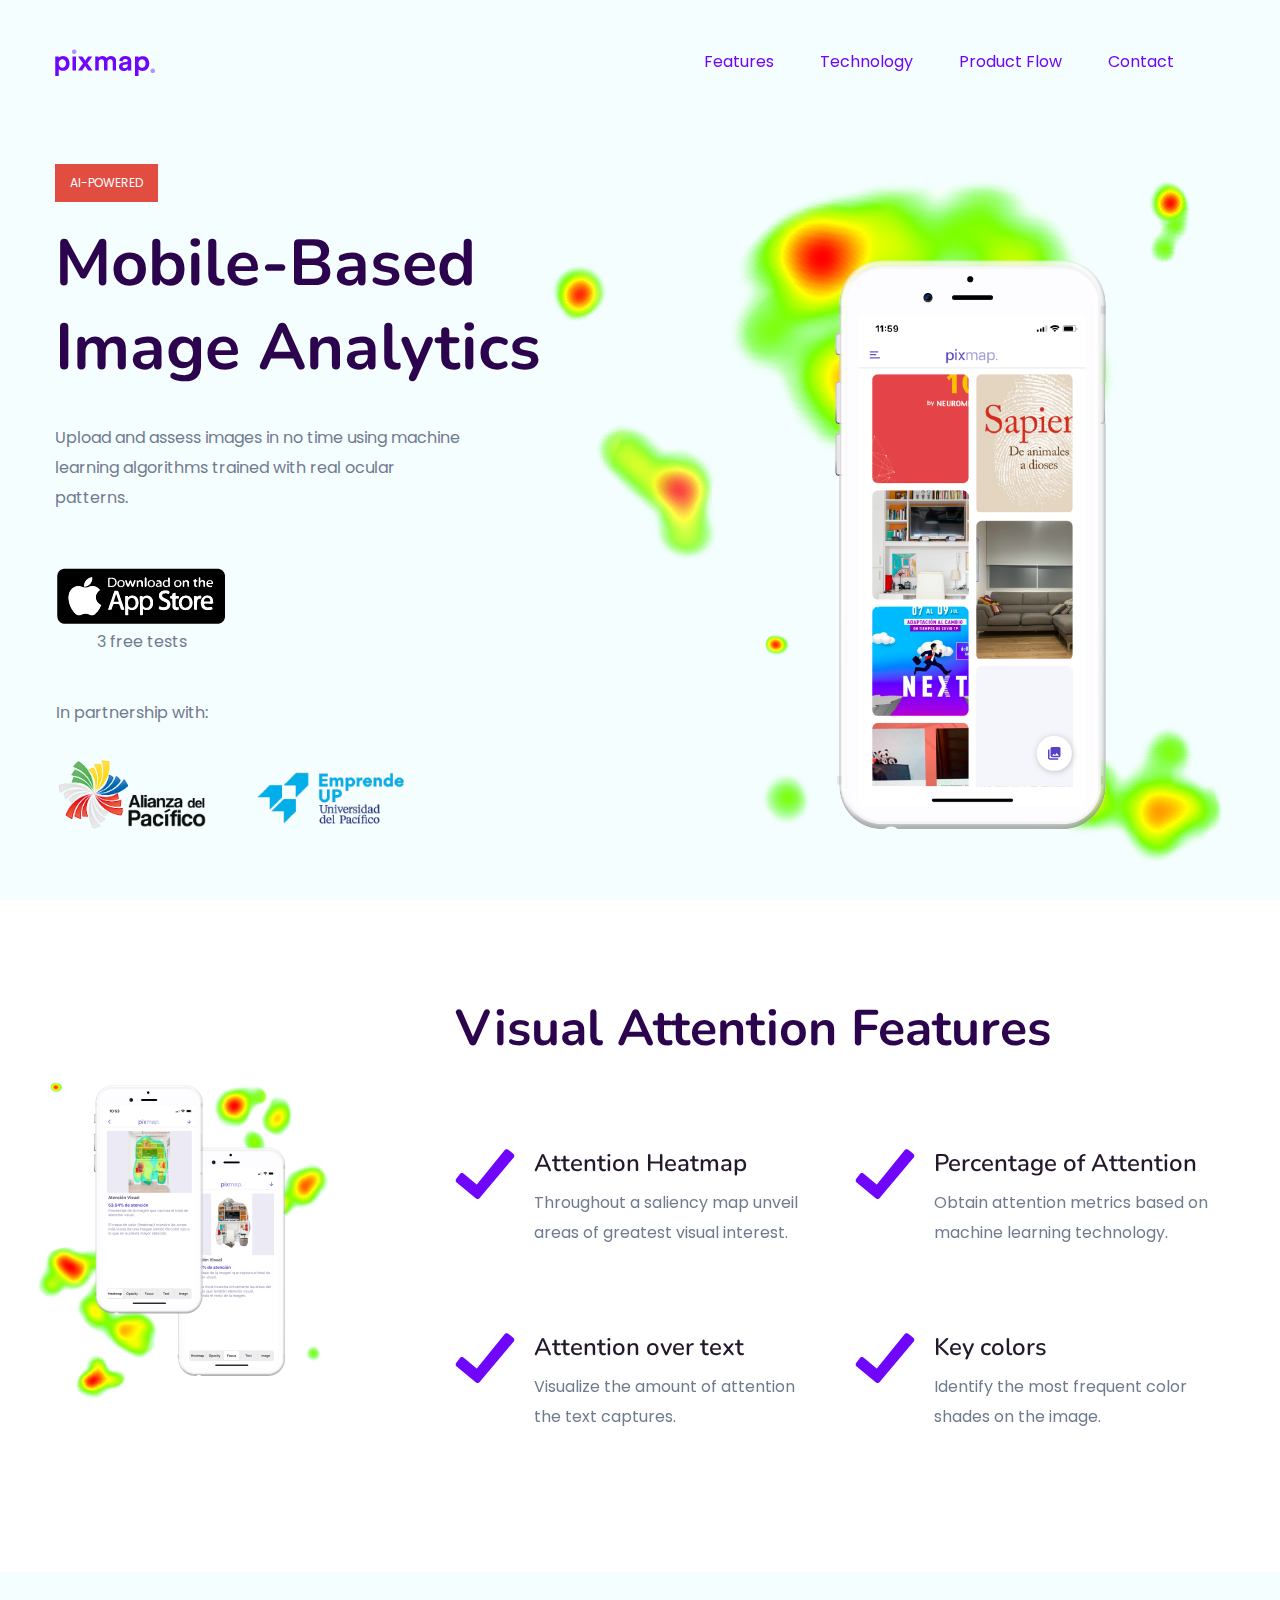
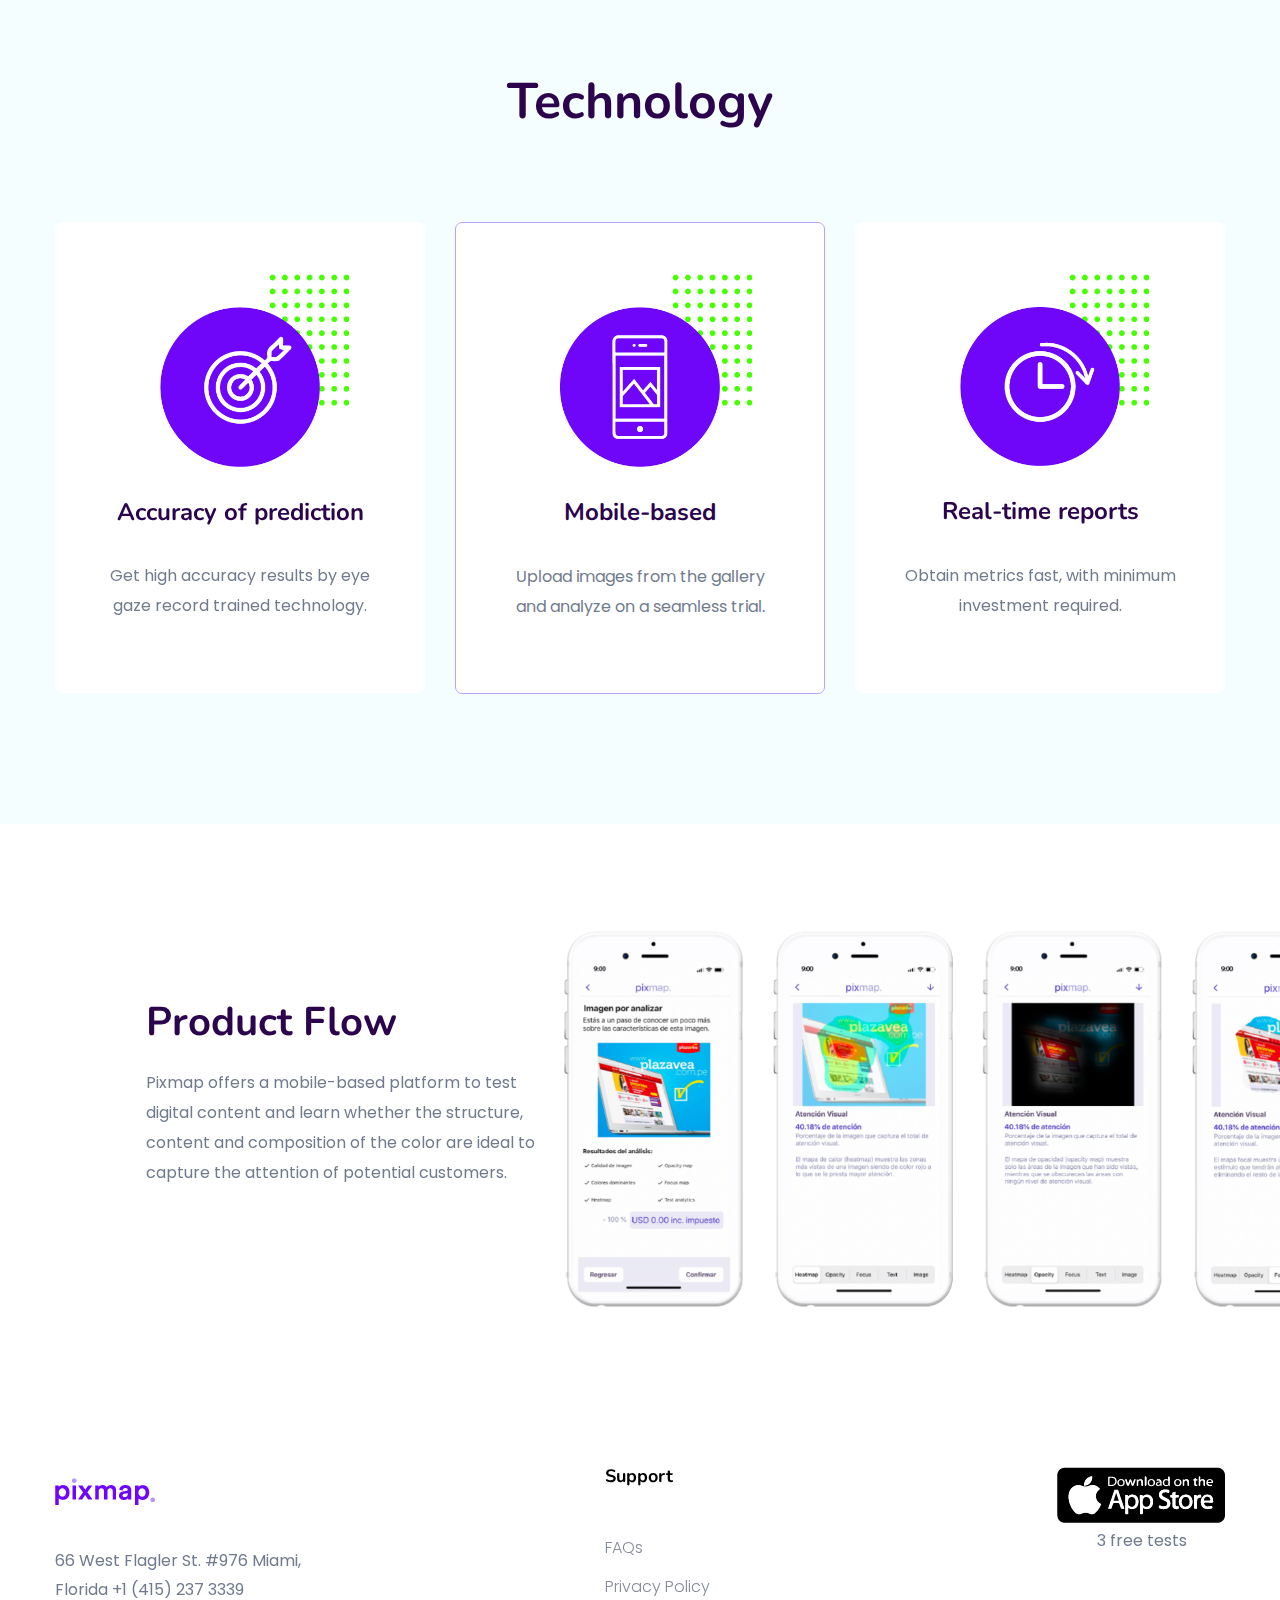
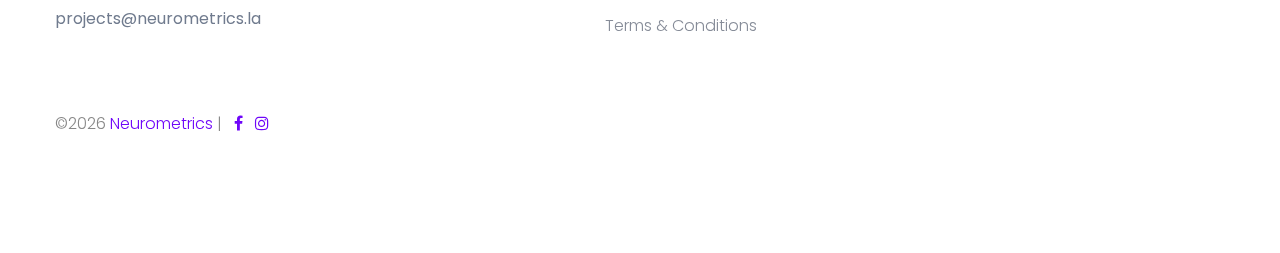
==== index.html @ 60730c43 "new changes" ====
<!doctype html>
<html class="no-js" lang="zxx">
    <head>
        <meta charset="utf-8">
        <meta http-equiv="x-ua-compatible" content="ie=edge">
        <title>Pixmap</title>
        <meta name="description" content="">
        <meta name="viewport" content="width=device-width, initial-scale=1">
        
        
        <meta property="og:site_name" content="Pixmap">
        <meta property="og:title" content="Mobile-Based Image Analytics">
        <meta property="og:image" content="https://pixmap.io/assets/img/gallery/pixmap_landing_3.png" >
        <meta property="og:image:width" content="300">
        <meta property="og:image:height" content="400">
        <meta property="og:description" content="Upload and assess images in no time using machine learning algorithms trainded with real ocular patterns.">
        <meta property="og:url" content="https://pixmap.io">
        <meta name="twitter:card" content="summary_large_image">

        <link rel="manifest" href="site.webmanifest">
     
        <link rel="shortcut icon" type="image/x-icon" href="assets/img/logo/favicon_pixmap.png">
       
        
		<!-- CSS here -->
            <link rel="stylesheet" href="assets/css/bootstrap.min.css">
            <link rel="stylesheet" href="assets/css/owl.carousel.min.css">
            <link rel="stylesheet" href="assets/css/flaticon.css">
            <link rel="stylesheet" href="assets/css/slicknav.css">
            <link rel="stylesheet" href="assets/css/animate.min.css">
            <link rel="stylesheet" href="assets/css/magnific-popup.css">
            <link rel="stylesheet" href="assets/css/fontawesome-all.min.css">
            <link rel="stylesheet" href="assets/css/themify-icons.css">
            <link rel="stylesheet" href="assets/css/slick.css">
            <link rel="stylesheet" href="assets/css/nice-select.css">
            <link rel="stylesheet" href="assets/css/style.css">
   </head>

   <body>
       
    <!-- Preloader Start -->
    <div id="preloader-active">
        <div class="preloader d-flex align-items-center justify-content-center">
            <div class="preloader-inner position-relative">
                <div class="preloader-circle"></div>
                <div class="preloader-img pere-text">
                    <img src="assets/img/logo/pixmap_logo.png" alt="">
                </div>
            </div>
        </div>
    </div>
    <!-- Preloader Start -->

    <header>
        <!-- Header Start -->
       <div style="padding: 8px; margin-top: 3px;margin-bottom: 3px" class="header-area header-transparrent">
            <div class="main-header header-sticky">
                <div class="container">
                    <div class="row align-items-center">
                        <!-- Logo -->
                        <div class="col-xl-2 col-lg-2 col-md-2">
                            <div class="logo">
                                <a href="index.html"><img src="assets/img/logo/pixmap_logo.png" alt=""></a>
                            </div>
                        </div>
                        <div class="col-xl-10 col-lg-10 col-md-10">
                            <!-- Main-menu --> 

                            <!---->                          
                            <div class="main-menu f-right d-none d-lg-block">
                                <nav>
                                    <ul id="navigation">                                    
                                                                                                                    
                                        <li><a href="#features">Features</a></li>
                                        <li><a href="#technology">Technology</a></li>                                        
                                        <li><a href="#flow">Product Flow</a></li>
                                        <li><a href="#contact">Contact</a></li>

                                        <!--
                                        <li><a href="#">Users</a>
                                            <ul class="submenu">
                                                <li><a href="blog.html">Blog</a></li>
                                                <li><a href="single-blog.html">Blog Details</a></li>
                                                <li><a href="elements.html">Element</a></li>
                                            </ul>
                                        </li> 
                                        -->                                       

                                    </ul>
                                </nav>
                            </div>                          

                        </div>
                        <!-- Mobile Menu -->
                        <div class="col-12">
                            <div class="mobile_menu d-block d-lg-none"></div>
                        </div>
                    </div>
                </div>
            </div>
       </div>
        <!-- Header End -->
    </header>

    <main>

        <!-- Slider Area Start-->
        <div class="slider-area">
            <div class="slider-active">
                <div class="single-slider slider-height slider-padding sky-blue d-flex align-items-center ">
                    <div class="container">
                        <div class="row d-flex align-items-center">
                            <div class="col-lg-6 col-md-9 ">
                                <div class="hero__caption">
                                    <span data-animation="fadeInUp" data-delay=".4s"><button style="background-color:#e24d42; border: none; font-size: 12px; padding: 6px 12px; padding: 10px 15px;">AI-POWERED</button></span>
                                    
                                    <h1 data-animation="fadeInUp" data-delay=".6s">Mobile-Based Image Analytics</h1>
                                    <p data-animation="fadeInUp" data-delay=".8s">Upload and assess images in no time using machine learning algorithms trained with real ocular patterns.</p>
                                                                 
                                    <!-- Slider btn -->
                                    
                                </div>                               
                                <div data-animation="fadeInUp" data-delay="1s">
                                    <table>
                                        <tr>
                                            <td style="text-align:right">
                                                <a href="https://apps.apple.com/us/app/pixmap/id1522354585" target="_blank" class="app-btn1"><img src="assets/img/shape/app_store_donwload.png" alt=""></a>
                                            </td>
                                        </tr>
                                        <tr>
                                            <td style="text-align:center; vertical-align:top;">
                                                <p>3 free tests </p>
                                            </td>                                            
                                        </tr>                                    
                                    </table>                                                 
                                </div>
                                <br>
                                <div data-animation="fadeInUp" data-delay="1s">
                                    <table style="width:100%">
                                        <tr>
                                            <td style="text-align:left; vertical-align:top;">
                                                <p>In partnership with: </p>
                                            </td>
                                        </tr>

                                        <tr>
                                            <td style="text-align:right">
                                                <p><img width="350" src="assets/img/shape/sponsors.png"></p>
                                            </td>
                                        </tr>
                                    </table>                                                 
                                </div>
                            </div>
                            
                            <div class="col-lg-6">
                                <div class="hero__img d-none d-lg-block f-right" data-animation="fadeInRight" data-delay="1s">
                                    <img src="assets/img/gallery/pixmap_landing_3.png" alt="">
                                </div>
                            </div>
                        </div>
                    </div>
                </div>               
            </div>
        </div>
        <!-- Slider Area End -->
        <!-- Best Features Start -->
        <section id="features" class="best-features-area section-padd4">
            <div class="container">
                <div class="row justify-content-end">
                    <div class="col-xl-8 col-lg-10">
                        <!-- Section Tittle -->
                        <div class="row">
                            <div class="col-lg-10 col-md-10">
                                <div class="section-tittle">
                                    <h2>Visual Attention Features</h2>
                                </div>
                            </div>
                        </div>
                        <!-- Section caption -->
                        <div class="row">
                            <div class="col-xl-6 col-lg-6 col-md-6">
                                <div class="single-features mb-70">
                                    <div class="features-icon">
                                        <img style="float: right;" src="assets/img/shape/check_purple.png" alt="">
                                    </div>
                                    <div class="features-caption">
                                        <h3>Attention Heatmap</h3>
                                        <p>Throughout a saliency map unveil areas of greatest visual interest.</p>
                                    </div>
                                </div>
                            </div>
                             <div class="col-xl-6 col-lg-6 col-md-6">
                                <div class="single-features mb-70">
                                    <div class="features-icon">
                                        <img style="float: right;" src="assets/img/shape/check_purple.png" alt="">
                                    </div>
                                    <div class="features-caption">
                                        <h3>Percentage of Attention</h3>
                                        <p>Obtain attention metrics based on machine learning technology.</p>
                                    </div>
                                </div>
                            </div> 
                            <div class="col-xl-6 col-lg-6 col-md-6">
                                <div class="single-features mb-70">
                                    <div class="features-icon">
                                        <img style="float: right;" src="assets/img/shape/check_purple.png" alt="">
                                    </div>
                                    <div class="features-caption">
                                        <h3>Attention over text</h3>
                                        <p>Visualize the amount of attention the text captures.</p>
                                    </div>
                                </div>
                            </div>
                             <div class="col-xl-6 col-lg-6 col-md-6">
                                <div class="single-features mb-70">
                                    <div class="features-icon">
                                        <img style="float: right;" src="assets/img/shape/check_purple.png" alt="">
                                    </div>
                                    <div class="features-caption">
                                        <h3>Key colors</h3>
                                        <p>Identify the most frequent color shades on the image.</p>
                                    </div>
                                </div>
                            </div>                           
                        </div>
                    </div>
                </div>
            </div>
            <!-- Shpe -->
            <div class="features-shpae d-none d-lg-block">
                <img src="assets/img/gallery/pixmap_features_1.png" alt="">
            </div>
        </section>
        <!-- Best Features End -->

        <!-- Services Area Start -->
        <section id="technology" class="service-area sky-blue section-padding2">
            <div class="container">
                <!-- Section Tittle -->
                <div class="row d-flex justify-content-center">
                    <div class="col-lg-6">
                        <div class="section-tittle text-center">
                            <h2>Technology</h2>
                        </div>
                    </div>
                </div>
                <!-- Section caption -->
                <div class="row">
                    <div class="col-xl-4 col-lg-4 col-md-6">
                        <div class="services-caption text-center mb-30" >
                            <div class="service-icon">
                                <img style="float: right; position: relative;" width="160" src="assets/img/shape/accuracy.png" alt="">
                            </div> 
                            <div class="service-cap">
                                <br>
                                <h4><a href="#">Accuracy of prediction</a></h4>
                                <p>Get high accuracy results by eye gaze record trained technology.</p>
                            </div>
                        </div>
                    </div>
                    <div class="col-xl-4 col-lg-4 col-md-6">
                        <div class="services-caption active text-center mb-30">
                            <div class="service-icon">
                                <img style="float: right; position: relative;" width="160" src="assets/img/shape/mobile_based.png" alt="">
                            </div> 
                            <div class="service-cap">
                                <br>
                                <h4><a href="#">Mobile-based</a></h4>
                                <p>Upload images from the gallery and analyze on a seamless trial.</p>
                            </div>
                        </div>
                    </div> 
                    <div class="col-xl-4 col-lg-4 col-md-6">
                        <div class="services-caption text-center mb-30">
                            <div class="service-icon">
                                <img style="float: right; position: relative;" width="160" src="assets/img/shape/time.png" alt="">
                            </div>
                            <div class="service-cap">
                                <br>
                                <h4><a href="#">Real-time reports</a></h4>
                                <p>Obtain metrics fast, with minimum investment required.</p>
                            </div>
                        </div>
                    </div>
                </div>
            </div>
        </section>
        <!-- Services Area End -->

        <!-- Applic App Start -->
        <div id="flow" class="applic-apps section-padding2">
            <div class="container-fluid">
                <div class="row">
                    <!-- slider Heading -->
                    <div class="col-xl-4 col-lg-4 col-md-8">
                        <div class="single-cases-info mb-30">
                            <h3>Product Flow</h3>
                            <p>Pixmap offers a mobile-based platform to test digital content and learn whether the structure, content and composition of the color are ideal to capture the attention of potential customers.</p>
                        </div>
                    </div>
                    <!-- OwL -->
                    <div class="col-xl-8 col-lg-8 col-md-col-md-7">
                        <div class="app-active owl-carousel">                          
                            <div class="single-cases-img">
                                <img src="assets/img/gallery/pixmap_screen_1.png" alt="">
                            </div>
                            <div class="single-cases-img">
                                <img src="assets/img/gallery/pixmap_screen_2.png" alt="">
                            </div>
                            <div class="single-cases-img">
                                <img src="assets/img/gallery/pixmap_screen_3.png" alt="">
                            </div>
                            <div class="single-cases-img">
                                <img src="assets/img/gallery/pixmap_screen_4.png" alt="">
                            </div>
                            <div class="single-cases-img">
                                <img src="assets/img/gallery/pixmap_screen_5.png" alt="">
                            </div>
                            <div class="single-cases-img">
                                <img src="assets/img/gallery/pixmap_screen_6.png" alt="">
                            </div>
                        </div>
                    </div>
                </div>
            </div>
        </div>
        <!-- Applic App End -->

        
        <!-- Best Pricing Start -->
        <!--
        <section class="best-pricing pricing-padding" data-background="assets/img/gallery/best_pricingbg.jpg">
            <div class="container">
                <div class="row d-flex justify-content-center">
                    <div class="col-lg-6 col-md-8">
                        <div class="section-tittle section-tittle2 text-center">
                            <h2>Choose Your Very Best Pricing Plan.</h2>
                        </div>
                    </div>
                </div>
            </div>
        </section>
        -->
        <!-- Best Pricing End -->
        <!-- Pricing Card Start -->
        <!--
        <div class="pricing-card-area">
            <div class="container">
                <div class="row">
                    <div class="col-xl-4 col-lg-4 col-md-6">
                        <div class="single-card text-center mb-30">
                            <div class="card-top">
                                <span>2 Years</span>
                                <h4>$05 <span>/ month</span></h4>
                            </div>
                            <div class="card-bottom">
                                <ul>
                                    <li>Increase traffic 50%</li>
                                    <li>E-mail support</li>
                                    <li>10 Free Optimization</li>
                                    <li>24/7  support</li>
                                </ul>
                                <a href="services.html" class="btn card-btn1">Get Started</a>
                            </div>
                        </div>
                    </div>
                    <div class="col-xl-4 col-lg-4 col-md-6">
                        <div class="single-card  text-center mb-30">
                            <div class="card-top">
                                <span>2 Years</span>
                                <h4>$05 <span>/ month</span></h4>
                            </div>
                            <div class="card-bottom">
                                <ul>
                                    <li>Increase traffic 50%</li>
                                    <li>E-mail support</li>
                                    <li>10 Free Optimization</li>
                                    <li>24/7  support</li>
                                </ul>
                                <a href="services.html" class="btn card-btn1">Get Started</a>
                            </div>
                        </div>
                    </div>
                    <div class="col-xl-4 col-lg-4 col-md-6">
                        <div class="single-card text-center mb-30">
                            <div class="card-top">
                                <span>2 Years</span>
                                <h4>$05 <span>/ month</span></h4>
                            </div>
                            <div class="card-bottom">
                                <ul>
                                    <li>Increase traffic 50%</li>
                                    <li>E-mail support</li>
                                    <li>10 Free Optimization</li>
                                    <li>24/7  support</li>
                                </ul>
                                <a href="services.html" class="btn card-btn1">Get Started</a>
                            </div>
                        </div>
                    </div>
                </div>
            </div>
        </div>
        -->
        <!-- Pricing Card End -->
     


        <!-- Our Customer Start -->
        <!--
        <div class="our-customer section-padd-top30" style="background-color: #F2FEFF;">
            <div class="container-fluid" >
                <div class="our-customer-wrapper" >                   
                        <div class="row d-flex justify-content-center">
                            <div class="col-xl-8">
                                <div class="section-tittle text-center">
                                    <h2>What Our Users Have to Say</h2>
                                </div>
                            </div>
                        </div>
                        <div class="row">
                            <div class="col-12">
                                <div class="customar-active dot-style d-flex dot-style">

                                    <div class="single-customer mb-100">
                                        <div class="what-img">
                                            <img src="assets/img/shape/man2.png" alt="">
                                        </div>
                                        <div class="what-cap">
                                            <h4><a href="#">Fernando Llosa</a></h4>
                                            <h6>Head of Marketing Genius Lab</h6>
                                            <p>“I was pleasantly surprised at not only the quality of the app but also how helpful it is. I am a corporate designer and UX expert and the app is very useful. As a current CEO, I highly recommend! This app will definitely help many industries.”</p>
                                        </div>
                                    </div>
                                
                                    <div class="single-customer mb-100">
                                        <div class="what-img">
                                            <img src="assets/img/shape/man1.png" alt="">
                                        </div>
                                        <div class="what-cap">
                                            <h4><a href="#">Chloe Rodriguez</a></h4>
                                            <h6>Senior UX and UI Principle Designs</h6>
                                            <p>“I learned and did things with this app that I never thought I'd be able to do on my own, nor would I opt to do on my own. It truly opened my world and confirmed my love for data analytics. The app pushed me to my 'learning' limits, but in the best way possible.”</p>
                                        </div>
                                    </div>
                                
                                    <div class="single-customer mb-100">
                                        <div class="what-img">
                                            <img src="assets/img/shape/man3.png" alt="">
                                        </div>
                                        <div class="what-cap">
                                            <h4><a href="#">Marco Fernandez</a></h4>
                                            <h6>CFO Marco's</h6>
                                            <p>“Getting exposure and time saved with this tool meant we could get to know how to approach marketing problems. This app gave me the confidence in my decision to move into marketing.”</p>
                                        </div>
                                    </div>
                                    
                                    <div class="single-customer mb-100">
                                        <div class="what-img">
                                            <img src="assets/img/shape/man4.png" alt="">
                                        </div>
                                        <div class="what-cap">
                                            <h4><a href="#">Jane Doe</a></h4>
                                            <h6>CEO Rail Co.</h6>
                                            <p>“Image analytics is one of the most in-demand front-end tools. Not only can it help you build faster and more robust content— it’ll also make you a better marketer and designer.”</p>
                                        </div>
                                    </div> 
                                                        
                                </div>
                            </div>
                        </div>
                </div>
            </div>
        </div> 
        -->          
        <!-- Our Customer End -->

        <!-- Available App  Start-->
        <!--
        <div class="available-app-area">
            <div class="container">
                <div class="row d-flex justify-content-between">
                    <div class="col-xl-5 col-lg-6">
                        <div class="app-caption">
                            <div class="section-tittle section-tittle3">
                                <h2>Our App Available For Any Device Download now</h2>
                                <p>Duis aute irure dolor in reprehenderit in voluptate velit esse cillum dolore fug.</p>
                                <div class="app-btn">
                                    <a href="#" class="app-btn1"><img src="assets/img/shape/app_btn1.png" alt=""></a>
                                    <a href="#" class="app-btn2"><img src="assets/img/shape/app_btn2.png" alt=""></a>
                                </div>
                            </div>
                        </div>
                    </div>
                    <div class="col-xl-6 col-lg-6">
                        <div class="app-img">
                            <img src="assets/img/shape/available-app.png" alt="">
                        </div>
                    </div>
                </div>
            </div>
            
            <div class="app-shape">
                <img src="assets/img/shape/app-shape-top.png" alt="" class="app-shape-top heartbeat d-none d-lg-block">
                <img src="assets/img/shape/app-shape-left.png" alt="" class="app-shape-left d-none d-xl-block">                
            </div>
        </div>
        -->
        <!-- Available App End-->


        <!-- Say Something Start -->
        <!--
        <div class="say-something-aera pt-90 pb-90 fix">
            <div class="container">
                <div class="row justify-content-between align-items-center">
                    <div class="offset-xl-1 offset-lg-1 col-xl-5 col-lg-5">
                        <div class="say-something-cap">
                            <h2>Say Hello To The Collaboration Hub.</h2>
                        </div>
                    </div>
                    <div class="col-xl-2 col-lg-3">
                        <div class="say-btn">
                            <a href="#" class="btn radius-btn">Contact Us</a>
                        </div>
                    </div>
                </div>
            </div>
            
            <div class="say-shape">
                <img src="assets/img/shape/say-shape-left.png" alt="" class="say-shape1 rotateme d-none d-xl-block">
                <img src="assets/img/shape/say-shape-right.png" alt="" class="say-shape2 d-none d-lg-block">
            </div>
        </div>
        -->
        <!-- Say Something End -->
     
    </main>

   <footer id="contact">
       <!-- Footer Start-->
      <div class="footer-main">
        <div class="footer-area footer-padding">
            <div class="container">
                <div class="row  justify-content-between">
                    <div class="col-lg-3 col-md-4 col-sm-8">
                         <div class="single-footer-caption mb-30">
                              <!-- logo -->
                             <div class="footer-logo">
                                 <a href="index.html"><img src="assets/img/logo/pixmap_logo.png" alt=""></a>
                             </div>
                             <div class="footer-tittle">
                                 <div class="footer-pera">
                                     <p class="info1">
                                        66 West Flagler St. #976
                                        Miami, Florida
                                        +1 (415) 237 3339
                                        projects@neurometrics.la</p>
                                </div>
                             </div>
                         </div>
                    </div>

                   <!--
                    <div class="col-lg-2 col-md-4 col-sm-5">
                        <div class="single-footer-caption mb-50">
                            <div class="footer-tittle">
                                <h4>Quick Links</h4>
                                <ul>
                                    <li><a href="#">About</a></li>
                                    <li><a href="#">Features</a></li>
                                    <li><a href="#">Pricing</a></li>
                                    <li><a href="#">Download</a></li>
                                    <li><a href="#">Reviews</a></li>
                                </ul>
                            </div>
                        </div>
                    </div>
                    -->

                    <div class="col-lg-2 col-md-4 col-sm-7">
                        <div class="single-footer-caption mb-50">
                            <div class="footer-tittle">
                                <h4>Support</h4>
                                <ul>                                                                    
                                    <li><a href="#">FAQs</a></li>                                   
                                    <li><a href="#">Privacy Policy</a></li>
                                    <li><a href="#">Terms & Conditions</a></li>
                                </ul>
                            </div>
                        </div>
                    </div>

                    <div class="col-lg-2 col-md-4 col-sm-5">
                        <div class="single-footer-caption mb-50">
                            <div class="footer-tittle">
                                <table>
                                    <tr>
                                        <td style="text-align:right">
                                            <a href="https://apps.apple.com/us/app/pixmap/id1522354585" target="_blank" class="app-btn1"><img src="assets/img/shape/app_store_donwload.png" alt=""></a>
                                        </td>
                                    </tr>
                                    <tr>
                                        <td style="text-align:center; vertical-align:top;">
                                            <p>3 free tests </p>
                                        </td>                                            
                                    </tr>                                    
                                </table>
                            </div>
                        </div>
                    </div>
                    <!--
                    <div class="col-lg-3 col-md-6 col-sm-8">
                        <div class="single-footer-caption mb-50">
                            <div class="footer-tittle">
                                <h4>Download</h4>
                                <div class="footer-pera footer-pera2">
                                 <p>Heaven fruitful doesn't over lesser in days. Appear </p>
                             </div>                            
                             <div class="footer-form">
                                 <div id="mc_embed_signup">
                                     <form target="_blank" action="https://spondonit.us12.list-manage.com/subscribe/post?u=1462626880ade1ac87bd9c93a&amp;id=92a4423d01" method="get" class="subscribe_form relative mail_part" novalidate="true">
                                         <input type="email" name="EMAIL" id="newsletter-form-email" placeholder=" Email Address " class="placeholder hide-on-focus" onfocus="this.placeholder = ''" onblur="this.placeholder = ' Email Address '">
                                         <div class="form-icon">
                                             <button type="submit" name="submit" id="newsletter-submit" class="email_icon newsletter-submit button-contactForm"><img src="assets/img/shape/form_icon.png" alt=""></button>
                                         </div>
                                         <div class="mt-10 info"></div>
                                     </form>
                                 </div>
                             </div>
                            </div>
                        </div>
                    </div>
                    -->
                </div>
            
                <!-- Copy-Right -->
                <div class="row align-items-center">
                    <div class="col-xl-12 ">
                        <div class="footer-copy-right">
                            <link rel="stylesheet" href="https://cdnjs.cloudflare.com/ajax/libs/font-awesome/4.7.0/css/font-awesome.min.css">                         
                            
                        <p><!-- Link back to Colorlib can't be removed. Template is licensed under CC BY 3.0. -->
                            &copy;<script>document.write(new Date().getFullYear());</script> <a href="https://neurometrics.la/" target="_blank">Neurometrics</a> | &nbsp; <a href="https://www.facebook.com/pixmap.io/" target="_blank" class="fa fa-facebook"></a> &nbsp; <a href="https://www.instagram.com/pixmap.io/" target="_blank" class="fa fa-instagram"></a>
                            <!-- Link back to Colorlib can't be removed. Template is licensed under CC BY 3.0. --></p>
                        </div>
                    </div>
                </div>
                
            </div>
            
        </div>
        
      </div>
       <!-- Footer End-->

   </footer>
   
	<!-- JS here -->
	
		<!-- All JS Custom Plugins Link Here here -->
        <script src="./assets/js/vendor/modernizr-3.5.0.min.js"></script>
		
		<!-- Jquery, Popper, Bootstrap -->
		<script src="./assets/js/vendor/jquery-1.12.4.min.js"></script>
        <script src="./assets/js/popper.min.js"></script>
        <script src="./assets/js/bootstrap.min.js"></script>
	    <!-- Jquery Mobile Menu -->
        <script src="./assets/js/jquery.slicknav.min.js"></script>

		<!-- Jquery Slick , Owl-Carousel Plugins -->
        <script src="./assets/js/owl.carousel.min.js"></script>
        <script src="./assets/js/slick.min.js"></script>
        <!-- Date Picker -->
        <script src="./assets/js/gijgo.min.js"></script>
		<!-- One Page, Animated-HeadLin -->
        <script src="./assets/js/wow.min.js"></script>
		<script src="./assets/js/animated.headline.js"></script>
        <script src="./assets/js/jquery.magnific-popup.js"></script>

		<!-- Scrollup, nice-select, sticky -->
        <script src="./assets/js/jquery.scrollUp.min.js"></script>
        <script src="./assets/js/jquery.nice-select.min.js"></script>
		<script src="./assets/js/jquery.sticky.js"></script>
        
        <!-- contact js -->
        <script src="./assets/js/contact.js"></script>
        <script src="./assets/js/jquery.form.js"></script>
        <script src="./assets/js/jquery.validate.min.js"></script>
        <script src="./assets/js/mail-script.js"></script>
        <script src="./assets/js/jquery.ajaxchimp.min.js"></script>
        
		<!-- Jquery Plugins, main Jquery -->	
        <script src="./assets/js/plugins.js"></script>
        <script src="./assets/js/main.js"></script>
        
    </body>
</html>
---- assets/css/flaticon.css ----
/*
  	Flaticon icon font: Flaticon
  	Creation date: 20/02/2020 09:43
  	*/

@font-face {
  font-family: "Flaticon";
  src: url("../fonts/Flaticon.eot");
  src: url("../fonts/Flaticon.eot?#iefix") format("embedded-opentype"),
       url("../fonts/Flaticon.woff2") format("woff2"),
       url("../fonts/Flaticon.woff") format("woff"),
       url("../fonts/Flaticon.ttf") format("truetype"),
       url("../fonts/Flaticon.svg#Flaticon") format("svg");
  font-weight: normal;
  font-style: normal;
}

@media screen and (-webkit-min-device-pixel-ratio:0) {
  @font-face {
    font-family: "Flaticon";
    src: url("../fonts/Flaticon.svg#Flaticon") format("svg");
  }
}

[class^="flaticon-"]:before, [class*=" flaticon-"]:before,
[class^="flaticon-"]:after, [class*=" flaticon-"]:after {   
  font-family: Flaticon;

}

.flaticon-businessman:before { content: "\f100"; }
.flaticon-pay:before { content: "\f101"; }
.flaticon-plane:before { content: "\f102"; }
.flaticon-support:before { content: "\f103"; }
.flaticon-abc::before{ content: "\f110";}
---- assets/css/themify-icons.css ----
@font-face {
	font-family: 'themify';
	src:url('../fonts/themify.eot?-fvbane');


	src:url('../fonts/themify.eot?#iefix-fvbane') format('embedded-opentype'),
		url('../fonts/themify.woff?-fvbane') format('woff'),
		url('../fonts/themify.ttf?-fvbane') format('truetype'),
		url('../fonts/themify.svg?-fvbane#themify') format('svg');
	font-weight: normal;
	font-style: normal;
}

[class^="ti-"], [class*=" ti-"] {
	font-family: 'themify';
	speak: none;
	font-style: normal;
	font-weight: normal;
	font-variant: normal;
	text-transform: none;
	line-height: 1;

	/* Better Font Rendering =========== */
	-webkit-font-smoothing: antialiased;
	-moz-osx-font-smoothing: grayscale;
}

.ti-wand:before {
	content: "\e600";
}
.ti-volume:before {
	content: "\e601";
}
.ti-user:before {
	content: "\e602";
}
.ti-unlock:before {
	content: "\e603";
}
.ti-unlink:before {
	content: "\e604";
}
.ti-trash:before {
	content: "\e605";
}
.ti-thought:before {
	content: "\e606";
}
.ti-target:before {
	content: "\e607";
}
.ti-tag:before {
	content: "\e608";
}
.ti-tablet:before {
	content: "\e609";
}
.ti-star:before {
	content: "\e60a";
}
.ti-spray:before {
	content: "\e60b";
}
.ti-signal:before {
	content: "\e60c";
}
.ti-shopping-cart:before {
	content: "\e60d";
}
.ti-shopping-cart-full:before {
	content: "\e60e";
}
.ti-settings:before {
	content: "\e60f";
}
.ti-search:before {
	content: "\e610";
}
.ti-zoom-in:before {
	content: "\e611";
}
.ti-zoom-out:before {
	content: "\e612";
}
.ti-cut:before {
	content: "\e613";
}
.ti-ruler:before {
	content: "\e614";
}
.ti-ruler-pencil:before {
	content: "\e615";
}
.ti-ruler-alt:before {
	content: "\e616";
}
.ti-bookmark:before {
	content: "\e617";
}
.ti-bookmark-alt:before {
	content: "\e618";
}
.ti-reload:before {
	content: "\e619";
}
.ti-plus:before {
	content: "\e61a";
}
.ti-pin:before {
	content: "\e61b";
}
.ti-pencil:before {
	content: "\e61c";
}
.ti-pencil-alt:before {
	content: "\e61d";
}
.ti-paint-roller:before {
	content: "\e61e";
}
.ti-paint-bucket:before {
	content: "\e61f";
}
.ti-na:before {
	content: "\e620";
}
.ti-mobile:before {
	content: "\e621";
}
.ti-minus:before {
	content: "\e622";
}
.ti-medall:before {
	content: "\e623";
}
.ti-medall-alt:before {
	content: "\e624";
}
.ti-marker:before {
	content: "\e625";
}
.ti-marker-alt:before {
	content: "\e626";
}
.ti-arrow-up:before {
	content: "\e627";
}
.ti-arrow-right:before {
	content: "\e628";
}
.ti-arrow-left:before {
	content: "\e629";
}
.ti-arrow-down:before {
	content: "\e62a";
}
.ti-lock:before {
	content: "\e62b";
}
.ti-location-arrow:before {
	content: "\e62c";
}
.ti-link:before {
	content: "\e62d";
}
.ti-layout:before {
	content: "\e62e";
}
.ti-layers:before {
	content: "\e62f";
}
.ti-layers-alt:before {
	content: "\e630";
}
.ti-key:before {
	content: "\e631";
}
.ti-import:before {
	content: "\e632";
}
.ti-image:before {
	content: "\e633";
}
.ti-heart:before {
	content: "\e634";
}
.ti-heart-broken:before {
	content: "\e635";
}
.ti-hand-stop:before {
	content: "\e636";
}
.ti-hand-open:before {
	content: "\e637";
}
.ti-hand-drag:before {
	content: "\e638";
}
.ti-folder:before {
	content: "\e639";
}
.ti-flag:before {
	content: "\e63a";
}
.ti-flag-alt:before {
	content: "\e63b";
}
.ti-flag-alt-2:before {
	content: "\e63c";
}
.ti-eye:before {
	content: "\e63d";
}
.ti-export:before {
	content: "\e63e";
}
.ti-exchange-vertical:before {
	content: "\e63f";
}
.ti-desktop:before {
	content: "\e640";
}
.ti-cup:before {
	content: "\e641";
}
.ti-crown:before {
	content: "\e642";
}
.ti-comments:before {
	content: "\e643";
}
.ti-comment:before {
	content: "\e644";
}
.ti-comment-alt:before {
	content: "\e645";
}
.ti-close:before {
	content: "\e646";
}
.ti-clip:before {
	content: "\e647";
}
.ti-angle-up:before {
	content: "\e648";
}
.ti-angle-right:before {
	content: "\e649";
}
.ti-angle-left:before {
	content: "\e64a";
}
.ti-angle-down:before {
	content: "\e64b";
}
.ti-check:before {
	content: "\e64c";
}
.ti-check-box:before {
	content: "\e64d";
}
.ti-camera:before {
	content: "\e64e";
}
.ti-announcement:before {
	content: "\e64f";
}
.ti-brush:before {
	content: "\e650";
}
.ti-briefcase:before {
	content: "\e651";
}
.ti-bolt:before {
	content: "\e652";
}
.ti-bolt-alt:before {
	content: "\e653";
}
.ti-blackboard:before {
	content: "\e654";
}
.ti-bag:before {
	content: "\e655";
}
.ti-move:before {
	content: "\e656";
}
.ti-arrows-vertical:before {
	content: "\e657";
}
.ti-arrows-horizontal:before {
	content: "\e658";
}
.ti-fullscreen:before {
	content: "\e659";
}
.ti-arrow-top-right:before {
	content: "\e65a";
}
.ti-arrow-top-left:before {
	content: "\e65b";
}
.ti-arrow-circle-up:before {
	content: "\e65c";
}
.ti-arrow-circle-right:before {
	content: "\e65d";
}
.ti-arrow-circle-left:before {
	content: "\e65e";
}
.ti-arrow-circle-down:before {
	content: "\e65f";
}
.ti-angle-double-up:before {
	content: "\e660";
}
.ti-angle-double-right:before {
	content: "\e661";
}
.ti-angle-double-left:before {
	content: "\e662";
}
.ti-angle-double-down:before {
	content: "\e663";
}
.ti-zip:before {
	content: "\e664";
}
.ti-world:before {
	content: "\e665";
}
.ti-wheelchair:before {
	content: "\e666";
}
.ti-view-list:before {
	content: "\e667";
}
.ti-view-list-alt:before {
	content: "\e668";
}
.ti-view-grid:before {
	content: "\e669";
}
.ti-uppercase:before {
	content: "\e66a";
}
.ti-upload:before {
	content: "\e66b";
}
.ti-underline:before {
	content: "\e66c";
}
.ti-truck:before {
	content: "\e66d";
}
.ti-timer:before {
	content: "\e66e";
}
.ti-ticket:before {
	content: "\e66f";
}
.ti-thumb-up:before {
	content: "\e670";
}
.ti-thumb-down:before {
	content: "\e671";
}
.ti-text:before {
	content: "\e672";
}
.ti-stats-up:before {
	content: "\e673";
}
.ti-stats-down:before {
	content: "\e674";
}
.ti-split-v:before {
	content: "\e675";
}
.ti-split-h:before {
	content: "\e676";
}
.ti-smallcap:before {
	content: "\e677";
}
.ti-shine:before {
	content: "\e678";
}
.ti-shift-right:before {
	content: "\e679";
}
.ti-shift-left:before {
	content: "\e67a";
}
.ti-shield:before {
	content: "\e67b";
}
.ti-notepad:before {
	content: "\e67c";
}
.ti-server:before {
	content: "\e67d";
}
.ti-quote-right:before {
	content: "\e67e";
}
.ti-quote-left:before {
	content: "\e67f";
}
.ti-pulse:before {
	content: "\e680";
}
.ti-printer:before {
	content: "\e681";
}
.ti-power-off:before {
	content: "\e682";
}
.ti-plug:before {
	content: "\e683";
}
.ti-pie-chart:before {
	content: "\e684";
}
.ti-paragraph:before {
	content: "\e685";
}
.ti-panel:before {
	content: "\e686";
}
.ti-package:before {
	content: "\e687";
}
.ti-music:before {
	content: "\e688";
}
.ti-music-alt:before {
	content: "\e689";
}
.ti-mouse:before {
	content: "\e68a";
}
.ti-mouse-alt:before {
	content: "\e68b";
}
.ti-money:before {
	content: "\e68c";
}
.ti-microphone:before {
	content: "\e68d";
}
.ti-menu:before {
	content: "\e68e";
}
.ti-menu-alt:before {
	content: "\e68f";
}
.ti-map:before {
	content: "\e690";
}
.ti-map-alt:before {
	content: "\e691";
}
.ti-loop:before {
	content: "\e692";
}
.ti-location-pin:before {
	content: "\e693";
}
.ti-list:before {
	content: "\e694";
}
.ti-light-bulb:before {
	content: "\e695";
}
.ti-Italic:before {
	content: "\e696";
}
.ti-info:before {
	content: "\e697";
}
.ti-infinite:before {
	content: "\e698";
}
.ti-id-badge:before {
	content: "\e699";
}
.ti-hummer:before {
	content: "\e69a";
}
.ti-home:before {
	content: "\e69b";
}
.ti-help:before {
	content: "\e69c";
}
.ti-headphone:before {
	content: "\e69d";
}
.ti-harddrives:before {
	content: "\e69e";
}
.ti-harddrive:before {
	content: "\e69f";
}
.ti-gift:before {
	content: "\e6a0";
}
.ti-game:before {
	content: "\e6a1";
}
.ti-filter:before {
	content: "\e6a2";
}
.ti-files:before {
	content: "\e6a3";
}
.ti-file:before {
	content: "\e6a4";
}
.ti-eraser:before {
	content: "\e6a5";
}
.ti-envelope:before {
	content: "\e6a6";
}
.ti-download:before {
	content: "\e6a7";
}
.ti-direction:before {
	content: "\e6a8";
}
.ti-direction-alt:before {
	content: "\e6a9";
}
.ti-dashboard:before {
	content: "\e6aa";
}
.ti-control-stop:before {
	content: "\e6ab";
}
.ti-control-shuffle:before {
	content: "\e6ac";
}
.ti-control-play:before {
	content: "\e6ad";
}
.ti-control-pause:before {
	content: "\e6ae";
}
.ti-control-forward:before {
	content: "\e6af";
}
.ti-control-backward:before {
	content: "\e6b0";
}
.ti-cloud:before {
	content: "\e6b1";
}
.ti-cloud-up:before {
	content: "\e6b2";
}
.ti-cloud-down:before {
	content: "\e6b3";
}
.ti-clipboard:before {
	content: "\e6b4";
}
.ti-car:before {
	content: "\e6b5";
}
.ti-calendar:before {
	content: "\e6b6";
}
.ti-book:before {
	content: "\e6b7";
}
.ti-bell:before {
	content: "\e6b8";
}
.ti-basketball:before {
	content: "\e6b9";
}
.ti-bar-chart:before {
	content: "\e6ba";
}
.ti-bar-chart-alt:before {
	content: "\e6bb";
}
.ti-back-right:before {
	content: "\e6bc";
}
.ti-back-left:before {
	content: "\e6bd";
}
.ti-arrows-corner:before {
	content: "\e6be";
}
.ti-archive:before {
	content: "\e6bf";
}
.ti-anchor:before {
	content: "\e6c0";
}
.ti-align-right:before {
	content: "\e6c1";
}
.ti-align-left:before {
	content: "\e6c2";
}
.ti-align-justify:before {
	content: "\e6c3";
}
.ti-align-center:before {
	content: "\e6c4";
}
.ti-alert:before {
	content: "\e6c5";
}
.ti-alarm-clock:before {
	content: "\e6c6";
}
.ti-agenda:before {
	content: "\e6c7";
}
.ti-write:before {
	content: "\e6c8";
}
.ti-window:before {
	content: "\e6c9";
}
.ti-widgetized:before {
	content: "\e6ca";
}
.ti-widget:before {
	content: "\e6cb";
}
.ti-widget-alt:before {
	content: "\e6cc";
}
.ti-wallet:before {
	content: "\e6cd";
}
.ti-video-clapper:before {
	content: "\e6ce";
}
.ti-video-camera:before {
	content: "\e6cf";
}
.ti-vector:before {
	content: "\e6d0";
}
.ti-themify-logo:before {
	content: "\e6d1";
}
.ti-themify-favicon:before {
	content: "\e6d2";
}
.ti-themify-favicon-alt:before {
	content: "\e6d3";
}
.ti-support:before {
	content: "\e6d4";
}
.ti-stamp:before {
	content: "\e6d5";
}
.ti-split-v-alt:before {
	content: "\e6d6";
}
.ti-slice:before {
	content: "\e6d7";
}
.ti-shortcode:before {
	content: "\e6d8";
}
.ti-shift-right-alt:before {
	content: "\e6d9";
}
.ti-shift-left-alt:before {
	content: "\e6da";
}
.ti-ruler-alt-2:before {
	content: "\e6db";
}
.ti-receipt:before {
	content: "\e6dc";
}
.ti-pin2:before {
	content: "\e6dd";
}
.ti-pin-alt:before {
	content: "\e6de";
}
.ti-pencil-alt2:before {
	content: "\e6df";
}
.ti-palette:before {
	content: "\e6e0";
}
.ti-more:before {
	content: "\e6e1";
}
.ti-more-alt:before {
	content: "\e6e2";
}
.ti-microphone-alt:before {
	content: "\e6e3";
}
.ti-magnet:before {
	content: "\e6e4";
}
.ti-line-double:before {
	content: "\e6e5";
}
.ti-line-dotted:before {
	content: "\e6e6";
}
.ti-line-dashed:before {
	content: "\e6e7";
}
.ti-layout-width-full:before {
	content: "\e6e8";
}
.ti-layout-width-default:before {
	content: "\e6e9";
}
.ti-layout-width-default-alt:before {
	content: "\e6ea";
}
.ti-layout-tab:before {
	content: "\e6eb";
}
.ti-layout-tab-window:before {
	content: "\e6ec";
}
.ti-layout-tab-v:before {
	content: "\e6ed";
}
.ti-layout-tab-min:before {
	content: "\e6ee";
}
.ti-layout-slider:before {
	content: "\e6ef";
}
.ti-layout-slider-alt:before {
	content: "\e6f0";
}
.ti-layout-sidebar-right:before {
	content: "\e6f1";
}
.ti-layout-sidebar-none:before {
	content: "\e6f2";
}
.ti-layout-sidebar-left:before {
	content: "\e6f3";
}
.ti-layout-placeholder:before {
	content: "\e6f4";
}
.ti-layout-menu:before {
	content: "\e6f5";
}
.ti-layout-menu-v:before {
	content: "\e6f6";
}
.ti-layout-menu-separated:before {
	content: "\e6f7";
}
.ti-layout-menu-full:before {
	content: "\e6f8";
}
.ti-layout-media-right-alt:before {
	content: "\e6f9";
}
.ti-layout-media-right:before {
	content: "\e6fa";
}
.ti-layout-media-overlay:before {
	content: "\e6fb";
}
.ti-layout-media-overlay-alt:before {
	content: "\e6fc";
}
.ti-layout-media-overlay-alt-2:before {
	content: "\e6fd";
}
.ti-layout-media-left-alt:before {
	content: "\e6fe";
}
.ti-layout-media-left:before {
	content: "\e6ff";
}
.ti-layout-media-center-alt:before {
	content: "\e700";
}
.ti-layout-media-center:before {
	content: "\e701";
}
.ti-layout-list-thumb:before {
	content: "\e702";
}
.ti-layout-list-thumb-alt:before {
	content: "\e703";
}
.ti-layout-list-post:before {
	content: "\e704";
}
.ti-layout-list-large-image:before {
	content: "\e705";
}
.ti-layout-line-solid:before {
	content: "\e706";
}
.ti-layout-grid4:before {
	content: "\e707";
}
.ti-layout-grid3:before {
	content: "\e708";
}
.ti-layout-grid2:before {
	content: "\e709";
}
.ti-layout-grid2-thumb:before {
	content: "\e70a";
}
.ti-layout-cta-right:before {
	content: "\e70b";
}
.ti-layout-cta-left:before {
	content: "\e70c";
}
.ti-layout-cta-center:before {
	content: "\e70d";
}
.ti-layout-cta-btn-right:before {
	content: "\e70e";
}
.ti-layout-cta-btn-left:before {
	content: "\e70f";
}
.ti-layout-column4:before {
	content: "\e710";
}
.ti-layout-column3:before {
	content: "\e711";
}
.ti-layout-column2:before {
	content: "\e712";
}
.ti-layout-accordion-separated:before {
	content: "\e713";
}
.ti-layout-accordion-merged:before {
	content: "\e714";
}
.ti-layout-accordion-list:before {
	content: "\e715";
}
.ti-ink-pen:before {
	content: "\e716";
}
.ti-info-alt:before {
	content: "\e717";
}
.ti-help-alt:before {
	content: "\e718";
}
.ti-headphone-alt:before {
	content: "\e719";
}
.ti-hand-point-up:before {
	content: "\e71a";
}
.ti-hand-point-right:before {
	content: "\e71b";
}
.ti-hand-point-left:before {
	content: "\e71c";
}
.ti-hand-point-down:before {
	content: "\e71d";
}
.ti-gallery:before {
	content: "\e71e";
}
.ti-face-smile:before {
	content: "\e71f";
}
.ti-face-sad:before {
	content: "\e720";
}
.ti-credit-card:before {
	content: "\e721";
}
.ti-control-skip-forward:before {
	content: "\e722";
}
.ti-control-skip-backward:before {
	content: "\e723";
}
.ti-control-record:before {
	content: "\e724";
}
.ti-control-eject:before {
	content: "\e725";
}
.ti-comments-smiley:before {
	content: "\e726";
}
.ti-brush-alt:before {
	content: "\e727";
}
.ti-youtube:before {
	content: "\e728";
}
.ti-vimeo:before {
	content: "\e729";
}
.ti-twitter:before {
	content: "\e72a";
}
.ti-time:before {
	content: "\e72b";
}
.ti-tumblr:before {
	content: "\e72c";
}
.ti-skype:before {
	content: "\e72d";
}
.ti-share:before {
	content: "\e72e";
}
.ti-share-alt:before {
	content: "\e72f";
}
.ti-rocket:before {
	content: "\e730";
}
.ti-pinterest:before {
	content: "\e731";
}
.ti-new-window:before {
	content: "\e732";
}
.ti-microsoft:before {
	content: "\e733";
}
.ti-list-ol:before {
	content: "\e734";
}
.ti-linkedin:before {
	content: "\e735";
}
.ti-layout-sidebar-2:before {
	content: "\e736";
}
.ti-layout-grid4-alt:before {
	content: "\e737";
}
.ti-layout-grid3-alt:before {
	content: "\e738";
}
.ti-layout-grid2-alt:before {
	content: "\e739";
}
.ti-layout-column4-alt:before {
	content: "\e73a";
}
.ti-layout-column3-alt:before {
	content: "\e73b";
}
.ti-layout-column2-alt:before {
	content: "\e73c";
}
.ti-instagram:before {
	content: "\e73d";
}
.ti-google:before {
	content: "\e73e";
}
.ti-github:before {
	content: "\e73f";
}
.ti-flickr:before {
	content: "\e740";
}
.ti-facebook:before {
	content: "\e741";
}
.ti-dropbox:before {
	content: "\e742";
}
.ti-dribbble:before {
	content: "\e743";
}
.ti-apple:before {
	content: "\e744";
}
.ti-android:before {
	content: "\e745";
}
.ti-save:before {
	content: "\e746";
}
.ti-save-alt:before {
	content: "\e747";
}
.ti-yahoo:before {
	content: "\e748";
}
.ti-wordpress:before {
	content: "\e749";
}
.ti-vimeo-alt:before {
	content: "\e74a";
}
.ti-twitter-alt:before {
	content: "\e74b";
}
.ti-tumblr-alt:before {
	content: "\e74c";
}
.ti-trello:before {
	content: "\e74d";
}
.ti-stack-overflow:before {
	content: "\e74e";
}
.ti-soundcloud:before {
	content: "\e74f";
}
.ti-sharethis:before {
	content: "\e750";
}
.ti-sharethis-alt:before {
	content: "\e751";
}
.ti-reddit:before {
	content: "\e752";
}
.ti-pinterest-alt:before {
	content: "\e753";
}
.ti-microsoft-alt:before {
	content: "\e754";
}
.ti-linux:before {
	content: "\e755";
}
.ti-jsfiddle:before {
	content: "\e756";
}
.ti-joomla:before {
	content: "\e757";
}
.ti-html5:before {
	content: "\e758";
}
.ti-flickr-alt:before {
	content: "\e759";
}
.ti-email:before {
	content: "\e75a";
}
.ti-drupal:before {
	content: "\e75b";
}
.ti-dropbox-alt:before {
	content: "\e75c";
}
.ti-css3:before {
	content: "\e75d";
}
.ti-rss:before {
	content: "\e75e";
}
.ti-rss-alt:before {
	content: "\e75f";
}
---- assets/css/nice-select.css ----
.nice-select {
  -webkit-tap-highlight-color: transparent;
  background-color: #fff;
  border-radius: 5px;
  border: solid 1px #e8e8e8;
  box-sizing: border-box;
  clear: both;
  cursor: pointer;
  display: block;
  float: left;
  font-family: inherit;
  font-size: 14px;
  font-weight: normal;
  height: 42px;
  line-height: 40px;
  outline: none;
  padding-left: 18px;
  padding-right: 30px;
  position: relative;
  text-align: left !important;
  -webkit-transition: all 0.2s ease-in-out;
  transition: all 0.2s ease-in-out;
  -webkit-user-select: none;
     -moz-user-select: none;
      -ms-user-select: none;
          user-select: none;
  white-space: nowrap;
  width: auto; }
  .nice-select:hover {
    border-color: #dbdbdb; }
  .nice-select:active, .nice-select.open, .nice-select:focus {
    border-color: #999; }
  .nice-select:after {
    border-bottom: 2px solid #999;
    border-right: 2px solid #999;
    content: '';
    display: block;
    height: 5px;
    margin-top: -4px;
    pointer-events: none;
    position: absolute;
    right: 12px;
    top: 50%;
    -webkit-transform-origin: 66% 66%;
        -ms-transform-origin: 66% 66%;
            transform-origin: 66% 66%;
    -webkit-transform: rotate(45deg);
        -ms-transform: rotate(45deg);
            transform: rotate(45deg);
    -webkit-transition: all 0.15s ease-in-out;
    transition: all 0.15s ease-in-out;
    width: 5px; }
  .nice-select.open:after {
    -webkit-transform: rotate(-135deg);
        -ms-transform: rotate(-135deg);
            transform: rotate(-135deg); }
  .nice-select.open .list {
    opacity: 1;
    pointer-events: auto;
    -webkit-transform: scale(1) translateY(0);
        -ms-transform: scale(1) translateY(0);
            transform: scale(1) translateY(0); }
  .nice-select.disabled {
    border-color: #ededed;
    color: #999;
    pointer-events: none; }
    .nice-select.disabled:after {
      border-color: #cccccc; }
  .nice-select.wide {
    width: 100%; }
    .nice-select.wide .list {
      left: 0 !important;
      right: 0 !important; }
  .nice-select.right {
    float: right; }
    .nice-select.right .list {
      left: auto;
      right: 0; }
  .nice-select.small {
    font-size: 12px;
    height: 36px;
    line-height: 34px; }
    .nice-select.small:after {
      height: 4px;
      width: 4px; }
    .nice-select.small .option {
      line-height: 34px;
      min-height: 34px; }
  .nice-select .list {
    background-color: #fff;
    border-radius: 5px;
    box-shadow: 0 0 0 1px rgba(68, 68, 68, 0.11);
    box-sizing: border-box;
    margin-top: 4px;
    opacity: 0;
    overflow: hidden;
    padding: 0;
    pointer-events: none;
    position: absolute;
    top: 100%;
    left: 0;
    -webkit-transform-origin: 50% 0;
        -ms-transform-origin: 50% 0;
            transform-origin: 50% 0;
    -webkit-transform: scale(0.75) translateY(-21px);
        -ms-transform: scale(0.75) translateY(-21px);
            transform: scale(0.75) translateY(-21px);
    -webkit-transition: all 0.2s cubic-bezier(0.5, 0, 0, 1.25), opacity 0.15s ease-out;
    transition: all 0.2s cubic-bezier(0.5, 0, 0, 1.25), opacity 0.15s ease-out;
    z-index: 9; }
    .nice-select .list:hover .option:not(:hover) {
      background-color: transparent !important; }
  .nice-select .option {
    cursor: pointer;
    font-weight: 400;
    line-height: 40px;
    list-style: none;
    min-height: 40px;
    outline: none;
    padding-left: 18px;
    padding-right: 29px;
    text-align: left;
    -webkit-transition: all 0.2s;
    transition: all 0.2s; }
    .nice-select .option:hover, .nice-select .option.focus, .nice-select .option.selected.focus {
      background-color: #f6f6f6; }
    .nice-select .option.selected {
      font-weight: bold; }
    .nice-select .option.disabled {
      background-color: transparent;
      color: #999;
      cursor: default; }

.no-csspointerevents .nice-select .list {
  display: none; }

.no-csspointerevents .nice-select.open .list {
  display: block; }
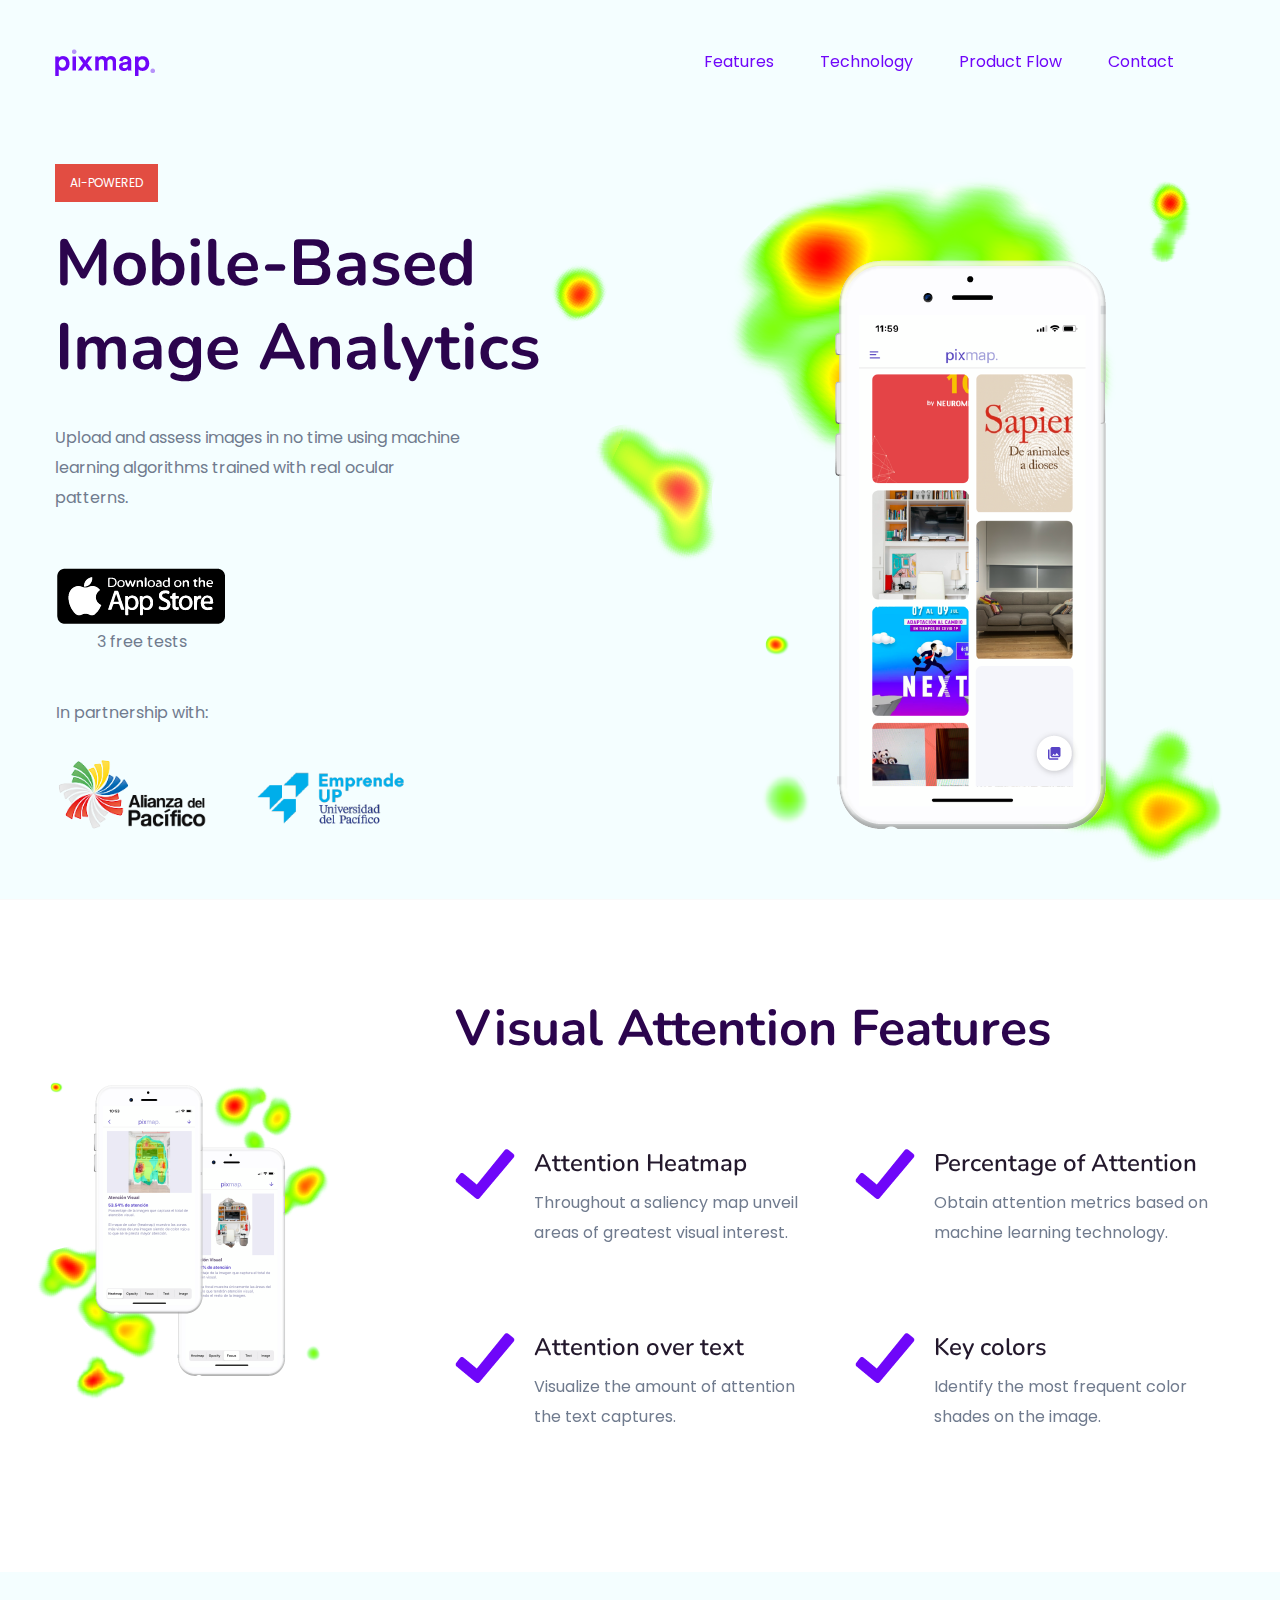
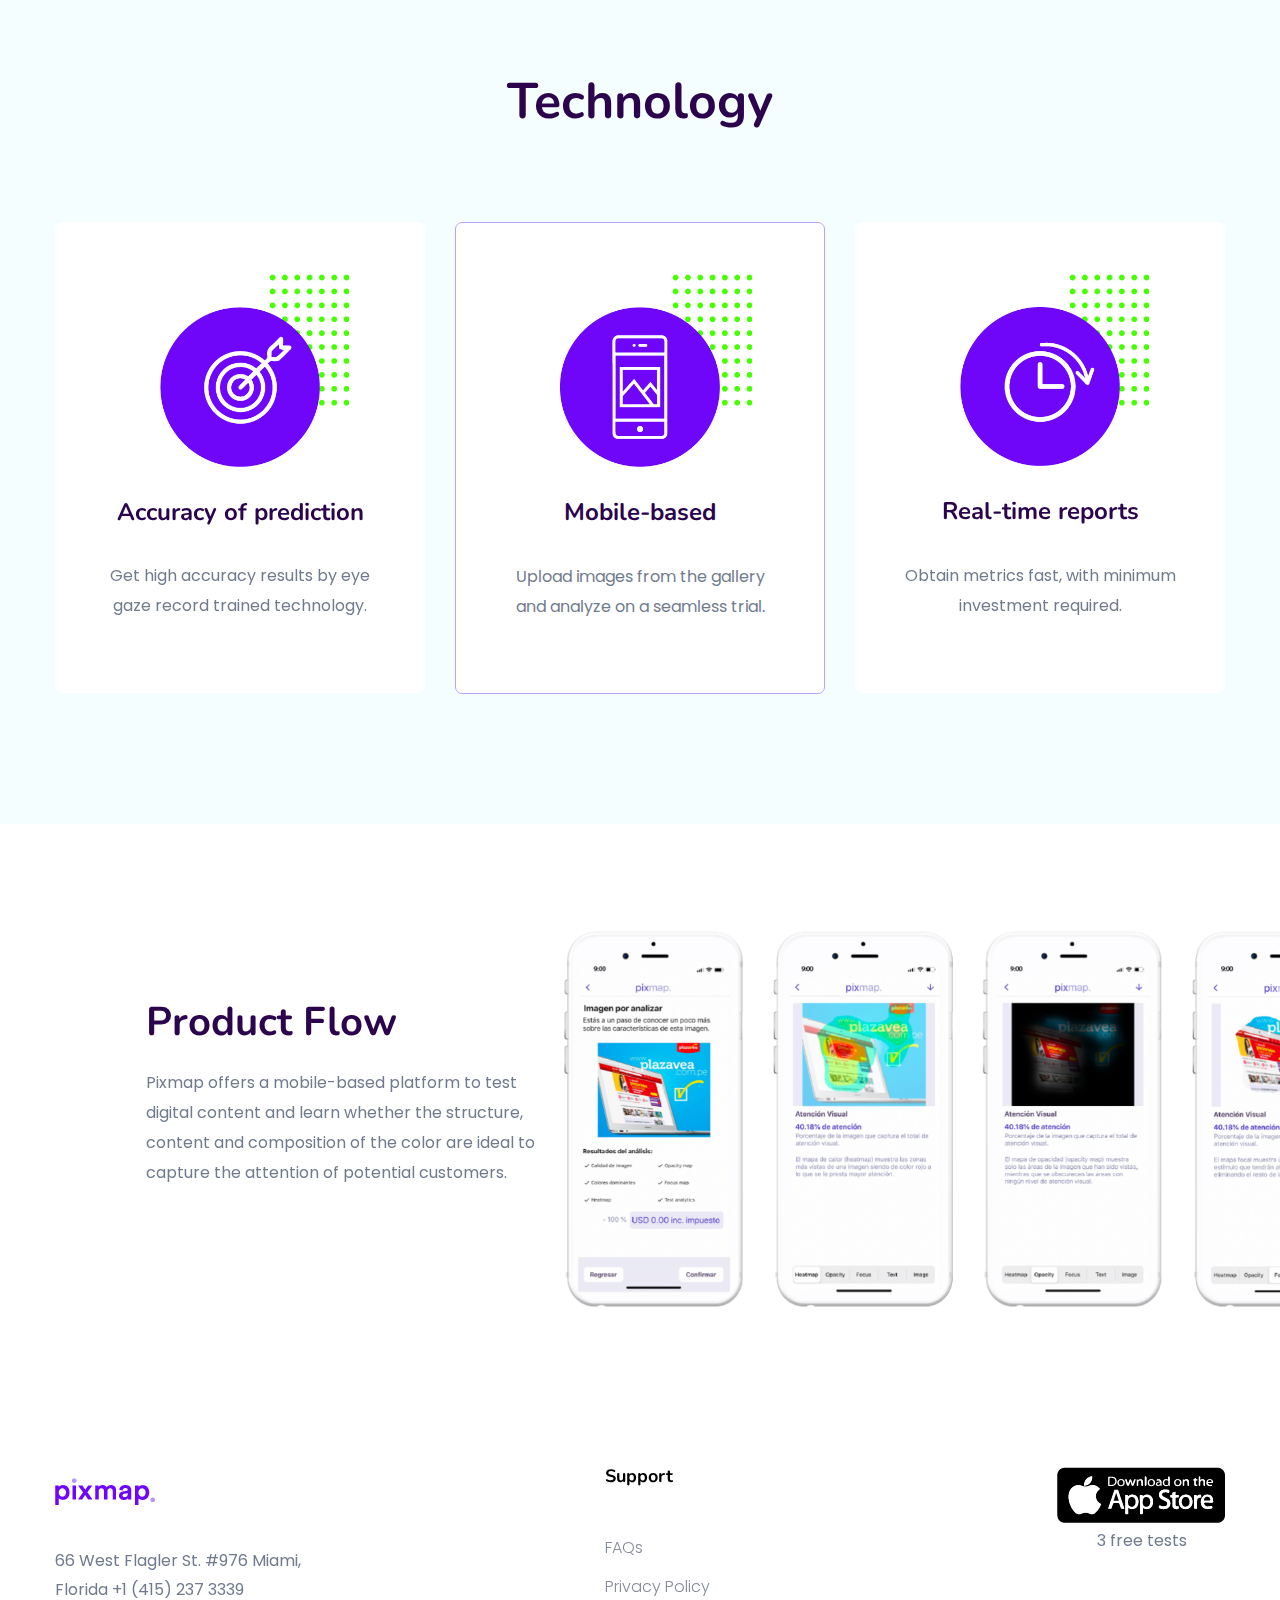
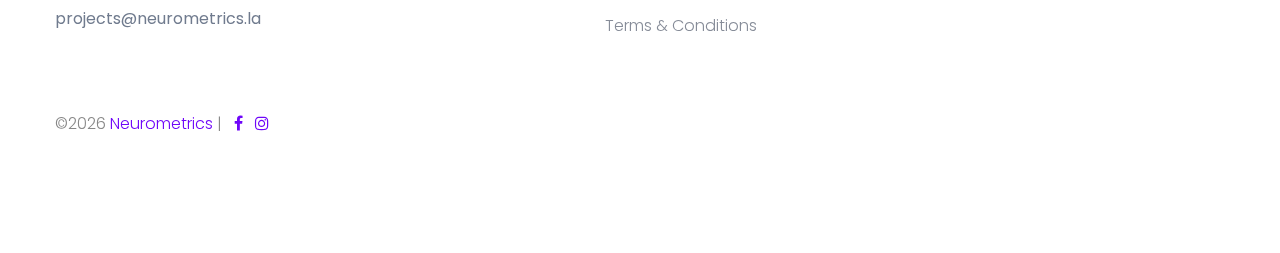
==== commit 7be11147: "new changes" ====
--- a/index.html
+++ b/index.html
@@ -11,8 +11,8 @@
         <meta property="og:site_name" content="Pixmap">
         <meta property="og:title" content="Mobile-Based Image Analytics">
         <meta property="og:image" content="https://pixmap.io/assets/img/gallery/pixmap_landing_3.png" >
-        <meta property="og:image:width" content="300">
-        <meta property="og:image:height" content="400">
+        <meta property="og:image:width" content="1200">
+        <meta property="og:image:height" content="630">
         <meta property="og:description" content="Upload and assess images in no time using machine learning algorithms trainded with real ocular patterns.">
         <meta property="og:url" content="https://pixmap.io">
         <meta name="twitter:card" content="summary_large_image">
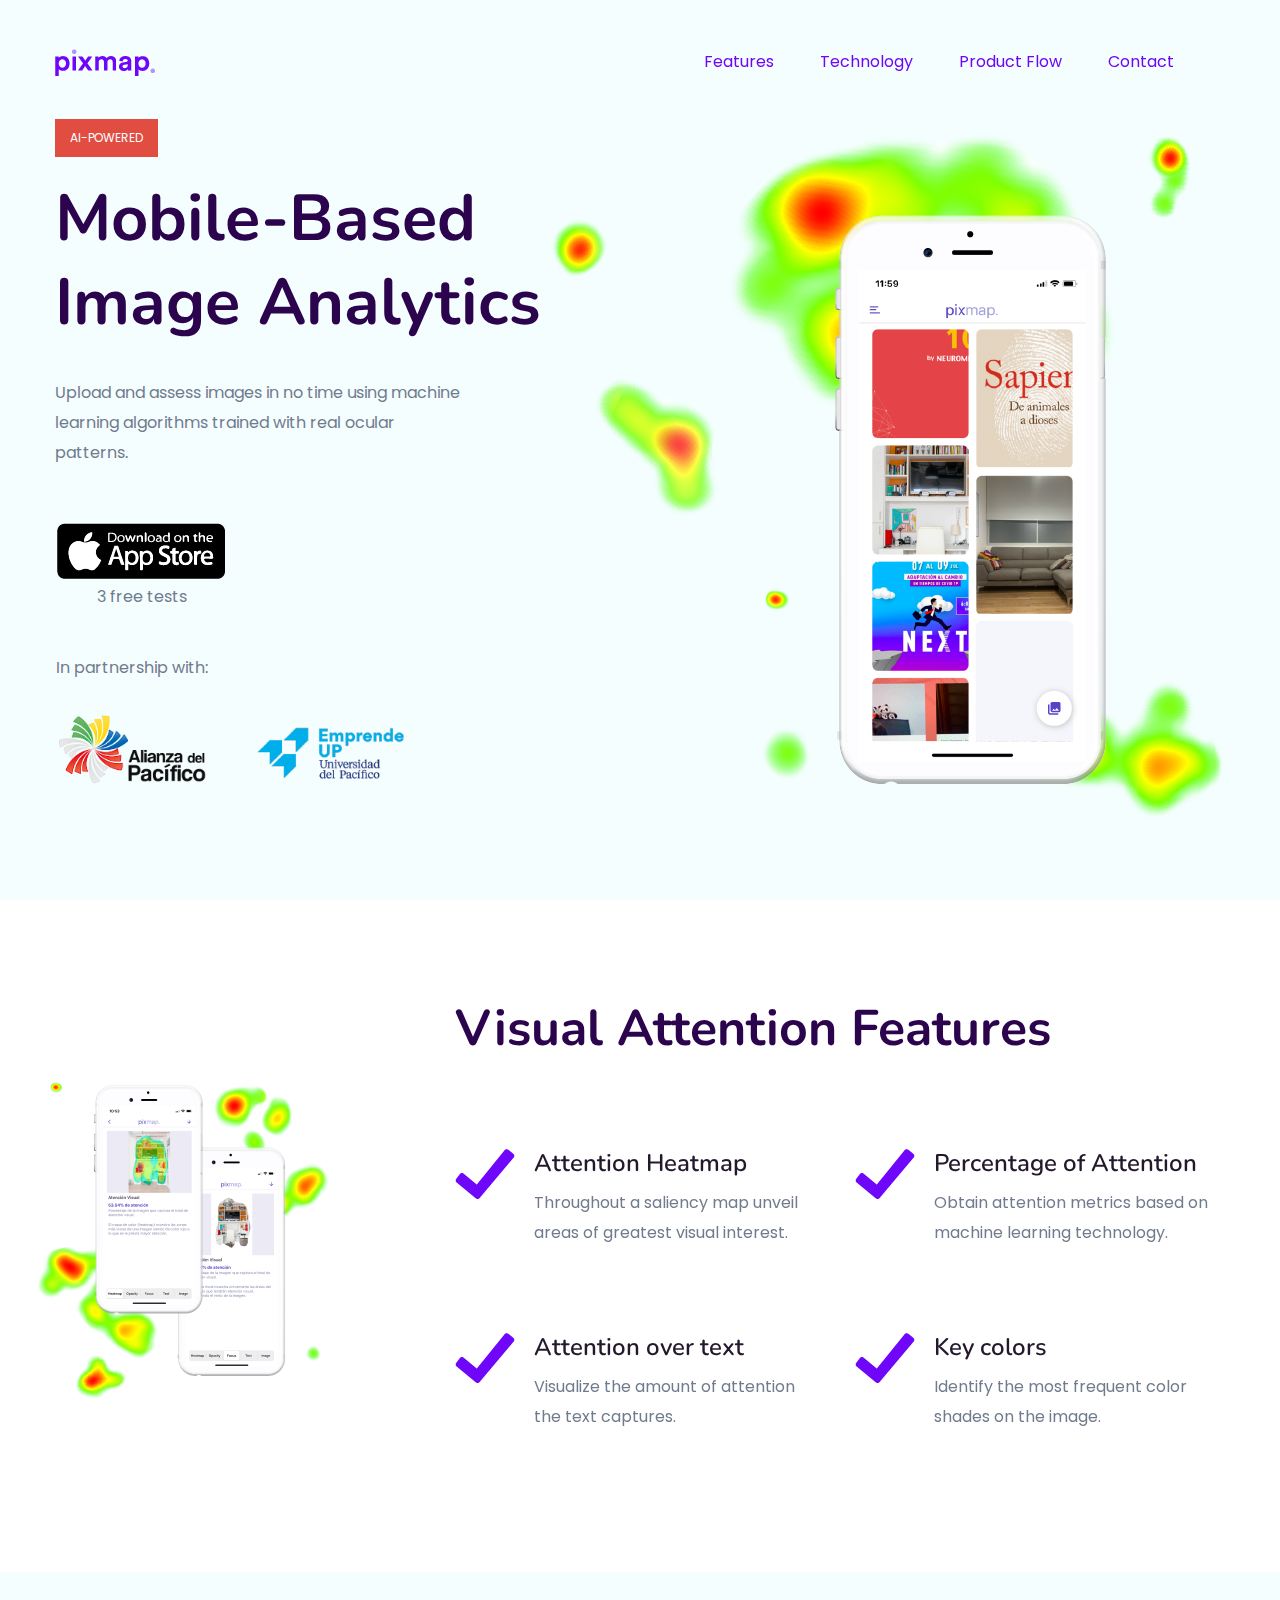
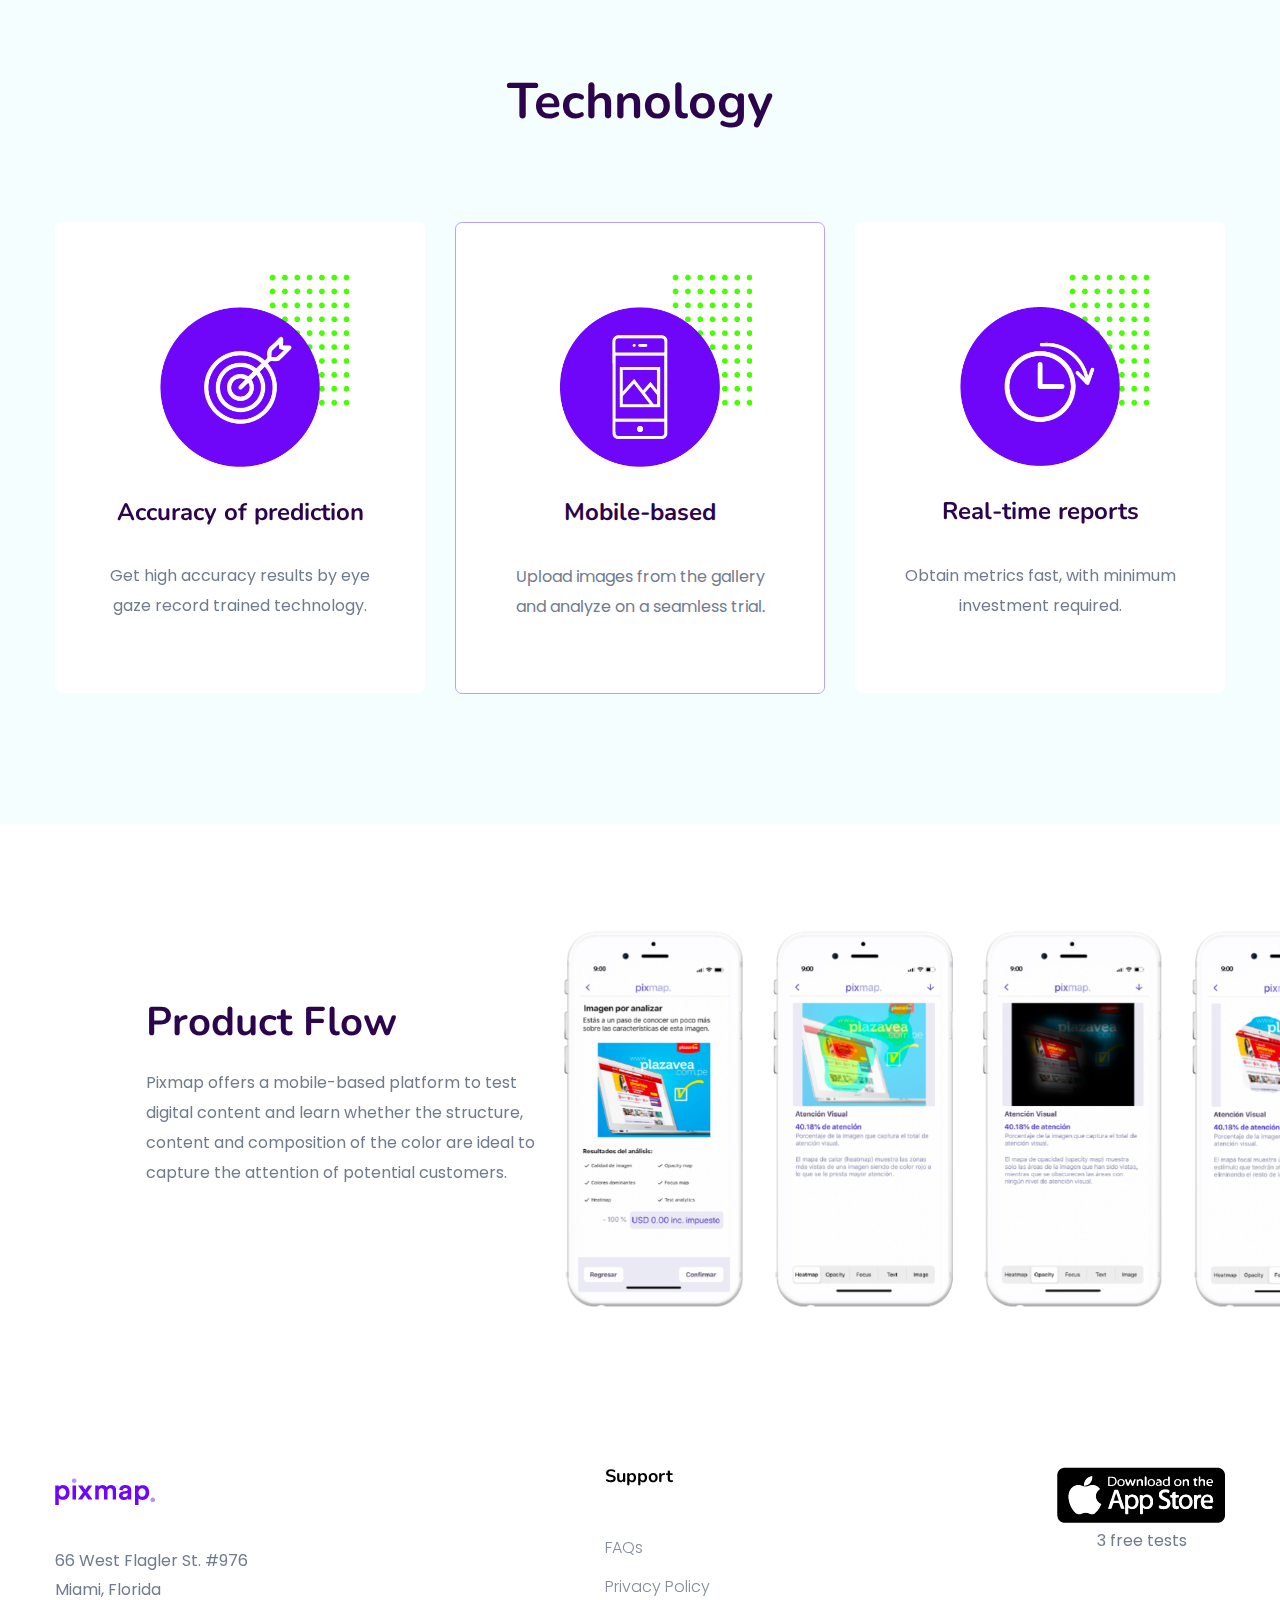
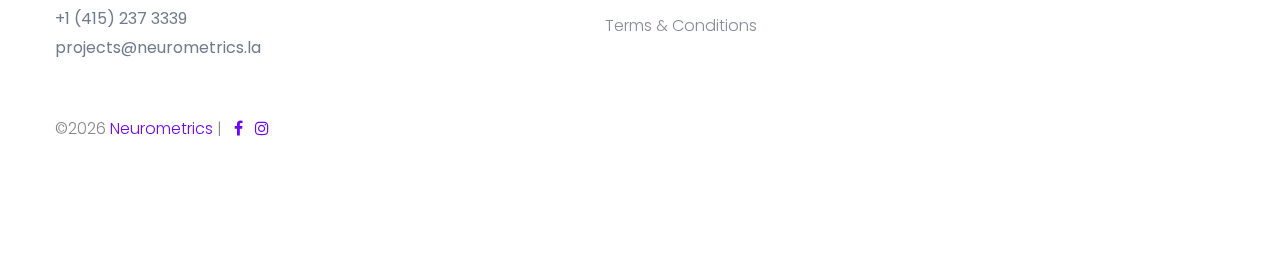
==== commit c1cfcc06: "new changes" ====
--- a/index.html
+++ b/index.html
@@ -10,7 +10,7 @@
         
         <meta property="og:site_name" content="Pixmap">
         <meta property="og:title" content="Mobile-Based Image Analytics">
-        <meta property="og:image" content="https://pixmap.io/assets/img/gallery/pixmap_landing_3.png" >
+        <meta property="og:image" content="https://pixmap.io/assets/img/gallery/pixmap_cover.jpg">
         <meta property="og:image:width" content="1200">
         <meta property="og:image:height" content="630">
         <meta property="og:description" content="Upload and assess images in no time using machine learning algorithms trainded with real ocular patterns.">
@@ -552,9 +552,9 @@
                              <div class="footer-tittle">
                                  <div class="footer-pera">
                                      <p class="info1">
-                                        66 West Flagler St. #976
-                                        Miami, Florida
-                                        +1 (415) 237 3339
+                                        66 West Flagler St. #976 <br>
+                                        Miami, Florida <br>
+                                        +1 (415) 237 3339 <br>
                                         projects@neurometrics.la</p>
                                 </div>
                              </div>
@@ -583,9 +583,9 @@
                             <div class="footer-tittle">
                                 <h4>Support</h4>
                                 <ul>                                                                    
-                                    <li><a href="#">FAQs</a></li>                                   
+                                    <li><a href="faqs.html">FAQs</a></li>                                   
                                     <li><a href="#">Privacy Policy</a></li>
-                                    <li><a href="#">Terms & Conditions</a></li>
+                                    <li><a href="terms_conditions.html">Terms & Conditions</a></li>
                                 </ul>
                             </div>
                         </div>
--- a/assets/css/style.css
+++ b/assets/css/style.css
@@ -1 +1 @@
-@import url("https://fonts.googleapis.com/css?family=Nunito:300,400,600,700,800,900|Poppins:300,400,500,600,700,800,900&display=swap");.white-bg{background:#ffffff}.gray-bg{background:#f5f5f5}.gray-bg{background:#f7f7fd}.white-bg{background:#fff}.black-bg{background:#16161a}.theme-bg{background:#8f1bdc}.brand-bg{background:#f1f4fa}.testimonial-bg{background:#f9fafc}.white-color{color:#fff}.black-color{color:#16161a}.theme-color{color:#8f1bdc}.boxed-btn{background:#fff;color:#8f1bdc !important;display:inline-block;padding:18px 44px;font-family:"Nunito",sans-serif;font-size:14px;font-weight:400;border:0;border:1px solid #8f1bdc;letter-spacing:3px;text-align:center;color:#8f1bdc;text-transform:uppercase;cursor:pointer}.boxed-btn:hover{background:#8f1bdc;color:#fff !important;border:1px solid #8f1bdc}.boxed-btn:focus{outline:none}.boxed-btn.large-width{width:220px}[data-overlay]{position:relative;background-size:cover;background-repeat:no-repeat;background-position:center center}[data-overlay]::before{position:absolute;left:0;top:0;right:0;bottom:0;content:""}[data-opacity="1"]::before{opacity:0.1}[data-opacity="2"]::before{opacity:0.2}[data-opacity="3"]::before{opacity:0.3}[data-opacity="4"]::before{opacity:0.4}[data-opacity="5"]::before{opacity:0.5}[data-opacity="6"]::before{opacity:0.6}[data-opacity="7"]::before{opacity:0.7}[data-opacity="8"]::before{opacity:0.8}[data-opacity="9"]::before{opacity:0.9}body{font-family:"Poppins",sans-serif;font-weight:normal;font-style:normal}h1,h2,h3,h4,h5,h6{font-family:"Nunito",sans-serif;color:#2b044d;margin-top:0px;font-style:normal;font-weight:500;text-transform:normal}p{font-family:"Poppins",sans-serif;color:#707b8e;font-size:16px;line-height:30px;margin-bottom:15px;font-weight:normal}.bg-img-1{background-image:url(../img/slider/slider-img-1.jpg)}.bg-img-2{background-image:url(../img/background-img/bg-img-2.jpg)}.cta-bg-1{background-image:url(../img/background-img/bg-img-3.jpg)}.img{max-width:100%;-webkit-transition:all .3s ease-out 0s;-moz-transition:all .3s ease-out 0s;-ms-transition:all .3s ease-out 0s;-o-transition:all .3s ease-out 0s;transition:all .3s ease-out 0s}.f-left{float:left}.f-right{float:right}.fix{overflow:hidden}.clear{clear:both}a,.button{-webkit-transition:all .3s ease-out 0s;-moz-transition:all .3s ease-out 0s;-ms-transition:all .3s ease-out 0s;-o-transition:all .3s ease-out 0s;transition:all .3s ease-out 0s}a:focus,.button:focus{text-decoration:none;outline:none}a{color:#635c5c}a:hover{color:#fff}a:focus,a:hover,.portfolio-cat a:hover,.footer -menu li a:hover{text-decoration:none}a,button{color:#fff;outline:medium none}button:focus,input:focus,input:focus,textarea,textarea:focus{outline:0}.uppercase{text-transform:uppercase}input:focus::-moz-placeholder{opacity:0;-webkit-transition:.4s;-o-transition:.4s;transition:.4s}.capitalize{text-transform:capitalize}h1 a,h2 a,h3 a,h4 a,h5 a,h6 a{color:inherit}ul{margin:0px;padding:0px}li{list-style:none}hr{border-bottom:1px solid #eceff8;border-top:0 none;margin:30px 0;padding:0}.theme-overlay{position:relative}.theme-overlay::before{background:#1696e7 none repeat scroll 0 0;content:"";height:100%;left:0;opacity:0.6;position:absolute;top:0;width:100%}.overlay{position:relative;z-index:0}.overlay::before{position:absolute;content:"";top:0;left:0;width:100%;height:100%;z-index:-1}.overlay2{position:relative;z-index:0}.overlay2::before{position:absolute;content:"";background-color:#2E2200;top:0;left:0;width:100%;height:100%;z-index:-1;opacity:0.5}.section-padding{padding-top:120px;padding-bottom:120px}.separator{border-top:1px solid #f2f2f2}.mb-90{margin-bottom:90px}@media (max-width: 767px){.mb-90{margin-bottom:30px}}@media (min-width: 768px) and (max-width: 991px){.mb-90{margin-bottom:45px}}.owl-carousel .owl-nav div{background:rgba(255,255,255,0.8) none repeat scroll 0 0;height:40px;left:20px;line-height:40px;font-size:22px;color:#646464;opacity:1;visibility:visible;position:absolute;text-align:center;top:50%;transform:translateY(-50%);transition:all 0.3s ease 0s;width:40px}.owl-carousel .owl-nav div.owl-next{left:auto;right:-30px}.owl-carousel .owl-nav div.owl-next i{position:relative;right:0;top:1px}.owl-carousel .owl-nav div.owl-prev i{position:relative;right:1px;top:0px}.owl-carousel:hover .owl-nav div{opacity:1;visibility:visible}.owl-carousel:hover .owl-nav div:hover{color:#fff;background:#ff3500}.btn{background:#f9218d;-moz-user-select:none;text-transform:capitalize;color:#fff;cursor:pointer;display:inline-block;font-size:16px;font-weight:400;letter-spacing:1px;line-height:0;margin-bottom:0;padding:30px 44px;border-radius:5px;cursor:pointer;transition:color 0.4s linear;position:relative;z-index:1;border:0;overflow:hidden;margin:0}.btn::before{content:"";position:absolute;left:0;top:0;width:100%;height:100%;background:#da1276;z-index:1;border-radius:5px;transition:transform 0.5s;transition-timing-function:ease;transform-origin:0 0;transition-timing-function:cubic-bezier(0.5, 1.6, 0.4, 0.7);transform:scaleX(0)}.btn:hover::before{transform:scaleX(1);color:#fff !important;z-index:-1}.header-btn{background:#4043bc;padding:20px 11px;min-width:120px;position:relative}.header-btn::before{background:#ec4683}.card-btn1{background:#712fda;border-radius:6px;padding:30px 40px;text-transform:uppercase}.card-btn1::before{background:#ff374b}.btn.focus,.btn:focus{outline:0;box-shadow:none}.radius-btn{padding:30px 43px;border-radius:30px}.border-btn{background:none;-moz-user-select:none;border:2px solid #8f1bdc;padding:18px 38px;margin:10px;text-transform:capitalize;color:#6F06F9;cursor:pointer;display:inline-block;font-size:14px;font-weight:500;letter-spacing:1px;margin-bottom:0;border-radius:5px;position:relative;transition:color 0.4s linear;position:relative;overflow:hidden;margin:0}.border-btn::before{border:2px solid transparent;content:"";position:absolute;left:0;top:0;width:100%;height:100%;background:#6F06F9;z-index:-1;transition:transform 0.5s;transition-timing-function:ease;transform-origin:0 0;transition-timing-function:cubic-bezier(0.5, 1.6, 0.4, 0.7);transform:scaleY(0)}.border-btn:hover::before{transform:scaleY(1);order:2px solid transparent}.border-btn.border-btn2{padding:17px 52px}.send-btn{background:#6F06F9;color:#fff;font-size:14px;width:100%;height:55px;border:none;border-radius:5px;cursor:pointer;transition:color 0.4s linear;position:relative;overflow:hidden;z-index:1}.send-btn::before{border:2px solid transparent;content:"";position:absolute;left:0;top:0;width:100%;height:100%;background:#e6373d;color:#6F06F9;z-index:-1;transition:transform 0.5s;transition-timing-function:ease;transform-origin:0 0;transition-timing-function:cubic-bezier(0.5, 1.6, 0.4, 0.7);transform:scaleX(0)}.send-btn:hover::before{transform:scaleY(1);order:2px solid transparent;color:red}.breadcrumb>.active{color:#888}#scrollUp{background:#6F06F9;height:50px;width:50px;right:31px;bottom:18px;color:#fff;font-size:20px;text-align:center;border-radius:50%;line-height:48px;border:2px solid transparent}@media (max-width: 767px){#scrollUp{right:16px}}#scrollUp:hover{color:#fff}.sticky-bar{left:0;margin:auto;position:fixed;top:0;width:100%;-webkit-box-shadow:0 10px 15px rgba(25,25,25,0.1);box-shadow:0 10px 15px rgba(25,25,25,0.1);z-index:9999;-webkit-animation:300ms ease-in-out 0s normal none 1 running fadeInDown;animation:300ms ease-in-out 0s normal none 1 running fadeInDown;-webkit-box-shadow:0 10px 15px rgba(25,25,25,0.1);background:#fff}.mt-5{margin-top:5px}.mt-10{margin-top:10px}.mt-15{margin-top:15px}.mt-20{margin-top:20px}.mt-25{margin-top:25px}.mt-30{margin-top:30px}.mt-35{margin-top:35px}.mt-40{margin-top:40px}.mt-45{margin-top:45px}.mt-50{margin-top:50px}.mt-55{margin-top:55px}.mt-60{margin-top:60px}.mt-65{margin-top:65px}.mt-70{margin-top:70px}.mt-75{margin-top:75px}.mt-80{margin-top:80px}.mt-85{margin-top:85px}.mt-90{margin-top:90px}.mt-95{margin-top:95px}.mt-100{margin-top:100px}.mt-105{margin-top:105px}.mt-110{margin-top:110px}.mt-115{margin-top:115px}.mt-120{margin-top:120px}.mt-125{margin-top:125px}.mt-130{margin-top:130px}.mt-135{margin-top:135px}.mt-140{margin-top:140px}.mt-145{margin-top:145px}.mt-150{margin-top:150px}.mt-155{margin-top:155px}.mt-160{margin-top:160px}.mt-165{margin-top:165px}.mt-170{margin-top:170px}.mt-175{margin-top:175px}.mt-180{margin-top:180px}.mt-185{margin-top:185px}.mt-190{margin-top:190px}.mt-195{margin-top:195px}.mt-200{margin-top:200px}.mb-5{margin-bottom:5px}.mb-10{margin-bottom:10px}.mb-15{margin-bottom:15px}.mb-20{margin-bottom:20px}.mb-25{margin-bottom:25px}.mb-30{margin-bottom:30px}.mb-35{margin-bottom:35px}.mb-40{margin-bottom:40px}.mb-45{margin-bottom:45px}.mb-50{margin-bottom:50px}.mb-55{margin-bottom:55px}.mb-60{margin-bottom:60px}.mb-65{margin-bottom:65px}.mb-70{margin-bottom:70px}.mb-75{margin-bottom:75px}.mb-80{margin-bottom:80px}.mb-85{margin-bottom:85px}.mb-90{margin-bottom:90px}.mb-95{margin-bottom:95px}.mb-100{margin-bottom:100px}.mb-105{margin-bottom:105px}.mb-110{margin-bottom:110px}.mb-115{margin-bottom:115px}.mb-120{margin-bottom:120px}.mb-125{margin-bottom:125px}.mb-130{margin-bottom:130px}.mb-135{margin-bottom:135px}.mb-140{margin-bottom:140px}.mb-145{margin-bottom:145px}.mb-150{margin-bottom:150px}.mb-155{margin-bottom:155px}.mb-160{margin-bottom:160px}.mb-165{margin-bottom:165px}.mb-170{margin-bottom:170px}.mb-175{margin-bottom:175px}.mb-180{margin-bottom:180px}.mb-185{margin-bottom:185px}.mb-190{margin-bottom:190px}.mb-195{margin-bottom:195px}.mb-200{margin-bottom:200px}.ml-5{margin-left:5px}.ml-10{margin-left:10px}.ml-15{margin-left:15px}.ml-20{margin-left:20px}.ml-25{margin-left:25px}.ml-30{margin-left:30px}.ml-35{margin-left:35px}.ml-40{margin-left:40px}.ml-45{margin-left:45px}.ml-50{margin-left:50px}.ml-55{margin-left:55px}.ml-60{margin-left:60px}.ml-65{margin-left:65px}.ml-70{margin-left:70px}.ml-75{margin-left:75px}.ml-80{margin-left:80px}.ml-85{margin-left:85px}.ml-90{margin-left:90px}.ml-95{margin-left:95px}.ml-100{margin-left:100px}.ml-105{margin-left:105px}.ml-110{margin-left:110px}.ml-115{margin-left:115px}.ml-120{margin-left:120px}.ml-125{margin-left:125px}.ml-130{margin-left:130px}.ml-135{margin-left:135px}.ml-140{margin-left:140px}.ml-145{margin-left:145px}.ml-150{margin-left:150px}.ml-155{margin-left:155px}.ml-160{margin-left:160px}.ml-165{margin-left:165px}.ml-170{margin-left:170px}.ml-175{margin-left:175px}.ml-180{margin-left:180px}.ml-185{margin-left:185px}.ml-190{margin-left:190px}.ml-195{margin-left:195px}.ml-200{margin-left:200px}.mr-5{margin-right:5px}.mr-10{margin-right:10px}.mr-15{margin-right:15px}.mr-20{margin-right:20px}.mr-25{margin-right:25px}.mr-30{margin-right:30px}.mr-35{margin-right:35px}.mr-40{margin-right:40px}.mr-45{margin-right:45px}.mr-50{margin-right:50px}.mr-55{margin-right:55px}.mr-60{margin-right:60px}.mr-65{margin-right:65px}.mr-70{margin-right:70px}.mr-75{margin-right:75px}.mr-80{margin-right:80px}.mr-85{margin-right:85px}.mr-90{margin-right:90px}.mr-95{margin-right:95px}.mr-100{margin-right:100px}.mr-105{margin-right:105px}.mr-110{margin-right:110px}.mr-115{margin-right:115px}.mr-120{margin-right:120px}.mr-125{margin-right:125px}.mr-130{margin-right:130px}.mr-135{margin-right:135px}.mr-140{margin-right:140px}.mr-145{margin-right:145px}.mr-150{margin-right:150px}.mr-155{margin-right:155px}.mr-160{margin-right:160px}.mr-165{margin-right:165px}.mr-170{margin-right:170px}.mr-175{margin-right:175px}.mr-180{margin-right:180px}.mr-185{margin-right:185px}.mr-190{margin-right:190px}.mr-195{margin-right:195px}.mr-200{margin-right:200px}.pt-5{padding-top:5px}.pt-10{padding-top:10px}.pt-15{padding-top:15px}.pt-20{padding-top:20px}.pt-25{padding-top:25px}.pt-30{padding-top:30px}.pt-35{padding-top:35px}.pt-40{padding-top:40px}.pt-45{padding-top:45px}.pt-50{padding-top:50px}.pt-55{padding-top:55px}.pt-60{padding-top:60px}.pt-65{padding-top:65px}.pt-70{padding-top:70px}.pt-75{padding-top:75px}.pt-80{padding-top:80px}.pt-85{padding-top:85px}.pt-90{padding-top:90px}.pt-95{padding-top:95px}.pt-100{padding-top:100px}.pt-105{padding-top:105px}.pt-110{padding-top:110px}.pt-115{padding-top:115px}.pt-120{padding-top:120px}.pt-125{padding-top:125px}.pt-130{padding-top:130px}.pt-135{padding-top:135px}.pt-140{padding-top:140px}.pt-145{padding-top:145px}.pt-150{padding-top:150px}.pt-155{padding-top:155px}.pt-160{padding-top:160px}.pt-165{padding-top:165px}.pt-170{padding-top:170px}.pt-175{padding-top:175px}.pt-180{padding-top:180px}.pt-185{padding-top:185px}.pt-190{padding-top:190px}.pt-195{padding-top:195px}.pt-200{padding-top:200px}.pt-260{padding-top:260px}.pb-5{padding-bottom:5px}.pb-10{padding-bottom:10px}.pb-15{padding-bottom:15px}.pb-20{padding-bottom:20px}.pb-25{padding-bottom:25px}.pb-30{padding-bottom:30px}.pb-35{padding-bottom:35px}.pb-40{padding-bottom:40px}.pb-45{padding-bottom:45px}.pb-50{padding-bottom:50px}.pb-55{padding-bottom:55px}.pb-60{padding-bottom:60px}.pb-65{padding-bottom:65px}.pb-70{padding-bottom:70px}.pb-75{padding-bottom:75px}.pb-80{padding-bottom:80px}.pb-85{padding-bottom:85px}.pb-90{padding-bottom:90px}.pb-95{padding-bottom:95px}.pb-100{padding-bottom:100px}.pb-105{padding-bottom:105px}.pb-110{padding-bottom:110px}.pb-115{padding-bottom:115px}.pb-120{padding-bottom:120px}.pb-125{padding-bottom:125px}.pb-130{padding-bottom:130px}.pb-135{padding-bottom:135px}.pb-140{padding-bottom:140px}.pb-145{padding-bottom:145px}.pb-150{padding-bottom:150px}.pb-155{padding-bottom:155px}.pb-160{padding-bottom:160px}.pb-165{padding-bottom:165px}.pb-170{padding-bottom:170px}.pb-175{padding-bottom:175px}.pb-180{padding-bottom:180px}.pb-185{padding-bottom:185px}.pb-190{padding-bottom:190px}.pb-195{padding-bottom:195px}.pb-200{padding-bottom:200px}.pl-5{padding-left:5px}.pl-10{padding-left:10px}.pl-15{padding-left:15px}.pl-20{padding-left:20px}.pl-25{padding-left:25px}.pl-30{padding-left:30px}.pl-35{padding-left:35px}.pl-40{padding-left:40px}.pl-45{padding-left:45px}.pl-50{padding-left:50px}.pl-55{padding-left:55px}.pl-60{padding-left:60px}.pl-65{padding-left:65px}.pl-70{padding-left:70px}.pl-75{padding-left:75px}.pl-80{padding-left:80px}.pl-85{padding-left:85px}.pl-90{padding-left:90px}.pl-95{padding-left:95px}.pl-100{padding-left:100px}.pl-105{padding-left:105px}.pl-110{padding-left:110px}.pl-115{padding-left:115px}.pl-120{padding-left:120px}.pl-125{padding-left:125px}.pl-130{padding-left:130px}.pl-135{padding-left:135px}.pl-140{padding-left:140px}.pl-145{padding-left:145px}.pl-150{padding-left:150px}.pl-155{padding-left:155px}.pl-160{padding-left:160px}.pl-165{padding-left:165px}.pl-170{padding-left:170px}.pl-175{padding-left:175px}.pl-180{padding-left:180px}.pl-185{padding-left:185px}.pl-190{padding-left:190px}.pl-195{padding-left:195px}.pl-200{padding-left:200px}.pr-5{padding-right:5px}.pr-10{padding-right:10px}.pr-15{padding-right:15px}.pr-20{padding-right:20px}.pr-25{padding-right:25px}.pr-30{padding-right:30px}.pr-35{padding-right:35px}.pr-40{padding-right:40px}.pr-45{padding-right:45px}.pr-50{padding-right:50px}.pr-55{padding-right:55px}.pr-60{padding-right:60px}.pr-65{padding-right:65px}.pr-70{padding-right:70px}.pr-75{padding-right:75px}.pr-80{padding-right:80px}.pr-85{padding-right:85px}.pr-90{padding-right:90px}.pr-95{padding-right:95px}.pr-100{padding-right:100px}.pr-105{padding-right:105px}.pr-110{padding-right:110px}.pr-115{padding-right:115px}.pr-120{padding-right:120px}.pr-125{padding-right:125px}.pr-130{padding-right:130px}.pr-135{padding-right:135px}.pr-140{padding-right:140px}.pr-145{padding-right:145px}.pr-150{padding-right:150px}.pr-155{padding-right:155px}.pr-160{padding-right:160px}.pr-165{padding-right:165px}.pr-170{padding-right:170px}.pr-175{padding-right:175px}.pr-180{padding-right:180px}.pr-185{padding-right:185px}.pr-190{padding-right:190px}.pr-195{padding-right:195px}.pr-200{padding-right:200px}.bounce-animate{animation-name:float-bob;animation-duration:2s;animation-iteration-count:infinite;-moz-animation-name:float-bob;-moz-animation-duration:2s;-moz-animation-iteration-count:infinite;-moz-animation-timing-function:linear;-ms-animation-name:float-bob;-ms-animation-duration:2s;-ms-animation-iteration-count:infinite;-ms-animation-timing-function:linear;-o-animation-name:float-bob;-o-animation-duration:2s;-o-animation-iteration-count:infinite;-o-animation-timing-function:linear}@-webkit-keyframes float-bob{0%{-webkit-transform:translateY(-20px);transform:translateY(-20px)}50%{-webkit-transform:translateY(-10px);transform:translateY(-10px)}100%{-webkit-transform:translateY(-20px);transform:translateY(-20px)}}.heartbeat{animation:heartbeat 1s infinite alternate}@-webkit-keyframes heartbeat{to{-webkit-transform:scale(1.7);transform:scale(1.7)}}.rotateme{-webkit-animation-name:rotateme;animation-name:rotateme;-webkit-animation-duration:50s;animation-duration:50s;-webkit-animation-iteration-count:infinite;animation-iteration-count:infinite;-webkit-animation-timing-function:linear;animation-timing-function:linear}@keyframes rotateme{from{-webkit-transform:rotate(0deg);transform:rotate(0deg)}to{-webkit-transform:rotate(360deg);transform:rotate(360deg)}}@-webkit-keyframes rotateme{from{-webkit-transform:rotate(0deg)}to{-webkit-transform:rotate(360deg)}}.preloader{background-color:#f7f7f7;width:100%;height:100%;position:fixed;top:0;left:0;right:0;bottom:0;z-index:999999;-webkit-transition:.6s;-o-transition:.6s;transition:.6s;margin:0 auto}.preloader .preloader-circle{width:100px;height:100px;position:relative;border-style:solid;border-width:3px;border-top-color:#8f1bdc;border-bottom-color:transparent;border-left-color:transparent;border-right-color:transparent;z-index:10;border-radius:50%;-webkit-box-shadow:0 1px 5px 0 rgba(35,181,185,0.15);box-shadow:0 1px 5px 0 rgba(35,181,185,0.15);background-color:#ffffff;-webkit-animation:zoom 2000ms infinite ease;animation:zoom 2000ms infinite ease;-webkit-transition:.6s;-o-transition:.6s;transition:.6s}.preloader .preloader-circle2{border-top-color:#0078ff}.preloader .preloader-img{position:absolute;top:50%;z-index:200;left:0;right:0;margin:0 auto;text-align:center;display:inline-block;-webkit-transform:translateY(-50%);-ms-transform:translateY(-50%);transform:translateY(-50%);padding-top:6px;-webkit-transition:.6s;-o-transition:.6s;transition:.6s}.preloader .preloader-img img{max-width:55px}.preloader .pere-text strong{font-weight:800;color:#dca73a;text-transform:uppercase}@-webkit-keyframes zoom{0%{-webkit-transform:rotate(0deg);transform:rotate(0deg);-webkit-transition:.6s;-o-transition:.6s;transition:.6s}100%{-webkit-transform:rotate(360deg);transform:rotate(360deg);-webkit-transition:.6s;-o-transition:.6s;transition:.6s}}@keyframes zoom{0%{-webkit-transform:rotate(0deg);transform:rotate(0deg);-webkit-transition:.6s;-o-transition:.6s;transition:.6s}100%{-webkit-transform:rotate(360deg);transform:rotate(360deg);-webkit-transition:.6s;-o-transition:.6s;transition:.6s}}.section-padding2{padding-top:100px;padding-bottom:100px}@media only screen and (min-width: 1200px) and (max-width: 1600px){.section-padding2{padding-top:100px;padding-bottom:100px}}@media only screen and (min-width: 992px) and (max-width: 1199px){.section-padding2{padding-top:100px;padding-bottom:100px}}@media only screen and (min-width: 768px) and (max-width: 991px){.section-padding2{padding-top:50px;padding-bottom:50px}}@media only screen and (min-width: 576px) and (max-width: 767px){.section-padding2{padding-top:25px;padding-bottom:25px}}@media (max-width: 767px){.section-padding2{padding-top:25px;padding-bottom:25px}}.inner-padding{padding-top:450px}@media only screen and (min-width: 1200px) and (max-width: 1600px){.inner-padding{padding-top:400px}}@media only screen and (min-width: 992px) and (max-width: 1199px){.inner-padding{padding-top:300px}}@media only screen and (min-width: 768px) and (max-width: 991px){.inner-padding{padding-top:300px}}@media only screen and (min-width: 576px) and (max-width: 767px){.inner-padding{padding-top:200px}}@media (max-width: 767px){.inner-padding{padding-top:200px}}.section-paddingr{padding-top:0;padding-bottom:120px}@media only screen and (min-width: 1200px) and (max-width: 1600px){.section-paddingr{padding-top:0;padding-bottom:120px}}@media only screen and (min-width: 992px) and (max-width: 1199px){.section-paddingr{padding-top:0;padding-bottom:70px}}@media only screen and (min-width: 768px) and (max-width: 991px){.section-paddingr{padding-top:0;padding-bottom:70px}}@media only screen and (min-width: 576px) and (max-width: 767px){.section-paddingr{padding-top:0;padding-bottom:70px}}@media (max-width: 767px){.section-paddingr{padding-top:0;padding-bottom:70px}}.tips-padding{padding-top:185px;padding-bottom:150px}@media only screen and (min-width: 1200px) and (max-width: 1600px){.tips-padding{padding-top:185px;padding-bottom:150px}}@media only screen and (min-width: 992px) and (max-width: 1199px){.tips-padding{padding-top:92px;padding-bottom:45px}}@media only screen and (min-width: 768px) and (max-width: 991px){.tips-padding{padding-top:92px;padding-bottom:45px}}@media only screen and (min-width: 576px) and (max-width: 767px){.tips-padding{padding-top:40px;padding-bottom:22px}}@media (max-width: 767px){.tips-padding{padding-top:40px;padding-bottom:22px}}.section-padd-top30{padding-top:100px;padding-bottom:100px}@media only screen and (min-width: 1200px) and (max-width: 1600px){.section-padd-top30{padding-top:100px;padding-bottom:100px}}@media only screen and (min-width: 992px) and (max-width: 1199px){.section-padd-top30{padding-top:100px;padding-bottom:100px}}@media only screen and (min-width: 768px) and (max-width: 991px){.section-padd-top30{padding-top:50px;padding-bottom:80px}}@media only screen and (min-width: 576px) and (max-width: 767px){.section-padd-top30{padding-top:25px;padding-bottom:45px}}@media (max-width: 767px){.section-padd-top30{padding-top:20px;padding-bottom:45px}}.section-padd4{padding-top:100px;padding-bottom:55px}@media only screen and (min-width: 1200px) and (max-width: 1600px){.section-padd4{padding-top:100px;padding-bottom:55px}}@media only screen and (min-width: 992px) and (max-width: 1199px){.section-padd4{padding-top:50px;padding-bottom:15px}}@media only screen and (min-width: 768px) and (max-width: 991px){.section-padd4{padding-top:35px;padding-bottom:8px}}@media only screen and (min-width: 576px) and (max-width: 767px){.section-padd4{padding-top:35px;padding-bottom:8px}}@media (max-width: 767px){.section-padd4{padding-top:35px;padding-bottom:8px}}.testimonial-padding{padding-top:157px;padding-bottom:157px}@media only screen and (min-width: 1200px) and (max-width: 1600px){.testimonial-padding{padding-top:157px;padding-bottom:157px}}@media only screen and (min-width: 992px) and (max-width: 1199px){.testimonial-padding{padding-top:120px;padding-bottom:120px}}@media only screen and (min-width: 768px) and (max-width: 991px){.testimonial-padding{padding-top:100px;padding-bottom:100px}}@media only screen and (min-width: 576px) and (max-width: 767px){.testimonial-padding{padding-top:80px;padding-bottom:60px}}@media (max-width: 767px){.testimonial-padding{padding-top:80px;padding-bottom:60px}}.services-padding{padding-top:300px;padding-bottom:150px}@media only screen and (min-width: 1200px) and (max-width: 1600px){.services-padding{padding-top:300px;padding-bottom:150px}}@media only screen and (min-width: 992px) and (max-width: 1199px){.services-padding{padding-top:200px;padding-bottom:150px}}@media only screen and (min-width: 768px) and (max-width: 991px){.services-padding{padding-top:150px;padding-bottom:70px}}@media only screen and (min-width: 576px) and (max-width: 767px){.services-padding{padding-top:150px;padding-bottom:70px}}@media (max-width: 767px){.services-padding{padding-top:150px;padding-bottom:70px}}.footer-padding{padding-top:50px;padding-bottom:100px}@media only screen and (min-width: 1200px) and (max-width: 1600px){.footer-padding{padding-top:50px;padding-bottom:100px}}@media only screen and (min-width: 992px) and (max-width: 1199px){.footer-padding{padding-top:50px;padding-bottom:50px}}@media only screen and (min-width: 768px) and (max-width: 991px){.footer-padding{padding-top:50px;padding-bottom:50px}}@media only screen and (min-width: 576px) and (max-width: 767px){.footer-padding{padding-top:0px;padding-bottom:50px}}@media (max-width: 767px){.footer-padding{padding-top:0px;padding-bottom:50px}}.footer-padding2{padding-top:50px;padding-bottom:100px}@media only screen and (min-width: 1200px) and (max-width: 1600px){.footer-padding2{padding-top:50px;padding-bottom:100px}}@media only screen and (min-width: 992px) and (max-width: 1199px){.footer-padding2{padding-top:50px;padding-bottom:50px}}@media only screen and (min-width: 768px) and (max-width: 991px){.footer-padding2{padding-top:50px;padding-bottom:50px}}@media only screen and (min-width: 576px) and (max-width: 767px){.footer-padding2{padding-top:50px;padding-bottom:50px}}@media (max-width: 767px){.footer-padding2{padding-top:50px;padding-bottom:50px}}.footer-padding3{padding-bottom:100px}@media only screen and (min-width: 1200px) and (max-width: 1600px){.footer-padding3{padding-bottom:100px}}@media only screen and (min-width: 992px) and (max-width: 1199px){.footer-padding3{padding-bottom:50px}}@media only screen and (min-width: 768px) and (max-width: 991px){.footer-padding3{padding-bottom:50px}}@media only screen and (min-width: 576px) and (max-width: 767px){.footer-padding3{padding-bottom:50px}}@media (max-width: 767px){.footer-padding3{padding-bottom:50px}}.white-bg{background:#ffffff}.gray-bg{background:#f5f5f5}.gray-bg{background:#f7f7fd}.white-bg{background:#fff}.black-bg{background:#16161a}.theme-bg{background:#8f1bdc}.brand-bg{background:#f1f4fa}.testimonial-bg{background:#f9fafc}.white-color{color:#fff}.black-color{color:#16161a}.theme-color{color:#8f1bdc}.latest-blog-area .area-heading{margin-bottom:70px}.blog_area a{color:"Nunito",sans-serif !important;text-decoration:none;transition:.4s}.blog_area a:hover,.blog_area a :hover{background:-webkit-linear-gradient(131deg, #8f1bdc 0%, #8f1bdc 99%);-webkit-background-clip:text;-webkit-text-fill-color:transparent;text-decoration:none;transition:.4s}.single-blog{overflow:hidden;margin-bottom:30px}.single-blog:hover{box-shadow:0px 10px 20px 0px rgba(42,34,123,0.1)}.single-blog .thumb{overflow:hidden;position:relative}.single-blog .thumb:after{content:'';position:absolute;left:0;top:0;width:100%;height:100%;background:#000;opacity:0;-webkit-transition:all .3s ease-out 0s;-moz-transition:all .3s ease-out 0s;-ms-transition:all .3s ease-out 0s;-o-transition:all .3s ease-out 0s;transition:all .3s ease-out 0s}.single-blog h4{border-bottom:1px solid #dfdfdf;padding-bottom:34px;margin-bottom:25px}.single-blog a{font-size:20px;font-weight:600}.single-blog .date{color:#666666;text-align:left;display:inline-block;font-size:13px;font-weight:300}.single-blog .tag{text-align:left;display:inline-block;float:left;font-size:13px;font-weight:300;margin-right:22px;position:relative}.single-blog .tag:after{content:'';position:absolute;width:1px;height:10px;background:#acacac;right:-12px;top:7px}@media (max-width: 1199px){.single-blog .tag{margin-right:8px}.single-blog .tag:after{display:none}}.single-blog .likes{margin-right:16px}@media (max-width: 800px){.single-blog{margin-bottom:30px}}.single-blog .single-blog-content{padding:30px}.single-blog .single-blog-content .meta-bottom p{font-size:13px;font-weight:300}.single-blog .single-blog-content .meta-bottom i{color:#fdcb9e;font-size:13px;margin-right:7px}@media (max-width: 1199px){.single-blog .single-blog-content{padding:15px}}.single-blog:hover .thumb:after{opacity:.7;-webkit-transition:all .3s ease-out 0s;-moz-transition:all .3s ease-out 0s;-ms-transition:all .3s ease-out 0s;-o-transition:all .3s ease-out 0s;transition:all .3s ease-out 0s}@media (max-width: 1199px){.single-blog h4{transition:all 300ms linear 0s;border-bottom:1px solid #dfdfdf;padding-bottom:14px;margin-bottom:12px}.single-blog h4 a{font-size:18px}}.full_image.single-blog{position:relative}.full_image.single-blog .single-blog-content{position:absolute;left:35px;bottom:0;opacity:0;visibility:hidden;-webkit-transition:all .3s ease-out 0s;-moz-transition:all .3s ease-out 0s;-ms-transition:all .3s ease-out 0s;-o-transition:all .3s ease-out 0s;transition:all .3s ease-out 0s}@media (min-width: 992px){.full_image.single-blog .single-blog-content{bottom:100px}}.full_image.single-blog h4{-webkit-transition:all .3s ease-out 0s;-moz-transition:all .3s ease-out 0s;-ms-transition:all .3s ease-out 0s;-o-transition:all .3s ease-out 0s;transition:all .3s ease-out 0s;border-bottom:none;padding-bottom:5px}.full_image.single-blog a{font-size:20px;font-weight:600}.full_image.single-blog .date{color:#fff}.full_image.single-blog:hover .single-blog-content{opacity:1;visibility:visible;-webkit-transition:all .3s ease-out 0s;-moz-transition:all .3s ease-out 0s;-ms-transition:all .3s ease-out 0s;-o-transition:all .3s ease-out 0s;transition:all .3s ease-out 0s}.l_blog_item .l_blog_text .date{margin-top:24px;margin-bottom:15px}.l_blog_item .l_blog_text .date a{font-size:12px}.l_blog_item .l_blog_text h4{font-size:18px;border-bottom:1px solid #eeeeee;margin-bottom:0px;padding-bottom:20px;-webkit-transition:all .3s ease-out 0s;-moz-transition:all .3s ease-out 0s;-ms-transition:all .3s ease-out 0s;-o-transition:all .3s ease-out 0s;transition:all .3s ease-out 0s}.l_blog_item .l_blog_text p{margin-bottom:0px;padding-top:20px}.causes_slider .owl-dots{text-align:center;margin-top:80px}.causes_slider .owl-dots .owl-dot{height:14px;width:14px;background:#eeeeee;display:inline-block;margin-right:7px}.causes_slider .owl-dots .owl-dot:last-child{margin-right:0px}.causes_item{background:#fff}.causes_item .causes_img{position:relative}.causes_item .causes_img .c_parcent{position:absolute;bottom:0px;width:100%;left:0px;height:3px;background:rgba(255,255,255,0.5)}.causes_item .causes_img .c_parcent span{width:70%;height:3px;position:absolute;left:0px;bottom:0px}.causes_item .causes_img .c_parcent span:before{content:"75%";position:absolute;right:-10px;bottom:0px;color:#fff;padding:0px 5px}.causes_item .causes_text{padding:30px 35px 40px 30px}.causes_item .causes_text h4{font-size:18px;font-weight:600;margin-bottom:15px;cursor:pointer}.causes_item .causes_text p{font-size:14px;line-height:24px;font-weight:300;margin-bottom:0px}.causes_item .causes_bottom a{width:50%;border:1px solid;text-align:center;float:left;line-height:50px;color:#fff;font-size:14px;font-weight:500}.causes_item .causes_bottom a+a{border-color:#eeeeee;background:#fff;font-size:14px}.latest_blog_area{background:#f9f9ff}.single-recent-blog-post{margin-bottom:30px}.single-recent-blog-post .thumb{overflow:hidden}.single-recent-blog-post .thumb img{transition:all 0.7s linear}.single-recent-blog-post .details{padding-top:30px}.single-recent-blog-post .details .sec_h4{line-height:24px;padding:10px 0px 13px;transition:all 0.3s linear}.single-recent-blog-post .date{font-size:14px;line-height:24px;font-weight:400}.single-recent-blog-post:hover img{transform:scale(1.23) rotate(10deg)}.tags .tag_btn{font-size:12px;font-weight:500;line-height:20px;border:1px solid #eeeeee;display:inline-block;padding:1px 18px;text-align:center}.tags .tag_btn+.tag_btn{margin-left:2px}.blog_categorie_area{padding-top:30px;padding-bottom:30px}@media (min-width: 900px){.blog_categorie_area{padding-top:80px;padding-bottom:80px}}@media (min-width: 1100px){.blog_categorie_area{padding-top:120px;padding-bottom:120px}}.categories_post{position:relative;text-align:center;cursor:pointer}.categories_post img{max-width:100%}.categories_post .categories_details{position:absolute;top:20px;left:20px;right:20px;bottom:20px;background:rgba(34,34,34,0.75);color:#fff;transition:all 0.3s linear;display:flex;align-items:center;justify-content:center}.categories_post .categories_details h5{margin-bottom:0px;font-size:18px;line-height:26px;text-transform:uppercase;color:#fff;position:relative}.categories_post .categories_details p{font-weight:300;font-size:14px;line-height:26px;margin-bottom:0px}.categories_post .categories_details .border_line{margin:10px 0px;background:#fff;width:100%;height:1px}.categories_post:hover .categories_details{background:rgba(222,99,32,0.85)}.blog_item{margin-bottom:50px}.blog_details{padding:30px 0 20px 10px;box-shadow:0px 10px 20px 0px rgba(221,221,221,0.3)}@media (min-width: 768px){.blog_details{padding:60px 30px 35px 35px}}.blog_details p{margin-bottom:30px}.blog_details a{color:#ff8b23}.blog_details a:hover{color:#ff5c97}.blog_details h2{font-size:18px;font-weight:600;margin-bottom:8px}@media (min-width: 768px){.blog_details h2{font-size:24px;margin-bottom:15px}}.blog-info-link li{float:left;font-size:14px}.blog-info-link li a{color:#999999}.blog-info-link li i,.blog-info-link li span{font-size:13px;margin-right:5px}.blog-info-link li::after{content:"|";padding-left:10px;padding-right:10px}.blog-info-link li:last-child::after{display:none}.blog-info-link::after{content:"";display:block;clear:both;display:table}.blog_item_img{position:relative}.blog_item_img .blog_item_date{position:absolute;bottom:-10px;left:10px;display:block;color:#fff;background-color:#8f1bdc;padding:8px 15px;border-radius:5px}@media (min-width: 768px){.blog_item_img .blog_item_date{bottom:-20px;left:40px;padding:13px 30px}}.blog_item_img .blog_item_date h3{font-size:22px;font-weight:600;color:#fff;margin-bottom:0;line-height:1.2}@media (min-width: 768px){.blog_item_img .blog_item_date h3{font-size:30px}}.blog_item_img .blog_item_date p{font-size:18px;margin-bottom:0;color:#fff}@media (min-width: 768px){.blog_item_img .blog_item_date p{font-size:18px}}.blog_right_sidebar .widget_title{font-size:20px;margin-bottom:40px}.blog_right_sidebar .widget_title::after{content:"";display:block;padding-top:15px;border-bottom:1px solid #f0e9ff}.blog_right_sidebar .single_sidebar_widget{background:#fbf9ff;padding:30px;margin-bottom:30px}.blog_right_sidebar .single_sidebar_widget .btn_1{margin-top:0px}.blog_right_sidebar .search_widget .form-control{height:50px;border-color:#f0e9ff;font-size:13px;color:#999999;padding-left:20px;border-radius:0;border-right:0}.blog_right_sidebar .search_widget .form-control::placeholder{color:#999999}.blog_right_sidebar .search_widget .form-control:focus{border-color:#f0e9ff;outline:0;box-shadow:none}.blog_right_sidebar .search_widget .input-group button{background:#8f1bdc;border-left:0;border:1px solid #f0e9ff;padding:4px 15px;border-left:0;cursor:pointer}.blog_right_sidebar .search_widget .input-group button i{color:#fff}.blog_right_sidebar .search_widget .input-group button span{font-size:14px;color:#999999}.blog_right_sidebar .newsletter_widget .form-control{height:50px;border-color:#f0e9ff;font-size:13px;color:#999999;padding-left:20px;border-radius:0}.blog_right_sidebar .newsletter_widget .form-control::placeholder{color:#999999}.blog_right_sidebar .newsletter_widget .form-control:focus{border-color:#f0e9ff;outline:0;box-shadow:none}.blog_right_sidebar .newsletter_widget .input-group button{background:#fff;border-left:0;border:1px solid #f0e9ff;padding:4px 15px;border-left:0}.blog_right_sidebar .newsletter_widget .input-group button i,.blog_right_sidebar .newsletter_widget .input-group button span{font-size:14px;color:#fff}.blog_right_sidebar .post_category_widget .cat-list li{border-bottom:1px solid #f0e9ff;transition:all 0.3s ease 0s;padding-bottom:12px}.blog_right_sidebar .post_category_widget .cat-list li:last-child{border-bottom:0}.blog_right_sidebar .post_category_widget .cat-list li a{font-size:14px;line-height:20px;color:#888888}.blog_right_sidebar .post_category_widget .cat-list li a p{margin-bottom:0px}.blog_right_sidebar .post_category_widget .cat-list li+li{padding-top:15px}.blog_right_sidebar .popular_post_widget .post_item .media-body{justify-content:center;align-self:center;padding-left:20px}.blog_right_sidebar .popular_post_widget .post_item .media-body h3{font-size:16px;line-height:20px;margin-bottom:6px;transition:all 0.3s linear}.blog_right_sidebar .popular_post_widget .post_item .media-body a:hover{color:#fff}.blog_right_sidebar .popular_post_widget .post_item .media-body p{font-size:14px;line-height:21px;margin-bottom:0px}.blog_right_sidebar .popular_post_widget .post_item+.post_item{margin-top:20px}.blog_right_sidebar .tag_cloud_widget ul li{display:inline-block}.blog_right_sidebar .tag_cloud_widget ul li a{display:inline-block;border:1px solid #eeeeee;background:#fff;padding:4px 20px;margin-bottom:8px;margin-right:3px;transition:all 0.3s ease 0s;color:#888888;font-size:13px}.blog_right_sidebar .tag_cloud_widget ul li a:hover{background:#8f1bdc;color:#fff !important;-webkit-text-fill-color:#fff;text-decoration:none;-webkit-transition:0.5s;transition:0.5s}.blog_right_sidebar .instagram_feeds .instagram_row{display:flex;margin-right:-6px;margin-left:-6px}.blog_right_sidebar .instagram_feeds .instagram_row li{width:33.33%;float:left;padding-right:6px;padding-left:6px;margin-bottom:15px}.blog_right_sidebar .br{width:100%;height:1px;background:#eee;margin:30px 0px}.blog-pagination{margin-top:80px}.blog-pagination .page-link{font-size:14px;position:relative;display:block;padding:0;text-align:center;margin-left:-1px;line-height:45px;width:45px;height:45px;border-radius:0 !important;color:#8a8a8a;border:1px solid #f0e9ff;margin-right:10px}.blog-pagination .page-link i,.blog-pagination .page-link span{font-size:13px}.blog-pagination .page-item.active .page-link{background-color:#fbf9ff;border-color:#f0e9ff;color:#888888}.blog-pagination .page-item:last-child .page-link{margin-right:0}.single-post-area .blog_details{box-shadow:none;padding:0}.single-post-area .social-links{padding-top:10px}.single-post-area .social-links li{display:inline-block;margin-bottom:10px}.single-post-area .social-links li a{color:#cccccc;padding:7px;font-size:14px;transition:all 0.2s linear}.single-post-area .blog_details{padding-top:26px}.single-post-area .blog_details p{margin-bottom:20px;font-size:15px}.single-post-area .quote-wrapper{background:rgba(130,139,178,0.1);padding:15px;line-height:1.733;color:#888888;font-style:italic;margin-top:25px;margin-bottom:25px}@media (min-width: 768px){.single-post-area .quote-wrapper{padding:30px}}.single-post-area .quotes{background:#fff;padding:15px 15px 15px 20px;border-left:2px solid}@media (min-width: 768px){.single-post-area .quotes{padding:25px 25px 25px 30px}}.single-post-area .arrow{position:absolute}.single-post-area .arrow .lnr{font-size:20px;font-weight:600}.single-post-area .thumb .overlay-bg{background:rgba(0,0,0,0.8)}.single-post-area .navigation-top{padding-top:15px;border-top:1px solid #f0e9ff}.single-post-area .navigation-top p{margin-bottom:0}.single-post-area .navigation-top .like-info{font-size:14px}.single-post-area .navigation-top .like-info i,.single-post-area .navigation-top .like-info span{font-size:16px;margin-right:5px}.single-post-area .navigation-top .comment-count{font-size:14px}.single-post-area .navigation-top .comment-count i,.single-post-area .navigation-top .comment-count span{font-size:16px;margin-right:5px}.single-post-area .navigation-top .social-icons li{display:inline-block;margin-right:15px}.single-post-area .navigation-top .social-icons li:last-child{margin:0}.single-post-area .navigation-top .social-icons li i,.single-post-area .navigation-top .social-icons li span{font-size:14px;color:#999999}.single-post-area .blog-author{padding:40px 30px;background:#fbf9ff;margin-top:50px}@media (max-width: 600px){.single-post-area .blog-author{padding:20px 8px}}.single-post-area .blog-author img{width:90px;height:90px;border-radius:50%;margin-right:30px}@media (max-width: 600px){.single-post-area .blog-author img{margin-right:15px;width:45px;height:45px}}.single-post-area .blog-author a{display:inline-block}.single-post-area .blog-author a:hover{color:#ff5c97}.single-post-area .blog-author p{margin-bottom:0;font-size:15px}.single-post-area .blog-author h4{font-size:16px}.single-post-area .navigation-area{border-bottom:1px solid #eee;padding-bottom:30px;margin-top:55px}.single-post-area .navigation-area p{margin-bottom:0px}.single-post-area .navigation-area h4{font-size:18px;line-height:25px}.single-post-area .navigation-area .nav-left{text-align:left}.single-post-area .navigation-area .nav-left .thumb{margin-right:20px;background:#000}.single-post-area .navigation-area .nav-left .thumb img{-webkit-transition:all .3s ease-out 0s;-moz-transition:all .3s ease-out 0s;-ms-transition:all .3s ease-out 0s;-o-transition:all .3s ease-out 0s;transition:all .3s ease-out 0s}.single-post-area .navigation-area .nav-left .lnr{margin-left:20px;opacity:0;-webkit-transition:all .3s ease-out 0s;-moz-transition:all .3s ease-out 0s;-ms-transition:all .3s ease-out 0s;-o-transition:all .3s ease-out 0s;transition:all .3s ease-out 0s}.single-post-area .navigation-area .nav-left:hover .lnr{opacity:1}.single-post-area .navigation-area .nav-left:hover .thumb img{opacity:.5}@media (max-width: 767px){.single-post-area .navigation-area .nav-left{margin-bottom:30px}}.single-post-area .navigation-area .nav-right{text-align:right}.single-post-area .navigation-area .nav-right .thumb{margin-left:20px;background:#000}.single-post-area .navigation-area .nav-right .thumb img{-webkit-transition:all .3s ease-out 0s;-moz-transition:all .3s ease-out 0s;-ms-transition:all .3s ease-out 0s;-o-transition:all .3s ease-out 0s;transition:all .3s ease-out 0s}.single-post-area .navigation-area .nav-right .lnr{margin-right:20px;opacity:0;-webkit-transition:all .3s ease-out 0s;-moz-transition:all .3s ease-out 0s;-ms-transition:all .3s ease-out 0s;-o-transition:all .3s ease-out 0s;transition:all .3s ease-out 0s}.single-post-area .navigation-area .nav-right:hover .lnr{opacity:1}.single-post-area .navigation-area .nav-right:hover .thumb img{opacity:.5}@media (max-width: 991px){.single-post-area .sidebar-widgets{padding-bottom:0px}}.comments-area{background:transparent;border-top:1px solid #eee;padding:45px 0;margin-top:50px}@media (max-width: 414px){.comments-area{padding:50px 8px}}.comments-area h4{margin-bottom:35px;font-size:18px}.comments-area h5{font-size:16px;margin-bottom:0px}.comments-area .comment-list{padding-bottom:48px}.comments-area .comment-list:last-child{padding-bottom:0px}.comments-area .comment-list.left-padding{padding-left:25px}@media (max-width: 413px){.comments-area .comment-list .single-comment h5{font-size:12px}.comments-area .comment-list .single-comment .date{font-size:11px}.comments-area .comment-list .single-comment .comment{font-size:10px}}.comments-area .thumb{margin-right:20px}.comments-area .thumb img{width:70px;border-radius:50%}.comments-area .date{font-size:14px;color:#999999;margin-bottom:0;margin-left:20px}.comments-area .comment{margin-bottom:10px;color:#777777;font-size:15px}.comments-area .btn-reply{background-color:transparent;color:#888888;padding:5px 18px;font-size:14px;display:block;font-weight:400}.comment-form{border-top:1px solid #eee;padding-top:45px;margin-top:50px;margin-bottom:20px}.comment-form .form-group{margin-bottom:30px}.comment-form h4{margin-bottom:40px;font-size:18px;line-height:22px}.comment-form .name{padding-left:0px}@media (max-width: 767px){.comment-form .name{padding-right:0px;margin-bottom:1rem}}.comment-form .email{padding-right:0px}@media (max-width: 991px){.comment-form .email{padding-left:0px}}.comment-form .form-control{border:1px solid #f0e9ff;border-radius:5px;height:48px;padding-left:18px;font-size:13px;background:transparent}.comment-form .form-control:focus{outline:0;box-shadow:none}.comment-form .form-control::placeholder{font-weight:300;color:#999999}.comment-form .form-control::placeholder{color:#777777}.comment-form textarea{padding-top:18px;border-radius:12px;height:100% !important}.comment-form ::-webkit-input-placeholder{font-size:13px;color:#777}.comment-form ::-moz-placeholder{font-size:13px;color:#777}.comment-form :-ms-input-placeholder{font-size:13px;color:#777}.comment-form :-moz-placeholder{font-size:13px;color:#777}.dropdown .dropdown-menu{-webkit-transition:all 0.3s;-moz-transition:all 0.3s;-ms-transition:all 0.3s;-o-transition:all 0.3s;transition:all 0.3s}.contact-info{margin-bottom:25px}.contact-info__icon{margin-right:20px}.contact-info__icon i,.contact-info__icon span{color:#8f9195;font-size:27px}.contact-info .media-body h3{font-size:16px;margin-bottom:0;font-size:16px;color:#2a2a2a}.contact-info .media-body h3 a:hover{color:#222}.contact-info .media-body p{color:#8a8a8a}.contact-title{font-size:27px;font-weight:600;margin-bottom:20px}.form-contact label{font-size:14px}.form-contact .form-group{margin-bottom:30px}.form-contact .form-control{border:1px solid #e5e6e9;border-radius:0px;height:48px;padding-left:18px;font-size:13px;background:transparent}.form-contact .form-control:focus{outline:0;box-shadow:none}.form-contact .form-control::placeholder{font-weight:300;color:#999999}.form-contact textarea{border-radius:0px;height:100% !important}.modal-message .modal-dialog{position:absolute;top:36%;left:50%;transform:translateX(-50%) translateY(-50%) !important;margin:0px;max-width:500px;width:100%}.modal-message .modal-dialog .modal-content .modal-header{text-align:center;display:block;border-bottom:none;padding-top:50px;padding-bottom:50px}.modal-message .modal-dialog .modal-content .modal-header .close{position:absolute;right:-15px;top:-15px;padding:0px;color:#fff;opacity:1;cursor:pointer}.modal-message .modal-dialog .modal-content .modal-header h2{display:block;text-align:center;padding-bottom:10px}.modal-message .modal-dialog .modal-content .modal-header p{display:block}.contact-section .btn_2{background-color:#191d34;padding:18px 60px;border-radius:50px;margin-top:0}.contact-section .btn_2:hover{background-color:#222}.breadcam_bg{background-image:url(../img/banner/bradcam.png)}.breadcam_bg_1{background-image:url(../img/banner/bradcam2.png)}.breadcam_bg_2{background-image:url(../img/banner/bradcam3.png)}.bradcam_area{background-size:cover;background-position:center center;padding:160px 0;background-position:bottom;background-repeat:no-repeat}@media (max-width: 767px){.bradcam_area{padding:150px 0}}@media (min-width: 768px) and (max-width: 991px){.bradcam_area{padding:150px 0}}.bradcam_area h3{font-size:50px;color:#fff;font-weight:900;margin-bottom:0;font-family:"Nunito",sans-serif;text-transform:capitalize}@media (max-width: 767px){.bradcam_area h3{font-size:30px}}@media (min-width: 768px) and (max-width: 991px){.bradcam_area h3{font-size:40px}}.popup_box{background:#fff;display:inline-block;z-index:9;width:681px;padding:60px 40px}@media (max-width: 767px){.popup_box{width:320px;padding:45px 30px}}@media only screen and (min-width: 480px) and (max-width: 767px){.popup_box{width:420px !important;padding:45px 30px}}.popup_box h3{text-align:center;font-size:22px;color:#1F1F1F;margin-bottom:46px}.popup_box .boxed-btn3{width:100%;text-transform:capitalize}.popup_box .nice-select{-webkit-tap-highlight-color:transparent;background-color:#fff;border:solid 1px #E2E2E2;box-sizing:border-box;clear:both;cursor:pointer;display:block;float:left;font-family:"Poppins",sans-serif;font-weight:normal;width:100% !important;line-height:50px;outline:none;padding-left:18px;padding-right:30px;position:relative;text-align:left !important;-webkit-transition:all 0.2s ease-in-out;transition:all 0.2s ease-in-out;-webkit-user-select:none;-moz-user-select:none;-ms-user-select:none;user-select:none;white-space:nowrap;width:auto;border-radius:0;margin-bottom:30px;height:50px !important;font-size:16px;font-weight:400;color:#919191}.popup_box .nice-select::after{content:"\f0d7";display:block;height:5px;margin-top:-5px;pointer-events:none;position:absolute;right:17px;top:3px;transition:all 0.15s ease-in-out;width:5px;font-family:fontawesome;color:#919191;font-size:15px}.popup_box .nice-select.open .list{opacity:1;pointer-events:auto;-webkit-transform:scale(1) translateY(0);-ms-transform:scale(1) translateY(0);transform:scale(1) translateY(0);height:200px;overflow-y:scroll}.popup_box .nice-select.list{height:200px;overflow-y:scroll}#test-form{display:inline-block;margin:auto;text-align:center;position:absolute;left:50%;top:50%;-webkit-transform:translate(-50%, -50%);-ms-transform:translate(-50%, -50%);transform:translate(-50%, -50%)}@media (max-width: 767px){#test-form{top:0;left:0;width:100%;height:100%;-webkit-transform:none;-ms-transform:none;transform:none}}#test-form .mfp-close-btn-in .mfp-close{color:#333;display:none !important}#test-form button.mfp-close{display:none !important}@media (max-width: 767px){#test-form button.mfp-close{display:block !important;position:absolute;left:0;right:0;margin:auto}}#test-form button.mfp-close{overflow:visible;cursor:pointer;background:transparent;border:0;-webkit-appearance:none;display:block;outline:none;padding:0;z-index:1046;box-shadow:none;touch-action:manipulation;width:40px;height:40px;background:#4A3600;text-align:center;line-height:20px;position:absolute;right:0;border-bottom-right-radius:20px;border-bottom-left-radius:20px;position:absolute;right:-6px;color:#fff !important}.mfp-bg{top:0;left:0;width:100%;height:100%;z-index:1042;overflow:hidden;position:fixed;background:#4A3600;opacity:0.6}@media (max-width: 767px){.gj-picker.gj-picker-md.timepicker{width:310px;left:6px !important}}@media (max-width: 767px){.gj-picker.gj-picker-md.datepicker.gj-unselectable{width:320px;left:0 !important}}.flex-center-start{display:-webkit-box;display:-ms-flexbox;display:flex;-webkit-box-align:center;-ms-flex-align:center;align-items:center;-webkit-box-pack:start;-ms-flex-pack:start;justify-content:start}.overlay::before{background-image:-moz-linear-gradient(170deg, rgba(34,34,34,0) 0%, #000 100%);background-image:-webkit-linear-gradient(170deg, rgba(34,34,34,0) 0%, #000 100%);background-image:-ms-linear-gradient(170deg, rgba(34,34,34,0) 0%, #000 100%)}.best-pricing::before{background-image:-moz-linear-gradient(0deg, #f9218d 0%, #6c19f6 100%);background-image:-webkit-linear-gradient(0deg, #f9218d 0%, #6c19f6 100%);background-image:-ms-linear-gradient(0deg, #f9218d 0%, #6c19f6 100%)}.available-app-area{background-image:-moz-linear-gradient(0deg, #6c19f6 0%, #f9218d 100%);background-image:-webkit-linear-gradient(0deg, #6c19f6 0%, #f9218d 100%);background-image:-ms-linear-gradient(0deg, #6c19f6 0%, #f9218d 100%)}.sample-text-area{background:#fff;padding-right:70px;padding-bottom:70px}.text-heading{margin-bottom:30px;font-size:24px}b,sup,sub,u,del{color:#222}.typography h1,.typography h2,.typography h3,.typography h4,.typography h5,.typography h6{color:#828bb2}.button-area{background:#fff}.button-area .border-top-generic{padding:70px 15px;border-top:1px dotted #eee}.button-group-area .genric-btn{margin-right:10px;margin-top:10px}.button-group-area .genric-btn:last-child{margin-right:0}.genric-btn{display:inline-block;outline:none;line-height:40px;padding:0 30px;font-size:.8em;text-align:center;text-decoration:none;font-weight:500;cursor:pointer;-webkit-transition:all 0.3s ease 0s;-moz-transition:all 0.3s ease 0s;-o-transition:all 0.3s ease 0s;transition:all 0.3s ease 0s}.genric-btn:focus{outline:none}.genric-btn.e-large{padding:0 40px;line-height:50px}.genric-btn.large{line-height:45px}.genric-btn.medium{line-height:30px}.genric-btn.small{line-height:25px}.genric-btn.radius{border-radius:3px}.genric-btn.circle{border-radius:20px}.genric-btn.arrow{display:-webkit-inline-box;display:-ms-inline-flexbox;display:inline-flex;-webkit-box-align:center;-ms-flex-align:center;align-items:center}.genric-btn.arrow span{margin-left:10px}.genric-btn.default{color:#415094;background:#f9f9ff;border:1px solid transparent}.genric-btn.default:hover{border:1px solid #f9f9ff;background:#fff}.genric-btn.default-border{border:1px solid #f9f9ff;background:#fff}.genric-btn.default-border:hover{color:#415094;background:#f9f9ff;border:1px solid transparent}.genric-btn.primary{color:#fff;background:#222;border:1px solid transparent}.genric-btn.primary:hover{color:#222;border:1px solid #222;background:#fff}.genric-btn.primary-border{color:#222;border:1px solid #222;background:#fff}.genric-btn.primary-border:hover{color:#fff;background:#222;border:1px solid transparent}.genric-btn.success{color:#fff;background:#4cd3e3;border:1px solid transparent}.genric-btn.success:hover{color:#4cd3e3;border:1px solid #4cd3e3;background:#fff}.genric-btn.success-border{color:#4cd3e3;border:1px solid #4cd3e3;background:#fff}.genric-btn.success-border:hover{color:#fff;background:#4cd3e3;border:1px solid transparent}.genric-btn.info{color:#fff;background:#38a4ff;border:1px solid transparent}.genric-btn.info:hover{color:#38a4ff;border:1px solid #38a4ff;background:#fff}.genric-btn.info-border{color:#38a4ff;border:1px solid #38a4ff;background:#fff}.genric-btn.info-border:hover{color:#fff;background:#38a4ff;border:1px solid transparent}.genric-btn.warning{color:#fff;background:#f4e700;border:1px solid transparent}.genric-btn.warning:hover{color:#f4e700;border:1px solid #f4e700;background:#fff}.genric-btn.warning-border{color:#f4e700;border:1px solid #f4e700;background:#fff}.genric-btn.warning-border:hover{color:#fff;background:#f4e700;border:1px solid transparent}.genric-btn.danger{color:#fff;background:#f44a40;border:1px solid transparent}.genric-btn.danger:hover{color:#f44a40;border:1px solid #f44a40;background:#fff}.genric-btn.danger-border{color:#f44a40;border:1px solid #f44a40;background:#fff}.genric-btn.danger-border:hover{color:#fff;background:#f44a40;border:1px solid transparent}.genric-btn.link{color:#415094;background:#f9f9ff;text-decoration:underline;border:1px solid transparent}.genric-btn.link:hover{color:#415094;border:1px solid #f9f9ff;background:#fff}.genric-btn.link-border{color:#415094;border:1px solid #f9f9ff;background:#fff;text-decoration:underline}.genric-btn.link-border:hover{color:#415094;background:#f9f9ff;border:1px solid transparent}.genric-btn.disable{color:#222,0.3;background:#f9f9ff;border:1px solid transparent;cursor:not-allowed}.generic-blockquote{padding:30px 50px 30px 30px;background:#f9f9ff;border-left:2px solid #222}.progress-table-wrap{overflow-x:scroll}.progress-table{background:#f9f9ff;padding:15px 0px 30px 0px;min-width:800px}.progress-table .serial{width:11.83%;padding-left:30px}.progress-table .country{width:28.07%}.progress-table .visit{width:19.74%}.progress-table .percentage{width:40.36%;padding-right:50px}.progress-table .table-head{display:flex}.progress-table .table-head .serial,.progress-table .table-head .country,.progress-table .table-head .visit,.progress-table .table-head .percentage{color:#415094;line-height:40px;text-transform:uppercase;font-weight:500}.progress-table .table-row{padding:15px 0;border-top:1px solid #edf3fd;display:flex}.progress-table .table-row .serial,.progress-table .table-row .country,.progress-table .table-row .visit,.progress-table .table-row .percentage{display:flex;align-items:center}.progress-table .table-row .country img{margin-right:15px}.progress-table .table-row .percentage .progress{width:80%;border-radius:0px;background:transparent}.progress-table .table-row .percentage .progress .progress-bar{height:5px;line-height:5px}.progress-table .table-row .percentage .progress .progress-bar.color-1{background-color:#6382e6}.progress-table .table-row .percentage .progress .progress-bar.color-2{background-color:#e66686}.progress-table .table-row .percentage .progress .progress-bar.color-3{background-color:#f09359}.progress-table .table-row .percentage .progress .progress-bar.color-4{background-color:#73fbaf}.progress-table .table-row .percentage .progress .progress-bar.color-5{background-color:#73fbaf}.progress-table .table-row .percentage .progress .progress-bar.color-6{background-color:#6382e6}.progress-table .table-row .percentage .progress .progress-bar.color-7{background-color:#a367e7}.progress-table .table-row .percentage .progress .progress-bar.color-8{background-color:#e66686}.single-gallery-image{margin-top:30px;background-repeat:no-repeat !important;background-position:center center !important;background-size:cover !important;height:200px}.list-style{width:14px;height:14px}.unordered-list li{position:relative;padding-left:30px;line-height:1.82em !important}.unordered-list li:before{content:"";position:absolute;width:14px;height:14px;border:3px solid #222;background:#fff;top:4px;left:0;border-radius:50%}.ordered-list{margin-left:30px}.ordered-list li{list-style-type:decimal-leading-zero;color:#222;font-weight:500;line-height:1.82em !important}.ordered-list li span{font-weight:300;color:#828bb2}.ordered-list-alpha li{margin-left:30px;list-style-type:lower-alpha;color:#222;font-weight:500;line-height:1.82em !important}.ordered-list-alpha li span{font-weight:300;color:#828bb2}.ordered-list-roman li{margin-left:30px;list-style-type:lower-roman;color:#222;font-weight:500;line-height:1.82em !important}.ordered-list-roman li span{font-weight:300;color:#828bb2}.single-input{display:block;width:100%;line-height:40px;border:none;outline:none;background:#f9f9ff;padding:0 20px}.single-input:focus{outline:none}.input-group-icon{position:relative}.input-group-icon .icon{position:absolute;left:20px;top:0;line-height:40px;z-index:3}.input-group-icon .icon i{color:#797979}.input-group-icon .single-input{padding-left:45px}.single-textarea{display:block;width:100%;line-height:40px;border:none;outline:none;background:#f9f9ff;padding:0 20px;height:100px;resize:none}.single-textarea:focus{outline:none}.single-input-primary{display:block;width:100%;line-height:40px;border:1px solid transparent;outline:none;background:#f9f9ff;padding:0 20px}.single-input-primary:focus{outline:none;border:1px solid #222}.single-input-accent{display:block;width:100%;line-height:40px;border:1px solid transparent;outline:none;background:#f9f9ff;padding:0 20px}.single-input-accent:focus{outline:none;border:1px solid #eb6b55}.single-input-secondary{display:block;width:100%;line-height:40px;border:1px solid transparent;outline:none;background:#f9f9ff;padding:0 20px}.single-input-secondary:focus{outline:none;border:1px solid #f09359}.default-switch{width:35px;height:17px;border-radius:8.5px;background:#f9f9ff;position:relative;cursor:pointer}.default-switch input{position:absolute;left:0;top:0;right:0;bottom:0;width:100%;height:100%;opacity:0;cursor:pointer}.default-switch input+label{position:absolute;top:1px;left:1px;width:15px;height:15px;border-radius:50%;background:#222;-webkit-transition:all 0.2s;-moz-transition:all 0.2s;-o-transition:all 0.2s;transition:all 0.2s;box-shadow:0px 4px 5px 0px rgba(0,0,0,0.2);cursor:pointer}.default-switch input:checked+label{left:19px}.primary-switch{width:35px;height:17px;border-radius:8.5px;background:#f9f9ff;position:relative;cursor:pointer}.primary-switch input{position:absolute;left:0;top:0;right:0;bottom:0;width:100%;height:100%;opacity:0}.primary-switch input+label{position:absolute;left:0;top:0;right:0;bottom:0;width:100%;height:100%}.primary-switch input+label:before{content:"";position:absolute;left:0;top:0;right:0;bottom:0;width:100%;height:100%;background:transparent;border-radius:8.5px;cursor:pointer;-webkit-transition:all 0.2s;-moz-transition:all 0.2s;-o-transition:all 0.2s;transition:all 0.2s}.primary-switch input+label:after{content:"";position:absolute;top:1px;left:1px;width:15px;height:15px;border-radius:50%;background:#fff;-webkit-transition:all 0.2s;-moz-transition:all 0.2s;-o-transition:all 0.2s;transition:all 0.2s;box-shadow:0px 4px 5px 0px rgba(0,0,0,0.2);cursor:pointer}.primary-switch input:checked+label:after{left:19px}.primary-switch input:checked+label:before{background:#222}.confirm-switch{width:35px;height:17px;border-radius:8.5px;background:#f9f9ff;position:relative;cursor:pointer}.confirm-switch input{position:absolute;left:0;top:0;right:0;bottom:0;width:100%;height:100%;opacity:0}.confirm-switch input+label{position:absolute;left:0;top:0;right:0;bottom:0;width:100%;height:100%}.confirm-switch input+label:before{content:"";position:absolute;left:0;top:0;right:0;bottom:0;width:100%;height:100%;background:transparent;border-radius:8.5px;-webkit-transition:all 0.2s;-moz-transition:all 0.2s;-o-transition:all 0.2s;transition:all 0.2s;cursor:pointer}.confirm-switch input+label:after{content:"";position:absolute;top:1px;left:1px;width:15px;height:15px;border-radius:50%;background:#fff;-webkit-transition:all 0.2s;-moz-transition:all 0.2s;-o-transition:all 0.2s;transition:all 0.2s;box-shadow:0px 4px 5px 0px rgba(0,0,0,0.2);cursor:pointer}.confirm-switch input:checked+label:after{left:19px}.confirm-switch input:checked+label:before{background:#4cd3e3}.primary-checkbox{width:16px;height:16px;border-radius:3px;background:#f9f9ff;position:relative;cursor:pointer}.primary-checkbox input{position:absolute;left:0;top:0;right:0;bottom:0;width:100%;height:100%;opacity:0}.primary-checkbox input+label{position:absolute;left:0;top:0;right:0;bottom:0;width:100%;height:100%;border-radius:3px;cursor:pointer;border:1px solid #f1f1f1}.primary-checkbox input:checked+label{background:url(../img/elements/primary-check.png) no-repeat center center/cover;border:none}.confirm-checkbox{width:16px;height:16px;border-radius:3px;background:#f9f9ff;position:relative;cursor:pointer}.confirm-checkbox input{position:absolute;left:0;top:0;right:0;bottom:0;width:100%;height:100%;opacity:0}.confirm-checkbox input+label{position:absolute;left:0;top:0;right:0;bottom:0;width:100%;height:100%;border-radius:3px;cursor:pointer;border:1px solid #f1f1f1}.confirm-checkbox input:checked+label{background:url(../img/elements/success-check.png) no-repeat center center/cover;border:none}.disabled-checkbox{width:16px;height:16px;border-radius:3px;background:#f9f9ff;position:relative;cursor:pointer}.disabled-checkbox input{position:absolute;left:0;top:0;right:0;bottom:0;width:100%;height:100%;opacity:0}.disabled-checkbox input+label{position:absolute;left:0;top:0;right:0;bottom:0;width:100%;height:100%;border-radius:3px;cursor:pointer;border:1px solid #f1f1f1}.disabled-checkbox input:disabled{cursor:not-allowed;z-index:3}.disabled-checkbox input:checked+label{background:url(../img/elements/disabled-check.png) no-repeat center center/cover;border:none}.primary-radio{width:16px;height:16px;border-radius:8px;background:#f9f9ff;position:relative;cursor:pointer}.primary-radio input{position:absolute;left:0;top:0;right:0;bottom:0;width:100%;height:100%;opacity:0}.primary-radio input+label{position:absolute;left:0;top:0;right:0;bottom:0;width:100%;height:100%;border-radius:8px;cursor:pointer;border:1px solid #f1f1f1}.primary-radio input:checked+label{background:url(../img/elements/primary-radio.png) no-repeat center center/cover;border:none}.confirm-radio{width:16px;height:16px;border-radius:8px;background:#f9f9ff;position:relative;cursor:pointer}.confirm-radio input{position:absolute;left:0;top:0;right:0;bottom:0;width:100%;height:100%;opacity:0}.confirm-radio input+label{position:absolute;left:0;top:0;right:0;bottom:0;width:100%;height:100%;border-radius:8px;cursor:pointer;border:1px solid #f1f1f1}.confirm-radio input:checked+label{background:url(../img/elements/success-radio.png) no-repeat center center/cover;border:none}.disabled-radio{width:16px;height:16px;border-radius:8px;background:#f9f9ff;position:relative;cursor:pointer}.disabled-radio input{position:absolute;left:0;top:0;right:0;bottom:0;width:100%;height:100%;opacity:0}.disabled-radio input+label{position:absolute;left:0;top:0;right:0;bottom:0;width:100%;height:100%;border-radius:8px;cursor:pointer;border:1px solid #f1f1f1}.disabled-radio input:disabled{cursor:not-allowed;z-index:3}.disabled-radio input:checked+label{background:url(../img/elements/disabled-radio.png) no-repeat center center/cover;border:none}.default-select{height:40px}.default-select .nice-select{border:none;border-radius:0px;height:40px;background:#f9f9ff;padding-left:20px;padding-right:40px}.default-select .nice-select .list{margin-top:0;border:none;border-radius:0px;box-shadow:none;width:100%;padding:10px 0 10px 0px}.default-select .nice-select .list .option{font-weight:300;-webkit-transition:all 0.3s ease 0s;-moz-transition:all 0.3s ease 0s;-o-transition:all 0.3s ease 0s;transition:all 0.3s ease 0s;line-height:28px;min-height:28px;font-size:12px;padding-left:20px}.default-select .nice-select .list .option.selected{color:#222;background:transparent}.default-select .nice-select .list .option:hover{color:#222;background:transparent}.default-select .current{margin-right:50px;font-weight:300}.default-select .nice-select::after{right:20px}.form-select{height:40px;width:100%}.form-select .nice-select{border:none;border-radius:0px;height:40px;background:#f9f9ff;padding-left:45px;padding-right:40px;width:100%}.form-select .nice-select .list{margin-top:0;border:none;border-radius:0px;box-shadow:none;width:100%;padding:10px 0 10px 0px}.form-select .nice-select .list .option{font-weight:300;-webkit-transition:all 0.3s ease 0s;-moz-transition:all 0.3s ease 0s;-o-transition:all 0.3s ease 0s;transition:all 0.3s ease 0s;line-height:28px;min-height:28px;font-size:12px;padding-left:45px}.form-select .nice-select .list .option.selected{color:#222;background:transparent}.form-select .nice-select .list .option:hover{color:#222;background:transparent}.form-select .current{margin-right:50px;font-weight:300}.form-select .nice-select::after{right:20px}.mt-10{margin-top:10px}.section-top-border{padding:50px 0;border-top:1px dotted #eee}.mb-30{margin-bottom:30px}.mt-30{margin-top:30px}.switch-wrap{margin-bottom:10px}.header-transparrent{position:absolute;top:0;right:0;left:0;z-index:9}.main-header{z-index:3}@media only screen and (min-width: 768px) and (max-width: 991px){.main-header{padding:11px 0}}@media only screen and (min-width: 576px) and (max-width: 767px){.main-header{padding:11px 0}}@media (max-width: 767px){.main-header{padding:11px 0}}@media only screen and (min-width: 1200px) and (max-width: 1600px){.main-header .main-menu{margin-right:30px}}.main-header .main-menu ul li{display:inline-block;position:relative;z-index:1;margin:0 5px}.main-header .main-menu ul li>a{color:#6f06f9;font-weight:400;padding:39px 16px;font-weight:400;display:block;font-size:16px;-webkit-transition:.3s;-moz-transition:.3s;-o-transition:.3s;transition:.3s;text-transform:capitalize}@media only screen and (min-width: 992px) and (max-width: 1199px){.main-header .main-menu ul li>a{padding:39px 15px}}.main-header .main-menu ul li>a::before{position:absolute;content:"";left:0;bottom:20px;background:#a60dcf;height:2px;width:0;transition:.3s}.main-header .main-menu ul li:hover>a::before{width:100%}.main-header .main-menu ul li.active>a::before{width:100%}.main-header .main-menu ul ul.submenu{position:absolute;width:170px;background:#fff;left:0;top:80%;visibility:hidden;opacity:0;box-shadow:0 0 10px 3px rgba(0,0,0,0.05);padding:17px 0;-webkit-transition:.3s;-moz-transition:.3s;-o-transition:.3s;transition:.3s}.main-header .main-menu ul ul.submenu>li{margin-left:7px;display:block}.main-header .main-menu ul ul.submenu>li>a{padding:6px 10px !important;font-size:14px;text-transform:capitalize}.main-header .main-menu ul ul.submenu>li>a::before{position:absolute;content:"";left:-5px;background:#a60dcf;height:2px;width:0;transition:.3s;top:50%}.main-header .main-menu ul ul.submenu>li>a:hover{padding-left:15px !important}.main-header .main-menu ul ul.submenu>li>a:hover::before{width:10px}.header-area .header-top .header-info-right .header-social a i{-webkit-transition:.4s;-moz-transition:.4s;-o-transition:.4s;transition:.4s;transform:rotateY(0deg);-webkit-transform:rotateY(0deg);-moz-transform:rotateY(0deg);-ms-transform:rotateY(0deg);-o-transform:rotateY(0deg)}.header-area .header-top .header-info-right .header-social a:hover i{transform:rotateY(180deg);-webkit-transform:rotateY(180deg);-moz-transform:rotateY(180deg);-ms-transform:rotateY(180deg);-o-transform:rotateY(180deg)}.main-header ul>li:hover>ul.submenu{visibility:visible;opacity:1;top:100%}.top-bg{background:#002d5b}.header-sticky ul li a{padding:10px 19px}.header-sticky.sticky-bar.sticky .main-menu ul>li>a{padding:25px 16px}.header-sticky.sticky-bar.sticky .main-menu ul>li>a::before{bottom:11px}.slicknav_menu .slicknav_icon-bar{background-color:#8f1bdc !important}.slicknav_nav{margin-top:0px}.header-sticky.sticky-bar.sticky .header-btn .get-btn{padding:20px 20px}.header-area .slicknav_btn{top:-43px}.slicknav_menu .slicknav_nav a:hover{background:transparent;color:#8f1bdc}.slicknav_menu{background:transparent;margin-top:5px !important}.mobile_menu{position:absolute;right:0px;width:100%;z-index:99}.slider-height{min-height:1000px;background-repeat:no-repeat;background-position:center center}@media only screen and (min-width: 1200px) and (max-width: 1600px){.slider-height{min-height:900px}}@media only screen and (min-width: 768px) and (max-width: 991px){.slider-height{min-height:600px}}@media (max-width: 767px){.slider-height{min-height:600px}}.sky-blue{background:#f4feff}.slider-padding{padding-top:130px}@media (max-width: 767px){.slider-padding{padding-top:40px}}@media only screen and (min-width: 576px) and (max-width: 767px){.slider-padding{padding-top:40px}}@media only screen and (min-width: 768px) and (max-width: 991px){.slider-padding{padding-top:40px}}@media only screen and (min-width: 992px) and (max-width: 1199px){.slider-padding{padding-top:100px}}.slider-area{margin-top:-1px}.slider-area .hero__caption{position:relative}@media (max-width: 767px){.slider-area .hero__caption{padding-top:17px}}.slider-area .hero__caption span{display:inline-block;color:#2b044d;font-size:16px;text-transform:uppercase;margin-bottom:20px}.slider-area .hero__caption h1{font-size:65px;font-weight:700;color:#2b044d;font-family:"Nunito",sans-serif;line-height:1.3;margin-bottom:32px}@media only screen and (min-width: 992px) and (max-width: 1199px){.slider-area .hero__caption h1{font-size:55px;line-height:1.2}}@media only screen and (min-width: 768px) and (max-width: 991px){.slider-area .hero__caption h1{font-size:50px;line-height:1.2}}@media (max-width: 767px){.slider-area .hero__caption h1{font-size:29px;line-height:1.4}}.slider-area .hero__caption p{margin-bottom:54px;padding-right:155px}@media only screen and (min-width: 768px) and (max-width: 991px){.slider-area .hero__caption p{margin-bottom:54px;padding-right:0px}}@media (max-width: 767px){.slider-area .hero__caption p{margin-bottom:54px;padding-right:0px}}.slider-area .hero__caption .slider-btns a.video-btn{background:#d852e8;width:60px;height:60px;display:inline-block;text-align:center;line-height:60px;border-radius:50%;position:relative;margin-left:16px}.slider-area .hero__caption .slider-btns a.video-btn:hover.ani-btn{animation:1.3s cubic-bezier(0.8, 0, 0, 1) 0s normal none infinite running pulse;box-shadow:0 0 0 0 rgba(61,1,68,0.302);-webkit-animation:1.3s cubic-bezier(217, 70, 233, 1) 0s normal none infinite running pulse}@-webkit-keyframes pulse{to{box-shadow:0 0 0 45px rgba(83,16,90,0)}}@keyframes pulse{to{box-shadow:0 0 0 45px rgba(187,22,206,0)}}.slider-area .hero__img img{position:relative;right:-63px}@media only screen and (min-width: 992px) and (max-width: 1199px){.slider-area .hero__img img{right:0px}}@media only screen and (min-width: 1200px) and (max-width: 1300px){.slider-area .hero__img img{right:0px}}z .slider-area .hero-cap h2{color:#fff;font-size:50px;font-weight:700;text-transform:capitalize}.slider-height2{min-height:300px;background-repeat:no-repeat;background-position:center center}@media (max-width: 767px){.slider-height2{min-height:260px}}.services-area{padding-top:270px}@media only screen and (min-width: 992px) and (max-width: 1199px){.services-area{padding-top:200px}}@media only screen and (min-width: 768px) and (max-width: 991px){.services-area{padding-top:150px}}@media only screen and (min-width: 576px) and (max-width: 767px){.services-area{padding-top:150px}}@media (max-width: 767px){.services-area{padding-top:130px}}.best-features-area{position:relative}.best-features-area .single-features{display:flex}@media (max-width: 767px){.best-features-area .single-features{margin-bottom:30px}}.best-features-area .single-features .features-icon span{position:relative;color:#fff;font-size:30px;height:67px;width:67px;display:block;line-height:67px;border-radius:50%;text-align:center;background-image:-moz-linear-gradient(90deg, #e78ae9 0%, #926ef8 100%);background-image:-webkit-linear-gradient(90deg, #e78ae9 0%, #926ef8 100%);background-image:-ms-linear-gradient(90deg, #e78ae9 0%, #926ef8 100%)}.best-features-area .single-features .features-caption{padding-left:19px}.best-features-area .single-features .features-caption h3{font-size:24px;font-weight:600;line-height:1.2;margin-bottom:10px;color:#23182c}@media only screen and (min-width: 768px) and (max-width: 991px){.best-features-area .single-features .features-caption p{font-size:15px}}@media only screen and (min-width: 768px) and (max-width: 991px){.best-features-area .single-features .features-caption p{font-size:15px}}@media (max-width: 767px){.best-features-area .single-features .features-caption p{font-size:13px}}.best-features-area .features-shpae{position:absolute;left:30px;top:100px}.best-features-area .features-shpae.features-shpae2{top:300px}@media (min-width: 1200px) and (max-width: 1500px){.best-features-area .features-shpae.features-shpae2{top:246px !important;transform:translateY(0)}}@media only screen and (min-width: 992px) and (max-width: 1199px){.best-features-area .features-shpae.features-shpae2{top:300px}}@media only screen and (min-width: 768px) and (max-width: 991px){.best-features-area .features-shpae.features-shpae2{top:300px}}@media only screen and (min-width: 1200px) and (max-width: 1300px){.best-features-area .features-shpae{top:50%;transform:translateY(-50%)}}.best-features-area .features-shpae img{max-width:80%}@media (min-width: 1200px) and (max-width: 1500px){.best-features-area .features-shpae img{max-width:70%}}@media only screen and (min-width: 1200px) and (max-width: 1300px){.best-features-area .features-shpae img{max-width:50%;top:50%}}@media only screen and (min-width: 992px) and (max-width: 1199px){.best-features-area .features-shpae img{display:none !important}}.section-tittle h2{font-size:50px;font-weight:700;line-height:1.2;margin-bottom:90px}@media (max-width: 767px){.section-tittle h2{font-size:30px;line-height:1.3}}@media only screen and (min-width: 992px) and (max-width: 1199px){.section-tittle h2{font-size:40px}}.service-area .services-caption{background:#fff;padding:84px 45px 56px;border:1px solid transparent;border-radius:7px;-webkit-transition:.5s;-moz-transition:.5s;-o-transition:.5s;transition:.5s}@media only screen and (min-width: 992px) and (max-width: 1199px){.service-area .services-caption{padding:84px 25px 56px}}.service-area .services-caption .service-icon{display:inline-block;position:relative}.service-area .services-caption .service-icon::before{background-image:url(../img/shape/dot_bg_green.png);content:"";width:80px;height:135px;position: absolute;right:-29px;top:-35px;z-index:0;-webkit-transition:.5s;-moz-transition:.5s;-o-transition:.5s;transition:.5s}.service-area .services-caption .service-icon span{position:relative;color:#fff;font-size:40px;height:105px;width:105px;display:block;line-height:105px;border-radius:50%;text-align:center;background:#e88cea;margin-bottom:42px;-webkit-transition:.5s;-moz-transition:.5s;-o-transition:.5s;transition:.5s}.service-area .services-caption .service-cap h4 a{font-size:24px;font-weight:700;line-height:1.2;margin-bottom:27px;display:inline-block}.service-area .services-caption .service-cap h4 a:hover{color:#835ef8}.services-caption:hover{border:1px solid #b8a2ff}.services-caption:hover .service-icon::before{right:-32px}.services-caption:hover .service-icon span{background:#835ef8}.services-caption.active{border:1px solid #b8a2ff}.services-caption.active .service-icon::before{right:-32px}.services-caption.active .service-icon span{background:#835ef8}.applic-apps{overflow:hidden;position:relative;z-index:0}.applic-apps .single-cases-info{position:relative;left:58%;margin-top:72px}@media only screen and (min-width: 1200px) and (max-width: 1600px){.applic-apps .single-cases-info{margin-top:72px;left:33%}}@media only screen and (min-width: 992px) and (max-width: 1199px){.applic-apps .single-cases-info{left:38%;margin-top:0px}}@media only screen and (min-width: 768px) and (max-width: 991px){.applic-apps .single-cases-info{left:17%;margin-top:40px}}@media only screen and (min-width: 576px) and (max-width: 767px){.applic-apps .single-cases-info{left:1%;margin-top:20px}}@media (max-width: 767px){.applic-apps .single-cases-info{left:1%;margin-top:10px}}.applic-apps .single-cases-info h3{color:#2b044d;font-size:40px;font-weight:700;line-height:1.3;margin-bottom:20px;padding-right:30px}@media (max-width: 767px){.applic-apps .single-cases-info h3{font-size:30px}}.applic-apps .single-cases-info p{margin-bottom:50px;padding-right:224px}@media only screen and (min-width: 1200px) and (max-width: 1600px){.applic-apps .single-cases-info p{padding-right:0px}}@media only screen and (min-width: 992px) and (max-width: 1199px){.applic-apps .single-cases-info p{margin-bottom:20px;padding-right:26px}}@media only screen and (min-width: 768px) and (max-width: 991px){.applic-apps .single-cases-info p{margin-bottom:20px;padding-right:26px}}@media (max-width: 767px){.applic-apps .single-cases-info p{margin-bottom:20px;padding-right:0px}}.applic-apps .owl-carousel .owl-stage-outer{overflow:visible}.applic-apps .no-js .owl-carousel,.applic-apps .owl-carousel.owl-loaded{overflow:hidden;position:relative;right:-14%}@media only screen and (min-width: 768px) and (max-width: 991px){.applic-apps .no-js .owl-carousel,.applic-apps .owl-carousel.owl-loaded{right:0%}}@media (max-width: 767px){.applic-apps .no-js .owl-carousel,.applic-apps .owl-carousel.owl-loaded{right:0%}}@media only screen and (min-width: 576px) and (max-width: 767px){.applic-apps .no-js .owl-carousel,.applic-apps .owl-carousel.owl-loaded{right:0%}}.applic-apps .owl-carousel .owl-item img{display:block;width:100%}.best-pricing{position:relative}.best-pricing.pricing-padding{padding-top:110px;padding-bottom:280px;background-size:cover;background-repeat:no-repeat}.best-pricing.pricing-padding2{padding-top:300px;padding-bottom:280px}@media only screen and (min-width: 992px) and (max-width: 1199px){.best-pricing.pricing-padding2{padding-top:300px;padding-bottom:280px}}@media only screen and (min-width: 768px) and (max-width: 991px){.best-pricing.pricing-padding2{padding-top:160px}}@media only screen and (min-width: 576px) and (max-width: 767px){.best-pricing.pricing-padding2{padding-top:160px}}@media (max-width: 767px){.best-pricing.pricing-padding2{padding-top:160px}}.best-pricing::before{position:absolute;width:100%;height:100%;left:0;right:0;top:0;bottom:0;content:"";opacity:0.95}.best-pricing.best-pricing2::before{display:none}.pricing-card-area{margin-top:-295px}.pricing-card-area .single-card{position:relative;background:#fff;padding:40px 25px;border-radius:6px;box-shadow:0px 0px 9px 0px rgba(131,93,248,0.07);-webkit-transition:.4s;-moz-transition:.4s;-o-transition:.4s;transition:.4s}.pricing-card-area .single-card::before{background-image:url(../img/gallery/card_dot.png);content:"";width:171px;height:134px;position:absolute;right:2px;bottom:2px;z-index:-1;-webkit-transition:.4s;-moz-transition:.4s;-o-transition:.4s;transition:.4s}@media (max-width: 767px){.pricing-card-area .single-card::before{display:none}}.pricing-card-area .single-card .card-top{border-bottom:2px solid #f4f4f4;margin-bottom:46px}.pricing-card-area .single-card .card-top span{color:#57667e;font-size:24px;margin-bottom:19px;display:inline-block}.pricing-card-area .single-card .card-top h4{color:#6a56a6;font-size:50px;font-weight:500;margin-bottom:26px;padding-right:3px;font-family:"Poppins",sans-serif}.pricing-card-area .single-card .card-top h4 span{color:#6a56a6;font-size:16px}.pricing-card-area .single-card .card-bottom ul li{color:#717081;font-weight:300;margin-bottom:16px;font-size:16px}.pricing-card-area .single-card .card-bottom ul li:last-child{margin-bottom:45px}.pricing-card-area .single-card.active{box-shadow:0px 10px 30px 0px rgba(133,66,189,0.1)}.pricing-card-area .single-card.active::before{right:-20px;bottom:-21px}.pricing-card-area .single-card.active .btn::before{transform:scaleX(1);color:#fff !important;z-index:-1}.pricing-card-area .single-card:hover{box-shadow:0px 10px 30px 0px rgba(133,66,189,0.1)}.pricing-card-area .single-card:hover::before{right:-20px;bottom:-21px}.pricing-card-area .single-card:hover .btn::before{transform:scaleX(1);color:#fff !important;z-index:-1}.section-tittle2 h2{color:#fff}.our-customer .our-customer-wrapper{padding:0 134px}@media only screen and (min-width: 992px) and (max-width: 1199px){.our-customer .our-customer-wrapper{padding:0 0px}}@media only screen and (min-width: 768px) and (max-width: 991px){.our-customer .our-customer-wrapper{padding:0 0px}}@media (max-width: 767px){.our-customer .our-customer-wrapper{padding:0 0px}}.our-customer .single-customer{position:relative;margin-left:15px;margin-right:15px;box-shadow:0px 0px 9px 0px rgba(131,93,248,0.07);background:#ffff;padding:55px 34px 55px 44px}@media (max-width: 767px){.our-customer .single-customer{padding:55px 29px 55px 34px}}.our-customer .single-customer .what-img{margin-bottom:20px}.our-customer .single-customer .what-cap h4 a{font-size:20px;color:#712fda;margin-bottom:20px}@media (max-width: 767px){.our-customer .single-customer .what-cap h4 a{font-size:17px}}.our-customer .single-customer .what-cap h4 a:hover{color:#8f1bdc}@media (max-width: 767px){.our-customer .single-customer .what-cap p{font-size:15px}}.our-customer .slick-arrow{background:none;border:none;position:absolute;bottom:-87px;text-align:center;left:0;right:-85px;margin:auto;font-size:46px;cursor:pointer;color:#ff0b0b;-webkit-transition:.4s;-moz-transition:.4s;-o-transition:.4s;transition:.4s}.our-customer .slick-prev.slick-arrow{transform:rotate(180deg);left:-172px;color:#ddd}.our-customer .slick-prev.slick-arrow:hover{color:red}.our-customer .dot-style .slick-dots{text-align:center;position:absolute;bottom:0;left:0;right:0}.our-customer .dot-style .slick-dots li{display:inline-block}.our-customer .dot-style .slick-dots button{text-indent:-100000px;height:10px;width:10px;border:0;padding:0;margin-right:8px;cursor:pointer;border-radius:50%;background:#a561fd}.our-customer .dot-style .slick-list{margin-left:-15px;margin-right:-15px}.our-customer .dot-style .slick-active button{background:#6F06F9;height:16px;width:16px;padding-top:2px}.single-customer.slick-slide{opacity:.3}.single-customer.slick-slide.slick-current{opacity:1}.available-app-area{position:relative;padding-top:220px;padding-bottom:220px}@media only screen and (min-width: 992px) and (max-width: 1199px){.available-app-area{padding-top:150px;padding-bottom:150px}}@media only screen and (min-width: 768px) and (max-width: 991px){.available-app-area{padding-top:100px;padding-bottom:100px}}@media only screen and (min-width: 576px) and (max-width: 767px){.available-app-area{padding-top:100px;padding-bottom:100px}}@media (max-width: 767px){.available-app-area{padding-top:100px;padding-bottom:100px}}.available-app-area .app-caption .section-tittle3 h2{color:#fff;margin-bottom:35px;font-weight:600}.available-app-area .app-caption p{color:#fff;padding-right:52px;padding-bottom:26px}.available-app-area .app-caption .app-btn .app-btn1{padding-right:15px}@media (max-width: 767px){.available-app-area .app-caption .app-btn .app-btn2{display:block;padding-top:10px}}.available-app-area .app-img{position:relative;right:-88px}@media only screen and (min-width: 1200px) and (max-width: 1440px){.available-app-area .app-img{right:0px}}@media only screen and (min-width: 992px) and (max-width: 1199px){.available-app-area .app-img{top:45px;right:0}}@media only screen and (min-width: 768px) and (max-width: 991px){.available-app-area .app-img{top:45px;right:0}}@media only screen and (min-width: 576px) and (max-width: 767px){.available-app-area .app-img{top:45px;right:0}}@media (max-width: 767px){.available-app-area .app-img{top:45px;right:0}}.available-app-area .app-img img{width:100%}.available-app-area .app-shape .app-shape-top{position:absolute;top:100px;left:125px}.available-app-area .app-shape .app-shape-left{position:absolute;left:0;bottom:0}.available-app-area .app-shape .app-shape-right{position:absolute;right:252px;top:208px}@media only screen and (min-width: 1200px) and (max-width: 1440px){.available-app-area .app-shape .app-shape-right{display:none !important}}@media only screen and (min-width: 992px) and (max-width: 1199px){.available-app-area .app-shape .app-shape-right{display:none !important}}@media only screen and (min-width: 768px) and (max-width: 991px){.available-app-area .app-shape .app-shape-right{display:none !important}}@media only screen and (min-width: 576px) and (max-width: 767px){.available-app-area .app-shape .app-shape-right{display:none !important}}@media (max-width: 767px){.available-app-area .app-shape .app-shape-right{display:none !important}}.say-something-aera{position:relative;border-bottom:1px solid #ffc9fd}.say-something-aera .say-something-cap h2{font-size:50px;font-weight:700;line-height:1.2;color:#282828}@media only screen and (min-width: 992px) and (max-width: 1199px){.say-something-aera .say-something-cap h2{font-size:41px}}@media only screen and (min-width: 768px) and (max-width: 991px){.say-something-aera .say-something-cap h2{margin-bottom:25px}}@media only screen and (min-width: 576px) and (max-width: 767px){.say-something-aera .say-something-cap h2{margin-bottom:25px;font-size:41px}}@media (max-width: 767px){.say-something-aera .say-something-cap h2{margin-bottom:25px;font-size:30px}}.say-something-aera .say-shape .say-shape1{position:absolute;left:-99px;bottom:-140px}@media only screen and (min-width: 1200px) and (max-width: 1440px){.say-something-aera .say-shape .say-shape1{left:-134px;bottom:-215px}}.say-something-aera .say-shape .say-shape2{position:absolute;right:0;bottom:0}.testimonial-area .testimonial-main{position:relative}.testimonial-area .testimonial-main::before{position:absolute;content:'\f107';font-family:Flaticon;font-style:normal;font-size:86px;z-index:1;left:0;top:96px;color:#e3def0;transform:rotate(180deg);-webkit-transition:.4s;-moz-transition:.4s;-o-transition:.4s;transition:.4s}@media only screen and (min-width: 768px) and (max-width: 991px){.testimonial-area .testimonial-main::before{display:none}}@media only screen and (min-width: 576px) and (max-width: 767px){.testimonial-area .testimonial-main::before{display:none}}@media (max-width: 767px){.testimonial-area .testimonial-main::before{display:none}}.testimonial-area .testimonial-main::after{position:absolute;content:'\f107';font-family:Flaticon;font-style:normal;font-size:86px;z-index:1;right:0;bottom:0;color:#e3def0;-webkit-transition:.4s;-moz-transition:.4s;-o-transition:.4s;transition:.4s}@media only screen and (min-width: 768px) and (max-width: 991px){.testimonial-area .testimonial-main::after{display:none}}@media only screen and (min-width: 576px) and (max-width: 767px){.testimonial-area .testimonial-main::after{display:none}}@media (max-width: 767px){.testimonial-area .testimonial-main::after{display:none}}.testimonial-area .testimonial-main .testimonial-caption .testimonial-top-cap p{font-weight:300;font-style:italic;line-height:1.5;font-size:20px;padding:0 23px;margin-bottom:50px}@media only screen and (min-width: 992px) and (max-width: 1199px){.testimonial-area .testimonial-main .testimonial-caption .testimonial-top-cap p{font-size:20px}}@media only screen and (min-width: 768px) and (max-width: 991px){.testimonial-area .testimonial-main .testimonial-caption .testimonial-top-cap p{font-size:20px}}@media only screen and (min-width: 768px) and (max-width: 991px){.testimonial-area .testimonial-main .testimonial-caption .testimonial-top-cap p{font-size:18px}}@media (max-width: 767px){.testimonial-area .testimonial-main .testimonial-caption .testimonial-top-cap p{font-size:18px}}@media only screen and (min-width: 768px) and (max-width: 991px){.testimonial-area .testimonial-main .testimonial-caption .testimonial-top-cap p{margin-bottom:30px}}@media (max-width: 767px){.testimonial-area .testimonial-main .testimonial-caption .testimonial-top-cap p{margin-bottom:30px;padding:0px;font-size:16px}}.testimonial-area .testimonial-main .testimonial-caption .testimonial-founder{text-align:left}.testimonial-area .testimonial-main .testimonial-caption .testimonial-founder .founder-text{margin-left:20px}.testimonial-area .testimonial-main .testimonial-caption .testimonial-founder .founder-text span{color:#2e1088;font-size:25px;font-weight:600}.testimonial-area .testimonial-main .testimonial-caption .testimonial-founder .founder-text p{font-weight:500;line-height:1.5;color:#707b8e}.testimonial-area .testimonial-main:hover::before,.testimonial-area .testimonial-main:hover::after{color:#c2aff2}.testimonial-area .h1-testimonial-active button.slick-arrow{position:absolute;top:50%;left:-133px;-webkit-transform:translateY(-50%);-ms-transform:translateY(-50%);transform:translateY(-50%);border:0;padding:0;z-index:2;height:45px;width:45px;line-height:15px;border-radius:50%;cursor:pointer;font-size:20px;-webkit-transition:.3s;-moz-transition:.3s;-o-transition:.3s;transition:.3s;color:#fff;opacity:0;visibility:hidden;background:#8f1bdc}@media only screen and (min-width: 576px) and (max-width: 767px){.testimonial-area .h1-testimonial-active button.slick-arrow{left:-45px}}@media only screen and (min-width: 576px) and (max-width: 767px){.testimonial-area .h1-testimonial-active button.slick-arrow{left:-45px}}.testimonial-area .h1-testimonial-active button.slick-next{left:auto;right:-133px}@media only screen and (min-width: 576px) and (max-width: 767px){.testimonial-area .h1-testimonial-active button.slick-next{right:-45px}}.testimonial-area .h1-testimonial-active:hover button.slick-prev{left:-120px}@media only screen and (min-width: 576px) and (max-width: 767px){.testimonial-area .h1-testimonial-active:hover button.slick-prev{left:-35px}}.testimonial-area .h1-testimonial-active:hover button.slick-next{right:-120px}@media only screen and (min-width: 576px) and (max-width: 767px){.testimonial-area .h1-testimonial-active:hover button.slick-next{right:-37px}}.testimonial-area .h1-testimonial-active:hover button{opacity:1;visibility:visible}.testimonial-area .slick-initialized .slick-slide{outline:0}.footer-area .footer-logo{margin-bottom:30px}.footer-area .footer-pera .info1{margin-bottom:10px;line-height:1.8}.footer-area .footer-pera .info2{margin-bottom:50px;line-height:1.8}.footer-area .footer-pera.footer-pera2 p{padding:0}.footer-area .footer-tittle h4{color:#000;font-size:18px;margin-bottom:48px;font-weight:700}.footer-area .footer-tittle ul li{color:#012f5f;margin-bottom:15px}.footer-area .footer-tittle ul li a{color:#868c98;font-weight:300}.footer-area .footer-tittle ul li a:hover{color:#8f1bdc;padding-left:5px}.footer-area .footer-form{margin-top:40px}.footer-area .footer-form form{position:relative}.footer-area .footer-form form input{width:100%;height:43px;padding:10px 20px;border:1px solid #fff;background:#f9f9fe}.footer-area .footer-form form .form-icon button{position:absolute;top:1px;right:0;background:none;border:0;cursor:pointer;padding:11px 22px;background:#8f1bdc;line-height:1}.footer-area .info.error{color:#8f1bdc}.footer-area .footer-social a{width:40px;height:40px;font-size:14px;border:1px solid #fafafa;background:#fafafa;display:inline-block;line-height:40px;text-align:center;color:#949eb2;margin-right:5px;-webkit-transition:.4s;-moz-transition:.4s;-o-transition:.4s;transition:.4s}.footer-area .footer-copy-right{padding-top:20px}@media (max-width: 767px){.footer-area .footer-copy-right{padding-top:0px}}.footer-area .footer-copy-right p{color:#888888;font-weight:300;font-size:16px;line-height:2;margin-bottom:12px}.footer-area .footer-copy-right p i{color:#6f06f9}.footer-area .footer-copy-right p a{color:#6f06f9}.footer-area .footer-copy-right p a:hover{color:#8f1bdc}.footer-social a:hover{background:#8f1bdc}.footer-social a:hover i{color:#fff;-webkit-transition:.4s;-moz-transition:.4s;-o-transition:.4s;transition:.4s}.hero-caption span{color:#fff;font-size:16px;display:block;margin-bottom:24px;font-weight:600;padding-left:95px;position:relative}.hero-caption span::before{position:absolute;content:"";width:75px;height:3px;background:#8f1bdc;left:0;top:52%;transform:translateY(-50%)}.hero-caption h2{color:#fff;font-size:50px;font-weight:700}
+@import url("https://fonts.googleapis.com/css?family=Nunito:300,400,600,700,800,900|Poppins:300,400,500,600,700,800,900&display=swap");.white-bg{background:#ffffff}.gray-bg{background:#f5f5f5}.gray-bg{background:#f7f7fd}.white-bg{background:#fff}.black-bg{background:#16161a}.theme-bg{background:#8f1bdc}.brand-bg{background:#f1f4fa}.testimonial-bg{background:#f9fafc}.white-color{color:#fff}.black-color{color:#16161a}.theme-color{color:#8f1bdc}.boxed-btn{background:#fff;color:#8f1bdc !important;display:inline-block;padding:18px 44px;font-family:"Nunito",sans-serif;font-size:14px;font-weight:400;border:0;border:1px solid #8f1bdc;letter-spacing:3px;text-align:center;color:#8f1bdc;text-transform:uppercase;cursor:pointer}.boxed-btn:hover{background:#8f1bdc;color:#fff !important;border:1px solid #8f1bdc}.boxed-btn:focus{outline:none}.boxed-btn.large-width{width:220px}[data-overlay]{position:relative;background-size:cover;background-repeat:no-repeat;background-position:center center}[data-overlay]::before{position:absolute;left:0;top:0;right:0;bottom:0;content:""}[data-opacity="1"]::before{opacity:0.1}[data-opacity="2"]::before{opacity:0.2}[data-opacity="3"]::before{opacity:0.3}[data-opacity="4"]::before{opacity:0.4}[data-opacity="5"]::before{opacity:0.5}[data-opacity="6"]::before{opacity:0.6}[data-opacity="7"]::before{opacity:0.7}[data-opacity="8"]::before{opacity:0.8}[data-opacity="9"]::before{opacity:0.9}body{font-family:"Poppins",sans-serif;font-weight:normal;font-style:normal}h1,h2,h3,h4,h5,h6{font-family:"Nunito",sans-serif;color:#2b044d;margin-top:0px;font-style:normal;font-weight:500;text-transform:normal}p{font-family:"Poppins",sans-serif;color:#707b8e;font-size:16px;line-height:30px;margin-bottom:15px;font-weight:normal}.bg-img-1{background-image:url(../img/slider/slider-img-1.jpg)}.bg-img-2{background-image:url(../img/background-img/bg-img-2.jpg)}.cta-bg-1{background-image:url(../img/background-img/bg-img-3.jpg)}.img{max-width:100%;-webkit-transition:all .3s ease-out 0s;-moz-transition:all .3s ease-out 0s;-ms-transition:all .3s ease-out 0s;-o-transition:all .3s ease-out 0s;transition:all .3s ease-out 0s}.f-left{float:left}.f-right{float:right}.fix{overflow:hidden}.clear{clear:both}a,.button{-webkit-transition:all .3s ease-out 0s;-moz-transition:all .3s ease-out 0s;-ms-transition:all .3s ease-out 0s;-o-transition:all .3s ease-out 0s;transition:all .3s ease-out 0s}a:focus,.button:focus{text-decoration:none;outline:none}a{color:#635c5c}a:hover{color:#fff}a:focus,a:hover,.portfolio-cat a:hover,.footer -menu li a:hover{text-decoration:none}a,button{color:#fff;outline:medium none}button:focus,input:focus,input:focus,textarea,textarea:focus{outline:0}.uppercase{text-transform:uppercase}input:focus::-moz-placeholder{opacity:0;-webkit-transition:.4s;-o-transition:.4s;transition:.4s}.capitalize{text-transform:capitalize}h1 a,h2 a,h3 a,h4 a,h5 a,h6 a{color:inherit}ul{margin:0px;padding:0px}li{list-style:none}hr{border-bottom:1px solid #eceff8;border-top:0 none;margin:30px 0;padding:0}.theme-overlay{position:relative}.theme-overlay::before{background:#1696e7 none repeat scroll 0 0;content:"";height:100%;left:0;opacity:0.6;position:absolute;top:0;width:100%}.overlay{position:relative;z-index:0}.overlay::before{position:absolute;content:"";top:0;left:0;width:100%;height:100%;z-index:-1}.overlay2{position:relative;z-index:0}.overlay2::before{position:absolute;content:"";background-color:#2E2200;top:0;left:0;width:100%;height:100%;z-index:-1;opacity:0.5}.section-padding{padding-top:120px;padding-bottom:120px}.separator{border-top:1px solid #f2f2f2}.mb-90{margin-bottom:90px}@media (max-width: 767px){.mb-90{margin-bottom:30px}}@media (min-width: 768px) and (max-width: 991px){.mb-90{margin-bottom:45px}}.owl-carousel .owl-nav div{background:rgba(255,255,255,0.8) none repeat scroll 0 0;height:40px;left:20px;line-height:40px;font-size:22px;color:#646464;opacity:1;visibility:visible;position:absolute;text-align:center;top:50%;transform:translateY(-50%);transition:all 0.3s ease 0s;width:40px}.owl-carousel .owl-nav div.owl-next{left:auto;right:-30px}.owl-carousel .owl-nav div.owl-next i{position:relative;right:0;top:1px}.owl-carousel .owl-nav div.owl-prev i{position:relative;right:1px;top:0px}.owl-carousel:hover .owl-nav div{opacity:1;visibility:visible}.owl-carousel:hover .owl-nav div:hover{color:#fff;background:#ff3500}.btn{background:#f9218d;-moz-user-select:none;text-transform:capitalize;color:#fff;cursor:pointer;display:inline-block;font-size:16px;font-weight:400;letter-spacing:1px;line-height:0;margin-bottom:0;padding:30px 44px;border-radius:5px;cursor:pointer;transition:color 0.4s linear;position:relative;z-index:1;border:0;overflow:hidden;margin:0}.btn::before{content:"";position:absolute;left:0;top:0;width:100%;height:100%;background:#da1276;z-index:1;border-radius:5px;transition:transform 0.5s;transition-timing-function:ease;transform-origin:0 0;transition-timing-function:cubic-bezier(0.5, 1.6, 0.4, 0.7);transform:scaleX(0)}.btn:hover::before{transform:scaleX(1);color:#fff !important;z-index:-1}.header-btn{background:#4043bc;padding:20px 11px;min-width:120px;position:relative}.header-btn::before{background:#ec4683}.card-btn1{background:#712fda;border-radius:6px;padding:30px 40px;text-transform:uppercase}.card-btn1::before{background:#ff374b}.btn.focus,.btn:focus{outline:0;box-shadow:none}.radius-btn{padding:30px 43px;border-radius:30px}.border-btn{background:none;-moz-user-select:none;border:2px solid #8f1bdc;padding:18px 38px;margin:10px;text-transform:capitalize;color:#6F06F9;cursor:pointer;display:inline-block;font-size:14px;font-weight:500;letter-spacing:1px;margin-bottom:0;border-radius:5px;position:relative;transition:color 0.4s linear;position:relative;overflow:hidden;margin:0}.border-btn::before{border:2px solid transparent;content:"";position:absolute;left:0;top:0;width:100%;height:100%;background:#6F06F9;z-index:-1;transition:transform 0.5s;transition-timing-function:ease;transform-origin:0 0;transition-timing-function:cubic-bezier(0.5, 1.6, 0.4, 0.7);transform:scaleY(0)}.border-btn:hover::before{transform:scaleY(1);order:2px solid transparent}.border-btn.border-btn2{padding:17px 52px}.send-btn{background:#6F06F9;color:#fff;font-size:14px;width:100%;height:55px;border:none;border-radius:5px;cursor:pointer;transition:color 0.4s linear;position:relative;overflow:hidden;z-index:1}.send-btn::before{border:2px solid transparent;content:"";position:absolute;left:0;top:0;width:100%;height:100%;background:#e6373d;color:#6F06F9;z-index:-1;transition:transform 0.5s;transition-timing-function:ease;transform-origin:0 0;transition-timing-function:cubic-bezier(0.5, 1.6, 0.4, 0.7);transform:scaleX(0)}.send-btn:hover::before{transform:scaleY(1);order:2px solid transparent;color:red}.breadcrumb>.active{color:#888}#scrollUp{background:#6F06F9;height:50px;width:50px;right:31px;bottom:18px;color:#fff;font-size:20px;text-align:center;border-radius:50%;line-height:48px;border:2px solid transparent}@media (max-width: 767px){#scrollUp{right:16px}}#scrollUp:hover{color:#fff}.sticky-bar{left:0;margin:auto;position:fixed;top:0;width:100%;-webkit-box-shadow:0 10px 15px rgba(25,25,25,0.1);box-shadow:0 10px 15px rgba(25,25,25,0.1);z-index:9999;-webkit-animation:300ms ease-in-out 0s normal none 1 running fadeInDown;animation:300ms ease-in-out 0s normal none 1 running fadeInDown;-webkit-box-shadow:0 10px 15px rgba(25,25,25,0.1);background:#fff}.mt-5{margin-top:5px}.mt-10{margin-top:10px}.mt-15{margin-top:15px}.mt-20{margin-top:20px}.mt-25{margin-top:25px}.mt-30{margin-top:30px}.mt-35{margin-top:35px}.mt-40{margin-top:40px}.mt-45{margin-top:45px}.mt-50{margin-top:50px}.mt-55{margin-top:55px}.mt-60{margin-top:60px}.mt-65{margin-top:65px}.mt-70{margin-top:70px}.mt-75{margin-top:75px}.mt-80{margin-top:80px}.mt-85{margin-top:85px}.mt-90{margin-top:90px}.mt-95{margin-top:95px}.mt-100{margin-top:100px}.mt-105{margin-top:105px}.mt-110{margin-top:110px}.mt-115{margin-top:115px}.mt-120{margin-top:120px}.mt-125{margin-top:125px}.mt-130{margin-top:130px}.mt-135{margin-top:135px}.mt-140{margin-top:140px}.mt-145{margin-top:145px}.mt-150{margin-top:150px}.mt-155{margin-top:155px}.mt-160{margin-top:160px}.mt-165{margin-top:165px}.mt-170{margin-top:170px}.mt-175{margin-top:175px}.mt-180{margin-top:180px}.mt-185{margin-top:185px}.mt-190{margin-top:190px}.mt-195{margin-top:195px}.mt-200{margin-top:200px}.mb-5{margin-bottom:5px}.mb-10{margin-bottom:10px}.mb-15{margin-bottom:15px}.mb-20{margin-bottom:20px}.mb-25{margin-bottom:25px}.mb-30{margin-bottom:30px}.mb-35{margin-bottom:35px}.mb-40{margin-bottom:40px}.mb-45{margin-bottom:45px}.mb-50{margin-bottom:50px}.mb-55{margin-bottom:55px}.mb-60{margin-bottom:60px}.mb-65{margin-bottom:65px}.mb-70{margin-bottom:70px}.mb-75{margin-bottom:75px}.mb-80{margin-bottom:80px}.mb-85{margin-bottom:85px}.mb-90{margin-bottom:90px}.mb-95{margin-bottom:95px}.mb-100{margin-bottom:100px}.mb-105{margin-bottom:105px}.mb-110{margin-bottom:110px}.mb-115{margin-bottom:115px}.mb-120{margin-bottom:120px}.mb-125{margin-bottom:125px}.mb-130{margin-bottom:130px}.mb-135{margin-bottom:135px}.mb-140{margin-bottom:140px}.mb-145{margin-bottom:145px}.mb-150{margin-bottom:150px}.mb-155{margin-bottom:155px}.mb-160{margin-bottom:160px}.mb-165{margin-bottom:165px}.mb-170{margin-bottom:170px}.mb-175{margin-bottom:175px}.mb-180{margin-bottom:180px}.mb-185{margin-bottom:185px}.mb-190{margin-bottom:190px}.mb-195{margin-bottom:195px}.mb-200{margin-bottom:200px}.ml-5{margin-left:5px}.ml-10{margin-left:10px}.ml-15{margin-left:15px}.ml-20{margin-left:20px}.ml-25{margin-left:25px}.ml-30{margin-left:30px}.ml-35{margin-left:35px}.ml-40{margin-left:40px}.ml-45{margin-left:45px}.ml-50{margin-left:50px}.ml-55{margin-left:55px}.ml-60{margin-left:60px}.ml-65{margin-left:65px}.ml-70{margin-left:70px}.ml-75{margin-left:75px}.ml-80{margin-left:80px}.ml-85{margin-left:85px}.ml-90{margin-left:90px}.ml-95{margin-left:95px}.ml-100{margin-left:100px}.ml-105{margin-left:105px}.ml-110{margin-left:110px}.ml-115{margin-left:115px}.ml-120{margin-left:120px}.ml-125{margin-left:125px}.ml-130{margin-left:130px}.ml-135{margin-left:135px}.ml-140{margin-left:140px}.ml-145{margin-left:145px}.ml-150{margin-left:150px}.ml-155{margin-left:155px}.ml-160{margin-left:160px}.ml-165{margin-left:165px}.ml-170{margin-left:170px}.ml-175{margin-left:175px}.ml-180{margin-left:180px}.ml-185{margin-left:185px}.ml-190{margin-left:190px}.ml-195{margin-left:195px}.ml-200{margin-left:200px}.mr-5{margin-right:5px}.mr-10{margin-right:10px}.mr-15{margin-right:15px}.mr-20{margin-right:20px}.mr-25{margin-right:25px}.mr-30{margin-right:30px}.mr-35{margin-right:35px}.mr-40{margin-right:40px}.mr-45{margin-right:45px}.mr-50{margin-right:50px}.mr-55{margin-right:55px}.mr-60{margin-right:60px}.mr-65{margin-right:65px}.mr-70{margin-right:70px}.mr-75{margin-right:75px}.mr-80{margin-right:80px}.mr-85{margin-right:85px}.mr-90{margin-right:90px}.mr-95{margin-right:95px}.mr-100{margin-right:100px}.mr-105{margin-right:105px}.mr-110{margin-right:110px}.mr-115{margin-right:115px}.mr-120{margin-right:120px}.mr-125{margin-right:125px}.mr-130{margin-right:130px}.mr-135{margin-right:135px}.mr-140{margin-right:140px}.mr-145{margin-right:145px}.mr-150{margin-right:150px}.mr-155{margin-right:155px}.mr-160{margin-right:160px}.mr-165{margin-right:165px}.mr-170{margin-right:170px}.mr-175{margin-right:175px}.mr-180{margin-right:180px}.mr-185{margin-right:185px}.mr-190{margin-right:190px}.mr-195{margin-right:195px}.mr-200{margin-right:200px}.pt-5{padding-top:5px}.pt-10{padding-top:10px}.pt-15{padding-top:15px}.pt-20{padding-top:20px}.pt-25{padding-top:25px}.pt-30{padding-top:30px}.pt-35{padding-top:35px}.pt-40{padding-top:40px}.pt-45{padding-top:45px}.pt-50{padding-top:50px}.pt-55{padding-top:55px}.pt-60{padding-top:60px}.pt-65{padding-top:65px}.pt-70{padding-top:70px}.pt-75{padding-top:75px}.pt-80{padding-top:80px}.pt-85{padding-top:85px}.pt-90{padding-top:90px}.pt-95{padding-top:95px}.pt-100{padding-top:100px}.pt-105{padding-top:105px}.pt-110{padding-top:110px}.pt-115{padding-top:115px}.pt-120{padding-top:120px}.pt-125{padding-top:125px}.pt-130{padding-top:130px}.pt-135{padding-top:135px}.pt-140{padding-top:140px}.pt-145{padding-top:145px}.pt-150{padding-top:150px}.pt-155{padding-top:155px}.pt-160{padding-top:160px}.pt-165{padding-top:165px}.pt-170{padding-top:170px}.pt-175{padding-top:175px}.pt-180{padding-top:180px}.pt-185{padding-top:185px}.pt-190{padding-top:190px}.pt-195{padding-top:195px}.pt-200{padding-top:200px}.pt-260{padding-top:260px}.pb-5{padding-bottom:5px}.pb-10{padding-bottom:10px}.pb-15{padding-bottom:15px}.pb-20{padding-bottom:20px}.pb-25{padding-bottom:25px}.pb-30{padding-bottom:30px}.pb-35{padding-bottom:35px}.pb-40{padding-bottom:40px}.pb-45{padding-bottom:45px}.pb-50{padding-bottom:50px}.pb-55{padding-bottom:55px}.pb-60{padding-bottom:60px}.pb-65{padding-bottom:65px}.pb-70{padding-bottom:70px}.pb-75{padding-bottom:75px}.pb-80{padding-bottom:80px}.pb-85{padding-bottom:85px}.pb-90{padding-bottom:90px}.pb-95{padding-bottom:95px}.pb-100{padding-bottom:100px}.pb-105{padding-bottom:105px}.pb-110{padding-bottom:110px}.pb-115{padding-bottom:115px}.pb-120{padding-bottom:120px}.pb-125{padding-bottom:125px}.pb-130{padding-bottom:130px}.pb-135{padding-bottom:135px}.pb-140{padding-bottom:140px}.pb-145{padding-bottom:145px}.pb-150{padding-bottom:150px}.pb-155{padding-bottom:155px}.pb-160{padding-bottom:160px}.pb-165{padding-bottom:165px}.pb-170{padding-bottom:170px}.pb-175{padding-bottom:175px}.pb-180{padding-bottom:180px}.pb-185{padding-bottom:185px}.pb-190{padding-bottom:190px}.pb-195{padding-bottom:195px}.pb-200{padding-bottom:200px}.pl-5{padding-left:5px}.pl-10{padding-left:10px}.pl-15{padding-left:15px}.pl-20{padding-left:20px}.pl-25{padding-left:25px}.pl-30{padding-left:30px}.pl-35{padding-left:35px}.pl-40{padding-left:40px}.pl-45{padding-left:45px}.pl-50{padding-left:50px}.pl-55{padding-left:55px}.pl-60{padding-left:60px}.pl-65{padding-left:65px}.pl-70{padding-left:70px}.pl-75{padding-left:75px}.pl-80{padding-left:80px}.pl-85{padding-left:85px}.pl-90{padding-left:90px}.pl-95{padding-left:95px}.pl-100{padding-left:100px}.pl-105{padding-left:105px}.pl-110{padding-left:110px}.pl-115{padding-left:115px}.pl-120{padding-left:120px}.pl-125{padding-left:125px}.pl-130{padding-left:130px}.pl-135{padding-left:135px}.pl-140{padding-left:140px}.pl-145{padding-left:145px}.pl-150{padding-left:150px}.pl-155{padding-left:155px}.pl-160{padding-left:160px}.pl-165{padding-left:165px}.pl-170{padding-left:170px}.pl-175{padding-left:175px}.pl-180{padding-left:180px}.pl-185{padding-left:185px}.pl-190{padding-left:190px}.pl-195{padding-left:195px}.pl-200{padding-left:200px}.pr-5{padding-right:5px}.pr-10{padding-right:10px}.pr-15{padding-right:15px}.pr-20{padding-right:20px}.pr-25{padding-right:25px}.pr-30{padding-right:30px}.pr-35{padding-right:35px}.pr-40{padding-right:40px}.pr-45{padding-right:45px}.pr-50{padding-right:50px}.pr-55{padding-right:55px}.pr-60{padding-right:60px}.pr-65{padding-right:65px}.pr-70{padding-right:70px}.pr-75{padding-right:75px}.pr-80{padding-right:80px}.pr-85{padding-right:85px}.pr-90{padding-right:90px}.pr-95{padding-right:95px}.pr-100{padding-right:100px}.pr-105{padding-right:105px}.pr-110{padding-right:110px}.pr-115{padding-right:115px}.pr-120{padding-right:120px}.pr-125{padding-right:125px}.pr-130{padding-right:130px}.pr-135{padding-right:135px}.pr-140{padding-right:140px}.pr-145{padding-right:145px}.pr-150{padding-right:150px}.pr-155{padding-right:155px}.pr-160{padding-right:160px}.pr-165{padding-right:165px}.pr-170{padding-right:170px}.pr-175{padding-right:175px}.pr-180{padding-right:180px}.pr-185{padding-right:185px}.pr-190{padding-right:190px}.pr-195{padding-right:195px}.pr-200{padding-right:200px}.bounce-animate{animation-name:float-bob;animation-duration:2s;animation-iteration-count:infinite;-moz-animation-name:float-bob;-moz-animation-duration:2s;-moz-animation-iteration-count:infinite;-moz-animation-timing-function:linear;-ms-animation-name:float-bob;-ms-animation-duration:2s;-ms-animation-iteration-count:infinite;-ms-animation-timing-function:linear;-o-animation-name:float-bob;-o-animation-duration:2s;-o-animation-iteration-count:infinite;-o-animation-timing-function:linear}@-webkit-keyframes float-bob{0%{-webkit-transform:translateY(-20px);transform:translateY(-20px)}50%{-webkit-transform:translateY(-10px);transform:translateY(-10px)}100%{-webkit-transform:translateY(-20px);transform:translateY(-20px)}}.heartbeat{animation:heartbeat 1s infinite alternate}@-webkit-keyframes heartbeat{to{-webkit-transform:scale(1.7);transform:scale(1.7)}}.rotateme{-webkit-animation-name:rotateme;animation-name:rotateme;-webkit-animation-duration:50s;animation-duration:50s;-webkit-animation-iteration-count:infinite;animation-iteration-count:infinite;-webkit-animation-timing-function:linear;animation-timing-function:linear}@keyframes rotateme{from{-webkit-transform:rotate(0deg);transform:rotate(0deg)}to{-webkit-transform:rotate(360deg);transform:rotate(360deg)}}@-webkit-keyframes rotateme{from{-webkit-transform:rotate(0deg)}to{-webkit-transform:rotate(360deg)}}.preloader{background-color:#f7f7f7;width:100%;height:100%;position:fixed;top:0;left:0;right:0;bottom:0;z-index:999999;-webkit-transition:.6s;-o-transition:.6s;transition:.6s;margin:0 auto}.preloader .preloader-circle{width:100px;height:100px;position:relative;border-style:solid;border-width:3px;border-top-color:#8f1bdc;border-bottom-color:transparent;border-left-color:transparent;border-right-color:transparent;z-index:10;border-radius:50%;-webkit-box-shadow:0 1px 5px 0 rgba(35,181,185,0.15);box-shadow:0 1px 5px 0 rgba(35,181,185,0.15);background-color:#ffffff;-webkit-animation:zoom 2000ms infinite ease;animation:zoom 2000ms infinite ease;-webkit-transition:.6s;-o-transition:.6s;transition:.6s}.preloader .preloader-circle2{border-top-color:#0078ff}.preloader .preloader-img{position:absolute;top:50%;z-index:200;left:0;right:0;margin:0 auto;text-align:center;display:inline-block;-webkit-transform:translateY(-50%);-ms-transform:translateY(-50%);transform:translateY(-50%);padding-top:6px;-webkit-transition:.6s;-o-transition:.6s;transition:.6s}.preloader .preloader-img img{max-width:55px}.preloader .pere-text strong{font-weight:800;color:#dca73a;text-transform:uppercase}@-webkit-keyframes zoom{0%{-webkit-transform:rotate(0deg);transform:rotate(0deg);-webkit-transition:.6s;-o-transition:.6s;transition:.6s}100%{-webkit-transform:rotate(360deg);transform:rotate(360deg);-webkit-transition:.6s;-o-transition:.6s;transition:.6s}}@keyframes zoom{0%{-webkit-transform:rotate(0deg);transform:rotate(0deg);-webkit-transition:.6s;-o-transition:.6s;transition:.6s}100%{-webkit-transform:rotate(360deg);transform:rotate(360deg);-webkit-transition:.6s;-o-transition:.6s;transition:.6s}}.section-padding2{padding-top:100px;padding-bottom:100px}@media only screen and (min-width: 1200px) and (max-width: 1600px){.section-padding2{padding-top:100px;padding-bottom:100px}}@media only screen and (min-width: 992px) and (max-width: 1199px){.section-padding2{padding-top:100px;padding-bottom:100px}}@media only screen and (min-width: 768px) and (max-width: 991px){.section-padding2{padding-top:50px;padding-bottom:50px}}@media only screen and (min-width: 576px) and (max-width: 767px){.section-padding2{padding-top:25px;padding-bottom:25px}}@media (max-width: 767px){.section-padding2{padding-top:25px;padding-bottom:25px}}.inner-padding{padding-top:450px}@media only screen and (min-width: 1200px) and (max-width: 1600px){.inner-padding{padding-top:400px}}@media only screen and (min-width: 992px) and (max-width: 1199px){.inner-padding{padding-top:300px}}@media only screen and (min-width: 768px) and (max-width: 991px){.inner-padding{padding-top:300px}}@media only screen and (min-width: 576px) and (max-width: 767px){.inner-padding{padding-top:200px}}@media (max-width: 767px){.inner-padding{padding-top:200px}}.section-paddingr{padding-top:0;padding-bottom:120px}@media only screen and (min-width: 1200px) and (max-width: 1600px){.section-paddingr{padding-top:0;padding-bottom:120px}}@media only screen and (min-width: 992px) and (max-width: 1199px){.section-paddingr{padding-top:0;padding-bottom:70px}}@media only screen and (min-width: 768px) and (max-width: 991px){.section-paddingr{padding-top:0;padding-bottom:70px}}@media only screen and (min-width: 576px) and (max-width: 767px){.section-paddingr{padding-top:0;padding-bottom:70px}}@media (max-width: 767px){.section-paddingr{padding-top:0;padding-bottom:70px}}.tips-padding{padding-top:185px;padding-bottom:150px}@media only screen and (min-width: 1200px) and (max-width: 1600px){.tips-padding{padding-top:185px;padding-bottom:150px}}@media only screen and (min-width: 992px) and (max-width: 1199px){.tips-padding{padding-top:92px;padding-bottom:45px}}@media only screen and (min-width: 768px) and (max-width: 991px){.tips-padding{padding-top:92px;padding-bottom:45px}}@media only screen and (min-width: 576px) and (max-width: 767px){.tips-padding{padding-top:40px;padding-bottom:22px}}@media (max-width: 767px){.tips-padding{padding-top:40px;padding-bottom:22px}}.section-padd-top30{padding-top:100px;padding-bottom:100px}@media only screen and (min-width: 1200px) and (max-width: 1600px){.section-padd-top30{padding-top:100px;padding-bottom:100px}}@media only screen and (min-width: 992px) and (max-width: 1199px){.section-padd-top30{padding-top:100px;padding-bottom:100px}}@media only screen and (min-width: 768px) and (max-width: 991px){.section-padd-top30{padding-top:50px;padding-bottom:80px}}@media only screen and (min-width: 576px) and (max-width: 767px){.section-padd-top30{padding-top:25px;padding-bottom:45px}}@media (max-width: 767px){.section-padd-top30{padding-top:20px;padding-bottom:45px}}.section-padd4{padding-top:100px;padding-bottom:55px}@media only screen and (min-width: 1200px) and (max-width: 1600px){.section-padd4{padding-top:100px;padding-bottom:55px}}@media only screen and (min-width: 992px) and (max-width: 1199px){.section-padd4{padding-top:50px;padding-bottom:15px}}@media only screen and (min-width: 768px) and (max-width: 991px){.section-padd4{padding-top:35px;padding-bottom:8px}}@media only screen and (min-width: 576px) and (max-width: 767px){.section-padd4{padding-top:35px;padding-bottom:8px}}@media (max-width: 767px){.section-padd4{padding-top:35px;padding-bottom:8px}}.testimonial-padding{padding-top:157px;padding-bottom:157px}@media only screen and (min-width: 1200px) and (max-width: 1600px){.testimonial-padding{padding-top:157px;padding-bottom:157px}}@media only screen and (min-width: 992px) and (max-width: 1199px){.testimonial-padding{padding-top:120px;padding-bottom:120px}}@media only screen and (min-width: 768px) and (max-width: 991px){.testimonial-padding{padding-top:100px;padding-bottom:100px}}@media only screen and (min-width: 576px) and (max-width: 767px){.testimonial-padding{padding-top:80px;padding-bottom:60px}}@media (max-width: 767px){.testimonial-padding{padding-top:80px;padding-bottom:60px}}.services-padding{padding-top:300px;padding-bottom:150px}@media only screen and (min-width: 1200px) and (max-width: 1600px){.services-padding{padding-top:300px;padding-bottom:150px}}@media only screen and (min-width: 992px) and (max-width: 1199px){.services-padding{padding-top:200px;padding-bottom:150px}}@media only screen and (min-width: 768px) and (max-width: 991px){.services-padding{padding-top:150px;padding-bottom:70px}}@media only screen and (min-width: 576px) and (max-width: 767px){.services-padding{padding-top:150px;padding-bottom:70px}}@media (max-width: 767px){.services-padding{padding-top:150px;padding-bottom:70px}}.footer-padding{padding-top:50px;padding-bottom:100px}@media only screen and (min-width: 1200px) and (max-width: 1600px){.footer-padding{padding-top:50px;padding-bottom:100px}}@media only screen and (min-width: 992px) and (max-width: 1199px){.footer-padding{padding-top:50px;padding-bottom:50px}}@media only screen and (min-width: 768px) and (max-width: 991px){.footer-padding{padding-top:50px;padding-bottom:50px}}@media only screen and (min-width: 576px) and (max-width: 767px){.footer-padding{padding-top:0px;padding-bottom:50px}}@media (max-width: 767px){.footer-padding{padding-top:0px;padding-bottom:50px}}.footer-padding2{padding-top:50px;padding-bottom:100px}@media only screen and (min-width: 1200px) and (max-width: 1600px){.footer-padding2{padding-top:50px;padding-bottom:100px}}@media only screen and (min-width: 992px) and (max-width: 1199px){.footer-padding2{padding-top:50px;padding-bottom:50px}}@media only screen and (min-width: 768px) and (max-width: 991px){.footer-padding2{padding-top:50px;padding-bottom:50px}}@media only screen and (min-width: 576px) and (max-width: 767px){.footer-padding2{padding-top:50px;padding-bottom:50px}}@media (max-width: 767px){.footer-padding2{padding-top:50px;padding-bottom:50px}}.footer-padding3{padding-bottom:100px}@media only screen and (min-width: 1200px) and (max-width: 1600px){.footer-padding3{padding-bottom:100px}}@media only screen and (min-width: 992px) and (max-width: 1199px){.footer-padding3{padding-bottom:50px}}@media only screen and (min-width: 768px) and (max-width: 991px){.footer-padding3{padding-bottom:50px}}@media only screen and (min-width: 576px) and (max-width: 767px){.footer-padding3{padding-bottom:50px}}@media (max-width: 767px){.footer-padding3{padding-bottom:50px}}.white-bg{background:#ffffff}.gray-bg{background:#f5f5f5}.gray-bg{background:#f7f7fd}.white-bg{background:#fff}.black-bg{background:#16161a}.theme-bg{background:#8f1bdc}.brand-bg{background:#f1f4fa}.testimonial-bg{background:#f9fafc}.white-color{color:#fff}.black-color{color:#16161a}.theme-color{color:#8f1bdc}.latest-blog-area .area-heading{margin-bottom:70px}.blog_area a{color:"Nunito",sans-serif !important;text-decoration:none;transition:.4s}.blog_area a:hover,.blog_area a :hover{background:-webkit-linear-gradient(131deg, #8f1bdc 0%, #8f1bdc 99%);-webkit-background-clip:text;-webkit-text-fill-color:transparent;text-decoration:none;transition:.4s}.single-blog{overflow:hidden;margin-bottom:30px}.single-blog:hover{box-shadow:0px 10px 20px 0px rgba(42,34,123,0.1)}.single-blog .thumb{overflow:hidden;position:relative}.single-blog .thumb:after{content:'';position:absolute;left:0;top:0;width:100%;height:100%;background:#000;opacity:0;-webkit-transition:all .3s ease-out 0s;-moz-transition:all .3s ease-out 0s;-ms-transition:all .3s ease-out 0s;-o-transition:all .3s ease-out 0s;transition:all .3s ease-out 0s}.single-blog h4{border-bottom:1px solid #dfdfdf;padding-bottom:34px;margin-bottom:25px}.single-blog a{font-size:20px;font-weight:600}.single-blog .date{color:#666666;text-align:left;display:inline-block;font-size:13px;font-weight:300}.single-blog .tag{text-align:left;display:inline-block;float:left;font-size:13px;font-weight:300;margin-right:22px;position:relative}.single-blog .tag:after{content:'';position:absolute;width:1px;height:10px;background:#acacac;right:-12px;top:7px}@media (max-width: 1199px){.single-blog .tag{margin-right:8px}.single-blog .tag:after{display:none}}.single-blog .likes{margin-right:16px}@media (max-width: 800px){.single-blog{margin-bottom:30px}}.single-blog .single-blog-content{padding:30px}.single-blog .single-blog-content .meta-bottom p{font-size:13px;font-weight:300}.single-blog .single-blog-content .meta-bottom i{color:#fdcb9e;font-size:13px;margin-right:7px}@media (max-width: 1199px){.single-blog .single-blog-content{padding:15px}}.single-blog:hover .thumb:after{opacity:.7;-webkit-transition:all .3s ease-out 0s;-moz-transition:all .3s ease-out 0s;-ms-transition:all .3s ease-out 0s;-o-transition:all .3s ease-out 0s;transition:all .3s ease-out 0s}@media (max-width: 1199px){.single-blog h4{transition:all 300ms linear 0s;border-bottom:1px solid #dfdfdf;padding-bottom:14px;margin-bottom:12px}.single-blog h4 a{font-size:18px}}.full_image.single-blog{position:relative}.full_image.single-blog .single-blog-content{position:absolute;left:35px;bottom:0;opacity:0;visibility:hidden;-webkit-transition:all .3s ease-out 0s;-moz-transition:all .3s ease-out 0s;-ms-transition:all .3s ease-out 0s;-o-transition:all .3s ease-out 0s;transition:all .3s ease-out 0s}@media (min-width: 992px){.full_image.single-blog .single-blog-content{bottom:100px}}.full_image.single-blog h4{-webkit-transition:all .3s ease-out 0s;-moz-transition:all .3s ease-out 0s;-ms-transition:all .3s ease-out 0s;-o-transition:all .3s ease-out 0s;transition:all .3s ease-out 0s;border-bottom:none;padding-bottom:5px}.full_image.single-blog a{font-size:20px;font-weight:600}.full_image.single-blog .date{color:#fff}.full_image.single-blog:hover .single-blog-content{opacity:1;visibility:visible;-webkit-transition:all .3s ease-out 0s;-moz-transition:all .3s ease-out 0s;-ms-transition:all .3s ease-out 0s;-o-transition:all .3s ease-out 0s;transition:all .3s ease-out 0s}.l_blog_item .l_blog_text .date{margin-top:24px;margin-bottom:15px}.l_blog_item .l_blog_text .date a{font-size:12px}.l_blog_item .l_blog_text h4{font-size:18px;border-bottom:1px solid #eeeeee;margin-bottom:0px;padding-bottom:20px;-webkit-transition:all .3s ease-out 0s;-moz-transition:all .3s ease-out 0s;-ms-transition:all .3s ease-out 0s;-o-transition:all .3s ease-out 0s;transition:all .3s ease-out 0s}.l_blog_item .l_blog_text p{margin-bottom:0px;padding-top:20px}.causes_slider .owl-dots{text-align:center;margin-top:80px}.causes_slider .owl-dots .owl-dot{height:14px;width:14px;background:#eeeeee;display:inline-block;margin-right:7px}.causes_slider .owl-dots .owl-dot:last-child{margin-right:0px}.causes_item{background:#fff}.causes_item .causes_img{position:relative}.causes_item .causes_img .c_parcent{position:absolute;bottom:0px;width:100%;left:0px;height:3px;background:rgba(255,255,255,0.5)}.causes_item .causes_img .c_parcent span{width:70%;height:3px;position:absolute;left:0px;bottom:0px}.causes_item .causes_img .c_parcent span:before{content:"75%";position:absolute;right:-10px;bottom:0px;color:#fff;padding:0px 5px}.causes_item .causes_text{padding:30px 35px 40px 30px}.causes_item .causes_text h4{font-size:18px;font-weight:600;margin-bottom:15px;cursor:pointer}.causes_item .causes_text p{font-size:14px;line-height:24px;font-weight:300;margin-bottom:0px}.causes_item .causes_bottom a{width:50%;border:1px solid;text-align:center;float:left;line-height:50px;color:#fff;font-size:14px;font-weight:500}.causes_item .causes_bottom a+a{border-color:#eeeeee;background:#fff;font-size:14px}.latest_blog_area{background:#f9f9ff}.single-recent-blog-post{margin-bottom:30px}.single-recent-blog-post .thumb{overflow:hidden}.single-recent-blog-post .thumb img{transition:all 0.7s linear}.single-recent-blog-post .details{padding-top:30px}.single-recent-blog-post .details .sec_h4{line-height:24px;padding:10px 0px 13px;transition:all 0.3s linear}.single-recent-blog-post .date{font-size:14px;line-height:24px;font-weight:400}.single-recent-blog-post:hover img{transform:scale(1.23) rotate(10deg)}.tags .tag_btn{font-size:12px;font-weight:500;line-height:20px;border:1px solid #eeeeee;display:inline-block;padding:1px 18px;text-align:center}.tags .tag_btn+.tag_btn{margin-left:2px}.blog_categorie_area{padding-top:30px;padding-bottom:30px}@media (min-width: 900px){.blog_categorie_area{padding-top:80px;padding-bottom:80px}}@media (min-width: 1100px){.blog_categorie_area{padding-top:120px;padding-bottom:120px}}.categories_post{position:relative;text-align:center;cursor:pointer}.categories_post img{max-width:100%}.categories_post .categories_details{position:absolute;top:20px;left:20px;right:20px;bottom:20px;background:rgba(34,34,34,0.75);color:#fff;transition:all 0.3s linear;display:flex;align-items:center;justify-content:center}.categories_post .categories_details h5{margin-bottom:0px;font-size:18px;line-height:26px;text-transform:uppercase;color:#fff;position:relative}.categories_post .categories_details p{font-weight:300;font-size:14px;line-height:26px;margin-bottom:0px}.categories_post .categories_details .border_line{margin:10px 0px;background:#fff;width:100%;height:1px}.categories_post:hover .categories_details{background:rgba(222,99,32,0.85)}.blog_item{margin-bottom:50px}.blog_details{padding:30px 0 20px 10px;box-shadow:0px 10px 20px 0px rgba(221,221,221,0.3)}@media (min-width: 768px){.blog_details{padding:60px 30px 35px 35px}}.blog_details p{margin-bottom:30px}.blog_details a{color:#ff8b23}.blog_details a:hover{color:#ff5c97}.blog_details h2{font-size:18px;font-weight:600;margin-bottom:8px}@media (min-width: 768px){.blog_details h2{font-size:24px;margin-bottom:15px}}.blog-info-link li{float:left;font-size:14px}.blog-info-link li a{color:#999999}.blog-info-link li i,.blog-info-link li span{font-size:13px;margin-right:5px}.blog-info-link li::after{content:"|";padding-left:10px;padding-right:10px}.blog-info-link li:last-child::after{display:none}.blog-info-link::after{content:"";display:block;clear:both;display:table}.blog_item_img{position:relative}.blog_item_img .blog_item_date{position:absolute;bottom:-10px;left:10px;display:block;color:#fff;background-color:#8f1bdc;padding:8px 15px;border-radius:5px}@media (min-width: 768px){.blog_item_img .blog_item_date{bottom:-20px;left:40px;padding:13px 30px}}.blog_item_img .blog_item_date h3{font-size:22px;font-weight:600;color:#fff;margin-bottom:0;line-height:1.2}@media (min-width: 768px){.blog_item_img .blog_item_date h3{font-size:30px}}.blog_item_img .blog_item_date p{font-size:18px;margin-bottom:0;color:#fff}@media (min-width: 768px){.blog_item_img .blog_item_date p{font-size:18px}}.blog_right_sidebar .widget_title{font-size:20px;margin-bottom:40px}.blog_right_sidebar .widget_title::after{content:"";display:block;padding-top:15px;border-bottom:1px solid #f0e9ff}.blog_right_sidebar .single_sidebar_widget{background:#fbf9ff;padding:30px;margin-bottom:30px}.blog_right_sidebar .single_sidebar_widget .btn_1{margin-top:0px}.blog_right_sidebar .search_widget .form-control{height:50px;border-color:#f0e9ff;font-size:13px;color:#999999;padding-left:20px;border-radius:0;border-right:0}.blog_right_sidebar .search_widget .form-control::placeholder{color:#999999}.blog_right_sidebar .search_widget .form-control:focus{border-color:#f0e9ff;outline:0;box-shadow:none}.blog_right_sidebar .search_widget .input-group button{background:#8f1bdc;border-left:0;border:1px solid #f0e9ff;padding:4px 15px;border-left:0;cursor:pointer}.blog_right_sidebar .search_widget .input-group button i{color:#fff}.blog_right_sidebar .search_widget .input-group button span{font-size:14px;color:#999999}.blog_right_sidebar .newsletter_widget .form-control{height:50px;border-color:#f0e9ff;font-size:13px;color:#999999;padding-left:20px;border-radius:0}.blog_right_sidebar .newsletter_widget .form-control::placeholder{color:#999999}.blog_right_sidebar .newsletter_widget .form-control:focus{border-color:#f0e9ff;outline:0;box-shadow:none}.blog_right_sidebar .newsletter_widget .input-group button{background:#fff;border-left:0;border:1px solid #f0e9ff;padding:4px 15px;border-left:0}.blog_right_sidebar .newsletter_widget .input-group button i,.blog_right_sidebar .newsletter_widget .input-group button span{font-size:14px;color:#fff}.blog_right_sidebar .post_category_widget .cat-list li{border-bottom:1px solid #f0e9ff;transition:all 0.3s ease 0s;padding-bottom:12px}.blog_right_sidebar .post_category_widget .cat-list li:last-child{border-bottom:0}.blog_right_sidebar .post_category_widget .cat-list li a{font-size:14px;line-height:20px;color:#888888}.blog_right_sidebar .post_category_widget .cat-list li a p{margin-bottom:0px}.blog_right_sidebar .post_category_widget .cat-list li+li{padding-top:15px}.blog_right_sidebar .popular_post_widget .post_item .media-body{justify-content:center;align-self:center;padding-left:20px}.blog_right_sidebar .popular_post_widget .post_item .media-body h3{font-size:16px;line-height:20px;margin-bottom:6px;transition:all 0.3s linear}.blog_right_sidebar .popular_post_widget .post_item .media-body a:hover{color:#fff}.blog_right_sidebar .popular_post_widget .post_item .media-body p{font-size:14px;line-height:21px;margin-bottom:0px}.blog_right_sidebar .popular_post_widget .post_item+.post_item{margin-top:20px}.blog_right_sidebar .tag_cloud_widget ul li{display:inline-block}.blog_right_sidebar .tag_cloud_widget ul li a{display:inline-block;border:1px solid #eeeeee;background:#fff;padding:4px 20px;margin-bottom:8px;margin-right:3px;transition:all 0.3s ease 0s;color:#888888;font-size:13px}.blog_right_sidebar .tag_cloud_widget ul li a:hover{background:#8f1bdc;color:#fff !important;-webkit-text-fill-color:#fff;text-decoration:none;-webkit-transition:0.5s;transition:0.5s}.blog_right_sidebar .instagram_feeds .instagram_row{display:flex;margin-right:-6px;margin-left:-6px}.blog_right_sidebar .instagram_feeds .instagram_row li{width:33.33%;float:left;padding-right:6px;padding-left:6px;margin-bottom:15px}.blog_right_sidebar .br{width:100%;height:1px;background:#eee;margin:30px 0px}.blog-pagination{margin-top:80px}.blog-pagination .page-link{font-size:14px;position:relative;display:block;padding:0;text-align:center;margin-left:-1px;line-height:45px;width:45px;height:45px;border-radius:0 !important;color:#8a8a8a;border:1px solid #f0e9ff;margin-right:10px}.blog-pagination .page-link i,.blog-pagination .page-link span{font-size:13px}.blog-pagination .page-item.active .page-link{background-color:#fbf9ff;border-color:#f0e9ff;color:#888888}.blog-pagination .page-item:last-child .page-link{margin-right:0}.single-post-area .blog_details{box-shadow:none;padding:0}.single-post-area .social-links{padding-top:10px}.single-post-area .social-links li{display:inline-block;margin-bottom:10px}.single-post-area .social-links li a{color:#cccccc;padding:7px;font-size:14px;transition:all 0.2s linear}.single-post-area .blog_details{padding-top:26px}.single-post-area .blog_details p{margin-bottom:20px;font-size:15px}.single-post-area .quote-wrapper{background:rgba(130,139,178,0.1);padding:15px;line-height:1.733;color:#888888;font-style:italic;margin-top:25px;margin-bottom:25px}@media (min-width: 768px){.single-post-area .quote-wrapper{padding:30px}}.single-post-area .quotes{background:#fff;padding:15px 15px 15px 20px;border-left:2px solid}@media (min-width: 768px){.single-post-area .quotes{padding:25px 25px 25px 30px}}.single-post-area .arrow{position:absolute}.single-post-area .arrow .lnr{font-size:20px;font-weight:600}.single-post-area .thumb .overlay-bg{background:rgba(0,0,0,0.8)}.single-post-area .navigation-top{padding-top:15px;border-top:1px solid #f0e9ff}.single-post-area .navigation-top p{margin-bottom:0}.single-post-area .navigation-top .like-info{font-size:14px}.single-post-area .navigation-top .like-info i,.single-post-area .navigation-top .like-info span{font-size:16px;margin-right:5px}.single-post-area .navigation-top .comment-count{font-size:14px}.single-post-area .navigation-top .comment-count i,.single-post-area .navigation-top .comment-count span{font-size:16px;margin-right:5px}.single-post-area .navigation-top .social-icons li{display:inline-block;margin-right:15px}.single-post-area .navigation-top .social-icons li:last-child{margin:0}.single-post-area .navigation-top .social-icons li i,.single-post-area .navigation-top .social-icons li span{font-size:14px;color:#999999}.single-post-area .blog-author{padding:40px 30px;background:#fbf9ff;margin-top:50px}@media (max-width: 600px){.single-post-area .blog-author{padding:20px 8px}}.single-post-area .blog-author img{width:90px;height:90px;border-radius:50%;margin-right:30px}@media (max-width: 600px){.single-post-area .blog-author img{margin-right:15px;width:45px;height:45px}}.single-post-area .blog-author a{display:inline-block}.single-post-area .blog-author a:hover{color:#ff5c97}.single-post-area .blog-author p{margin-bottom:0;font-size:15px}.single-post-area .blog-author h4{font-size:16px}.single-post-area .navigation-area{border-bottom:1px solid #eee;padding-bottom:30px;margin-top:55px}.single-post-area .navigation-area p{margin-bottom:0px}.single-post-area .navigation-area h4{font-size:18px;line-height:25px}.single-post-area .navigation-area .nav-left{text-align:left}.single-post-area .navigation-area .nav-left .thumb{margin-right:20px;background:#000}.single-post-area .navigation-area .nav-left .thumb img{-webkit-transition:all .3s ease-out 0s;-moz-transition:all .3s ease-out 0s;-ms-transition:all .3s ease-out 0s;-o-transition:all .3s ease-out 0s;transition:all .3s ease-out 0s}.single-post-area .navigation-area .nav-left .lnr{margin-left:20px;opacity:0;-webkit-transition:all .3s ease-out 0s;-moz-transition:all .3s ease-out 0s;-ms-transition:all .3s ease-out 0s;-o-transition:all .3s ease-out 0s;transition:all .3s ease-out 0s}.single-post-area .navigation-area .nav-left:hover .lnr{opacity:1}.single-post-area .navigation-area .nav-left:hover .thumb img{opacity:.5}@media (max-width: 767px){.single-post-area .navigation-area .nav-left{margin-bottom:30px}}.single-post-area .navigation-area .nav-right{text-align:right}.single-post-area .navigation-area .nav-right .thumb{margin-left:20px;background:#000}.single-post-area .navigation-area .nav-right .thumb img{-webkit-transition:all .3s ease-out 0s;-moz-transition:all .3s ease-out 0s;-ms-transition:all .3s ease-out 0s;-o-transition:all .3s ease-out 0s;transition:all .3s ease-out 0s}.single-post-area .navigation-area .nav-right .lnr{margin-right:20px;opacity:0;-webkit-transition:all .3s ease-out 0s;-moz-transition:all .3s ease-out 0s;-ms-transition:all .3s ease-out 0s;-o-transition:all .3s ease-out 0s;transition:all .3s ease-out 0s}.single-post-area .navigation-area .nav-right:hover .lnr{opacity:1}.single-post-area .navigation-area .nav-right:hover .thumb img{opacity:.5}@media (max-width: 991px){.single-post-area .sidebar-widgets{padding-bottom:0px}}.comments-area{background:transparent;border-top:1px solid #eee;padding:45px 0;margin-top:50px}@media (max-width: 414px){.comments-area{padding:50px 8px}}.comments-area h4{margin-bottom:35px;font-size:18px}.comments-area h5{font-size:16px;margin-bottom:0px}.comments-area .comment-list{padding-bottom:48px}.comments-area .comment-list:last-child{padding-bottom:0px}.comments-area .comment-list.left-padding{padding-left:25px}@media (max-width: 413px){.comments-area .comment-list .single-comment h5{font-size:12px}.comments-area .comment-list .single-comment .date{font-size:11px}.comments-area .comment-list .single-comment .comment{font-size:10px}}.comments-area .thumb{margin-right:20px}.comments-area .thumb img{width:70px;border-radius:50%}.comments-area .date{font-size:14px;color:#999999;margin-bottom:0;margin-left:20px}.comments-area .comment{margin-bottom:10px;color:#777777;font-size:15px}.comments-area .btn-reply{background-color:transparent;color:#888888;padding:5px 18px;font-size:14px;display:block;font-weight:400}.comment-form{border-top:1px solid #eee;padding-top:45px;margin-top:50px;margin-bottom:20px}.comment-form .form-group{margin-bottom:30px}.comment-form h4{margin-bottom:40px;font-size:18px;line-height:22px}.comment-form .name{padding-left:0px}@media (max-width: 767px){.comment-form .name{padding-right:0px;margin-bottom:1rem}}.comment-form .email{padding-right:0px}@media (max-width: 991px){.comment-form .email{padding-left:0px}}.comment-form .form-control{border:1px solid #f0e9ff;border-radius:5px;height:48px;padding-left:18px;font-size:13px;background:transparent}.comment-form .form-control:focus{outline:0;box-shadow:none}.comment-form .form-control::placeholder{font-weight:300;color:#999999}.comment-form .form-control::placeholder{color:#777777}.comment-form textarea{padding-top:18px;border-radius:12px;height:100% !important}.comment-form ::-webkit-input-placeholder{font-size:13px;color:#777}.comment-form ::-moz-placeholder{font-size:13px;color:#777}.comment-form :-ms-input-placeholder{font-size:13px;color:#777}.comment-form :-moz-placeholder{font-size:13px;color:#777}.dropdown .dropdown-menu{-webkit-transition:all 0.3s;-moz-transition:all 0.3s;-ms-transition:all 0.3s;-o-transition:all 0.3s;transition:all 0.3s}.contact-info{margin-bottom:25px}.contact-info__icon{margin-right:20px}.contact-info__icon i,.contact-info__icon span{color:#8f9195;font-size:27px}.contact-info .media-body h3{font-size:16px;margin-bottom:0;font-size:16px;color:#2a2a2a}.contact-info .media-body h3 a:hover{color:#222}.contact-info .media-body p{color:#8a8a8a}.contact-title{font-size:27px;font-weight:600;margin-bottom:20px}.form-contact label{font-size:14px}.form-contact .form-group{margin-bottom:30px}.form-contact .form-control{border:1px solid #e5e6e9;border-radius:0px;height:48px;padding-left:18px;font-size:13px;background:transparent}.form-contact .form-control:focus{outline:0;box-shadow:none}.form-contact .form-control::placeholder{font-weight:300;color:#999999}.form-contact textarea{border-radius:0px;height:100% !important}.modal-message .modal-dialog{position:absolute;top:36%;left:50%;transform:translateX(-50%) translateY(-50%) !important;margin:0px;max-width:500px;width:100%}.modal-message .modal-dialog .modal-content .modal-header{text-align:center;display:block;border-bottom:none;padding-top:50px;padding-bottom:50px}.modal-message .modal-dialog .modal-content .modal-header .close{position:absolute;right:-15px;top:-15px;padding:0px;color:#fff;opacity:1;cursor:pointer}.modal-message .modal-dialog .modal-content .modal-header h2{display:block;text-align:center;padding-bottom:10px}.modal-message .modal-dialog .modal-content .modal-header p{display:block}.contact-section .btn_2{background-color:#191d34;padding:18px 60px;border-radius:50px;margin-top:0}.contact-section .btn_2:hover{background-color:#222}.breadcam_bg{background-image:url(../img/banner/bradcam.png)}.breadcam_bg_1{background-image:url(../img/banner/bradcam2.png)}.breadcam_bg_2{background-image:url(../img/banner/bradcam3.png)}.bradcam_area{background-size:cover;background-position:center center;padding:160px 0;background-position:bottom;background-repeat:no-repeat}@media (max-width: 767px){.bradcam_area{padding:150px 0}}@media (min-width: 768px) and (max-width: 991px){.bradcam_area{padding:150px 0}}.bradcam_area h3{font-size:50px;color:#fff;font-weight:900;margin-bottom:0;font-family:"Nunito",sans-serif;text-transform:capitalize}@media (max-width: 767px){.bradcam_area h3{font-size:30px}}@media (min-width: 768px) and (max-width: 991px){.bradcam_area h3{font-size:40px}}.popup_box{background:#fff;display:inline-block;z-index:9;width:681px;padding:60px 40px}@media (max-width: 767px){.popup_box{width:320px;padding:45px 30px}}@media only screen and (min-width: 480px) and (max-width: 767px){.popup_box{width:420px !important;padding:45px 30px}}.popup_box h3{text-align:center;font-size:22px;color:#1F1F1F;margin-bottom:46px}.popup_box .boxed-btn3{width:100%;text-transform:capitalize}.popup_box .nice-select{-webkit-tap-highlight-color:transparent;background-color:#fff;border:solid 1px #E2E2E2;box-sizing:border-box;clear:both;cursor:pointer;display:block;float:left;font-family:"Poppins",sans-serif;font-weight:normal;width:100% !important;line-height:50px;outline:none;padding-left:18px;padding-right:30px;position:relative;text-align:left !important;-webkit-transition:all 0.2s ease-in-out;transition:all 0.2s ease-in-out;-webkit-user-select:none;-moz-user-select:none;-ms-user-select:none;user-select:none;white-space:nowrap;width:auto;border-radius:0;margin-bottom:30px;height:50px !important;font-size:16px;font-weight:400;color:#919191}.popup_box .nice-select::after{content:"\f0d7";display:block;height:5px;margin-top:-5px;pointer-events:none;position:absolute;right:17px;top:3px;transition:all 0.15s ease-in-out;width:5px;font-family:fontawesome;color:#919191;font-size:15px}.popup_box .nice-select.open .list{opacity:1;pointer-events:auto;-webkit-transform:scale(1) translateY(0);-ms-transform:scale(1) translateY(0);transform:scale(1) translateY(0);height:200px;overflow-y:scroll}.popup_box .nice-select.list{height:200px;overflow-y:scroll}#test-form{display:inline-block;margin:auto;text-align:center;position:absolute;left:50%;top:50%;-webkit-transform:translate(-50%, -50%);-ms-transform:translate(-50%, -50%);transform:translate(-50%, -50%)}@media (max-width: 767px){#test-form{top:0;left:0;width:100%;height:100%;-webkit-transform:none;-ms-transform:none;transform:none}}#test-form .mfp-close-btn-in .mfp-close{color:#333;display:none !important}#test-form button.mfp-close{display:none !important}@media (max-width: 767px){#test-form button.mfp-close{display:block !important;position:absolute;left:0;right:0;margin:auto}}#test-form button.mfp-close{overflow:visible;cursor:pointer;background:transparent;border:0;-webkit-appearance:none;display:block;outline:none;padding:0;z-index:1046;box-shadow:none;touch-action:manipulation;width:40px;height:40px;background:#4A3600;text-align:center;line-height:20px;position:absolute;right:0;border-bottom-right-radius:20px;border-bottom-left-radius:20px;position:absolute;right:-6px;color:#fff !important}.mfp-bg{top:0;left:0;width:100%;height:100%;z-index:1042;overflow:hidden;position:fixed;background:#4A3600;opacity:0.6}@media (max-width: 767px){.gj-picker.gj-picker-md.timepicker{width:310px;left:6px !important}}@media (max-width: 767px){.gj-picker.gj-picker-md.datepicker.gj-unselectable{width:320px;left:0 !important}}.flex-center-start{display:-webkit-box;display:-ms-flexbox;display:flex;-webkit-box-align:center;-ms-flex-align:center;align-items:center;-webkit-box-pack:start;-ms-flex-pack:start;justify-content:start}.overlay::before{background-image:-moz-linear-gradient(170deg, rgba(34,34,34,0) 0%, #000 100%);background-image:-webkit-linear-gradient(170deg, rgba(34,34,34,0) 0%, #000 100%);background-image:-ms-linear-gradient(170deg, rgba(34,34,34,0) 0%, #000 100%)}.best-pricing::before{background-image:-moz-linear-gradient(0deg, #f9218d 0%, #6c19f6 100%);background-image:-webkit-linear-gradient(0deg, #f9218d 0%, #6c19f6 100%);background-image:-ms-linear-gradient(0deg, #f9218d 0%, #6c19f6 100%)}.available-app-area{background-image:-moz-linear-gradient(0deg, #6c19f6 0%, #f9218d 100%);background-image:-webkit-linear-gradient(0deg, #6c19f6 0%, #f9218d 100%);background-image:-ms-linear-gradient(0deg, #6c19f6 0%, #f9218d 100%)}.sample-text-area{background:#fff;padding-right:70px;padding-bottom:70px}.text-heading{margin-bottom:30px;font-size:24px}b,sup,sub,u,del{color:#222}.typography h1,.typography h2,.typography h3,.typography h4,.typography h5,.typography h6{color:#828bb2}.button-area{background:#fff}.button-area .border-top-generic{padding:70px 15px;border-top:1px dotted #eee}.button-group-area .genric-btn{margin-right:10px;margin-top:10px}.button-group-area .genric-btn:last-child{margin-right:0}.genric-btn{display:inline-block;outline:none;line-height:40px;padding:0 30px;font-size:.8em;text-align:center;text-decoration:none;font-weight:500;cursor:pointer;-webkit-transition:all 0.3s ease 0s;-moz-transition:all 0.3s ease 0s;-o-transition:all 0.3s ease 0s;transition:all 0.3s ease 0s}.genric-btn:focus{outline:none}.genric-btn.e-large{padding:0 40px;line-height:50px}.genric-btn.large{line-height:45px}.genric-btn.medium{line-height:30px}.genric-btn.small{line-height:25px}.genric-btn.radius{border-radius:3px}.genric-btn.circle{border-radius:20px}.genric-btn.arrow{display:-webkit-inline-box;display:-ms-inline-flexbox;display:inline-flex;-webkit-box-align:center;-ms-flex-align:center;align-items:center}.genric-btn.arrow span{margin-left:10px}.genric-btn.default{color:#415094;background:#f9f9ff;border:1px solid transparent}.genric-btn.default:hover{border:1px solid #f9f9ff;background:#fff}.genric-btn.default-border{border:1px solid #f9f9ff;background:#fff}.genric-btn.default-border:hover{color:#415094;background:#f9f9ff;border:1px solid transparent}.genric-btn.primary{color:#fff;background:#222;border:1px solid transparent}.genric-btn.primary:hover{color:#222;border:1px solid #222;background:#fff}.genric-btn.primary-border{color:#222;border:1px solid #222;background:#fff}.genric-btn.primary-border:hover{color:#fff;background:#222;border:1px solid transparent}.genric-btn.success{color:#fff;background:#4cd3e3;border:1px solid transparent}.genric-btn.success:hover{color:#4cd3e3;border:1px solid #4cd3e3;background:#fff}.genric-btn.success-border{color:#4cd3e3;border:1px solid #4cd3e3;background:#fff}.genric-btn.success-border:hover{color:#fff;background:#4cd3e3;border:1px solid transparent}.genric-btn.info{color:#fff;background:#38a4ff;border:1px solid transparent}.genric-btn.info:hover{color:#38a4ff;border:1px solid #38a4ff;background:#fff}.genric-btn.info-border{color:#38a4ff;border:1px solid #38a4ff;background:#fff}.genric-btn.info-border:hover{color:#fff;background:#38a4ff;border:1px solid transparent}.genric-btn.warning{color:#fff;background:#f4e700;border:1px solid transparent}.genric-btn.warning:hover{color:#f4e700;border:1px solid #f4e700;background:#fff}.genric-btn.warning-border{color:#f4e700;border:1px solid #f4e700;background:#fff}.genric-btn.warning-border:hover{color:#fff;background:#f4e700;border:1px solid transparent}.genric-btn.danger{color:#fff;background:#f44a40;border:1px solid transparent}.genric-btn.danger:hover{color:#f44a40;border:1px solid #f44a40;background:#fff}.genric-btn.danger-border{color:#f44a40;border:1px solid #f44a40;background:#fff}.genric-btn.danger-border:hover{color:#fff;background:#f44a40;border:1px solid transparent}.genric-btn.link{color:#415094;background:#f9f9ff;text-decoration:underline;border:1px solid transparent}.genric-btn.link:hover{color:#415094;border:1px solid #f9f9ff;background:#fff}.genric-btn.link-border{color:#415094;border:1px solid #f9f9ff;background:#fff;text-decoration:underline}.genric-btn.link-border:hover{color:#415094;background:#f9f9ff;border:1px solid transparent}.genric-btn.disable{color:#222,0.3;background:#f9f9ff;border:1px solid transparent;cursor:not-allowed}.generic-blockquote{padding:30px 50px 30px 30px;background:#f9f9ff;border-left:2px solid #222}.progress-table-wrap{overflow-x:scroll}.progress-table{background:#f9f9ff;padding:15px 0px 30px 0px;min-width:800px}.progress-table .serial{width:11.83%;padding-left:30px}.progress-table .country{width:28.07%}.progress-table .visit{width:19.74%}.progress-table .percentage{width:40.36%;padding-right:50px}.progress-table .table-head{display:flex}.progress-table .table-head .serial,.progress-table .table-head .country,.progress-table .table-head .visit,.progress-table .table-head .percentage{color:#415094;line-height:40px;text-transform:uppercase;font-weight:500}.progress-table .table-row{padding:15px 0;border-top:1px solid #edf3fd;display:flex}.progress-table .table-row .serial,.progress-table .table-row .country,.progress-table .table-row .visit,.progress-table .table-row .percentage{display:flex;align-items:center}.progress-table .table-row .country img{margin-right:15px}.progress-table .table-row .percentage .progress{width:80%;border-radius:0px;background:transparent}.progress-table .table-row .percentage .progress .progress-bar{height:5px;line-height:5px}.progress-table .table-row .percentage .progress .progress-bar.color-1{background-color:#6382e6}.progress-table .table-row .percentage .progress .progress-bar.color-2{background-color:#e66686}.progress-table .table-row .percentage .progress .progress-bar.color-3{background-color:#f09359}.progress-table .table-row .percentage .progress .progress-bar.color-4{background-color:#73fbaf}.progress-table .table-row .percentage .progress .progress-bar.color-5{background-color:#73fbaf}.progress-table .table-row .percentage .progress .progress-bar.color-6{background-color:#6382e6}.progress-table .table-row .percentage .progress .progress-bar.color-7{background-color:#a367e7}.progress-table .table-row .percentage .progress .progress-bar.color-8{background-color:#e66686}.single-gallery-image{margin-top:30px;background-repeat:no-repeat !important;background-position:center center !important;background-size:cover !important;height:200px}.list-style{width:14px;height:14px}.unordered-list li{position:relative;padding-left:30px;line-height:1.82em !important}.unordered-list li:before{content:"";position:absolute;width:14px;height:14px;border:3px solid #222;background:#fff;top:4px;left:0;border-radius:50%}.ordered-list{margin-left:30px}.ordered-list li{list-style-type:decimal-leading-zero;color:#222;font-weight:500;line-height:1.82em !important}.ordered-list li span{font-weight:300;color:#828bb2}.ordered-list-alpha li{margin-left:30px;list-style-type:lower-alpha;color:#222;font-weight:500;line-height:1.82em !important}.ordered-list-alpha li span{font-weight:300;color:#828bb2}.ordered-list-roman li{margin-left:30px;list-style-type:lower-roman;color:#222;font-weight:500;line-height:1.82em !important}.ordered-list-roman li span{font-weight:300;color:#828bb2}.single-input{display:block;width:100%;line-height:40px;border:none;outline:none;background:#f9f9ff;padding:0 20px}.single-input:focus{outline:none}.input-group-icon{position:relative}.input-group-icon .icon{position:absolute;left:20px;top:0;line-height:40px;z-index:3}.input-group-icon .icon i{color:#797979}.input-group-icon .single-input{padding-left:45px}.single-textarea{display:block;width:100%;line-height:40px;border:none;outline:none;background:#f9f9ff;padding:0 20px;height:100px;resize:none}.single-textarea:focus{outline:none}.single-input-primary{display:block;width:100%;line-height:40px;border:1px solid transparent;outline:none;background:#f9f9ff;padding:0 20px}.single-input-primary:focus{outline:none;border:1px solid #222}.single-input-accent{display:block;width:100%;line-height:40px;border:1px solid transparent;outline:none;background:#f9f9ff;padding:0 20px}.single-input-accent:focus{outline:none;border:1px solid #eb6b55}.single-input-secondary{display:block;width:100%;line-height:40px;border:1px solid transparent;outline:none;background:#f9f9ff;padding:0 20px}.single-input-secondary:focus{outline:none;border:1px solid #f09359}.default-switch{width:35px;height:17px;border-radius:8.5px;background:#f9f9ff;position:relative;cursor:pointer}.default-switch input{position:absolute;left:0;top:0;right:0;bottom:0;width:100%;height:100%;opacity:0;cursor:pointer}.default-switch input+label{position:absolute;top:1px;left:1px;width:15px;height:15px;border-radius:50%;background:#222;-webkit-transition:all 0.2s;-moz-transition:all 0.2s;-o-transition:all 0.2s;transition:all 0.2s;box-shadow:0px 4px 5px 0px rgba(0,0,0,0.2);cursor:pointer}.default-switch input:checked+label{left:19px}.primary-switch{width:35px;height:17px;border-radius:8.5px;background:#f9f9ff;position:relative;cursor:pointer}.primary-switch input{position:absolute;left:0;top:0;right:0;bottom:0;width:100%;height:100%;opacity:0}.primary-switch input+label{position:absolute;left:0;top:0;right:0;bottom:0;width:100%;height:100%}.primary-switch input+label:before{content:"";position:absolute;left:0;top:0;right:0;bottom:0;width:100%;height:100%;background:transparent;border-radius:8.5px;cursor:pointer;-webkit-transition:all 0.2s;-moz-transition:all 0.2s;-o-transition:all 0.2s;transition:all 0.2s}.primary-switch input+label:after{content:"";position:absolute;top:1px;left:1px;width:15px;height:15px;border-radius:50%;background:#fff;-webkit-transition:all 0.2s;-moz-transition:all 0.2s;-o-transition:all 0.2s;transition:all 0.2s;box-shadow:0px 4px 5px 0px rgba(0,0,0,0.2);cursor:pointer}.primary-switch input:checked+label:after{left:19px}.primary-switch input:checked+label:before{background:#222}.confirm-switch{width:35px;height:17px;border-radius:8.5px;background:#f9f9ff;position:relative;cursor:pointer}.confirm-switch input{position:absolute;left:0;top:0;right:0;bottom:0;width:100%;height:100%;opacity:0}.confirm-switch input+label{position:absolute;left:0;top:0;right:0;bottom:0;width:100%;height:100%}.confirm-switch input+label:before{content:"";position:absolute;left:0;top:0;right:0;bottom:0;width:100%;height:100%;background:transparent;border-radius:8.5px;-webkit-transition:all 0.2s;-moz-transition:all 0.2s;-o-transition:all 0.2s;transition:all 0.2s;cursor:pointer}.confirm-switch input+label:after{content:"";position:absolute;top:1px;left:1px;width:15px;height:15px;border-radius:50%;background:#fff;-webkit-transition:all 0.2s;-moz-transition:all 0.2s;-o-transition:all 0.2s;transition:all 0.2s;box-shadow:0px 4px 5px 0px rgba(0,0,0,0.2);cursor:pointer}.confirm-switch input:checked+label:after{left:19px}.confirm-switch input:checked+label:before{background:#4cd3e3}.primary-checkbox{width:16px;height:16px;border-radius:3px;background:#f9f9ff;position:relative;cursor:pointer}.primary-checkbox input{position:absolute;left:0;top:0;right:0;bottom:0;width:100%;height:100%;opacity:0}.primary-checkbox input+label{position:absolute;left:0;top:0;right:0;bottom:0;width:100%;height:100%;border-radius:3px;cursor:pointer;border:1px solid #f1f1f1}.primary-checkbox input:checked+label{background:url(../img/elements/primary-check.png) no-repeat center center/cover;border:none}.confirm-checkbox{width:16px;height:16px;border-radius:3px;background:#f9f9ff;position:relative;cursor:pointer}.confirm-checkbox input{position:absolute;left:0;top:0;right:0;bottom:0;width:100%;height:100%;opacity:0}.confirm-checkbox input+label{position:absolute;left:0;top:0;right:0;bottom:0;width:100%;height:100%;border-radius:3px;cursor:pointer;border:1px solid #f1f1f1}.confirm-checkbox input:checked+label{background:url(../img/elements/success-check.png) no-repeat center center/cover;border:none}.disabled-checkbox{width:16px;height:16px;border-radius:3px;background:#f9f9ff;position:relative;cursor:pointer}.disabled-checkbox input{position:absolute;left:0;top:0;right:0;bottom:0;width:100%;height:100%;opacity:0}.disabled-checkbox input+label{position:absolute;left:0;top:0;right:0;bottom:0;width:100%;height:100%;border-radius:3px;cursor:pointer;border:1px solid #f1f1f1}.disabled-checkbox input:disabled{cursor:not-allowed;z-index:3}.disabled-checkbox input:checked+label{background:url(../img/elements/disabled-check.png) no-repeat center center/cover;border:none}.primary-radio{width:16px;height:16px;border-radius:8px;background:#f9f9ff;position:relative;cursor:pointer}.primary-radio input{position:absolute;left:0;top:0;right:0;bottom:0;width:100%;height:100%;opacity:0}.primary-radio input+label{position:absolute;left:0;top:0;right:0;bottom:0;width:100%;height:100%;border-radius:8px;cursor:pointer;border:1px solid #f1f1f1}.primary-radio input:checked+label{background:url(../img/elements/primary-radio.png) no-repeat center center/cover;border:none}.confirm-radio{width:16px;height:16px;border-radius:8px;background:#f9f9ff;position:relative;cursor:pointer}.confirm-radio input{position:absolute;left:0;top:0;right:0;bottom:0;width:100%;height:100%;opacity:0}.confirm-radio input+label{position:absolute;left:0;top:0;right:0;bottom:0;width:100%;height:100%;border-radius:8px;cursor:pointer;border:1px solid #f1f1f1}.confirm-radio input:checked+label{background:url(../img/elements/success-radio.png) no-repeat center center/cover;border:none}.disabled-radio{width:16px;height:16px;border-radius:8px;background:#f9f9ff;position:relative;cursor:pointer}.disabled-radio input{position:absolute;left:0;top:0;right:0;bottom:0;width:100%;height:100%;opacity:0}.disabled-radio input+label{position:absolute;left:0;top:0;right:0;bottom:0;width:100%;height:100%;border-radius:8px;cursor:pointer;border:1px solid #f1f1f1}.disabled-radio input:disabled{cursor:not-allowed;z-index:3}.disabled-radio input:checked+label{background:url(../img/elements/disabled-radio.png) no-repeat center center/cover;border:none}.default-select{height:40px}.default-select .nice-select{border:none;border-radius:0px;height:40px;background:#f9f9ff;padding-left:20px;padding-right:40px}.default-select .nice-select .list{margin-top:0;border:none;border-radius:0px;box-shadow:none;width:100%;padding:10px 0 10px 0px}.default-select .nice-select .list .option{font-weight:300;-webkit-transition:all 0.3s ease 0s;-moz-transition:all 0.3s ease 0s;-o-transition:all 0.3s ease 0s;transition:all 0.3s ease 0s;line-height:28px;min-height:28px;font-size:12px;padding-left:20px}.default-select .nice-select .list .option.selected{color:#222;background:transparent}.default-select .nice-select .list .option:hover{color:#222;background:transparent}.default-select .current{margin-right:50px;font-weight:300}.default-select .nice-select::after{right:20px}.form-select{height:40px;width:100%}.form-select .nice-select{border:none;border-radius:0px;height:40px;background:#f9f9ff;padding-left:45px;padding-right:40px;width:100%}.form-select .nice-select .list{margin-top:0;border:none;border-radius:0px;box-shadow:none;width:100%;padding:10px 0 10px 0px}.form-select .nice-select .list .option{font-weight:300;-webkit-transition:all 0.3s ease 0s;-moz-transition:all 0.3s ease 0s;-o-transition:all 0.3s ease 0s;transition:all 0.3s ease 0s;line-height:28px;min-height:28px;font-size:12px;padding-left:45px}.form-select .nice-select .list .option.selected{color:#222;background:transparent}.form-select .nice-select .list .option:hover{color:#222;background:transparent}.form-select .current{margin-right:50px;font-weight:300}.form-select .nice-select::after{right:20px}.mt-10{margin-top:10px}.section-top-border{padding:50px 0;border-top:1px dotted #eee}.mb-30{margin-bottom:30px}.mt-30{margin-top:30px}.switch-wrap{margin-bottom:10px}.header-transparrent{position:absolute;top:0;right:0;left:0;z-index:9}.main-header{z-index:3}@media only screen and (min-width: 768px) and (max-width: 991px){.main-header{padding:11px 0}}@media only screen and (min-width: 576px) and (max-width: 767px){.main-header{padding:11px 0}}@media (max-width: 767px){.main-header{padding:11px 0}}@media only screen and (min-width: 1200px) and (max-width: 1600px){.main-header .main-menu{margin-right:30px}}.main-header .main-menu ul li{display:inline-block;position:relative;z-index:1;margin:0 5px}.main-header .main-menu ul li>a{color:#6f06f9;font-weight:400;padding:39px 16px;font-weight:400;display:block;font-size:16px;-webkit-transition:.3s;-moz-transition:.3s;-o-transition:.3s;transition:.3s;text-transform:capitalize}@media only screen and (min-width: 992px) and (max-width: 1199px){.main-header .main-menu ul li>a{padding:39px 15px}}.main-header .main-menu ul li>a::before{position:absolute;content:"";left:0;bottom:20px;background:#a60dcf;height:2px;width:0;transition:.3s}.main-header .main-menu ul li:hover>a::before{width:100%}.main-header .main-menu ul li.active>a::before{width:100%}.main-header .main-menu ul ul.submenu{position:absolute;width:170px;background:#fff;left:0;top:80%;visibility:hidden;opacity:0;box-shadow:0 0 10px 3px rgba(0,0,0,0.05);padding:17px 0;-webkit-transition:.3s;-moz-transition:.3s;-o-transition:.3s;transition:.3s}.main-header .main-menu ul ul.submenu>li{margin-left:7px;display:block}.main-header .main-menu ul ul.submenu>li>a{padding:6px 10px !important;font-size:14px;text-transform:capitalize}.main-header .main-menu ul ul.submenu>li>a::before{position:absolute;content:"";left:-5px;background:#a60dcf;height:2px;width:0;transition:.3s;top:50%}.main-header .main-menu ul ul.submenu>li>a:hover{padding-left:15px !important}.main-header .main-menu ul ul.submenu>li>a:hover::before{width:10px}.header-area .header-top .header-info-right .header-social a i{-webkit-transition:.4s;-moz-transition:.4s;-o-transition:.4s;transition:.4s;transform:rotateY(0deg);-webkit-transform:rotateY(0deg);-moz-transform:rotateY(0deg);-ms-transform:rotateY(0deg);-o-transform:rotateY(0deg)}.header-area .header-top .header-info-right .header-social a:hover i{transform:rotateY(180deg);-webkit-transform:rotateY(180deg);-moz-transform:rotateY(180deg);-ms-transform:rotateY(180deg);-o-transform:rotateY(180deg)}.main-header ul>li:hover>ul.submenu{visibility:visible;opacity:1;top:100%}.top-bg{background:#002d5b}.header-sticky ul li a{padding:10px 19px}.header-sticky.sticky-bar.sticky .main-menu ul>li>a{padding:25px 16px}.header-sticky.sticky-bar.sticky .main-menu ul>li>a::before{bottom:11px}.slicknav_menu .slicknav_icon-bar{background-color:#8f1bdc !important}.slicknav_nav{margin-top:0px}.header-sticky.sticky-bar.sticky .header-btn .get-btn{padding:20px 20px}.header-area .slicknav_btn{top:-43px}.slicknav_menu .slicknav_nav a:hover{background:transparent;color:#8f1bdc}.slicknav_menu{background:transparent;margin-top:5px !important}.mobile_menu{position:absolute;right:0px;width:100%;z-index:99}.slider-height{min-height:1000px;background-repeat:no-repeat;background-position:center center}@media only screen and (min-width: 1200px) and (max-width: 1600px){.slider-height{min-height:900px}}@media only screen and (min-width: 768px) and (max-width: 991px){.slider-height{min-height:600px}}@media (max-width: 767px){.slider-height{min-height:600px}}.sky-blue{background:#f4feff}.slider-padding{padding-top:40px}@media (max-width: 767px){.slider-padding{padding-top:40px}}@media only screen and (min-width: 576px) and (max-width: 767px){.slider-padding{padding-top:40px}}@media only screen and (min-width: 768px) and (max-width: 991px){.slider-padding{padding-top:40px}}@media only screen and (min-width: 992px) and (max-width: 1199px){.slider-padding{padding-top:100px}}.slider-area{margin-top:-1px}.slider-area .hero__caption{position:relative}@media (max-width: 767px){.slider-area .hero__caption{padding-top:17px}}.slider-area .hero__caption span{display:inline-block;color:#2b044d;font-size:16px;text-transform:uppercase;margin-bottom:20px}.slider-area .hero__caption h1{font-size:65px;font-weight:700;color:#2b044d;font-family:"Nunito",sans-serif;line-height:1.3;margin-bottom:32px}@media only screen and (min-width: 992px) and (max-width: 1199px){.slider-area .hero__caption h1{font-size:55px;line-height:1.2}}@media only screen and (min-width: 768px) and (max-width: 991px){.slider-area .hero__caption h1{font-size:50px;line-height:1.2}}@media (max-width: 767px){.slider-area .hero__caption h1{font-size:29px;line-height:1.4}}.slider-area .hero__caption p{margin-bottom:54px;padding-right:155px}@media only screen and (min-width: 768px) and (max-width: 991px){.slider-area .hero__caption p{margin-bottom:54px;padding-right:0px}}@media (max-width: 767px){.slider-area .hero__caption p{margin-bottom:54px;padding-right:0px}}.slider-area .hero__caption .slider-btns a.video-btn{background:#d852e8;width:60px;height:60px;display:inline-block;text-align:center;line-height:60px;border-radius:50%;position:relative;margin-left:16px}.slider-area .hero__caption .slider-btns a.video-btn:hover.ani-btn{animation:1.3s cubic-bezier(0.8, 0, 0, 1) 0s normal none infinite running pulse;box-shadow:0 0 0 0 rgba(61,1,68,0.302);-webkit-animation:1.3s cubic-bezier(217, 70, 233, 1) 0s normal none infinite running pulse}@-webkit-keyframes pulse{to{box-shadow:0 0 0 45px rgba(83,16,90,0)}}@keyframes pulse{to{box-shadow:0 0 0 45px rgba(187,22,206,0)}}.slider-area .hero__img img{position:relative;right:-63px}@media only screen and (min-width: 992px) and (max-width: 1199px){.slider-area .hero__img img{right:0px}}@media only screen and (min-width: 1200px) and (max-width: 1300px){.slider-area .hero__img img{right:0px}}z .slider-area .hero-cap h2{color:#fff;font-size:50px;font-weight:700;text-transform:capitalize}.slider-height2{min-height:300px;background-repeat:no-repeat;background-position:center center}@media (max-width: 767px){.slider-height2{min-height:260px}}.services-area{padding-top:270px}@media only screen and (min-width: 992px) and (max-width: 1199px){.services-area{padding-top:200px}}@media only screen and (min-width: 768px) and (max-width: 991px){.services-area{padding-top:150px}}@media only screen and (min-width: 576px) and (max-width: 767px){.services-area{padding-top:150px}}@media (max-width: 767px){.services-area{padding-top:130px}}.best-features-area{position:relative}.best-features-area .single-features{display:flex}@media (max-width: 767px){.best-features-area .single-features{margin-bottom:30px}}.best-features-area .single-features .features-icon span{position:relative;color:#fff;font-size:30px;height:67px;width:67px;display:block;line-height:67px;border-radius:50%;text-align:center;background-image:-moz-linear-gradient(90deg, #e78ae9 0%, #926ef8 100%);background-image:-webkit-linear-gradient(90deg, #e78ae9 0%, #926ef8 100%);background-image:-ms-linear-gradient(90deg, #e78ae9 0%, #926ef8 100%)}.best-features-area .single-features .features-caption{padding-left:19px}.best-features-area .single-features .features-caption h3{font-size:24px;font-weight:600;line-height:1.2;margin-bottom:10px;color:#23182c}@media only screen and (min-width: 768px) and (max-width: 991px){.best-features-area .single-features .features-caption p{font-size:15px}}@media only screen and (min-width: 768px) and (max-width: 991px){.best-features-area .single-features .features-caption p{font-size:15px}}@media (max-width: 767px){.best-features-area .single-features .features-caption p{font-size:13px}}.best-features-area .features-shpae{position:absolute;left:30px;top:100px}.best-features-area .features-shpae.features-shpae2{top:300px}@media (min-width: 1200px) and (max-width: 1500px){.best-features-area .features-shpae.features-shpae2{top:246px !important;transform:translateY(0)}}@media only screen and (min-width: 992px) and (max-width: 1199px){.best-features-area .features-shpae.features-shpae2{top:300px}}@media only screen and (min-width: 768px) and (max-width: 991px){.best-features-area .features-shpae.features-shpae2{top:300px}}@media only screen and (min-width: 1200px) and (max-width: 1300px){.best-features-area .features-shpae{top:50%;transform:translateY(-50%)}}.best-features-area .features-shpae img{max-width:80%}@media (min-width: 1200px) and (max-width: 1500px){.best-features-area .features-shpae img{max-width:70%}}@media only screen and (min-width: 1200px) and (max-width: 1300px){.best-features-area .features-shpae img{max-width:50%;top:50%}}@media only screen and (min-width: 992px) and (max-width: 1199px){.best-features-area .features-shpae img{display:none !important}}.section-tittle h2{font-size:50px;font-weight:700;line-height:1.2;margin-bottom:90px}@media (max-width: 767px){.section-tittle h2{font-size:30px;line-height:1.3}}@media only screen and (min-width: 992px) and (max-width: 1199px){.section-tittle h2{font-size:40px}}.service-area .services-caption{background:#fff;padding:84px 45px 56px;border:1px solid transparent;border-radius:7px;-webkit-transition:.5s;-moz-transition:.5s;-o-transition:.5s;transition:.5s}@media only screen and (min-width: 992px) and (max-width: 1199px){.service-area .services-caption{padding:84px 25px 56px}}.service-area .services-caption .service-icon{display:inline-block;position:relative}.service-area .services-caption .service-icon::before{background-image:url(../img/shape/dot_bg_green.png);content:"";width:80px;height:135px;position: absolute;right:-29px;top:-35px;z-index:0;-webkit-transition:.5s;-moz-transition:.5s;-o-transition:.5s;transition:.5s}.service-area .services-caption .service-icon span{position:relative;color:#fff;font-size:40px;height:105px;width:105px;display:block;line-height:105px;border-radius:50%;text-align:center;background:#e88cea;margin-bottom:42px;-webkit-transition:.5s;-moz-transition:.5s;-o-transition:.5s;transition:.5s}.service-area .services-caption .service-cap h4 a{font-size:24px;font-weight:700;line-height:1.2;margin-bottom:27px;display:inline-block}.service-area .services-caption .service-cap h4 a:hover{color:#835ef8}.services-caption:hover{border:1px solid #b8a2ff}.services-caption:hover .service-icon::before{right:-32px}.services-caption:hover .service-icon span{background:#835ef8}.services-caption.active{border:1px solid #b8a2ff}.services-caption.active .service-icon::before{right:-32px}.services-caption.active .service-icon span{background:#835ef8}.applic-apps{overflow:hidden;position:relative;z-index:0}.applic-apps .single-cases-info{position:relative;left:58%;margin-top:72px}@media only screen and (min-width: 1200px) and (max-width: 1600px){.applic-apps .single-cases-info{margin-top:72px;left:33%}}@media only screen and (min-width: 992px) and (max-width: 1199px){.applic-apps .single-cases-info{left:38%;margin-top:0px}}@media only screen and (min-width: 768px) and (max-width: 991px){.applic-apps .single-cases-info{left:17%;margin-top:40px}}@media only screen and (min-width: 576px) and (max-width: 767px){.applic-apps .single-cases-info{left:1%;margin-top:20px}}@media (max-width: 767px){.applic-apps .single-cases-info{left:1%;margin-top:10px}}.applic-apps .single-cases-info h3{color:#2b044d;font-size:40px;font-weight:700;line-height:1.3;margin-bottom:20px;padding-right:30px}@media (max-width: 767px){.applic-apps .single-cases-info h3{font-size:30px}}.applic-apps .single-cases-info p{margin-bottom:50px;padding-right:224px}@media only screen and (min-width: 1200px) and (max-width: 1600px){.applic-apps .single-cases-info p{padding-right:0px}}@media only screen and (min-width: 992px) and (max-width: 1199px){.applic-apps .single-cases-info p{margin-bottom:20px;padding-right:26px}}@media only screen and (min-width: 768px) and (max-width: 991px){.applic-apps .single-cases-info p{margin-bottom:20px;padding-right:26px}}@media (max-width: 767px){.applic-apps .single-cases-info p{margin-bottom:20px;padding-right:0px}}.applic-apps .owl-carousel .owl-stage-outer{overflow:visible}.applic-apps .no-js .owl-carousel,.applic-apps .owl-carousel.owl-loaded{overflow:hidden;position:relative;right:-14%}@media only screen and (min-width: 768px) and (max-width: 991px){.applic-apps .no-js .owl-carousel,.applic-apps .owl-carousel.owl-loaded{right:0%}}@media (max-width: 767px){.applic-apps .no-js .owl-carousel,.applic-apps .owl-carousel.owl-loaded{right:0%}}@media only screen and (min-width: 576px) and (max-width: 767px){.applic-apps .no-js .owl-carousel,.applic-apps .owl-carousel.owl-loaded{right:0%}}.applic-apps .owl-carousel .owl-item img{display:block;width:100%}.best-pricing{position:relative}.best-pricing.pricing-padding{padding-top:110px;padding-bottom:280px;background-size:cover;background-repeat:no-repeat}.best-pricing.pricing-padding2{padding-top:300px;padding-bottom:280px}@media only screen and (min-width: 992px) and (max-width: 1199px){.best-pricing.pricing-padding2{padding-top:300px;padding-bottom:280px}}@media only screen and (min-width: 768px) and (max-width: 991px){.best-pricing.pricing-padding2{padding-top:160px}}@media only screen and (min-width: 576px) and (max-width: 767px){.best-pricing.pricing-padding2{padding-top:160px}}@media (max-width: 767px){.best-pricing.pricing-padding2{padding-top:160px}}.best-pricing::before{position:absolute;width:100%;height:100%;left:0;right:0;top:0;bottom:0;content:"";opacity:0.95}.best-pricing.best-pricing2::before{display:none}.pricing-card-area{margin-top:-295px}.pricing-card-area .single-card{position:relative;background:#fff;padding:40px 25px;border-radius:6px;box-shadow:0px 0px 9px 0px rgba(131,93,248,0.07);-webkit-transition:.4s;-moz-transition:.4s;-o-transition:.4s;transition:.4s}.pricing-card-area .single-card::before{background-image:url(../img/gallery/card_dot.png);content:"";width:171px;height:134px;position:absolute;right:2px;bottom:2px;z-index:-1;-webkit-transition:.4s;-moz-transition:.4s;-o-transition:.4s;transition:.4s}@media (max-width: 767px){.pricing-card-area .single-card::before{display:none}}.pricing-card-area .single-card .card-top{border-bottom:2px solid #f4f4f4;margin-bottom:46px}.pricing-card-area .single-card .card-top span{color:#57667e;font-size:24px;margin-bottom:19px;display:inline-block}.pricing-card-area .single-card .card-top h4{color:#6a56a6;font-size:50px;font-weight:500;margin-bottom:26px;padding-right:3px;font-family:"Poppins",sans-serif}.pricing-card-area .single-card .card-top h4 span{color:#6a56a6;font-size:16px}.pricing-card-area .single-card .card-bottom ul li{color:#717081;font-weight:300;margin-bottom:16px;font-size:16px}.pricing-card-area .single-card .card-bottom ul li:last-child{margin-bottom:45px}.pricing-card-area .single-card.active{box-shadow:0px 10px 30px 0px rgba(133,66,189,0.1)}.pricing-card-area .single-card.active::before{right:-20px;bottom:-21px}.pricing-card-area .single-card.active .btn::before{transform:scaleX(1);color:#fff !important;z-index:-1}.pricing-card-area .single-card:hover{box-shadow:0px 10px 30px 0px rgba(133,66,189,0.1)}.pricing-card-area .single-card:hover::before{right:-20px;bottom:-21px}.pricing-card-area .single-card:hover .btn::before{transform:scaleX(1);color:#fff !important;z-index:-1}.section-tittle2 h2{color:#fff}.our-customer .our-customer-wrapper{padding:0 134px}@media only screen and (min-width: 992px) and (max-width: 1199px){.our-customer .our-customer-wrapper{padding:0 0px}}@media only screen and (min-width: 768px) and (max-width: 991px){.our-customer .our-customer-wrapper{padding:0 0px}}@media (max-width: 767px){.our-customer .our-customer-wrapper{padding:0 0px}}.our-customer .single-customer{position:relative;margin-left:15px;margin-right:15px;box-shadow:0px 0px 9px 0px rgba(131,93,248,0.07);background:#ffff;padding:55px 34px 55px 44px}@media (max-width: 767px){.our-customer .single-customer{padding:55px 29px 55px 34px}}.our-customer .single-customer .what-img{margin-bottom:20px}.our-customer .single-customer .what-cap h4 a{font-size:20px;color:#712fda;margin-bottom:20px}@media (max-width: 767px){.our-customer .single-customer .what-cap h4 a{font-size:17px}}.our-customer .single-customer .what-cap h4 a:hover{color:#8f1bdc}@media (max-width: 767px){.our-customer .single-customer .what-cap p{font-size:15px}}.our-customer .slick-arrow{background:none;border:none;position:absolute;bottom:-87px;text-align:center;left:0;right:-85px;margin:auto;font-size:46px;cursor:pointer;color:#ff0b0b;-webkit-transition:.4s;-moz-transition:.4s;-o-transition:.4s;transition:.4s}.our-customer .slick-prev.slick-arrow{transform:rotate(180deg);left:-172px;color:#ddd}.our-customer .slick-prev.slick-arrow:hover{color:red}.our-customer .dot-style .slick-dots{text-align:center;position:absolute;bottom:0;left:0;right:0}.our-customer .dot-style .slick-dots li{display:inline-block}.our-customer .dot-style .slick-dots button{text-indent:-100000px;height:10px;width:10px;border:0;padding:0;margin-right:8px;cursor:pointer;border-radius:50%;background:#a561fd}.our-customer .dot-style .slick-list{margin-left:-15px;margin-right:-15px}.our-customer .dot-style .slick-active button{background:#6F06F9;height:16px;width:16px;padding-top:2px}.single-customer.slick-slide{opacity:.3}.single-customer.slick-slide.slick-current{opacity:1}.available-app-area{position:relative;padding-top:220px;padding-bottom:220px}@media only screen and (min-width: 992px) and (max-width: 1199px){.available-app-area{padding-top:150px;padding-bottom:150px}}@media only screen and (min-width: 768px) and (max-width: 991px){.available-app-area{padding-top:100px;padding-bottom:100px}}@media only screen and (min-width: 576px) and (max-width: 767px){.available-app-area{padding-top:100px;padding-bottom:100px}}@media (max-width: 767px){.available-app-area{padding-top:100px;padding-bottom:100px}}.available-app-area .app-caption .section-tittle3 h2{color:#fff;margin-bottom:35px;font-weight:600}.available-app-area .app-caption p{color:#fff;padding-right:52px;padding-bottom:26px}.available-app-area .app-caption .app-btn .app-btn1{padding-right:15px}@media (max-width: 767px){.available-app-area .app-caption .app-btn .app-btn2{display:block;padding-top:10px}}.available-app-area .app-img{position:relative;right:-88px}@media only screen and (min-width: 1200px) and (max-width: 1440px){.available-app-area .app-img{right:0px}}@media only screen and (min-width: 992px) and (max-width: 1199px){.available-app-area .app-img{top:45px;right:0}}@media only screen and (min-width: 768px) and (max-width: 991px){.available-app-area .app-img{top:45px;right:0}}@media only screen and (min-width: 576px) and (max-width: 767px){.available-app-area .app-img{top:45px;right:0}}@media (max-width: 767px){.available-app-area .app-img{top:45px;right:0}}.available-app-area .app-img img{width:100%}.available-app-area .app-shape .app-shape-top{position:absolute;top:100px;left:125px}.available-app-area .app-shape .app-shape-left{position:absolute;left:0;bottom:0}.available-app-area .app-shape .app-shape-right{position:absolute;right:252px;top:208px}@media only screen and (min-width: 1200px) and (max-width: 1440px){.available-app-area .app-shape .app-shape-right{display:none !important}}@media only screen and (min-width: 992px) and (max-width: 1199px){.available-app-area .app-shape .app-shape-right{display:none !important}}@media only screen and (min-width: 768px) and (max-width: 991px){.available-app-area .app-shape .app-shape-right{display:none !important}}@media only screen and (min-width: 576px) and (max-width: 767px){.available-app-area .app-shape .app-shape-right{display:none !important}}@media (max-width: 767px){.available-app-area .app-shape .app-shape-right{display:none !important}}.say-something-aera{position:relative;border-bottom:1px solid #ffc9fd}.say-something-aera .say-something-cap h2{font-size:50px;font-weight:700;line-height:1.2;color:#282828}@media only screen and (min-width: 992px) and (max-width: 1199px){.say-something-aera .say-something-cap h2{font-size:41px}}@media only screen and (min-width: 768px) and (max-width: 991px){.say-something-aera .say-something-cap h2{margin-bottom:25px}}@media only screen and (min-width: 576px) and (max-width: 767px){.say-something-aera .say-something-cap h2{margin-bottom:25px;font-size:41px}}@media (max-width: 767px){.say-something-aera .say-something-cap h2{margin-bottom:25px;font-size:30px}}.say-something-aera .say-shape .say-shape1{position:absolute;left:-99px;bottom:-140px}@media only screen and (min-width: 1200px) and (max-width: 1440px){.say-something-aera .say-shape .say-shape1{left:-134px;bottom:-215px}}.say-something-aera .say-shape .say-shape2{position:absolute;right:0;bottom:0}.testimonial-area .testimonial-main{position:relative}.testimonial-area .testimonial-main::before{position:absolute;content:'\f107';font-family:Flaticon;font-style:normal;font-size:86px;z-index:1;left:0;top:96px;color:#e3def0;transform:rotate(180deg);-webkit-transition:.4s;-moz-transition:.4s;-o-transition:.4s;transition:.4s}@media only screen and (min-width: 768px) and (max-width: 991px){.testimonial-area .testimonial-main::before{display:none}}@media only screen and (min-width: 576px) and (max-width: 767px){.testimonial-area .testimonial-main::before{display:none}}@media (max-width: 767px){.testimonial-area .testimonial-main::before{display:none}}.testimonial-area .testimonial-main::after{position:absolute;content:'\f107';font-family:Flaticon;font-style:normal;font-size:86px;z-index:1;right:0;bottom:0;color:#e3def0;-webkit-transition:.4s;-moz-transition:.4s;-o-transition:.4s;transition:.4s}@media only screen and (min-width: 768px) and (max-width: 991px){.testimonial-area .testimonial-main::after{display:none}}@media only screen and (min-width: 576px) and (max-width: 767px){.testimonial-area .testimonial-main::after{display:none}}@media (max-width: 767px){.testimonial-area .testimonial-main::after{display:none}}.testimonial-area .testimonial-main .testimonial-caption .testimonial-top-cap p{font-weight:300;font-style:italic;line-height:1.5;font-size:20px;padding:0 23px;margin-bottom:50px}@media only screen and (min-width: 992px) and (max-width: 1199px){.testimonial-area .testimonial-main .testimonial-caption .testimonial-top-cap p{font-size:20px}}@media only screen and (min-width: 768px) and (max-width: 991px){.testimonial-area .testimonial-main .testimonial-caption .testimonial-top-cap p{font-size:20px}}@media only screen and (min-width: 768px) and (max-width: 991px){.testimonial-area .testimonial-main .testimonial-caption .testimonial-top-cap p{font-size:18px}}@media (max-width: 767px){.testimonial-area .testimonial-main .testimonial-caption .testimonial-top-cap p{font-size:18px}}@media only screen and (min-width: 768px) and (max-width: 991px){.testimonial-area .testimonial-main .testimonial-caption .testimonial-top-cap p{margin-bottom:30px}}@media (max-width: 767px){.testimonial-area .testimonial-main .testimonial-caption .testimonial-top-cap p{margin-bottom:30px;padding:0px;font-size:16px}}.testimonial-area .testimonial-main .testimonial-caption .testimonial-founder{text-align:left}.testimonial-area .testimonial-main .testimonial-caption .testimonial-founder .founder-text{margin-left:20px}.testimonial-area .testimonial-main .testimonial-caption .testimonial-founder .founder-text span{color:#2e1088;font-size:25px;font-weight:600}.testimonial-area .testimonial-main .testimonial-caption .testimonial-founder .founder-text p{font-weight:500;line-height:1.5;color:#707b8e}.testimonial-area .testimonial-main:hover::before,.testimonial-area .testimonial-main:hover::after{color:#c2aff2}.testimonial-area .h1-testimonial-active button.slick-arrow{position:absolute;top:50%;left:-133px;-webkit-transform:translateY(-50%);-ms-transform:translateY(-50%);transform:translateY(-50%);border:0;padding:0;z-index:2;height:45px;width:45px;line-height:15px;border-radius:50%;cursor:pointer;font-size:20px;-webkit-transition:.3s;-moz-transition:.3s;-o-transition:.3s;transition:.3s;color:#fff;opacity:0;visibility:hidden;background:#8f1bdc}@media only screen and (min-width: 576px) and (max-width: 767px){.testimonial-area .h1-testimonial-active button.slick-arrow{left:-45px}}@media only screen and (min-width: 576px) and (max-width: 767px){.testimonial-area .h1-testimonial-active button.slick-arrow{left:-45px}}.testimonial-area .h1-testimonial-active button.slick-next{left:auto;right:-133px}@media only screen and (min-width: 576px) and (max-width: 767px){.testimonial-area .h1-testimonial-active button.slick-next{right:-45px}}.testimonial-area .h1-testimonial-active:hover button.slick-prev{left:-120px}@media only screen and (min-width: 576px) and (max-width: 767px){.testimonial-area .h1-testimonial-active:hover button.slick-prev{left:-35px}}.testimonial-area .h1-testimonial-active:hover button.slick-next{right:-120px}@media only screen and (min-width: 576px) and (max-width: 767px){.testimonial-area .h1-testimonial-active:hover button.slick-next{right:-37px}}.testimonial-area .h1-testimonial-active:hover button{opacity:1;visibility:visible}.testimonial-area .slick-initialized .slick-slide{outline:0}.footer-area .footer-logo{margin-bottom:30px}.footer-area .footer-pera .info1{margin-bottom:10px;line-height:1.8}.footer-area .footer-pera .info2{margin-bottom:50px;line-height:1.8}.footer-area .footer-pera.footer-pera2 p{padding:0}.footer-area .footer-tittle h4{color:#000;font-size:18px;margin-bottom:48px;font-weight:700}.footer-area .footer-tittle ul li{color:#012f5f;margin-bottom:15px}.footer-area .footer-tittle ul li a{color:#868c98;font-weight:300}.footer-area .footer-tittle ul li a:hover{color:#8f1bdc;padding-left:5px}.footer-area .footer-form{margin-top:40px}.footer-area .footer-form form{position:relative}.footer-area .footer-form form input{width:100%;height:43px;padding:10px 20px;border:1px solid #fff;background:#f9f9fe}.footer-area .footer-form form .form-icon button{position:absolute;top:1px;right:0;background:none;border:0;cursor:pointer;padding:11px 22px;background:#8f1bdc;line-height:1}.footer-area .info.error{color:#8f1bdc}.footer-area .footer-social a{width:40px;height:40px;font-size:14px;border:1px solid #fafafa;background:#fafafa;display:inline-block;line-height:40px;text-align:center;color:#949eb2;margin-right:5px;-webkit-transition:.4s;-moz-transition:.4s;-o-transition:.4s;transition:.4s}.footer-area .footer-copy-right{padding-top:20px}@media (max-width: 767px){.footer-area .footer-copy-right{padding-top:0px}}.footer-area .footer-copy-right p{color:#888888;font-weight:300;font-size:16px;line-height:2;margin-bottom:12px}.footer-area .footer-copy-right p i{color:#6f06f9}.footer-area .footer-copy-right p a{color:#6f06f9}.footer-area .footer-copy-right p a:hover{color:#8f1bdc}.footer-social a:hover{background:#8f1bdc}.footer-social a:hover i{color:#fff;-webkit-transition:.4s;-moz-transition:.4s;-o-transition:.4s;transition:.4s}.hero-caption span{color:#fff;font-size:16px;display:block;margin-bottom:24px;font-weight:600;padding-left:95px;position:relative}.hero-caption span::before{position:absolute;content:"";width:75px;height:3px;background:#8f1bdc;left:0;top:52%;transform:translateY(-50%)}.hero-caption h2{color:#fff;font-size:50px;font-weight:700}
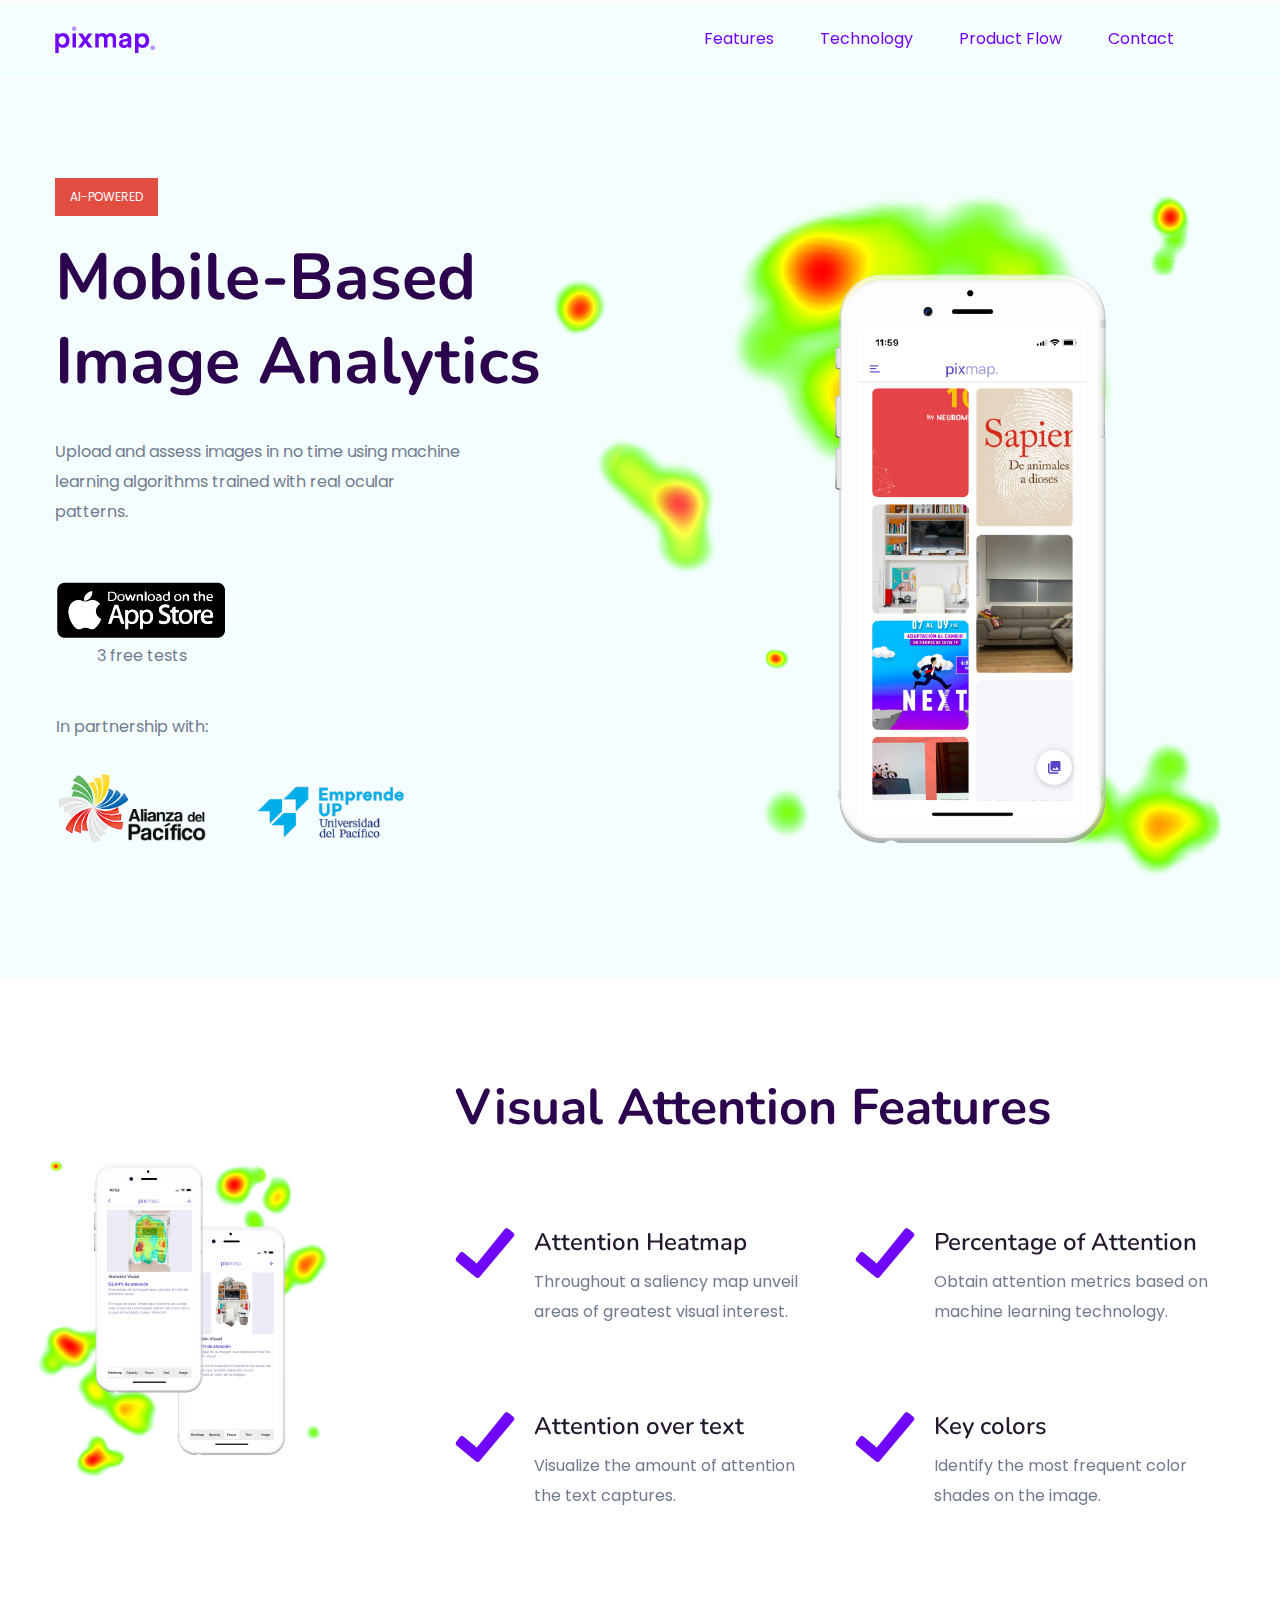
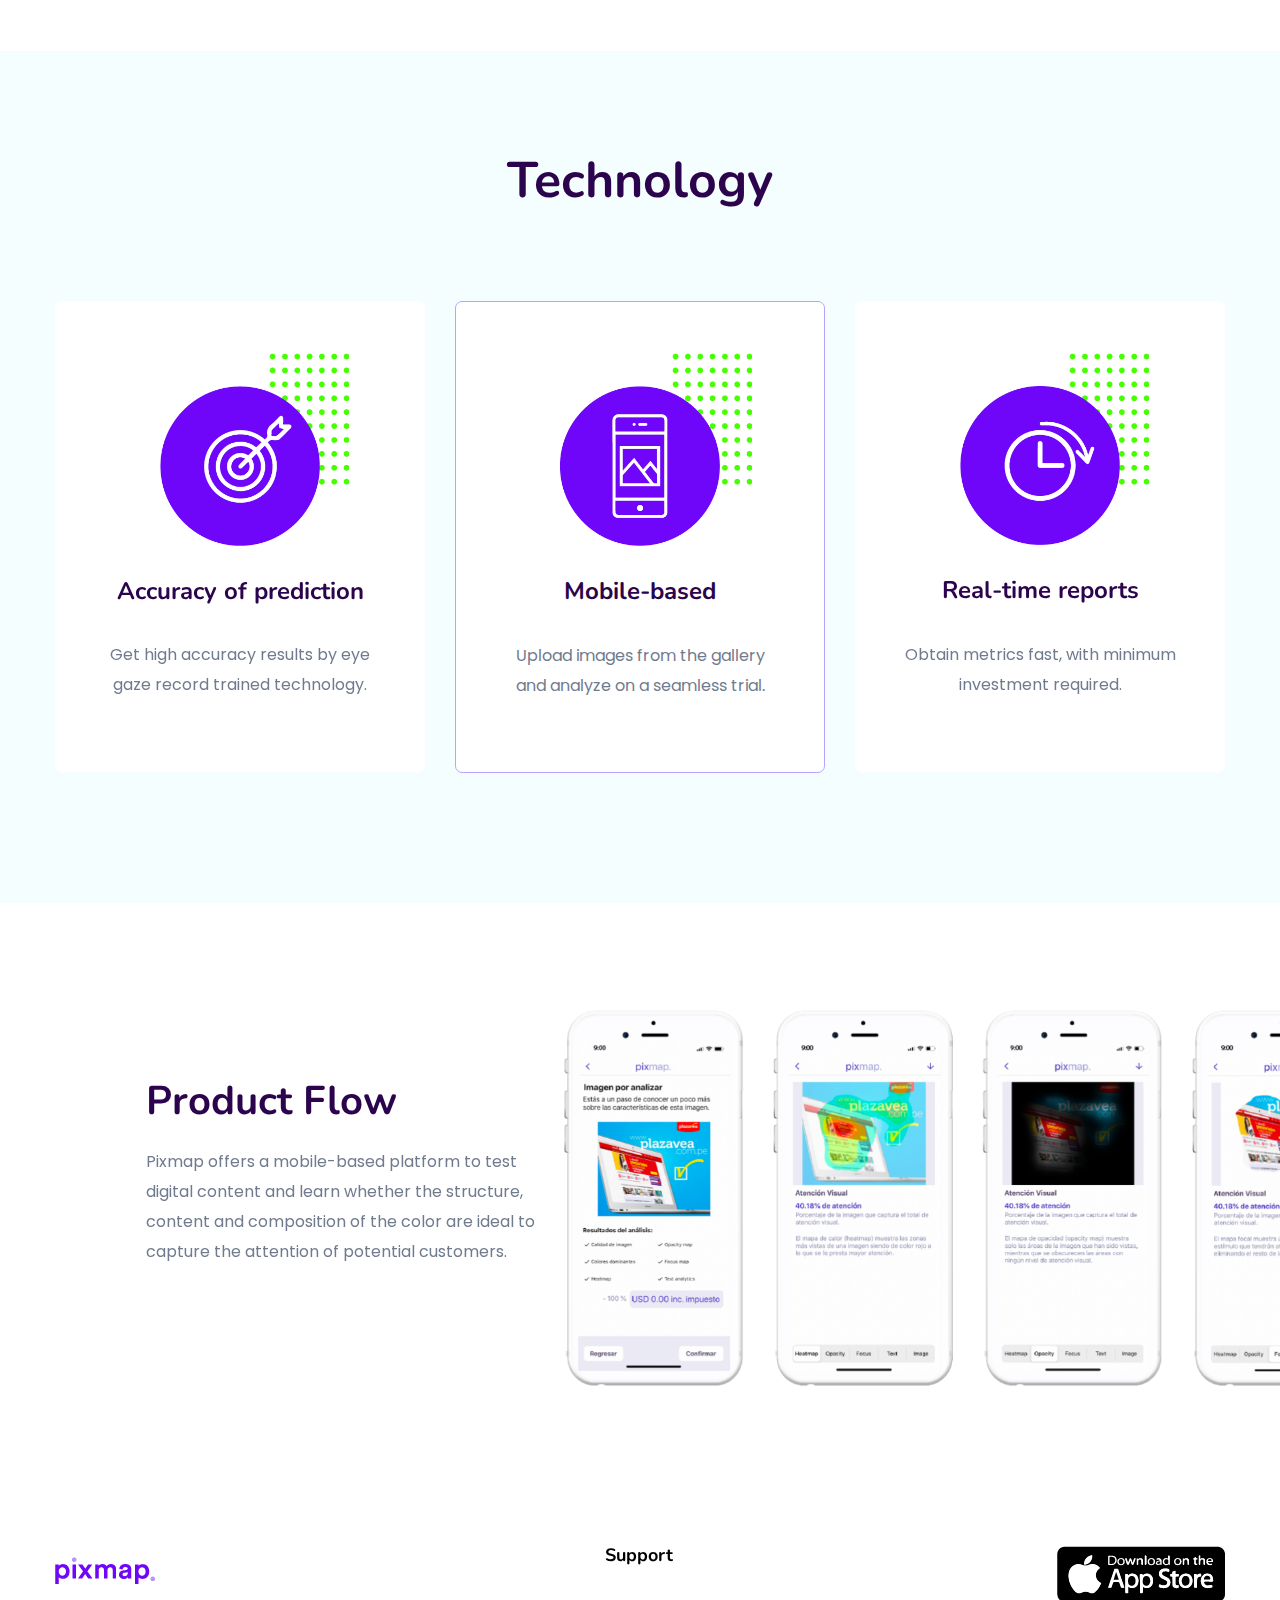
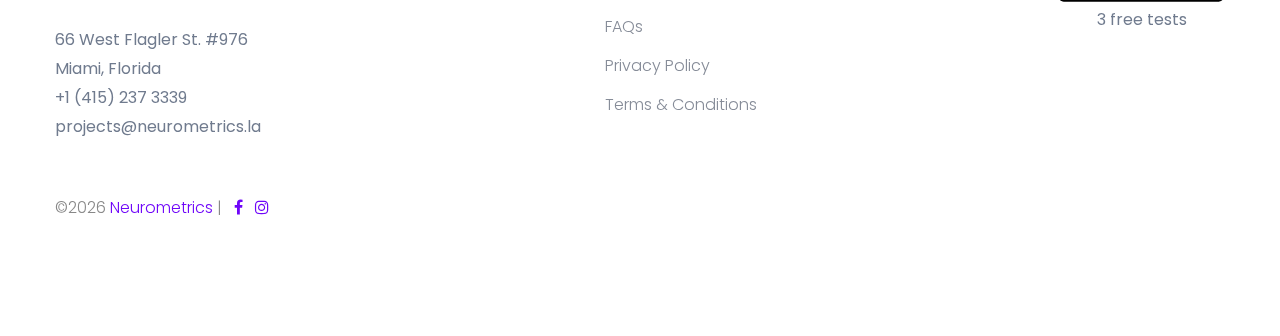
==== commit 28c1585f: "new changes" ====
--- a/index.html
+++ b/index.html
@@ -53,7 +53,7 @@
 
     <header>
         <!-- Header Start -->
-       <div style="padding: 8px; margin-top: 3px;margin-bottom: 3px" class="header-area header-transparrent">
+       <div style="padding: 8px; margin-top: 3px;margin-bottom: 3px; position: relative; " class="header-area header-transparrent sky-blue">
             <div class="main-header header-sticky">
                 <div class="container">
                     <div class="row align-items-center">
--- a/assets/css/style.css
+++ b/assets/css/style.css
@@ -1 +1 @@
-@import url("https://fonts.googleapis.com/css?family=Nunito:300,400,600,700,800,900|Poppins:300,400,500,600,700,800,900&display=swap");.white-bg{background:#ffffff}.gray-bg{background:#f5f5f5}.gray-bg{background:#f7f7fd}.white-bg{background:#fff}.black-bg{background:#16161a}.theme-bg{background:#8f1bdc}.brand-bg{background:#f1f4fa}.testimonial-bg{background:#f9fafc}.white-color{color:#fff}.black-color{color:#16161a}.theme-color{color:#8f1bdc}.boxed-btn{background:#fff;color:#8f1bdc !important;display:inline-block;padding:18px 44px;font-family:"Nunito",sans-serif;font-size:14px;font-weight:400;border:0;border:1px solid #8f1bdc;letter-spacing:3px;text-align:center;color:#8f1bdc;text-transform:uppercase;cursor:pointer}.boxed-btn:hover{background:#8f1bdc;color:#fff !important;border:1px solid #8f1bdc}.boxed-btn:focus{outline:none}.boxed-btn.large-width{width:220px}[data-overlay]{position:relative;background-size:cover;background-repeat:no-repeat;background-position:center center}[data-overlay]::before{position:absolute;left:0;top:0;right:0;bottom:0;content:""}[data-opacity="1"]::before{opacity:0.1}[data-opacity="2"]::before{opacity:0.2}[data-opacity="3"]::before{opacity:0.3}[data-opacity="4"]::before{opacity:0.4}[data-opacity="5"]::before{opacity:0.5}[data-opacity="6"]::before{opacity:0.6}[data-opacity="7"]::before{opacity:0.7}[data-opacity="8"]::before{opacity:0.8}[data-opacity="9"]::before{opacity:0.9}body{font-family:"Poppins",sans-serif;font-weight:normal;font-style:normal}h1,h2,h3,h4,h5,h6{font-family:"Nunito",sans-serif;color:#2b044d;margin-top:0px;font-style:normal;font-weight:500;text-transform:normal}p{font-family:"Poppins",sans-serif;color:#707b8e;font-size:16px;line-height:30px;margin-bottom:15px;font-weight:normal}.bg-img-1{background-image:url(../img/slider/slider-img-1.jpg)}.bg-img-2{background-image:url(../img/background-img/bg-img-2.jpg)}.cta-bg-1{background-image:url(../img/background-img/bg-img-3.jpg)}.img{max-width:100%;-webkit-transition:all .3s ease-out 0s;-moz-transition:all .3s ease-out 0s;-ms-transition:all .3s ease-out 0s;-o-transition:all .3s ease-out 0s;transition:all .3s ease-out 0s}.f-left{float:left}.f-right{float:right}.fix{overflow:hidden}.clear{clear:both}a,.button{-webkit-transition:all .3s ease-out 0s;-moz-transition:all .3s ease-out 0s;-ms-transition:all .3s ease-out 0s;-o-transition:all .3s ease-out 0s;transition:all .3s ease-out 0s}a:focus,.button:focus{text-decoration:none;outline:none}a{color:#635c5c}a:hover{color:#fff}a:focus,a:hover,.portfolio-cat a:hover,.footer -menu li a:hover{text-decoration:none}a,button{color:#fff;outline:medium none}button:focus,input:focus,input:focus,textarea,textarea:focus{outline:0}.uppercase{text-transform:uppercase}input:focus::-moz-placeholder{opacity:0;-webkit-transition:.4s;-o-transition:.4s;transition:.4s}.capitalize{text-transform:capitalize}h1 a,h2 a,h3 a,h4 a,h5 a,h6 a{color:inherit}ul{margin:0px;padding:0px}li{list-style:none}hr{border-bottom:1px solid #eceff8;border-top:0 none;margin:30px 0;padding:0}.theme-overlay{position:relative}.theme-overlay::before{background:#1696e7 none repeat scroll 0 0;content:"";height:100%;left:0;opacity:0.6;position:absolute;top:0;width:100%}.overlay{position:relative;z-index:0}.overlay::before{position:absolute;content:"";top:0;left:0;width:100%;height:100%;z-index:-1}.overlay2{position:relative;z-index:0}.overlay2::before{position:absolute;content:"";background-color:#2E2200;top:0;left:0;width:100%;height:100%;z-index:-1;opacity:0.5}.section-padding{padding-top:120px;padding-bottom:120px}.separator{border-top:1px solid #f2f2f2}.mb-90{margin-bottom:90px}@media (max-width: 767px){.mb-90{margin-bottom:30px}}@media (min-width: 768px) and (max-width: 991px){.mb-90{margin-bottom:45px}}.owl-carousel .owl-nav div{background:rgba(255,255,255,0.8) none repeat scroll 0 0;height:40px;left:20px;line-height:40px;font-size:22px;color:#646464;opacity:1;visibility:visible;position:absolute;text-align:center;top:50%;transform:translateY(-50%);transition:all 0.3s ease 0s;width:40px}.owl-carousel .owl-nav div.owl-next{left:auto;right:-30px}.owl-carousel .owl-nav div.owl-next i{position:relative;right:0;top:1px}.owl-carousel .owl-nav div.owl-prev i{position:relative;right:1px;top:0px}.owl-carousel:hover .owl-nav div{opacity:1;visibility:visible}.owl-carousel:hover .owl-nav div:hover{color:#fff;background:#ff3500}.btn{background:#f9218d;-moz-user-select:none;text-transform:capitalize;color:#fff;cursor:pointer;display:inline-block;font-size:16px;font-weight:400;letter-spacing:1px;line-height:0;margin-bottom:0;padding:30px 44px;border-radius:5px;cursor:pointer;transition:color 0.4s linear;position:relative;z-index:1;border:0;overflow:hidden;margin:0}.btn::before{content:"";position:absolute;left:0;top:0;width:100%;height:100%;background:#da1276;z-index:1;border-radius:5px;transition:transform 0.5s;transition-timing-function:ease;transform-origin:0 0;transition-timing-function:cubic-bezier(0.5, 1.6, 0.4, 0.7);transform:scaleX(0)}.btn:hover::before{transform:scaleX(1);color:#fff !important;z-index:-1}.header-btn{background:#4043bc;padding:20px 11px;min-width:120px;position:relative}.header-btn::before{background:#ec4683}.card-btn1{background:#712fda;border-radius:6px;padding:30px 40px;text-transform:uppercase}.card-btn1::before{background:#ff374b}.btn.focus,.btn:focus{outline:0;box-shadow:none}.radius-btn{padding:30px 43px;border-radius:30px}.border-btn{background:none;-moz-user-select:none;border:2px solid #8f1bdc;padding:18px 38px;margin:10px;text-transform:capitalize;color:#6F06F9;cursor:pointer;display:inline-block;font-size:14px;font-weight:500;letter-spacing:1px;margin-bottom:0;border-radius:5px;position:relative;transition:color 0.4s linear;position:relative;overflow:hidden;margin:0}.border-btn::before{border:2px solid transparent;content:"";position:absolute;left:0;top:0;width:100%;height:100%;background:#6F06F9;z-index:-1;transition:transform 0.5s;transition-timing-function:ease;transform-origin:0 0;transition-timing-function:cubic-bezier(0.5, 1.6, 0.4, 0.7);transform:scaleY(0)}.border-btn:hover::before{transform:scaleY(1);order:2px solid transparent}.border-btn.border-btn2{padding:17px 52px}.send-btn{background:#6F06F9;color:#fff;font-size:14px;width:100%;height:55px;border:none;border-radius:5px;cursor:pointer;transition:color 0.4s linear;position:relative;overflow:hidden;z-index:1}.send-btn::before{border:2px solid transparent;content:"";position:absolute;left:0;top:0;width:100%;height:100%;background:#e6373d;color:#6F06F9;z-index:-1;transition:transform 0.5s;transition-timing-function:ease;transform-origin:0 0;transition-timing-function:cubic-bezier(0.5, 1.6, 0.4, 0.7);transform:scaleX(0)}.send-btn:hover::before{transform:scaleY(1);order:2px solid transparent;color:red}.breadcrumb>.active{color:#888}#scrollUp{background:#6F06F9;height:50px;width:50px;right:31px;bottom:18px;color:#fff;font-size:20px;text-align:center;border-radius:50%;line-height:48px;border:2px solid transparent}@media (max-width: 767px){#scrollUp{right:16px}}#scrollUp:hover{color:#fff}.sticky-bar{left:0;margin:auto;position:fixed;top:0;width:100%;-webkit-box-shadow:0 10px 15px rgba(25,25,25,0.1);box-shadow:0 10px 15px rgba(25,25,25,0.1);z-index:9999;-webkit-animation:300ms ease-in-out 0s normal none 1 running fadeInDown;animation:300ms ease-in-out 0s normal none 1 running fadeInDown;-webkit-box-shadow:0 10px 15px rgba(25,25,25,0.1);background:#fff}.mt-5{margin-top:5px}.mt-10{margin-top:10px}.mt-15{margin-top:15px}.mt-20{margin-top:20px}.mt-25{margin-top:25px}.mt-30{margin-top:30px}.mt-35{margin-top:35px}.mt-40{margin-top:40px}.mt-45{margin-top:45px}.mt-50{margin-top:50px}.mt-55{margin-top:55px}.mt-60{margin-top:60px}.mt-65{margin-top:65px}.mt-70{margin-top:70px}.mt-75{margin-top:75px}.mt-80{margin-top:80px}.mt-85{margin-top:85px}.mt-90{margin-top:90px}.mt-95{margin-top:95px}.mt-100{margin-top:100px}.mt-105{margin-top:105px}.mt-110{margin-top:110px}.mt-115{margin-top:115px}.mt-120{margin-top:120px}.mt-125{margin-top:125px}.mt-130{margin-top:130px}.mt-135{margin-top:135px}.mt-140{margin-top:140px}.mt-145{margin-top:145px}.mt-150{margin-top:150px}.mt-155{margin-top:155px}.mt-160{margin-top:160px}.mt-165{margin-top:165px}.mt-170{margin-top:170px}.mt-175{margin-top:175px}.mt-180{margin-top:180px}.mt-185{margin-top:185px}.mt-190{margin-top:190px}.mt-195{margin-top:195px}.mt-200{margin-top:200px}.mb-5{margin-bottom:5px}.mb-10{margin-bottom:10px}.mb-15{margin-bottom:15px}.mb-20{margin-bottom:20px}.mb-25{margin-bottom:25px}.mb-30{margin-bottom:30px}.mb-35{margin-bottom:35px}.mb-40{margin-bottom:40px}.mb-45{margin-bottom:45px}.mb-50{margin-bottom:50px}.mb-55{margin-bottom:55px}.mb-60{margin-bottom:60px}.mb-65{margin-bottom:65px}.mb-70{margin-bottom:70px}.mb-75{margin-bottom:75px}.mb-80{margin-bottom:80px}.mb-85{margin-bottom:85px}.mb-90{margin-bottom:90px}.mb-95{margin-bottom:95px}.mb-100{margin-bottom:100px}.mb-105{margin-bottom:105px}.mb-110{margin-bottom:110px}.mb-115{margin-bottom:115px}.mb-120{margin-bottom:120px}.mb-125{margin-bottom:125px}.mb-130{margin-bottom:130px}.mb-135{margin-bottom:135px}.mb-140{margin-bottom:140px}.mb-145{margin-bottom:145px}.mb-150{margin-bottom:150px}.mb-155{margin-bottom:155px}.mb-160{margin-bottom:160px}.mb-165{margin-bottom:165px}.mb-170{margin-bottom:170px}.mb-175{margin-bottom:175px}.mb-180{margin-bottom:180px}.mb-185{margin-bottom:185px}.mb-190{margin-bottom:190px}.mb-195{margin-bottom:195px}.mb-200{margin-bottom:200px}.ml-5{margin-left:5px}.ml-10{margin-left:10px}.ml-15{margin-left:15px}.ml-20{margin-left:20px}.ml-25{margin-left:25px}.ml-30{margin-left:30px}.ml-35{margin-left:35px}.ml-40{margin-left:40px}.ml-45{margin-left:45px}.ml-50{margin-left:50px}.ml-55{margin-left:55px}.ml-60{margin-left:60px}.ml-65{margin-left:65px}.ml-70{margin-left:70px}.ml-75{margin-left:75px}.ml-80{margin-left:80px}.ml-85{margin-left:85px}.ml-90{margin-left:90px}.ml-95{margin-left:95px}.ml-100{margin-left:100px}.ml-105{margin-left:105px}.ml-110{margin-left:110px}.ml-115{margin-left:115px}.ml-120{margin-left:120px}.ml-125{margin-left:125px}.ml-130{margin-left:130px}.ml-135{margin-left:135px}.ml-140{margin-left:140px}.ml-145{margin-left:145px}.ml-150{margin-left:150px}.ml-155{margin-left:155px}.ml-160{margin-left:160px}.ml-165{margin-left:165px}.ml-170{margin-left:170px}.ml-175{margin-left:175px}.ml-180{margin-left:180px}.ml-185{margin-left:185px}.ml-190{margin-left:190px}.ml-195{margin-left:195px}.ml-200{margin-left:200px}.mr-5{margin-right:5px}.mr-10{margin-right:10px}.mr-15{margin-right:15px}.mr-20{margin-right:20px}.mr-25{margin-right:25px}.mr-30{margin-right:30px}.mr-35{margin-right:35px}.mr-40{margin-right:40px}.mr-45{margin-right:45px}.mr-50{margin-right:50px}.mr-55{margin-right:55px}.mr-60{margin-right:60px}.mr-65{margin-right:65px}.mr-70{margin-right:70px}.mr-75{margin-right:75px}.mr-80{margin-right:80px}.mr-85{margin-right:85px}.mr-90{margin-right:90px}.mr-95{margin-right:95px}.mr-100{margin-right:100px}.mr-105{margin-right:105px}.mr-110{margin-right:110px}.mr-115{margin-right:115px}.mr-120{margin-right:120px}.mr-125{margin-right:125px}.mr-130{margin-right:130px}.mr-135{margin-right:135px}.mr-140{margin-right:140px}.mr-145{margin-right:145px}.mr-150{margin-right:150px}.mr-155{margin-right:155px}.mr-160{margin-right:160px}.mr-165{margin-right:165px}.mr-170{margin-right:170px}.mr-175{margin-right:175px}.mr-180{margin-right:180px}.mr-185{margin-right:185px}.mr-190{margin-right:190px}.mr-195{margin-right:195px}.mr-200{margin-right:200px}.pt-5{padding-top:5px}.pt-10{padding-top:10px}.pt-15{padding-top:15px}.pt-20{padding-top:20px}.pt-25{padding-top:25px}.pt-30{padding-top:30px}.pt-35{padding-top:35px}.pt-40{padding-top:40px}.pt-45{padding-top:45px}.pt-50{padding-top:50px}.pt-55{padding-top:55px}.pt-60{padding-top:60px}.pt-65{padding-top:65px}.pt-70{padding-top:70px}.pt-75{padding-top:75px}.pt-80{padding-top:80px}.pt-85{padding-top:85px}.pt-90{padding-top:90px}.pt-95{padding-top:95px}.pt-100{padding-top:100px}.pt-105{padding-top:105px}.pt-110{padding-top:110px}.pt-115{padding-top:115px}.pt-120{padding-top:120px}.pt-125{padding-top:125px}.pt-130{padding-top:130px}.pt-135{padding-top:135px}.pt-140{padding-top:140px}.pt-145{padding-top:145px}.pt-150{padding-top:150px}.pt-155{padding-top:155px}.pt-160{padding-top:160px}.pt-165{padding-top:165px}.pt-170{padding-top:170px}.pt-175{padding-top:175px}.pt-180{padding-top:180px}.pt-185{padding-top:185px}.pt-190{padding-top:190px}.pt-195{padding-top:195px}.pt-200{padding-top:200px}.pt-260{padding-top:260px}.pb-5{padding-bottom:5px}.pb-10{padding-bottom:10px}.pb-15{padding-bottom:15px}.pb-20{padding-bottom:20px}.pb-25{padding-bottom:25px}.pb-30{padding-bottom:30px}.pb-35{padding-bottom:35px}.pb-40{padding-bottom:40px}.pb-45{padding-bottom:45px}.pb-50{padding-bottom:50px}.pb-55{padding-bottom:55px}.pb-60{padding-bottom:60px}.pb-65{padding-bottom:65px}.pb-70{padding-bottom:70px}.pb-75{padding-bottom:75px}.pb-80{padding-bottom:80px}.pb-85{padding-bottom:85px}.pb-90{padding-bottom:90px}.pb-95{padding-bottom:95px}.pb-100{padding-bottom:100px}.pb-105{padding-bottom:105px}.pb-110{padding-bottom:110px}.pb-115{padding-bottom:115px}.pb-120{padding-bottom:120px}.pb-125{padding-bottom:125px}.pb-130{padding-bottom:130px}.pb-135{padding-bottom:135px}.pb-140{padding-bottom:140px}.pb-145{padding-bottom:145px}.pb-150{padding-bottom:150px}.pb-155{padding-bottom:155px}.pb-160{padding-bottom:160px}.pb-165{padding-bottom:165px}.pb-170{padding-bottom:170px}.pb-175{padding-bottom:175px}.pb-180{padding-bottom:180px}.pb-185{padding-bottom:185px}.pb-190{padding-bottom:190px}.pb-195{padding-bottom:195px}.pb-200{padding-bottom:200px}.pl-5{padding-left:5px}.pl-10{padding-left:10px}.pl-15{padding-left:15px}.pl-20{padding-left:20px}.pl-25{padding-left:25px}.pl-30{padding-left:30px}.pl-35{padding-left:35px}.pl-40{padding-left:40px}.pl-45{padding-left:45px}.pl-50{padding-left:50px}.pl-55{padding-left:55px}.pl-60{padding-left:60px}.pl-65{padding-left:65px}.pl-70{padding-left:70px}.pl-75{padding-left:75px}.pl-80{padding-left:80px}.pl-85{padding-left:85px}.pl-90{padding-left:90px}.pl-95{padding-left:95px}.pl-100{padding-left:100px}.pl-105{padding-left:105px}.pl-110{padding-left:110px}.pl-115{padding-left:115px}.pl-120{padding-left:120px}.pl-125{padding-left:125px}.pl-130{padding-left:130px}.pl-135{padding-left:135px}.pl-140{padding-left:140px}.pl-145{padding-left:145px}.pl-150{padding-left:150px}.pl-155{padding-left:155px}.pl-160{padding-left:160px}.pl-165{padding-left:165px}.pl-170{padding-left:170px}.pl-175{padding-left:175px}.pl-180{padding-left:180px}.pl-185{padding-left:185px}.pl-190{padding-left:190px}.pl-195{padding-left:195px}.pl-200{padding-left:200px}.pr-5{padding-right:5px}.pr-10{padding-right:10px}.pr-15{padding-right:15px}.pr-20{padding-right:20px}.pr-25{padding-right:25px}.pr-30{padding-right:30px}.pr-35{padding-right:35px}.pr-40{padding-right:40px}.pr-45{padding-right:45px}.pr-50{padding-right:50px}.pr-55{padding-right:55px}.pr-60{padding-right:60px}.pr-65{padding-right:65px}.pr-70{padding-right:70px}.pr-75{padding-right:75px}.pr-80{padding-right:80px}.pr-85{padding-right:85px}.pr-90{padding-right:90px}.pr-95{padding-right:95px}.pr-100{padding-right:100px}.pr-105{padding-right:105px}.pr-110{padding-right:110px}.pr-115{padding-right:115px}.pr-120{padding-right:120px}.pr-125{padding-right:125px}.pr-130{padding-right:130px}.pr-135{padding-right:135px}.pr-140{padding-right:140px}.pr-145{padding-right:145px}.pr-150{padding-right:150px}.pr-155{padding-right:155px}.pr-160{padding-right:160px}.pr-165{padding-right:165px}.pr-170{padding-right:170px}.pr-175{padding-right:175px}.pr-180{padding-right:180px}.pr-185{padding-right:185px}.pr-190{padding-right:190px}.pr-195{padding-right:195px}.pr-200{padding-right:200px}.bounce-animate{animation-name:float-bob;animation-duration:2s;animation-iteration-count:infinite;-moz-animation-name:float-bob;-moz-animation-duration:2s;-moz-animation-iteration-count:infinite;-moz-animation-timing-function:linear;-ms-animation-name:float-bob;-ms-animation-duration:2s;-ms-animation-iteration-count:infinite;-ms-animation-timing-function:linear;-o-animation-name:float-bob;-o-animation-duration:2s;-o-animation-iteration-count:infinite;-o-animation-timing-function:linear}@-webkit-keyframes float-bob{0%{-webkit-transform:translateY(-20px);transform:translateY(-20px)}50%{-webkit-transform:translateY(-10px);transform:translateY(-10px)}100%{-webkit-transform:translateY(-20px);transform:translateY(-20px)}}.heartbeat{animation:heartbeat 1s infinite alternate}@-webkit-keyframes heartbeat{to{-webkit-transform:scale(1.7);transform:scale(1.7)}}.rotateme{-webkit-animation-name:rotateme;animation-name:rotateme;-webkit-animation-duration:50s;animation-duration:50s;-webkit-animation-iteration-count:infinite;animation-iteration-count:infinite;-webkit-animation-timing-function:linear;animation-timing-function:linear}@keyframes rotateme{from{-webkit-transform:rotate(0deg);transform:rotate(0deg)}to{-webkit-transform:rotate(360deg);transform:rotate(360deg)}}@-webkit-keyframes rotateme{from{-webkit-transform:rotate(0deg)}to{-webkit-transform:rotate(360deg)}}.preloader{background-color:#f7f7f7;width:100%;height:100%;position:fixed;top:0;left:0;right:0;bottom:0;z-index:999999;-webkit-transition:.6s;-o-transition:.6s;transition:.6s;margin:0 auto}.preloader .preloader-circle{width:100px;height:100px;position:relative;border-style:solid;border-width:3px;border-top-color:#8f1bdc;border-bottom-color:transparent;border-left-color:transparent;border-right-color:transparent;z-index:10;border-radius:50%;-webkit-box-shadow:0 1px 5px 0 rgba(35,181,185,0.15);box-shadow:0 1px 5px 0 rgba(35,181,185,0.15);background-color:#ffffff;-webkit-animation:zoom 2000ms infinite ease;animation:zoom 2000ms infinite ease;-webkit-transition:.6s;-o-transition:.6s;transition:.6s}.preloader .preloader-circle2{border-top-color:#0078ff}.preloader .preloader-img{position:absolute;top:50%;z-index:200;left:0;right:0;margin:0 auto;text-align:center;display:inline-block;-webkit-transform:translateY(-50%);-ms-transform:translateY(-50%);transform:translateY(-50%);padding-top:6px;-webkit-transition:.6s;-o-transition:.6s;transition:.6s}.preloader .preloader-img img{max-width:55px}.preloader .pere-text strong{font-weight:800;color:#dca73a;text-transform:uppercase}@-webkit-keyframes zoom{0%{-webkit-transform:rotate(0deg);transform:rotate(0deg);-webkit-transition:.6s;-o-transition:.6s;transition:.6s}100%{-webkit-transform:rotate(360deg);transform:rotate(360deg);-webkit-transition:.6s;-o-transition:.6s;transition:.6s}}@keyframes zoom{0%{-webkit-transform:rotate(0deg);transform:rotate(0deg);-webkit-transition:.6s;-o-transition:.6s;transition:.6s}100%{-webkit-transform:rotate(360deg);transform:rotate(360deg);-webkit-transition:.6s;-o-transition:.6s;transition:.6s}}.section-padding2{padding-top:100px;padding-bottom:100px}@media only screen and (min-width: 1200px) and (max-width: 1600px){.section-padding2{padding-top:100px;padding-bottom:100px}}@media only screen and (min-width: 992px) and (max-width: 1199px){.section-padding2{padding-top:100px;padding-bottom:100px}}@media only screen and (min-width: 768px) and (max-width: 991px){.section-padding2{padding-top:50px;padding-bottom:50px}}@media only screen and (min-width: 576px) and (max-width: 767px){.section-padding2{padding-top:25px;padding-bottom:25px}}@media (max-width: 767px){.section-padding2{padding-top:25px;padding-bottom:25px}}.inner-padding{padding-top:450px}@media only screen and (min-width: 1200px) and (max-width: 1600px){.inner-padding{padding-top:400px}}@media only screen and (min-width: 992px) and (max-width: 1199px){.inner-padding{padding-top:300px}}@media only screen and (min-width: 768px) and (max-width: 991px){.inner-padding{padding-top:300px}}@media only screen and (min-width: 576px) and (max-width: 767px){.inner-padding{padding-top:200px}}@media (max-width: 767px){.inner-padding{padding-top:200px}}.section-paddingr{padding-top:0;padding-bottom:120px}@media only screen and (min-width: 1200px) and (max-width: 1600px){.section-paddingr{padding-top:0;padding-bottom:120px}}@media only screen and (min-width: 992px) and (max-width: 1199px){.section-paddingr{padding-top:0;padding-bottom:70px}}@media only screen and (min-width: 768px) and (max-width: 991px){.section-paddingr{padding-top:0;padding-bottom:70px}}@media only screen and (min-width: 576px) and (max-width: 767px){.section-paddingr{padding-top:0;padding-bottom:70px}}@media (max-width: 767px){.section-paddingr{padding-top:0;padding-bottom:70px}}.tips-padding{padding-top:185px;padding-bottom:150px}@media only screen and (min-width: 1200px) and (max-width: 1600px){.tips-padding{padding-top:185px;padding-bottom:150px}}@media only screen and (min-width: 992px) and (max-width: 1199px){.tips-padding{padding-top:92px;padding-bottom:45px}}@media only screen and (min-width: 768px) and (max-width: 991px){.tips-padding{padding-top:92px;padding-bottom:45px}}@media only screen and (min-width: 576px) and (max-width: 767px){.tips-padding{padding-top:40px;padding-bottom:22px}}@media (max-width: 767px){.tips-padding{padding-top:40px;padding-bottom:22px}}.section-padd-top30{padding-top:100px;padding-bottom:100px}@media only screen and (min-width: 1200px) and (max-width: 1600px){.section-padd-top30{padding-top:100px;padding-bottom:100px}}@media only screen and (min-width: 992px) and (max-width: 1199px){.section-padd-top30{padding-top:100px;padding-bottom:100px}}@media only screen and (min-width: 768px) and (max-width: 991px){.section-padd-top30{padding-top:50px;padding-bottom:80px}}@media only screen and (min-width: 576px) and (max-width: 767px){.section-padd-top30{padding-top:25px;padding-bottom:45px}}@media (max-width: 767px){.section-padd-top30{padding-top:20px;padding-bottom:45px}}.section-padd4{padding-top:100px;padding-bottom:55px}@media only screen and (min-width: 1200px) and (max-width: 1600px){.section-padd4{padding-top:100px;padding-bottom:55px}}@media only screen and (min-width: 992px) and (max-width: 1199px){.section-padd4{padding-top:50px;padding-bottom:15px}}@media only screen and (min-width: 768px) and (max-width: 991px){.section-padd4{padding-top:35px;padding-bottom:8px}}@media only screen and (min-width: 576px) and (max-width: 767px){.section-padd4{padding-top:35px;padding-bottom:8px}}@media (max-width: 767px){.section-padd4{padding-top:35px;padding-bottom:8px}}.testimonial-padding{padding-top:157px;padding-bottom:157px}@media only screen and (min-width: 1200px) and (max-width: 1600px){.testimonial-padding{padding-top:157px;padding-bottom:157px}}@media only screen and (min-width: 992px) and (max-width: 1199px){.testimonial-padding{padding-top:120px;padding-bottom:120px}}@media only screen and (min-width: 768px) and (max-width: 991px){.testimonial-padding{padding-top:100px;padding-bottom:100px}}@media only screen and (min-width: 576px) and (max-width: 767px){.testimonial-padding{padding-top:80px;padding-bottom:60px}}@media (max-width: 767px){.testimonial-padding{padding-top:80px;padding-bottom:60px}}.services-padding{padding-top:300px;padding-bottom:150px}@media only screen and (min-width: 1200px) and (max-width: 1600px){.services-padding{padding-top:300px;padding-bottom:150px}}@media only screen and (min-width: 992px) and (max-width: 1199px){.services-padding{padding-top:200px;padding-bottom:150px}}@media only screen and (min-width: 768px) and (max-width: 991px){.services-padding{padding-top:150px;padding-bottom:70px}}@media only screen and (min-width: 576px) and (max-width: 767px){.services-padding{padding-top:150px;padding-bottom:70px}}@media (max-width: 767px){.services-padding{padding-top:150px;padding-bottom:70px}}.footer-padding{padding-top:50px;padding-bottom:100px}@media only screen and (min-width: 1200px) and (max-width: 1600px){.footer-padding{padding-top:50px;padding-bottom:100px}}@media only screen and (min-width: 992px) and (max-width: 1199px){.footer-padding{padding-top:50px;padding-bottom:50px}}@media only screen and (min-width: 768px) and (max-width: 991px){.footer-padding{padding-top:50px;padding-bottom:50px}}@media only screen and (min-width: 576px) and (max-width: 767px){.footer-padding{padding-top:0px;padding-bottom:50px}}@media (max-width: 767px){.footer-padding{padding-top:0px;padding-bottom:50px}}.footer-padding2{padding-top:50px;padding-bottom:100px}@media only screen and (min-width: 1200px) and (max-width: 1600px){.footer-padding2{padding-top:50px;padding-bottom:100px}}@media only screen and (min-width: 992px) and (max-width: 1199px){.footer-padding2{padding-top:50px;padding-bottom:50px}}@media only screen and (min-width: 768px) and (max-width: 991px){.footer-padding2{padding-top:50px;padding-bottom:50px}}@media only screen and (min-width: 576px) and (max-width: 767px){.footer-padding2{padding-top:50px;padding-bottom:50px}}@media (max-width: 767px){.footer-padding2{padding-top:50px;padding-bottom:50px}}.footer-padding3{padding-bottom:100px}@media only screen and (min-width: 1200px) and (max-width: 1600px){.footer-padding3{padding-bottom:100px}}@media only screen and (min-width: 992px) and (max-width: 1199px){.footer-padding3{padding-bottom:50px}}@media only screen and (min-width: 768px) and (max-width: 991px){.footer-padding3{padding-bottom:50px}}@media only screen and (min-width: 576px) and (max-width: 767px){.footer-padding3{padding-bottom:50px}}@media (max-width: 767px){.footer-padding3{padding-bottom:50px}}.white-bg{background:#ffffff}.gray-bg{background:#f5f5f5}.gray-bg{background:#f7f7fd}.white-bg{background:#fff}.black-bg{background:#16161a}.theme-bg{background:#8f1bdc}.brand-bg{background:#f1f4fa}.testimonial-bg{background:#f9fafc}.white-color{color:#fff}.black-color{color:#16161a}.theme-color{color:#8f1bdc}.latest-blog-area .area-heading{margin-bottom:70px}.blog_area a{color:"Nunito",sans-serif !important;text-decoration:none;transition:.4s}.blog_area a:hover,.blog_area a :hover{background:-webkit-linear-gradient(131deg, #8f1bdc 0%, #8f1bdc 99%);-webkit-background-clip:text;-webkit-text-fill-color:transparent;text-decoration:none;transition:.4s}.single-blog{overflow:hidden;margin-bottom:30px}.single-blog:hover{box-shadow:0px 10px 20px 0px rgba(42,34,123,0.1)}.single-blog .thumb{overflow:hidden;position:relative}.single-blog .thumb:after{content:'';position:absolute;left:0;top:0;width:100%;height:100%;background:#000;opacity:0;-webkit-transition:all .3s ease-out 0s;-moz-transition:all .3s ease-out 0s;-ms-transition:all .3s ease-out 0s;-o-transition:all .3s ease-out 0s;transition:all .3s ease-out 0s}.single-blog h4{border-bottom:1px solid #dfdfdf;padding-bottom:34px;margin-bottom:25px}.single-blog a{font-size:20px;font-weight:600}.single-blog .date{color:#666666;text-align:left;display:inline-block;font-size:13px;font-weight:300}.single-blog .tag{text-align:left;display:inline-block;float:left;font-size:13px;font-weight:300;margin-right:22px;position:relative}.single-blog .tag:after{content:'';position:absolute;width:1px;height:10px;background:#acacac;right:-12px;top:7px}@media (max-width: 1199px){.single-blog .tag{margin-right:8px}.single-blog .tag:after{display:none}}.single-blog .likes{margin-right:16px}@media (max-width: 800px){.single-blog{margin-bottom:30px}}.single-blog .single-blog-content{padding:30px}.single-blog .single-blog-content .meta-bottom p{font-size:13px;font-weight:300}.single-blog .single-blog-content .meta-bottom i{color:#fdcb9e;font-size:13px;margin-right:7px}@media (max-width: 1199px){.single-blog .single-blog-content{padding:15px}}.single-blog:hover .thumb:after{opacity:.7;-webkit-transition:all .3s ease-out 0s;-moz-transition:all .3s ease-out 0s;-ms-transition:all .3s ease-out 0s;-o-transition:all .3s ease-out 0s;transition:all .3s ease-out 0s}@media (max-width: 1199px){.single-blog h4{transition:all 300ms linear 0s;border-bottom:1px solid #dfdfdf;padding-bottom:14px;margin-bottom:12px}.single-blog h4 a{font-size:18px}}.full_image.single-blog{position:relative}.full_image.single-blog .single-blog-content{position:absolute;left:35px;bottom:0;opacity:0;visibility:hidden;-webkit-transition:all .3s ease-out 0s;-moz-transition:all .3s ease-out 0s;-ms-transition:all .3s ease-out 0s;-o-transition:all .3s ease-out 0s;transition:all .3s ease-out 0s}@media (min-width: 992px){.full_image.single-blog .single-blog-content{bottom:100px}}.full_image.single-blog h4{-webkit-transition:all .3s ease-out 0s;-moz-transition:all .3s ease-out 0s;-ms-transition:all .3s ease-out 0s;-o-transition:all .3s ease-out 0s;transition:all .3s ease-out 0s;border-bottom:none;padding-bottom:5px}.full_image.single-blog a{font-size:20px;font-weight:600}.full_image.single-blog .date{color:#fff}.full_image.single-blog:hover .single-blog-content{opacity:1;visibility:visible;-webkit-transition:all .3s ease-out 0s;-moz-transition:all .3s ease-out 0s;-ms-transition:all .3s ease-out 0s;-o-transition:all .3s ease-out 0s;transition:all .3s ease-out 0s}.l_blog_item .l_blog_text .date{margin-top:24px;margin-bottom:15px}.l_blog_item .l_blog_text .date a{font-size:12px}.l_blog_item .l_blog_text h4{font-size:18px;border-bottom:1px solid #eeeeee;margin-bottom:0px;padding-bottom:20px;-webkit-transition:all .3s ease-out 0s;-moz-transition:all .3s ease-out 0s;-ms-transition:all .3s ease-out 0s;-o-transition:all .3s ease-out 0s;transition:all .3s ease-out 0s}.l_blog_item .l_blog_text p{margin-bottom:0px;padding-top:20px}.causes_slider .owl-dots{text-align:center;margin-top:80px}.causes_slider .owl-dots .owl-dot{height:14px;width:14px;background:#eeeeee;display:inline-block;margin-right:7px}.causes_slider .owl-dots .owl-dot:last-child{margin-right:0px}.causes_item{background:#fff}.causes_item .causes_img{position:relative}.causes_item .causes_img .c_parcent{position:absolute;bottom:0px;width:100%;left:0px;height:3px;background:rgba(255,255,255,0.5)}.causes_item .causes_img .c_parcent span{width:70%;height:3px;position:absolute;left:0px;bottom:0px}.causes_item .causes_img .c_parcent span:before{content:"75%";position:absolute;right:-10px;bottom:0px;color:#fff;padding:0px 5px}.causes_item .causes_text{padding:30px 35px 40px 30px}.causes_item .causes_text h4{font-size:18px;font-weight:600;margin-bottom:15px;cursor:pointer}.causes_item .causes_text p{font-size:14px;line-height:24px;font-weight:300;margin-bottom:0px}.causes_item .causes_bottom a{width:50%;border:1px solid;text-align:center;float:left;line-height:50px;color:#fff;font-size:14px;font-weight:500}.causes_item .causes_bottom a+a{border-color:#eeeeee;background:#fff;font-size:14px}.latest_blog_area{background:#f9f9ff}.single-recent-blog-post{margin-bottom:30px}.single-recent-blog-post .thumb{overflow:hidden}.single-recent-blog-post .thumb img{transition:all 0.7s linear}.single-recent-blog-post .details{padding-top:30px}.single-recent-blog-post .details .sec_h4{line-height:24px;padding:10px 0px 13px;transition:all 0.3s linear}.single-recent-blog-post .date{font-size:14px;line-height:24px;font-weight:400}.single-recent-blog-post:hover img{transform:scale(1.23) rotate(10deg)}.tags .tag_btn{font-size:12px;font-weight:500;line-height:20px;border:1px solid #eeeeee;display:inline-block;padding:1px 18px;text-align:center}.tags .tag_btn+.tag_btn{margin-left:2px}.blog_categorie_area{padding-top:30px;padding-bottom:30px}@media (min-width: 900px){.blog_categorie_area{padding-top:80px;padding-bottom:80px}}@media (min-width: 1100px){.blog_categorie_area{padding-top:120px;padding-bottom:120px}}.categories_post{position:relative;text-align:center;cursor:pointer}.categories_post img{max-width:100%}.categories_post .categories_details{position:absolute;top:20px;left:20px;right:20px;bottom:20px;background:rgba(34,34,34,0.75);color:#fff;transition:all 0.3s linear;display:flex;align-items:center;justify-content:center}.categories_post .categories_details h5{margin-bottom:0px;font-size:18px;line-height:26px;text-transform:uppercase;color:#fff;position:relative}.categories_post .categories_details p{font-weight:300;font-size:14px;line-height:26px;margin-bottom:0px}.categories_post .categories_details .border_line{margin:10px 0px;background:#fff;width:100%;height:1px}.categories_post:hover .categories_details{background:rgba(222,99,32,0.85)}.blog_item{margin-bottom:50px}.blog_details{padding:30px 0 20px 10px;box-shadow:0px 10px 20px 0px rgba(221,221,221,0.3)}@media (min-width: 768px){.blog_details{padding:60px 30px 35px 35px}}.blog_details p{margin-bottom:30px}.blog_details a{color:#ff8b23}.blog_details a:hover{color:#ff5c97}.blog_details h2{font-size:18px;font-weight:600;margin-bottom:8px}@media (min-width: 768px){.blog_details h2{font-size:24px;margin-bottom:15px}}.blog-info-link li{float:left;font-size:14px}.blog-info-link li a{color:#999999}.blog-info-link li i,.blog-info-link li span{font-size:13px;margin-right:5px}.blog-info-link li::after{content:"|";padding-left:10px;padding-right:10px}.blog-info-link li:last-child::after{display:none}.blog-info-link::after{content:"";display:block;clear:both;display:table}.blog_item_img{position:relative}.blog_item_img .blog_item_date{position:absolute;bottom:-10px;left:10px;display:block;color:#fff;background-color:#8f1bdc;padding:8px 15px;border-radius:5px}@media (min-width: 768px){.blog_item_img .blog_item_date{bottom:-20px;left:40px;padding:13px 30px}}.blog_item_img .blog_item_date h3{font-size:22px;font-weight:600;color:#fff;margin-bottom:0;line-height:1.2}@media (min-width: 768px){.blog_item_img .blog_item_date h3{font-size:30px}}.blog_item_img .blog_item_date p{font-size:18px;margin-bottom:0;color:#fff}@media (min-width: 768px){.blog_item_img .blog_item_date p{font-size:18px}}.blog_right_sidebar .widget_title{font-size:20px;margin-bottom:40px}.blog_right_sidebar .widget_title::after{content:"";display:block;padding-top:15px;border-bottom:1px solid #f0e9ff}.blog_right_sidebar .single_sidebar_widget{background:#fbf9ff;padding:30px;margin-bottom:30px}.blog_right_sidebar .single_sidebar_widget .btn_1{margin-top:0px}.blog_right_sidebar .search_widget .form-control{height:50px;border-color:#f0e9ff;font-size:13px;color:#999999;padding-left:20px;border-radius:0;border-right:0}.blog_right_sidebar .search_widget .form-control::placeholder{color:#999999}.blog_right_sidebar .search_widget .form-control:focus{border-color:#f0e9ff;outline:0;box-shadow:none}.blog_right_sidebar .search_widget .input-group button{background:#8f1bdc;border-left:0;border:1px solid #f0e9ff;padding:4px 15px;border-left:0;cursor:pointer}.blog_right_sidebar .search_widget .input-group button i{color:#fff}.blog_right_sidebar .search_widget .input-group button span{font-size:14px;color:#999999}.blog_right_sidebar .newsletter_widget .form-control{height:50px;border-color:#f0e9ff;font-size:13px;color:#999999;padding-left:20px;border-radius:0}.blog_right_sidebar .newsletter_widget .form-control::placeholder{color:#999999}.blog_right_sidebar .newsletter_widget .form-control:focus{border-color:#f0e9ff;outline:0;box-shadow:none}.blog_right_sidebar .newsletter_widget .input-group button{background:#fff;border-left:0;border:1px solid #f0e9ff;padding:4px 15px;border-left:0}.blog_right_sidebar .newsletter_widget .input-group button i,.blog_right_sidebar .newsletter_widget .input-group button span{font-size:14px;color:#fff}.blog_right_sidebar .post_category_widget .cat-list li{border-bottom:1px solid #f0e9ff;transition:all 0.3s ease 0s;padding-bottom:12px}.blog_right_sidebar .post_category_widget .cat-list li:last-child{border-bottom:0}.blog_right_sidebar .post_category_widget .cat-list li a{font-size:14px;line-height:20px;color:#888888}.blog_right_sidebar .post_category_widget .cat-list li a p{margin-bottom:0px}.blog_right_sidebar .post_category_widget .cat-list li+li{padding-top:15px}.blog_right_sidebar .popular_post_widget .post_item .media-body{justify-content:center;align-self:center;padding-left:20px}.blog_right_sidebar .popular_post_widget .post_item .media-body h3{font-size:16px;line-height:20px;margin-bottom:6px;transition:all 0.3s linear}.blog_right_sidebar .popular_post_widget .post_item .media-body a:hover{color:#fff}.blog_right_sidebar .popular_post_widget .post_item .media-body p{font-size:14px;line-height:21px;margin-bottom:0px}.blog_right_sidebar .popular_post_widget .post_item+.post_item{margin-top:20px}.blog_right_sidebar .tag_cloud_widget ul li{display:inline-block}.blog_right_sidebar .tag_cloud_widget ul li a{display:inline-block;border:1px solid #eeeeee;background:#fff;padding:4px 20px;margin-bottom:8px;margin-right:3px;transition:all 0.3s ease 0s;color:#888888;font-size:13px}.blog_right_sidebar .tag_cloud_widget ul li a:hover{background:#8f1bdc;color:#fff !important;-webkit-text-fill-color:#fff;text-decoration:none;-webkit-transition:0.5s;transition:0.5s}.blog_right_sidebar .instagram_feeds .instagram_row{display:flex;margin-right:-6px;margin-left:-6px}.blog_right_sidebar .instagram_feeds .instagram_row li{width:33.33%;float:left;padding-right:6px;padding-left:6px;margin-bottom:15px}.blog_right_sidebar .br{width:100%;height:1px;background:#eee;margin:30px 0px}.blog-pagination{margin-top:80px}.blog-pagination .page-link{font-size:14px;position:relative;display:block;padding:0;text-align:center;margin-left:-1px;line-height:45px;width:45px;height:45px;border-radius:0 !important;color:#8a8a8a;border:1px solid #f0e9ff;margin-right:10px}.blog-pagination .page-link i,.blog-pagination .page-link span{font-size:13px}.blog-pagination .page-item.active .page-link{background-color:#fbf9ff;border-color:#f0e9ff;color:#888888}.blog-pagination .page-item:last-child .page-link{margin-right:0}.single-post-area .blog_details{box-shadow:none;padding:0}.single-post-area .social-links{padding-top:10px}.single-post-area .social-links li{display:inline-block;margin-bottom:10px}.single-post-area .social-links li a{color:#cccccc;padding:7px;font-size:14px;transition:all 0.2s linear}.single-post-area .blog_details{padding-top:26px}.single-post-area .blog_details p{margin-bottom:20px;font-size:15px}.single-post-area .quote-wrapper{background:rgba(130,139,178,0.1);padding:15px;line-height:1.733;color:#888888;font-style:italic;margin-top:25px;margin-bottom:25px}@media (min-width: 768px){.single-post-area .quote-wrapper{padding:30px}}.single-post-area .quotes{background:#fff;padding:15px 15px 15px 20px;border-left:2px solid}@media (min-width: 768px){.single-post-area .quotes{padding:25px 25px 25px 30px}}.single-post-area .arrow{position:absolute}.single-post-area .arrow .lnr{font-size:20px;font-weight:600}.single-post-area .thumb .overlay-bg{background:rgba(0,0,0,0.8)}.single-post-area .navigation-top{padding-top:15px;border-top:1px solid #f0e9ff}.single-post-area .navigation-top p{margin-bottom:0}.single-post-area .navigation-top .like-info{font-size:14px}.single-post-area .navigation-top .like-info i,.single-post-area .navigation-top .like-info span{font-size:16px;margin-right:5px}.single-post-area .navigation-top .comment-count{font-size:14px}.single-post-area .navigation-top .comment-count i,.single-post-area .navigation-top .comment-count span{font-size:16px;margin-right:5px}.single-post-area .navigation-top .social-icons li{display:inline-block;margin-right:15px}.single-post-area .navigation-top .social-icons li:last-child{margin:0}.single-post-area .navigation-top .social-icons li i,.single-post-area .navigation-top .social-icons li span{font-size:14px;color:#999999}.single-post-area .blog-author{padding:40px 30px;background:#fbf9ff;margin-top:50px}@media (max-width: 600px){.single-post-area .blog-author{padding:20px 8px}}.single-post-area .blog-author img{width:90px;height:90px;border-radius:50%;margin-right:30px}@media (max-width: 600px){.single-post-area .blog-author img{margin-right:15px;width:45px;height:45px}}.single-post-area .blog-author a{display:inline-block}.single-post-area .blog-author a:hover{color:#ff5c97}.single-post-area .blog-author p{margin-bottom:0;font-size:15px}.single-post-area .blog-author h4{font-size:16px}.single-post-area .navigation-area{border-bottom:1px solid #eee;padding-bottom:30px;margin-top:55px}.single-post-area .navigation-area p{margin-bottom:0px}.single-post-area .navigation-area h4{font-size:18px;line-height:25px}.single-post-area .navigation-area .nav-left{text-align:left}.single-post-area .navigation-area .nav-left .thumb{margin-right:20px;background:#000}.single-post-area .navigation-area .nav-left .thumb img{-webkit-transition:all .3s ease-out 0s;-moz-transition:all .3s ease-out 0s;-ms-transition:all .3s ease-out 0s;-o-transition:all .3s ease-out 0s;transition:all .3s ease-out 0s}.single-post-area .navigation-area .nav-left .lnr{margin-left:20px;opacity:0;-webkit-transition:all .3s ease-out 0s;-moz-transition:all .3s ease-out 0s;-ms-transition:all .3s ease-out 0s;-o-transition:all .3s ease-out 0s;transition:all .3s ease-out 0s}.single-post-area .navigation-area .nav-left:hover .lnr{opacity:1}.single-post-area .navigation-area .nav-left:hover .thumb img{opacity:.5}@media (max-width: 767px){.single-post-area .navigation-area .nav-left{margin-bottom:30px}}.single-post-area .navigation-area .nav-right{text-align:right}.single-post-area .navigation-area .nav-right .thumb{margin-left:20px;background:#000}.single-post-area .navigation-area .nav-right .thumb img{-webkit-transition:all .3s ease-out 0s;-moz-transition:all .3s ease-out 0s;-ms-transition:all .3s ease-out 0s;-o-transition:all .3s ease-out 0s;transition:all .3s ease-out 0s}.single-post-area .navigation-area .nav-right .lnr{margin-right:20px;opacity:0;-webkit-transition:all .3s ease-out 0s;-moz-transition:all .3s ease-out 0s;-ms-transition:all .3s ease-out 0s;-o-transition:all .3s ease-out 0s;transition:all .3s ease-out 0s}.single-post-area .navigation-area .nav-right:hover .lnr{opacity:1}.single-post-area .navigation-area .nav-right:hover .thumb img{opacity:.5}@media (max-width: 991px){.single-post-area .sidebar-widgets{padding-bottom:0px}}.comments-area{background:transparent;border-top:1px solid #eee;padding:45px 0;margin-top:50px}@media (max-width: 414px){.comments-area{padding:50px 8px}}.comments-area h4{margin-bottom:35px;font-size:18px}.comments-area h5{font-size:16px;margin-bottom:0px}.comments-area .comment-list{padding-bottom:48px}.comments-area .comment-list:last-child{padding-bottom:0px}.comments-area .comment-list.left-padding{padding-left:25px}@media (max-width: 413px){.comments-area .comment-list .single-comment h5{font-size:12px}.comments-area .comment-list .single-comment .date{font-size:11px}.comments-area .comment-list .single-comment .comment{font-size:10px}}.comments-area .thumb{margin-right:20px}.comments-area .thumb img{width:70px;border-radius:50%}.comments-area .date{font-size:14px;color:#999999;margin-bottom:0;margin-left:20px}.comments-area .comment{margin-bottom:10px;color:#777777;font-size:15px}.comments-area .btn-reply{background-color:transparent;color:#888888;padding:5px 18px;font-size:14px;display:block;font-weight:400}.comment-form{border-top:1px solid #eee;padding-top:45px;margin-top:50px;margin-bottom:20px}.comment-form .form-group{margin-bottom:30px}.comment-form h4{margin-bottom:40px;font-size:18px;line-height:22px}.comment-form .name{padding-left:0px}@media (max-width: 767px){.comment-form .name{padding-right:0px;margin-bottom:1rem}}.comment-form .email{padding-right:0px}@media (max-width: 991px){.comment-form .email{padding-left:0px}}.comment-form .form-control{border:1px solid #f0e9ff;border-radius:5px;height:48px;padding-left:18px;font-size:13px;background:transparent}.comment-form .form-control:focus{outline:0;box-shadow:none}.comment-form .form-control::placeholder{font-weight:300;color:#999999}.comment-form .form-control::placeholder{color:#777777}.comment-form textarea{padding-top:18px;border-radius:12px;height:100% !important}.comment-form ::-webkit-input-placeholder{font-size:13px;color:#777}.comment-form ::-moz-placeholder{font-size:13px;color:#777}.comment-form :-ms-input-placeholder{font-size:13px;color:#777}.comment-form :-moz-placeholder{font-size:13px;color:#777}.dropdown .dropdown-menu{-webkit-transition:all 0.3s;-moz-transition:all 0.3s;-ms-transition:all 0.3s;-o-transition:all 0.3s;transition:all 0.3s}.contact-info{margin-bottom:25px}.contact-info__icon{margin-right:20px}.contact-info__icon i,.contact-info__icon span{color:#8f9195;font-size:27px}.contact-info .media-body h3{font-size:16px;margin-bottom:0;font-size:16px;color:#2a2a2a}.contact-info .media-body h3 a:hover{color:#222}.contact-info .media-body p{color:#8a8a8a}.contact-title{font-size:27px;font-weight:600;margin-bottom:20px}.form-contact label{font-size:14px}.form-contact .form-group{margin-bottom:30px}.form-contact .form-control{border:1px solid #e5e6e9;border-radius:0px;height:48px;padding-left:18px;font-size:13px;background:transparent}.form-contact .form-control:focus{outline:0;box-shadow:none}.form-contact .form-control::placeholder{font-weight:300;color:#999999}.form-contact textarea{border-radius:0px;height:100% !important}.modal-message .modal-dialog{position:absolute;top:36%;left:50%;transform:translateX(-50%) translateY(-50%) !important;margin:0px;max-width:500px;width:100%}.modal-message .modal-dialog .modal-content .modal-header{text-align:center;display:block;border-bottom:none;padding-top:50px;padding-bottom:50px}.modal-message .modal-dialog .modal-content .modal-header .close{position:absolute;right:-15px;top:-15px;padding:0px;color:#fff;opacity:1;cursor:pointer}.modal-message .modal-dialog .modal-content .modal-header h2{display:block;text-align:center;padding-bottom:10px}.modal-message .modal-dialog .modal-content .modal-header p{display:block}.contact-section .btn_2{background-color:#191d34;padding:18px 60px;border-radius:50px;margin-top:0}.contact-section .btn_2:hover{background-color:#222}.breadcam_bg{background-image:url(../img/banner/bradcam.png)}.breadcam_bg_1{background-image:url(../img/banner/bradcam2.png)}.breadcam_bg_2{background-image:url(../img/banner/bradcam3.png)}.bradcam_area{background-size:cover;background-position:center center;padding:160px 0;background-position:bottom;background-repeat:no-repeat}@media (max-width: 767px){.bradcam_area{padding:150px 0}}@media (min-width: 768px) and (max-width: 991px){.bradcam_area{padding:150px 0}}.bradcam_area h3{font-size:50px;color:#fff;font-weight:900;margin-bottom:0;font-family:"Nunito",sans-serif;text-transform:capitalize}@media (max-width: 767px){.bradcam_area h3{font-size:30px}}@media (min-width: 768px) and (max-width: 991px){.bradcam_area h3{font-size:40px}}.popup_box{background:#fff;display:inline-block;z-index:9;width:681px;padding:60px 40px}@media (max-width: 767px){.popup_box{width:320px;padding:45px 30px}}@media only screen and (min-width: 480px) and (max-width: 767px){.popup_box{width:420px !important;padding:45px 30px}}.popup_box h3{text-align:center;font-size:22px;color:#1F1F1F;margin-bottom:46px}.popup_box .boxed-btn3{width:100%;text-transform:capitalize}.popup_box .nice-select{-webkit-tap-highlight-color:transparent;background-color:#fff;border:solid 1px #E2E2E2;box-sizing:border-box;clear:both;cursor:pointer;display:block;float:left;font-family:"Poppins",sans-serif;font-weight:normal;width:100% !important;line-height:50px;outline:none;padding-left:18px;padding-right:30px;position:relative;text-align:left !important;-webkit-transition:all 0.2s ease-in-out;transition:all 0.2s ease-in-out;-webkit-user-select:none;-moz-user-select:none;-ms-user-select:none;user-select:none;white-space:nowrap;width:auto;border-radius:0;margin-bottom:30px;height:50px !important;font-size:16px;font-weight:400;color:#919191}.popup_box .nice-select::after{content:"\f0d7";display:block;height:5px;margin-top:-5px;pointer-events:none;position:absolute;right:17px;top:3px;transition:all 0.15s ease-in-out;width:5px;font-family:fontawesome;color:#919191;font-size:15px}.popup_box .nice-select.open .list{opacity:1;pointer-events:auto;-webkit-transform:scale(1) translateY(0);-ms-transform:scale(1) translateY(0);transform:scale(1) translateY(0);height:200px;overflow-y:scroll}.popup_box .nice-select.list{height:200px;overflow-y:scroll}#test-form{display:inline-block;margin:auto;text-align:center;position:absolute;left:50%;top:50%;-webkit-transform:translate(-50%, -50%);-ms-transform:translate(-50%, -50%);transform:translate(-50%, -50%)}@media (max-width: 767px){#test-form{top:0;left:0;width:100%;height:100%;-webkit-transform:none;-ms-transform:none;transform:none}}#test-form .mfp-close-btn-in .mfp-close{color:#333;display:none !important}#test-form button.mfp-close{display:none !important}@media (max-width: 767px){#test-form button.mfp-close{display:block !important;position:absolute;left:0;right:0;margin:auto}}#test-form button.mfp-close{overflow:visible;cursor:pointer;background:transparent;border:0;-webkit-appearance:none;display:block;outline:none;padding:0;z-index:1046;box-shadow:none;touch-action:manipulation;width:40px;height:40px;background:#4A3600;text-align:center;line-height:20px;position:absolute;right:0;border-bottom-right-radius:20px;border-bottom-left-radius:20px;position:absolute;right:-6px;color:#fff !important}.mfp-bg{top:0;left:0;width:100%;height:100%;z-index:1042;overflow:hidden;position:fixed;background:#4A3600;opacity:0.6}@media (max-width: 767px){.gj-picker.gj-picker-md.timepicker{width:310px;left:6px !important}}@media (max-width: 767px){.gj-picker.gj-picker-md.datepicker.gj-unselectable{width:320px;left:0 !important}}.flex-center-start{display:-webkit-box;display:-ms-flexbox;display:flex;-webkit-box-align:center;-ms-flex-align:center;align-items:center;-webkit-box-pack:start;-ms-flex-pack:start;justify-content:start}.overlay::before{background-image:-moz-linear-gradient(170deg, rgba(34,34,34,0) 0%, #000 100%);background-image:-webkit-linear-gradient(170deg, rgba(34,34,34,0) 0%, #000 100%);background-image:-ms-linear-gradient(170deg, rgba(34,34,34,0) 0%, #000 100%)}.best-pricing::before{background-image:-moz-linear-gradient(0deg, #f9218d 0%, #6c19f6 100%);background-image:-webkit-linear-gradient(0deg, #f9218d 0%, #6c19f6 100%);background-image:-ms-linear-gradient(0deg, #f9218d 0%, #6c19f6 100%)}.available-app-area{background-image:-moz-linear-gradient(0deg, #6c19f6 0%, #f9218d 100%);background-image:-webkit-linear-gradient(0deg, #6c19f6 0%, #f9218d 100%);background-image:-ms-linear-gradient(0deg, #6c19f6 0%, #f9218d 100%)}.sample-text-area{background:#fff;padding-right:70px;padding-bottom:70px}.text-heading{margin-bottom:30px;font-size:24px}b,sup,sub,u,del{color:#222}.typography h1,.typography h2,.typography h3,.typography h4,.typography h5,.typography h6{color:#828bb2}.button-area{background:#fff}.button-area .border-top-generic{padding:70px 15px;border-top:1px dotted #eee}.button-group-area .genric-btn{margin-right:10px;margin-top:10px}.button-group-area .genric-btn:last-child{margin-right:0}.genric-btn{display:inline-block;outline:none;line-height:40px;padding:0 30px;font-size:.8em;text-align:center;text-decoration:none;font-weight:500;cursor:pointer;-webkit-transition:all 0.3s ease 0s;-moz-transition:all 0.3s ease 0s;-o-transition:all 0.3s ease 0s;transition:all 0.3s ease 0s}.genric-btn:focus{outline:none}.genric-btn.e-large{padding:0 40px;line-height:50px}.genric-btn.large{line-height:45px}.genric-btn.medium{line-height:30px}.genric-btn.small{line-height:25px}.genric-btn.radius{border-radius:3px}.genric-btn.circle{border-radius:20px}.genric-btn.arrow{display:-webkit-inline-box;display:-ms-inline-flexbox;display:inline-flex;-webkit-box-align:center;-ms-flex-align:center;align-items:center}.genric-btn.arrow span{margin-left:10px}.genric-btn.default{color:#415094;background:#f9f9ff;border:1px solid transparent}.genric-btn.default:hover{border:1px solid #f9f9ff;background:#fff}.genric-btn.default-border{border:1px solid #f9f9ff;background:#fff}.genric-btn.default-border:hover{color:#415094;background:#f9f9ff;border:1px solid transparent}.genric-btn.primary{color:#fff;background:#222;border:1px solid transparent}.genric-btn.primary:hover{color:#222;border:1px solid #222;background:#fff}.genric-btn.primary-border{color:#222;border:1px solid #222;background:#fff}.genric-btn.primary-border:hover{color:#fff;background:#222;border:1px solid transparent}.genric-btn.success{color:#fff;background:#4cd3e3;border:1px solid transparent}.genric-btn.success:hover{color:#4cd3e3;border:1px solid #4cd3e3;background:#fff}.genric-btn.success-border{color:#4cd3e3;border:1px solid #4cd3e3;background:#fff}.genric-btn.success-border:hover{color:#fff;background:#4cd3e3;border:1px solid transparent}.genric-btn.info{color:#fff;background:#38a4ff;border:1px solid transparent}.genric-btn.info:hover{color:#38a4ff;border:1px solid #38a4ff;background:#fff}.genric-btn.info-border{color:#38a4ff;border:1px solid #38a4ff;background:#fff}.genric-btn.info-border:hover{color:#fff;background:#38a4ff;border:1px solid transparent}.genric-btn.warning{color:#fff;background:#f4e700;border:1px solid transparent}.genric-btn.warning:hover{color:#f4e700;border:1px solid #f4e700;background:#fff}.genric-btn.warning-border{color:#f4e700;border:1px solid #f4e700;background:#fff}.genric-btn.warning-border:hover{color:#fff;background:#f4e700;border:1px solid transparent}.genric-btn.danger{color:#fff;background:#f44a40;border:1px solid transparent}.genric-btn.danger:hover{color:#f44a40;border:1px solid #f44a40;background:#fff}.genric-btn.danger-border{color:#f44a40;border:1px solid #f44a40;background:#fff}.genric-btn.danger-border:hover{color:#fff;background:#f44a40;border:1px solid transparent}.genric-btn.link{color:#415094;background:#f9f9ff;text-decoration:underline;border:1px solid transparent}.genric-btn.link:hover{color:#415094;border:1px solid #f9f9ff;background:#fff}.genric-btn.link-border{color:#415094;border:1px solid #f9f9ff;background:#fff;text-decoration:underline}.genric-btn.link-border:hover{color:#415094;background:#f9f9ff;border:1px solid transparent}.genric-btn.disable{color:#222,0.3;background:#f9f9ff;border:1px solid transparent;cursor:not-allowed}.generic-blockquote{padding:30px 50px 30px 30px;background:#f9f9ff;border-left:2px solid #222}.progress-table-wrap{overflow-x:scroll}.progress-table{background:#f9f9ff;padding:15px 0px 30px 0px;min-width:800px}.progress-table .serial{width:11.83%;padding-left:30px}.progress-table .country{width:28.07%}.progress-table .visit{width:19.74%}.progress-table .percentage{width:40.36%;padding-right:50px}.progress-table .table-head{display:flex}.progress-table .table-head .serial,.progress-table .table-head .country,.progress-table .table-head .visit,.progress-table .table-head .percentage{color:#415094;line-height:40px;text-transform:uppercase;font-weight:500}.progress-table .table-row{padding:15px 0;border-top:1px solid #edf3fd;display:flex}.progress-table .table-row .serial,.progress-table .table-row .country,.progress-table .table-row .visit,.progress-table .table-row .percentage{display:flex;align-items:center}.progress-table .table-row .country img{margin-right:15px}.progress-table .table-row .percentage .progress{width:80%;border-radius:0px;background:transparent}.progress-table .table-row .percentage .progress .progress-bar{height:5px;line-height:5px}.progress-table .table-row .percentage .progress .progress-bar.color-1{background-color:#6382e6}.progress-table .table-row .percentage .progress .progress-bar.color-2{background-color:#e66686}.progress-table .table-row .percentage .progress .progress-bar.color-3{background-color:#f09359}.progress-table .table-row .percentage .progress .progress-bar.color-4{background-color:#73fbaf}.progress-table .table-row .percentage .progress .progress-bar.color-5{background-color:#73fbaf}.progress-table .table-row .percentage .progress .progress-bar.color-6{background-color:#6382e6}.progress-table .table-row .percentage .progress .progress-bar.color-7{background-color:#a367e7}.progress-table .table-row .percentage .progress .progress-bar.color-8{background-color:#e66686}.single-gallery-image{margin-top:30px;background-repeat:no-repeat !important;background-position:center center !important;background-size:cover !important;height:200px}.list-style{width:14px;height:14px}.unordered-list li{position:relative;padding-left:30px;line-height:1.82em !important}.unordered-list li:before{content:"";position:absolute;width:14px;height:14px;border:3px solid #222;background:#fff;top:4px;left:0;border-radius:50%}.ordered-list{margin-left:30px}.ordered-list li{list-style-type:decimal-leading-zero;color:#222;font-weight:500;line-height:1.82em !important}.ordered-list li span{font-weight:300;color:#828bb2}.ordered-list-alpha li{margin-left:30px;list-style-type:lower-alpha;color:#222;font-weight:500;line-height:1.82em !important}.ordered-list-alpha li span{font-weight:300;color:#828bb2}.ordered-list-roman li{margin-left:30px;list-style-type:lower-roman;color:#222;font-weight:500;line-height:1.82em !important}.ordered-list-roman li span{font-weight:300;color:#828bb2}.single-input{display:block;width:100%;line-height:40px;border:none;outline:none;background:#f9f9ff;padding:0 20px}.single-input:focus{outline:none}.input-group-icon{position:relative}.input-group-icon .icon{position:absolute;left:20px;top:0;line-height:40px;z-index:3}.input-group-icon .icon i{color:#797979}.input-group-icon .single-input{padding-left:45px}.single-textarea{display:block;width:100%;line-height:40px;border:none;outline:none;background:#f9f9ff;padding:0 20px;height:100px;resize:none}.single-textarea:focus{outline:none}.single-input-primary{display:block;width:100%;line-height:40px;border:1px solid transparent;outline:none;background:#f9f9ff;padding:0 20px}.single-input-primary:focus{outline:none;border:1px solid #222}.single-input-accent{display:block;width:100%;line-height:40px;border:1px solid transparent;outline:none;background:#f9f9ff;padding:0 20px}.single-input-accent:focus{outline:none;border:1px solid #eb6b55}.single-input-secondary{display:block;width:100%;line-height:40px;border:1px solid transparent;outline:none;background:#f9f9ff;padding:0 20px}.single-input-secondary:focus{outline:none;border:1px solid #f09359}.default-switch{width:35px;height:17px;border-radius:8.5px;background:#f9f9ff;position:relative;cursor:pointer}.default-switch input{position:absolute;left:0;top:0;right:0;bottom:0;width:100%;height:100%;opacity:0;cursor:pointer}.default-switch input+label{position:absolute;top:1px;left:1px;width:15px;height:15px;border-radius:50%;background:#222;-webkit-transition:all 0.2s;-moz-transition:all 0.2s;-o-transition:all 0.2s;transition:all 0.2s;box-shadow:0px 4px 5px 0px rgba(0,0,0,0.2);cursor:pointer}.default-switch input:checked+label{left:19px}.primary-switch{width:35px;height:17px;border-radius:8.5px;background:#f9f9ff;position:relative;cursor:pointer}.primary-switch input{position:absolute;left:0;top:0;right:0;bottom:0;width:100%;height:100%;opacity:0}.primary-switch input+label{position:absolute;left:0;top:0;right:0;bottom:0;width:100%;height:100%}.primary-switch input+label:before{content:"";position:absolute;left:0;top:0;right:0;bottom:0;width:100%;height:100%;background:transparent;border-radius:8.5px;cursor:pointer;-webkit-transition:all 0.2s;-moz-transition:all 0.2s;-o-transition:all 0.2s;transition:all 0.2s}.primary-switch input+label:after{content:"";position:absolute;top:1px;left:1px;width:15px;height:15px;border-radius:50%;background:#fff;-webkit-transition:all 0.2s;-moz-transition:all 0.2s;-o-transition:all 0.2s;transition:all 0.2s;box-shadow:0px 4px 5px 0px rgba(0,0,0,0.2);cursor:pointer}.primary-switch input:checked+label:after{left:19px}.primary-switch input:checked+label:before{background:#222}.confirm-switch{width:35px;height:17px;border-radius:8.5px;background:#f9f9ff;position:relative;cursor:pointer}.confirm-switch input{position:absolute;left:0;top:0;right:0;bottom:0;width:100%;height:100%;opacity:0}.confirm-switch input+label{position:absolute;left:0;top:0;right:0;bottom:0;width:100%;height:100%}.confirm-switch input+label:before{content:"";position:absolute;left:0;top:0;right:0;bottom:0;width:100%;height:100%;background:transparent;border-radius:8.5px;-webkit-transition:all 0.2s;-moz-transition:all 0.2s;-o-transition:all 0.2s;transition:all 0.2s;cursor:pointer}.confirm-switch input+label:after{content:"";position:absolute;top:1px;left:1px;width:15px;height:15px;border-radius:50%;background:#fff;-webkit-transition:all 0.2s;-moz-transition:all 0.2s;-o-transition:all 0.2s;transition:all 0.2s;box-shadow:0px 4px 5px 0px rgba(0,0,0,0.2);cursor:pointer}.confirm-switch input:checked+label:after{left:19px}.confirm-switch input:checked+label:before{background:#4cd3e3}.primary-checkbox{width:16px;height:16px;border-radius:3px;background:#f9f9ff;position:relative;cursor:pointer}.primary-checkbox input{position:absolute;left:0;top:0;right:0;bottom:0;width:100%;height:100%;opacity:0}.primary-checkbox input+label{position:absolute;left:0;top:0;right:0;bottom:0;width:100%;height:100%;border-radius:3px;cursor:pointer;border:1px solid #f1f1f1}.primary-checkbox input:checked+label{background:url(../img/elements/primary-check.png) no-repeat center center/cover;border:none}.confirm-checkbox{width:16px;height:16px;border-radius:3px;background:#f9f9ff;position:relative;cursor:pointer}.confirm-checkbox input{position:absolute;left:0;top:0;right:0;bottom:0;width:100%;height:100%;opacity:0}.confirm-checkbox input+label{position:absolute;left:0;top:0;right:0;bottom:0;width:100%;height:100%;border-radius:3px;cursor:pointer;border:1px solid #f1f1f1}.confirm-checkbox input:checked+label{background:url(../img/elements/success-check.png) no-repeat center center/cover;border:none}.disabled-checkbox{width:16px;height:16px;border-radius:3px;background:#f9f9ff;position:relative;cursor:pointer}.disabled-checkbox input{position:absolute;left:0;top:0;right:0;bottom:0;width:100%;height:100%;opacity:0}.disabled-checkbox input+label{position:absolute;left:0;top:0;right:0;bottom:0;width:100%;height:100%;border-radius:3px;cursor:pointer;border:1px solid #f1f1f1}.disabled-checkbox input:disabled{cursor:not-allowed;z-index:3}.disabled-checkbox input:checked+label{background:url(../img/elements/disabled-check.png) no-repeat center center/cover;border:none}.primary-radio{width:16px;height:16px;border-radius:8px;background:#f9f9ff;position:relative;cursor:pointer}.primary-radio input{position:absolute;left:0;top:0;right:0;bottom:0;width:100%;height:100%;opacity:0}.primary-radio input+label{position:absolute;left:0;top:0;right:0;bottom:0;width:100%;height:100%;border-radius:8px;cursor:pointer;border:1px solid #f1f1f1}.primary-radio input:checked+label{background:url(../img/elements/primary-radio.png) no-repeat center center/cover;border:none}.confirm-radio{width:16px;height:16px;border-radius:8px;background:#f9f9ff;position:relative;cursor:pointer}.confirm-radio input{position:absolute;left:0;top:0;right:0;bottom:0;width:100%;height:100%;opacity:0}.confirm-radio input+label{position:absolute;left:0;top:0;right:0;bottom:0;width:100%;height:100%;border-radius:8px;cursor:pointer;border:1px solid #f1f1f1}.confirm-radio input:checked+label{background:url(../img/elements/success-radio.png) no-repeat center center/cover;border:none}.disabled-radio{width:16px;height:16px;border-radius:8px;background:#f9f9ff;position:relative;cursor:pointer}.disabled-radio input{position:absolute;left:0;top:0;right:0;bottom:0;width:100%;height:100%;opacity:0}.disabled-radio input+label{position:absolute;left:0;top:0;right:0;bottom:0;width:100%;height:100%;border-radius:8px;cursor:pointer;border:1px solid #f1f1f1}.disabled-radio input:disabled{cursor:not-allowed;z-index:3}.disabled-radio input:checked+label{background:url(../img/elements/disabled-radio.png) no-repeat center center/cover;border:none}.default-select{height:40px}.default-select .nice-select{border:none;border-radius:0px;height:40px;background:#f9f9ff;padding-left:20px;padding-right:40px}.default-select .nice-select .list{margin-top:0;border:none;border-radius:0px;box-shadow:none;width:100%;padding:10px 0 10px 0px}.default-select .nice-select .list .option{font-weight:300;-webkit-transition:all 0.3s ease 0s;-moz-transition:all 0.3s ease 0s;-o-transition:all 0.3s ease 0s;transition:all 0.3s ease 0s;line-height:28px;min-height:28px;font-size:12px;padding-left:20px}.default-select .nice-select .list .option.selected{color:#222;background:transparent}.default-select .nice-select .list .option:hover{color:#222;background:transparent}.default-select .current{margin-right:50px;font-weight:300}.default-select .nice-select::after{right:20px}.form-select{height:40px;width:100%}.form-select .nice-select{border:none;border-radius:0px;height:40px;background:#f9f9ff;padding-left:45px;padding-right:40px;width:100%}.form-select .nice-select .list{margin-top:0;border:none;border-radius:0px;box-shadow:none;width:100%;padding:10px 0 10px 0px}.form-select .nice-select .list .option{font-weight:300;-webkit-transition:all 0.3s ease 0s;-moz-transition:all 0.3s ease 0s;-o-transition:all 0.3s ease 0s;transition:all 0.3s ease 0s;line-height:28px;min-height:28px;font-size:12px;padding-left:45px}.form-select .nice-select .list .option.selected{color:#222;background:transparent}.form-select .nice-select .list .option:hover{color:#222;background:transparent}.form-select .current{margin-right:50px;font-weight:300}.form-select .nice-select::after{right:20px}.mt-10{margin-top:10px}.section-top-border{padding:50px 0;border-top:1px dotted #eee}.mb-30{margin-bottom:30px}.mt-30{margin-top:30px}.switch-wrap{margin-bottom:10px}.header-transparrent{position:absolute;top:0;right:0;left:0;z-index:9}.main-header{z-index:3}@media only screen and (min-width: 768px) and (max-width: 991px){.main-header{padding:11px 0}}@media only screen and (min-width: 576px) and (max-width: 767px){.main-header{padding:11px 0}}@media (max-width: 767px){.main-header{padding:11px 0}}@media only screen and (min-width: 1200px) and (max-width: 1600px){.main-header .main-menu{margin-right:30px}}.main-header .main-menu ul li{display:inline-block;position:relative;z-index:1;margin:0 5px}.main-header .main-menu ul li>a{color:#6f06f9;font-weight:400;padding:39px 16px;font-weight:400;display:block;font-size:16px;-webkit-transition:.3s;-moz-transition:.3s;-o-transition:.3s;transition:.3s;text-transform:capitalize}@media only screen and (min-width: 992px) and (max-width: 1199px){.main-header .main-menu ul li>a{padding:39px 15px}}.main-header .main-menu ul li>a::before{position:absolute;content:"";left:0;bottom:20px;background:#a60dcf;height:2px;width:0;transition:.3s}.main-header .main-menu ul li:hover>a::before{width:100%}.main-header .main-menu ul li.active>a::before{width:100%}.main-header .main-menu ul ul.submenu{position:absolute;width:170px;background:#fff;left:0;top:80%;visibility:hidden;opacity:0;box-shadow:0 0 10px 3px rgba(0,0,0,0.05);padding:17px 0;-webkit-transition:.3s;-moz-transition:.3s;-o-transition:.3s;transition:.3s}.main-header .main-menu ul ul.submenu>li{margin-left:7px;display:block}.main-header .main-menu ul ul.submenu>li>a{padding:6px 10px !important;font-size:14px;text-transform:capitalize}.main-header .main-menu ul ul.submenu>li>a::before{position:absolute;content:"";left:-5px;background:#a60dcf;height:2px;width:0;transition:.3s;top:50%}.main-header .main-menu ul ul.submenu>li>a:hover{padding-left:15px !important}.main-header .main-menu ul ul.submenu>li>a:hover::before{width:10px}.header-area .header-top .header-info-right .header-social a i{-webkit-transition:.4s;-moz-transition:.4s;-o-transition:.4s;transition:.4s;transform:rotateY(0deg);-webkit-transform:rotateY(0deg);-moz-transform:rotateY(0deg);-ms-transform:rotateY(0deg);-o-transform:rotateY(0deg)}.header-area .header-top .header-info-right .header-social a:hover i{transform:rotateY(180deg);-webkit-transform:rotateY(180deg);-moz-transform:rotateY(180deg);-ms-transform:rotateY(180deg);-o-transform:rotateY(180deg)}.main-header ul>li:hover>ul.submenu{visibility:visible;opacity:1;top:100%}.top-bg{background:#002d5b}.header-sticky ul li a{padding:10px 19px}.header-sticky.sticky-bar.sticky .main-menu ul>li>a{padding:25px 16px}.header-sticky.sticky-bar.sticky .main-menu ul>li>a::before{bottom:11px}.slicknav_menu .slicknav_icon-bar{background-color:#8f1bdc !important}.slicknav_nav{margin-top:0px}.header-sticky.sticky-bar.sticky .header-btn .get-btn{padding:20px 20px}.header-area .slicknav_btn{top:-43px}.slicknav_menu .slicknav_nav a:hover{background:transparent;color:#8f1bdc}.slicknav_menu{background:transparent;margin-top:5px !important}.mobile_menu{position:absolute;right:0px;width:100%;z-index:99}.slider-height{min-height:1000px;background-repeat:no-repeat;background-position:center center}@media only screen and (min-width: 1200px) and (max-width: 1600px){.slider-height{min-height:900px}}@media only screen and (min-width: 768px) and (max-width: 991px){.slider-height{min-height:600px}}@media (max-width: 767px){.slider-height{min-height:600px}}.sky-blue{background:#f4feff}.slider-padding{padding-top:40px}@media (max-width: 767px){.slider-padding{padding-top:40px}}@media only screen and (min-width: 576px) and (max-width: 767px){.slider-padding{padding-top:40px}}@media only screen and (min-width: 768px) and (max-width: 991px){.slider-padding{padding-top:40px}}@media only screen and (min-width: 992px) and (max-width: 1199px){.slider-padding{padding-top:100px}}.slider-area{margin-top:-1px}.slider-area .hero__caption{position:relative}@media (max-width: 767px){.slider-area .hero__caption{padding-top:17px}}.slider-area .hero__caption span{display:inline-block;color:#2b044d;font-size:16px;text-transform:uppercase;margin-bottom:20px}.slider-area .hero__caption h1{font-size:65px;font-weight:700;color:#2b044d;font-family:"Nunito",sans-serif;line-height:1.3;margin-bottom:32px}@media only screen and (min-width: 992px) and (max-width: 1199px){.slider-area .hero__caption h1{font-size:55px;line-height:1.2}}@media only screen and (min-width: 768px) and (max-width: 991px){.slider-area .hero__caption h1{font-size:50px;line-height:1.2}}@media (max-width: 767px){.slider-area .hero__caption h1{font-size:29px;line-height:1.4}}.slider-area .hero__caption p{margin-bottom:54px;padding-right:155px}@media only screen and (min-width: 768px) and (max-width: 991px){.slider-area .hero__caption p{margin-bottom:54px;padding-right:0px}}@media (max-width: 767px){.slider-area .hero__caption p{margin-bottom:54px;padding-right:0px}}.slider-area .hero__caption .slider-btns a.video-btn{background:#d852e8;width:60px;height:60px;display:inline-block;text-align:center;line-height:60px;border-radius:50%;position:relative;margin-left:16px}.slider-area .hero__caption .slider-btns a.video-btn:hover.ani-btn{animation:1.3s cubic-bezier(0.8, 0, 0, 1) 0s normal none infinite running pulse;box-shadow:0 0 0 0 rgba(61,1,68,0.302);-webkit-animation:1.3s cubic-bezier(217, 70, 233, 1) 0s normal none infinite running pulse}@-webkit-keyframes pulse{to{box-shadow:0 0 0 45px rgba(83,16,90,0)}}@keyframes pulse{to{box-shadow:0 0 0 45px rgba(187,22,206,0)}}.slider-area .hero__img img{position:relative;right:-63px}@media only screen and (min-width: 992px) and (max-width: 1199px){.slider-area .hero__img img{right:0px}}@media only screen and (min-width: 1200px) and (max-width: 1300px){.slider-area .hero__img img{right:0px}}z .slider-area .hero-cap h2{color:#fff;font-size:50px;font-weight:700;text-transform:capitalize}.slider-height2{min-height:300px;background-repeat:no-repeat;background-position:center center}@media (max-width: 767px){.slider-height2{min-height:260px}}.services-area{padding-top:270px}@media only screen and (min-width: 992px) and (max-width: 1199px){.services-area{padding-top:200px}}@media only screen and (min-width: 768px) and (max-width: 991px){.services-area{padding-top:150px}}@media only screen and (min-width: 576px) and (max-width: 767px){.services-area{padding-top:150px}}@media (max-width: 767px){.services-area{padding-top:130px}}.best-features-area{position:relative}.best-features-area .single-features{display:flex}@media (max-width: 767px){.best-features-area .single-features{margin-bottom:30px}}.best-features-area .single-features .features-icon span{position:relative;color:#fff;font-size:30px;height:67px;width:67px;display:block;line-height:67px;border-radius:50%;text-align:center;background-image:-moz-linear-gradient(90deg, #e78ae9 0%, #926ef8 100%);background-image:-webkit-linear-gradient(90deg, #e78ae9 0%, #926ef8 100%);background-image:-ms-linear-gradient(90deg, #e78ae9 0%, #926ef8 100%)}.best-features-area .single-features .features-caption{padding-left:19px}.best-features-area .single-features .features-caption h3{font-size:24px;font-weight:600;line-height:1.2;margin-bottom:10px;color:#23182c}@media only screen and (min-width: 768px) and (max-width: 991px){.best-features-area .single-features .features-caption p{font-size:15px}}@media only screen and (min-width: 768px) and (max-width: 991px){.best-features-area .single-features .features-caption p{font-size:15px}}@media (max-width: 767px){.best-features-area .single-features .features-caption p{font-size:13px}}.best-features-area .features-shpae{position:absolute;left:30px;top:100px}.best-features-area .features-shpae.features-shpae2{top:300px}@media (min-width: 1200px) and (max-width: 1500px){.best-features-area .features-shpae.features-shpae2{top:246px !important;transform:translateY(0)}}@media only screen and (min-width: 992px) and (max-width: 1199px){.best-features-area .features-shpae.features-shpae2{top:300px}}@media only screen and (min-width: 768px) and (max-width: 991px){.best-features-area .features-shpae.features-shpae2{top:300px}}@media only screen and (min-width: 1200px) and (max-width: 1300px){.best-features-area .features-shpae{top:50%;transform:translateY(-50%)}}.best-features-area .features-shpae img{max-width:80%}@media (min-width: 1200px) and (max-width: 1500px){.best-features-area .features-shpae img{max-width:70%}}@media only screen and (min-width: 1200px) and (max-width: 1300px){.best-features-area .features-shpae img{max-width:50%;top:50%}}@media only screen and (min-width: 992px) and (max-width: 1199px){.best-features-area .features-shpae img{display:none !important}}.section-tittle h2{font-size:50px;font-weight:700;line-height:1.2;margin-bottom:90px}@media (max-width: 767px){.section-tittle h2{font-size:30px;line-height:1.3}}@media only screen and (min-width: 992px) and (max-width: 1199px){.section-tittle h2{font-size:40px}}.service-area .services-caption{background:#fff;padding:84px 45px 56px;border:1px solid transparent;border-radius:7px;-webkit-transition:.5s;-moz-transition:.5s;-o-transition:.5s;transition:.5s}@media only screen and (min-width: 992px) and (max-width: 1199px){.service-area .services-caption{padding:84px 25px 56px}}.service-area .services-caption .service-icon{display:inline-block;position:relative}.service-area .services-caption .service-icon::before{background-image:url(../img/shape/dot_bg_green.png);content:"";width:80px;height:135px;position: absolute;right:-29px;top:-35px;z-index:0;-webkit-transition:.5s;-moz-transition:.5s;-o-transition:.5s;transition:.5s}.service-area .services-caption .service-icon span{position:relative;color:#fff;font-size:40px;height:105px;width:105px;display:block;line-height:105px;border-radius:50%;text-align:center;background:#e88cea;margin-bottom:42px;-webkit-transition:.5s;-moz-transition:.5s;-o-transition:.5s;transition:.5s}.service-area .services-caption .service-cap h4 a{font-size:24px;font-weight:700;line-height:1.2;margin-bottom:27px;display:inline-block}.service-area .services-caption .service-cap h4 a:hover{color:#835ef8}.services-caption:hover{border:1px solid #b8a2ff}.services-caption:hover .service-icon::before{right:-32px}.services-caption:hover .service-icon span{background:#835ef8}.services-caption.active{border:1px solid #b8a2ff}.services-caption.active .service-icon::before{right:-32px}.services-caption.active .service-icon span{background:#835ef8}.applic-apps{overflow:hidden;position:relative;z-index:0}.applic-apps .single-cases-info{position:relative;left:58%;margin-top:72px}@media only screen and (min-width: 1200px) and (max-width: 1600px){.applic-apps .single-cases-info{margin-top:72px;left:33%}}@media only screen and (min-width: 992px) and (max-width: 1199px){.applic-apps .single-cases-info{left:38%;margin-top:0px}}@media only screen and (min-width: 768px) and (max-width: 991px){.applic-apps .single-cases-info{left:17%;margin-top:40px}}@media only screen and (min-width: 576px) and (max-width: 767px){.applic-apps .single-cases-info{left:1%;margin-top:20px}}@media (max-width: 767px){.applic-apps .single-cases-info{left:1%;margin-top:10px}}.applic-apps .single-cases-info h3{color:#2b044d;font-size:40px;font-weight:700;line-height:1.3;margin-bottom:20px;padding-right:30px}@media (max-width: 767px){.applic-apps .single-cases-info h3{font-size:30px}}.applic-apps .single-cases-info p{margin-bottom:50px;padding-right:224px}@media only screen and (min-width: 1200px) and (max-width: 1600px){.applic-apps .single-cases-info p{padding-right:0px}}@media only screen and (min-width: 992px) and (max-width: 1199px){.applic-apps .single-cases-info p{margin-bottom:20px;padding-right:26px}}@media only screen and (min-width: 768px) and (max-width: 991px){.applic-apps .single-cases-info p{margin-bottom:20px;padding-right:26px}}@media (max-width: 767px){.applic-apps .single-cases-info p{margin-bottom:20px;padding-right:0px}}.applic-apps .owl-carousel .owl-stage-outer{overflow:visible}.applic-apps .no-js .owl-carousel,.applic-apps .owl-carousel.owl-loaded{overflow:hidden;position:relative;right:-14%}@media only screen and (min-width: 768px) and (max-width: 991px){.applic-apps .no-js .owl-carousel,.applic-apps .owl-carousel.owl-loaded{right:0%}}@media (max-width: 767px){.applic-apps .no-js .owl-carousel,.applic-apps .owl-carousel.owl-loaded{right:0%}}@media only screen and (min-width: 576px) and (max-width: 767px){.applic-apps .no-js .owl-carousel,.applic-apps .owl-carousel.owl-loaded{right:0%}}.applic-apps .owl-carousel .owl-item img{display:block;width:100%}.best-pricing{position:relative}.best-pricing.pricing-padding{padding-top:110px;padding-bottom:280px;background-size:cover;background-repeat:no-repeat}.best-pricing.pricing-padding2{padding-top:300px;padding-bottom:280px}@media only screen and (min-width: 992px) and (max-width: 1199px){.best-pricing.pricing-padding2{padding-top:300px;padding-bottom:280px}}@media only screen and (min-width: 768px) and (max-width: 991px){.best-pricing.pricing-padding2{padding-top:160px}}@media only screen and (min-width: 576px) and (max-width: 767px){.best-pricing.pricing-padding2{padding-top:160px}}@media (max-width: 767px){.best-pricing.pricing-padding2{padding-top:160px}}.best-pricing::before{position:absolute;width:100%;height:100%;left:0;right:0;top:0;bottom:0;content:"";opacity:0.95}.best-pricing.best-pricing2::before{display:none}.pricing-card-area{margin-top:-295px}.pricing-card-area .single-card{position:relative;background:#fff;padding:40px 25px;border-radius:6px;box-shadow:0px 0px 9px 0px rgba(131,93,248,0.07);-webkit-transition:.4s;-moz-transition:.4s;-o-transition:.4s;transition:.4s}.pricing-card-area .single-card::before{background-image:url(../img/gallery/card_dot.png);content:"";width:171px;height:134px;position:absolute;right:2px;bottom:2px;z-index:-1;-webkit-transition:.4s;-moz-transition:.4s;-o-transition:.4s;transition:.4s}@media (max-width: 767px){.pricing-card-area .single-card::before{display:none}}.pricing-card-area .single-card .card-top{border-bottom:2px solid #f4f4f4;margin-bottom:46px}.pricing-card-area .single-card .card-top span{color:#57667e;font-size:24px;margin-bottom:19px;display:inline-block}.pricing-card-area .single-card .card-top h4{color:#6a56a6;font-size:50px;font-weight:500;margin-bottom:26px;padding-right:3px;font-family:"Poppins",sans-serif}.pricing-card-area .single-card .card-top h4 span{color:#6a56a6;font-size:16px}.pricing-card-area .single-card .card-bottom ul li{color:#717081;font-weight:300;margin-bottom:16px;font-size:16px}.pricing-card-area .single-card .card-bottom ul li:last-child{margin-bottom:45px}.pricing-card-area .single-card.active{box-shadow:0px 10px 30px 0px rgba(133,66,189,0.1)}.pricing-card-area .single-card.active::before{right:-20px;bottom:-21px}.pricing-card-area .single-card.active .btn::before{transform:scaleX(1);color:#fff !important;z-index:-1}.pricing-card-area .single-card:hover{box-shadow:0px 10px 30px 0px rgba(133,66,189,0.1)}.pricing-card-area .single-card:hover::before{right:-20px;bottom:-21px}.pricing-card-area .single-card:hover .btn::before{transform:scaleX(1);color:#fff !important;z-index:-1}.section-tittle2 h2{color:#fff}.our-customer .our-customer-wrapper{padding:0 134px}@media only screen and (min-width: 992px) and (max-width: 1199px){.our-customer .our-customer-wrapper{padding:0 0px}}@media only screen and (min-width: 768px) and (max-width: 991px){.our-customer .our-customer-wrapper{padding:0 0px}}@media (max-width: 767px){.our-customer .our-customer-wrapper{padding:0 0px}}.our-customer .single-customer{position:relative;margin-left:15px;margin-right:15px;box-shadow:0px 0px 9px 0px rgba(131,93,248,0.07);background:#ffff;padding:55px 34px 55px 44px}@media (max-width: 767px){.our-customer .single-customer{padding:55px 29px 55px 34px}}.our-customer .single-customer .what-img{margin-bottom:20px}.our-customer .single-customer .what-cap h4 a{font-size:20px;color:#712fda;margin-bottom:20px}@media (max-width: 767px){.our-customer .single-customer .what-cap h4 a{font-size:17px}}.our-customer .single-customer .what-cap h4 a:hover{color:#8f1bdc}@media (max-width: 767px){.our-customer .single-customer .what-cap p{font-size:15px}}.our-customer .slick-arrow{background:none;border:none;position:absolute;bottom:-87px;text-align:center;left:0;right:-85px;margin:auto;font-size:46px;cursor:pointer;color:#ff0b0b;-webkit-transition:.4s;-moz-transition:.4s;-o-transition:.4s;transition:.4s}.our-customer .slick-prev.slick-arrow{transform:rotate(180deg);left:-172px;color:#ddd}.our-customer .slick-prev.slick-arrow:hover{color:red}.our-customer .dot-style .slick-dots{text-align:center;position:absolute;bottom:0;left:0;right:0}.our-customer .dot-style .slick-dots li{display:inline-block}.our-customer .dot-style .slick-dots button{text-indent:-100000px;height:10px;width:10px;border:0;padding:0;margin-right:8px;cursor:pointer;border-radius:50%;background:#a561fd}.our-customer .dot-style .slick-list{margin-left:-15px;margin-right:-15px}.our-customer .dot-style .slick-active button{background:#6F06F9;height:16px;width:16px;padding-top:2px}.single-customer.slick-slide{opacity:.3}.single-customer.slick-slide.slick-current{opacity:1}.available-app-area{position:relative;padding-top:220px;padding-bottom:220px}@media only screen and (min-width: 992px) and (max-width: 1199px){.available-app-area{padding-top:150px;padding-bottom:150px}}@media only screen and (min-width: 768px) and (max-width: 991px){.available-app-area{padding-top:100px;padding-bottom:100px}}@media only screen and (min-width: 576px) and (max-width: 767px){.available-app-area{padding-top:100px;padding-bottom:100px}}@media (max-width: 767px){.available-app-area{padding-top:100px;padding-bottom:100px}}.available-app-area .app-caption .section-tittle3 h2{color:#fff;margin-bottom:35px;font-weight:600}.available-app-area .app-caption p{color:#fff;padding-right:52px;padding-bottom:26px}.available-app-area .app-caption .app-btn .app-btn1{padding-right:15px}@media (max-width: 767px){.available-app-area .app-caption .app-btn .app-btn2{display:block;padding-top:10px}}.available-app-area .app-img{position:relative;right:-88px}@media only screen and (min-width: 1200px) and (max-width: 1440px){.available-app-area .app-img{right:0px}}@media only screen and (min-width: 992px) and (max-width: 1199px){.available-app-area .app-img{top:45px;right:0}}@media only screen and (min-width: 768px) and (max-width: 991px){.available-app-area .app-img{top:45px;right:0}}@media only screen and (min-width: 576px) and (max-width: 767px){.available-app-area .app-img{top:45px;right:0}}@media (max-width: 767px){.available-app-area .app-img{top:45px;right:0}}.available-app-area .app-img img{width:100%}.available-app-area .app-shape .app-shape-top{position:absolute;top:100px;left:125px}.available-app-area .app-shape .app-shape-left{position:absolute;left:0;bottom:0}.available-app-area .app-shape .app-shape-right{position:absolute;right:252px;top:208px}@media only screen and (min-width: 1200px) and (max-width: 1440px){.available-app-area .app-shape .app-shape-right{display:none !important}}@media only screen and (min-width: 992px) and (max-width: 1199px){.available-app-area .app-shape .app-shape-right{display:none !important}}@media only screen and (min-width: 768px) and (max-width: 991px){.available-app-area .app-shape .app-shape-right{display:none !important}}@media only screen and (min-width: 576px) and (max-width: 767px){.available-app-area .app-shape .app-shape-right{display:none !important}}@media (max-width: 767px){.available-app-area .app-shape .app-shape-right{display:none !important}}.say-something-aera{position:relative;border-bottom:1px solid #ffc9fd}.say-something-aera .say-something-cap h2{font-size:50px;font-weight:700;line-height:1.2;color:#282828}@media only screen and (min-width: 992px) and (max-width: 1199px){.say-something-aera .say-something-cap h2{font-size:41px}}@media only screen and (min-width: 768px) and (max-width: 991px){.say-something-aera .say-something-cap h2{margin-bottom:25px}}@media only screen and (min-width: 576px) and (max-width: 767px){.say-something-aera .say-something-cap h2{margin-bottom:25px;font-size:41px}}@media (max-width: 767px){.say-something-aera .say-something-cap h2{margin-bottom:25px;font-size:30px}}.say-something-aera .say-shape .say-shape1{position:absolute;left:-99px;bottom:-140px}@media only screen and (min-width: 1200px) and (max-width: 1440px){.say-something-aera .say-shape .say-shape1{left:-134px;bottom:-215px}}.say-something-aera .say-shape .say-shape2{position:absolute;right:0;bottom:0}.testimonial-area .testimonial-main{position:relative}.testimonial-area .testimonial-main::before{position:absolute;content:'\f107';font-family:Flaticon;font-style:normal;font-size:86px;z-index:1;left:0;top:96px;color:#e3def0;transform:rotate(180deg);-webkit-transition:.4s;-moz-transition:.4s;-o-transition:.4s;transition:.4s}@media only screen and (min-width: 768px) and (max-width: 991px){.testimonial-area .testimonial-main::before{display:none}}@media only screen and (min-width: 576px) and (max-width: 767px){.testimonial-area .testimonial-main::before{display:none}}@media (max-width: 767px){.testimonial-area .testimonial-main::before{display:none}}.testimonial-area .testimonial-main::after{position:absolute;content:'\f107';font-family:Flaticon;font-style:normal;font-size:86px;z-index:1;right:0;bottom:0;color:#e3def0;-webkit-transition:.4s;-moz-transition:.4s;-o-transition:.4s;transition:.4s}@media only screen and (min-width: 768px) and (max-width: 991px){.testimonial-area .testimonial-main::after{display:none}}@media only screen and (min-width: 576px) and (max-width: 767px){.testimonial-area .testimonial-main::after{display:none}}@media (max-width: 767px){.testimonial-area .testimonial-main::after{display:none}}.testimonial-area .testimonial-main .testimonial-caption .testimonial-top-cap p{font-weight:300;font-style:italic;line-height:1.5;font-size:20px;padding:0 23px;margin-bottom:50px}@media only screen and (min-width: 992px) and (max-width: 1199px){.testimonial-area .testimonial-main .testimonial-caption .testimonial-top-cap p{font-size:20px}}@media only screen and (min-width: 768px) and (max-width: 991px){.testimonial-area .testimonial-main .testimonial-caption .testimonial-top-cap p{font-size:20px}}@media only screen and (min-width: 768px) and (max-width: 991px){.testimonial-area .testimonial-main .testimonial-caption .testimonial-top-cap p{font-size:18px}}@media (max-width: 767px){.testimonial-area .testimonial-main .testimonial-caption .testimonial-top-cap p{font-size:18px}}@media only screen and (min-width: 768px) and (max-width: 991px){.testimonial-area .testimonial-main .testimonial-caption .testimonial-top-cap p{margin-bottom:30px}}@media (max-width: 767px){.testimonial-area .testimonial-main .testimonial-caption .testimonial-top-cap p{margin-bottom:30px;padding:0px;font-size:16px}}.testimonial-area .testimonial-main .testimonial-caption .testimonial-founder{text-align:left}.testimonial-area .testimonial-main .testimonial-caption .testimonial-founder .founder-text{margin-left:20px}.testimonial-area .testimonial-main .testimonial-caption .testimonial-founder .founder-text span{color:#2e1088;font-size:25px;font-weight:600}.testimonial-area .testimonial-main .testimonial-caption .testimonial-founder .founder-text p{font-weight:500;line-height:1.5;color:#707b8e}.testimonial-area .testimonial-main:hover::before,.testimonial-area .testimonial-main:hover::after{color:#c2aff2}.testimonial-area .h1-testimonial-active button.slick-arrow{position:absolute;top:50%;left:-133px;-webkit-transform:translateY(-50%);-ms-transform:translateY(-50%);transform:translateY(-50%);border:0;padding:0;z-index:2;height:45px;width:45px;line-height:15px;border-radius:50%;cursor:pointer;font-size:20px;-webkit-transition:.3s;-moz-transition:.3s;-o-transition:.3s;transition:.3s;color:#fff;opacity:0;visibility:hidden;background:#8f1bdc}@media only screen and (min-width: 576px) and (max-width: 767px){.testimonial-area .h1-testimonial-active button.slick-arrow{left:-45px}}@media only screen and (min-width: 576px) and (max-width: 767px){.testimonial-area .h1-testimonial-active button.slick-arrow{left:-45px}}.testimonial-area .h1-testimonial-active button.slick-next{left:auto;right:-133px}@media only screen and (min-width: 576px) and (max-width: 767px){.testimonial-area .h1-testimonial-active button.slick-next{right:-45px}}.testimonial-area .h1-testimonial-active:hover button.slick-prev{left:-120px}@media only screen and (min-width: 576px) and (max-width: 767px){.testimonial-area .h1-testimonial-active:hover button.slick-prev{left:-35px}}.testimonial-area .h1-testimonial-active:hover button.slick-next{right:-120px}@media only screen and (min-width: 576px) and (max-width: 767px){.testimonial-area .h1-testimonial-active:hover button.slick-next{right:-37px}}.testimonial-area .h1-testimonial-active:hover button{opacity:1;visibility:visible}.testimonial-area .slick-initialized .slick-slide{outline:0}.footer-area .footer-logo{margin-bottom:30px}.footer-area .footer-pera .info1{margin-bottom:10px;line-height:1.8}.footer-area .footer-pera .info2{margin-bottom:50px;line-height:1.8}.footer-area .footer-pera.footer-pera2 p{padding:0}.footer-area .footer-tittle h4{color:#000;font-size:18px;margin-bottom:48px;font-weight:700}.footer-area .footer-tittle ul li{color:#012f5f;margin-bottom:15px}.footer-area .footer-tittle ul li a{color:#868c98;font-weight:300}.footer-area .footer-tittle ul li a:hover{color:#8f1bdc;padding-left:5px}.footer-area .footer-form{margin-top:40px}.footer-area .footer-form form{position:relative}.footer-area .footer-form form input{width:100%;height:43px;padding:10px 20px;border:1px solid #fff;background:#f9f9fe}.footer-area .footer-form form .form-icon button{position:absolute;top:1px;right:0;background:none;border:0;cursor:pointer;padding:11px 22px;background:#8f1bdc;line-height:1}.footer-area .info.error{color:#8f1bdc}.footer-area .footer-social a{width:40px;height:40px;font-size:14px;border:1px solid #fafafa;background:#fafafa;display:inline-block;line-height:40px;text-align:center;color:#949eb2;margin-right:5px;-webkit-transition:.4s;-moz-transition:.4s;-o-transition:.4s;transition:.4s}.footer-area .footer-copy-right{padding-top:20px}@media (max-width: 767px){.footer-area .footer-copy-right{padding-top:0px}}.footer-area .footer-copy-right p{color:#888888;font-weight:300;font-size:16px;line-height:2;margin-bottom:12px}.footer-area .footer-copy-right p i{color:#6f06f9}.footer-area .footer-copy-right p a{color:#6f06f9}.footer-area .footer-copy-right p a:hover{color:#8f1bdc}.footer-social a:hover{background:#8f1bdc}.footer-social a:hover i{color:#fff;-webkit-transition:.4s;-moz-transition:.4s;-o-transition:.4s;transition:.4s}.hero-caption span{color:#fff;font-size:16px;display:block;margin-bottom:24px;font-weight:600;padding-left:95px;position:relative}.hero-caption span::before{position:absolute;content:"";width:75px;height:3px;background:#8f1bdc;left:0;top:52%;transform:translateY(-50%)}.hero-caption h2{color:#fff;font-size:50px;font-weight:700}
+@import url("https://fonts.googleapis.com/css?family=Nunito:300,400,600,700,800,900|Poppins:300,400,500,600,700,800,900&display=swap");.white-bg{background:#ffffff}.gray-bg{background:#f5f5f5}.gray-bg{background:#f7f7fd}.white-bg{background:#fff}.black-bg{background:#16161a}.theme-bg{background:#8f1bdc}.brand-bg{background:#f1f4fa}.testimonial-bg{background:#f9fafc}.white-color{color:#fff}.black-color{color:#16161a}.theme-color{color:#8f1bdc}.boxed-btn{background:#fff;color:#8f1bdc !important;display:inline-block;padding:18px 44px;font-family:"Nunito",sans-serif;font-size:14px;font-weight:400;border:0;border:1px solid #8f1bdc;letter-spacing:3px;text-align:center;color:#8f1bdc;text-transform:uppercase;cursor:pointer}.boxed-btn:hover{background:#8f1bdc;color:#fff !important;border:1px solid #8f1bdc}.boxed-btn:focus{outline:none}.boxed-btn.large-width{width:220px}[data-overlay]{position:relative;background-size:cover;background-repeat:no-repeat;background-position:center center}[data-overlay]::before{position:absolute;left:0;top:0;right:0;bottom:0;content:""}[data-opacity="1"]::before{opacity:0.1}[data-opacity="2"]::before{opacity:0.2}[data-opacity="3"]::before{opacity:0.3}[data-opacity="4"]::before{opacity:0.4}[data-opacity="5"]::before{opacity:0.5}[data-opacity="6"]::before{opacity:0.6}[data-opacity="7"]::before{opacity:0.7}[data-opacity="8"]::before{opacity:0.8}[data-opacity="9"]::before{opacity:0.9}body{font-family:"Poppins",sans-serif;font-weight:normal;font-style:normal}h1,h2,h3,h4,h5,h6{font-family:"Nunito",sans-serif;color:#2b044d;margin-top:0px;font-style:normal;font-weight:500;text-transform:normal}p{font-family:"Poppins",sans-serif;color:#707b8e;font-size:16px;line-height:30px;margin-bottom:15px;font-weight:normal}.bg-img-1{background-image:url(../img/slider/slider-img-1.jpg)}.bg-img-2{background-image:url(../img/background-img/bg-img-2.jpg)}.cta-bg-1{background-image:url(../img/background-img/bg-img-3.jpg)}.img{max-width:100%;-webkit-transition:all .3s ease-out 0s;-moz-transition:all .3s ease-out 0s;-ms-transition:all .3s ease-out 0s;-o-transition:all .3s ease-out 0s;transition:all .3s ease-out 0s}.f-left{float:left}.f-right{float:right}.fix{overflow:hidden}.clear{clear:both}a,.button{-webkit-transition:all .3s ease-out 0s;-moz-transition:all .3s ease-out 0s;-ms-transition:all .3s ease-out 0s;-o-transition:all .3s ease-out 0s;transition:all .3s ease-out 0s}a:focus,.button:focus{text-decoration:none;outline:none}a{color:#635c5c}a:hover{color:#fff}a:focus,a:hover,.portfolio-cat a:hover,.footer -menu li a:hover{text-decoration:none}a,button{color:#fff;outline:medium none}button:focus,input:focus,input:focus,textarea,textarea:focus{outline:0}.uppercase{text-transform:uppercase}input:focus::-moz-placeholder{opacity:0;-webkit-transition:.4s;-o-transition:.4s;transition:.4s}.capitalize{text-transform:capitalize}h1 a,h2 a,h3 a,h4 a,h5 a,h6 a{color:inherit}ul{margin:0px;padding:0px}li{list-style:none}hr{border-bottom:1px solid #eceff8;border-top:0 none;margin:30px 0;padding:0}.theme-overlay{position:relative}.theme-overlay::before{background:#1696e7 none repeat scroll 0 0;content:"";height:100%;left:0;opacity:0.6;position:absolute;top:0;width:100%}.overlay{position:relative;z-index:0}.overlay::before{position:absolute;content:"";top:0;left:0;width:100%;height:100%;z-index:-1}.overlay2{position:relative;z-index:0}.overlay2::before{position:absolute;content:"";background-color:#2E2200;top:0;left:0;width:100%;height:100%;z-index:-1;opacity:0.5}.section-padding{padding-top:120px;padding-bottom:120px}.separator{border-top:1px solid #f2f2f2}.mb-90{margin-bottom:90px}@media (max-width: 767px){.mb-90{margin-bottom:30px}}@media (min-width: 768px) and (max-width: 991px){.mb-90{margin-bottom:45px}}.owl-carousel .owl-nav div{background:rgba(255,255,255,0.8) none repeat scroll 0 0;height:40px;left:20px;line-height:40px;font-size:22px;color:#646464;opacity:1;visibility:visible;position:absolute;text-align:center;top:50%;transform:translateY(-50%);transition:all 0.3s ease 0s;width:40px}.owl-carousel .owl-nav div.owl-next{left:auto;right:-30px}.owl-carousel .owl-nav div.owl-next i{position:relative;right:0;top:1px}.owl-carousel .owl-nav div.owl-prev i{position:relative;right:1px;top:0px}.owl-carousel:hover .owl-nav div{opacity:1;visibility:visible}.owl-carousel:hover .owl-nav div:hover{color:#fff;background:#ff3500}.btn{background:#f9218d;-moz-user-select:none;text-transform:capitalize;color:#fff;cursor:pointer;display:inline-block;font-size:16px;font-weight:400;letter-spacing:1px;line-height:0;margin-bottom:0;padding:30px 44px;border-radius:5px;cursor:pointer;transition:color 0.4s linear;position:relative;z-index:1;border:0;overflow:hidden;margin:0}.btn::before{content:"";position:absolute;left:0;top:0;width:100%;height:100%;background:#da1276;z-index:1;border-radius:5px;transition:transform 0.5s;transition-timing-function:ease;transform-origin:0 0;transition-timing-function:cubic-bezier(0.5, 1.6, 0.4, 0.7);transform:scaleX(0)}.btn:hover::before{transform:scaleX(1);color:#fff !important;z-index:-1}.header-btn{background:#4043bc;padding:20px 11px;min-width:120px;position:relative}.header-btn::before{background:#ec4683}.card-btn1{background:#712fda;border-radius:6px;padding:30px 40px;text-transform:uppercase}.card-btn1::before{background:#ff374b}.btn.focus,.btn:focus{outline:0;box-shadow:none}.radius-btn{padding:30px 43px;border-radius:30px}.border-btn{background:none;-moz-user-select:none;border:2px solid #8f1bdc;padding:18px 38px;margin:10px;text-transform:capitalize;color:#6F06F9;cursor:pointer;display:inline-block;font-size:14px;font-weight:500;letter-spacing:1px;margin-bottom:0;border-radius:5px;position:relative;transition:color 0.4s linear;position:relative;overflow:hidden;margin:0}.border-btn::before{border:2px solid transparent;content:"";position:absolute;left:0;top:0;width:100%;height:100%;background:#6F06F9;z-index:-1;transition:transform 0.5s;transition-timing-function:ease;transform-origin:0 0;transition-timing-function:cubic-bezier(0.5, 1.6, 0.4, 0.7);transform:scaleY(0)}.border-btn:hover::before{transform:scaleY(1);order:2px solid transparent}.border-btn.border-btn2{padding:17px 52px}.send-btn{background:#6F06F9;color:#fff;font-size:14px;width:100%;height:55px;border:none;border-radius:5px;cursor:pointer;transition:color 0.4s linear;position:relative;overflow:hidden;z-index:1}.send-btn::before{border:2px solid transparent;content:"";position:absolute;left:0;top:0;width:100%;height:100%;background:#e6373d;color:#6F06F9;z-index:-1;transition:transform 0.5s;transition-timing-function:ease;transform-origin:0 0;transition-timing-function:cubic-bezier(0.5, 1.6, 0.4, 0.7);transform:scaleX(0)}.send-btn:hover::before{transform:scaleY(1);order:2px solid transparent;color:red}.breadcrumb>.active{color:#888}#scrollUp{background:#6F06F9;height:50px;width:50px;right:31px;bottom:18px;color:#fff;font-size:20px;text-align:center;border-radius:50%;line-height:48px;border:2px solid transparent}@media (max-width: 767px){#scrollUp{right:16px}}#scrollUp:hover{color:#fff}.sticky-bar{left:0;margin:auto;position:fixed;top:0;width:100%;-webkit-box-shadow:0 10px 15px rgba(25,25,25,0.1);box-shadow:0 10px 15px rgba(25,25,25,0.1);z-index:9999;-webkit-animation:300ms ease-in-out 0s normal none 1 running fadeInDown;animation:300ms ease-in-out 0s normal none 1 running fadeInDown;-webkit-box-shadow:0 10px 15px rgba(25,25,25,0.1);background:#fff}.mt-5{margin-top:5px}.mt-10{margin-top:10px}.mt-15{margin-top:15px}.mt-20{margin-top:20px}.mt-25{margin-top:25px}.mt-30{margin-top:30px}.mt-35{margin-top:35px}.mt-40{margin-top:40px}.mt-45{margin-top:45px}.mt-50{margin-top:50px}.mt-55{margin-top:55px}.mt-60{margin-top:60px}.mt-65{margin-top:65px}.mt-70{margin-top:70px}.mt-75{margin-top:75px}.mt-80{margin-top:80px}.mt-85{margin-top:85px}.mt-90{margin-top:90px}.mt-95{margin-top:95px}.mt-100{margin-top:100px}.mt-105{margin-top:105px}.mt-110{margin-top:110px}.mt-115{margin-top:115px}.mt-120{margin-top:120px}.mt-125{margin-top:125px}.mt-130{margin-top:130px}.mt-135{margin-top:135px}.mt-140{margin-top:140px}.mt-145{margin-top:145px}.mt-150{margin-top:150px}.mt-155{margin-top:155px}.mt-160{margin-top:160px}.mt-165{margin-top:165px}.mt-170{margin-top:170px}.mt-175{margin-top:175px}.mt-180{margin-top:180px}.mt-185{margin-top:185px}.mt-190{margin-top:190px}.mt-195{margin-top:195px}.mt-200{margin-top:200px}.mb-5{margin-bottom:5px}.mb-10{margin-bottom:10px}.mb-15{margin-bottom:15px}.mb-20{margin-bottom:20px}.mb-25{margin-bottom:25px}.mb-30{margin-bottom:30px}.mb-35{margin-bottom:35px}.mb-40{margin-bottom:40px}.mb-45{margin-bottom:45px}.mb-50{margin-bottom:50px}.mb-55{margin-bottom:55px}.mb-60{margin-bottom:60px}.mb-65{margin-bottom:65px}.mb-70{margin-bottom:70px}.mb-75{margin-bottom:75px}.mb-80{margin-bottom:80px}.mb-85{margin-bottom:85px}.mb-90{margin-bottom:90px}.mb-95{margin-bottom:95px}.mb-100{margin-bottom:100px}.mb-105{margin-bottom:105px}.mb-110{margin-bottom:110px}.mb-115{margin-bottom:115px}.mb-120{margin-bottom:120px}.mb-125{margin-bottom:125px}.mb-130{margin-bottom:130px}.mb-135{margin-bottom:135px}.mb-140{margin-bottom:140px}.mb-145{margin-bottom:145px}.mb-150{margin-bottom:150px}.mb-155{margin-bottom:155px}.mb-160{margin-bottom:160px}.mb-165{margin-bottom:165px}.mb-170{margin-bottom:170px}.mb-175{margin-bottom:175px}.mb-180{margin-bottom:180px}.mb-185{margin-bottom:185px}.mb-190{margin-bottom:190px}.mb-195{margin-bottom:195px}.mb-200{margin-bottom:200px}.ml-5{margin-left:5px}.ml-10{margin-left:10px}.ml-15{margin-left:15px}.ml-20{margin-left:20px}.ml-25{margin-left:25px}.ml-30{margin-left:30px}.ml-35{margin-left:35px}.ml-40{margin-left:40px}.ml-45{margin-left:45px}.ml-50{margin-left:50px}.ml-55{margin-left:55px}.ml-60{margin-left:60px}.ml-65{margin-left:65px}.ml-70{margin-left:70px}.ml-75{margin-left:75px}.ml-80{margin-left:80px}.ml-85{margin-left:85px}.ml-90{margin-left:90px}.ml-95{margin-left:95px}.ml-100{margin-left:100px}.ml-105{margin-left:105px}.ml-110{margin-left:110px}.ml-115{margin-left:115px}.ml-120{margin-left:120px}.ml-125{margin-left:125px}.ml-130{margin-left:130px}.ml-135{margin-left:135px}.ml-140{margin-left:140px}.ml-145{margin-left:145px}.ml-150{margin-left:150px}.ml-155{margin-left:155px}.ml-160{margin-left:160px}.ml-165{margin-left:165px}.ml-170{margin-left:170px}.ml-175{margin-left:175px}.ml-180{margin-left:180px}.ml-185{margin-left:185px}.ml-190{margin-left:190px}.ml-195{margin-left:195px}.ml-200{margin-left:200px}.mr-5{margin-right:5px}.mr-10{margin-right:10px}.mr-15{margin-right:15px}.mr-20{margin-right:20px}.mr-25{margin-right:25px}.mr-30{margin-right:30px}.mr-35{margin-right:35px}.mr-40{margin-right:40px}.mr-45{margin-right:45px}.mr-50{margin-right:50px}.mr-55{margin-right:55px}.mr-60{margin-right:60px}.mr-65{margin-right:65px}.mr-70{margin-right:70px}.mr-75{margin-right:75px}.mr-80{margin-right:80px}.mr-85{margin-right:85px}.mr-90{margin-right:90px}.mr-95{margin-right:95px}.mr-100{margin-right:100px}.mr-105{margin-right:105px}.mr-110{margin-right:110px}.mr-115{margin-right:115px}.mr-120{margin-right:120px}.mr-125{margin-right:125px}.mr-130{margin-right:130px}.mr-135{margin-right:135px}.mr-140{margin-right:140px}.mr-145{margin-right:145px}.mr-150{margin-right:150px}.mr-155{margin-right:155px}.mr-160{margin-right:160px}.mr-165{margin-right:165px}.mr-170{margin-right:170px}.mr-175{margin-right:175px}.mr-180{margin-right:180px}.mr-185{margin-right:185px}.mr-190{margin-right:190px}.mr-195{margin-right:195px}.mr-200{margin-right:200px}.pt-5{padding-top:5px}.pt-10{padding-top:10px}.pt-15{padding-top:15px}.pt-20{padding-top:20px}.pt-25{padding-top:25px}.pt-30{padding-top:30px}.pt-35{padding-top:35px}.pt-40{padding-top:40px}.pt-45{padding-top:45px}.pt-50{padding-top:50px}.pt-55{padding-top:55px}.pt-60{padding-top:60px}.pt-65{padding-top:65px}.pt-70{padding-top:70px}.pt-75{padding-top:75px}.pt-80{padding-top:80px}.pt-85{padding-top:85px}.pt-90{padding-top:90px}.pt-95{padding-top:95px}.pt-100{padding-top:100px}.pt-105{padding-top:105px}.pt-110{padding-top:110px}.pt-115{padding-top:115px}.pt-120{padding-top:120px}.pt-125{padding-top:125px}.pt-130{padding-top:130px}.pt-135{padding-top:135px}.pt-140{padding-top:140px}.pt-145{padding-top:145px}.pt-150{padding-top:150px}.pt-155{padding-top:155px}.pt-160{padding-top:160px}.pt-165{padding-top:165px}.pt-170{padding-top:170px}.pt-175{padding-top:175px}.pt-180{padding-top:180px}.pt-185{padding-top:185px}.pt-190{padding-top:190px}.pt-195{padding-top:195px}.pt-200{padding-top:200px}.pt-260{padding-top:260px}.pb-5{padding-bottom:5px}.pb-10{padding-bottom:10px}.pb-15{padding-bottom:15px}.pb-20{padding-bottom:20px}.pb-25{padding-bottom:25px}.pb-30{padding-bottom:30px}.pb-35{padding-bottom:35px}.pb-40{padding-bottom:40px}.pb-45{padding-bottom:45px}.pb-50{padding-bottom:50px}.pb-55{padding-bottom:55px}.pb-60{padding-bottom:60px}.pb-65{padding-bottom:65px}.pb-70{padding-bottom:70px}.pb-75{padding-bottom:75px}.pb-80{padding-bottom:80px}.pb-85{padding-bottom:85px}.pb-90{padding-bottom:90px}.pb-95{padding-bottom:95px}.pb-100{padding-bottom:100px}.pb-105{padding-bottom:105px}.pb-110{padding-bottom:110px}.pb-115{padding-bottom:115px}.pb-120{padding-bottom:120px}.pb-125{padding-bottom:125px}.pb-130{padding-bottom:130px}.pb-135{padding-bottom:135px}.pb-140{padding-bottom:140px}.pb-145{padding-bottom:145px}.pb-150{padding-bottom:150px}.pb-155{padding-bottom:155px}.pb-160{padding-bottom:160px}.pb-165{padding-bottom:165px}.pb-170{padding-bottom:170px}.pb-175{padding-bottom:175px}.pb-180{padding-bottom:180px}.pb-185{padding-bottom:185px}.pb-190{padding-bottom:190px}.pb-195{padding-bottom:195px}.pb-200{padding-bottom:200px}.pl-5{padding-left:5px}.pl-10{padding-left:10px}.pl-15{padding-left:15px}.pl-20{padding-left:20px}.pl-25{padding-left:25px}.pl-30{padding-left:30px}.pl-35{padding-left:35px}.pl-40{padding-left:40px}.pl-45{padding-left:45px}.pl-50{padding-left:50px}.pl-55{padding-left:55px}.pl-60{padding-left:60px}.pl-65{padding-left:65px}.pl-70{padding-left:70px}.pl-75{padding-left:75px}.pl-80{padding-left:80px}.pl-85{padding-left:85px}.pl-90{padding-left:90px}.pl-95{padding-left:95px}.pl-100{padding-left:100px}.pl-105{padding-left:105px}.pl-110{padding-left:110px}.pl-115{padding-left:115px}.pl-120{padding-left:120px}.pl-125{padding-left:125px}.pl-130{padding-left:130px}.pl-135{padding-left:135px}.pl-140{padding-left:140px}.pl-145{padding-left:145px}.pl-150{padding-left:150px}.pl-155{padding-left:155px}.pl-160{padding-left:160px}.pl-165{padding-left:165px}.pl-170{padding-left:170px}.pl-175{padding-left:175px}.pl-180{padding-left:180px}.pl-185{padding-left:185px}.pl-190{padding-left:190px}.pl-195{padding-left:195px}.pl-200{padding-left:200px}.pr-5{padding-right:5px}.pr-10{padding-right:10px}.pr-15{padding-right:15px}.pr-20{padding-right:20px}.pr-25{padding-right:25px}.pr-30{padding-right:30px}.pr-35{padding-right:35px}.pr-40{padding-right:40px}.pr-45{padding-right:45px}.pr-50{padding-right:50px}.pr-55{padding-right:55px}.pr-60{padding-right:60px}.pr-65{padding-right:65px}.pr-70{padding-right:70px}.pr-75{padding-right:75px}.pr-80{padding-right:80px}.pr-85{padding-right:85px}.pr-90{padding-right:90px}.pr-95{padding-right:95px}.pr-100{padding-right:100px}.pr-105{padding-right:105px}.pr-110{padding-right:110px}.pr-115{padding-right:115px}.pr-120{padding-right:120px}.pr-125{padding-right:125px}.pr-130{padding-right:130px}.pr-135{padding-right:135px}.pr-140{padding-right:140px}.pr-145{padding-right:145px}.pr-150{padding-right:150px}.pr-155{padding-right:155px}.pr-160{padding-right:160px}.pr-165{padding-right:165px}.pr-170{padding-right:170px}.pr-175{padding-right:175px}.pr-180{padding-right:180px}.pr-185{padding-right:185px}.pr-190{padding-right:190px}.pr-195{padding-right:195px}.pr-200{padding-right:200px}.bounce-animate{animation-name:float-bob;animation-duration:2s;animation-iteration-count:infinite;-moz-animation-name:float-bob;-moz-animation-duration:2s;-moz-animation-iteration-count:infinite;-moz-animation-timing-function:linear;-ms-animation-name:float-bob;-ms-animation-duration:2s;-ms-animation-iteration-count:infinite;-ms-animation-timing-function:linear;-o-animation-name:float-bob;-o-animation-duration:2s;-o-animation-iteration-count:infinite;-o-animation-timing-function:linear}@-webkit-keyframes float-bob{0%{-webkit-transform:translateY(-20px);transform:translateY(-20px)}50%{-webkit-transform:translateY(-10px);transform:translateY(-10px)}100%{-webkit-transform:translateY(-20px);transform:translateY(-20px)}}.heartbeat{animation:heartbeat 1s infinite alternate}@-webkit-keyframes heartbeat{to{-webkit-transform:scale(1.7);transform:scale(1.7)}}.rotateme{-webkit-animation-name:rotateme;animation-name:rotateme;-webkit-animation-duration:50s;animation-duration:50s;-webkit-animation-iteration-count:infinite;animation-iteration-count:infinite;-webkit-animation-timing-function:linear;animation-timing-function:linear}@keyframes rotateme{from{-webkit-transform:rotate(0deg);transform:rotate(0deg)}to{-webkit-transform:rotate(360deg);transform:rotate(360deg)}}@-webkit-keyframes rotateme{from{-webkit-transform:rotate(0deg)}to{-webkit-transform:rotate(360deg)}}.preloader{background-color:#f7f7f7;width:100%;height:100%;position:fixed;top:0;left:0;right:0;bottom:0;z-index:999999;-webkit-transition:.6s;-o-transition:.6s;transition:.6s;margin:0 auto}.preloader .preloader-circle{width:100px;height:100px;position:relative;border-style:solid;border-width:3px;border-top-color:#8f1bdc;border-bottom-color:transparent;border-left-color:transparent;border-right-color:transparent;z-index:10;border-radius:50%;-webkit-box-shadow:0 1px 5px 0 rgba(35,181,185,0.15);box-shadow:0 1px 5px 0 rgba(35,181,185,0.15);background-color:#ffffff;-webkit-animation:zoom 2000ms infinite ease;animation:zoom 2000ms infinite ease;-webkit-transition:.6s;-o-transition:.6s;transition:.6s}.preloader .preloader-circle2{border-top-color:#0078ff}.preloader .preloader-img{position:absolute;top:50%;z-index:200;left:0;right:0;margin:0 auto;text-align:center;display:inline-block;-webkit-transform:translateY(-50%);-ms-transform:translateY(-50%);transform:translateY(-50%);padding-top:6px;-webkit-transition:.6s;-o-transition:.6s;transition:.6s}.preloader .preloader-img img{max-width:55px}.preloader .pere-text strong{font-weight:800;color:#dca73a;text-transform:uppercase}@-webkit-keyframes zoom{0%{-webkit-transform:rotate(0deg);transform:rotate(0deg);-webkit-transition:.6s;-o-transition:.6s;transition:.6s}100%{-webkit-transform:rotate(360deg);transform:rotate(360deg);-webkit-transition:.6s;-o-transition:.6s;transition:.6s}}@keyframes zoom{0%{-webkit-transform:rotate(0deg);transform:rotate(0deg);-webkit-transition:.6s;-o-transition:.6s;transition:.6s}100%{-webkit-transform:rotate(360deg);transform:rotate(360deg);-webkit-transition:.6s;-o-transition:.6s;transition:.6s}}.section-padding2{padding-top:100px;padding-bottom:100px}@media only screen and (min-width: 1200px) and (max-width: 1600px){.section-padding2{padding-top:100px;padding-bottom:100px}}@media only screen and (min-width: 992px) and (max-width: 1199px){.section-padding2{padding-top:100px;padding-bottom:100px}}@media only screen and (min-width: 768px) and (max-width: 991px){.section-padding2{padding-top:50px;padding-bottom:50px}}@media only screen and (min-width: 576px) and (max-width: 767px){.section-padding2{padding-top:25px;padding-bottom:25px}}@media (max-width: 767px){.section-padding2{padding-top:25px;padding-bottom:25px}}.inner-padding{padding-top:450px}@media only screen and (min-width: 1200px) and (max-width: 1600px){.inner-padding{padding-top:400px}}@media only screen and (min-width: 992px) and (max-width: 1199px){.inner-padding{padding-top:300px}}@media only screen and (min-width: 768px) and (max-width: 991px){.inner-padding{padding-top:300px}}@media only screen and (min-width: 576px) and (max-width: 767px){.inner-padding{padding-top:200px}}@media (max-width: 767px){.inner-padding{padding-top:200px}}.section-paddingr{padding-top:0;padding-bottom:120px}@media only screen and (min-width: 1200px) and (max-width: 1600px){.section-paddingr{padding-top:0;padding-bottom:120px}}@media only screen and (min-width: 992px) and (max-width: 1199px){.section-paddingr{padding-top:0;padding-bottom:70px}}@media only screen and (min-width: 768px) and (max-width: 991px){.section-paddingr{padding-top:0;padding-bottom:70px}}@media only screen and (min-width: 576px) and (max-width: 767px){.section-paddingr{padding-top:0;padding-bottom:70px}}@media (max-width: 767px){.section-paddingr{padding-top:0;padding-bottom:70px}}.tips-padding{padding-top:185px;padding-bottom:150px}@media only screen and (min-width: 1200px) and (max-width: 1600px){.tips-padding{padding-top:185px;padding-bottom:150px}}@media only screen and (min-width: 992px) and (max-width: 1199px){.tips-padding{padding-top:92px;padding-bottom:45px}}@media only screen and (min-width: 768px) and (max-width: 991px){.tips-padding{padding-top:92px;padding-bottom:45px}}@media only screen and (min-width: 576px) and (max-width: 767px){.tips-padding{padding-top:40px;padding-bottom:22px}}@media (max-width: 767px){.tips-padding{padding-top:40px;padding-bottom:22px}}.section-padd-top30{padding-top:100px;padding-bottom:100px}@media only screen and (min-width: 1200px) and (max-width: 1600px){.section-padd-top30{padding-top:100px;padding-bottom:100px}}@media only screen and (min-width: 992px) and (max-width: 1199px){.section-padd-top30{padding-top:100px;padding-bottom:100px}}@media only screen and (min-width: 768px) and (max-width: 991px){.section-padd-top30{padding-top:50px;padding-bottom:80px}}@media only screen and (min-width: 576px) and (max-width: 767px){.section-padd-top30{padding-top:25px;padding-bottom:45px}}@media (max-width: 767px){.section-padd-top30{padding-top:20px;padding-bottom:45px}}.section-padd4{padding-top:100px;padding-bottom:55px}@media only screen and (min-width: 1200px) and (max-width: 1600px){.section-padd4{padding-top:100px;padding-bottom:55px}}@media only screen and (min-width: 992px) and (max-width: 1199px){.section-padd4{padding-top:50px;padding-bottom:15px}}@media only screen and (min-width: 768px) and (max-width: 991px){.section-padd4{padding-top:35px;padding-bottom:8px}}@media only screen and (min-width: 576px) and (max-width: 767px){.section-padd4{padding-top:35px;padding-bottom:8px}}@media (max-width: 767px){.section-padd4{padding-top:35px;padding-bottom:8px}}.testimonial-padding{padding-top:157px;padding-bottom:157px}@media only screen and (min-width: 1200px) and (max-width: 1600px){.testimonial-padding{padding-top:157px;padding-bottom:157px}}@media only screen and (min-width: 992px) and (max-width: 1199px){.testimonial-padding{padding-top:120px;padding-bottom:120px}}@media only screen and (min-width: 768px) and (max-width: 991px){.testimonial-padding{padding-top:100px;padding-bottom:100px}}@media only screen and (min-width: 576px) and (max-width: 767px){.testimonial-padding{padding-top:80px;padding-bottom:60px}}@media (max-width: 767px){.testimonial-padding{padding-top:80px;padding-bottom:60px}}.services-padding{padding-top:300px;padding-bottom:150px}@media only screen and (min-width: 1200px) and (max-width: 1600px){.services-padding{padding-top:300px;padding-bottom:150px}}@media only screen and (min-width: 992px) and (max-width: 1199px){.services-padding{padding-top:200px;padding-bottom:150px}}@media only screen and (min-width: 768px) and (max-width: 991px){.services-padding{padding-top:150px;padding-bottom:70px}}@media only screen and (min-width: 576px) and (max-width: 767px){.services-padding{padding-top:150px;padding-bottom:70px}}@media (max-width: 767px){.services-padding{padding-top:150px;padding-bottom:70px}}.footer-padding{padding-top:50px;padding-bottom:100px}@media only screen and (min-width: 1200px) and (max-width: 1600px){.footer-padding{padding-top:50px;padding-bottom:100px}}@media only screen and (min-width: 992px) and (max-width: 1199px){.footer-padding{padding-top:50px;padding-bottom:50px}}@media only screen and (min-width: 768px) and (max-width: 991px){.footer-padding{padding-top:50px;padding-bottom:50px}}@media only screen and (min-width: 576px) and (max-width: 767px){.footer-padding{padding-top:0px;padding-bottom:50px}}@media (max-width: 767px){.footer-padding{padding-top:0px;padding-bottom:50px}}.footer-padding2{padding-top:50px;padding-bottom:100px}@media only screen and (min-width: 1200px) and (max-width: 1600px){.footer-padding2{padding-top:50px;padding-bottom:100px}}@media only screen and (min-width: 992px) and (max-width: 1199px){.footer-padding2{padding-top:50px;padding-bottom:50px}}@media only screen and (min-width: 768px) and (max-width: 991px){.footer-padding2{padding-top:50px;padding-bottom:50px}}@media only screen and (min-width: 576px) and (max-width: 767px){.footer-padding2{padding-top:50px;padding-bottom:50px}}@media (max-width: 767px){.footer-padding2{padding-top:50px;padding-bottom:50px}}.footer-padding3{padding-bottom:100px}@media only screen and (min-width: 1200px) and (max-width: 1600px){.footer-padding3{padding-bottom:100px}}@media only screen and (min-width: 992px) and (max-width: 1199px){.footer-padding3{padding-bottom:50px}}@media only screen and (min-width: 768px) and (max-width: 991px){.footer-padding3{padding-bottom:50px}}@media only screen and (min-width: 576px) and (max-width: 767px){.footer-padding3{padding-bottom:50px}}@media (max-width: 767px){.footer-padding3{padding-bottom:50px}}.white-bg{background:#ffffff}.gray-bg{background:#f5f5f5}.gray-bg{background:#f7f7fd}.white-bg{background:#fff}.black-bg{background:#16161a}.theme-bg{background:#8f1bdc}.brand-bg{background:#f1f4fa}.testimonial-bg{background:#f9fafc}.white-color{color:#fff}.black-color{color:#16161a}.theme-color{color:#8f1bdc}.latest-blog-area .area-heading{margin-bottom:70px}.blog_area a{color:"Nunito",sans-serif !important;text-decoration:none;transition:.4s}.blog_area a:hover,.blog_area a :hover{background:-webkit-linear-gradient(131deg, #8f1bdc 0%, #8f1bdc 99%);-webkit-background-clip:text;-webkit-text-fill-color:transparent;text-decoration:none;transition:.4s}.single-blog{overflow:hidden;margin-bottom:30px}.single-blog:hover{box-shadow:0px 10px 20px 0px rgba(42,34,123,0.1)}.single-blog .thumb{overflow:hidden;position:relative}.single-blog .thumb:after{content:'';position:absolute;left:0;top:0;width:100%;height:100%;background:#000;opacity:0;-webkit-transition:all .3s ease-out 0s;-moz-transition:all .3s ease-out 0s;-ms-transition:all .3s ease-out 0s;-o-transition:all .3s ease-out 0s;transition:all .3s ease-out 0s}.single-blog h4{border-bottom:1px solid #dfdfdf;padding-bottom:34px;margin-bottom:25px}.single-blog a{font-size:20px;font-weight:600}.single-blog .date{color:#666666;text-align:left;display:inline-block;font-size:13px;font-weight:300}.single-blog .tag{text-align:left;display:inline-block;float:left;font-size:13px;font-weight:300;margin-right:22px;position:relative}.single-blog .tag:after{content:'';position:absolute;width:1px;height:10px;background:#acacac;right:-12px;top:7px}@media (max-width: 1199px){.single-blog .tag{margin-right:8px}.single-blog .tag:after{display:none}}.single-blog .likes{margin-right:16px}@media (max-width: 800px){.single-blog{margin-bottom:30px}}.single-blog .single-blog-content{padding:30px}.single-blog .single-blog-content .meta-bottom p{font-size:13px;font-weight:300}.single-blog .single-blog-content .meta-bottom i{color:#fdcb9e;font-size:13px;margin-right:7px}@media (max-width: 1199px){.single-blog .single-blog-content{padding:15px}}.single-blog:hover .thumb:after{opacity:.7;-webkit-transition:all .3s ease-out 0s;-moz-transition:all .3s ease-out 0s;-ms-transition:all .3s ease-out 0s;-o-transition:all .3s ease-out 0s;transition:all .3s ease-out 0s}@media (max-width: 1199px){.single-blog h4{transition:all 300ms linear 0s;border-bottom:1px solid #dfdfdf;padding-bottom:14px;margin-bottom:12px}.single-blog h4 a{font-size:18px}}.full_image.single-blog{position:relative}.full_image.single-blog .single-blog-content{position:absolute;left:35px;bottom:0;opacity:0;visibility:hidden;-webkit-transition:all .3s ease-out 0s;-moz-transition:all .3s ease-out 0s;-ms-transition:all .3s ease-out 0s;-o-transition:all .3s ease-out 0s;transition:all .3s ease-out 0s}@media (min-width: 992px){.full_image.single-blog .single-blog-content{bottom:100px}}.full_image.single-blog h4{-webkit-transition:all .3s ease-out 0s;-moz-transition:all .3s ease-out 0s;-ms-transition:all .3s ease-out 0s;-o-transition:all .3s ease-out 0s;transition:all .3s ease-out 0s;border-bottom:none;padding-bottom:5px}.full_image.single-blog a{font-size:20px;font-weight:600}.full_image.single-blog .date{color:#fff}.full_image.single-blog:hover .single-blog-content{opacity:1;visibility:visible;-webkit-transition:all .3s ease-out 0s;-moz-transition:all .3s ease-out 0s;-ms-transition:all .3s ease-out 0s;-o-transition:all .3s ease-out 0s;transition:all .3s ease-out 0s}.l_blog_item .l_blog_text .date{margin-top:24px;margin-bottom:15px}.l_blog_item .l_blog_text .date a{font-size:12px}.l_blog_item .l_blog_text h4{font-size:18px;border-bottom:1px solid #eeeeee;margin-bottom:0px;padding-bottom:20px;-webkit-transition:all .3s ease-out 0s;-moz-transition:all .3s ease-out 0s;-ms-transition:all .3s ease-out 0s;-o-transition:all .3s ease-out 0s;transition:all .3s ease-out 0s}.l_blog_item .l_blog_text p{margin-bottom:0px;padding-top:20px}.causes_slider .owl-dots{text-align:center;margin-top:80px}.causes_slider .owl-dots .owl-dot{height:14px;width:14px;background:#eeeeee;display:inline-block;margin-right:7px}.causes_slider .owl-dots .owl-dot:last-child{margin-right:0px}.causes_item{background:#fff}.causes_item .causes_img{position:relative}.causes_item .causes_img .c_parcent{position:absolute;bottom:0px;width:100%;left:0px;height:3px;background:rgba(255,255,255,0.5)}.causes_item .causes_img .c_parcent span{width:70%;height:3px;position:absolute;left:0px;bottom:0px}.causes_item .causes_img .c_parcent span:before{content:"75%";position:absolute;right:-10px;bottom:0px;color:#fff;padding:0px 5px}.causes_item .causes_text{padding:30px 35px 40px 30px}.causes_item .causes_text h4{font-size:18px;font-weight:600;margin-bottom:15px;cursor:pointer}.causes_item .causes_text p{font-size:14px;line-height:24px;font-weight:300;margin-bottom:0px}.causes_item .causes_bottom a{width:50%;border:1px solid;text-align:center;float:left;line-height:50px;color:#fff;font-size:14px;font-weight:500}.causes_item .causes_bottom a+a{border-color:#eeeeee;background:#fff;font-size:14px}.latest_blog_area{background:#f9f9ff}.single-recent-blog-post{margin-bottom:30px}.single-recent-blog-post .thumb{overflow:hidden}.single-recent-blog-post .thumb img{transition:all 0.7s linear}.single-recent-blog-post .details{padding-top:30px}.single-recent-blog-post .details .sec_h4{line-height:24px;padding:10px 0px 13px;transition:all 0.3s linear}.single-recent-blog-post .date{font-size:14px;line-height:24px;font-weight:400}.single-recent-blog-post:hover img{transform:scale(1.23) rotate(10deg)}.tags .tag_btn{font-size:12px;font-weight:500;line-height:20px;border:1px solid #eeeeee;display:inline-block;padding:1px 18px;text-align:center}.tags .tag_btn+.tag_btn{margin-left:2px}.blog_categorie_area{padding-top:30px;padding-bottom:30px}@media (min-width: 900px){.blog_categorie_area{padding-top:80px;padding-bottom:80px}}@media (min-width: 1100px){.blog_categorie_area{padding-top:120px;padding-bottom:120px}}.categories_post{position:relative;text-align:center;cursor:pointer}.categories_post img{max-width:100%}.categories_post .categories_details{position:absolute;top:20px;left:20px;right:20px;bottom:20px;background:rgba(34,34,34,0.75);color:#fff;transition:all 0.3s linear;display:flex;align-items:center;justify-content:center}.categories_post .categories_details h5{margin-bottom:0px;font-size:18px;line-height:26px;text-transform:uppercase;color:#fff;position:relative}.categories_post .categories_details p{font-weight:300;font-size:14px;line-height:26px;margin-bottom:0px}.categories_post .categories_details .border_line{margin:10px 0px;background:#fff;width:100%;height:1px}.categories_post:hover .categories_details{background:rgba(222,99,32,0.85)}.blog_item{margin-bottom:50px}.blog_details{padding:30px 0 20px 10px;box-shadow:0px 10px 20px 0px rgba(221,221,221,0.3)}@media (min-width: 768px){.blog_details{padding:60px 30px 35px 35px}}.blog_details p{margin-bottom:30px}.blog_details a{color:#ff8b23}.blog_details a:hover{color:#ff5c97}.blog_details h2{font-size:18px;font-weight:600;margin-bottom:8px}@media (min-width: 768px){.blog_details h2{font-size:24px;margin-bottom:15px}}.blog-info-link li{float:left;font-size:14px}.blog-info-link li a{color:#999999}.blog-info-link li i,.blog-info-link li span{font-size:13px;margin-right:5px}.blog-info-link li::after{content:"|";padding-left:10px;padding-right:10px}.blog-info-link li:last-child::after{display:none}.blog-info-link::after{content:"";display:block;clear:both;display:table}.blog_item_img{position:relative}.blog_item_img .blog_item_date{position:absolute;bottom:-10px;left:10px;display:block;color:#fff;background-color:#8f1bdc;padding:8px 15px;border-radius:5px}@media (min-width: 768px){.blog_item_img .blog_item_date{bottom:-20px;left:40px;padding:13px 30px}}.blog_item_img .blog_item_date h3{font-size:22px;font-weight:600;color:#fff;margin-bottom:0;line-height:1.2}@media (min-width: 768px){.blog_item_img .blog_item_date h3{font-size:30px}}.blog_item_img .blog_item_date p{font-size:18px;margin-bottom:0;color:#fff}@media (min-width: 768px){.blog_item_img .blog_item_date p{font-size:18px}}.blog_right_sidebar .widget_title{font-size:20px;margin-bottom:40px}.blog_right_sidebar .widget_title::after{content:"";display:block;padding-top:15px;border-bottom:1px solid #f0e9ff}.blog_right_sidebar .single_sidebar_widget{background:#fbf9ff;padding:30px;margin-bottom:30px}.blog_right_sidebar .single_sidebar_widget .btn_1{margin-top:0px}.blog_right_sidebar .search_widget .form-control{height:50px;border-color:#f0e9ff;font-size:13px;color:#999999;padding-left:20px;border-radius:0;border-right:0}.blog_right_sidebar .search_widget .form-control::placeholder{color:#999999}.blog_right_sidebar .search_widget .form-control:focus{border-color:#f0e9ff;outline:0;box-shadow:none}.blog_right_sidebar .search_widget .input-group button{background:#8f1bdc;border-left:0;border:1px solid #f0e9ff;padding:4px 15px;border-left:0;cursor:pointer}.blog_right_sidebar .search_widget .input-group button i{color:#fff}.blog_right_sidebar .search_widget .input-group button span{font-size:14px;color:#999999}.blog_right_sidebar .newsletter_widget .form-control{height:50px;border-color:#f0e9ff;font-size:13px;color:#999999;padding-left:20px;border-radius:0}.blog_right_sidebar .newsletter_widget .form-control::placeholder{color:#999999}.blog_right_sidebar .newsletter_widget .form-control:focus{border-color:#f0e9ff;outline:0;box-shadow:none}.blog_right_sidebar .newsletter_widget .input-group button{background:#fff;border-left:0;border:1px solid #f0e9ff;padding:4px 15px;border-left:0}.blog_right_sidebar .newsletter_widget .input-group button i,.blog_right_sidebar .newsletter_widget .input-group button span{font-size:14px;color:#fff}.blog_right_sidebar .post_category_widget .cat-list li{border-bottom:1px solid #f0e9ff;transition:all 0.3s ease 0s;padding-bottom:12px}.blog_right_sidebar .post_category_widget .cat-list li:last-child{border-bottom:0}.blog_right_sidebar .post_category_widget .cat-list li a{font-size:14px;line-height:20px;color:#888888}.blog_right_sidebar .post_category_widget .cat-list li a p{margin-bottom:0px}.blog_right_sidebar .post_category_widget .cat-list li+li{padding-top:15px}.blog_right_sidebar .popular_post_widget .post_item .media-body{justify-content:center;align-self:center;padding-left:20px}.blog_right_sidebar .popular_post_widget .post_item .media-body h3{font-size:16px;line-height:20px;margin-bottom:6px;transition:all 0.3s linear}.blog_right_sidebar .popular_post_widget .post_item .media-body a:hover{color:#fff}.blog_right_sidebar .popular_post_widget .post_item .media-body p{font-size:14px;line-height:21px;margin-bottom:0px}.blog_right_sidebar .popular_post_widget .post_item+.post_item{margin-top:20px}.blog_right_sidebar .tag_cloud_widget ul li{display:inline-block}.blog_right_sidebar .tag_cloud_widget ul li a{display:inline-block;border:1px solid #eeeeee;background:#fff;padding:4px 20px;margin-bottom:8px;margin-right:3px;transition:all 0.3s ease 0s;color:#888888;font-size:13px}.blog_right_sidebar .tag_cloud_widget ul li a:hover{background:#8f1bdc;color:#fff !important;-webkit-text-fill-color:#fff;text-decoration:none;-webkit-transition:0.5s;transition:0.5s}.blog_right_sidebar .instagram_feeds .instagram_row{display:flex;margin-right:-6px;margin-left:-6px}.blog_right_sidebar .instagram_feeds .instagram_row li{width:33.33%;float:left;padding-right:6px;padding-left:6px;margin-bottom:15px}.blog_right_sidebar .br{width:100%;height:1px;background:#eee;margin:30px 0px}.blog-pagination{margin-top:80px}.blog-pagination .page-link{font-size:14px;position:relative;display:block;padding:0;text-align:center;margin-left:-1px;line-height:45px;width:45px;height:45px;border-radius:0 !important;color:#8a8a8a;border:1px solid #f0e9ff;margin-right:10px}.blog-pagination .page-link i,.blog-pagination .page-link span{font-size:13px}.blog-pagination .page-item.active .page-link{background-color:#fbf9ff;border-color:#f0e9ff;color:#888888}.blog-pagination .page-item:last-child .page-link{margin-right:0}.single-post-area .blog_details{box-shadow:none;padding:0}.single-post-area .social-links{padding-top:10px}.single-post-area .social-links li{display:inline-block;margin-bottom:10px}.single-post-area .social-links li a{color:#cccccc;padding:7px;font-size:14px;transition:all 0.2s linear}.single-post-area .blog_details{padding-top:26px}.single-post-area .blog_details p{margin-bottom:20px;font-size:15px}.single-post-area .quote-wrapper{background:rgba(130,139,178,0.1);padding:15px;line-height:1.733;color:#888888;font-style:italic;margin-top:25px;margin-bottom:25px}@media (min-width: 768px){.single-post-area .quote-wrapper{padding:30px}}.single-post-area .quotes{background:#fff;padding:15px 15px 15px 20px;border-left:2px solid}@media (min-width: 768px){.single-post-area .quotes{padding:25px 25px 25px 30px}}.single-post-area .arrow{position:absolute}.single-post-area .arrow .lnr{font-size:20px;font-weight:600}.single-post-area .thumb .overlay-bg{background:rgba(0,0,0,0.8)}.single-post-area .navigation-top{padding-top:15px;border-top:1px solid #f0e9ff}.single-post-area .navigation-top p{margin-bottom:0}.single-post-area .navigation-top .like-info{font-size:14px}.single-post-area .navigation-top .like-info i,.single-post-area .navigation-top .like-info span{font-size:16px;margin-right:5px}.single-post-area .navigation-top .comment-count{font-size:14px}.single-post-area .navigation-top .comment-count i,.single-post-area .navigation-top .comment-count span{font-size:16px;margin-right:5px}.single-post-area .navigation-top .social-icons li{display:inline-block;margin-right:15px}.single-post-area .navigation-top .social-icons li:last-child{margin:0}.single-post-area .navigation-top .social-icons li i,.single-post-area .navigation-top .social-icons li span{font-size:14px;color:#999999}.single-post-area .blog-author{padding:40px 30px;background:#fbf9ff;margin-top:50px}@media (max-width: 600px){.single-post-area .blog-author{padding:20px 8px}}.single-post-area .blog-author img{width:90px;height:90px;border-radius:50%;margin-right:30px}@media (max-width: 600px){.single-post-area .blog-author img{margin-right:15px;width:45px;height:45px}}.single-post-area .blog-author a{display:inline-block}.single-post-area .blog-author a:hover{color:#ff5c97}.single-post-area .blog-author p{margin-bottom:0;font-size:15px}.single-post-area .blog-author h4{font-size:16px}.single-post-area .navigation-area{border-bottom:1px solid #eee;padding-bottom:30px;margin-top:55px}.single-post-area .navigation-area p{margin-bottom:0px}.single-post-area .navigation-area h4{font-size:18px;line-height:25px}.single-post-area .navigation-area .nav-left{text-align:left}.single-post-area .navigation-area .nav-left .thumb{margin-right:20px;background:#000}.single-post-area .navigation-area .nav-left .thumb img{-webkit-transition:all .3s ease-out 0s;-moz-transition:all .3s ease-out 0s;-ms-transition:all .3s ease-out 0s;-o-transition:all .3s ease-out 0s;transition:all .3s ease-out 0s}.single-post-area .navigation-area .nav-left .lnr{margin-left:20px;opacity:0;-webkit-transition:all .3s ease-out 0s;-moz-transition:all .3s ease-out 0s;-ms-transition:all .3s ease-out 0s;-o-transition:all .3s ease-out 0s;transition:all .3s ease-out 0s}.single-post-area .navigation-area .nav-left:hover .lnr{opacity:1}.single-post-area .navigation-area .nav-left:hover .thumb img{opacity:.5}@media (max-width: 767px){.single-post-area .navigation-area .nav-left{margin-bottom:30px}}.single-post-area .navigation-area .nav-right{text-align:right}.single-post-area .navigation-area .nav-right .thumb{margin-left:20px;background:#000}.single-post-area .navigation-area .nav-right .thumb img{-webkit-transition:all .3s ease-out 0s;-moz-transition:all .3s ease-out 0s;-ms-transition:all .3s ease-out 0s;-o-transition:all .3s ease-out 0s;transition:all .3s ease-out 0s}.single-post-area .navigation-area .nav-right .lnr{margin-right:20px;opacity:0;-webkit-transition:all .3s ease-out 0s;-moz-transition:all .3s ease-out 0s;-ms-transition:all .3s ease-out 0s;-o-transition:all .3s ease-out 0s;transition:all .3s ease-out 0s}.single-post-area .navigation-area .nav-right:hover .lnr{opacity:1}.single-post-area .navigation-area .nav-right:hover .thumb img{opacity:.5}@media (max-width: 991px){.single-post-area .sidebar-widgets{padding-bottom:0px}}.comments-area{background:transparent;border-top:1px solid #eee;padding:45px 0;margin-top:50px}@media (max-width: 414px){.comments-area{padding:50px 8px}}.comments-area h4{margin-bottom:35px;font-size:18px}.comments-area h5{font-size:16px;margin-bottom:0px}.comments-area .comment-list{padding-bottom:48px}.comments-area .comment-list:last-child{padding-bottom:0px}.comments-area .comment-list.left-padding{padding-left:25px}@media (max-width: 413px){.comments-area .comment-list .single-comment h5{font-size:12px}.comments-area .comment-list .single-comment .date{font-size:11px}.comments-area .comment-list .single-comment .comment{font-size:10px}}.comments-area .thumb{margin-right:20px}.comments-area .thumb img{width:70px;border-radius:50%}.comments-area .date{font-size:14px;color:#999999;margin-bottom:0;margin-left:20px}.comments-area .comment{margin-bottom:10px;color:#777777;font-size:15px}.comments-area .btn-reply{background-color:transparent;color:#888888;padding:5px 18px;font-size:14px;display:block;font-weight:400}.comment-form{border-top:1px solid #eee;padding-top:45px;margin-top:50px;margin-bottom:20px}.comment-form .form-group{margin-bottom:30px}.comment-form h4{margin-bottom:40px;font-size:18px;line-height:22px}.comment-form .name{padding-left:0px}@media (max-width: 767px){.comment-form .name{padding-right:0px;margin-bottom:1rem}}.comment-form .email{padding-right:0px}@media (max-width: 991px){.comment-form .email{padding-left:0px}}.comment-form .form-control{border:1px solid #f0e9ff;border-radius:5px;height:48px;padding-left:18px;font-size:13px;background:transparent}.comment-form .form-control:focus{outline:0;box-shadow:none}.comment-form .form-control::placeholder{font-weight:300;color:#999999}.comment-form .form-control::placeholder{color:#777777}.comment-form textarea{padding-top:18px;border-radius:12px;height:100% !important}.comment-form ::-webkit-input-placeholder{font-size:13px;color:#777}.comment-form ::-moz-placeholder{font-size:13px;color:#777}.comment-form :-ms-input-placeholder{font-size:13px;color:#777}.comment-form :-moz-placeholder{font-size:13px;color:#777}.dropdown .dropdown-menu{-webkit-transition:all 0.3s;-moz-transition:all 0.3s;-ms-transition:all 0.3s;-o-transition:all 0.3s;transition:all 0.3s}.contact-info{margin-bottom:25px}.contact-info__icon{margin-right:20px}.contact-info__icon i,.contact-info__icon span{color:#8f9195;font-size:27px}.contact-info .media-body h3{font-size:16px;margin-bottom:0;font-size:16px;color:#2a2a2a}.contact-info .media-body h3 a:hover{color:#222}.contact-info .media-body p{color:#8a8a8a}.contact-title{font-size:27px;font-weight:600;margin-bottom:20px}.form-contact label{font-size:14px}.form-contact .form-group{margin-bottom:30px}.form-contact .form-control{border:1px solid #e5e6e9;border-radius:0px;height:48px;padding-left:18px;font-size:13px;background:transparent}.form-contact .form-control:focus{outline:0;box-shadow:none}.form-contact .form-control::placeholder{font-weight:300;color:#999999}.form-contact textarea{border-radius:0px;height:100% !important}.modal-message .modal-dialog{position:absolute;top:36%;left:50%;transform:translateX(-50%) translateY(-50%) !important;margin:0px;max-width:500px;width:100%}.modal-message .modal-dialog .modal-content .modal-header{text-align:center;display:block;border-bottom:none;padding-top:50px;padding-bottom:50px}.modal-message .modal-dialog .modal-content .modal-header .close{position:absolute;right:-15px;top:-15px;padding:0px;color:#fff;opacity:1;cursor:pointer}.modal-message .modal-dialog .modal-content .modal-header h2{display:block;text-align:center;padding-bottom:10px}.modal-message .modal-dialog .modal-content .modal-header p{display:block}.contact-section .btn_2{background-color:#191d34;padding:18px 60px;border-radius:50px;margin-top:0}.contact-section .btn_2:hover{background-color:#222}.breadcam_bg{background-image:url(../img/banner/bradcam.png)}.breadcam_bg_1{background-image:url(../img/banner/bradcam2.png)}.breadcam_bg_2{background-image:url(../img/banner/bradcam3.png)}.bradcam_area{background-size:cover;background-position:center center;padding:160px 0;background-position:bottom;background-repeat:no-repeat}@media (max-width: 767px){.bradcam_area{padding:150px 0}}@media (min-width: 768px) and (max-width: 991px){.bradcam_area{padding:150px 0}}.bradcam_area h3{font-size:50px;color:#fff;font-weight:900;margin-bottom:0;font-family:"Nunito",sans-serif;text-transform:capitalize}@media (max-width: 767px){.bradcam_area h3{font-size:30px}}@media (min-width: 768px) and (max-width: 991px){.bradcam_area h3{font-size:40px}}.popup_box{background:#fff;display:inline-block;z-index:9;width:681px;padding:60px 40px}@media (max-width: 767px){.popup_box{width:320px;padding:45px 30px}}@media only screen and (min-width: 480px) and (max-width: 767px){.popup_box{width:420px !important;padding:45px 30px}}.popup_box h3{text-align:center;font-size:22px;color:#1F1F1F;margin-bottom:46px}.popup_box .boxed-btn3{width:100%;text-transform:capitalize}.popup_box .nice-select{-webkit-tap-highlight-color:transparent;background-color:#fff;border:solid 1px #E2E2E2;box-sizing:border-box;clear:both;cursor:pointer;display:block;float:left;font-family:"Poppins",sans-serif;font-weight:normal;width:100% !important;line-height:50px;outline:none;padding-left:18px;padding-right:30px;position:relative;text-align:left !important;-webkit-transition:all 0.2s ease-in-out;transition:all 0.2s ease-in-out;-webkit-user-select:none;-moz-user-select:none;-ms-user-select:none;user-select:none;white-space:nowrap;width:auto;border-radius:0;margin-bottom:30px;height:50px !important;font-size:16px;font-weight:400;color:#919191}.popup_box .nice-select::after{content:"\f0d7";display:block;height:5px;margin-top:-5px;pointer-events:none;position:absolute;right:17px;top:3px;transition:all 0.15s ease-in-out;width:5px;font-family:fontawesome;color:#919191;font-size:15px}.popup_box .nice-select.open .list{opacity:1;pointer-events:auto;-webkit-transform:scale(1) translateY(0);-ms-transform:scale(1) translateY(0);transform:scale(1) translateY(0);height:200px;overflow-y:scroll}.popup_box .nice-select.list{height:200px;overflow-y:scroll}#test-form{display:inline-block;margin:auto;text-align:center;position:absolute;left:50%;top:50%;-webkit-transform:translate(-50%, -50%);-ms-transform:translate(-50%, -50%);transform:translate(-50%, -50%)}@media (max-width: 767px){#test-form{top:0;left:0;width:100%;height:100%;-webkit-transform:none;-ms-transform:none;transform:none}}#test-form .mfp-close-btn-in .mfp-close{color:#333;display:none !important}#test-form button.mfp-close{display:none !important}@media (max-width: 767px){#test-form button.mfp-close{display:block !important;position:absolute;left:0;right:0;margin:auto}}#test-form button.mfp-close{overflow:visible;cursor:pointer;background:transparent;border:0;-webkit-appearance:none;display:block;outline:none;padding:0;z-index:1046;box-shadow:none;touch-action:manipulation;width:40px;height:40px;background:#4A3600;text-align:center;line-height:20px;position:absolute;right:0;border-bottom-right-radius:20px;border-bottom-left-radius:20px;position:absolute;right:-6px;color:#fff !important}.mfp-bg{top:0;left:0;width:100%;height:100%;z-index:1042;overflow:hidden;position:fixed;background:#4A3600;opacity:0.6}@media (max-width: 767px){.gj-picker.gj-picker-md.timepicker{width:310px;left:6px !important}}@media (max-width: 767px){.gj-picker.gj-picker-md.datepicker.gj-unselectable{width:320px;left:0 !important}}.flex-center-start{display:-webkit-box;display:-ms-flexbox;display:flex;-webkit-box-align:center;-ms-flex-align:center;align-items:center;-webkit-box-pack:start;-ms-flex-pack:start;justify-content:start}.overlay::before{background-image:-moz-linear-gradient(170deg, rgba(34,34,34,0) 0%, #000 100%);background-image:-webkit-linear-gradient(170deg, rgba(34,34,34,0) 0%, #000 100%);background-image:-ms-linear-gradient(170deg, rgba(34,34,34,0) 0%, #000 100%)}.best-pricing::before{background-image:-moz-linear-gradient(0deg, #f9218d 0%, #6c19f6 100%);background-image:-webkit-linear-gradient(0deg, #f9218d 0%, #6c19f6 100%);background-image:-ms-linear-gradient(0deg, #f9218d 0%, #6c19f6 100%)}.available-app-area{background-image:-moz-linear-gradient(0deg, #6c19f6 0%, #f9218d 100%);background-image:-webkit-linear-gradient(0deg, #6c19f6 0%, #f9218d 100%);background-image:-ms-linear-gradient(0deg, #6c19f6 0%, #f9218d 100%)}.sample-text-area{background:#fff;padding-right:70px;padding-bottom:70px}.text-heading{margin-bottom:30px;font-size:24px}b,sup,sub,u,del{color:#222}.typography h1,.typography h2,.typography h3,.typography h4,.typography h5,.typography h6{color:#828bb2}.button-area{background:#fff}.button-area .border-top-generic{padding:70px 15px;border-top:1px dotted #eee}.button-group-area .genric-btn{margin-right:10px;margin-top:10px}.button-group-area .genric-btn:last-child{margin-right:0}.genric-btn{display:inline-block;outline:none;line-height:40px;padding:0 30px;font-size:.8em;text-align:center;text-decoration:none;font-weight:500;cursor:pointer;-webkit-transition:all 0.3s ease 0s;-moz-transition:all 0.3s ease 0s;-o-transition:all 0.3s ease 0s;transition:all 0.3s ease 0s}.genric-btn:focus{outline:none}.genric-btn.e-large{padding:0 40px;line-height:50px}.genric-btn.large{line-height:45px}.genric-btn.medium{line-height:30px}.genric-btn.small{line-height:25px}.genric-btn.radius{border-radius:3px}.genric-btn.circle{border-radius:20px}.genric-btn.arrow{display:-webkit-inline-box;display:-ms-inline-flexbox;display:inline-flex;-webkit-box-align:center;-ms-flex-align:center;align-items:center}.genric-btn.arrow span{margin-left:10px}.genric-btn.default{color:#415094;background:#f9f9ff;border:1px solid transparent}.genric-btn.default:hover{border:1px solid #f9f9ff;background:#fff}.genric-btn.default-border{border:1px solid #f9f9ff;background:#fff}.genric-btn.default-border:hover{color:#415094;background:#f9f9ff;border:1px solid transparent}.genric-btn.primary{color:#fff;background:#222;border:1px solid transparent}.genric-btn.primary:hover{color:#222;border:1px solid #222;background:#fff}.genric-btn.primary-border{color:#222;border:1px solid #222;background:#fff}.genric-btn.primary-border:hover{color:#fff;background:#222;border:1px solid transparent}.genric-btn.success{color:#fff;background:#4cd3e3;border:1px solid transparent}.genric-btn.success:hover{color:#4cd3e3;border:1px solid #4cd3e3;background:#fff}.genric-btn.success-border{color:#4cd3e3;border:1px solid #4cd3e3;background:#fff}.genric-btn.success-border:hover{color:#fff;background:#4cd3e3;border:1px solid transparent}.genric-btn.info{color:#fff;background:#38a4ff;border:1px solid transparent}.genric-btn.info:hover{color:#38a4ff;border:1px solid #38a4ff;background:#fff}.genric-btn.info-border{color:#38a4ff;border:1px solid #38a4ff;background:#fff}.genric-btn.info-border:hover{color:#fff;background:#38a4ff;border:1px solid transparent}.genric-btn.warning{color:#fff;background:#f4e700;border:1px solid transparent}.genric-btn.warning:hover{color:#f4e700;border:1px solid #f4e700;background:#fff}.genric-btn.warning-border{color:#f4e700;border:1px solid #f4e700;background:#fff}.genric-btn.warning-border:hover{color:#fff;background:#f4e700;border:1px solid transparent}.genric-btn.danger{color:#fff;background:#f44a40;border:1px solid transparent}.genric-btn.danger:hover{color:#f44a40;border:1px solid #f44a40;background:#fff}.genric-btn.danger-border{color:#f44a40;border:1px solid #f44a40;background:#fff}.genric-btn.danger-border:hover{color:#fff;background:#f44a40;border:1px solid transparent}.genric-btn.link{color:#415094;background:#f9f9ff;text-decoration:underline;border:1px solid transparent}.genric-btn.link:hover{color:#415094;border:1px solid #f9f9ff;background:#fff}.genric-btn.link-border{color:#415094;border:1px solid #f9f9ff;background:#fff;text-decoration:underline}.genric-btn.link-border:hover{color:#415094;background:#f9f9ff;border:1px solid transparent}.genric-btn.disable{color:#222,0.3;background:#f9f9ff;border:1px solid transparent;cursor:not-allowed}.generic-blockquote{padding:30px 50px 30px 30px;background:#f9f9ff;border-left:2px solid #222}.progress-table-wrap{overflow-x:scroll}.progress-table{background:#f9f9ff;padding:15px 0px 30px 0px;min-width:800px}.progress-table .serial{width:11.83%;padding-left:30px}.progress-table .country{width:28.07%}.progress-table .visit{width:19.74%}.progress-table .percentage{width:40.36%;padding-right:50px}.progress-table .table-head{display:flex}.progress-table .table-head .serial,.progress-table .table-head .country,.progress-table .table-head .visit,.progress-table .table-head .percentage{color:#415094;line-height:40px;text-transform:uppercase;font-weight:500}.progress-table .table-row{padding:15px 0;border-top:1px solid #edf3fd;display:flex}.progress-table .table-row .serial,.progress-table .table-row .country,.progress-table .table-row .visit,.progress-table .table-row .percentage{display:flex;align-items:center}.progress-table .table-row .country img{margin-right:15px}.progress-table .table-row .percentage .progress{width:80%;border-radius:0px;background:transparent}.progress-table .table-row .percentage .progress .progress-bar{height:5px;line-height:5px}.progress-table .table-row .percentage .progress .progress-bar.color-1{background-color:#6382e6}.progress-table .table-row .percentage .progress .progress-bar.color-2{background-color:#e66686}.progress-table .table-row .percentage .progress .progress-bar.color-3{background-color:#f09359}.progress-table .table-row .percentage .progress .progress-bar.color-4{background-color:#73fbaf}.progress-table .table-row .percentage .progress .progress-bar.color-5{background-color:#73fbaf}.progress-table .table-row .percentage .progress .progress-bar.color-6{background-color:#6382e6}.progress-table .table-row .percentage .progress .progress-bar.color-7{background-color:#a367e7}.progress-table .table-row .percentage .progress .progress-bar.color-8{background-color:#e66686}.single-gallery-image{margin-top:30px;background-repeat:no-repeat !important;background-position:center center !important;background-size:cover !important;height:200px}.list-style{width:14px;height:14px}.unordered-list li{position:relative;padding-left:30px;line-height:1.82em !important}.unordered-list li:before{content:"";position:absolute;width:14px;height:14px;border:3px solid #222;background:#fff;top:4px;left:0;border-radius:50%}.ordered-list{margin-left:30px}.ordered-list li{list-style-type:decimal-leading-zero;color:#222;font-weight:500;line-height:1.82em !important}.ordered-list li span{font-weight:300;color:#828bb2}.ordered-list-alpha li{margin-left:30px;list-style-type:lower-alpha;color:#222;font-weight:500;line-height:1.82em !important}.ordered-list-alpha li span{font-weight:300;color:#828bb2}.ordered-list-roman li{margin-left:30px;list-style-type:lower-roman;color:#222;font-weight:500;line-height:1.82em !important}.ordered-list-roman li span{font-weight:300;color:#828bb2}.single-input{display:block;width:100%;line-height:40px;border:none;outline:none;background:#f9f9ff;padding:0 20px}.single-input:focus{outline:none}.input-group-icon{position:relative}.input-group-icon .icon{position:absolute;left:20px;top:0;line-height:40px;z-index:3}.input-group-icon .icon i{color:#797979}.input-group-icon .single-input{padding-left:45px}.single-textarea{display:block;width:100%;line-height:40px;border:none;outline:none;background:#f9f9ff;padding:0 20px;height:100px;resize:none}.single-textarea:focus{outline:none}.single-input-primary{display:block;width:100%;line-height:40px;border:1px solid transparent;outline:none;background:#f9f9ff;padding:0 20px}.single-input-primary:focus{outline:none;border:1px solid #222}.single-input-accent{display:block;width:100%;line-height:40px;border:1px solid transparent;outline:none;background:#f9f9ff;padding:0 20px}.single-input-accent:focus{outline:none;border:1px solid #eb6b55}.single-input-secondary{display:block;width:100%;line-height:40px;border:1px solid transparent;outline:none;background:#f9f9ff;padding:0 20px}.single-input-secondary:focus{outline:none;border:1px solid #f09359}.default-switch{width:35px;height:17px;border-radius:8.5px;background:#f9f9ff;position:relative;cursor:pointer}.default-switch input{position:absolute;left:0;top:0;right:0;bottom:0;width:100%;height:100%;opacity:0;cursor:pointer}.default-switch input+label{position:absolute;top:1px;left:1px;width:15px;height:15px;border-radius:50%;background:#222;-webkit-transition:all 0.2s;-moz-transition:all 0.2s;-o-transition:all 0.2s;transition:all 0.2s;box-shadow:0px 4px 5px 0px rgba(0,0,0,0.2);cursor:pointer}.default-switch input:checked+label{left:19px}.primary-switch{width:35px;height:17px;border-radius:8.5px;background:#f9f9ff;position:relative;cursor:pointer}.primary-switch input{position:absolute;left:0;top:0;right:0;bottom:0;width:100%;height:100%;opacity:0}.primary-switch input+label{position:absolute;left:0;top:0;right:0;bottom:0;width:100%;height:100%}.primary-switch input+label:before{content:"";position:absolute;left:0;top:0;right:0;bottom:0;width:100%;height:100%;background:transparent;border-radius:8.5px;cursor:pointer;-webkit-transition:all 0.2s;-moz-transition:all 0.2s;-o-transition:all 0.2s;transition:all 0.2s}.primary-switch input+label:after{content:"";position:absolute;top:1px;left:1px;width:15px;height:15px;border-radius:50%;background:#fff;-webkit-transition:all 0.2s;-moz-transition:all 0.2s;-o-transition:all 0.2s;transition:all 0.2s;box-shadow:0px 4px 5px 0px rgba(0,0,0,0.2);cursor:pointer}.primary-switch input:checked+label:after{left:19px}.primary-switch input:checked+label:before{background:#222}.confirm-switch{width:35px;height:17px;border-radius:8.5px;background:#f9f9ff;position:relative;cursor:pointer}.confirm-switch input{position:absolute;left:0;top:0;right:0;bottom:0;width:100%;height:100%;opacity:0}.confirm-switch input+label{position:absolute;left:0;top:0;right:0;bottom:0;width:100%;height:100%}.confirm-switch input+label:before{content:"";position:absolute;left:0;top:0;right:0;bottom:0;width:100%;height:100%;background:transparent;border-radius:8.5px;-webkit-transition:all 0.2s;-moz-transition:all 0.2s;-o-transition:all 0.2s;transition:all 0.2s;cursor:pointer}.confirm-switch input+label:after{content:"";position:absolute;top:1px;left:1px;width:15px;height:15px;border-radius:50%;background:#fff;-webkit-transition:all 0.2s;-moz-transition:all 0.2s;-o-transition:all 0.2s;transition:all 0.2s;box-shadow:0px 4px 5px 0px rgba(0,0,0,0.2);cursor:pointer}.confirm-switch input:checked+label:after{left:19px}.confirm-switch input:checked+label:before{background:#4cd3e3}.primary-checkbox{width:16px;height:16px;border-radius:3px;background:#f9f9ff;position:relative;cursor:pointer}.primary-checkbox input{position:absolute;left:0;top:0;right:0;bottom:0;width:100%;height:100%;opacity:0}.primary-checkbox input+label{position:absolute;left:0;top:0;right:0;bottom:0;width:100%;height:100%;border-radius:3px;cursor:pointer;border:1px solid #f1f1f1}.primary-checkbox input:checked+label{background:url(../img/elements/primary-check.png) no-repeat center center/cover;border:none}.confirm-checkbox{width:16px;height:16px;border-radius:3px;background:#f9f9ff;position:relative;cursor:pointer}.confirm-checkbox input{position:absolute;left:0;top:0;right:0;bottom:0;width:100%;height:100%;opacity:0}.confirm-checkbox input+label{position:absolute;left:0;top:0;right:0;bottom:0;width:100%;height:100%;border-radius:3px;cursor:pointer;border:1px solid #f1f1f1}.confirm-checkbox input:checked+label{background:url(../img/elements/success-check.png) no-repeat center center/cover;border:none}.disabled-checkbox{width:16px;height:16px;border-radius:3px;background:#f9f9ff;position:relative;cursor:pointer}.disabled-checkbox input{position:absolute;left:0;top:0;right:0;bottom:0;width:100%;height:100%;opacity:0}.disabled-checkbox input+label{position:absolute;left:0;top:0;right:0;bottom:0;width:100%;height:100%;border-radius:3px;cursor:pointer;border:1px solid #f1f1f1}.disabled-checkbox input:disabled{cursor:not-allowed;z-index:3}.disabled-checkbox input:checked+label{background:url(../img/elements/disabled-check.png) no-repeat center center/cover;border:none}.primary-radio{width:16px;height:16px;border-radius:8px;background:#f9f9ff;position:relative;cursor:pointer}.primary-radio input{position:absolute;left:0;top:0;right:0;bottom:0;width:100%;height:100%;opacity:0}.primary-radio input+label{position:absolute;left:0;top:0;right:0;bottom:0;width:100%;height:100%;border-radius:8px;cursor:pointer;border:1px solid #f1f1f1}.primary-radio input:checked+label{background:url(../img/elements/primary-radio.png) no-repeat center center/cover;border:none}.confirm-radio{width:16px;height:16px;border-radius:8px;background:#f9f9ff;position:relative;cursor:pointer}.confirm-radio input{position:absolute;left:0;top:0;right:0;bottom:0;width:100%;height:100%;opacity:0}.confirm-radio input+label{position:absolute;left:0;top:0;right:0;bottom:0;width:100%;height:100%;border-radius:8px;cursor:pointer;border:1px solid #f1f1f1}.confirm-radio input:checked+label{background:url(../img/elements/success-radio.png) no-repeat center center/cover;border:none}.disabled-radio{width:16px;height:16px;border-radius:8px;background:#f9f9ff;position:relative;cursor:pointer}.disabled-radio input{position:absolute;left:0;top:0;right:0;bottom:0;width:100%;height:100%;opacity:0}.disabled-radio input+label{position:absolute;left:0;top:0;right:0;bottom:0;width:100%;height:100%;border-radius:8px;cursor:pointer;border:1px solid #f1f1f1}.disabled-radio input:disabled{cursor:not-allowed;z-index:3}.disabled-radio input:checked+label{background:url(../img/elements/disabled-radio.png) no-repeat center center/cover;border:none}.default-select{height:40px}.default-select .nice-select{border:none;border-radius:0px;height:40px;background:#f9f9ff;padding-left:20px;padding-right:40px}.default-select .nice-select .list{margin-top:0;border:none;border-radius:0px;box-shadow:none;width:100%;padding:10px 0 10px 0px}.default-select .nice-select .list .option{font-weight:300;-webkit-transition:all 0.3s ease 0s;-moz-transition:all 0.3s ease 0s;-o-transition:all 0.3s ease 0s;transition:all 0.3s ease 0s;line-height:28px;min-height:28px;font-size:12px;padding-left:20px}.default-select .nice-select .list .option.selected{color:#222;background:transparent}.default-select .nice-select .list .option:hover{color:#222;background:transparent}.default-select .current{margin-right:50px;font-weight:300}.default-select .nice-select::after{right:20px}.form-select{height:40px;width:100%}.form-select .nice-select{border:none;border-radius:0px;height:40px;background:#f9f9ff;padding-left:45px;padding-right:40px;width:100%}.form-select .nice-select .list{margin-top:0;border:none;border-radius:0px;box-shadow:none;width:100%;padding:10px 0 10px 0px}.form-select .nice-select .list .option{font-weight:300;-webkit-transition:all 0.3s ease 0s;-moz-transition:all 0.3s ease 0s;-o-transition:all 0.3s ease 0s;transition:all 0.3s ease 0s;line-height:28px;min-height:28px;font-size:12px;padding-left:45px}.form-select .nice-select .list .option.selected{color:#222;background:transparent}.form-select .nice-select .list .option:hover{color:#222;background:transparent}.form-select .current{margin-right:50px;font-weight:300}.form-select .nice-select::after{right:20px}.mt-10{margin-top:10px}.section-top-border{padding:50px 0;border-top:1px dotted #eee}.mb-30{margin-bottom:30px}.mt-30{margin-top:30px}.switch-wrap{margin-bottom:10px}.header-transparrent{position:absolute;top:0;right:0;left:0;z-index:9}.main-header{z-index:3}@media only screen and (min-width: 768px) and (max-width: 991px){.main-header{padding:16px 0}}@media only screen and (min-width: 576px) and (max-width: 767px){.main-header{padding:16px 0}}@media (max-width: 767px){.main-header{padding:16px 0}}@media only screen and (min-width: 1200px) and (max-width: 1600px){.main-header .main-menu{margin-right:30px}}.main-header .main-menu ul li{display:inline-block;position:relative;z-index:1;margin:0 5px}.main-header .main-menu ul li>a{color:#6f06f9;font-weight:400;padding:16px 16px;font-weight:400;display:block;font-size:16px;-webkit-transition:.3s;-moz-transition:.3s;-o-transition:.3s;transition:.3s;text-transform:capitalize}@media only screen and (min-width: 992px) and (max-width: 1199px){.main-header .main-menu ul li>a{padding:16px 15px}}.main-header .main-menu ul li>a::before{position:absolute;content:"";left:0;bottom:5px;background:#a60dcf;height:2px;width:0;transition:.3s}.main-header .main-menu ul li:hover>a::before{width:100%}.main-header .main-menu ul li.active>a::before{width:100%}.main-header .main-menu ul ul.submenu{position:absolute;width:170px;background:#fff;left:0;top:80%;visibility:hidden;opacity:0;box-shadow:0 0 10px 3px rgba(0,0,0,0.05);padding:17px 0;-webkit-transition:.3s;-moz-transition:.3s;-o-transition:.3s;transition:.3s}.main-header .main-menu ul ul.submenu>li{margin-left:7px;display:block}.main-header .main-menu ul ul.submenu>li>a{padding:6px 10px !important;font-size:14px;text-transform:capitalize}.main-header .main-menu ul ul.submenu>li>a::before{position:absolute;content:"";left:-5px;background:#a60dcf;height:2px;width:0;transition:.3s;top:50%}.main-header .main-menu ul ul.submenu>li>a:hover{padding-left:15px !important}.main-header .main-menu ul ul.submenu>li>a:hover::before{width:10px}.header-area .header-top .header-info-right .header-social a i{-webkit-transition:.4s;-moz-transition:.4s;-o-transition:.4s;transition:.4s;transform:rotateY(0deg);-webkit-transform:rotateY(0deg);-moz-transform:rotateY(0deg);-ms-transform:rotateY(0deg);-o-transform:rotateY(0deg)}.header-area .header-top .header-info-right .header-social a:hover i{transform:rotateY(180deg);-webkit-transform:rotateY(180deg);-moz-transform:rotateY(180deg);-ms-transform:rotateY(180deg);-o-transform:rotateY(180deg)}.main-header ul>li:hover>ul.submenu{visibility:visible;opacity:1;top:100%}.top-bg{background:#002d5b}.header-sticky ul li a{padding:10px 19px}.header-sticky.sticky-bar.sticky .main-menu ul>li>a{padding:25px 16px}.header-sticky.sticky-bar.sticky .main-menu ul>li>a::before{bottom:11px}.slicknav_menu .slicknav_icon-bar{background-color:#8f1bdc !important}.slicknav_nav{margin-top:0px}.header-sticky.sticky-bar.sticky .header-btn .get-btn{padding:20px 20px}.header-area .slicknav_btn{top:-43px}.slicknav_menu .slicknav_nav a:hover{background:transparent;color:#8f1bdc}.slicknav_menu{background:transparent;margin-top:5px !important}.mobile_menu{position:absolute;right:0px;width:100%;z-index:99}.slider-height{min-height:1000px;background-repeat:no-repeat;background-position:center center}@media only screen and (min-width: 1200px) and (max-width: 1600px){.slider-height{min-height:900px}}@media only screen and (min-width: 768px) and (max-width: 991px){.slider-height{min-height:600px}}@media (max-width: 767px){.slider-height{min-height:600px}}.sky-blue{background:#f4feff}.slider-padding{padding-top:0x}@media (max-width: 767px){.slider-padding{padding-top:0px}}@media only screen and (min-width: 576px) and (max-width: 767px){.slider-padding{padding-top:0px}}@media only screen and (min-width: 768px) and (max-width: 991px){.slider-padding{padding-top:0px}}@media only screen and (min-width: 992px) and (max-width: 1199px){.slider-padding{padding-top:0px}}.slider-area{margin-top:-1px}.slider-area .hero__caption{position:relative}@media (max-width: 767px){.slider-area .hero__caption{padding-top:17px}}.slider-area .hero__caption span{display:inline-block;color:#2b044d;font-size:16px;text-transform:uppercase;margin-bottom:20px}.slider-area .hero__caption h1{font-size:65px;font-weight:700;color:#2b044d;font-family:"Nunito",sans-serif;line-height:1.3;margin-bottom:32px}@media only screen and (min-width: 992px) and (max-width: 1199px){.slider-area .hero__caption h1{font-size:55px;line-height:1.2}}@media only screen and (min-width: 768px) and (max-width: 991px){.slider-area .hero__caption h1{font-size:50px;line-height:1.2}}@media (max-width: 767px){.slider-area .hero__caption h1{font-size:29px;line-height:1.4}}.slider-area .hero__caption p{margin-bottom:54px;padding-right:155px}@media only screen and (min-width: 768px) and (max-width: 991px){.slider-area .hero__caption p{margin-bottom:54px;padding-right:0px}}@media (max-width: 767px){.slider-area .hero__caption p{margin-bottom:54px;padding-right:0px}}.slider-area .hero__caption .slider-btns a.video-btn{background:#d852e8;width:60px;height:60px;display:inline-block;text-align:center;line-height:60px;border-radius:50%;position:relative;margin-left:16px}.slider-area .hero__caption .slider-btns a.video-btn:hover.ani-btn{animation:1.3s cubic-bezier(0.8, 0, 0, 1) 0s normal none infinite running pulse;box-shadow:0 0 0 0 rgba(61,1,68,0.302);-webkit-animation:1.3s cubic-bezier(217, 70, 233, 1) 0s normal none infinite running pulse}@-webkit-keyframes pulse{to{box-shadow:0 0 0 45px rgba(83,16,90,0)}}@keyframes pulse{to{box-shadow:0 0 0 45px rgba(187,22,206,0)}}.slider-area .hero__img img{position:relative;right:-63px}@media only screen and (min-width: 992px) and (max-width: 1199px){.slider-area .hero__img img{right:0px}}@media only screen and (min-width: 1200px) and (max-width: 1300px){.slider-area .hero__img img{right:0px}}z .slider-area .hero-cap h2{color:#fff;font-size:50px;font-weight:700;text-transform:capitalize}.slider-height2{min-height:300px;background-repeat:no-repeat;background-position:center center}@media (max-width: 767px){.slider-height2{min-height:260px}}.services-area{padding-top:270px}@media only screen and (min-width: 992px) and (max-width: 1199px){.services-area{padding-top:200px}}@media only screen and (min-width: 768px) and (max-width: 991px){.services-area{padding-top:150px}}@media only screen and (min-width: 576px) and (max-width: 767px){.services-area{padding-top:150px}}@media (max-width: 767px){.services-area{padding-top:130px}}.best-features-area{position:relative}.best-features-area .single-features{display:flex}@media (max-width: 767px){.best-features-area .single-features{margin-bottom:30px}}.best-features-area .single-features .features-icon span{position:relative;color:#fff;font-size:30px;height:67px;width:67px;display:block;line-height:67px;border-radius:50%;text-align:center;background-image:-moz-linear-gradient(90deg, #e78ae9 0%, #926ef8 100%);background-image:-webkit-linear-gradient(90deg, #e78ae9 0%, #926ef8 100%);background-image:-ms-linear-gradient(90deg, #e78ae9 0%, #926ef8 100%)}.best-features-area .single-features .features-caption{padding-left:19px}.best-features-area .single-features .features-caption h3{font-size:24px;font-weight:600;line-height:1.2;margin-bottom:10px;color:#23182c}@media only screen and (min-width: 768px) and (max-width: 991px){.best-features-area .single-features .features-caption p{font-size:15px}}@media only screen and (min-width: 768px) and (max-width: 991px){.best-features-area .single-features .features-caption p{font-size:15px}}@media (max-width: 767px){.best-features-area .single-features .features-caption p{font-size:13px}}.best-features-area .features-shpae{position:absolute;left:30px;top:100px}.best-features-area .features-shpae.features-shpae2{top:300px}@media (min-width: 1200px) and (max-width: 1500px){.best-features-area .features-shpae.features-shpae2{top:246px !important;transform:translateY(0)}}@media only screen and (min-width: 992px) and (max-width: 1199px){.best-features-area .features-shpae.features-shpae2{top:300px}}@media only screen and (min-width: 768px) and (max-width: 991px){.best-features-area .features-shpae.features-shpae2{top:300px}}@media only screen and (min-width: 1200px) and (max-width: 1300px){.best-features-area .features-shpae{top:50%;transform:translateY(-50%)}}.best-features-area .features-shpae img{max-width:80%}@media (min-width: 1200px) and (max-width: 1500px){.best-features-area .features-shpae img{max-width:70%}}@media only screen and (min-width: 1200px) and (max-width: 1300px){.best-features-area .features-shpae img{max-width:50%;top:50%}}@media only screen and (min-width: 992px) and (max-width: 1199px){.best-features-area .features-shpae img{display:none !important}}.section-tittle h2{font-size:50px;font-weight:700;line-height:1.2;margin-bottom:90px}@media (max-width: 767px){.section-tittle h2{font-size:30px;line-height:1.3}}@media only screen and (min-width: 992px) and (max-width: 1199px){.section-tittle h2{font-size:40px}}.service-area .services-caption{background:#fff;padding:84px 45px 56px;border:1px solid transparent;border-radius:7px;-webkit-transition:.5s;-moz-transition:.5s;-o-transition:.5s;transition:.5s}@media only screen and (min-width: 992px) and (max-width: 1199px){.service-area .services-caption{padding:84px 25px 56px}}.service-area .services-caption .service-icon{display:inline-block;position:relative}.service-area .services-caption .service-icon::before{background-image:url(../img/shape/dot_bg_green.png);content:"";width:80px;height:135px;position: absolute;right:-29px;top:-35px;z-index:0;-webkit-transition:.5s;-moz-transition:.5s;-o-transition:.5s;transition:.5s}.service-area .services-caption .service-icon span{position:relative;color:#fff;font-size:40px;height:105px;width:105px;display:block;line-height:105px;border-radius:50%;text-align:center;background:#e88cea;margin-bottom:42px;-webkit-transition:.5s;-moz-transition:.5s;-o-transition:.5s;transition:.5s}.service-area .services-caption .service-cap h4 a{font-size:24px;font-weight:700;line-height:1.2;margin-bottom:27px;display:inline-block}.service-area .services-caption .service-cap h4 a:hover{color:#835ef8}.services-caption:hover{border:1px solid #b8a2ff}.services-caption:hover .service-icon::before{right:-32px}.services-caption:hover .service-icon span{background:#835ef8}.services-caption.active{border:1px solid #b8a2ff}.services-caption.active .service-icon::before{right:-32px}.services-caption.active .service-icon span{background:#835ef8}.applic-apps{overflow:hidden;position:relative;z-index:0}.applic-apps .single-cases-info{position:relative;left:58%;margin-top:72px}@media only screen and (min-width: 1200px) and (max-width: 1600px){.applic-apps .single-cases-info{margin-top:72px;left:33%}}@media only screen and (min-width: 992px) and (max-width: 1199px){.applic-apps .single-cases-info{left:38%;margin-top:0px}}@media only screen and (min-width: 768px) and (max-width: 991px){.applic-apps .single-cases-info{left:17%;margin-top:40px}}@media only screen and (min-width: 576px) and (max-width: 767px){.applic-apps .single-cases-info{left:1%;margin-top:20px}}@media (max-width: 767px){.applic-apps .single-cases-info{left:1%;margin-top:10px}}.applic-apps .single-cases-info h3{color:#2b044d;font-size:40px;font-weight:700;line-height:1.3;margin-bottom:20px;padding-right:30px}@media (max-width: 767px){.applic-apps .single-cases-info h3{font-size:30px}}.applic-apps .single-cases-info p{margin-bottom:50px;padding-right:224px}@media only screen and (min-width: 1200px) and (max-width: 1600px){.applic-apps .single-cases-info p{padding-right:0px}}@media only screen and (min-width: 992px) and (max-width: 1199px){.applic-apps .single-cases-info p{margin-bottom:20px;padding-right:26px}}@media only screen and (min-width: 768px) and (max-width: 991px){.applic-apps .single-cases-info p{margin-bottom:20px;padding-right:26px}}@media (max-width: 767px){.applic-apps .single-cases-info p{margin-bottom:20px;padding-right:0px}}.applic-apps .owl-carousel .owl-stage-outer{overflow:visible}.applic-apps .no-js .owl-carousel,.applic-apps .owl-carousel.owl-loaded{overflow:hidden;position:relative;right:-14%}@media only screen and (min-width: 768px) and (max-width: 991px){.applic-apps .no-js .owl-carousel,.applic-apps .owl-carousel.owl-loaded{right:0%}}@media (max-width: 767px){.applic-apps .no-js .owl-carousel,.applic-apps .owl-carousel.owl-loaded{right:0%}}@media only screen and (min-width: 576px) and (max-width: 767px){.applic-apps .no-js .owl-carousel,.applic-apps .owl-carousel.owl-loaded{right:0%}}.applic-apps .owl-carousel .owl-item img{display:block;width:100%}.best-pricing{position:relative}.best-pricing.pricing-padding{padding-top:110px;padding-bottom:280px;background-size:cover;background-repeat:no-repeat}.best-pricing.pricing-padding2{padding-top:300px;padding-bottom:280px}@media only screen and (min-width: 992px) and (max-width: 1199px){.best-pricing.pricing-padding2{padding-top:300px;padding-bottom:280px}}@media only screen and (min-width: 768px) and (max-width: 991px){.best-pricing.pricing-padding2{padding-top:160px}}@media only screen and (min-width: 576px) and (max-width: 767px){.best-pricing.pricing-padding2{padding-top:160px}}@media (max-width: 767px){.best-pricing.pricing-padding2{padding-top:160px}}.best-pricing::before{position:absolute;width:100%;height:100%;left:0;right:0;top:0;bottom:0;content:"";opacity:0.95}.best-pricing.best-pricing2::before{display:none}.pricing-card-area{margin-top:-295px}.pricing-card-area .single-card{position:relative;background:#fff;padding:40px 25px;border-radius:6px;box-shadow:0px 0px 9px 0px rgba(131,93,248,0.07);-webkit-transition:.4s;-moz-transition:.4s;-o-transition:.4s;transition:.4s}.pricing-card-area .single-card::before{background-image:url(../img/gallery/card_dot.png);content:"";width:171px;height:134px;position:absolute;right:2px;bottom:2px;z-index:-1;-webkit-transition:.4s;-moz-transition:.4s;-o-transition:.4s;transition:.4s}@media (max-width: 767px){.pricing-card-area .single-card::before{display:none}}.pricing-card-area .single-card .card-top{border-bottom:2px solid #f4f4f4;margin-bottom:46px}.pricing-card-area .single-card .card-top span{color:#57667e;font-size:24px;margin-bottom:19px;display:inline-block}.pricing-card-area .single-card .card-top h4{color:#6a56a6;font-size:50px;font-weight:500;margin-bottom:26px;padding-right:3px;font-family:"Poppins",sans-serif}.pricing-card-area .single-card .card-top h4 span{color:#6a56a6;font-size:16px}.pricing-card-area .single-card .card-bottom ul li{color:#717081;font-weight:300;margin-bottom:16px;font-size:16px}.pricing-card-area .single-card .card-bottom ul li:last-child{margin-bottom:45px}.pricing-card-area .single-card.active{box-shadow:0px 10px 30px 0px rgba(133,66,189,0.1)}.pricing-card-area .single-card.active::before{right:-20px;bottom:-21px}.pricing-card-area .single-card.active .btn::before{transform:scaleX(1);color:#fff !important;z-index:-1}.pricing-card-area .single-card:hover{box-shadow:0px 10px 30px 0px rgba(133,66,189,0.1)}.pricing-card-area .single-card:hover::before{right:-20px;bottom:-21px}.pricing-card-area .single-card:hover .btn::before{transform:scaleX(1);color:#fff !important;z-index:-1}.section-tittle2 h2{color:#fff}.our-customer .our-customer-wrapper{padding:0 134px}@media only screen and (min-width: 992px) and (max-width: 1199px){.our-customer .our-customer-wrapper{padding:0 0px}}@media only screen and (min-width: 768px) and (max-width: 991px){.our-customer .our-customer-wrapper{padding:0 0px}}@media (max-width: 767px){.our-customer .our-customer-wrapper{padding:0 0px}}.our-customer .single-customer{position:relative;margin-left:15px;margin-right:15px;box-shadow:0px 0px 9px 0px rgba(131,93,248,0.07);background:#ffff;padding:55px 34px 55px 44px}@media (max-width: 767px){.our-customer .single-customer{padding:55px 29px 55px 34px}}.our-customer .single-customer .what-img{margin-bottom:20px}.our-customer .single-customer .what-cap h4 a{font-size:20px;color:#712fda;margin-bottom:20px}@media (max-width: 767px){.our-customer .single-customer .what-cap h4 a{font-size:17px}}.our-customer .single-customer .what-cap h4 a:hover{color:#8f1bdc}@media (max-width: 767px){.our-customer .single-customer .what-cap p{font-size:15px}}.our-customer .slick-arrow{background:none;border:none;position:absolute;bottom:-87px;text-align:center;left:0;right:-85px;margin:auto;font-size:46px;cursor:pointer;color:#ff0b0b;-webkit-transition:.4s;-moz-transition:.4s;-o-transition:.4s;transition:.4s}.our-customer .slick-prev.slick-arrow{transform:rotate(180deg);left:-172px;color:#ddd}.our-customer .slick-prev.slick-arrow:hover{color:red}.our-customer .dot-style .slick-dots{text-align:center;position:absolute;bottom:0;left:0;right:0}.our-customer .dot-style .slick-dots li{display:inline-block}.our-customer .dot-style .slick-dots button{text-indent:-100000px;height:10px;width:10px;border:0;padding:0;margin-right:8px;cursor:pointer;border-radius:50%;background:#a561fd}.our-customer .dot-style .slick-list{margin-left:-15px;margin-right:-15px}.our-customer .dot-style .slick-active button{background:#6F06F9;height:16px;width:16px;padding-top:2px}.single-customer.slick-slide{opacity:.3}.single-customer.slick-slide.slick-current{opacity:1}.available-app-area{position:relative;padding-top:220px;padding-bottom:220px}@media only screen and (min-width: 992px) and (max-width: 1199px){.available-app-area{padding-top:150px;padding-bottom:150px}}@media only screen and (min-width: 768px) and (max-width: 991px){.available-app-area{padding-top:100px;padding-bottom:100px}}@media only screen and (min-width: 576px) and (max-width: 767px){.available-app-area{padding-top:100px;padding-bottom:100px}}@media (max-width: 767px){.available-app-area{padding-top:100px;padding-bottom:100px}}.available-app-area .app-caption .section-tittle3 h2{color:#fff;margin-bottom:35px;font-weight:600}.available-app-area .app-caption p{color:#fff;padding-right:52px;padding-bottom:26px}.available-app-area .app-caption .app-btn .app-btn1{padding-right:15px}@media (max-width: 767px){.available-app-area .app-caption .app-btn .app-btn2{display:block;padding-top:10px}}.available-app-area .app-img{position:relative;right:-88px}@media only screen and (min-width: 1200px) and (max-width: 1440px){.available-app-area .app-img{right:0px}}@media only screen and (min-width: 992px) and (max-width: 1199px){.available-app-area .app-img{top:45px;right:0}}@media only screen and (min-width: 768px) and (max-width: 991px){.available-app-area .app-img{top:45px;right:0}}@media only screen and (min-width: 576px) and (max-width: 767px){.available-app-area .app-img{top:45px;right:0}}@media (max-width: 767px){.available-app-area .app-img{top:45px;right:0}}.available-app-area .app-img img{width:100%}.available-app-area .app-shape .app-shape-top{position:absolute;top:100px;left:125px}.available-app-area .app-shape .app-shape-left{position:absolute;left:0;bottom:0}.available-app-area .app-shape .app-shape-right{position:absolute;right:252px;top:208px}@media only screen and (min-width: 1200px) and (max-width: 1440px){.available-app-area .app-shape .app-shape-right{display:none !important}}@media only screen and (min-width: 992px) and (max-width: 1199px){.available-app-area .app-shape .app-shape-right{display:none !important}}@media only screen and (min-width: 768px) and (max-width: 991px){.available-app-area .app-shape .app-shape-right{display:none !important}}@media only screen and (min-width: 576px) and (max-width: 767px){.available-app-area .app-shape .app-shape-right{display:none !important}}@media (max-width: 767px){.available-app-area .app-shape .app-shape-right{display:none !important}}.say-something-aera{position:relative;border-bottom:1px solid #ffc9fd}.say-something-aera .say-something-cap h2{font-size:50px;font-weight:700;line-height:1.2;color:#282828}@media only screen and (min-width: 992px) and (max-width: 1199px){.say-something-aera .say-something-cap h2{font-size:41px}}@media only screen and (min-width: 768px) and (max-width: 991px){.say-something-aera .say-something-cap h2{margin-bottom:25px}}@media only screen and (min-width: 576px) and (max-width: 767px){.say-something-aera .say-something-cap h2{margin-bottom:25px;font-size:41px}}@media (max-width: 767px){.say-something-aera .say-something-cap h2{margin-bottom:25px;font-size:30px}}.say-something-aera .say-shape .say-shape1{position:absolute;left:-99px;bottom:-140px}@media only screen and (min-width: 1200px) and (max-width: 1440px){.say-something-aera .say-shape .say-shape1{left:-134px;bottom:-215px}}.say-something-aera .say-shape .say-shape2{position:absolute;right:0;bottom:0}.testimonial-area .testimonial-main{position:relative}.testimonial-area .testimonial-main::before{position:absolute;content:'\f107';font-family:Flaticon;font-style:normal;font-size:86px;z-index:1;left:0;top:96px;color:#e3def0;transform:rotate(180deg);-webkit-transition:.4s;-moz-transition:.4s;-o-transition:.4s;transition:.4s}@media only screen and (min-width: 768px) and (max-width: 991px){.testimonial-area .testimonial-main::before{display:none}}@media only screen and (min-width: 576px) and (max-width: 767px){.testimonial-area .testimonial-main::before{display:none}}@media (max-width: 767px){.testimonial-area .testimonial-main::before{display:none}}.testimonial-area .testimonial-main::after{position:absolute;content:'\f107';font-family:Flaticon;font-style:normal;font-size:86px;z-index:1;right:0;bottom:0;color:#e3def0;-webkit-transition:.4s;-moz-transition:.4s;-o-transition:.4s;transition:.4s}@media only screen and (min-width: 768px) and (max-width: 991px){.testimonial-area .testimonial-main::after{display:none}}@media only screen and (min-width: 576px) and (max-width: 767px){.testimonial-area .testimonial-main::after{display:none}}@media (max-width: 767px){.testimonial-area .testimonial-main::after{display:none}}.testimonial-area .testimonial-main .testimonial-caption .testimonial-top-cap p{font-weight:300;font-style:italic;line-height:1.5;font-size:20px;padding:0 23px;margin-bottom:50px}@media only screen and (min-width: 992px) and (max-width: 1199px){.testimonial-area .testimonial-main .testimonial-caption .testimonial-top-cap p{font-size:20px}}@media only screen and (min-width: 768px) and (max-width: 991px){.testimonial-area .testimonial-main .testimonial-caption .testimonial-top-cap p{font-size:20px}}@media only screen and (min-width: 768px) and (max-width: 991px){.testimonial-area .testimonial-main .testimonial-caption .testimonial-top-cap p{font-size:18px}}@media (max-width: 767px){.testimonial-area .testimonial-main .testimonial-caption .testimonial-top-cap p{font-size:18px}}@media only screen and (min-width: 768px) and (max-width: 991px){.testimonial-area .testimonial-main .testimonial-caption .testimonial-top-cap p{margin-bottom:30px}}@media (max-width: 767px){.testimonial-area .testimonial-main .testimonial-caption .testimonial-top-cap p{margin-bottom:30px;padding:0px;font-size:16px}}.testimonial-area .testimonial-main .testimonial-caption .testimonial-founder{text-align:left}.testimonial-area .testimonial-main .testimonial-caption .testimonial-founder .founder-text{margin-left:20px}.testimonial-area .testimonial-main .testimonial-caption .testimonial-founder .founder-text span{color:#2e1088;font-size:25px;font-weight:600}.testimonial-area .testimonial-main .testimonial-caption .testimonial-founder .founder-text p{font-weight:500;line-height:1.5;color:#707b8e}.testimonial-area .testimonial-main:hover::before,.testimonial-area .testimonial-main:hover::after{color:#c2aff2}.testimonial-area .h1-testimonial-active button.slick-arrow{position:absolute;top:50%;left:-133px;-webkit-transform:translateY(-50%);-ms-transform:translateY(-50%);transform:translateY(-50%);border:0;padding:0;z-index:2;height:45px;width:45px;line-height:15px;border-radius:50%;cursor:pointer;font-size:20px;-webkit-transition:.3s;-moz-transition:.3s;-o-transition:.3s;transition:.3s;color:#fff;opacity:0;visibility:hidden;background:#8f1bdc}@media only screen and (min-width: 576px) and (max-width: 767px){.testimonial-area .h1-testimonial-active button.slick-arrow{left:-45px}}@media only screen and (min-width: 576px) and (max-width: 767px){.testimonial-area .h1-testimonial-active button.slick-arrow{left:-45px}}.testimonial-area .h1-testimonial-active button.slick-next{left:auto;right:-133px}@media only screen and (min-width: 576px) and (max-width: 767px){.testimonial-area .h1-testimonial-active button.slick-next{right:-45px}}.testimonial-area .h1-testimonial-active:hover button.slick-prev{left:-120px}@media only screen and (min-width: 576px) and (max-width: 767px){.testimonial-area .h1-testimonial-active:hover button.slick-prev{left:-35px}}.testimonial-area .h1-testimonial-active:hover button.slick-next{right:-120px}@media only screen and (min-width: 576px) and (max-width: 767px){.testimonial-area .h1-testimonial-active:hover button.slick-next{right:-37px}}.testimonial-area .h1-testimonial-active:hover button{opacity:1;visibility:visible}.testimonial-area .slick-initialized .slick-slide{outline:0}.footer-area .footer-logo{margin-bottom:30px}.footer-area .footer-pera .info1{margin-bottom:10px;line-height:1.8}.footer-area .footer-pera .info2{margin-bottom:50px;line-height:1.8}.footer-area .footer-pera.footer-pera2 p{padding:0}.footer-area .footer-tittle h4{color:#000;font-size:18px;margin-bottom:48px;font-weight:700}.footer-area .footer-tittle ul li{color:#012f5f;margin-bottom:15px}.footer-area .footer-tittle ul li a{color:#868c98;font-weight:300}.footer-area .footer-tittle ul li a:hover{color:#8f1bdc;padding-left:5px}.footer-area .footer-form{margin-top:40px}.footer-area .footer-form form{position:relative}.footer-area .footer-form form input{width:100%;height:43px;padding:10px 20px;border:1px solid #fff;background:#f9f9fe}.footer-area .footer-form form .form-icon button{position:absolute;top:1px;right:0;background:none;border:0;cursor:pointer;padding:11px 22px;background:#8f1bdc;line-height:1}.footer-area .info.error{color:#8f1bdc}.footer-area .footer-social a{width:40px;height:40px;font-size:14px;border:1px solid #fafafa;background:#fafafa;display:inline-block;line-height:40px;text-align:center;color:#949eb2;margin-right:5px;-webkit-transition:.4s;-moz-transition:.4s;-o-transition:.4s;transition:.4s}.footer-area .footer-copy-right{padding-top:20px}@media (max-width: 767px){.footer-area .footer-copy-right{padding-top:0px}}.footer-area .footer-copy-right p{color:#888888;font-weight:300;font-size:16px;line-height:2;margin-bottom:12px}.footer-area .footer-copy-right p i{color:#6f06f9}.footer-area .footer-copy-right p a{color:#6f06f9}.footer-area .footer-copy-right p a:hover{color:#8f1bdc}.footer-social a:hover{background:#8f1bdc}.footer-social a:hover i{color:#fff;-webkit-transition:.4s;-moz-transition:.4s;-o-transition:.4s;transition:.4s}.hero-caption span{color:#fff;font-size:16px;display:block;margin-bottom:24px;font-weight:600;padding-left:95px;position:relative}.hero-caption span::before{position:absolute;content:"";width:75px;height:3px;background:#8f1bdc;left:0;top:52%;transform:translateY(-50%)}.hero-caption h2{color:#fff;font-size:50px;font-weight:700}
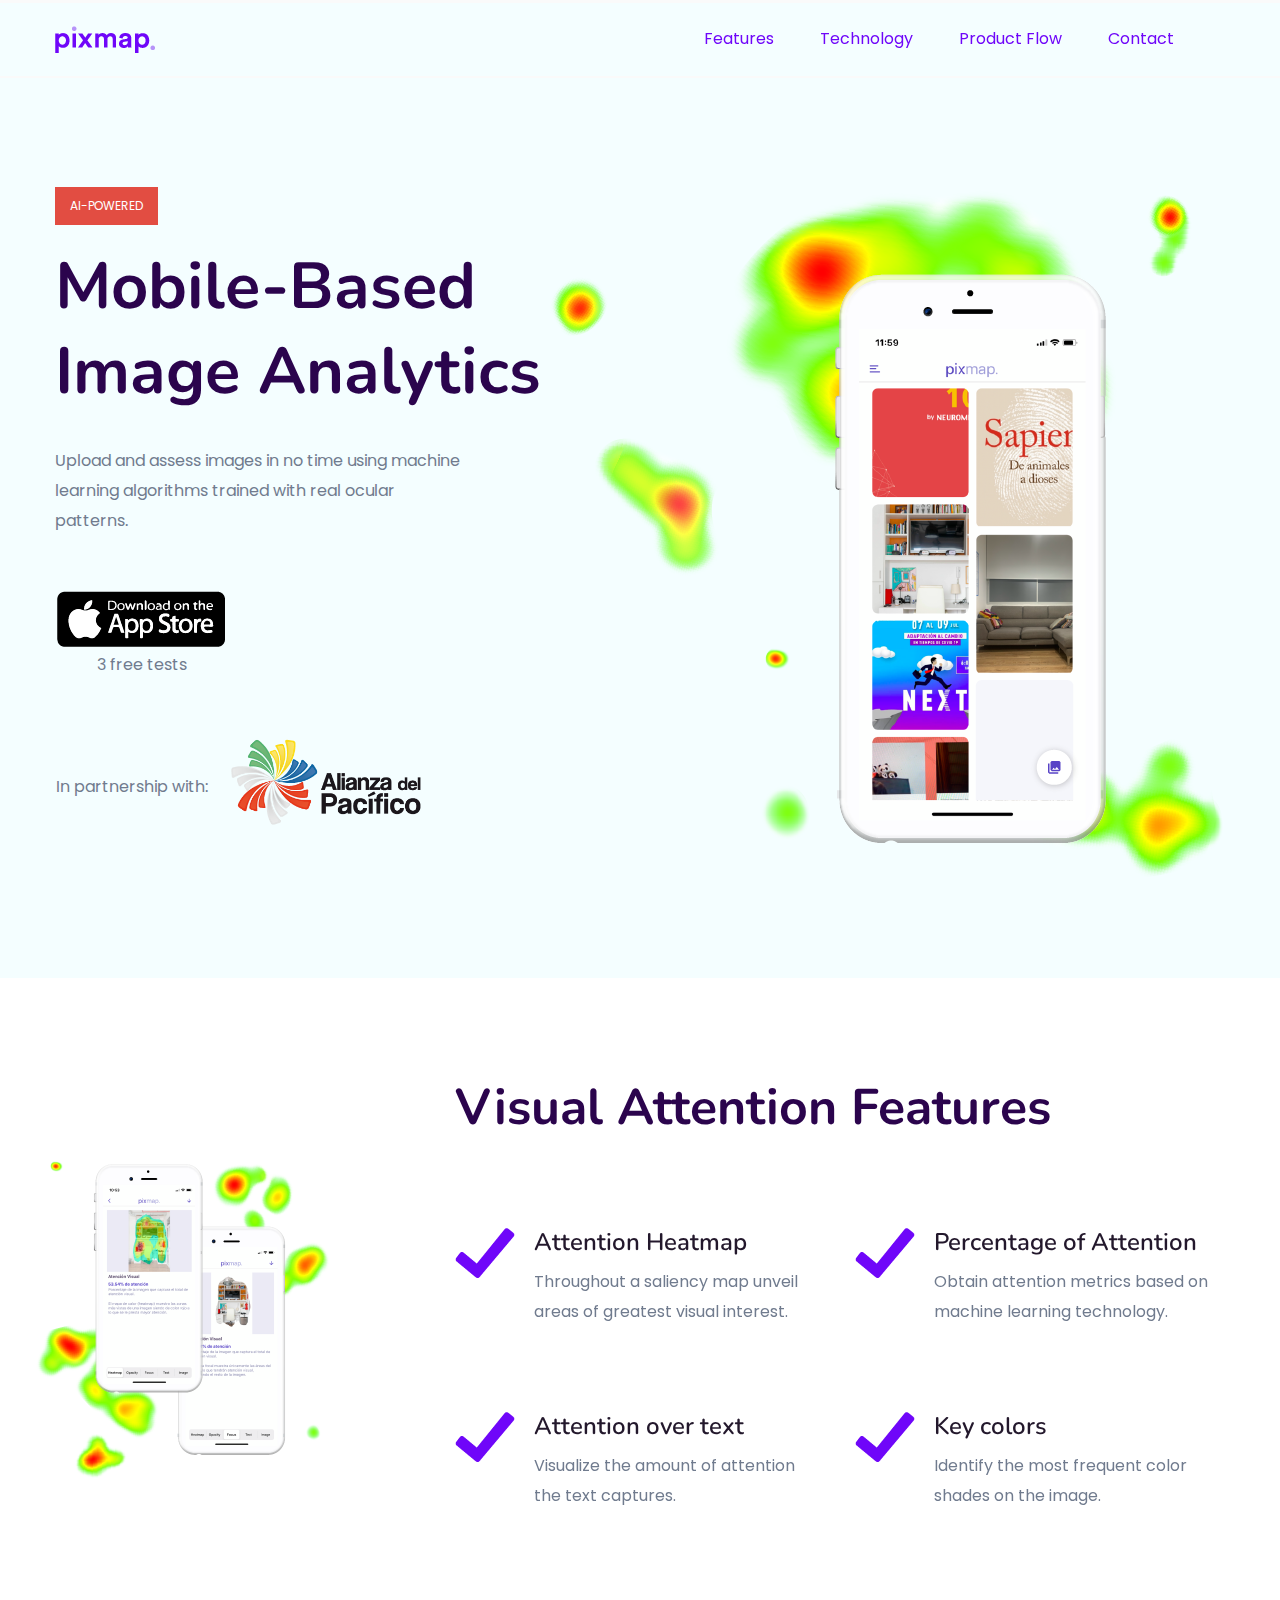
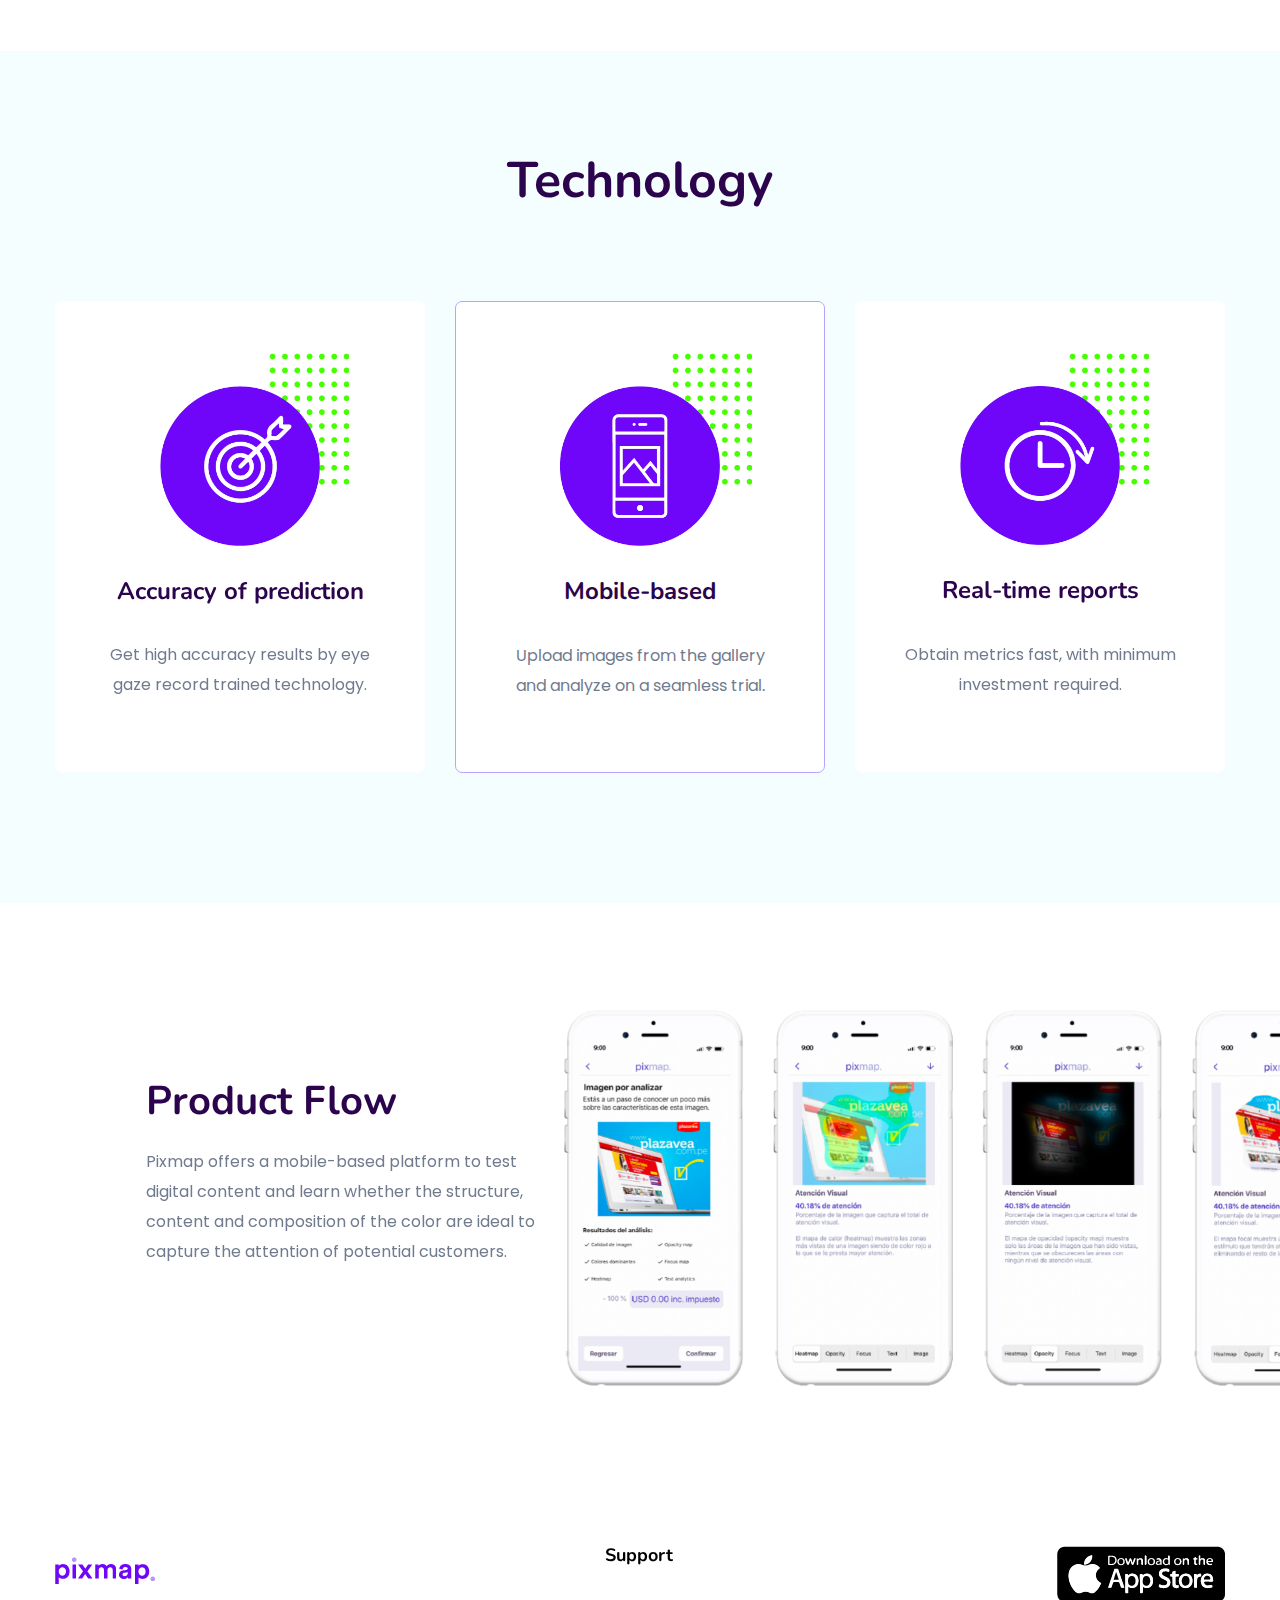
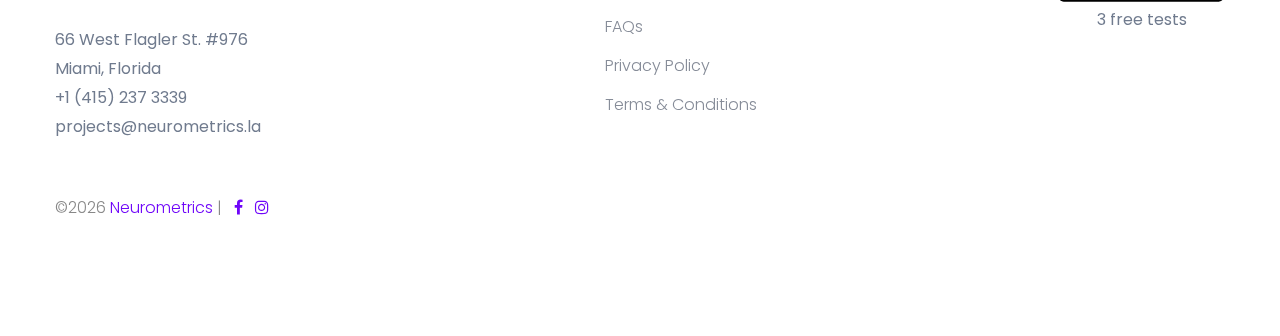
==== commit 111e71ce: "new changes" ====
--- a/index.html
+++ b/index.html
@@ -136,18 +136,22 @@
                                 </div>
                                 <br>
                                 <div data-animation="fadeInUp" data-delay="1s">
-                                    <table style="width:100%">
+                                    <table>
                                         <tr>
-                                            <td style="text-align:left; vertical-align:top;">
+                                            <td style="text-align:right; vertical-align:middle;">
                                                 <p>In partnership with: </p>
                                             </td>
-                                        </tr>
-
-                                        <tr>
-                                            <td style="text-align:right">
-                                                <p><img width="350" src="assets/img/shape/sponsors.png"></p>
+                                            <td style="text-align:left" >
+                                                <p><img width="250" src="assets/img/shape/alianza_del_pacifico.png"></p>
                                             </td>
                                         </tr>
+                                        <!--
+                                        <tr>
+                                            <td style="text-align:right" style="width:100%">
+                                                <p><img width="250" src="assets/img/shape/alianza_del_pacifico.png"></p>
+                                            </td>
+                                        </tr>
+                                        -->
                                     </table>                                                 
                                 </div>
                             </div>
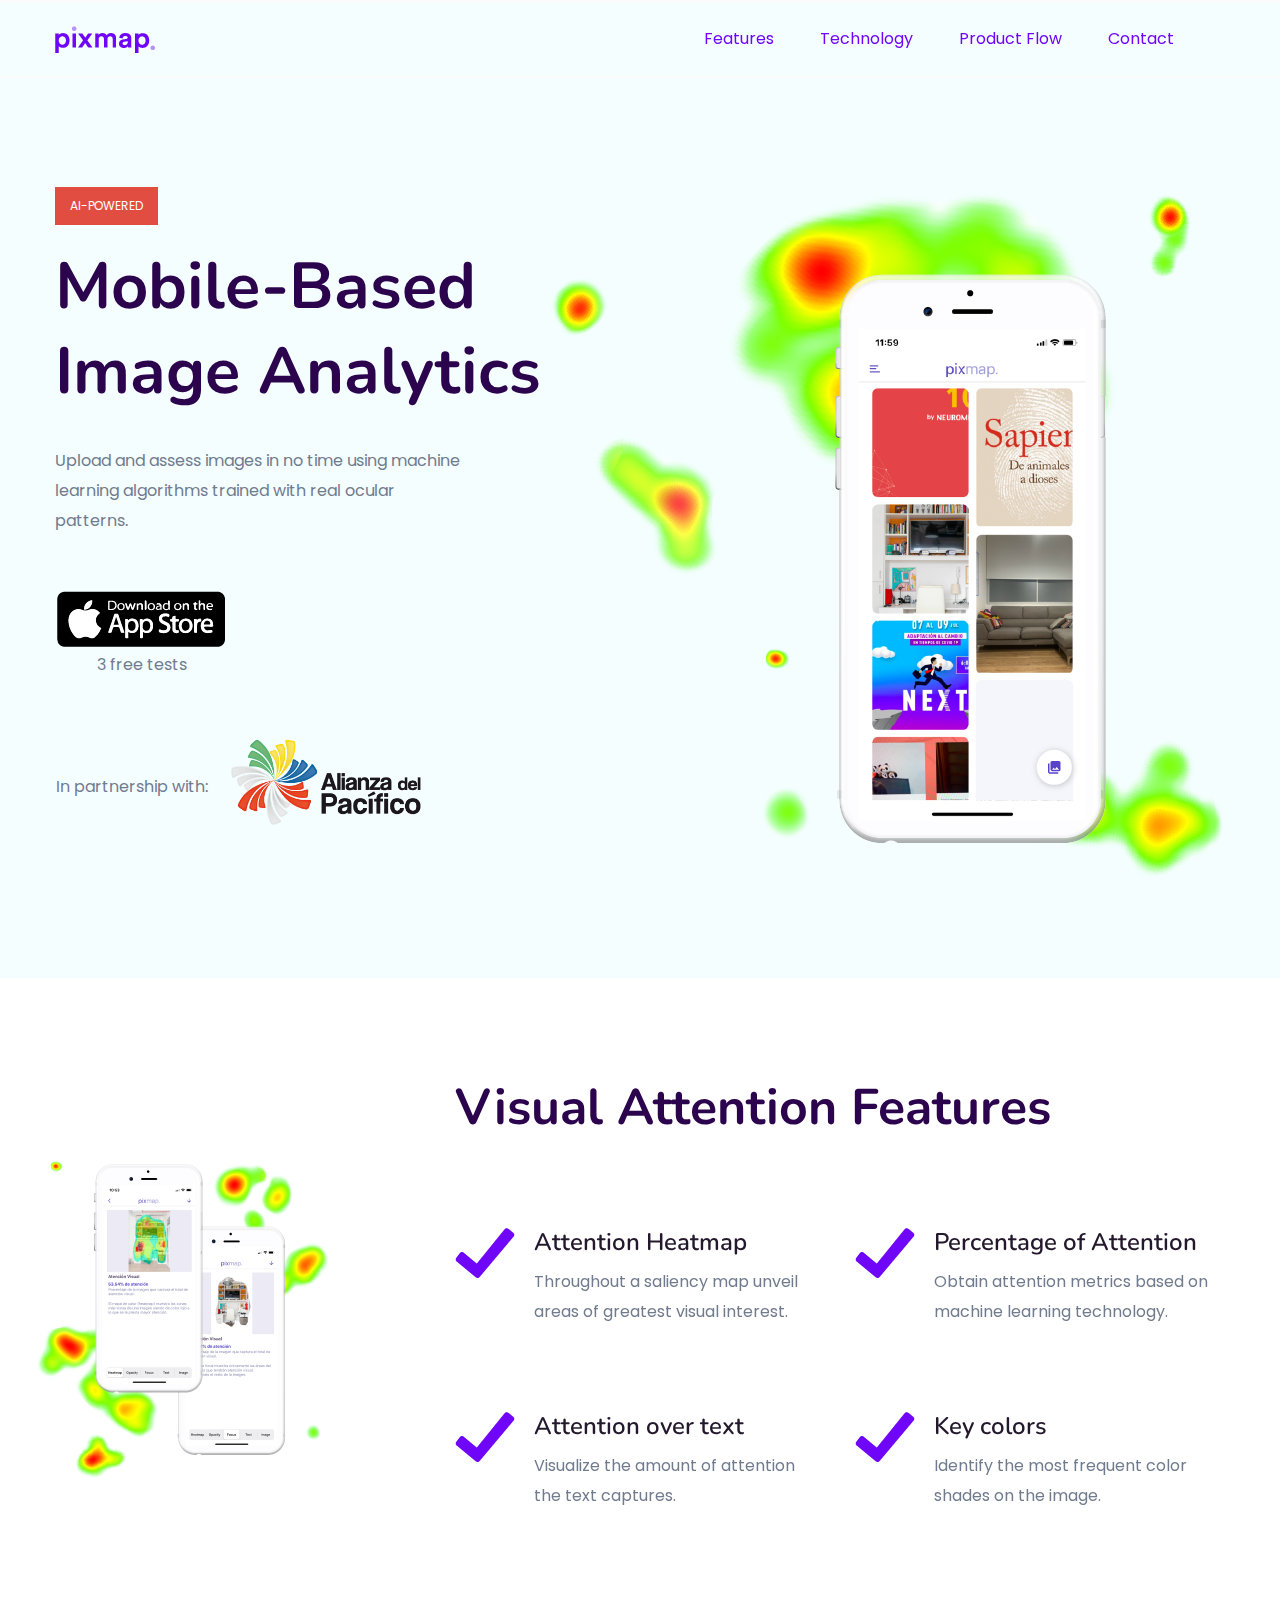
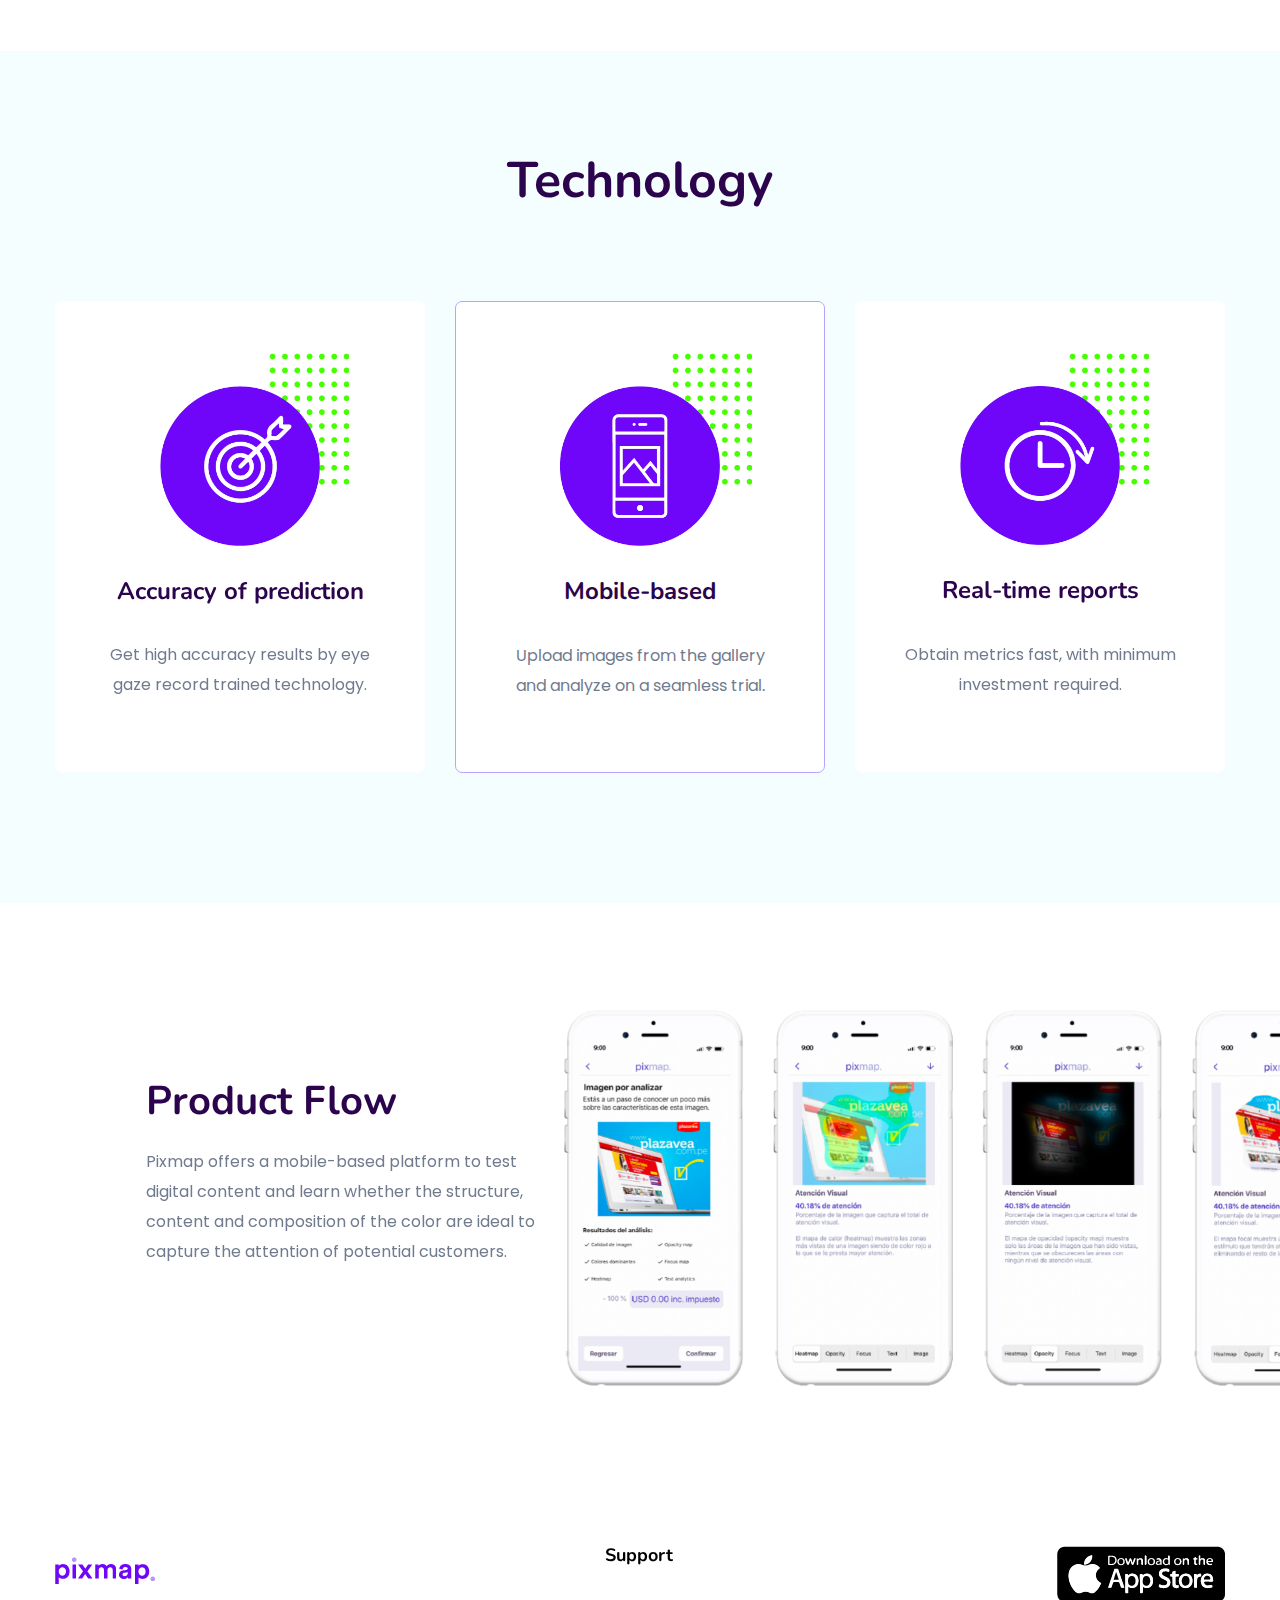
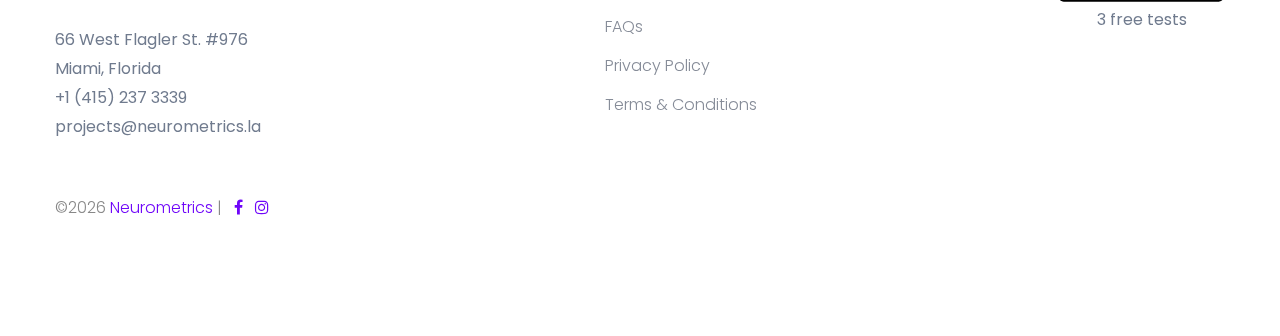
==== commit 97497e9e: "new changes" ====
--- a/index.html
+++ b/index.html
@@ -537,8 +537,7 @@
             </div>
         </div>
         -->
-        <!-- Say Something End -->
-     
+        <!-- Say Something End -->     
     </main>
 
    <footer id="contact">
@@ -640,28 +639,52 @@
             
                 <!-- Copy-Right -->
                 <div class="row align-items-center">
-                    <div class="col-xl-12 ">
-                        <div class="footer-copy-right">
+                    <div class="col-xl-12 ">                        
+                        <div class="footer-copy-right">                                                      
+                            
                             <link rel="stylesheet" href="https://cdnjs.cloudflare.com/ajax/libs/font-awesome/4.7.0/css/font-awesome.min.css">                         
                             
+
                         <p><!-- Link back to Colorlib can't be removed. Template is licensed under CC BY 3.0. -->
                             &copy;<script>document.write(new Date().getFullYear());</script> <a href="https://neurometrics.la/" target="_blank">Neurometrics</a> | &nbsp; <a href="https://www.facebook.com/pixmap.io/" target="_blank" class="fa fa-facebook"></a> &nbsp; <a href="https://www.instagram.com/pixmap.io/" target="_blank" class="fa fa-instagram"></a>
                             <!-- Link back to Colorlib can't be removed. Template is licensed under CC BY 3.0. --></p>
-                        </div>
+                        </div>                       
+        
                     </div>
                 </div>
                 
             </div>
             
-        </div>
-        
-      </div>
+        </div>       
+                
+      </div>     
        <!-- Footer End-->
 
    </footer>
    
-	<!-- JS here -->
-	
+    <!-- Add the code below inside the <body> tags of your HTML page -->
+        <script>
+            window.VIDEOASK_EMBED_CONFIG = {
+            "kind": "widget",
+            "url": "https://www.videoask.com/fugpbwppp",
+            "options": {
+            "widgetType": "VideoThumbnailLarge",
+            "text": "",
+            "backgroundColor": "#6F06F9",
+            "position": "bottom-right"
+            }
+            }
+        </script>
+    
+   
+    <!-- JS here -->
+        <!-- Important!!! In order to allow your videoask to open up on the same page when interacting with the widget, your website must use the secure https:// protocol (i.e have an SSL certificate). Otherwise, when clicking the widget, a new tab will be automatically opened in the browser.
+        -->
+        <script src="https://www.videoask.com/embed/embed.js"></script>
+        <!--
+            script src="assets/js/embed.js"></script>
+        -->
+    
 		<!-- All JS Custom Plugins Link Here here -->
         <script src="./assets/js/vendor/modernizr-3.5.0.min.js"></script>
 		
--- a/assets/css/style.css
+++ b/assets/css/style.css
@@ -1 +1 @@
-@import url("https://fonts.googleapis.com/css?family=Nunito:300,400,600,700,800,900|Poppins:300,400,500,600,700,800,900&display=swap");.white-bg{background:#ffffff}.gray-bg{background:#f5f5f5}.gray-bg{background:#f7f7fd}.white-bg{background:#fff}.black-bg{background:#16161a}.theme-bg{background:#8f1bdc}.brand-bg{background:#f1f4fa}.testimonial-bg{background:#f9fafc}.white-color{color:#fff}.black-color{color:#16161a}.theme-color{color:#8f1bdc}.boxed-btn{background:#fff;color:#8f1bdc !important;display:inline-block;padding:18px 44px;font-family:"Nunito",sans-serif;font-size:14px;font-weight:400;border:0;border:1px solid #8f1bdc;letter-spacing:3px;text-align:center;color:#8f1bdc;text-transform:uppercase;cursor:pointer}.boxed-btn:hover{background:#8f1bdc;color:#fff !important;border:1px solid #8f1bdc}.boxed-btn:focus{outline:none}.boxed-btn.large-width{width:220px}[data-overlay]{position:relative;background-size:cover;background-repeat:no-repeat;background-position:center center}[data-overlay]::before{position:absolute;left:0;top:0;right:0;bottom:0;content:""}[data-opacity="1"]::before{opacity:0.1}[data-opacity="2"]::before{opacity:0.2}[data-opacity="3"]::before{opacity:0.3}[data-opacity="4"]::before{opacity:0.4}[data-opacity="5"]::before{opacity:0.5}[data-opacity="6"]::before{opacity:0.6}[data-opacity="7"]::before{opacity:0.7}[data-opacity="8"]::before{opacity:0.8}[data-opacity="9"]::before{opacity:0.9}body{font-family:"Poppins",sans-serif;font-weight:normal;font-style:normal}h1,h2,h3,h4,h5,h6{font-family:"Nunito",sans-serif;color:#2b044d;margin-top:0px;font-style:normal;font-weight:500;text-transform:normal}p{font-family:"Poppins",sans-serif;color:#707b8e;font-size:16px;line-height:30px;margin-bottom:15px;font-weight:normal}.bg-img-1{background-image:url(../img/slider/slider-img-1.jpg)}.bg-img-2{background-image:url(../img/background-img/bg-img-2.jpg)}.cta-bg-1{background-image:url(../img/background-img/bg-img-3.jpg)}.img{max-width:100%;-webkit-transition:all .3s ease-out 0s;-moz-transition:all .3s ease-out 0s;-ms-transition:all .3s ease-out 0s;-o-transition:all .3s ease-out 0s;transition:all .3s ease-out 0s}.f-left{float:left}.f-right{float:right}.fix{overflow:hidden}.clear{clear:both}a,.button{-webkit-transition:all .3s ease-out 0s;-moz-transition:all .3s ease-out 0s;-ms-transition:all .3s ease-out 0s;-o-transition:all .3s ease-out 0s;transition:all .3s ease-out 0s}a:focus,.button:focus{text-decoration:none;outline:none}a{color:#635c5c}a:hover{color:#fff}a:focus,a:hover,.portfolio-cat a:hover,.footer -menu li a:hover{text-decoration:none}a,button{color:#fff;outline:medium none}button:focus,input:focus,input:focus,textarea,textarea:focus{outline:0}.uppercase{text-transform:uppercase}input:focus::-moz-placeholder{opacity:0;-webkit-transition:.4s;-o-transition:.4s;transition:.4s}.capitalize{text-transform:capitalize}h1 a,h2 a,h3 a,h4 a,h5 a,h6 a{color:inherit}ul{margin:0px;padding:0px}li{list-style:none}hr{border-bottom:1px solid #eceff8;border-top:0 none;margin:30px 0;padding:0}.theme-overlay{position:relative}.theme-overlay::before{background:#1696e7 none repeat scroll 0 0;content:"";height:100%;left:0;opacity:0.6;position:absolute;top:0;width:100%}.overlay{position:relative;z-index:0}.overlay::before{position:absolute;content:"";top:0;left:0;width:100%;height:100%;z-index:-1}.overlay2{position:relative;z-index:0}.overlay2::before{position:absolute;content:"";background-color:#2E2200;top:0;left:0;width:100%;height:100%;z-index:-1;opacity:0.5}.section-padding{padding-top:120px;padding-bottom:120px}.separator{border-top:1px solid #f2f2f2}.mb-90{margin-bottom:90px}@media (max-width: 767px){.mb-90{margin-bottom:30px}}@media (min-width: 768px) and (max-width: 991px){.mb-90{margin-bottom:45px}}.owl-carousel .owl-nav div{background:rgba(255,255,255,0.8) none repeat scroll 0 0;height:40px;left:20px;line-height:40px;font-size:22px;color:#646464;opacity:1;visibility:visible;position:absolute;text-align:center;top:50%;transform:translateY(-50%);transition:all 0.3s ease 0s;width:40px}.owl-carousel .owl-nav div.owl-next{left:auto;right:-30px}.owl-carousel .owl-nav div.owl-next i{position:relative;right:0;top:1px}.owl-carousel .owl-nav div.owl-prev i{position:relative;right:1px;top:0px}.owl-carousel:hover .owl-nav div{opacity:1;visibility:visible}.owl-carousel:hover .owl-nav div:hover{color:#fff;background:#ff3500}.btn{background:#f9218d;-moz-user-select:none;text-transform:capitalize;color:#fff;cursor:pointer;display:inline-block;font-size:16px;font-weight:400;letter-spacing:1px;line-height:0;margin-bottom:0;padding:30px 44px;border-radius:5px;cursor:pointer;transition:color 0.4s linear;position:relative;z-index:1;border:0;overflow:hidden;margin:0}.btn::before{content:"";position:absolute;left:0;top:0;width:100%;height:100%;background:#da1276;z-index:1;border-radius:5px;transition:transform 0.5s;transition-timing-function:ease;transform-origin:0 0;transition-timing-function:cubic-bezier(0.5, 1.6, 0.4, 0.7);transform:scaleX(0)}.btn:hover::before{transform:scaleX(1);color:#fff !important;z-index:-1}.header-btn{background:#4043bc;padding:20px 11px;min-width:120px;position:relative}.header-btn::before{background:#ec4683}.card-btn1{background:#712fda;border-radius:6px;padding:30px 40px;text-transform:uppercase}.card-btn1::before{background:#ff374b}.btn.focus,.btn:focus{outline:0;box-shadow:none}.radius-btn{padding:30px 43px;border-radius:30px}.border-btn{background:none;-moz-user-select:none;border:2px solid #8f1bdc;padding:18px 38px;margin:10px;text-transform:capitalize;color:#6F06F9;cursor:pointer;display:inline-block;font-size:14px;font-weight:500;letter-spacing:1px;margin-bottom:0;border-radius:5px;position:relative;transition:color 0.4s linear;position:relative;overflow:hidden;margin:0}.border-btn::before{border:2px solid transparent;content:"";position:absolute;left:0;top:0;width:100%;height:100%;background:#6F06F9;z-index:-1;transition:transform 0.5s;transition-timing-function:ease;transform-origin:0 0;transition-timing-function:cubic-bezier(0.5, 1.6, 0.4, 0.7);transform:scaleY(0)}.border-btn:hover::before{transform:scaleY(1);order:2px solid transparent}.border-btn.border-btn2{padding:17px 52px}.send-btn{background:#6F06F9;color:#fff;font-size:14px;width:100%;height:55px;border:none;border-radius:5px;cursor:pointer;transition:color 0.4s linear;position:relative;overflow:hidden;z-index:1}.send-btn::before{border:2px solid transparent;content:"";position:absolute;left:0;top:0;width:100%;height:100%;background:#e6373d;color:#6F06F9;z-index:-1;transition:transform 0.5s;transition-timing-function:ease;transform-origin:0 0;transition-timing-function:cubic-bezier(0.5, 1.6, 0.4, 0.7);transform:scaleX(0)}.send-btn:hover::before{transform:scaleY(1);order:2px solid transparent;color:red}.breadcrumb>.active{color:#888}#scrollUp{background:#6F06F9;height:50px;width:50px;right:31px;bottom:18px;color:#fff;font-size:20px;text-align:center;border-radius:50%;line-height:48px;border:2px solid transparent}@media (max-width: 767px){#scrollUp{right:16px}}#scrollUp:hover{color:#fff}.sticky-bar{left:0;margin:auto;position:fixed;top:0;width:100%;-webkit-box-shadow:0 10px 15px rgba(25,25,25,0.1);box-shadow:0 10px 15px rgba(25,25,25,0.1);z-index:9999;-webkit-animation:300ms ease-in-out 0s normal none 1 running fadeInDown;animation:300ms ease-in-out 0s normal none 1 running fadeInDown;-webkit-box-shadow:0 10px 15px rgba(25,25,25,0.1);background:#fff}.mt-5{margin-top:5px}.mt-10{margin-top:10px}.mt-15{margin-top:15px}.mt-20{margin-top:20px}.mt-25{margin-top:25px}.mt-30{margin-top:30px}.mt-35{margin-top:35px}.mt-40{margin-top:40px}.mt-45{margin-top:45px}.mt-50{margin-top:50px}.mt-55{margin-top:55px}.mt-60{margin-top:60px}.mt-65{margin-top:65px}.mt-70{margin-top:70px}.mt-75{margin-top:75px}.mt-80{margin-top:80px}.mt-85{margin-top:85px}.mt-90{margin-top:90px}.mt-95{margin-top:95px}.mt-100{margin-top:100px}.mt-105{margin-top:105px}.mt-110{margin-top:110px}.mt-115{margin-top:115px}.mt-120{margin-top:120px}.mt-125{margin-top:125px}.mt-130{margin-top:130px}.mt-135{margin-top:135px}.mt-140{margin-top:140px}.mt-145{margin-top:145px}.mt-150{margin-top:150px}.mt-155{margin-top:155px}.mt-160{margin-top:160px}.mt-165{margin-top:165px}.mt-170{margin-top:170px}.mt-175{margin-top:175px}.mt-180{margin-top:180px}.mt-185{margin-top:185px}.mt-190{margin-top:190px}.mt-195{margin-top:195px}.mt-200{margin-top:200px}.mb-5{margin-bottom:5px}.mb-10{margin-bottom:10px}.mb-15{margin-bottom:15px}.mb-20{margin-bottom:20px}.mb-25{margin-bottom:25px}.mb-30{margin-bottom:30px}.mb-35{margin-bottom:35px}.mb-40{margin-bottom:40px}.mb-45{margin-bottom:45px}.mb-50{margin-bottom:50px}.mb-55{margin-bottom:55px}.mb-60{margin-bottom:60px}.mb-65{margin-bottom:65px}.mb-70{margin-bottom:70px}.mb-75{margin-bottom:75px}.mb-80{margin-bottom:80px}.mb-85{margin-bottom:85px}.mb-90{margin-bottom:90px}.mb-95{margin-bottom:95px}.mb-100{margin-bottom:100px}.mb-105{margin-bottom:105px}.mb-110{margin-bottom:110px}.mb-115{margin-bottom:115px}.mb-120{margin-bottom:120px}.mb-125{margin-bottom:125px}.mb-130{margin-bottom:130px}.mb-135{margin-bottom:135px}.mb-140{margin-bottom:140px}.mb-145{margin-bottom:145px}.mb-150{margin-bottom:150px}.mb-155{margin-bottom:155px}.mb-160{margin-bottom:160px}.mb-165{margin-bottom:165px}.mb-170{margin-bottom:170px}.mb-175{margin-bottom:175px}.mb-180{margin-bottom:180px}.mb-185{margin-bottom:185px}.mb-190{margin-bottom:190px}.mb-195{margin-bottom:195px}.mb-200{margin-bottom:200px}.ml-5{margin-left:5px}.ml-10{margin-left:10px}.ml-15{margin-left:15px}.ml-20{margin-left:20px}.ml-25{margin-left:25px}.ml-30{margin-left:30px}.ml-35{margin-left:35px}.ml-40{margin-left:40px}.ml-45{margin-left:45px}.ml-50{margin-left:50px}.ml-55{margin-left:55px}.ml-60{margin-left:60px}.ml-65{margin-left:65px}.ml-70{margin-left:70px}.ml-75{margin-left:75px}.ml-80{margin-left:80px}.ml-85{margin-left:85px}.ml-90{margin-left:90px}.ml-95{margin-left:95px}.ml-100{margin-left:100px}.ml-105{margin-left:105px}.ml-110{margin-left:110px}.ml-115{margin-left:115px}.ml-120{margin-left:120px}.ml-125{margin-left:125px}.ml-130{margin-left:130px}.ml-135{margin-left:135px}.ml-140{margin-left:140px}.ml-145{margin-left:145px}.ml-150{margin-left:150px}.ml-155{margin-left:155px}.ml-160{margin-left:160px}.ml-165{margin-left:165px}.ml-170{margin-left:170px}.ml-175{margin-left:175px}.ml-180{margin-left:180px}.ml-185{margin-left:185px}.ml-190{margin-left:190px}.ml-195{margin-left:195px}.ml-200{margin-left:200px}.mr-5{margin-right:5px}.mr-10{margin-right:10px}.mr-15{margin-right:15px}.mr-20{margin-right:20px}.mr-25{margin-right:25px}.mr-30{margin-right:30px}.mr-35{margin-right:35px}.mr-40{margin-right:40px}.mr-45{margin-right:45px}.mr-50{margin-right:50px}.mr-55{margin-right:55px}.mr-60{margin-right:60px}.mr-65{margin-right:65px}.mr-70{margin-right:70px}.mr-75{margin-right:75px}.mr-80{margin-right:80px}.mr-85{margin-right:85px}.mr-90{margin-right:90px}.mr-95{margin-right:95px}.mr-100{margin-right:100px}.mr-105{margin-right:105px}.mr-110{margin-right:110px}.mr-115{margin-right:115px}.mr-120{margin-right:120px}.mr-125{margin-right:125px}.mr-130{margin-right:130px}.mr-135{margin-right:135px}.mr-140{margin-right:140px}.mr-145{margin-right:145px}.mr-150{margin-right:150px}.mr-155{margin-right:155px}.mr-160{margin-right:160px}.mr-165{margin-right:165px}.mr-170{margin-right:170px}.mr-175{margin-right:175px}.mr-180{margin-right:180px}.mr-185{margin-right:185px}.mr-190{margin-right:190px}.mr-195{margin-right:195px}.mr-200{margin-right:200px}.pt-5{padding-top:5px}.pt-10{padding-top:10px}.pt-15{padding-top:15px}.pt-20{padding-top:20px}.pt-25{padding-top:25px}.pt-30{padding-top:30px}.pt-35{padding-top:35px}.pt-40{padding-top:40px}.pt-45{padding-top:45px}.pt-50{padding-top:50px}.pt-55{padding-top:55px}.pt-60{padding-top:60px}.pt-65{padding-top:65px}.pt-70{padding-top:70px}.pt-75{padding-top:75px}.pt-80{padding-top:80px}.pt-85{padding-top:85px}.pt-90{padding-top:90px}.pt-95{padding-top:95px}.pt-100{padding-top:100px}.pt-105{padding-top:105px}.pt-110{padding-top:110px}.pt-115{padding-top:115px}.pt-120{padding-top:120px}.pt-125{padding-top:125px}.pt-130{padding-top:130px}.pt-135{padding-top:135px}.pt-140{padding-top:140px}.pt-145{padding-top:145px}.pt-150{padding-top:150px}.pt-155{padding-top:155px}.pt-160{padding-top:160px}.pt-165{padding-top:165px}.pt-170{padding-top:170px}.pt-175{padding-top:175px}.pt-180{padding-top:180px}.pt-185{padding-top:185px}.pt-190{padding-top:190px}.pt-195{padding-top:195px}.pt-200{padding-top:200px}.pt-260{padding-top:260px}.pb-5{padding-bottom:5px}.pb-10{padding-bottom:10px}.pb-15{padding-bottom:15px}.pb-20{padding-bottom:20px}.pb-25{padding-bottom:25px}.pb-30{padding-bottom:30px}.pb-35{padding-bottom:35px}.pb-40{padding-bottom:40px}.pb-45{padding-bottom:45px}.pb-50{padding-bottom:50px}.pb-55{padding-bottom:55px}.pb-60{padding-bottom:60px}.pb-65{padding-bottom:65px}.pb-70{padding-bottom:70px}.pb-75{padding-bottom:75px}.pb-80{padding-bottom:80px}.pb-85{padding-bottom:85px}.pb-90{padding-bottom:90px}.pb-95{padding-bottom:95px}.pb-100{padding-bottom:100px}.pb-105{padding-bottom:105px}.pb-110{padding-bottom:110px}.pb-115{padding-bottom:115px}.pb-120{padding-bottom:120px}.pb-125{padding-bottom:125px}.pb-130{padding-bottom:130px}.pb-135{padding-bottom:135px}.pb-140{padding-bottom:140px}.pb-145{padding-bottom:145px}.pb-150{padding-bottom:150px}.pb-155{padding-bottom:155px}.pb-160{padding-bottom:160px}.pb-165{padding-bottom:165px}.pb-170{padding-bottom:170px}.pb-175{padding-bottom:175px}.pb-180{padding-bottom:180px}.pb-185{padding-bottom:185px}.pb-190{padding-bottom:190px}.pb-195{padding-bottom:195px}.pb-200{padding-bottom:200px}.pl-5{padding-left:5px}.pl-10{padding-left:10px}.pl-15{padding-left:15px}.pl-20{padding-left:20px}.pl-25{padding-left:25px}.pl-30{padding-left:30px}.pl-35{padding-left:35px}.pl-40{padding-left:40px}.pl-45{padding-left:45px}.pl-50{padding-left:50px}.pl-55{padding-left:55px}.pl-60{padding-left:60px}.pl-65{padding-left:65px}.pl-70{padding-left:70px}.pl-75{padding-left:75px}.pl-80{padding-left:80px}.pl-85{padding-left:85px}.pl-90{padding-left:90px}.pl-95{padding-left:95px}.pl-100{padding-left:100px}.pl-105{padding-left:105px}.pl-110{padding-left:110px}.pl-115{padding-left:115px}.pl-120{padding-left:120px}.pl-125{padding-left:125px}.pl-130{padding-left:130px}.pl-135{padding-left:135px}.pl-140{padding-left:140px}.pl-145{padding-left:145px}.pl-150{padding-left:150px}.pl-155{padding-left:155px}.pl-160{padding-left:160px}.pl-165{padding-left:165px}.pl-170{padding-left:170px}.pl-175{padding-left:175px}.pl-180{padding-left:180px}.pl-185{padding-left:185px}.pl-190{padding-left:190px}.pl-195{padding-left:195px}.pl-200{padding-left:200px}.pr-5{padding-right:5px}.pr-10{padding-right:10px}.pr-15{padding-right:15px}.pr-20{padding-right:20px}.pr-25{padding-right:25px}.pr-30{padding-right:30px}.pr-35{padding-right:35px}.pr-40{padding-right:40px}.pr-45{padding-right:45px}.pr-50{padding-right:50px}.pr-55{padding-right:55px}.pr-60{padding-right:60px}.pr-65{padding-right:65px}.pr-70{padding-right:70px}.pr-75{padding-right:75px}.pr-80{padding-right:80px}.pr-85{padding-right:85px}.pr-90{padding-right:90px}.pr-95{padding-right:95px}.pr-100{padding-right:100px}.pr-105{padding-right:105px}.pr-110{padding-right:110px}.pr-115{padding-right:115px}.pr-120{padding-right:120px}.pr-125{padding-right:125px}.pr-130{padding-right:130px}.pr-135{padding-right:135px}.pr-140{padding-right:140px}.pr-145{padding-right:145px}.pr-150{padding-right:150px}.pr-155{padding-right:155px}.pr-160{padding-right:160px}.pr-165{padding-right:165px}.pr-170{padding-right:170px}.pr-175{padding-right:175px}.pr-180{padding-right:180px}.pr-185{padding-right:185px}.pr-190{padding-right:190px}.pr-195{padding-right:195px}.pr-200{padding-right:200px}.bounce-animate{animation-name:float-bob;animation-duration:2s;animation-iteration-count:infinite;-moz-animation-name:float-bob;-moz-animation-duration:2s;-moz-animation-iteration-count:infinite;-moz-animation-timing-function:linear;-ms-animation-name:float-bob;-ms-animation-duration:2s;-ms-animation-iteration-count:infinite;-ms-animation-timing-function:linear;-o-animation-name:float-bob;-o-animation-duration:2s;-o-animation-iteration-count:infinite;-o-animation-timing-function:linear}@-webkit-keyframes float-bob{0%{-webkit-transform:translateY(-20px);transform:translateY(-20px)}50%{-webkit-transform:translateY(-10px);transform:translateY(-10px)}100%{-webkit-transform:translateY(-20px);transform:translateY(-20px)}}.heartbeat{animation:heartbeat 1s infinite alternate}@-webkit-keyframes heartbeat{to{-webkit-transform:scale(1.7);transform:scale(1.7)}}.rotateme{-webkit-animation-name:rotateme;animation-name:rotateme;-webkit-animation-duration:50s;animation-duration:50s;-webkit-animation-iteration-count:infinite;animation-iteration-count:infinite;-webkit-animation-timing-function:linear;animation-timing-function:linear}@keyframes rotateme{from{-webkit-transform:rotate(0deg);transform:rotate(0deg)}to{-webkit-transform:rotate(360deg);transform:rotate(360deg)}}@-webkit-keyframes rotateme{from{-webkit-transform:rotate(0deg)}to{-webkit-transform:rotate(360deg)}}.preloader{background-color:#f7f7f7;width:100%;height:100%;position:fixed;top:0;left:0;right:0;bottom:0;z-index:999999;-webkit-transition:.6s;-o-transition:.6s;transition:.6s;margin:0 auto}.preloader .preloader-circle{width:100px;height:100px;position:relative;border-style:solid;border-width:3px;border-top-color:#8f1bdc;border-bottom-color:transparent;border-left-color:transparent;border-right-color:transparent;z-index:10;border-radius:50%;-webkit-box-shadow:0 1px 5px 0 rgba(35,181,185,0.15);box-shadow:0 1px 5px 0 rgba(35,181,185,0.15);background-color:#ffffff;-webkit-animation:zoom 2000ms infinite ease;animation:zoom 2000ms infinite ease;-webkit-transition:.6s;-o-transition:.6s;transition:.6s}.preloader .preloader-circle2{border-top-color:#0078ff}.preloader .preloader-img{position:absolute;top:50%;z-index:200;left:0;right:0;margin:0 auto;text-align:center;display:inline-block;-webkit-transform:translateY(-50%);-ms-transform:translateY(-50%);transform:translateY(-50%);padding-top:6px;-webkit-transition:.6s;-o-transition:.6s;transition:.6s}.preloader .preloader-img img{max-width:55px}.preloader .pere-text strong{font-weight:800;color:#dca73a;text-transform:uppercase}@-webkit-keyframes zoom{0%{-webkit-transform:rotate(0deg);transform:rotate(0deg);-webkit-transition:.6s;-o-transition:.6s;transition:.6s}100%{-webkit-transform:rotate(360deg);transform:rotate(360deg);-webkit-transition:.6s;-o-transition:.6s;transition:.6s}}@keyframes zoom{0%{-webkit-transform:rotate(0deg);transform:rotate(0deg);-webkit-transition:.6s;-o-transition:.6s;transition:.6s}100%{-webkit-transform:rotate(360deg);transform:rotate(360deg);-webkit-transition:.6s;-o-transition:.6s;transition:.6s}}.section-padding2{padding-top:100px;padding-bottom:100px}@media only screen and (min-width: 1200px) and (max-width: 1600px){.section-padding2{padding-top:100px;padding-bottom:100px}}@media only screen and (min-width: 992px) and (max-width: 1199px){.section-padding2{padding-top:100px;padding-bottom:100px}}@media only screen and (min-width: 768px) and (max-width: 991px){.section-padding2{padding-top:50px;padding-bottom:50px}}@media only screen and (min-width: 576px) and (max-width: 767px){.section-padding2{padding-top:25px;padding-bottom:25px}}@media (max-width: 767px){.section-padding2{padding-top:25px;padding-bottom:25px}}.inner-padding{padding-top:450px}@media only screen and (min-width: 1200px) and (max-width: 1600px){.inner-padding{padding-top:400px}}@media only screen and (min-width: 992px) and (max-width: 1199px){.inner-padding{padding-top:300px}}@media only screen and (min-width: 768px) and (max-width: 991px){.inner-padding{padding-top:300px}}@media only screen and (min-width: 576px) and (max-width: 767px){.inner-padding{padding-top:200px}}@media (max-width: 767px){.inner-padding{padding-top:200px}}.section-paddingr{padding-top:0;padding-bottom:120px}@media only screen and (min-width: 1200px) and (max-width: 1600px){.section-paddingr{padding-top:0;padding-bottom:120px}}@media only screen and (min-width: 992px) and (max-width: 1199px){.section-paddingr{padding-top:0;padding-bottom:70px}}@media only screen and (min-width: 768px) and (max-width: 991px){.section-paddingr{padding-top:0;padding-bottom:70px}}@media only screen and (min-width: 576px) and (max-width: 767px){.section-paddingr{padding-top:0;padding-bottom:70px}}@media (max-width: 767px){.section-paddingr{padding-top:0;padding-bottom:70px}}.tips-padding{padding-top:185px;padding-bottom:150px}@media only screen and (min-width: 1200px) and (max-width: 1600px){.tips-padding{padding-top:185px;padding-bottom:150px}}@media only screen and (min-width: 992px) and (max-width: 1199px){.tips-padding{padding-top:92px;padding-bottom:45px}}@media only screen and (min-width: 768px) and (max-width: 991px){.tips-padding{padding-top:92px;padding-bottom:45px}}@media only screen and (min-width: 576px) and (max-width: 767px){.tips-padding{padding-top:40px;padding-bottom:22px}}@media (max-width: 767px){.tips-padding{padding-top:40px;padding-bottom:22px}}.section-padd-top30{padding-top:100px;padding-bottom:100px}@media only screen and (min-width: 1200px) and (max-width: 1600px){.section-padd-top30{padding-top:100px;padding-bottom:100px}}@media only screen and (min-width: 992px) and (max-width: 1199px){.section-padd-top30{padding-top:100px;padding-bottom:100px}}@media only screen and (min-width: 768px) and (max-width: 991px){.section-padd-top30{padding-top:50px;padding-bottom:80px}}@media only screen and (min-width: 576px) and (max-width: 767px){.section-padd-top30{padding-top:25px;padding-bottom:45px}}@media (max-width: 767px){.section-padd-top30{padding-top:20px;padding-bottom:45px}}.section-padd4{padding-top:100px;padding-bottom:55px}@media only screen and (min-width: 1200px) and (max-width: 1600px){.section-padd4{padding-top:100px;padding-bottom:55px}}@media only screen and (min-width: 992px) and (max-width: 1199px){.section-padd4{padding-top:50px;padding-bottom:15px}}@media only screen and (min-width: 768px) and (max-width: 991px){.section-padd4{padding-top:35px;padding-bottom:8px}}@media only screen and (min-width: 576px) and (max-width: 767px){.section-padd4{padding-top:35px;padding-bottom:8px}}@media (max-width: 767px){.section-padd4{padding-top:35px;padding-bottom:8px}}.testimonial-padding{padding-top:157px;padding-bottom:157px}@media only screen and (min-width: 1200px) and (max-width: 1600px){.testimonial-padding{padding-top:157px;padding-bottom:157px}}@media only screen and (min-width: 992px) and (max-width: 1199px){.testimonial-padding{padding-top:120px;padding-bottom:120px}}@media only screen and (min-width: 768px) and (max-width: 991px){.testimonial-padding{padding-top:100px;padding-bottom:100px}}@media only screen and (min-width: 576px) and (max-width: 767px){.testimonial-padding{padding-top:80px;padding-bottom:60px}}@media (max-width: 767px){.testimonial-padding{padding-top:80px;padding-bottom:60px}}.services-padding{padding-top:300px;padding-bottom:150px}@media only screen and (min-width: 1200px) and (max-width: 1600px){.services-padding{padding-top:300px;padding-bottom:150px}}@media only screen and (min-width: 992px) and (max-width: 1199px){.services-padding{padding-top:200px;padding-bottom:150px}}@media only screen and (min-width: 768px) and (max-width: 991px){.services-padding{padding-top:150px;padding-bottom:70px}}@media only screen and (min-width: 576px) and (max-width: 767px){.services-padding{padding-top:150px;padding-bottom:70px}}@media (max-width: 767px){.services-padding{padding-top:150px;padding-bottom:70px}}.footer-padding{padding-top:50px;padding-bottom:100px}@media only screen and (min-width: 1200px) and (max-width: 1600px){.footer-padding{padding-top:50px;padding-bottom:100px}}@media only screen and (min-width: 992px) and (max-width: 1199px){.footer-padding{padding-top:50px;padding-bottom:50px}}@media only screen and (min-width: 768px) and (max-width: 991px){.footer-padding{padding-top:50px;padding-bottom:50px}}@media only screen and (min-width: 576px) and (max-width: 767px){.footer-padding{padding-top:0px;padding-bottom:50px}}@media (max-width: 767px){.footer-padding{padding-top:0px;padding-bottom:50px}}.footer-padding2{padding-top:50px;padding-bottom:100px}@media only screen and (min-width: 1200px) and (max-width: 1600px){.footer-padding2{padding-top:50px;padding-bottom:100px}}@media only screen and (min-width: 992px) and (max-width: 1199px){.footer-padding2{padding-top:50px;padding-bottom:50px}}@media only screen and (min-width: 768px) and (max-width: 991px){.footer-padding2{padding-top:50px;padding-bottom:50px}}@media only screen and (min-width: 576px) and (max-width: 767px){.footer-padding2{padding-top:50px;padding-bottom:50px}}@media (max-width: 767px){.footer-padding2{padding-top:50px;padding-bottom:50px}}.footer-padding3{padding-bottom:100px}@media only screen and (min-width: 1200px) and (max-width: 1600px){.footer-padding3{padding-bottom:100px}}@media only screen and (min-width: 992px) and (max-width: 1199px){.footer-padding3{padding-bottom:50px}}@media only screen and (min-width: 768px) and (max-width: 991px){.footer-padding3{padding-bottom:50px}}@media only screen and (min-width: 576px) and (max-width: 767px){.footer-padding3{padding-bottom:50px}}@media (max-width: 767px){.footer-padding3{padding-bottom:50px}}.white-bg{background:#ffffff}.gray-bg{background:#f5f5f5}.gray-bg{background:#f7f7fd}.white-bg{background:#fff}.black-bg{background:#16161a}.theme-bg{background:#8f1bdc}.brand-bg{background:#f1f4fa}.testimonial-bg{background:#f9fafc}.white-color{color:#fff}.black-color{color:#16161a}.theme-color{color:#8f1bdc}.latest-blog-area .area-heading{margin-bottom:70px}.blog_area a{color:"Nunito",sans-serif !important;text-decoration:none;transition:.4s}.blog_area a:hover,.blog_area a :hover{background:-webkit-linear-gradient(131deg, #8f1bdc 0%, #8f1bdc 99%);-webkit-background-clip:text;-webkit-text-fill-color:transparent;text-decoration:none;transition:.4s}.single-blog{overflow:hidden;margin-bottom:30px}.single-blog:hover{box-shadow:0px 10px 20px 0px rgba(42,34,123,0.1)}.single-blog .thumb{overflow:hidden;position:relative}.single-blog .thumb:after{content:'';position:absolute;left:0;top:0;width:100%;height:100%;background:#000;opacity:0;-webkit-transition:all .3s ease-out 0s;-moz-transition:all .3s ease-out 0s;-ms-transition:all .3s ease-out 0s;-o-transition:all .3s ease-out 0s;transition:all .3s ease-out 0s}.single-blog h4{border-bottom:1px solid #dfdfdf;padding-bottom:34px;margin-bottom:25px}.single-blog a{font-size:20px;font-weight:600}.single-blog .date{color:#666666;text-align:left;display:inline-block;font-size:13px;font-weight:300}.single-blog .tag{text-align:left;display:inline-block;float:left;font-size:13px;font-weight:300;margin-right:22px;position:relative}.single-blog .tag:after{content:'';position:absolute;width:1px;height:10px;background:#acacac;right:-12px;top:7px}@media (max-width: 1199px){.single-blog .tag{margin-right:8px}.single-blog .tag:after{display:none}}.single-blog .likes{margin-right:16px}@media (max-width: 800px){.single-blog{margin-bottom:30px}}.single-blog .single-blog-content{padding:30px}.single-blog .single-blog-content .meta-bottom p{font-size:13px;font-weight:300}.single-blog .single-blog-content .meta-bottom i{color:#fdcb9e;font-size:13px;margin-right:7px}@media (max-width: 1199px){.single-blog .single-blog-content{padding:15px}}.single-blog:hover .thumb:after{opacity:.7;-webkit-transition:all .3s ease-out 0s;-moz-transition:all .3s ease-out 0s;-ms-transition:all .3s ease-out 0s;-o-transition:all .3s ease-out 0s;transition:all .3s ease-out 0s}@media (max-width: 1199px){.single-blog h4{transition:all 300ms linear 0s;border-bottom:1px solid #dfdfdf;padding-bottom:14px;margin-bottom:12px}.single-blog h4 a{font-size:18px}}.full_image.single-blog{position:relative}.full_image.single-blog .single-blog-content{position:absolute;left:35px;bottom:0;opacity:0;visibility:hidden;-webkit-transition:all .3s ease-out 0s;-moz-transition:all .3s ease-out 0s;-ms-transition:all .3s ease-out 0s;-o-transition:all .3s ease-out 0s;transition:all .3s ease-out 0s}@media (min-width: 992px){.full_image.single-blog .single-blog-content{bottom:100px}}.full_image.single-blog h4{-webkit-transition:all .3s ease-out 0s;-moz-transition:all .3s ease-out 0s;-ms-transition:all .3s ease-out 0s;-o-transition:all .3s ease-out 0s;transition:all .3s ease-out 0s;border-bottom:none;padding-bottom:5px}.full_image.single-blog a{font-size:20px;font-weight:600}.full_image.single-blog .date{color:#fff}.full_image.single-blog:hover .single-blog-content{opacity:1;visibility:visible;-webkit-transition:all .3s ease-out 0s;-moz-transition:all .3s ease-out 0s;-ms-transition:all .3s ease-out 0s;-o-transition:all .3s ease-out 0s;transition:all .3s ease-out 0s}.l_blog_item .l_blog_text .date{margin-top:24px;margin-bottom:15px}.l_blog_item .l_blog_text .date a{font-size:12px}.l_blog_item .l_blog_text h4{font-size:18px;border-bottom:1px solid #eeeeee;margin-bottom:0px;padding-bottom:20px;-webkit-transition:all .3s ease-out 0s;-moz-transition:all .3s ease-out 0s;-ms-transition:all .3s ease-out 0s;-o-transition:all .3s ease-out 0s;transition:all .3s ease-out 0s}.l_blog_item .l_blog_text p{margin-bottom:0px;padding-top:20px}.causes_slider .owl-dots{text-align:center;margin-top:80px}.causes_slider .owl-dots .owl-dot{height:14px;width:14px;background:#eeeeee;display:inline-block;margin-right:7px}.causes_slider .owl-dots .owl-dot:last-child{margin-right:0px}.causes_item{background:#fff}.causes_item .causes_img{position:relative}.causes_item .causes_img .c_parcent{position:absolute;bottom:0px;width:100%;left:0px;height:3px;background:rgba(255,255,255,0.5)}.causes_item .causes_img .c_parcent span{width:70%;height:3px;position:absolute;left:0px;bottom:0px}.causes_item .causes_img .c_parcent span:before{content:"75%";position:absolute;right:-10px;bottom:0px;color:#fff;padding:0px 5px}.causes_item .causes_text{padding:30px 35px 40px 30px}.causes_item .causes_text h4{font-size:18px;font-weight:600;margin-bottom:15px;cursor:pointer}.causes_item .causes_text p{font-size:14px;line-height:24px;font-weight:300;margin-bottom:0px}.causes_item .causes_bottom a{width:50%;border:1px solid;text-align:center;float:left;line-height:50px;color:#fff;font-size:14px;font-weight:500}.causes_item .causes_bottom a+a{border-color:#eeeeee;background:#fff;font-size:14px}.latest_blog_area{background:#f9f9ff}.single-recent-blog-post{margin-bottom:30px}.single-recent-blog-post .thumb{overflow:hidden}.single-recent-blog-post .thumb img{transition:all 0.7s linear}.single-recent-blog-post .details{padding-top:30px}.single-recent-blog-post .details .sec_h4{line-height:24px;padding:10px 0px 13px;transition:all 0.3s linear}.single-recent-blog-post .date{font-size:14px;line-height:24px;font-weight:400}.single-recent-blog-post:hover img{transform:scale(1.23) rotate(10deg)}.tags .tag_btn{font-size:12px;font-weight:500;line-height:20px;border:1px solid #eeeeee;display:inline-block;padding:1px 18px;text-align:center}.tags .tag_btn+.tag_btn{margin-left:2px}.blog_categorie_area{padding-top:30px;padding-bottom:30px}@media (min-width: 900px){.blog_categorie_area{padding-top:80px;padding-bottom:80px}}@media (min-width: 1100px){.blog_categorie_area{padding-top:120px;padding-bottom:120px}}.categories_post{position:relative;text-align:center;cursor:pointer}.categories_post img{max-width:100%}.categories_post .categories_details{position:absolute;top:20px;left:20px;right:20px;bottom:20px;background:rgba(34,34,34,0.75);color:#fff;transition:all 0.3s linear;display:flex;align-items:center;justify-content:center}.categories_post .categories_details h5{margin-bottom:0px;font-size:18px;line-height:26px;text-transform:uppercase;color:#fff;position:relative}.categories_post .categories_details p{font-weight:300;font-size:14px;line-height:26px;margin-bottom:0px}.categories_post .categories_details .border_line{margin:10px 0px;background:#fff;width:100%;height:1px}.categories_post:hover .categories_details{background:rgba(222,99,32,0.85)}.blog_item{margin-bottom:50px}.blog_details{padding:30px 0 20px 10px;box-shadow:0px 10px 20px 0px rgba(221,221,221,0.3)}@media (min-width: 768px){.blog_details{padding:60px 30px 35px 35px}}.blog_details p{margin-bottom:30px}.blog_details a{color:#ff8b23}.blog_details a:hover{color:#ff5c97}.blog_details h2{font-size:18px;font-weight:600;margin-bottom:8px}@media (min-width: 768px){.blog_details h2{font-size:24px;margin-bottom:15px}}.blog-info-link li{float:left;font-size:14px}.blog-info-link li a{color:#999999}.blog-info-link li i,.blog-info-link li span{font-size:13px;margin-right:5px}.blog-info-link li::after{content:"|";padding-left:10px;padding-right:10px}.blog-info-link li:last-child::after{display:none}.blog-info-link::after{content:"";display:block;clear:both;display:table}.blog_item_img{position:relative}.blog_item_img .blog_item_date{position:absolute;bottom:-10px;left:10px;display:block;color:#fff;background-color:#8f1bdc;padding:8px 15px;border-radius:5px}@media (min-width: 768px){.blog_item_img .blog_item_date{bottom:-20px;left:40px;padding:13px 30px}}.blog_item_img .blog_item_date h3{font-size:22px;font-weight:600;color:#fff;margin-bottom:0;line-height:1.2}@media (min-width: 768px){.blog_item_img .blog_item_date h3{font-size:30px}}.blog_item_img .blog_item_date p{font-size:18px;margin-bottom:0;color:#fff}@media (min-width: 768px){.blog_item_img .blog_item_date p{font-size:18px}}.blog_right_sidebar .widget_title{font-size:20px;margin-bottom:40px}.blog_right_sidebar .widget_title::after{content:"";display:block;padding-top:15px;border-bottom:1px solid #f0e9ff}.blog_right_sidebar .single_sidebar_widget{background:#fbf9ff;padding:30px;margin-bottom:30px}.blog_right_sidebar .single_sidebar_widget .btn_1{margin-top:0px}.blog_right_sidebar .search_widget .form-control{height:50px;border-color:#f0e9ff;font-size:13px;color:#999999;padding-left:20px;border-radius:0;border-right:0}.blog_right_sidebar .search_widget .form-control::placeholder{color:#999999}.blog_right_sidebar .search_widget .form-control:focus{border-color:#f0e9ff;outline:0;box-shadow:none}.blog_right_sidebar .search_widget .input-group button{background:#8f1bdc;border-left:0;border:1px solid #f0e9ff;padding:4px 15px;border-left:0;cursor:pointer}.blog_right_sidebar .search_widget .input-group button i{color:#fff}.blog_right_sidebar .search_widget .input-group button span{font-size:14px;color:#999999}.blog_right_sidebar .newsletter_widget .form-control{height:50px;border-color:#f0e9ff;font-size:13px;color:#999999;padding-left:20px;border-radius:0}.blog_right_sidebar .newsletter_widget .form-control::placeholder{color:#999999}.blog_right_sidebar .newsletter_widget .form-control:focus{border-color:#f0e9ff;outline:0;box-shadow:none}.blog_right_sidebar .newsletter_widget .input-group button{background:#fff;border-left:0;border:1px solid #f0e9ff;padding:4px 15px;border-left:0}.blog_right_sidebar .newsletter_widget .input-group button i,.blog_right_sidebar .newsletter_widget .input-group button span{font-size:14px;color:#fff}.blog_right_sidebar .post_category_widget .cat-list li{border-bottom:1px solid #f0e9ff;transition:all 0.3s ease 0s;padding-bottom:12px}.blog_right_sidebar .post_category_widget .cat-list li:last-child{border-bottom:0}.blog_right_sidebar .post_category_widget .cat-list li a{font-size:14px;line-height:20px;color:#888888}.blog_right_sidebar .post_category_widget .cat-list li a p{margin-bottom:0px}.blog_right_sidebar .post_category_widget .cat-list li+li{padding-top:15px}.blog_right_sidebar .popular_post_widget .post_item .media-body{justify-content:center;align-self:center;padding-left:20px}.blog_right_sidebar .popular_post_widget .post_item .media-body h3{font-size:16px;line-height:20px;margin-bottom:6px;transition:all 0.3s linear}.blog_right_sidebar .popular_post_widget .post_item .media-body a:hover{color:#fff}.blog_right_sidebar .popular_post_widget .post_item .media-body p{font-size:14px;line-height:21px;margin-bottom:0px}.blog_right_sidebar .popular_post_widget .post_item+.post_item{margin-top:20px}.blog_right_sidebar .tag_cloud_widget ul li{display:inline-block}.blog_right_sidebar .tag_cloud_widget ul li a{display:inline-block;border:1px solid #eeeeee;background:#fff;padding:4px 20px;margin-bottom:8px;margin-right:3px;transition:all 0.3s ease 0s;color:#888888;font-size:13px}.blog_right_sidebar .tag_cloud_widget ul li a:hover{background:#8f1bdc;color:#fff !important;-webkit-text-fill-color:#fff;text-decoration:none;-webkit-transition:0.5s;transition:0.5s}.blog_right_sidebar .instagram_feeds .instagram_row{display:flex;margin-right:-6px;margin-left:-6px}.blog_right_sidebar .instagram_feeds .instagram_row li{width:33.33%;float:left;padding-right:6px;padding-left:6px;margin-bottom:15px}.blog_right_sidebar .br{width:100%;height:1px;background:#eee;margin:30px 0px}.blog-pagination{margin-top:80px}.blog-pagination .page-link{font-size:14px;position:relative;display:block;padding:0;text-align:center;margin-left:-1px;line-height:45px;width:45px;height:45px;border-radius:0 !important;color:#8a8a8a;border:1px solid #f0e9ff;margin-right:10px}.blog-pagination .page-link i,.blog-pagination .page-link span{font-size:13px}.blog-pagination .page-item.active .page-link{background-color:#fbf9ff;border-color:#f0e9ff;color:#888888}.blog-pagination .page-item:last-child .page-link{margin-right:0}.single-post-area .blog_details{box-shadow:none;padding:0}.single-post-area .social-links{padding-top:10px}.single-post-area .social-links li{display:inline-block;margin-bottom:10px}.single-post-area .social-links li a{color:#cccccc;padding:7px;font-size:14px;transition:all 0.2s linear}.single-post-area .blog_details{padding-top:26px}.single-post-area .blog_details p{margin-bottom:20px;font-size:15px}.single-post-area .quote-wrapper{background:rgba(130,139,178,0.1);padding:15px;line-height:1.733;color:#888888;font-style:italic;margin-top:25px;margin-bottom:25px}@media (min-width: 768px){.single-post-area .quote-wrapper{padding:30px}}.single-post-area .quotes{background:#fff;padding:15px 15px 15px 20px;border-left:2px solid}@media (min-width: 768px){.single-post-area .quotes{padding:25px 25px 25px 30px}}.single-post-area .arrow{position:absolute}.single-post-area .arrow .lnr{font-size:20px;font-weight:600}.single-post-area .thumb .overlay-bg{background:rgba(0,0,0,0.8)}.single-post-area .navigation-top{padding-top:15px;border-top:1px solid #f0e9ff}.single-post-area .navigation-top p{margin-bottom:0}.single-post-area .navigation-top .like-info{font-size:14px}.single-post-area .navigation-top .like-info i,.single-post-area .navigation-top .like-info span{font-size:16px;margin-right:5px}.single-post-area .navigation-top .comment-count{font-size:14px}.single-post-area .navigation-top .comment-count i,.single-post-area .navigation-top .comment-count span{font-size:16px;margin-right:5px}.single-post-area .navigation-top .social-icons li{display:inline-block;margin-right:15px}.single-post-area .navigation-top .social-icons li:last-child{margin:0}.single-post-area .navigation-top .social-icons li i,.single-post-area .navigation-top .social-icons li span{font-size:14px;color:#999999}.single-post-area .blog-author{padding:40px 30px;background:#fbf9ff;margin-top:50px}@media (max-width: 600px){.single-post-area .blog-author{padding:20px 8px}}.single-post-area .blog-author img{width:90px;height:90px;border-radius:50%;margin-right:30px}@media (max-width: 600px){.single-post-area .blog-author img{margin-right:15px;width:45px;height:45px}}.single-post-area .blog-author a{display:inline-block}.single-post-area .blog-author a:hover{color:#ff5c97}.single-post-area .blog-author p{margin-bottom:0;font-size:15px}.single-post-area .blog-author h4{font-size:16px}.single-post-area .navigation-area{border-bottom:1px solid #eee;padding-bottom:30px;margin-top:55px}.single-post-area .navigation-area p{margin-bottom:0px}.single-post-area .navigation-area h4{font-size:18px;line-height:25px}.single-post-area .navigation-area .nav-left{text-align:left}.single-post-area .navigation-area .nav-left .thumb{margin-right:20px;background:#000}.single-post-area .navigation-area .nav-left .thumb img{-webkit-transition:all .3s ease-out 0s;-moz-transition:all .3s ease-out 0s;-ms-transition:all .3s ease-out 0s;-o-transition:all .3s ease-out 0s;transition:all .3s ease-out 0s}.single-post-area .navigation-area .nav-left .lnr{margin-left:20px;opacity:0;-webkit-transition:all .3s ease-out 0s;-moz-transition:all .3s ease-out 0s;-ms-transition:all .3s ease-out 0s;-o-transition:all .3s ease-out 0s;transition:all .3s ease-out 0s}.single-post-area .navigation-area .nav-left:hover .lnr{opacity:1}.single-post-area .navigation-area .nav-left:hover .thumb img{opacity:.5}@media (max-width: 767px){.single-post-area .navigation-area .nav-left{margin-bottom:30px}}.single-post-area .navigation-area .nav-right{text-align:right}.single-post-area .navigation-area .nav-right .thumb{margin-left:20px;background:#000}.single-post-area .navigation-area .nav-right .thumb img{-webkit-transition:all .3s ease-out 0s;-moz-transition:all .3s ease-out 0s;-ms-transition:all .3s ease-out 0s;-o-transition:all .3s ease-out 0s;transition:all .3s ease-out 0s}.single-post-area .navigation-area .nav-right .lnr{margin-right:20px;opacity:0;-webkit-transition:all .3s ease-out 0s;-moz-transition:all .3s ease-out 0s;-ms-transition:all .3s ease-out 0s;-o-transition:all .3s ease-out 0s;transition:all .3s ease-out 0s}.single-post-area .navigation-area .nav-right:hover .lnr{opacity:1}.single-post-area .navigation-area .nav-right:hover .thumb img{opacity:.5}@media (max-width: 991px){.single-post-area .sidebar-widgets{padding-bottom:0px}}.comments-area{background:transparent;border-top:1px solid #eee;padding:45px 0;margin-top:50px}@media (max-width: 414px){.comments-area{padding:50px 8px}}.comments-area h4{margin-bottom:35px;font-size:18px}.comments-area h5{font-size:16px;margin-bottom:0px}.comments-area .comment-list{padding-bottom:48px}.comments-area .comment-list:last-child{padding-bottom:0px}.comments-area .comment-list.left-padding{padding-left:25px}@media (max-width: 413px){.comments-area .comment-list .single-comment h5{font-size:12px}.comments-area .comment-list .single-comment .date{font-size:11px}.comments-area .comment-list .single-comment .comment{font-size:10px}}.comments-area .thumb{margin-right:20px}.comments-area .thumb img{width:70px;border-radius:50%}.comments-area .date{font-size:14px;color:#999999;margin-bottom:0;margin-left:20px}.comments-area .comment{margin-bottom:10px;color:#777777;font-size:15px}.comments-area .btn-reply{background-color:transparent;color:#888888;padding:5px 18px;font-size:14px;display:block;font-weight:400}.comment-form{border-top:1px solid #eee;padding-top:45px;margin-top:50px;margin-bottom:20px}.comment-form .form-group{margin-bottom:30px}.comment-form h4{margin-bottom:40px;font-size:18px;line-height:22px}.comment-form .name{padding-left:0px}@media (max-width: 767px){.comment-form .name{padding-right:0px;margin-bottom:1rem}}.comment-form .email{padding-right:0px}@media (max-width: 991px){.comment-form .email{padding-left:0px}}.comment-form .form-control{border:1px solid #f0e9ff;border-radius:5px;height:48px;padding-left:18px;font-size:13px;background:transparent}.comment-form .form-control:focus{outline:0;box-shadow:none}.comment-form .form-control::placeholder{font-weight:300;color:#999999}.comment-form .form-control::placeholder{color:#777777}.comment-form textarea{padding-top:18px;border-radius:12px;height:100% !important}.comment-form ::-webkit-input-placeholder{font-size:13px;color:#777}.comment-form ::-moz-placeholder{font-size:13px;color:#777}.comment-form :-ms-input-placeholder{font-size:13px;color:#777}.comment-form :-moz-placeholder{font-size:13px;color:#777}.dropdown .dropdown-menu{-webkit-transition:all 0.3s;-moz-transition:all 0.3s;-ms-transition:all 0.3s;-o-transition:all 0.3s;transition:all 0.3s}.contact-info{margin-bottom:25px}.contact-info__icon{margin-right:20px}.contact-info__icon i,.contact-info__icon span{color:#8f9195;font-size:27px}.contact-info .media-body h3{font-size:16px;margin-bottom:0;font-size:16px;color:#2a2a2a}.contact-info .media-body h3 a:hover{color:#222}.contact-info .media-body p{color:#8a8a8a}.contact-title{font-size:27px;font-weight:600;margin-bottom:20px}.form-contact label{font-size:14px}.form-contact .form-group{margin-bottom:30px}.form-contact .form-control{border:1px solid #e5e6e9;border-radius:0px;height:48px;padding-left:18px;font-size:13px;background:transparent}.form-contact .form-control:focus{outline:0;box-shadow:none}.form-contact .form-control::placeholder{font-weight:300;color:#999999}.form-contact textarea{border-radius:0px;height:100% !important}.modal-message .modal-dialog{position:absolute;top:36%;left:50%;transform:translateX(-50%) translateY(-50%) !important;margin:0px;max-width:500px;width:100%}.modal-message .modal-dialog .modal-content .modal-header{text-align:center;display:block;border-bottom:none;padding-top:50px;padding-bottom:50px}.modal-message .modal-dialog .modal-content .modal-header .close{position:absolute;right:-15px;top:-15px;padding:0px;color:#fff;opacity:1;cursor:pointer}.modal-message .modal-dialog .modal-content .modal-header h2{display:block;text-align:center;padding-bottom:10px}.modal-message .modal-dialog .modal-content .modal-header p{display:block}.contact-section .btn_2{background-color:#191d34;padding:18px 60px;border-radius:50px;margin-top:0}.contact-section .btn_2:hover{background-color:#222}.breadcam_bg{background-image:url(../img/banner/bradcam.png)}.breadcam_bg_1{background-image:url(../img/banner/bradcam2.png)}.breadcam_bg_2{background-image:url(../img/banner/bradcam3.png)}.bradcam_area{background-size:cover;background-position:center center;padding:160px 0;background-position:bottom;background-repeat:no-repeat}@media (max-width: 767px){.bradcam_area{padding:150px 0}}@media (min-width: 768px) and (max-width: 991px){.bradcam_area{padding:150px 0}}.bradcam_area h3{font-size:50px;color:#fff;font-weight:900;margin-bottom:0;font-family:"Nunito",sans-serif;text-transform:capitalize}@media (max-width: 767px){.bradcam_area h3{font-size:30px}}@media (min-width: 768px) and (max-width: 991px){.bradcam_area h3{font-size:40px}}.popup_box{background:#fff;display:inline-block;z-index:9;width:681px;padding:60px 40px}@media (max-width: 767px){.popup_box{width:320px;padding:45px 30px}}@media only screen and (min-width: 480px) and (max-width: 767px){.popup_box{width:420px !important;padding:45px 30px}}.popup_box h3{text-align:center;font-size:22px;color:#1F1F1F;margin-bottom:46px}.popup_box .boxed-btn3{width:100%;text-transform:capitalize}.popup_box .nice-select{-webkit-tap-highlight-color:transparent;background-color:#fff;border:solid 1px #E2E2E2;box-sizing:border-box;clear:both;cursor:pointer;display:block;float:left;font-family:"Poppins",sans-serif;font-weight:normal;width:100% !important;line-height:50px;outline:none;padding-left:18px;padding-right:30px;position:relative;text-align:left !important;-webkit-transition:all 0.2s ease-in-out;transition:all 0.2s ease-in-out;-webkit-user-select:none;-moz-user-select:none;-ms-user-select:none;user-select:none;white-space:nowrap;width:auto;border-radius:0;margin-bottom:30px;height:50px !important;font-size:16px;font-weight:400;color:#919191}.popup_box .nice-select::after{content:"\f0d7";display:block;height:5px;margin-top:-5px;pointer-events:none;position:absolute;right:17px;top:3px;transition:all 0.15s ease-in-out;width:5px;font-family:fontawesome;color:#919191;font-size:15px}.popup_box .nice-select.open .list{opacity:1;pointer-events:auto;-webkit-transform:scale(1) translateY(0);-ms-transform:scale(1) translateY(0);transform:scale(1) translateY(0);height:200px;overflow-y:scroll}.popup_box .nice-select.list{height:200px;overflow-y:scroll}#test-form{display:inline-block;margin:auto;text-align:center;position:absolute;left:50%;top:50%;-webkit-transform:translate(-50%, -50%);-ms-transform:translate(-50%, -50%);transform:translate(-50%, -50%)}@media (max-width: 767px){#test-form{top:0;left:0;width:100%;height:100%;-webkit-transform:none;-ms-transform:none;transform:none}}#test-form .mfp-close-btn-in .mfp-close{color:#333;display:none !important}#test-form button.mfp-close{display:none !important}@media (max-width: 767px){#test-form button.mfp-close{display:block !important;position:absolute;left:0;right:0;margin:auto}}#test-form button.mfp-close{overflow:visible;cursor:pointer;background:transparent;border:0;-webkit-appearance:none;display:block;outline:none;padding:0;z-index:1046;box-shadow:none;touch-action:manipulation;width:40px;height:40px;background:#4A3600;text-align:center;line-height:20px;position:absolute;right:0;border-bottom-right-radius:20px;border-bottom-left-radius:20px;position:absolute;right:-6px;color:#fff !important}.mfp-bg{top:0;left:0;width:100%;height:100%;z-index:1042;overflow:hidden;position:fixed;background:#4A3600;opacity:0.6}@media (max-width: 767px){.gj-picker.gj-picker-md.timepicker{width:310px;left:6px !important}}@media (max-width: 767px){.gj-picker.gj-picker-md.datepicker.gj-unselectable{width:320px;left:0 !important}}.flex-center-start{display:-webkit-box;display:-ms-flexbox;display:flex;-webkit-box-align:center;-ms-flex-align:center;align-items:center;-webkit-box-pack:start;-ms-flex-pack:start;justify-content:start}.overlay::before{background-image:-moz-linear-gradient(170deg, rgba(34,34,34,0) 0%, #000 100%);background-image:-webkit-linear-gradient(170deg, rgba(34,34,34,0) 0%, #000 100%);background-image:-ms-linear-gradient(170deg, rgba(34,34,34,0) 0%, #000 100%)}.best-pricing::before{background-image:-moz-linear-gradient(0deg, #f9218d 0%, #6c19f6 100%);background-image:-webkit-linear-gradient(0deg, #f9218d 0%, #6c19f6 100%);background-image:-ms-linear-gradient(0deg, #f9218d 0%, #6c19f6 100%)}.available-app-area{background-image:-moz-linear-gradient(0deg, #6c19f6 0%, #f9218d 100%);background-image:-webkit-linear-gradient(0deg, #6c19f6 0%, #f9218d 100%);background-image:-ms-linear-gradient(0deg, #6c19f6 0%, #f9218d 100%)}.sample-text-area{background:#fff;padding-right:70px;padding-bottom:70px}.text-heading{margin-bottom:30px;font-size:24px}b,sup,sub,u,del{color:#222}.typography h1,.typography h2,.typography h3,.typography h4,.typography h5,.typography h6{color:#828bb2}.button-area{background:#fff}.button-area .border-top-generic{padding:70px 15px;border-top:1px dotted #eee}.button-group-area .genric-btn{margin-right:10px;margin-top:10px}.button-group-area .genric-btn:last-child{margin-right:0}.genric-btn{display:inline-block;outline:none;line-height:40px;padding:0 30px;font-size:.8em;text-align:center;text-decoration:none;font-weight:500;cursor:pointer;-webkit-transition:all 0.3s ease 0s;-moz-transition:all 0.3s ease 0s;-o-transition:all 0.3s ease 0s;transition:all 0.3s ease 0s}.genric-btn:focus{outline:none}.genric-btn.e-large{padding:0 40px;line-height:50px}.genric-btn.large{line-height:45px}.genric-btn.medium{line-height:30px}.genric-btn.small{line-height:25px}.genric-btn.radius{border-radius:3px}.genric-btn.circle{border-radius:20px}.genric-btn.arrow{display:-webkit-inline-box;display:-ms-inline-flexbox;display:inline-flex;-webkit-box-align:center;-ms-flex-align:center;align-items:center}.genric-btn.arrow span{margin-left:10px}.genric-btn.default{color:#415094;background:#f9f9ff;border:1px solid transparent}.genric-btn.default:hover{border:1px solid #f9f9ff;background:#fff}.genric-btn.default-border{border:1px solid #f9f9ff;background:#fff}.genric-btn.default-border:hover{color:#415094;background:#f9f9ff;border:1px solid transparent}.genric-btn.primary{color:#fff;background:#222;border:1px solid transparent}.genric-btn.primary:hover{color:#222;border:1px solid #222;background:#fff}.genric-btn.primary-border{color:#222;border:1px solid #222;background:#fff}.genric-btn.primary-border:hover{color:#fff;background:#222;border:1px solid transparent}.genric-btn.success{color:#fff;background:#4cd3e3;border:1px solid transparent}.genric-btn.success:hover{color:#4cd3e3;border:1px solid #4cd3e3;background:#fff}.genric-btn.success-border{color:#4cd3e3;border:1px solid #4cd3e3;background:#fff}.genric-btn.success-border:hover{color:#fff;background:#4cd3e3;border:1px solid transparent}.genric-btn.info{color:#fff;background:#38a4ff;border:1px solid transparent}.genric-btn.info:hover{color:#38a4ff;border:1px solid #38a4ff;background:#fff}.genric-btn.info-border{color:#38a4ff;border:1px solid #38a4ff;background:#fff}.genric-btn.info-border:hover{color:#fff;background:#38a4ff;border:1px solid transparent}.genric-btn.warning{color:#fff;background:#f4e700;border:1px solid transparent}.genric-btn.warning:hover{color:#f4e700;border:1px solid #f4e700;background:#fff}.genric-btn.warning-border{color:#f4e700;border:1px solid #f4e700;background:#fff}.genric-btn.warning-border:hover{color:#fff;background:#f4e700;border:1px solid transparent}.genric-btn.danger{color:#fff;background:#f44a40;border:1px solid transparent}.genric-btn.danger:hover{color:#f44a40;border:1px solid #f44a40;background:#fff}.genric-btn.danger-border{color:#f44a40;border:1px solid #f44a40;background:#fff}.genric-btn.danger-border:hover{color:#fff;background:#f44a40;border:1px solid transparent}.genric-btn.link{color:#415094;background:#f9f9ff;text-decoration:underline;border:1px solid transparent}.genric-btn.link:hover{color:#415094;border:1px solid #f9f9ff;background:#fff}.genric-btn.link-border{color:#415094;border:1px solid #f9f9ff;background:#fff;text-decoration:underline}.genric-btn.link-border:hover{color:#415094;background:#f9f9ff;border:1px solid transparent}.genric-btn.disable{color:#222,0.3;background:#f9f9ff;border:1px solid transparent;cursor:not-allowed}.generic-blockquote{padding:30px 50px 30px 30px;background:#f9f9ff;border-left:2px solid #222}.progress-table-wrap{overflow-x:scroll}.progress-table{background:#f9f9ff;padding:15px 0px 30px 0px;min-width:800px}.progress-table .serial{width:11.83%;padding-left:30px}.progress-table .country{width:28.07%}.progress-table .visit{width:19.74%}.progress-table .percentage{width:40.36%;padding-right:50px}.progress-table .table-head{display:flex}.progress-table .table-head .serial,.progress-table .table-head .country,.progress-table .table-head .visit,.progress-table .table-head .percentage{color:#415094;line-height:40px;text-transform:uppercase;font-weight:500}.progress-table .table-row{padding:15px 0;border-top:1px solid #edf3fd;display:flex}.progress-table .table-row .serial,.progress-table .table-row .country,.progress-table .table-row .visit,.progress-table .table-row .percentage{display:flex;align-items:center}.progress-table .table-row .country img{margin-right:15px}.progress-table .table-row .percentage .progress{width:80%;border-radius:0px;background:transparent}.progress-table .table-row .percentage .progress .progress-bar{height:5px;line-height:5px}.progress-table .table-row .percentage .progress .progress-bar.color-1{background-color:#6382e6}.progress-table .table-row .percentage .progress .progress-bar.color-2{background-color:#e66686}.progress-table .table-row .percentage .progress .progress-bar.color-3{background-color:#f09359}.progress-table .table-row .percentage .progress .progress-bar.color-4{background-color:#73fbaf}.progress-table .table-row .percentage .progress .progress-bar.color-5{background-color:#73fbaf}.progress-table .table-row .percentage .progress .progress-bar.color-6{background-color:#6382e6}.progress-table .table-row .percentage .progress .progress-bar.color-7{background-color:#a367e7}.progress-table .table-row .percentage .progress .progress-bar.color-8{background-color:#e66686}.single-gallery-image{margin-top:30px;background-repeat:no-repeat !important;background-position:center center !important;background-size:cover !important;height:200px}.list-style{width:14px;height:14px}.unordered-list li{position:relative;padding-left:30px;line-height:1.82em !important}.unordered-list li:before{content:"";position:absolute;width:14px;height:14px;border:3px solid #222;background:#fff;top:4px;left:0;border-radius:50%}.ordered-list{margin-left:30px}.ordered-list li{list-style-type:decimal-leading-zero;color:#222;font-weight:500;line-height:1.82em !important}.ordered-list li span{font-weight:300;color:#828bb2}.ordered-list-alpha li{margin-left:30px;list-style-type:lower-alpha;color:#222;font-weight:500;line-height:1.82em !important}.ordered-list-alpha li span{font-weight:300;color:#828bb2}.ordered-list-roman li{margin-left:30px;list-style-type:lower-roman;color:#222;font-weight:500;line-height:1.82em !important}.ordered-list-roman li span{font-weight:300;color:#828bb2}.single-input{display:block;width:100%;line-height:40px;border:none;outline:none;background:#f9f9ff;padding:0 20px}.single-input:focus{outline:none}.input-group-icon{position:relative}.input-group-icon .icon{position:absolute;left:20px;top:0;line-height:40px;z-index:3}.input-group-icon .icon i{color:#797979}.input-group-icon .single-input{padding-left:45px}.single-textarea{display:block;width:100%;line-height:40px;border:none;outline:none;background:#f9f9ff;padding:0 20px;height:100px;resize:none}.single-textarea:focus{outline:none}.single-input-primary{display:block;width:100%;line-height:40px;border:1px solid transparent;outline:none;background:#f9f9ff;padding:0 20px}.single-input-primary:focus{outline:none;border:1px solid #222}.single-input-accent{display:block;width:100%;line-height:40px;border:1px solid transparent;outline:none;background:#f9f9ff;padding:0 20px}.single-input-accent:focus{outline:none;border:1px solid #eb6b55}.single-input-secondary{display:block;width:100%;line-height:40px;border:1px solid transparent;outline:none;background:#f9f9ff;padding:0 20px}.single-input-secondary:focus{outline:none;border:1px solid #f09359}.default-switch{width:35px;height:17px;border-radius:8.5px;background:#f9f9ff;position:relative;cursor:pointer}.default-switch input{position:absolute;left:0;top:0;right:0;bottom:0;width:100%;height:100%;opacity:0;cursor:pointer}.default-switch input+label{position:absolute;top:1px;left:1px;width:15px;height:15px;border-radius:50%;background:#222;-webkit-transition:all 0.2s;-moz-transition:all 0.2s;-o-transition:all 0.2s;transition:all 0.2s;box-shadow:0px 4px 5px 0px rgba(0,0,0,0.2);cursor:pointer}.default-switch input:checked+label{left:19px}.primary-switch{width:35px;height:17px;border-radius:8.5px;background:#f9f9ff;position:relative;cursor:pointer}.primary-switch input{position:absolute;left:0;top:0;right:0;bottom:0;width:100%;height:100%;opacity:0}.primary-switch input+label{position:absolute;left:0;top:0;right:0;bottom:0;width:100%;height:100%}.primary-switch input+label:before{content:"";position:absolute;left:0;top:0;right:0;bottom:0;width:100%;height:100%;background:transparent;border-radius:8.5px;cursor:pointer;-webkit-transition:all 0.2s;-moz-transition:all 0.2s;-o-transition:all 0.2s;transition:all 0.2s}.primary-switch input+label:after{content:"";position:absolute;top:1px;left:1px;width:15px;height:15px;border-radius:50%;background:#fff;-webkit-transition:all 0.2s;-moz-transition:all 0.2s;-o-transition:all 0.2s;transition:all 0.2s;box-shadow:0px 4px 5px 0px rgba(0,0,0,0.2);cursor:pointer}.primary-switch input:checked+label:after{left:19px}.primary-switch input:checked+label:before{background:#222}.confirm-switch{width:35px;height:17px;border-radius:8.5px;background:#f9f9ff;position:relative;cursor:pointer}.confirm-switch input{position:absolute;left:0;top:0;right:0;bottom:0;width:100%;height:100%;opacity:0}.confirm-switch input+label{position:absolute;left:0;top:0;right:0;bottom:0;width:100%;height:100%}.confirm-switch input+label:before{content:"";position:absolute;left:0;top:0;right:0;bottom:0;width:100%;height:100%;background:transparent;border-radius:8.5px;-webkit-transition:all 0.2s;-moz-transition:all 0.2s;-o-transition:all 0.2s;transition:all 0.2s;cursor:pointer}.confirm-switch input+label:after{content:"";position:absolute;top:1px;left:1px;width:15px;height:15px;border-radius:50%;background:#fff;-webkit-transition:all 0.2s;-moz-transition:all 0.2s;-o-transition:all 0.2s;transition:all 0.2s;box-shadow:0px 4px 5px 0px rgba(0,0,0,0.2);cursor:pointer}.confirm-switch input:checked+label:after{left:19px}.confirm-switch input:checked+label:before{background:#4cd3e3}.primary-checkbox{width:16px;height:16px;border-radius:3px;background:#f9f9ff;position:relative;cursor:pointer}.primary-checkbox input{position:absolute;left:0;top:0;right:0;bottom:0;width:100%;height:100%;opacity:0}.primary-checkbox input+label{position:absolute;left:0;top:0;right:0;bottom:0;width:100%;height:100%;border-radius:3px;cursor:pointer;border:1px solid #f1f1f1}.primary-checkbox input:checked+label{background:url(../img/elements/primary-check.png) no-repeat center center/cover;border:none}.confirm-checkbox{width:16px;height:16px;border-radius:3px;background:#f9f9ff;position:relative;cursor:pointer}.confirm-checkbox input{position:absolute;left:0;top:0;right:0;bottom:0;width:100%;height:100%;opacity:0}.confirm-checkbox input+label{position:absolute;left:0;top:0;right:0;bottom:0;width:100%;height:100%;border-radius:3px;cursor:pointer;border:1px solid #f1f1f1}.confirm-checkbox input:checked+label{background:url(../img/elements/success-check.png) no-repeat center center/cover;border:none}.disabled-checkbox{width:16px;height:16px;border-radius:3px;background:#f9f9ff;position:relative;cursor:pointer}.disabled-checkbox input{position:absolute;left:0;top:0;right:0;bottom:0;width:100%;height:100%;opacity:0}.disabled-checkbox input+label{position:absolute;left:0;top:0;right:0;bottom:0;width:100%;height:100%;border-radius:3px;cursor:pointer;border:1px solid #f1f1f1}.disabled-checkbox input:disabled{cursor:not-allowed;z-index:3}.disabled-checkbox input:checked+label{background:url(../img/elements/disabled-check.png) no-repeat center center/cover;border:none}.primary-radio{width:16px;height:16px;border-radius:8px;background:#f9f9ff;position:relative;cursor:pointer}.primary-radio input{position:absolute;left:0;top:0;right:0;bottom:0;width:100%;height:100%;opacity:0}.primary-radio input+label{position:absolute;left:0;top:0;right:0;bottom:0;width:100%;height:100%;border-radius:8px;cursor:pointer;border:1px solid #f1f1f1}.primary-radio input:checked+label{background:url(../img/elements/primary-radio.png) no-repeat center center/cover;border:none}.confirm-radio{width:16px;height:16px;border-radius:8px;background:#f9f9ff;position:relative;cursor:pointer}.confirm-radio input{position:absolute;left:0;top:0;right:0;bottom:0;width:100%;height:100%;opacity:0}.confirm-radio input+label{position:absolute;left:0;top:0;right:0;bottom:0;width:100%;height:100%;border-radius:8px;cursor:pointer;border:1px solid #f1f1f1}.confirm-radio input:checked+label{background:url(../img/elements/success-radio.png) no-repeat center center/cover;border:none}.disabled-radio{width:16px;height:16px;border-radius:8px;background:#f9f9ff;position:relative;cursor:pointer}.disabled-radio input{position:absolute;left:0;top:0;right:0;bottom:0;width:100%;height:100%;opacity:0}.disabled-radio input+label{position:absolute;left:0;top:0;right:0;bottom:0;width:100%;height:100%;border-radius:8px;cursor:pointer;border:1px solid #f1f1f1}.disabled-radio input:disabled{cursor:not-allowed;z-index:3}.disabled-radio input:checked+label{background:url(../img/elements/disabled-radio.png) no-repeat center center/cover;border:none}.default-select{height:40px}.default-select .nice-select{border:none;border-radius:0px;height:40px;background:#f9f9ff;padding-left:20px;padding-right:40px}.default-select .nice-select .list{margin-top:0;border:none;border-radius:0px;box-shadow:none;width:100%;padding:10px 0 10px 0px}.default-select .nice-select .list .option{font-weight:300;-webkit-transition:all 0.3s ease 0s;-moz-transition:all 0.3s ease 0s;-o-transition:all 0.3s ease 0s;transition:all 0.3s ease 0s;line-height:28px;min-height:28px;font-size:12px;padding-left:20px}.default-select .nice-select .list .option.selected{color:#222;background:transparent}.default-select .nice-select .list .option:hover{color:#222;background:transparent}.default-select .current{margin-right:50px;font-weight:300}.default-select .nice-select::after{right:20px}.form-select{height:40px;width:100%}.form-select .nice-select{border:none;border-radius:0px;height:40px;background:#f9f9ff;padding-left:45px;padding-right:40px;width:100%}.form-select .nice-select .list{margin-top:0;border:none;border-radius:0px;box-shadow:none;width:100%;padding:10px 0 10px 0px}.form-select .nice-select .list .option{font-weight:300;-webkit-transition:all 0.3s ease 0s;-moz-transition:all 0.3s ease 0s;-o-transition:all 0.3s ease 0s;transition:all 0.3s ease 0s;line-height:28px;min-height:28px;font-size:12px;padding-left:45px}.form-select .nice-select .list .option.selected{color:#222;background:transparent}.form-select .nice-select .list .option:hover{color:#222;background:transparent}.form-select .current{margin-right:50px;font-weight:300}.form-select .nice-select::after{right:20px}.mt-10{margin-top:10px}.section-top-border{padding:50px 0;border-top:1px dotted #eee}.mb-30{margin-bottom:30px}.mt-30{margin-top:30px}.switch-wrap{margin-bottom:10px}.header-transparrent{position:absolute;top:0;right:0;left:0;z-index:9}.main-header{z-index:3}@media only screen and (min-width: 768px) and (max-width: 991px){.main-header{padding:16px 0}}@media only screen and (min-width: 576px) and (max-width: 767px){.main-header{padding:16px 0}}@media (max-width: 767px){.main-header{padding:16px 0}}@media only screen and (min-width: 1200px) and (max-width: 1600px){.main-header .main-menu{margin-right:30px}}.main-header .main-menu ul li{display:inline-block;position:relative;z-index:1;margin:0 5px}.main-header .main-menu ul li>a{color:#6f06f9;font-weight:400;padding:16px 16px;font-weight:400;display:block;font-size:16px;-webkit-transition:.3s;-moz-transition:.3s;-o-transition:.3s;transition:.3s;text-transform:capitalize}@media only screen and (min-width: 992px) and (max-width: 1199px){.main-header .main-menu ul li>a{padding:16px 15px}}.main-header .main-menu ul li>a::before{position:absolute;content:"";left:0;bottom:5px;background:#a60dcf;height:2px;width:0;transition:.3s}.main-header .main-menu ul li:hover>a::before{width:100%}.main-header .main-menu ul li.active>a::before{width:100%}.main-header .main-menu ul ul.submenu{position:absolute;width:170px;background:#fff;left:0;top:80%;visibility:hidden;opacity:0;box-shadow:0 0 10px 3px rgba(0,0,0,0.05);padding:17px 0;-webkit-transition:.3s;-moz-transition:.3s;-o-transition:.3s;transition:.3s}.main-header .main-menu ul ul.submenu>li{margin-left:7px;display:block}.main-header .main-menu ul ul.submenu>li>a{padding:6px 10px !important;font-size:14px;text-transform:capitalize}.main-header .main-menu ul ul.submenu>li>a::before{position:absolute;content:"";left:-5px;background:#a60dcf;height:2px;width:0;transition:.3s;top:50%}.main-header .main-menu ul ul.submenu>li>a:hover{padding-left:15px !important}.main-header .main-menu ul ul.submenu>li>a:hover::before{width:10px}.header-area .header-top .header-info-right .header-social a i{-webkit-transition:.4s;-moz-transition:.4s;-o-transition:.4s;transition:.4s;transform:rotateY(0deg);-webkit-transform:rotateY(0deg);-moz-transform:rotateY(0deg);-ms-transform:rotateY(0deg);-o-transform:rotateY(0deg)}.header-area .header-top .header-info-right .header-social a:hover i{transform:rotateY(180deg);-webkit-transform:rotateY(180deg);-moz-transform:rotateY(180deg);-ms-transform:rotateY(180deg);-o-transform:rotateY(180deg)}.main-header ul>li:hover>ul.submenu{visibility:visible;opacity:1;top:100%}.top-bg{background:#002d5b}.header-sticky ul li a{padding:10px 19px}.header-sticky.sticky-bar.sticky .main-menu ul>li>a{padding:25px 16px}.header-sticky.sticky-bar.sticky .main-menu ul>li>a::before{bottom:11px}.slicknav_menu .slicknav_icon-bar{background-color:#8f1bdc !important}.slicknav_nav{margin-top:0px}.header-sticky.sticky-bar.sticky .header-btn .get-btn{padding:20px 20px}.header-area .slicknav_btn{top:-43px}.slicknav_menu .slicknav_nav a:hover{background:transparent;color:#8f1bdc}.slicknav_menu{background:transparent;margin-top:5px !important}.mobile_menu{position:absolute;right:0px;width:100%;z-index:99}.slider-height{min-height:1000px;background-repeat:no-repeat;background-position:center center}@media only screen and (min-width: 1200px) and (max-width: 1600px){.slider-height{min-height:900px}}@media only screen and (min-width: 768px) and (max-width: 991px){.slider-height{min-height:600px}}@media (max-width: 767px){.slider-height{min-height:600px}}.sky-blue{background:#f4feff}.slider-padding{padding-top:0x}@media (max-width: 767px){.slider-padding{padding-top:0px}}@media only screen and (min-width: 576px) and (max-width: 767px){.slider-padding{padding-top:0px}}@media only screen and (min-width: 768px) and (max-width: 991px){.slider-padding{padding-top:0px}}@media only screen and (min-width: 992px) and (max-width: 1199px){.slider-padding{padding-top:0px}}.slider-area{margin-top:-1px}.slider-area .hero__caption{position:relative}@media (max-width: 767px){.slider-area .hero__caption{padding-top:17px}}.slider-area .hero__caption span{display:inline-block;color:#2b044d;font-size:16px;text-transform:uppercase;margin-bottom:20px}.slider-area .hero__caption h1{font-size:65px;font-weight:700;color:#2b044d;font-family:"Nunito",sans-serif;line-height:1.3;margin-bottom:32px}@media only screen and (min-width: 992px) and (max-width: 1199px){.slider-area .hero__caption h1{font-size:55px;line-height:1.2}}@media only screen and (min-width: 768px) and (max-width: 991px){.slider-area .hero__caption h1{font-size:50px;line-height:1.2}}@media (max-width: 767px){.slider-area .hero__caption h1{font-size:29px;line-height:1.4}}.slider-area .hero__caption p{margin-bottom:54px;padding-right:155px}@media only screen and (min-width: 768px) and (max-width: 991px){.slider-area .hero__caption p{margin-bottom:54px;padding-right:0px}}@media (max-width: 767px){.slider-area .hero__caption p{margin-bottom:54px;padding-right:0px}}.slider-area .hero__caption .slider-btns a.video-btn{background:#d852e8;width:60px;height:60px;display:inline-block;text-align:center;line-height:60px;border-radius:50%;position:relative;margin-left:16px}.slider-area .hero__caption .slider-btns a.video-btn:hover.ani-btn{animation:1.3s cubic-bezier(0.8, 0, 0, 1) 0s normal none infinite running pulse;box-shadow:0 0 0 0 rgba(61,1,68,0.302);-webkit-animation:1.3s cubic-bezier(217, 70, 233, 1) 0s normal none infinite running pulse}@-webkit-keyframes pulse{to{box-shadow:0 0 0 45px rgba(83,16,90,0)}}@keyframes pulse{to{box-shadow:0 0 0 45px rgba(187,22,206,0)}}.slider-area .hero__img img{position:relative;right:-63px}@media only screen and (min-width: 992px) and (max-width: 1199px){.slider-area .hero__img img{right:0px}}@media only screen and (min-width: 1200px) and (max-width: 1300px){.slider-area .hero__img img{right:0px}}z .slider-area .hero-cap h2{color:#fff;font-size:50px;font-weight:700;text-transform:capitalize}.slider-height2{min-height:300px;background-repeat:no-repeat;background-position:center center}@media (max-width: 767px){.slider-height2{min-height:260px}}.services-area{padding-top:270px}@media only screen and (min-width: 992px) and (max-width: 1199px){.services-area{padding-top:200px}}@media only screen and (min-width: 768px) and (max-width: 991px){.services-area{padding-top:150px}}@media only screen and (min-width: 576px) and (max-width: 767px){.services-area{padding-top:150px}}@media (max-width: 767px){.services-area{padding-top:130px}}.best-features-area{position:relative}.best-features-area .single-features{display:flex}@media (max-width: 767px){.best-features-area .single-features{margin-bottom:30px}}.best-features-area .single-features .features-icon span{position:relative;color:#fff;font-size:30px;height:67px;width:67px;display:block;line-height:67px;border-radius:50%;text-align:center;background-image:-moz-linear-gradient(90deg, #e78ae9 0%, #926ef8 100%);background-image:-webkit-linear-gradient(90deg, #e78ae9 0%, #926ef8 100%);background-image:-ms-linear-gradient(90deg, #e78ae9 0%, #926ef8 100%)}.best-features-area .single-features .features-caption{padding-left:19px}.best-features-area .single-features .features-caption h3{font-size:24px;font-weight:600;line-height:1.2;margin-bottom:10px;color:#23182c}@media only screen and (min-width: 768px) and (max-width: 991px){.best-features-area .single-features .features-caption p{font-size:15px}}@media only screen and (min-width: 768px) and (max-width: 991px){.best-features-area .single-features .features-caption p{font-size:15px}}@media (max-width: 767px){.best-features-area .single-features .features-caption p{font-size:13px}}.best-features-area .features-shpae{position:absolute;left:30px;top:100px}.best-features-area .features-shpae.features-shpae2{top:300px}@media (min-width: 1200px) and (max-width: 1500px){.best-features-area .features-shpae.features-shpae2{top:246px !important;transform:translateY(0)}}@media only screen and (min-width: 992px) and (max-width: 1199px){.best-features-area .features-shpae.features-shpae2{top:300px}}@media only screen and (min-width: 768px) and (max-width: 991px){.best-features-area .features-shpae.features-shpae2{top:300px}}@media only screen and (min-width: 1200px) and (max-width: 1300px){.best-features-area .features-shpae{top:50%;transform:translateY(-50%)}}.best-features-area .features-shpae img{max-width:80%}@media (min-width: 1200px) and (max-width: 1500px){.best-features-area .features-shpae img{max-width:70%}}@media only screen and (min-width: 1200px) and (max-width: 1300px){.best-features-area .features-shpae img{max-width:50%;top:50%}}@media only screen and (min-width: 992px) and (max-width: 1199px){.best-features-area .features-shpae img{display:none !important}}.section-tittle h2{font-size:50px;font-weight:700;line-height:1.2;margin-bottom:90px}@media (max-width: 767px){.section-tittle h2{font-size:30px;line-height:1.3}}@media only screen and (min-width: 992px) and (max-width: 1199px){.section-tittle h2{font-size:40px}}.service-area .services-caption{background:#fff;padding:84px 45px 56px;border:1px solid transparent;border-radius:7px;-webkit-transition:.5s;-moz-transition:.5s;-o-transition:.5s;transition:.5s}@media only screen and (min-width: 992px) and (max-width: 1199px){.service-area .services-caption{padding:84px 25px 56px}}.service-area .services-caption .service-icon{display:inline-block;position:relative}.service-area .services-caption .service-icon::before{background-image:url(../img/shape/dot_bg_green.png);content:"";width:80px;height:135px;position: absolute;right:-29px;top:-35px;z-index:0;-webkit-transition:.5s;-moz-transition:.5s;-o-transition:.5s;transition:.5s}.service-area .services-caption .service-icon span{position:relative;color:#fff;font-size:40px;height:105px;width:105px;display:block;line-height:105px;border-radius:50%;text-align:center;background:#e88cea;margin-bottom:42px;-webkit-transition:.5s;-moz-transition:.5s;-o-transition:.5s;transition:.5s}.service-area .services-caption .service-cap h4 a{font-size:24px;font-weight:700;line-height:1.2;margin-bottom:27px;display:inline-block}.service-area .services-caption .service-cap h4 a:hover{color:#835ef8}.services-caption:hover{border:1px solid #b8a2ff}.services-caption:hover .service-icon::before{right:-32px}.services-caption:hover .service-icon span{background:#835ef8}.services-caption.active{border:1px solid #b8a2ff}.services-caption.active .service-icon::before{right:-32px}.services-caption.active .service-icon span{background:#835ef8}.applic-apps{overflow:hidden;position:relative;z-index:0}.applic-apps .single-cases-info{position:relative;left:58%;margin-top:72px}@media only screen and (min-width: 1200px) and (max-width: 1600px){.applic-apps .single-cases-info{margin-top:72px;left:33%}}@media only screen and (min-width: 992px) and (max-width: 1199px){.applic-apps .single-cases-info{left:38%;margin-top:0px}}@media only screen and (min-width: 768px) and (max-width: 991px){.applic-apps .single-cases-info{left:17%;margin-top:40px}}@media only screen and (min-width: 576px) and (max-width: 767px){.applic-apps .single-cases-info{left:1%;margin-top:20px}}@media (max-width: 767px){.applic-apps .single-cases-info{left:1%;margin-top:10px}}.applic-apps .single-cases-info h3{color:#2b044d;font-size:40px;font-weight:700;line-height:1.3;margin-bottom:20px;padding-right:30px}@media (max-width: 767px){.applic-apps .single-cases-info h3{font-size:30px}}.applic-apps .single-cases-info p{margin-bottom:50px;padding-right:224px}@media only screen and (min-width: 1200px) and (max-width: 1600px){.applic-apps .single-cases-info p{padding-right:0px}}@media only screen and (min-width: 992px) and (max-width: 1199px){.applic-apps .single-cases-info p{margin-bottom:20px;padding-right:26px}}@media only screen and (min-width: 768px) and (max-width: 991px){.applic-apps .single-cases-info p{margin-bottom:20px;padding-right:26px}}@media (max-width: 767px){.applic-apps .single-cases-info p{margin-bottom:20px;padding-right:0px}}.applic-apps .owl-carousel .owl-stage-outer{overflow:visible}.applic-apps .no-js .owl-carousel,.applic-apps .owl-carousel.owl-loaded{overflow:hidden;position:relative;right:-14%}@media only screen and (min-width: 768px) and (max-width: 991px){.applic-apps .no-js .owl-carousel,.applic-apps .owl-carousel.owl-loaded{right:0%}}@media (max-width: 767px){.applic-apps .no-js .owl-carousel,.applic-apps .owl-carousel.owl-loaded{right:0%}}@media only screen and (min-width: 576px) and (max-width: 767px){.applic-apps .no-js .owl-carousel,.applic-apps .owl-carousel.owl-loaded{right:0%}}.applic-apps .owl-carousel .owl-item img{display:block;width:100%}.best-pricing{position:relative}.best-pricing.pricing-padding{padding-top:110px;padding-bottom:280px;background-size:cover;background-repeat:no-repeat}.best-pricing.pricing-padding2{padding-top:300px;padding-bottom:280px}@media only screen and (min-width: 992px) and (max-width: 1199px){.best-pricing.pricing-padding2{padding-top:300px;padding-bottom:280px}}@media only screen and (min-width: 768px) and (max-width: 991px){.best-pricing.pricing-padding2{padding-top:160px}}@media only screen and (min-width: 576px) and (max-width: 767px){.best-pricing.pricing-padding2{padding-top:160px}}@media (max-width: 767px){.best-pricing.pricing-padding2{padding-top:160px}}.best-pricing::before{position:absolute;width:100%;height:100%;left:0;right:0;top:0;bottom:0;content:"";opacity:0.95}.best-pricing.best-pricing2::before{display:none}.pricing-card-area{margin-top:-295px}.pricing-card-area .single-card{position:relative;background:#fff;padding:40px 25px;border-radius:6px;box-shadow:0px 0px 9px 0px rgba(131,93,248,0.07);-webkit-transition:.4s;-moz-transition:.4s;-o-transition:.4s;transition:.4s}.pricing-card-area .single-card::before{background-image:url(../img/gallery/card_dot.png);content:"";width:171px;height:134px;position:absolute;right:2px;bottom:2px;z-index:-1;-webkit-transition:.4s;-moz-transition:.4s;-o-transition:.4s;transition:.4s}@media (max-width: 767px){.pricing-card-area .single-card::before{display:none}}.pricing-card-area .single-card .card-top{border-bottom:2px solid #f4f4f4;margin-bottom:46px}.pricing-card-area .single-card .card-top span{color:#57667e;font-size:24px;margin-bottom:19px;display:inline-block}.pricing-card-area .single-card .card-top h4{color:#6a56a6;font-size:50px;font-weight:500;margin-bottom:26px;padding-right:3px;font-family:"Poppins",sans-serif}.pricing-card-area .single-card .card-top h4 span{color:#6a56a6;font-size:16px}.pricing-card-area .single-card .card-bottom ul li{color:#717081;font-weight:300;margin-bottom:16px;font-size:16px}.pricing-card-area .single-card .card-bottom ul li:last-child{margin-bottom:45px}.pricing-card-area .single-card.active{box-shadow:0px 10px 30px 0px rgba(133,66,189,0.1)}.pricing-card-area .single-card.active::before{right:-20px;bottom:-21px}.pricing-card-area .single-card.active .btn::before{transform:scaleX(1);color:#fff !important;z-index:-1}.pricing-card-area .single-card:hover{box-shadow:0px 10px 30px 0px rgba(133,66,189,0.1)}.pricing-card-area .single-card:hover::before{right:-20px;bottom:-21px}.pricing-card-area .single-card:hover .btn::before{transform:scaleX(1);color:#fff !important;z-index:-1}.section-tittle2 h2{color:#fff}.our-customer .our-customer-wrapper{padding:0 134px}@media only screen and (min-width: 992px) and (max-width: 1199px){.our-customer .our-customer-wrapper{padding:0 0px}}@media only screen and (min-width: 768px) and (max-width: 991px){.our-customer .our-customer-wrapper{padding:0 0px}}@media (max-width: 767px){.our-customer .our-customer-wrapper{padding:0 0px}}.our-customer .single-customer{position:relative;margin-left:15px;margin-right:15px;box-shadow:0px 0px 9px 0px rgba(131,93,248,0.07);background:#ffff;padding:55px 34px 55px 44px}@media (max-width: 767px){.our-customer .single-customer{padding:55px 29px 55px 34px}}.our-customer .single-customer .what-img{margin-bottom:20px}.our-customer .single-customer .what-cap h4 a{font-size:20px;color:#712fda;margin-bottom:20px}@media (max-width: 767px){.our-customer .single-customer .what-cap h4 a{font-size:17px}}.our-customer .single-customer .what-cap h4 a:hover{color:#8f1bdc}@media (max-width: 767px){.our-customer .single-customer .what-cap p{font-size:15px}}.our-customer .slick-arrow{background:none;border:none;position:absolute;bottom:-87px;text-align:center;left:0;right:-85px;margin:auto;font-size:46px;cursor:pointer;color:#ff0b0b;-webkit-transition:.4s;-moz-transition:.4s;-o-transition:.4s;transition:.4s}.our-customer .slick-prev.slick-arrow{transform:rotate(180deg);left:-172px;color:#ddd}.our-customer .slick-prev.slick-arrow:hover{color:red}.our-customer .dot-style .slick-dots{text-align:center;position:absolute;bottom:0;left:0;right:0}.our-customer .dot-style .slick-dots li{display:inline-block}.our-customer .dot-style .slick-dots button{text-indent:-100000px;height:10px;width:10px;border:0;padding:0;margin-right:8px;cursor:pointer;border-radius:50%;background:#a561fd}.our-customer .dot-style .slick-list{margin-left:-15px;margin-right:-15px}.our-customer .dot-style .slick-active button{background:#6F06F9;height:16px;width:16px;padding-top:2px}.single-customer.slick-slide{opacity:.3}.single-customer.slick-slide.slick-current{opacity:1}.available-app-area{position:relative;padding-top:220px;padding-bottom:220px}@media only screen and (min-width: 992px) and (max-width: 1199px){.available-app-area{padding-top:150px;padding-bottom:150px}}@media only screen and (min-width: 768px) and (max-width: 991px){.available-app-area{padding-top:100px;padding-bottom:100px}}@media only screen and (min-width: 576px) and (max-width: 767px){.available-app-area{padding-top:100px;padding-bottom:100px}}@media (max-width: 767px){.available-app-area{padding-top:100px;padding-bottom:100px}}.available-app-area .app-caption .section-tittle3 h2{color:#fff;margin-bottom:35px;font-weight:600}.available-app-area .app-caption p{color:#fff;padding-right:52px;padding-bottom:26px}.available-app-area .app-caption .app-btn .app-btn1{padding-right:15px}@media (max-width: 767px){.available-app-area .app-caption .app-btn .app-btn2{display:block;padding-top:10px}}.available-app-area .app-img{position:relative;right:-88px}@media only screen and (min-width: 1200px) and (max-width: 1440px){.available-app-area .app-img{right:0px}}@media only screen and (min-width: 992px) and (max-width: 1199px){.available-app-area .app-img{top:45px;right:0}}@media only screen and (min-width: 768px) and (max-width: 991px){.available-app-area .app-img{top:45px;right:0}}@media only screen and (min-width: 576px) and (max-width: 767px){.available-app-area .app-img{top:45px;right:0}}@media (max-width: 767px){.available-app-area .app-img{top:45px;right:0}}.available-app-area .app-img img{width:100%}.available-app-area .app-shape .app-shape-top{position:absolute;top:100px;left:125px}.available-app-area .app-shape .app-shape-left{position:absolute;left:0;bottom:0}.available-app-area .app-shape .app-shape-right{position:absolute;right:252px;top:208px}@media only screen and (min-width: 1200px) and (max-width: 1440px){.available-app-area .app-shape .app-shape-right{display:none !important}}@media only screen and (min-width: 992px) and (max-width: 1199px){.available-app-area .app-shape .app-shape-right{display:none !important}}@media only screen and (min-width: 768px) and (max-width: 991px){.available-app-area .app-shape .app-shape-right{display:none !important}}@media only screen and (min-width: 576px) and (max-width: 767px){.available-app-area .app-shape .app-shape-right{display:none !important}}@media (max-width: 767px){.available-app-area .app-shape .app-shape-right{display:none !important}}.say-something-aera{position:relative;border-bottom:1px solid #ffc9fd}.say-something-aera .say-something-cap h2{font-size:50px;font-weight:700;line-height:1.2;color:#282828}@media only screen and (min-width: 992px) and (max-width: 1199px){.say-something-aera .say-something-cap h2{font-size:41px}}@media only screen and (min-width: 768px) and (max-width: 991px){.say-something-aera .say-something-cap h2{margin-bottom:25px}}@media only screen and (min-width: 576px) and (max-width: 767px){.say-something-aera .say-something-cap h2{margin-bottom:25px;font-size:41px}}@media (max-width: 767px){.say-something-aera .say-something-cap h2{margin-bottom:25px;font-size:30px}}.say-something-aera .say-shape .say-shape1{position:absolute;left:-99px;bottom:-140px}@media only screen and (min-width: 1200px) and (max-width: 1440px){.say-something-aera .say-shape .say-shape1{left:-134px;bottom:-215px}}.say-something-aera .say-shape .say-shape2{position:absolute;right:0;bottom:0}.testimonial-area .testimonial-main{position:relative}.testimonial-area .testimonial-main::before{position:absolute;content:'\f107';font-family:Flaticon;font-style:normal;font-size:86px;z-index:1;left:0;top:96px;color:#e3def0;transform:rotate(180deg);-webkit-transition:.4s;-moz-transition:.4s;-o-transition:.4s;transition:.4s}@media only screen and (min-width: 768px) and (max-width: 991px){.testimonial-area .testimonial-main::before{display:none}}@media only screen and (min-width: 576px) and (max-width: 767px){.testimonial-area .testimonial-main::before{display:none}}@media (max-width: 767px){.testimonial-area .testimonial-main::before{display:none}}.testimonial-area .testimonial-main::after{position:absolute;content:'\f107';font-family:Flaticon;font-style:normal;font-size:86px;z-index:1;right:0;bottom:0;color:#e3def0;-webkit-transition:.4s;-moz-transition:.4s;-o-transition:.4s;transition:.4s}@media only screen and (min-width: 768px) and (max-width: 991px){.testimonial-area .testimonial-main::after{display:none}}@media only screen and (min-width: 576px) and (max-width: 767px){.testimonial-area .testimonial-main::after{display:none}}@media (max-width: 767px){.testimonial-area .testimonial-main::after{display:none}}.testimonial-area .testimonial-main .testimonial-caption .testimonial-top-cap p{font-weight:300;font-style:italic;line-height:1.5;font-size:20px;padding:0 23px;margin-bottom:50px}@media only screen and (min-width: 992px) and (max-width: 1199px){.testimonial-area .testimonial-main .testimonial-caption .testimonial-top-cap p{font-size:20px}}@media only screen and (min-width: 768px) and (max-width: 991px){.testimonial-area .testimonial-main .testimonial-caption .testimonial-top-cap p{font-size:20px}}@media only screen and (min-width: 768px) and (max-width: 991px){.testimonial-area .testimonial-main .testimonial-caption .testimonial-top-cap p{font-size:18px}}@media (max-width: 767px){.testimonial-area .testimonial-main .testimonial-caption .testimonial-top-cap p{font-size:18px}}@media only screen and (min-width: 768px) and (max-width: 991px){.testimonial-area .testimonial-main .testimonial-caption .testimonial-top-cap p{margin-bottom:30px}}@media (max-width: 767px){.testimonial-area .testimonial-main .testimonial-caption .testimonial-top-cap p{margin-bottom:30px;padding:0px;font-size:16px}}.testimonial-area .testimonial-main .testimonial-caption .testimonial-founder{text-align:left}.testimonial-area .testimonial-main .testimonial-caption .testimonial-founder .founder-text{margin-left:20px}.testimonial-area .testimonial-main .testimonial-caption .testimonial-founder .founder-text span{color:#2e1088;font-size:25px;font-weight:600}.testimonial-area .testimonial-main .testimonial-caption .testimonial-founder .founder-text p{font-weight:500;line-height:1.5;color:#707b8e}.testimonial-area .testimonial-main:hover::before,.testimonial-area .testimonial-main:hover::after{color:#c2aff2}.testimonial-area .h1-testimonial-active button.slick-arrow{position:absolute;top:50%;left:-133px;-webkit-transform:translateY(-50%);-ms-transform:translateY(-50%);transform:translateY(-50%);border:0;padding:0;z-index:2;height:45px;width:45px;line-height:15px;border-radius:50%;cursor:pointer;font-size:20px;-webkit-transition:.3s;-moz-transition:.3s;-o-transition:.3s;transition:.3s;color:#fff;opacity:0;visibility:hidden;background:#8f1bdc}@media only screen and (min-width: 576px) and (max-width: 767px){.testimonial-area .h1-testimonial-active button.slick-arrow{left:-45px}}@media only screen and (min-width: 576px) and (max-width: 767px){.testimonial-area .h1-testimonial-active button.slick-arrow{left:-45px}}.testimonial-area .h1-testimonial-active button.slick-next{left:auto;right:-133px}@media only screen and (min-width: 576px) and (max-width: 767px){.testimonial-area .h1-testimonial-active button.slick-next{right:-45px}}.testimonial-area .h1-testimonial-active:hover button.slick-prev{left:-120px}@media only screen and (min-width: 576px) and (max-width: 767px){.testimonial-area .h1-testimonial-active:hover button.slick-prev{left:-35px}}.testimonial-area .h1-testimonial-active:hover button.slick-next{right:-120px}@media only screen and (min-width: 576px) and (max-width: 767px){.testimonial-area .h1-testimonial-active:hover button.slick-next{right:-37px}}.testimonial-area .h1-testimonial-active:hover button{opacity:1;visibility:visible}.testimonial-area .slick-initialized .slick-slide{outline:0}.footer-area .footer-logo{margin-bottom:30px}.footer-area .footer-pera .info1{margin-bottom:10px;line-height:1.8}.footer-area .footer-pera .info2{margin-bottom:50px;line-height:1.8}.footer-area .footer-pera.footer-pera2 p{padding:0}.footer-area .footer-tittle h4{color:#000;font-size:18px;margin-bottom:48px;font-weight:700}.footer-area .footer-tittle ul li{color:#012f5f;margin-bottom:15px}.footer-area .footer-tittle ul li a{color:#868c98;font-weight:300}.footer-area .footer-tittle ul li a:hover{color:#8f1bdc;padding-left:5px}.footer-area .footer-form{margin-top:40px}.footer-area .footer-form form{position:relative}.footer-area .footer-form form input{width:100%;height:43px;padding:10px 20px;border:1px solid #fff;background:#f9f9fe}.footer-area .footer-form form .form-icon button{position:absolute;top:1px;right:0;background:none;border:0;cursor:pointer;padding:11px 22px;background:#8f1bdc;line-height:1}.footer-area .info.error{color:#8f1bdc}.footer-area .footer-social a{width:40px;height:40px;font-size:14px;border:1px solid #fafafa;background:#fafafa;display:inline-block;line-height:40px;text-align:center;color:#949eb2;margin-right:5px;-webkit-transition:.4s;-moz-transition:.4s;-o-transition:.4s;transition:.4s}.footer-area .footer-copy-right{padding-top:20px}@media (max-width: 767px){.footer-area .footer-copy-right{padding-top:0px}}.footer-area .footer-copy-right p{color:#888888;font-weight:300;font-size:16px;line-height:2;margin-bottom:12px}.footer-area .footer-copy-right p i{color:#6f06f9}.footer-area .footer-copy-right p a{color:#6f06f9}.footer-area .footer-copy-right p a:hover{color:#8f1bdc}.footer-social a:hover{background:#8f1bdc}.footer-social a:hover i{color:#fff;-webkit-transition:.4s;-moz-transition:.4s;-o-transition:.4s;transition:.4s}.hero-caption span{color:#fff;font-size:16px;display:block;margin-bottom:24px;font-weight:600;padding-left:95px;position:relative}.hero-caption span::before{position:absolute;content:"";width:75px;height:3px;background:#8f1bdc;left:0;top:52%;transform:translateY(-50%)}.hero-caption h2{color:#fff;font-size:50px;font-weight:700}
+@import url("https://fonts.googleapis.com/css?family=Nunito:300,400,600,700,800,900|Poppins:300,400,500,600,700,800,900&display=swap");.white-bg{background:#ffffff}.gray-bg{background:#f5f5f5}.gray-bg{background:#f7f7fd}.white-bg{background:#fff}.black-bg{background:#16161a}.theme-bg{background:#8f1bdc}.brand-bg{background:#f1f4fa}.testimonial-bg{background:#f9fafc}.white-color{color:#fff}.black-color{color:#16161a}.theme-color{color:#8f1bdc}.boxed-btn{background:#fff;color:#8f1bdc !important;display:inline-block;padding:18px 44px;font-family:"Nunito",sans-serif;font-size:14px;font-weight:400;border:0;border:1px solid #8f1bdc;letter-spacing:3px;text-align:center;color:#8f1bdc;text-transform:uppercase;cursor:pointer}.boxed-btn:hover{background:#8f1bdc;color:#fff !important;border:1px solid #8f1bdc}.boxed-btn:focus{outline:none}.boxed-btn.large-width{width:220px}[data-overlay]{position:relative;background-size:cover;background-repeat:no-repeat;background-position:center center}[data-overlay]::before{position:absolute;left:0;top:0;right:0;bottom:0;content:""}[data-opacity="1"]::before{opacity:0.1}[data-opacity="2"]::before{opacity:0.2}[data-opacity="3"]::before{opacity:0.3}[data-opacity="4"]::before{opacity:0.4}[data-opacity="5"]::before{opacity:0.5}[data-opacity="6"]::before{opacity:0.6}[data-opacity="7"]::before{opacity:0.7}[data-opacity="8"]::before{opacity:0.8}[data-opacity="9"]::before{opacity:0.9}body{font-family:"Poppins",sans-serif;font-weight:normal;font-style:normal}h1,h2,h3,h4,h5,h6{font-family:"Nunito",sans-serif;color:#2b044d;margin-top:0px;font-style:normal;font-weight:500;text-transform:normal}p{font-family:"Poppins",sans-serif;color:#707b8e;font-size:16px;line-height:30px;margin-bottom:15px;font-weight:normal}.bg-img-1{background-image:url(../img/slider/slider-img-1.jpg)}.bg-img-2{background-image:url(../img/background-img/bg-img-2.jpg)}.cta-bg-1{background-image:url(../img/background-img/bg-img-3.jpg)}.img{max-width:100%;-webkit-transition:all .3s ease-out 0s;-moz-transition:all .3s ease-out 0s;-ms-transition:all .3s ease-out 0s;-o-transition:all .3s ease-out 0s;transition:all .3s ease-out 0s}.f-left{float:left}.f-right{float:right}.fix{overflow:hidden}.clear{clear:both}a,.button{-webkit-transition:all .3s ease-out 0s;-moz-transition:all .3s ease-out 0s;-ms-transition:all .3s ease-out 0s;-o-transition:all .3s ease-out 0s;transition:all .3s ease-out 0s}a:focus,.button:focus{text-decoration:none;outline:none}a{color:#635c5c}a:hover{color:#fff}a:focus,a:hover,.portfolio-cat a:hover,.footer -menu li a:hover{text-decoration:none}a,button{color:#fff;outline:medium none}button:focus,input:focus,input:focus,textarea,textarea:focus{outline:0}.uppercase{text-transform:uppercase}input:focus::-moz-placeholder{opacity:0;-webkit-transition:.4s;-o-transition:.4s;transition:.4s}.capitalize{text-transform:capitalize}h1 a,h2 a,h3 a,h4 a,h5 a,h6 a{color:inherit}ul{margin:0px;padding:0px}li{list-style:none}hr{border-bottom:1px solid #eceff8;border-top:0 none;margin:30px 0;padding:0}.theme-overlay{position:relative}.theme-overlay::before{background:#1696e7 none repeat scroll 0 0;content:"";height:100%;left:0;opacity:0.6;position:absolute;top:0;width:100%}.overlay{position:relative;z-index:0}.overlay::before{position:absolute;content:"";top:0;left:0;width:100%;height:100%;z-index:-1}.overlay2{position:relative;z-index:0}.overlay2::before{position:absolute;content:"";background-color:#2E2200;top:0;left:0;width:100%;height:100%;z-index:-1;opacity:0.5}.section-padding{padding-top:120px;padding-bottom:120px}.separator{border-top:1px solid #f2f2f2}.mb-90{margin-bottom:90px}@media (max-width: 767px){.mb-90{margin-bottom:30px}}@media (min-width: 768px) and (max-width: 991px){.mb-90{margin-bottom:45px}}.owl-carousel .owl-nav div{background:rgba(255,255,255,0.8) none repeat scroll 0 0;height:40px;left:20px;line-height:40px;font-size:22px;color:#646464;opacity:1;visibility:visible;position:absolute;text-align:center;top:50%;transform:translateY(-50%);transition:all 0.3s ease 0s;width:40px}.owl-carousel .owl-nav div.owl-next{left:auto;right:-30px}.owl-carousel .owl-nav div.owl-next i{position:relative;right:0;top:1px}.owl-carousel .owl-nav div.owl-prev i{position:relative;right:1px;top:0px}.owl-carousel:hover .owl-nav div{opacity:1;visibility:visible}.owl-carousel:hover .owl-nav div:hover{color:#fff;background:#ff3500}.btn{background:#f9218d;-moz-user-select:none;text-transform:capitalize;color:#fff;cursor:pointer;display:inline-block;font-size:16px;font-weight:400;letter-spacing:1px;line-height:0;margin-bottom:0;padding:30px 44px;border-radius:5px;cursor:pointer;transition:color 0.4s linear;position:relative;z-index:1;border:0;overflow:hidden;margin:0}.btn::before{content:"";position:absolute;left:0;top:0;width:100%;height:100%;background:#da1276;z-index:1;border-radius:5px;transition:transform 0.5s;transition-timing-function:ease;transform-origin:0 0;transition-timing-function:cubic-bezier(0.5, 1.6, 0.4, 0.7);transform:scaleX(0)}.btn:hover::before{transform:scaleX(1);color:#fff !important;z-index:-1}.header-btn{background:#4043bc;padding:20px 11px;min-width:120px;position:relative}.header-btn::before{background:#ec4683}.card-btn1{background:#712fda;border-radius:6px;padding:30px 40px;text-transform:uppercase}.card-btn1::before{background:#ff374b}.btn.focus,.btn:focus{outline:0;box-shadow:none}.radius-btn{padding:30px 43px;border-radius:30px}.border-btn{background:none;-moz-user-select:none;border:2px solid #8f1bdc;padding:18px 38px;margin:10px;text-transform:capitalize;color:#6F06F9;cursor:pointer;display:inline-block;font-size:14px;font-weight:500;letter-spacing:1px;margin-bottom:0;border-radius:5px;position:relative;transition:color 0.4s linear;position:relative;overflow:hidden;margin:0}.border-btn::before{border:2px solid transparent;content:"";position:absolute;left:0;top:0;width:100%;height:100%;background:#6F06F9;z-index:-1;transition:transform 0.5s;transition-timing-function:ease;transform-origin:0 0;transition-timing-function:cubic-bezier(0.5, 1.6, 0.4, 0.7);transform:scaleY(0)}.border-btn:hover::before{transform:scaleY(1);order:2px solid transparent}.border-btn.border-btn2{padding:17px 52px}.send-btn{background:#6F06F9;color:#fff;font-size:14px;width:100%;height:55px;border:none;border-radius:5px;cursor:pointer;transition:color 0.4s linear;position:relative;overflow:hidden;z-index:1}.send-btn::before{border:2px solid transparent;content:"";position:absolute;left:0;top:0;width:100%;height:100%;background:#e6373d;color:#6F06F9;z-index:-1;transition:transform 0.5s;transition-timing-function:ease;transform-origin:0 0;transition-timing-function:cubic-bezier(0.5, 1.6, 0.4, 0.7);transform:scaleX(0)}.send-btn:hover::before{transform:scaleY(1);order:2px solid transparent;color:red}.breadcrumb>.active{color:#888}#scrollUp{background:#6F06F9;height:50px;width:50px;right:50%;bottom:35px;color:#fff;font-size:20px;text-align:center;border-radius:50%;line-height:48px;border:2px solid transparent}@media (max-width: 767px){#scrollUp{right:16px}}#scrollUp:hover{color:#fff}.sticky-bar{left:0;margin:auto;position:fixed;top:0;width:100%;-webkit-box-shadow:0 10px 15px rgba(25,25,25,0.1);box-shadow:0 10px 15px rgba(25,25,25,0.1);z-index:9999;-webkit-animation:300ms ease-in-out 0s normal none 1 running fadeInDown;animation:300ms ease-in-out 0s normal none 1 running fadeInDown;-webkit-box-shadow:0 10px 15px rgba(25,25,25,0.1);background:#fff}.mt-5{margin-top:5px}.mt-10{margin-top:10px}.mt-15{margin-top:15px}.mt-20{margin-top:20px}.mt-25{margin-top:25px}.mt-30{margin-top:30px}.mt-35{margin-top:35px}.mt-40{margin-top:40px}.mt-45{margin-top:45px}.mt-50{margin-top:50px}.mt-55{margin-top:55px}.mt-60{margin-top:60px}.mt-65{margin-top:65px}.mt-70{margin-top:70px}.mt-75{margin-top:75px}.mt-80{margin-top:80px}.mt-85{margin-top:85px}.mt-90{margin-top:90px}.mt-95{margin-top:95px}.mt-100{margin-top:100px}.mt-105{margin-top:105px}.mt-110{margin-top:110px}.mt-115{margin-top:115px}.mt-120{margin-top:120px}.mt-125{margin-top:125px}.mt-130{margin-top:130px}.mt-135{margin-top:135px}.mt-140{margin-top:140px}.mt-145{margin-top:145px}.mt-150{margin-top:150px}.mt-155{margin-top:155px}.mt-160{margin-top:160px}.mt-165{margin-top:165px}.mt-170{margin-top:170px}.mt-175{margin-top:175px}.mt-180{margin-top:180px}.mt-185{margin-top:185px}.mt-190{margin-top:190px}.mt-195{margin-top:195px}.mt-200{margin-top:200px}.mb-5{margin-bottom:5px}.mb-10{margin-bottom:10px}.mb-15{margin-bottom:15px}.mb-20{margin-bottom:20px}.mb-25{margin-bottom:25px}.mb-30{margin-bottom:30px}.mb-35{margin-bottom:35px}.mb-40{margin-bottom:40px}.mb-45{margin-bottom:45px}.mb-50{margin-bottom:50px}.mb-55{margin-bottom:55px}.mb-60{margin-bottom:60px}.mb-65{margin-bottom:65px}.mb-70{margin-bottom:70px}.mb-75{margin-bottom:75px}.mb-80{margin-bottom:80px}.mb-85{margin-bottom:85px}.mb-90{margin-bottom:90px}.mb-95{margin-bottom:95px}.mb-100{margin-bottom:100px}.mb-105{margin-bottom:105px}.mb-110{margin-bottom:110px}.mb-115{margin-bottom:115px}.mb-120{margin-bottom:120px}.mb-125{margin-bottom:125px}.mb-130{margin-bottom:130px}.mb-135{margin-bottom:135px}.mb-140{margin-bottom:140px}.mb-145{margin-bottom:145px}.mb-150{margin-bottom:150px}.mb-155{margin-bottom:155px}.mb-160{margin-bottom:160px}.mb-165{margin-bottom:165px}.mb-170{margin-bottom:170px}.mb-175{margin-bottom:175px}.mb-180{margin-bottom:180px}.mb-185{margin-bottom:185px}.mb-190{margin-bottom:190px}.mb-195{margin-bottom:195px}.mb-200{margin-bottom:200px}.ml-5{margin-left:5px}.ml-10{margin-left:10px}.ml-15{margin-left:15px}.ml-20{margin-left:20px}.ml-25{margin-left:25px}.ml-30{margin-left:30px}.ml-35{margin-left:35px}.ml-40{margin-left:40px}.ml-45{margin-left:45px}.ml-50{margin-left:50px}.ml-55{margin-left:55px}.ml-60{margin-left:60px}.ml-65{margin-left:65px}.ml-70{margin-left:70px}.ml-75{margin-left:75px}.ml-80{margin-left:80px}.ml-85{margin-left:85px}.ml-90{margin-left:90px}.ml-95{margin-left:95px}.ml-100{margin-left:100px}.ml-105{margin-left:105px}.ml-110{margin-left:110px}.ml-115{margin-left:115px}.ml-120{margin-left:120px}.ml-125{margin-left:125px}.ml-130{margin-left:130px}.ml-135{margin-left:135px}.ml-140{margin-left:140px}.ml-145{margin-left:145px}.ml-150{margin-left:150px}.ml-155{margin-left:155px}.ml-160{margin-left:160px}.ml-165{margin-left:165px}.ml-170{margin-left:170px}.ml-175{margin-left:175px}.ml-180{margin-left:180px}.ml-185{margin-left:185px}.ml-190{margin-left:190px}.ml-195{margin-left:195px}.ml-200{margin-left:200px}.mr-5{margin-right:5px}.mr-10{margin-right:10px}.mr-15{margin-right:15px}.mr-20{margin-right:20px}.mr-25{margin-right:25px}.mr-30{margin-right:30px}.mr-35{margin-right:35px}.mr-40{margin-right:40px}.mr-45{margin-right:45px}.mr-50{margin-right:50px}.mr-55{margin-right:55px}.mr-60{margin-right:60px}.mr-65{margin-right:65px}.mr-70{margin-right:70px}.mr-75{margin-right:75px}.mr-80{margin-right:80px}.mr-85{margin-right:85px}.mr-90{margin-right:90px}.mr-95{margin-right:95px}.mr-100{margin-right:100px}.mr-105{margin-right:105px}.mr-110{margin-right:110px}.mr-115{margin-right:115px}.mr-120{margin-right:120px}.mr-125{margin-right:125px}.mr-130{margin-right:130px}.mr-135{margin-right:135px}.mr-140{margin-right:140px}.mr-145{margin-right:145px}.mr-150{margin-right:150px}.mr-155{margin-right:155px}.mr-160{margin-right:160px}.mr-165{margin-right:165px}.mr-170{margin-right:170px}.mr-175{margin-right:175px}.mr-180{margin-right:180px}.mr-185{margin-right:185px}.mr-190{margin-right:190px}.mr-195{margin-right:195px}.mr-200{margin-right:200px}.pt-5{padding-top:5px}.pt-10{padding-top:10px}.pt-15{padding-top:15px}.pt-20{padding-top:20px}.pt-25{padding-top:25px}.pt-30{padding-top:30px}.pt-35{padding-top:35px}.pt-40{padding-top:40px}.pt-45{padding-top:45px}.pt-50{padding-top:50px}.pt-55{padding-top:55px}.pt-60{padding-top:60px}.pt-65{padding-top:65px}.pt-70{padding-top:70px}.pt-75{padding-top:75px}.pt-80{padding-top:80px}.pt-85{padding-top:85px}.pt-90{padding-top:90px}.pt-95{padding-top:95px}.pt-100{padding-top:100px}.pt-105{padding-top:105px}.pt-110{padding-top:110px}.pt-115{padding-top:115px}.pt-120{padding-top:120px}.pt-125{padding-top:125px}.pt-130{padding-top:130px}.pt-135{padding-top:135px}.pt-140{padding-top:140px}.pt-145{padding-top:145px}.pt-150{padding-top:150px}.pt-155{padding-top:155px}.pt-160{padding-top:160px}.pt-165{padding-top:165px}.pt-170{padding-top:170px}.pt-175{padding-top:175px}.pt-180{padding-top:180px}.pt-185{padding-top:185px}.pt-190{padding-top:190px}.pt-195{padding-top:195px}.pt-200{padding-top:200px}.pt-260{padding-top:260px}.pb-5{padding-bottom:5px}.pb-10{padding-bottom:10px}.pb-15{padding-bottom:15px}.pb-20{padding-bottom:20px}.pb-25{padding-bottom:25px}.pb-30{padding-bottom:30px}.pb-35{padding-bottom:35px}.pb-40{padding-bottom:40px}.pb-45{padding-bottom:45px}.pb-50{padding-bottom:50px}.pb-55{padding-bottom:55px}.pb-60{padding-bottom:60px}.pb-65{padding-bottom:65px}.pb-70{padding-bottom:70px}.pb-75{padding-bottom:75px}.pb-80{padding-bottom:80px}.pb-85{padding-bottom:85px}.pb-90{padding-bottom:90px}.pb-95{padding-bottom:95px}.pb-100{padding-bottom:100px}.pb-105{padding-bottom:105px}.pb-110{padding-bottom:110px}.pb-115{padding-bottom:115px}.pb-120{padding-bottom:120px}.pb-125{padding-bottom:125px}.pb-130{padding-bottom:130px}.pb-135{padding-bottom:135px}.pb-140{padding-bottom:140px}.pb-145{padding-bottom:145px}.pb-150{padding-bottom:150px}.pb-155{padding-bottom:155px}.pb-160{padding-bottom:160px}.pb-165{padding-bottom:165px}.pb-170{padding-bottom:170px}.pb-175{padding-bottom:175px}.pb-180{padding-bottom:180px}.pb-185{padding-bottom:185px}.pb-190{padding-bottom:190px}.pb-195{padding-bottom:195px}.pb-200{padding-bottom:200px}.pl-5{padding-left:5px}.pl-10{padding-left:10px}.pl-15{padding-left:15px}.pl-20{padding-left:20px}.pl-25{padding-left:25px}.pl-30{padding-left:30px}.pl-35{padding-left:35px}.pl-40{padding-left:40px}.pl-45{padding-left:45px}.pl-50{padding-left:50px}.pl-55{padding-left:55px}.pl-60{padding-left:60px}.pl-65{padding-left:65px}.pl-70{padding-left:70px}.pl-75{padding-left:75px}.pl-80{padding-left:80px}.pl-85{padding-left:85px}.pl-90{padding-left:90px}.pl-95{padding-left:95px}.pl-100{padding-left:100px}.pl-105{padding-left:105px}.pl-110{padding-left:110px}.pl-115{padding-left:115px}.pl-120{padding-left:120px}.pl-125{padding-left:125px}.pl-130{padding-left:130px}.pl-135{padding-left:135px}.pl-140{padding-left:140px}.pl-145{padding-left:145px}.pl-150{padding-left:150px}.pl-155{padding-left:155px}.pl-160{padding-left:160px}.pl-165{padding-left:165px}.pl-170{padding-left:170px}.pl-175{padding-left:175px}.pl-180{padding-left:180px}.pl-185{padding-left:185px}.pl-190{padding-left:190px}.pl-195{padding-left:195px}.pl-200{padding-left:200px}.pr-5{padding-right:5px}.pr-10{padding-right:10px}.pr-15{padding-right:15px}.pr-20{padding-right:20px}.pr-25{padding-right:25px}.pr-30{padding-right:30px}.pr-35{padding-right:35px}.pr-40{padding-right:40px}.pr-45{padding-right:45px}.pr-50{padding-right:50px}.pr-55{padding-right:55px}.pr-60{padding-right:60px}.pr-65{padding-right:65px}.pr-70{padding-right:70px}.pr-75{padding-right:75px}.pr-80{padding-right:80px}.pr-85{padding-right:85px}.pr-90{padding-right:90px}.pr-95{padding-right:95px}.pr-100{padding-right:100px}.pr-105{padding-right:105px}.pr-110{padding-right:110px}.pr-115{padding-right:115px}.pr-120{padding-right:120px}.pr-125{padding-right:125px}.pr-130{padding-right:130px}.pr-135{padding-right:135px}.pr-140{padding-right:140px}.pr-145{padding-right:145px}.pr-150{padding-right:150px}.pr-155{padding-right:155px}.pr-160{padding-right:160px}.pr-165{padding-right:165px}.pr-170{padding-right:170px}.pr-175{padding-right:175px}.pr-180{padding-right:180px}.pr-185{padding-right:185px}.pr-190{padding-right:190px}.pr-195{padding-right:195px}.pr-200{padding-right:200px}.bounce-animate{animation-name:float-bob;animation-duration:2s;animation-iteration-count:infinite;-moz-animation-name:float-bob;-moz-animation-duration:2s;-moz-animation-iteration-count:infinite;-moz-animation-timing-function:linear;-ms-animation-name:float-bob;-ms-animation-duration:2s;-ms-animation-iteration-count:infinite;-ms-animation-timing-function:linear;-o-animation-name:float-bob;-o-animation-duration:2s;-o-animation-iteration-count:infinite;-o-animation-timing-function:linear}@-webkit-keyframes float-bob{0%{-webkit-transform:translateY(-20px);transform:translateY(-20px)}50%{-webkit-transform:translateY(-10px);transform:translateY(-10px)}100%{-webkit-transform:translateY(-20px);transform:translateY(-20px)}}.heartbeat{animation:heartbeat 1s infinite alternate}@-webkit-keyframes heartbeat{to{-webkit-transform:scale(1.7);transform:scale(1.7)}}.rotateme{-webkit-animation-name:rotateme;animation-name:rotateme;-webkit-animation-duration:50s;animation-duration:50s;-webkit-animation-iteration-count:infinite;animation-iteration-count:infinite;-webkit-animation-timing-function:linear;animation-timing-function:linear}@keyframes rotateme{from{-webkit-transform:rotate(0deg);transform:rotate(0deg)}to{-webkit-transform:rotate(360deg);transform:rotate(360deg)}}@-webkit-keyframes rotateme{from{-webkit-transform:rotate(0deg)}to{-webkit-transform:rotate(360deg)}}.preloader{background-color:#f7f7f7;width:100%;height:100%;position:fixed;top:0;left:0;right:0;bottom:0;z-index:999999;-webkit-transition:.6s;-o-transition:.6s;transition:.6s;margin:0 auto}.preloader .preloader-circle{width:100px;height:100px;position:relative;border-style:solid;border-width:3px;border-top-color:#8f1bdc;border-bottom-color:transparent;border-left-color:transparent;border-right-color:transparent;z-index:10;border-radius:50%;-webkit-box-shadow:0 1px 5px 0 rgba(35,181,185,0.15);box-shadow:0 1px 5px 0 rgba(35,181,185,0.15);background-color:#ffffff;-webkit-animation:zoom 2000ms infinite ease;animation:zoom 2000ms infinite ease;-webkit-transition:.6s;-o-transition:.6s;transition:.6s}.preloader .preloader-circle2{border-top-color:#0078ff}.preloader .preloader-img{position:absolute;top:50%;z-index:200;left:0;right:0;margin:0 auto;text-align:center;display:inline-block;-webkit-transform:translateY(-50%);-ms-transform:translateY(-50%);transform:translateY(-50%);padding-top:6px;-webkit-transition:.6s;-o-transition:.6s;transition:.6s}.preloader .preloader-img img{max-width:55px}.preloader .pere-text strong{font-weight:800;color:#dca73a;text-transform:uppercase}@-webkit-keyframes zoom{0%{-webkit-transform:rotate(0deg);transform:rotate(0deg);-webkit-transition:.6s;-o-transition:.6s;transition:.6s}100%{-webkit-transform:rotate(360deg);transform:rotate(360deg);-webkit-transition:.6s;-o-transition:.6s;transition:.6s}}@keyframes zoom{0%{-webkit-transform:rotate(0deg);transform:rotate(0deg);-webkit-transition:.6s;-o-transition:.6s;transition:.6s}100%{-webkit-transform:rotate(360deg);transform:rotate(360deg);-webkit-transition:.6s;-o-transition:.6s;transition:.6s}}.section-padding2{padding-top:100px;padding-bottom:100px}@media only screen and (min-width: 1200px) and (max-width: 1600px){.section-padding2{padding-top:100px;padding-bottom:100px}}@media only screen and (min-width: 992px) and (max-width: 1199px){.section-padding2{padding-top:100px;padding-bottom:100px}}@media only screen and (min-width: 768px) and (max-width: 991px){.section-padding2{padding-top:50px;padding-bottom:50px}}@media only screen and (min-width: 576px) and (max-width: 767px){.section-padding2{padding-top:25px;padding-bottom:25px}}@media (max-width: 767px){.section-padding2{padding-top:25px;padding-bottom:25px}}.inner-padding{padding-top:450px}@media only screen and (min-width: 1200px) and (max-width: 1600px){.inner-padding{padding-top:400px}}@media only screen and (min-width: 992px) and (max-width: 1199px){.inner-padding{padding-top:300px}}@media only screen and (min-width: 768px) and (max-width: 991px){.inner-padding{padding-top:300px}}@media only screen and (min-width: 576px) and (max-width: 767px){.inner-padding{padding-top:200px}}@media (max-width: 767px){.inner-padding{padding-top:200px}}.section-paddingr{padding-top:0;padding-bottom:120px}@media only screen and (min-width: 1200px) and (max-width: 1600px){.section-paddingr{padding-top:0;padding-bottom:120px}}@media only screen and (min-width: 992px) and (max-width: 1199px){.section-paddingr{padding-top:0;padding-bottom:70px}}@media only screen and (min-width: 768px) and (max-width: 991px){.section-paddingr{padding-top:0;padding-bottom:70px}}@media only screen and (min-width: 576px) and (max-width: 767px){.section-paddingr{padding-top:0;padding-bottom:70px}}@media (max-width: 767px){.section-paddingr{padding-top:0;padding-bottom:70px}}.tips-padding{padding-top:185px;padding-bottom:150px}@media only screen and (min-width: 1200px) and (max-width: 1600px){.tips-padding{padding-top:185px;padding-bottom:150px}}@media only screen and (min-width: 992px) and (max-width: 1199px){.tips-padding{padding-top:92px;padding-bottom:45px}}@media only screen and (min-width: 768px) and (max-width: 991px){.tips-padding{padding-top:92px;padding-bottom:45px}}@media only screen and (min-width: 576px) and (max-width: 767px){.tips-padding{padding-top:40px;padding-bottom:22px}}@media (max-width: 767px){.tips-padding{padding-top:40px;padding-bottom:22px}}.section-padd-top30{padding-top:100px;padding-bottom:100px}@media only screen and (min-width: 1200px) and (max-width: 1600px){.section-padd-top30{padding-top:100px;padding-bottom:100px}}@media only screen and (min-width: 992px) and (max-width: 1199px){.section-padd-top30{padding-top:100px;padding-bottom:100px}}@media only screen and (min-width: 768px) and (max-width: 991px){.section-padd-top30{padding-top:50px;padding-bottom:80px}}@media only screen and (min-width: 576px) and (max-width: 767px){.section-padd-top30{padding-top:25px;padding-bottom:45px}}@media (max-width: 767px){.section-padd-top30{padding-top:20px;padding-bottom:45px}}.section-padd4{padding-top:100px;padding-bottom:55px}@media only screen and (min-width: 1200px) and (max-width: 1600px){.section-padd4{padding-top:100px;padding-bottom:55px}}@media only screen and (min-width: 992px) and (max-width: 1199px){.section-padd4{padding-top:50px;padding-bottom:15px}}@media only screen and (min-width: 768px) and (max-width: 991px){.section-padd4{padding-top:35px;padding-bottom:8px}}@media only screen and (min-width: 576px) and (max-width: 767px){.section-padd4{padding-top:35px;padding-bottom:8px}}@media (max-width: 767px){.section-padd4{padding-top:35px;padding-bottom:8px}}.testimonial-padding{padding-top:157px;padding-bottom:157px}@media only screen and (min-width: 1200px) and (max-width: 1600px){.testimonial-padding{padding-top:157px;padding-bottom:157px}}@media only screen and (min-width: 992px) and (max-width: 1199px){.testimonial-padding{padding-top:120px;padding-bottom:120px}}@media only screen and (min-width: 768px) and (max-width: 991px){.testimonial-padding{padding-top:100px;padding-bottom:100px}}@media only screen and (min-width: 576px) and (max-width: 767px){.testimonial-padding{padding-top:80px;padding-bottom:60px}}@media (max-width: 767px){.testimonial-padding{padding-top:80px;padding-bottom:60px}}.services-padding{padding-top:300px;padding-bottom:150px}@media only screen and (min-width: 1200px) and (max-width: 1600px){.services-padding{padding-top:300px;padding-bottom:150px}}@media only screen and (min-width: 992px) and (max-width: 1199px){.services-padding{padding-top:200px;padding-bottom:150px}}@media only screen and (min-width: 768px) and (max-width: 991px){.services-padding{padding-top:150px;padding-bottom:70px}}@media only screen and (min-width: 576px) and (max-width: 767px){.services-padding{padding-top:150px;padding-bottom:70px}}@media (max-width: 767px){.services-padding{padding-top:150px;padding-bottom:70px}}.footer-padding{padding-top:50px;padding-bottom:100px}@media only screen and (min-width: 1200px) and (max-width: 1600px){.footer-padding{padding-top:50px;padding-bottom:100px}}@media only screen and (min-width: 992px) and (max-width: 1199px){.footer-padding{padding-top:50px;padding-bottom:50px}}@media only screen and (min-width: 768px) and (max-width: 991px){.footer-padding{padding-top:50px;padding-bottom:50px}}@media only screen and (min-width: 576px) and (max-width: 767px){.footer-padding{padding-top:0px;padding-bottom:50px}}@media (max-width: 767px){.footer-padding{padding-top:0px;padding-bottom:50px}}.footer-padding2{padding-top:50px;padding-bottom:100px}@media only screen and (min-width: 1200px) and (max-width: 1600px){.footer-padding2{padding-top:50px;padding-bottom:100px}}@media only screen and (min-width: 992px) and (max-width: 1199px){.footer-padding2{padding-top:50px;padding-bottom:50px}}@media only screen and (min-width: 768px) and (max-width: 991px){.footer-padding2{padding-top:50px;padding-bottom:50px}}@media only screen and (min-width: 576px) and (max-width: 767px){.footer-padding2{padding-top:50px;padding-bottom:50px}}@media (max-width: 767px){.footer-padding2{padding-top:50px;padding-bottom:50px}}.footer-padding3{padding-bottom:100px}@media only screen and (min-width: 1200px) and (max-width: 1600px){.footer-padding3{padding-bottom:100px}}@media only screen and (min-width: 992px) and (max-width: 1199px){.footer-padding3{padding-bottom:50px}}@media only screen and (min-width: 768px) and (max-width: 991px){.footer-padding3{padding-bottom:50px}}@media only screen and (min-width: 576px) and (max-width: 767px){.footer-padding3{padding-bottom:50px}}@media (max-width: 767px){.footer-padding3{padding-bottom:50px}}.white-bg{background:#ffffff}.gray-bg{background:#f5f5f5}.gray-bg{background:#f7f7fd}.white-bg{background:#fff}.black-bg{background:#16161a}.theme-bg{background:#8f1bdc}.brand-bg{background:#f1f4fa}.testimonial-bg{background:#f9fafc}.white-color{color:#fff}.black-color{color:#16161a}.theme-color{color:#8f1bdc}.latest-blog-area .area-heading{margin-bottom:70px}.blog_area a{color:"Nunito",sans-serif !important;text-decoration:none;transition:.4s}.blog_area a:hover,.blog_area a :hover{background:-webkit-linear-gradient(131deg, #8f1bdc 0%, #8f1bdc 99%);-webkit-background-clip:text;-webkit-text-fill-color:transparent;text-decoration:none;transition:.4s}.single-blog{overflow:hidden;margin-bottom:30px}.single-blog:hover{box-shadow:0px 10px 20px 0px rgba(42,34,123,0.1)}.single-blog .thumb{overflow:hidden;position:relative}.single-blog .thumb:after{content:'';position:absolute;left:0;top:0;width:100%;height:100%;background:#000;opacity:0;-webkit-transition:all .3s ease-out 0s;-moz-transition:all .3s ease-out 0s;-ms-transition:all .3s ease-out 0s;-o-transition:all .3s ease-out 0s;transition:all .3s ease-out 0s}.single-blog h4{border-bottom:1px solid #dfdfdf;padding-bottom:34px;margin-bottom:25px}.single-blog a{font-size:20px;font-weight:600}.single-blog .date{color:#666666;text-align:left;display:inline-block;font-size:13px;font-weight:300}.single-blog .tag{text-align:left;display:inline-block;float:left;font-size:13px;font-weight:300;margin-right:22px;position:relative}.single-blog .tag:after{content:'';position:absolute;width:1px;height:10px;background:#acacac;right:-12px;top:7px}@media (max-width: 1199px){.single-blog .tag{margin-right:8px}.single-blog .tag:after{display:none}}.single-blog .likes{margin-right:16px}@media (max-width: 800px){.single-blog{margin-bottom:30px}}.single-blog .single-blog-content{padding:30px}.single-blog .single-blog-content .meta-bottom p{font-size:13px;font-weight:300}.single-blog .single-blog-content .meta-bottom i{color:#fdcb9e;font-size:13px;margin-right:7px}@media (max-width: 1199px){.single-blog .single-blog-content{padding:15px}}.single-blog:hover .thumb:after{opacity:.7;-webkit-transition:all .3s ease-out 0s;-moz-transition:all .3s ease-out 0s;-ms-transition:all .3s ease-out 0s;-o-transition:all .3s ease-out 0s;transition:all .3s ease-out 0s}@media (max-width: 1199px){.single-blog h4{transition:all 300ms linear 0s;border-bottom:1px solid #dfdfdf;padding-bottom:14px;margin-bottom:12px}.single-blog h4 a{font-size:18px}}.full_image.single-blog{position:relative}.full_image.single-blog .single-blog-content{position:absolute;left:35px;bottom:0;opacity:0;visibility:hidden;-webkit-transition:all .3s ease-out 0s;-moz-transition:all .3s ease-out 0s;-ms-transition:all .3s ease-out 0s;-o-transition:all .3s ease-out 0s;transition:all .3s ease-out 0s}@media (min-width: 992px){.full_image.single-blog .single-blog-content{bottom:100px}}.full_image.single-blog h4{-webkit-transition:all .3s ease-out 0s;-moz-transition:all .3s ease-out 0s;-ms-transition:all .3s ease-out 0s;-o-transition:all .3s ease-out 0s;transition:all .3s ease-out 0s;border-bottom:none;padding-bottom:5px}.full_image.single-blog a{font-size:20px;font-weight:600}.full_image.single-blog .date{color:#fff}.full_image.single-blog:hover .single-blog-content{opacity:1;visibility:visible;-webkit-transition:all .3s ease-out 0s;-moz-transition:all .3s ease-out 0s;-ms-transition:all .3s ease-out 0s;-o-transition:all .3s ease-out 0s;transition:all .3s ease-out 0s}.l_blog_item .l_blog_text .date{margin-top:24px;margin-bottom:15px}.l_blog_item .l_blog_text .date a{font-size:12px}.l_blog_item .l_blog_text h4{font-size:18px;border-bottom:1px solid #eeeeee;margin-bottom:0px;padding-bottom:20px;-webkit-transition:all .3s ease-out 0s;-moz-transition:all .3s ease-out 0s;-ms-transition:all .3s ease-out 0s;-o-transition:all .3s ease-out 0s;transition:all .3s ease-out 0s}.l_blog_item .l_blog_text p{margin-bottom:0px;padding-top:20px}.causes_slider .owl-dots{text-align:center;margin-top:80px}.causes_slider .owl-dots .owl-dot{height:14px;width:14px;background:#eeeeee;display:inline-block;margin-right:7px}.causes_slider .owl-dots .owl-dot:last-child{margin-right:0px}.causes_item{background:#fff}.causes_item .causes_img{position:relative}.causes_item .causes_img .c_parcent{position:absolute;bottom:0px;width:100%;left:0px;height:3px;background:rgba(255,255,255,0.5)}.causes_item .causes_img .c_parcent span{width:70%;height:3px;position:absolute;left:0px;bottom:0px}.causes_item .causes_img .c_parcent span:before{content:"75%";position:absolute;right:-10px;bottom:0px;color:#fff;padding:0px 5px}.causes_item .causes_text{padding:30px 35px 40px 30px}.causes_item .causes_text h4{font-size:18px;font-weight:600;margin-bottom:15px;cursor:pointer}.causes_item .causes_text p{font-size:14px;line-height:24px;font-weight:300;margin-bottom:0px}.causes_item .causes_bottom a{width:50%;border:1px solid;text-align:center;float:left;line-height:50px;color:#fff;font-size:14px;font-weight:500}.causes_item .causes_bottom a+a{border-color:#eeeeee;background:#fff;font-size:14px}.latest_blog_area{background:#f9f9ff}.single-recent-blog-post{margin-bottom:30px}.single-recent-blog-post .thumb{overflow:hidden}.single-recent-blog-post .thumb img{transition:all 0.7s linear}.single-recent-blog-post .details{padding-top:30px}.single-recent-blog-post .details .sec_h4{line-height:24px;padding:10px 0px 13px;transition:all 0.3s linear}.single-recent-blog-post .date{font-size:14px;line-height:24px;font-weight:400}.single-recent-blog-post:hover img{transform:scale(1.23) rotate(10deg)}.tags .tag_btn{font-size:12px;font-weight:500;line-height:20px;border:1px solid #eeeeee;display:inline-block;padding:1px 18px;text-align:center}.tags .tag_btn+.tag_btn{margin-left:2px}.blog_categorie_area{padding-top:30px;padding-bottom:30px}@media (min-width: 900px){.blog_categorie_area{padding-top:80px;padding-bottom:80px}}@media (min-width: 1100px){.blog_categorie_area{padding-top:120px;padding-bottom:120px}}.categories_post{position:relative;text-align:center;cursor:pointer}.categories_post img{max-width:100%}.categories_post .categories_details{position:absolute;top:20px;left:20px;right:20px;bottom:20px;background:rgba(34,34,34,0.75);color:#fff;transition:all 0.3s linear;display:flex;align-items:center;justify-content:center}.categories_post .categories_details h5{margin-bottom:0px;font-size:18px;line-height:26px;text-transform:uppercase;color:#fff;position:relative}.categories_post .categories_details p{font-weight:300;font-size:14px;line-height:26px;margin-bottom:0px}.categories_post .categories_details .border_line{margin:10px 0px;background:#fff;width:100%;height:1px}.categories_post:hover .categories_details{background:rgba(222,99,32,0.85)}.blog_item{margin-bottom:50px}.blog_details{padding:30px 0 20px 10px;box-shadow:0px 10px 20px 0px rgba(221,221,221,0.3)}@media (min-width: 768px){.blog_details{padding:60px 30px 35px 35px}}.blog_details p{margin-bottom:30px}.blog_details a{color:#ff8b23}.blog_details a:hover{color:#ff5c97}.blog_details h2{font-size:18px;font-weight:600;margin-bottom:8px}@media (min-width: 768px){.blog_details h2{font-size:24px;margin-bottom:15px}}.blog-info-link li{float:left;font-size:14px}.blog-info-link li a{color:#999999}.blog-info-link li i,.blog-info-link li span{font-size:13px;margin-right:5px}.blog-info-link li::after{content:"|";padding-left:10px;padding-right:10px}.blog-info-link li:last-child::after{display:none}.blog-info-link::after{content:"";display:block;clear:both;display:table}.blog_item_img{position:relative}.blog_item_img .blog_item_date{position:absolute;bottom:-10px;left:10px;display:block;color:#fff;background-color:#8f1bdc;padding:8px 15px;border-radius:5px}@media (min-width: 768px){.blog_item_img .blog_item_date{bottom:-20px;left:40px;padding:13px 30px}}.blog_item_img .blog_item_date h3{font-size:22px;font-weight:600;color:#fff;margin-bottom:0;line-height:1.2}@media (min-width: 768px){.blog_item_img .blog_item_date h3{font-size:30px}}.blog_item_img .blog_item_date p{font-size:18px;margin-bottom:0;color:#fff}@media (min-width: 768px){.blog_item_img .blog_item_date p{font-size:18px}}.blog_right_sidebar .widget_title{font-size:20px;margin-bottom:40px}.blog_right_sidebar .widget_title::after{content:"";display:block;padding-top:15px;border-bottom:1px solid #f0e9ff}.blog_right_sidebar .single_sidebar_widget{background:#fbf9ff;padding:30px;margin-bottom:30px}.blog_right_sidebar .single_sidebar_widget .btn_1{margin-top:0px}.blog_right_sidebar .search_widget .form-control{height:50px;border-color:#f0e9ff;font-size:13px;color:#999999;padding-left:20px;border-radius:0;border-right:0}.blog_right_sidebar .search_widget .form-control::placeholder{color:#999999}.blog_right_sidebar .search_widget .form-control:focus{border-color:#f0e9ff;outline:0;box-shadow:none}.blog_right_sidebar .search_widget .input-group button{background:#8f1bdc;border-left:0;border:1px solid #f0e9ff;padding:4px 15px;border-left:0;cursor:pointer}.blog_right_sidebar .search_widget .input-group button i{color:#fff}.blog_right_sidebar .search_widget .input-group button span{font-size:14px;color:#999999}.blog_right_sidebar .newsletter_widget .form-control{height:50px;border-color:#f0e9ff;font-size:13px;color:#999999;padding-left:20px;border-radius:0}.blog_right_sidebar .newsletter_widget .form-control::placeholder{color:#999999}.blog_right_sidebar .newsletter_widget .form-control:focus{border-color:#f0e9ff;outline:0;box-shadow:none}.blog_right_sidebar .newsletter_widget .input-group button{background:#fff;border-left:0;border:1px solid #f0e9ff;padding:4px 15px;border-left:0}.blog_right_sidebar .newsletter_widget .input-group button i,.blog_right_sidebar .newsletter_widget .input-group button span{font-size:14px;color:#fff}.blog_right_sidebar .post_category_widget .cat-list li{border-bottom:1px solid #f0e9ff;transition:all 0.3s ease 0s;padding-bottom:12px}.blog_right_sidebar .post_category_widget .cat-list li:last-child{border-bottom:0}.blog_right_sidebar .post_category_widget .cat-list li a{font-size:14px;line-height:20px;color:#888888}.blog_right_sidebar .post_category_widget .cat-list li a p{margin-bottom:0px}.blog_right_sidebar .post_category_widget .cat-list li+li{padding-top:15px}.blog_right_sidebar .popular_post_widget .post_item .media-body{justify-content:center;align-self:center;padding-left:20px}.blog_right_sidebar .popular_post_widget .post_item .media-body h3{font-size:16px;line-height:20px;margin-bottom:6px;transition:all 0.3s linear}.blog_right_sidebar .popular_post_widget .post_item .media-body a:hover{color:#fff}.blog_right_sidebar .popular_post_widget .post_item .media-body p{font-size:14px;line-height:21px;margin-bottom:0px}.blog_right_sidebar .popular_post_widget .post_item+.post_item{margin-top:20px}.blog_right_sidebar .tag_cloud_widget ul li{display:inline-block}.blog_right_sidebar .tag_cloud_widget ul li a{display:inline-block;border:1px solid #eeeeee;background:#fff;padding:4px 20px;margin-bottom:8px;margin-right:3px;transition:all 0.3s ease 0s;color:#888888;font-size:13px}.blog_right_sidebar .tag_cloud_widget ul li a:hover{background:#8f1bdc;color:#fff !important;-webkit-text-fill-color:#fff;text-decoration:none;-webkit-transition:0.5s;transition:0.5s}.blog_right_sidebar .instagram_feeds .instagram_row{display:flex;margin-right:-6px;margin-left:-6px}.blog_right_sidebar .instagram_feeds .instagram_row li{width:33.33%;float:left;padding-right:6px;padding-left:6px;margin-bottom:15px}.blog_right_sidebar .br{width:100%;height:1px;background:#eee;margin:30px 0px}.blog-pagination{margin-top:80px}.blog-pagination .page-link{font-size:14px;position:relative;display:block;padding:0;text-align:center;margin-left:-1px;line-height:45px;width:45px;height:45px;border-radius:0 !important;color:#8a8a8a;border:1px solid #f0e9ff;margin-right:10px}.blog-pagination .page-link i,.blog-pagination .page-link span{font-size:13px}.blog-pagination .page-item.active .page-link{background-color:#fbf9ff;border-color:#f0e9ff;color:#888888}.blog-pagination .page-item:last-child .page-link{margin-right:0}.single-post-area .blog_details{box-shadow:none;padding:0}.single-post-area .social-links{padding-top:10px}.single-post-area .social-links li{display:inline-block;margin-bottom:10px}.single-post-area .social-links li a{color:#cccccc;padding:7px;font-size:14px;transition:all 0.2s linear}.single-post-area .blog_details{padding-top:26px}.single-post-area .blog_details p{margin-bottom:20px;font-size:15px}.single-post-area .quote-wrapper{background:rgba(130,139,178,0.1);padding:15px;line-height:1.733;color:#888888;font-style:italic;margin-top:25px;margin-bottom:25px}@media (min-width: 768px){.single-post-area .quote-wrapper{padding:30px}}.single-post-area .quotes{background:#fff;padding:15px 15px 15px 20px;border-left:2px solid}@media (min-width: 768px){.single-post-area .quotes{padding:25px 25px 25px 30px}}.single-post-area .arrow{position:absolute}.single-post-area .arrow .lnr{font-size:20px;font-weight:600}.single-post-area .thumb .overlay-bg{background:rgba(0,0,0,0.8)}.single-post-area .navigation-top{padding-top:15px;border-top:1px solid #f0e9ff}.single-post-area .navigation-top p{margin-bottom:0}.single-post-area .navigation-top .like-info{font-size:14px}.single-post-area .navigation-top .like-info i,.single-post-area .navigation-top .like-info span{font-size:16px;margin-right:5px}.single-post-area .navigation-top .comment-count{font-size:14px}.single-post-area .navigation-top .comment-count i,.single-post-area .navigation-top .comment-count span{font-size:16px;margin-right:5px}.single-post-area .navigation-top .social-icons li{display:inline-block;margin-right:15px}.single-post-area .navigation-top .social-icons li:last-child{margin:0}.single-post-area .navigation-top .social-icons li i,.single-post-area .navigation-top .social-icons li span{font-size:14px;color:#999999}.single-post-area .blog-author{padding:40px 30px;background:#fbf9ff;margin-top:50px}@media (max-width: 600px){.single-post-area .blog-author{padding:20px 8px}}.single-post-area .blog-author img{width:90px;height:90px;border-radius:50%;margin-right:30px}@media (max-width: 600px){.single-post-area .blog-author img{margin-right:15px;width:45px;height:45px}}.single-post-area .blog-author a{display:inline-block}.single-post-area .blog-author a:hover{color:#ff5c97}.single-post-area .blog-author p{margin-bottom:0;font-size:15px}.single-post-area .blog-author h4{font-size:16px}.single-post-area .navigation-area{border-bottom:1px solid #eee;padding-bottom:30px;margin-top:55px}.single-post-area .navigation-area p{margin-bottom:0px}.single-post-area .navigation-area h4{font-size:18px;line-height:25px}.single-post-area .navigation-area .nav-left{text-align:left}.single-post-area .navigation-area .nav-left .thumb{margin-right:20px;background:#000}.single-post-area .navigation-area .nav-left .thumb img{-webkit-transition:all .3s ease-out 0s;-moz-transition:all .3s ease-out 0s;-ms-transition:all .3s ease-out 0s;-o-transition:all .3s ease-out 0s;transition:all .3s ease-out 0s}.single-post-area .navigation-area .nav-left .lnr{margin-left:20px;opacity:0;-webkit-transition:all .3s ease-out 0s;-moz-transition:all .3s ease-out 0s;-ms-transition:all .3s ease-out 0s;-o-transition:all .3s ease-out 0s;transition:all .3s ease-out 0s}.single-post-area .navigation-area .nav-left:hover .lnr{opacity:1}.single-post-area .navigation-area .nav-left:hover .thumb img{opacity:.5}@media (max-width: 767px){.single-post-area .navigation-area .nav-left{margin-bottom:30px}}.single-post-area .navigation-area .nav-right{text-align:right}.single-post-area .navigation-area .nav-right .thumb{margin-left:20px;background:#000}.single-post-area .navigation-area .nav-right .thumb img{-webkit-transition:all .3s ease-out 0s;-moz-transition:all .3s ease-out 0s;-ms-transition:all .3s ease-out 0s;-o-transition:all .3s ease-out 0s;transition:all .3s ease-out 0s}.single-post-area .navigation-area .nav-right .lnr{margin-right:20px;opacity:0;-webkit-transition:all .3s ease-out 0s;-moz-transition:all .3s ease-out 0s;-ms-transition:all .3s ease-out 0s;-o-transition:all .3s ease-out 0s;transition:all .3s ease-out 0s}.single-post-area .navigation-area .nav-right:hover .lnr{opacity:1}.single-post-area .navigation-area .nav-right:hover .thumb img{opacity:.5}@media (max-width: 991px){.single-post-area .sidebar-widgets{padding-bottom:0px}}.comments-area{background:transparent;border-top:1px solid #eee;padding:45px 0;margin-top:50px}@media (max-width: 414px){.comments-area{padding:50px 8px}}.comments-area h4{margin-bottom:35px;font-size:18px}.comments-area h5{font-size:16px;margin-bottom:0px}.comments-area .comment-list{padding-bottom:48px}.comments-area .comment-list:last-child{padding-bottom:0px}.comments-area .comment-list.left-padding{padding-left:25px}@media (max-width: 413px){.comments-area .comment-list .single-comment h5{font-size:12px}.comments-area .comment-list .single-comment .date{font-size:11px}.comments-area .comment-list .single-comment .comment{font-size:10px}}.comments-area .thumb{margin-right:20px}.comments-area .thumb img{width:70px;border-radius:50%}.comments-area .date{font-size:14px;color:#999999;margin-bottom:0;margin-left:20px}.comments-area .comment{margin-bottom:10px;color:#777777;font-size:15px}.comments-area .btn-reply{background-color:transparent;color:#888888;padding:5px 18px;font-size:14px;display:block;font-weight:400}.comment-form{border-top:1px solid #eee;padding-top:45px;margin-top:50px;margin-bottom:20px}.comment-form .form-group{margin-bottom:30px}.comment-form h4{margin-bottom:40px;font-size:18px;line-height:22px}.comment-form .name{padding-left:0px}@media (max-width: 767px){.comment-form .name{padding-right:0px;margin-bottom:1rem}}.comment-form .email{padding-right:0px}@media (max-width: 991px){.comment-form .email{padding-left:0px}}.comment-form .form-control{border:1px solid #f0e9ff;border-radius:5px;height:48px;padding-left:18px;font-size:13px;background:transparent}.comment-form .form-control:focus{outline:0;box-shadow:none}.comment-form .form-control::placeholder{font-weight:300;color:#999999}.comment-form .form-control::placeholder{color:#777777}.comment-form textarea{padding-top:18px;border-radius:12px;height:100% !important}.comment-form ::-webkit-input-placeholder{font-size:13px;color:#777}.comment-form ::-moz-placeholder{font-size:13px;color:#777}.comment-form :-ms-input-placeholder{font-size:13px;color:#777}.comment-form :-moz-placeholder{font-size:13px;color:#777}.dropdown .dropdown-menu{-webkit-transition:all 0.3s;-moz-transition:all 0.3s;-ms-transition:all 0.3s;-o-transition:all 0.3s;transition:all 0.3s}.contact-info{margin-bottom:25px}.contact-info__icon{margin-right:20px}.contact-info__icon i,.contact-info__icon span{color:#8f9195;font-size:27px}.contact-info .media-body h3{font-size:16px;margin-bottom:0;font-size:16px;color:#2a2a2a}.contact-info .media-body h3 a:hover{color:#222}.contact-info .media-body p{color:#8a8a8a}.contact-title{font-size:27px;font-weight:600;margin-bottom:20px}.form-contact label{font-size:14px}.form-contact .form-group{margin-bottom:30px}.form-contact .form-control{border:1px solid #e5e6e9;border-radius:0px;height:48px;padding-left:18px;font-size:13px;background:transparent}.form-contact .form-control:focus{outline:0;box-shadow:none}.form-contact .form-control::placeholder{font-weight:300;color:#999999}.form-contact textarea{border-radius:0px;height:100% !important}.modal-message .modal-dialog{position:absolute;top:36%;left:50%;transform:translateX(-50%) translateY(-50%) !important;margin:0px;max-width:500px;width:100%}.modal-message .modal-dialog .modal-content .modal-header{text-align:center;display:block;border-bottom:none;padding-top:50px;padding-bottom:50px}.modal-message .modal-dialog .modal-content .modal-header .close{position:absolute;right:-15px;top:-15px;padding:0px;color:#fff;opacity:1;cursor:pointer}.modal-message .modal-dialog .modal-content .modal-header h2{display:block;text-align:center;padding-bottom:10px}.modal-message .modal-dialog .modal-content .modal-header p{display:block}.contact-section .btn_2{background-color:#191d34;padding:18px 60px;border-radius:50px;margin-top:0}.contact-section .btn_2:hover{background-color:#222}.breadcam_bg{background-image:url(../img/banner/bradcam.png)}.breadcam_bg_1{background-image:url(../img/banner/bradcam2.png)}.breadcam_bg_2{background-image:url(../img/banner/bradcam3.png)}.bradcam_area{background-size:cover;background-position:center center;padding:160px 0;background-position:bottom;background-repeat:no-repeat}@media (max-width: 767px){.bradcam_area{padding:150px 0}}@media (min-width: 768px) and (max-width: 991px){.bradcam_area{padding:150px 0}}.bradcam_area h3{font-size:50px;color:#fff;font-weight:900;margin-bottom:0;font-family:"Nunito",sans-serif;text-transform:capitalize}@media (max-width: 767px){.bradcam_area h3{font-size:30px}}@media (min-width: 768px) and (max-width: 991px){.bradcam_area h3{font-size:40px}}.popup_box{background:#fff;display:inline-block;z-index:9;width:681px;padding:60px 40px}@media (max-width: 767px){.popup_box{width:320px;padding:45px 30px}}@media only screen and (min-width: 480px) and (max-width: 767px){.popup_box{width:420px !important;padding:45px 30px}}.popup_box h3{text-align:center;font-size:22px;color:#1F1F1F;margin-bottom:46px}.popup_box .boxed-btn3{width:100%;text-transform:capitalize}.popup_box .nice-select{-webkit-tap-highlight-color:transparent;background-color:#fff;border:solid 1px #E2E2E2;box-sizing:border-box;clear:both;cursor:pointer;display:block;float:left;font-family:"Poppins",sans-serif;font-weight:normal;width:100% !important;line-height:50px;outline:none;padding-left:18px;padding-right:30px;position:relative;text-align:left !important;-webkit-transition:all 0.2s ease-in-out;transition:all 0.2s ease-in-out;-webkit-user-select:none;-moz-user-select:none;-ms-user-select:none;user-select:none;white-space:nowrap;width:auto;border-radius:0;margin-bottom:30px;height:50px !important;font-size:16px;font-weight:400;color:#919191}.popup_box .nice-select::after{content:"\f0d7";display:block;height:5px;margin-top:-5px;pointer-events:none;position:absolute;right:17px;top:3px;transition:all 0.15s ease-in-out;width:5px;font-family:fontawesome;color:#919191;font-size:15px}.popup_box .nice-select.open .list{opacity:1;pointer-events:auto;-webkit-transform:scale(1) translateY(0);-ms-transform:scale(1) translateY(0);transform:scale(1) translateY(0);height:200px;overflow-y:scroll}.popup_box .nice-select.list{height:200px;overflow-y:scroll}#test-form{display:inline-block;margin:auto;text-align:center;position:absolute;left:50%;top:50%;-webkit-transform:translate(-50%, -50%);-ms-transform:translate(-50%, -50%);transform:translate(-50%, -50%)}@media (max-width: 767px){#test-form{top:0;left:0;width:100%;height:100%;-webkit-transform:none;-ms-transform:none;transform:none}}#test-form .mfp-close-btn-in .mfp-close{color:#333;display:none !important}#test-form button.mfp-close{display:none !important}@media (max-width: 767px){#test-form button.mfp-close{display:block !important;position:absolute;left:0;right:0;margin:auto}}#test-form button.mfp-close{overflow:visible;cursor:pointer;background:transparent;border:0;-webkit-appearance:none;display:block;outline:none;padding:0;z-index:1046;box-shadow:none;touch-action:manipulation;width:40px;height:40px;background:#4A3600;text-align:center;line-height:20px;position:absolute;right:0;border-bottom-right-radius:20px;border-bottom-left-radius:20px;position:absolute;right:-6px;color:#fff !important}.mfp-bg{top:0;left:0;width:100%;height:100%;z-index:1042;overflow:hidden;position:fixed;background:#4A3600;opacity:0.6}@media (max-width: 767px){.gj-picker.gj-picker-md.timepicker{width:310px;left:6px !important}}@media (max-width: 767px){.gj-picker.gj-picker-md.datepicker.gj-unselectable{width:320px;left:0 !important}}.flex-center-start{display:-webkit-box;display:-ms-flexbox;display:flex;-webkit-box-align:center;-ms-flex-align:center;align-items:center;-webkit-box-pack:start;-ms-flex-pack:start;justify-content:start}.overlay::before{background-image:-moz-linear-gradient(170deg, rgba(34,34,34,0) 0%, #000 100%);background-image:-webkit-linear-gradient(170deg, rgba(34,34,34,0) 0%, #000 100%);background-image:-ms-linear-gradient(170deg, rgba(34,34,34,0) 0%, #000 100%)}.best-pricing::before{background-image:-moz-linear-gradient(0deg, #f9218d 0%, #6c19f6 100%);background-image:-webkit-linear-gradient(0deg, #f9218d 0%, #6c19f6 100%);background-image:-ms-linear-gradient(0deg, #f9218d 0%, #6c19f6 100%)}.available-app-area{background-image:-moz-linear-gradient(0deg, #6c19f6 0%, #f9218d 100%);background-image:-webkit-linear-gradient(0deg, #6c19f6 0%, #f9218d 100%);background-image:-ms-linear-gradient(0deg, #6c19f6 0%, #f9218d 100%)}.sample-text-area{background:#fff;padding-right:70px;padding-bottom:70px}.text-heading{margin-bottom:30px;font-size:24px}b,sup,sub,u,del{color:#222}.typography h1,.typography h2,.typography h3,.typography h4,.typography h5,.typography h6{color:#828bb2}.button-area{background:#fff}.button-area .border-top-generic{padding:70px 15px;border-top:1px dotted #eee}.button-group-area .genric-btn{margin-right:10px;margin-top:10px}.button-group-area .genric-btn:last-child{margin-right:0}.genric-btn{display:inline-block;outline:none;line-height:40px;padding:0 30px;font-size:.8em;text-align:center;text-decoration:none;font-weight:500;cursor:pointer;-webkit-transition:all 0.3s ease 0s;-moz-transition:all 0.3s ease 0s;-o-transition:all 0.3s ease 0s;transition:all 0.3s ease 0s}.genric-btn:focus{outline:none}.genric-btn.e-large{padding:0 40px;line-height:50px}.genric-btn.large{line-height:45px}.genric-btn.medium{line-height:30px}.genric-btn.small{line-height:25px}.genric-btn.radius{border-radius:3px}.genric-btn.circle{border-radius:20px}.genric-btn.arrow{display:-webkit-inline-box;display:-ms-inline-flexbox;display:inline-flex;-webkit-box-align:center;-ms-flex-align:center;align-items:center}.genric-btn.arrow span{margin-left:10px}.genric-btn.default{color:#415094;background:#f9f9ff;border:1px solid transparent}.genric-btn.default:hover{border:1px solid #f9f9ff;background:#fff}.genric-btn.default-border{border:1px solid #f9f9ff;background:#fff}.genric-btn.default-border:hover{color:#415094;background:#f9f9ff;border:1px solid transparent}.genric-btn.primary{color:#fff;background:#222;border:1px solid transparent}.genric-btn.primary:hover{color:#222;border:1px solid #222;background:#fff}.genric-btn.primary-border{color:#222;border:1px solid #222;background:#fff}.genric-btn.primary-border:hover{color:#fff;background:#222;border:1px solid transparent}.genric-btn.success{color:#fff;background:#4cd3e3;border:1px solid transparent}.genric-btn.success:hover{color:#4cd3e3;border:1px solid #4cd3e3;background:#fff}.genric-btn.success-border{color:#4cd3e3;border:1px solid #4cd3e3;background:#fff}.genric-btn.success-border:hover{color:#fff;background:#4cd3e3;border:1px solid transparent}.genric-btn.info{color:#fff;background:#38a4ff;border:1px solid transparent}.genric-btn.info:hover{color:#38a4ff;border:1px solid #38a4ff;background:#fff}.genric-btn.info-border{color:#38a4ff;border:1px solid #38a4ff;background:#fff}.genric-btn.info-border:hover{color:#fff;background:#38a4ff;border:1px solid transparent}.genric-btn.warning{color:#fff;background:#f4e700;border:1px solid transparent}.genric-btn.warning:hover{color:#f4e700;border:1px solid #f4e700;background:#fff}.genric-btn.warning-border{color:#f4e700;border:1px solid #f4e700;background:#fff}.genric-btn.warning-border:hover{color:#fff;background:#f4e700;border:1px solid transparent}.genric-btn.danger{color:#fff;background:#f44a40;border:1px solid transparent}.genric-btn.danger:hover{color:#f44a40;border:1px solid #f44a40;background:#fff}.genric-btn.danger-border{color:#f44a40;border:1px solid #f44a40;background:#fff}.genric-btn.danger-border:hover{color:#fff;background:#f44a40;border:1px solid transparent}.genric-btn.link{color:#415094;background:#f9f9ff;text-decoration:underline;border:1px solid transparent}.genric-btn.link:hover{color:#415094;border:1px solid #f9f9ff;background:#fff}.genric-btn.link-border{color:#415094;border:1px solid #f9f9ff;background:#fff;text-decoration:underline}.genric-btn.link-border:hover{color:#415094;background:#f9f9ff;border:1px solid transparent}.genric-btn.disable{color:#222,0.3;background:#f9f9ff;border:1px solid transparent;cursor:not-allowed}.generic-blockquote{padding:30px 50px 30px 30px;background:#f9f9ff;border-left:2px solid #222}.progress-table-wrap{overflow-x:scroll}.progress-table{background:#f9f9ff;padding:15px 0px 30px 0px;min-width:800px}.progress-table .serial{width:11.83%;padding-left:30px}.progress-table .country{width:28.07%}.progress-table .visit{width:19.74%}.progress-table .percentage{width:40.36%;padding-right:50px}.progress-table .table-head{display:flex}.progress-table .table-head .serial,.progress-table .table-head .country,.progress-table .table-head .visit,.progress-table .table-head .percentage{color:#415094;line-height:40px;text-transform:uppercase;font-weight:500}.progress-table .table-row{padding:15px 0;border-top:1px solid #edf3fd;display:flex}.progress-table .table-row .serial,.progress-table .table-row .country,.progress-table .table-row .visit,.progress-table .table-row .percentage{display:flex;align-items:center}.progress-table .table-row .country img{margin-right:15px}.progress-table .table-row .percentage .progress{width:80%;border-radius:0px;background:transparent}.progress-table .table-row .percentage .progress .progress-bar{height:5px;line-height:5px}.progress-table .table-row .percentage .progress .progress-bar.color-1{background-color:#6382e6}.progress-table .table-row .percentage .progress .progress-bar.color-2{background-color:#e66686}.progress-table .table-row .percentage .progress .progress-bar.color-3{background-color:#f09359}.progress-table .table-row .percentage .progress .progress-bar.color-4{background-color:#73fbaf}.progress-table .table-row .percentage .progress .progress-bar.color-5{background-color:#73fbaf}.progress-table .table-row .percentage .progress .progress-bar.color-6{background-color:#6382e6}.progress-table .table-row .percentage .progress .progress-bar.color-7{background-color:#a367e7}.progress-table .table-row .percentage .progress .progress-bar.color-8{background-color:#e66686}.single-gallery-image{margin-top:30px;background-repeat:no-repeat !important;background-position:center center !important;background-size:cover !important;height:200px}.list-style{width:14px;height:14px}.unordered-list li{position:relative;padding-left:30px;line-height:1.82em !important}.unordered-list li:before{content:"";position:absolute;width:14px;height:14px;border:3px solid #222;background:#fff;top:4px;left:0;border-radius:50%}.ordered-list{margin-left:30px}.ordered-list li{list-style-type:decimal-leading-zero;color:#222;font-weight:500;line-height:1.82em !important}.ordered-list li span{font-weight:300;color:#828bb2}.ordered-list-alpha li{margin-left:30px;list-style-type:lower-alpha;color:#222;font-weight:500;line-height:1.82em !important}.ordered-list-alpha li span{font-weight:300;color:#828bb2}.ordered-list-roman li{margin-left:30px;list-style-type:lower-roman;color:#222;font-weight:500;line-height:1.82em !important}.ordered-list-roman li span{font-weight:300;color:#828bb2}.single-input{display:block;width:100%;line-height:40px;border:none;outline:none;background:#f9f9ff;padding:0 20px}.single-input:focus{outline:none}.input-group-icon{position:relative}.input-group-icon .icon{position:absolute;left:20px;top:0;line-height:40px;z-index:3}.input-group-icon .icon i{color:#797979}.input-group-icon .single-input{padding-left:45px}.single-textarea{display:block;width:100%;line-height:40px;border:none;outline:none;background:#f9f9ff;padding:0 20px;height:100px;resize:none}.single-textarea:focus{outline:none}.single-input-primary{display:block;width:100%;line-height:40px;border:1px solid transparent;outline:none;background:#f9f9ff;padding:0 20px}.single-input-primary:focus{outline:none;border:1px solid #222}.single-input-accent{display:block;width:100%;line-height:40px;border:1px solid transparent;outline:none;background:#f9f9ff;padding:0 20px}.single-input-accent:focus{outline:none;border:1px solid #eb6b55}.single-input-secondary{display:block;width:100%;line-height:40px;border:1px solid transparent;outline:none;background:#f9f9ff;padding:0 20px}.single-input-secondary:focus{outline:none;border:1px solid #f09359}.default-switch{width:35px;height:17px;border-radius:8.5px;background:#f9f9ff;position:relative;cursor:pointer}.default-switch input{position:absolute;left:0;top:0;right:0;bottom:0;width:100%;height:100%;opacity:0;cursor:pointer}.default-switch input+label{position:absolute;top:1px;left:1px;width:15px;height:15px;border-radius:50%;background:#222;-webkit-transition:all 0.2s;-moz-transition:all 0.2s;-o-transition:all 0.2s;transition:all 0.2s;box-shadow:0px 4px 5px 0px rgba(0,0,0,0.2);cursor:pointer}.default-switch input:checked+label{left:19px}.primary-switch{width:35px;height:17px;border-radius:8.5px;background:#f9f9ff;position:relative;cursor:pointer}.primary-switch input{position:absolute;left:0;top:0;right:0;bottom:0;width:100%;height:100%;opacity:0}.primary-switch input+label{position:absolute;left:0;top:0;right:0;bottom:0;width:100%;height:100%}.primary-switch input+label:before{content:"";position:absolute;left:0;top:0;right:0;bottom:0;width:100%;height:100%;background:transparent;border-radius:8.5px;cursor:pointer;-webkit-transition:all 0.2s;-moz-transition:all 0.2s;-o-transition:all 0.2s;transition:all 0.2s}.primary-switch input+label:after{content:"";position:absolute;top:1px;left:1px;width:15px;height:15px;border-radius:50%;background:#fff;-webkit-transition:all 0.2s;-moz-transition:all 0.2s;-o-transition:all 0.2s;transition:all 0.2s;box-shadow:0px 4px 5px 0px rgba(0,0,0,0.2);cursor:pointer}.primary-switch input:checked+label:after{left:19px}.primary-switch input:checked+label:before{background:#222}.confirm-switch{width:35px;height:17px;border-radius:8.5px;background:#f9f9ff;position:relative;cursor:pointer}.confirm-switch input{position:absolute;left:0;top:0;right:0;bottom:0;width:100%;height:100%;opacity:0}.confirm-switch input+label{position:absolute;left:0;top:0;right:0;bottom:0;width:100%;height:100%}.confirm-switch input+label:before{content:"";position:absolute;left:0;top:0;right:0;bottom:0;width:100%;height:100%;background:transparent;border-radius:8.5px;-webkit-transition:all 0.2s;-moz-transition:all 0.2s;-o-transition:all 0.2s;transition:all 0.2s;cursor:pointer}.confirm-switch input+label:after{content:"";position:absolute;top:1px;left:1px;width:15px;height:15px;border-radius:50%;background:#fff;-webkit-transition:all 0.2s;-moz-transition:all 0.2s;-o-transition:all 0.2s;transition:all 0.2s;box-shadow:0px 4px 5px 0px rgba(0,0,0,0.2);cursor:pointer}.confirm-switch input:checked+label:after{left:19px}.confirm-switch input:checked+label:before{background:#4cd3e3}.primary-checkbox{width:16px;height:16px;border-radius:3px;background:#f9f9ff;position:relative;cursor:pointer}.primary-checkbox input{position:absolute;left:0;top:0;right:0;bottom:0;width:100%;height:100%;opacity:0}.primary-checkbox input+label{position:absolute;left:0;top:0;right:0;bottom:0;width:100%;height:100%;border-radius:3px;cursor:pointer;border:1px solid #f1f1f1}.primary-checkbox input:checked+label{background:url(../img/elements/primary-check.png) no-repeat center center/cover;border:none}.confirm-checkbox{width:16px;height:16px;border-radius:3px;background:#f9f9ff;position:relative;cursor:pointer}.confirm-checkbox input{position:absolute;left:0;top:0;right:0;bottom:0;width:100%;height:100%;opacity:0}.confirm-checkbox input+label{position:absolute;left:0;top:0;right:0;bottom:0;width:100%;height:100%;border-radius:3px;cursor:pointer;border:1px solid #f1f1f1}.confirm-checkbox input:checked+label{background:url(../img/elements/success-check.png) no-repeat center center/cover;border:none}.disabled-checkbox{width:16px;height:16px;border-radius:3px;background:#f9f9ff;position:relative;cursor:pointer}.disabled-checkbox input{position:absolute;left:0;top:0;right:0;bottom:0;width:100%;height:100%;opacity:0}.disabled-checkbox input+label{position:absolute;left:0;top:0;right:0;bottom:0;width:100%;height:100%;border-radius:3px;cursor:pointer;border:1px solid #f1f1f1}.disabled-checkbox input:disabled{cursor:not-allowed;z-index:3}.disabled-checkbox input:checked+label{background:url(../img/elements/disabled-check.png) no-repeat center center/cover;border:none}.primary-radio{width:16px;height:16px;border-radius:8px;background:#f9f9ff;position:relative;cursor:pointer}.primary-radio input{position:absolute;left:0;top:0;right:0;bottom:0;width:100%;height:100%;opacity:0}.primary-radio input+label{position:absolute;left:0;top:0;right:0;bottom:0;width:100%;height:100%;border-radius:8px;cursor:pointer;border:1px solid #f1f1f1}.primary-radio input:checked+label{background:url(../img/elements/primary-radio.png) no-repeat center center/cover;border:none}.confirm-radio{width:16px;height:16px;border-radius:8px;background:#f9f9ff;position:relative;cursor:pointer}.confirm-radio input{position:absolute;left:0;top:0;right:0;bottom:0;width:100%;height:100%;opacity:0}.confirm-radio input+label{position:absolute;left:0;top:0;right:0;bottom:0;width:100%;height:100%;border-radius:8px;cursor:pointer;border:1px solid #f1f1f1}.confirm-radio input:checked+label{background:url(../img/elements/success-radio.png) no-repeat center center/cover;border:none}.disabled-radio{width:16px;height:16px;border-radius:8px;background:#f9f9ff;position:relative;cursor:pointer}.disabled-radio input{position:absolute;left:0;top:0;right:0;bottom:0;width:100%;height:100%;opacity:0}.disabled-radio input+label{position:absolute;left:0;top:0;right:0;bottom:0;width:100%;height:100%;border-radius:8px;cursor:pointer;border:1px solid #f1f1f1}.disabled-radio input:disabled{cursor:not-allowed;z-index:3}.disabled-radio input:checked+label{background:url(../img/elements/disabled-radio.png) no-repeat center center/cover;border:none}.default-select{height:40px}.default-select .nice-select{border:none;border-radius:0px;height:40px;background:#f9f9ff;padding-left:20px;padding-right:40px}.default-select .nice-select .list{margin-top:0;border:none;border-radius:0px;box-shadow:none;width:100%;padding:10px 0 10px 0px}.default-select .nice-select .list .option{font-weight:300;-webkit-transition:all 0.3s ease 0s;-moz-transition:all 0.3s ease 0s;-o-transition:all 0.3s ease 0s;transition:all 0.3s ease 0s;line-height:28px;min-height:28px;font-size:12px;padding-left:20px}.default-select .nice-select .list .option.selected{color:#222;background:transparent}.default-select .nice-select .list .option:hover{color:#222;background:transparent}.default-select .current{margin-right:50px;font-weight:300}.default-select .nice-select::after{right:20px}.form-select{height:40px;width:100%}.form-select .nice-select{border:none;border-radius:0px;height:40px;background:#f9f9ff;padding-left:45px;padding-right:40px;width:100%}.form-select .nice-select .list{margin-top:0;border:none;border-radius:0px;box-shadow:none;width:100%;padding:10px 0 10px 0px}.form-select .nice-select .list .option{font-weight:300;-webkit-transition:all 0.3s ease 0s;-moz-transition:all 0.3s ease 0s;-o-transition:all 0.3s ease 0s;transition:all 0.3s ease 0s;line-height:28px;min-height:28px;font-size:12px;padding-left:45px}.form-select .nice-select .list .option.selected{color:#222;background:transparent}.form-select .nice-select .list .option:hover{color:#222;background:transparent}.form-select .current{margin-right:50px;font-weight:300}.form-select .nice-select::after{right:20px}.mt-10{margin-top:10px}.section-top-border{padding:50px 0;border-top:1px dotted #eee}.mb-30{margin-bottom:30px}.mt-30{margin-top:30px}.switch-wrap{margin-bottom:10px}.header-transparrent{position:absolute;top:0;right:0;left:0;z-index:9}.main-header{z-index:3}@media only screen and (min-width: 768px) and (max-width: 991px){.main-header{padding:16px 0}}@media only screen and (min-width: 576px) and (max-width: 767px){.main-header{padding:16px 0}}@media (max-width: 767px){.main-header{padding:16px 0}}@media only screen and (min-width: 1200px) and (max-width: 1600px){.main-header .main-menu{margin-right:30px}}.main-header .main-menu ul li{display:inline-block;position:relative;z-index:1;margin:0 5px}.main-header .main-menu ul li>a{color:#6f06f9;font-weight:400;padding:16px 16px;font-weight:400;display:block;font-size:16px;-webkit-transition:.3s;-moz-transition:.3s;-o-transition:.3s;transition:.3s;text-transform:capitalize}@media only screen and (min-width: 992px) and (max-width: 1199px){.main-header .main-menu ul li>a{padding:16px 15px}}.main-header .main-menu ul li>a::before{position:absolute;content:"";left:0;bottom:5px;background:#a60dcf;height:2px;width:0;transition:.3s}.main-header .main-menu ul li:hover>a::before{width:100%}.main-header .main-menu ul li.active>a::before{width:100%}.main-header .main-menu ul ul.submenu{position:absolute;width:170px;background:#fff;left:0;top:80%;visibility:hidden;opacity:0;box-shadow:0 0 10px 3px rgba(0,0,0,0.05);padding:17px 0;-webkit-transition:.3s;-moz-transition:.3s;-o-transition:.3s;transition:.3s}.main-header .main-menu ul ul.submenu>li{margin-left:7px;display:block}.main-header .main-menu ul ul.submenu>li>a{padding:6px 10px !important;font-size:14px;text-transform:capitalize}.main-header .main-menu ul ul.submenu>li>a::before{position:absolute;content:"";left:-5px;background:#a60dcf;height:2px;width:0;transition:.3s;top:50%}.main-header .main-menu ul ul.submenu>li>a:hover{padding-left:15px !important}.main-header .main-menu ul ul.submenu>li>a:hover::before{width:10px}.header-area .header-top .header-info-right .header-social a i{-webkit-transition:.4s;-moz-transition:.4s;-o-transition:.4s;transition:.4s;transform:rotateY(0deg);-webkit-transform:rotateY(0deg);-moz-transform:rotateY(0deg);-ms-transform:rotateY(0deg);-o-transform:rotateY(0deg)}.header-area .header-top .header-info-right .header-social a:hover i{transform:rotateY(180deg);-webkit-transform:rotateY(180deg);-moz-transform:rotateY(180deg);-ms-transform:rotateY(180deg);-o-transform:rotateY(180deg)}.main-header ul>li:hover>ul.submenu{visibility:visible;opacity:1;top:100%}.top-bg{background:#002d5b}.header-sticky ul li a{padding:10px 19px}.header-sticky.sticky-bar.sticky .main-menu ul>li>a{padding:25px 16px}.header-sticky.sticky-bar.sticky .main-menu ul>li>a::before{bottom:11px}.slicknav_menu .slicknav_icon-bar{background-color:#8f1bdc !important}.slicknav_nav{margin-top:0px}.header-sticky.sticky-bar.sticky .header-btn .get-btn{padding:20px 20px}.header-area .slicknav_btn{top:-43px}.slicknav_menu .slicknav_nav a:hover{background:transparent;color:#8f1bdc}.slicknav_menu{background:transparent;margin-top:5px !important}.mobile_menu{position:absolute;right:0px;width:100%;z-index:99}.slider-height{min-height:1000px;background-repeat:no-repeat;background-position:center center}@media only screen and (min-width: 1200px) and (max-width: 1600px){.slider-height{min-height:900px}}@media only screen and (min-width: 768px) and (max-width: 991px){.slider-height{min-height:600px}}@media (max-width: 767px){.slider-height{min-height:600px}}.sky-blue{background:#f4feff}.slider-padding{padding-top:0x}@media (max-width: 767px){.slider-padding{padding-top:0px}}@media only screen and (min-width: 576px) and (max-width: 767px){.slider-padding{padding-top:0px}}@media only screen and (min-width: 768px) and (max-width: 991px){.slider-padding{padding-top:0px}}@media only screen and (min-width: 992px) and (max-width: 1199px){.slider-padding{padding-top:0px}}.slider-area{margin-top:-1px}.slider-area .hero__caption{position:relative}@media (max-width: 767px){.slider-area .hero__caption{padding-top:17px}}.slider-area .hero__caption span{display:inline-block;color:#2b044d;font-size:16px;text-transform:uppercase;margin-bottom:20px}.slider-area .hero__caption h1{font-size:65px;font-weight:700;color:#2b044d;font-family:"Nunito",sans-serif;line-height:1.3;margin-bottom:32px}@media only screen and (min-width: 992px) and (max-width: 1199px){.slider-area .hero__caption h1{font-size:55px;line-height:1.2}}@media only screen and (min-width: 768px) and (max-width: 991px){.slider-area .hero__caption h1{font-size:50px;line-height:1.2}}@media (max-width: 767px){.slider-area .hero__caption h1{font-size:29px;line-height:1.4}}.slider-area .hero__caption p{margin-bottom:54px;padding-right:155px}@media only screen and (min-width: 768px) and (max-width: 991px){.slider-area .hero__caption p{margin-bottom:54px;padding-right:0px}}@media (max-width: 767px){.slider-area .hero__caption p{margin-bottom:54px;padding-right:0px}}.slider-area .hero__caption .slider-btns a.video-btn{background:#d852e8;width:60px;height:60px;display:inline-block;text-align:center;line-height:60px;border-radius:50%;position:relative;margin-left:16px}.slider-area .hero__caption .slider-btns a.video-btn:hover.ani-btn{animation:1.3s cubic-bezier(0.8, 0, 0, 1) 0s normal none infinite running pulse;box-shadow:0 0 0 0 rgba(61,1,68,0.302);-webkit-animation:1.3s cubic-bezier(217, 70, 233, 1) 0s normal none infinite running pulse}@-webkit-keyframes pulse{to{box-shadow:0 0 0 45px rgba(83,16,90,0)}}@keyframes pulse{to{box-shadow:0 0 0 45px rgba(187,22,206,0)}}.slider-area .hero__img img{position:relative;right:-63px}@media only screen and (min-width: 992px) and (max-width: 1199px){.slider-area .hero__img img{right:0px}}@media only screen and (min-width: 1200px) and (max-width: 1300px){.slider-area .hero__img img{right:0px}}z .slider-area .hero-cap h2{color:#fff;font-size:50px;font-weight:700;text-transform:capitalize}.slider-height2{min-height:300px;background-repeat:no-repeat;background-position:center center}@media (max-width: 767px){.slider-height2{min-height:260px}}.services-area{padding-top:270px}@media only screen and (min-width: 992px) and (max-width: 1199px){.services-area{padding-top:200px}}@media only screen and (min-width: 768px) and (max-width: 991px){.services-area{padding-top:150px}}@media only screen and (min-width: 576px) and (max-width: 767px){.services-area{padding-top:150px}}@media (max-width: 767px){.services-area{padding-top:130px}}.best-features-area{position:relative}.best-features-area .single-features{display:flex}@media (max-width: 767px){.best-features-area .single-features{margin-bottom:30px}}.best-features-area .single-features .features-icon span{position:relative;color:#fff;font-size:30px;height:67px;width:67px;display:block;line-height:67px;border-radius:50%;text-align:center;background-image:-moz-linear-gradient(90deg, #e78ae9 0%, #926ef8 100%);background-image:-webkit-linear-gradient(90deg, #e78ae9 0%, #926ef8 100%);background-image:-ms-linear-gradient(90deg, #e78ae9 0%, #926ef8 100%)}.best-features-area .single-features .features-caption{padding-left:19px}.best-features-area .single-features .features-caption h3{font-size:24px;font-weight:600;line-height:1.2;margin-bottom:10px;color:#23182c}@media only screen and (min-width: 768px) and (max-width: 991px){.best-features-area .single-features .features-caption p{font-size:15px}}@media only screen and (min-width: 768px) and (max-width: 991px){.best-features-area .single-features .features-caption p{font-size:15px}}@media (max-width: 767px){.best-features-area .single-features .features-caption p{font-size:13px}}.best-features-area .features-shpae{position:absolute;left:30px;top:100px}.best-features-area .features-shpae.features-shpae2{top:300px}@media (min-width: 1200px) and (max-width: 1500px){.best-features-area .features-shpae.features-shpae2{top:246px !important;transform:translateY(0)}}@media only screen and (min-width: 992px) and (max-width: 1199px){.best-features-area .features-shpae.features-shpae2{top:300px}}@media only screen and (min-width: 768px) and (max-width: 991px){.best-features-area .features-shpae.features-shpae2{top:300px}}@media only screen and (min-width: 1200px) and (max-width: 1300px){.best-features-area .features-shpae{top:50%;transform:translateY(-50%)}}.best-features-area .features-shpae img{max-width:80%}@media (min-width: 1200px) and (max-width: 1500px){.best-features-area .features-shpae img{max-width:70%}}@media only screen and (min-width: 1200px) and (max-width: 1300px){.best-features-area .features-shpae img{max-width:50%;top:50%}}@media only screen and (min-width: 992px) and (max-width: 1199px){.best-features-area .features-shpae img{display:none !important}}.section-tittle h2{font-size:50px;font-weight:700;line-height:1.2;margin-bottom:90px}@media (max-width: 767px){.section-tittle h2{font-size:30px;line-height:1.3}}@media only screen and (min-width: 992px) and (max-width: 1199px){.section-tittle h2{font-size:40px}}.service-area .services-caption{background:#fff;padding:84px 45px 56px;border:1px solid transparent;border-radius:7px;-webkit-transition:.5s;-moz-transition:.5s;-o-transition:.5s;transition:.5s}@media only screen and (min-width: 992px) and (max-width: 1199px){.service-area .services-caption{padding:84px 25px 56px}}.service-area .services-caption .service-icon{display:inline-block;position:relative}.service-area .services-caption .service-icon::before{background-image:url(../img/shape/dot_bg_green.png);content:"";width:80px;height:135px;position: absolute;right:-29px;top:-35px;z-index:0;-webkit-transition:.5s;-moz-transition:.5s;-o-transition:.5s;transition:.5s}.service-area .services-caption .service-icon span{position:relative;color:#fff;font-size:40px;height:105px;width:105px;display:block;line-height:105px;border-radius:50%;text-align:center;background:#e88cea;margin-bottom:42px;-webkit-transition:.5s;-moz-transition:.5s;-o-transition:.5s;transition:.5s}.service-area .services-caption .service-cap h4 a{font-size:24px;font-weight:700;line-height:1.2;margin-bottom:27px;display:inline-block}.service-area .services-caption .service-cap h4 a:hover{color:#835ef8}.services-caption:hover{border:1px solid #b8a2ff}.services-caption:hover .service-icon::before{right:-32px}.services-caption:hover .service-icon span{background:#835ef8}.services-caption.active{border:1px solid #b8a2ff}.services-caption.active .service-icon::before{right:-32px}.services-caption.active .service-icon span{background:#835ef8}.applic-apps{overflow:hidden;position:relative;z-index:0}.applic-apps .single-cases-info{position:relative;left:58%;margin-top:72px}@media only screen and (min-width: 1200px) and (max-width: 1600px){.applic-apps .single-cases-info{margin-top:72px;left:33%}}@media only screen and (min-width: 992px) and (max-width: 1199px){.applic-apps .single-cases-info{left:38%;margin-top:0px}}@media only screen and (min-width: 768px) and (max-width: 991px){.applic-apps .single-cases-info{left:17%;margin-top:40px}}@media only screen and (min-width: 576px) and (max-width: 767px){.applic-apps .single-cases-info{left:1%;margin-top:20px}}@media (max-width: 767px){.applic-apps .single-cases-info{left:1%;margin-top:10px}}.applic-apps .single-cases-info h3{color:#2b044d;font-size:40px;font-weight:700;line-height:1.3;margin-bottom:20px;padding-right:30px}@media (max-width: 767px){.applic-apps .single-cases-info h3{font-size:30px}}.applic-apps .single-cases-info p{margin-bottom:50px;padding-right:224px}@media only screen and (min-width: 1200px) and (max-width: 1600px){.applic-apps .single-cases-info p{padding-right:0px}}@media only screen and (min-width: 992px) and (max-width: 1199px){.applic-apps .single-cases-info p{margin-bottom:20px;padding-right:26px}}@media only screen and (min-width: 768px) and (max-width: 991px){.applic-apps .single-cases-info p{margin-bottom:20px;padding-right:26px}}@media (max-width: 767px){.applic-apps .single-cases-info p{margin-bottom:20px;padding-right:0px}}.applic-apps .owl-carousel .owl-stage-outer{overflow:visible}.applic-apps .no-js .owl-carousel,.applic-apps .owl-carousel.owl-loaded{overflow:hidden;position:relative;right:-14%}@media only screen and (min-width: 768px) and (max-width: 991px){.applic-apps .no-js .owl-carousel,.applic-apps .owl-carousel.owl-loaded{right:0%}}@media (max-width: 767px){.applic-apps .no-js .owl-carousel,.applic-apps .owl-carousel.owl-loaded{right:0%}}@media only screen and (min-width: 576px) and (max-width: 767px){.applic-apps .no-js .owl-carousel,.applic-apps .owl-carousel.owl-loaded{right:0%}}.applic-apps .owl-carousel .owl-item img{display:block;width:100%}.best-pricing{position:relative}.best-pricing.pricing-padding{padding-top:110px;padding-bottom:280px;background-size:cover;background-repeat:no-repeat}.best-pricing.pricing-padding2{padding-top:300px;padding-bottom:280px}@media only screen and (min-width: 992px) and (max-width: 1199px){.best-pricing.pricing-padding2{padding-top:300px;padding-bottom:280px}}@media only screen and (min-width: 768px) and (max-width: 991px){.best-pricing.pricing-padding2{padding-top:160px}}@media only screen and (min-width: 576px) and (max-width: 767px){.best-pricing.pricing-padding2{padding-top:160px}}@media (max-width: 767px){.best-pricing.pricing-padding2{padding-top:160px}}.best-pricing::before{position:absolute;width:100%;height:100%;left:0;right:0;top:0;bottom:0;content:"";opacity:0.95}.best-pricing.best-pricing2::before{display:none}.pricing-card-area{margin-top:-295px}.pricing-card-area .single-card{position:relative;background:#fff;padding:40px 25px;border-radius:6px;box-shadow:0px 0px 9px 0px rgba(131,93,248,0.07);-webkit-transition:.4s;-moz-transition:.4s;-o-transition:.4s;transition:.4s}.pricing-card-area .single-card::before{background-image:url(../img/gallery/card_dot.png);content:"";width:171px;height:134px;position:absolute;right:2px;bottom:2px;z-index:-1;-webkit-transition:.4s;-moz-transition:.4s;-o-transition:.4s;transition:.4s}@media (max-width: 767px){.pricing-card-area .single-card::before{display:none}}.pricing-card-area .single-card .card-top{border-bottom:2px solid #f4f4f4;margin-bottom:46px}.pricing-card-area .single-card .card-top span{color:#57667e;font-size:24px;margin-bottom:19px;display:inline-block}.pricing-card-area .single-card .card-top h4{color:#6a56a6;font-size:50px;font-weight:500;margin-bottom:26px;padding-right:3px;font-family:"Poppins",sans-serif}.pricing-card-area .single-card .card-top h4 span{color:#6a56a6;font-size:16px}.pricing-card-area .single-card .card-bottom ul li{color:#717081;font-weight:300;margin-bottom:16px;font-size:16px}.pricing-card-area .single-card .card-bottom ul li:last-child{margin-bottom:45px}.pricing-card-area .single-card.active{box-shadow:0px 10px 30px 0px rgba(133,66,189,0.1)}.pricing-card-area .single-card.active::before{right:-20px;bottom:-21px}.pricing-card-area .single-card.active .btn::before{transform:scaleX(1);color:#fff !important;z-index:-1}.pricing-card-area .single-card:hover{box-shadow:0px 10px 30px 0px rgba(133,66,189,0.1)}.pricing-card-area .single-card:hover::before{right:-20px;bottom:-21px}.pricing-card-area .single-card:hover .btn::before{transform:scaleX(1);color:#fff !important;z-index:-1}.section-tittle2 h2{color:#fff}.our-customer .our-customer-wrapper{padding:0 134px}@media only screen and (min-width: 992px) and (max-width: 1199px){.our-customer .our-customer-wrapper{padding:0 0px}}@media only screen and (min-width: 768px) and (max-width: 991px){.our-customer .our-customer-wrapper{padding:0 0px}}@media (max-width: 767px){.our-customer .our-customer-wrapper{padding:0 0px}}.our-customer .single-customer{position:relative;margin-left:15px;margin-right:15px;box-shadow:0px 0px 9px 0px rgba(131,93,248,0.07);background:#ffff;padding:55px 34px 55px 44px}@media (max-width: 767px){.our-customer .single-customer{padding:55px 29px 55px 34px}}.our-customer .single-customer .what-img{margin-bottom:20px}.our-customer .single-customer .what-cap h4 a{font-size:20px;color:#712fda;margin-bottom:20px}@media (max-width: 767px){.our-customer .single-customer .what-cap h4 a{font-size:17px}}.our-customer .single-customer .what-cap h4 a:hover{color:#8f1bdc}@media (max-width: 767px){.our-customer .single-customer .what-cap p{font-size:15px}}.our-customer .slick-arrow{background:none;border:none;position:absolute;bottom:-87px;text-align:center;left:0;right:-85px;margin:auto;font-size:46px;cursor:pointer;color:#ff0b0b;-webkit-transition:.4s;-moz-transition:.4s;-o-transition:.4s;transition:.4s}.our-customer .slick-prev.slick-arrow{transform:rotate(180deg);left:-172px;color:#ddd}.our-customer .slick-prev.slick-arrow:hover{color:red}.our-customer .dot-style .slick-dots{text-align:center;position:absolute;bottom:0;left:0;right:0}.our-customer .dot-style .slick-dots li{display:inline-block}.our-customer .dot-style .slick-dots button{text-indent:-100000px;height:10px;width:10px;border:0;padding:0;margin-right:8px;cursor:pointer;border-radius:50%;background:#a561fd}.our-customer .dot-style .slick-list{margin-left:-15px;margin-right:-15px}.our-customer .dot-style .slick-active button{background:#6F06F9;height:16px;width:16px;padding-top:2px}.single-customer.slick-slide{opacity:.3}.single-customer.slick-slide.slick-current{opacity:1}.available-app-area{position:relative;padding-top:220px;padding-bottom:220px}@media only screen and (min-width: 992px) and (max-width: 1199px){.available-app-area{padding-top:150px;padding-bottom:150px}}@media only screen and (min-width: 768px) and (max-width: 991px){.available-app-area{padding-top:100px;padding-bottom:100px}}@media only screen and (min-width: 576px) and (max-width: 767px){.available-app-area{padding-top:100px;padding-bottom:100px}}@media (max-width: 767px){.available-app-area{padding-top:100px;padding-bottom:100px}}.available-app-area .app-caption .section-tittle3 h2{color:#fff;margin-bottom:35px;font-weight:600}.available-app-area .app-caption p{color:#fff;padding-right:52px;padding-bottom:26px}.available-app-area .app-caption .app-btn .app-btn1{padding-right:15px}@media (max-width: 767px){.available-app-area .app-caption .app-btn .app-btn2{display:block;padding-top:10px}}.available-app-area .app-img{position:relative;right:-88px}@media only screen and (min-width: 1200px) and (max-width: 1440px){.available-app-area .app-img{right:0px}}@media only screen and (min-width: 992px) and (max-width: 1199px){.available-app-area .app-img{top:45px;right:0}}@media only screen and (min-width: 768px) and (max-width: 991px){.available-app-area .app-img{top:45px;right:0}}@media only screen and (min-width: 576px) and (max-width: 767px){.available-app-area .app-img{top:45px;right:0}}@media (max-width: 767px){.available-app-area .app-img{top:45px;right:0}}.available-app-area .app-img img{width:100%}.available-app-area .app-shape .app-shape-top{position:absolute;top:100px;left:125px}.available-app-area .app-shape .app-shape-left{position:absolute;left:0;bottom:0}.available-app-area .app-shape .app-shape-right{position:absolute;right:252px;top:208px}@media only screen and (min-width: 1200px) and (max-width: 1440px){.available-app-area .app-shape .app-shape-right{display:none !important}}@media only screen and (min-width: 992px) and (max-width: 1199px){.available-app-area .app-shape .app-shape-right{display:none !important}}@media only screen and (min-width: 768px) and (max-width: 991px){.available-app-area .app-shape .app-shape-right{display:none !important}}@media only screen and (min-width: 576px) and (max-width: 767px){.available-app-area .app-shape .app-shape-right{display:none !important}}@media (max-width: 767px){.available-app-area .app-shape .app-shape-right{display:none !important}}.say-something-aera{position:relative;border-bottom:1px solid #ffc9fd}.say-something-aera .say-something-cap h2{font-size:50px;font-weight:700;line-height:1.2;color:#282828}@media only screen and (min-width: 992px) and (max-width: 1199px){.say-something-aera .say-something-cap h2{font-size:41px}}@media only screen and (min-width: 768px) and (max-width: 991px){.say-something-aera .say-something-cap h2{margin-bottom:25px}}@media only screen and (min-width: 576px) and (max-width: 767px){.say-something-aera .say-something-cap h2{margin-bottom:25px;font-size:41px}}@media (max-width: 767px){.say-something-aera .say-something-cap h2{margin-bottom:25px;font-size:30px}}.say-something-aera .say-shape .say-shape1{position:absolute;left:-99px;bottom:-140px}@media only screen and (min-width: 1200px) and (max-width: 1440px){.say-something-aera .say-shape .say-shape1{left:-134px;bottom:-215px}}.say-something-aera .say-shape .say-shape2{position:absolute;right:0;bottom:0}.testimonial-area .testimonial-main{position:relative}.testimonial-area .testimonial-main::before{position:absolute;content:'\f107';font-family:Flaticon;font-style:normal;font-size:86px;z-index:1;left:0;top:96px;color:#e3def0;transform:rotate(180deg);-webkit-transition:.4s;-moz-transition:.4s;-o-transition:.4s;transition:.4s}@media only screen and (min-width: 768px) and (max-width: 991px){.testimonial-area .testimonial-main::before{display:none}}@media only screen and (min-width: 576px) and (max-width: 767px){.testimonial-area .testimonial-main::before{display:none}}@media (max-width: 767px){.testimonial-area .testimonial-main::before{display:none}}.testimonial-area .testimonial-main::after{position:absolute;content:'\f107';font-family:Flaticon;font-style:normal;font-size:86px;z-index:1;right:0;bottom:0;color:#e3def0;-webkit-transition:.4s;-moz-transition:.4s;-o-transition:.4s;transition:.4s}@media only screen and (min-width: 768px) and (max-width: 991px){.testimonial-area .testimonial-main::after{display:none}}@media only screen and (min-width: 576px) and (max-width: 767px){.testimonial-area .testimonial-main::after{display:none}}@media (max-width: 767px){.testimonial-area .testimonial-main::after{display:none}}.testimonial-area .testimonial-main .testimonial-caption .testimonial-top-cap p{font-weight:300;font-style:italic;line-height:1.5;font-size:20px;padding:0 23px;margin-bottom:50px}@media only screen and (min-width: 992px) and (max-width: 1199px){.testimonial-area .testimonial-main .testimonial-caption .testimonial-top-cap p{font-size:20px}}@media only screen and (min-width: 768px) and (max-width: 991px){.testimonial-area .testimonial-main .testimonial-caption .testimonial-top-cap p{font-size:20px}}@media only screen and (min-width: 768px) and (max-width: 991px){.testimonial-area .testimonial-main .testimonial-caption .testimonial-top-cap p{font-size:18px}}@media (max-width: 767px){.testimonial-area .testimonial-main .testimonial-caption .testimonial-top-cap p{font-size:18px}}@media only screen and (min-width: 768px) and (max-width: 991px){.testimonial-area .testimonial-main .testimonial-caption .testimonial-top-cap p{margin-bottom:30px}}@media (max-width: 767px){.testimonial-area .testimonial-main .testimonial-caption .testimonial-top-cap p{margin-bottom:30px;padding:0px;font-size:16px}}.testimonial-area .testimonial-main .testimonial-caption .testimonial-founder{text-align:left}.testimonial-area .testimonial-main .testimonial-caption .testimonial-founder .founder-text{margin-left:20px}.testimonial-area .testimonial-main .testimonial-caption .testimonial-founder .founder-text span{color:#2e1088;font-size:25px;font-weight:600}.testimonial-area .testimonial-main .testimonial-caption .testimonial-founder .founder-text p{font-weight:500;line-height:1.5;color:#707b8e}.testimonial-area .testimonial-main:hover::before,.testimonial-area .testimonial-main:hover::after{color:#c2aff2}.testimonial-area .h1-testimonial-active button.slick-arrow{position:absolute;top:50%;left:-133px;-webkit-transform:translateY(-50%);-ms-transform:translateY(-50%);transform:translateY(-50%);border:0;padding:0;z-index:2;height:45px;width:45px;line-height:15px;border-radius:50%;cursor:pointer;font-size:20px;-webkit-transition:.3s;-moz-transition:.3s;-o-transition:.3s;transition:.3s;color:#fff;opacity:0;visibility:hidden;background:#8f1bdc}@media only screen and (min-width: 576px) and (max-width: 767px){.testimonial-area .h1-testimonial-active button.slick-arrow{left:-45px}}@media only screen and (min-width: 576px) and (max-width: 767px){.testimonial-area .h1-testimonial-active button.slick-arrow{left:-45px}}.testimonial-area .h1-testimonial-active button.slick-next{left:auto;right:-133px}@media only screen and (min-width: 576px) and (max-width: 767px){.testimonial-area .h1-testimonial-active button.slick-next{right:-45px}}.testimonial-area .h1-testimonial-active:hover button.slick-prev{left:-120px}@media only screen and (min-width: 576px) and (max-width: 767px){.testimonial-area .h1-testimonial-active:hover button.slick-prev{left:-35px}}.testimonial-area .h1-testimonial-active:hover button.slick-next{right:-120px}@media only screen and (min-width: 576px) and (max-width: 767px){.testimonial-area .h1-testimonial-active:hover button.slick-next{right:-37px}}.testimonial-area .h1-testimonial-active:hover button{opacity:1;visibility:visible}.testimonial-area .slick-initialized .slick-slide{outline:0}.footer-area .footer-logo{margin-bottom:30px}.footer-area .footer-pera .info1{margin-bottom:10px;line-height:1.8}.footer-area .footer-pera .info2{margin-bottom:50px;line-height:1.8}.footer-area .footer-pera.footer-pera2 p{padding:0}.footer-area .footer-tittle h4{color:#000;font-size:18px;margin-bottom:48px;font-weight:700}.footer-area .footer-tittle ul li{color:#012f5f;margin-bottom:15px}.footer-area .footer-tittle ul li a{color:#868c98;font-weight:300}.footer-area .footer-tittle ul li a:hover{color:#8f1bdc;padding-left:5px}.footer-area .footer-form{margin-top:40px}.footer-area .footer-form form{position:relative}.footer-area .footer-form form input{width:100%;height:43px;padding:10px 20px;border:1px solid #fff;background:#f9f9fe}.footer-area .footer-form form .form-icon button{position:absolute;top:1px;right:0;background:none;border:0;cursor:pointer;padding:11px 22px;background:#8f1bdc;line-height:1}.footer-area .info.error{color:#8f1bdc}.footer-area .footer-social a{width:40px;height:40px;font-size:14px;border:1px solid #fafafa;background:#fafafa;display:inline-block;line-height:40px;text-align:center;color:#949eb2;margin-right:5px;-webkit-transition:.4s;-moz-transition:.4s;-o-transition:.4s;transition:.4s}.footer-area .footer-copy-right{padding-top:20px}@media (max-width: 767px){.footer-area .footer-copy-right{padding-top:0px}}.footer-area .footer-copy-right p{color:#888888;font-weight:300;font-size:16px;line-height:2;margin-bottom:12px}.footer-area .footer-copy-right p i{color:#6f06f9}.footer-area .footer-copy-right p a{color:#6f06f9}.footer-area .footer-copy-right p a:hover{color:#8f1bdc}.footer-social a:hover{background:#8f1bdc}.footer-social a:hover i{color:#fff;-webkit-transition:.4s;-moz-transition:.4s;-o-transition:.4s;transition:.4s}.hero-caption span{color:#fff;font-size:16px;display:block;margin-bottom:24px;font-weight:600;padding-left:95px;position:relative}.hero-caption span::before{position:absolute;content:"";width:75px;height:3px;background:#8f1bdc;left:0;top:52%;transform:translateY(-50%)}.hero-caption h2{color:#fff;font-size:50px;font-weight:700}
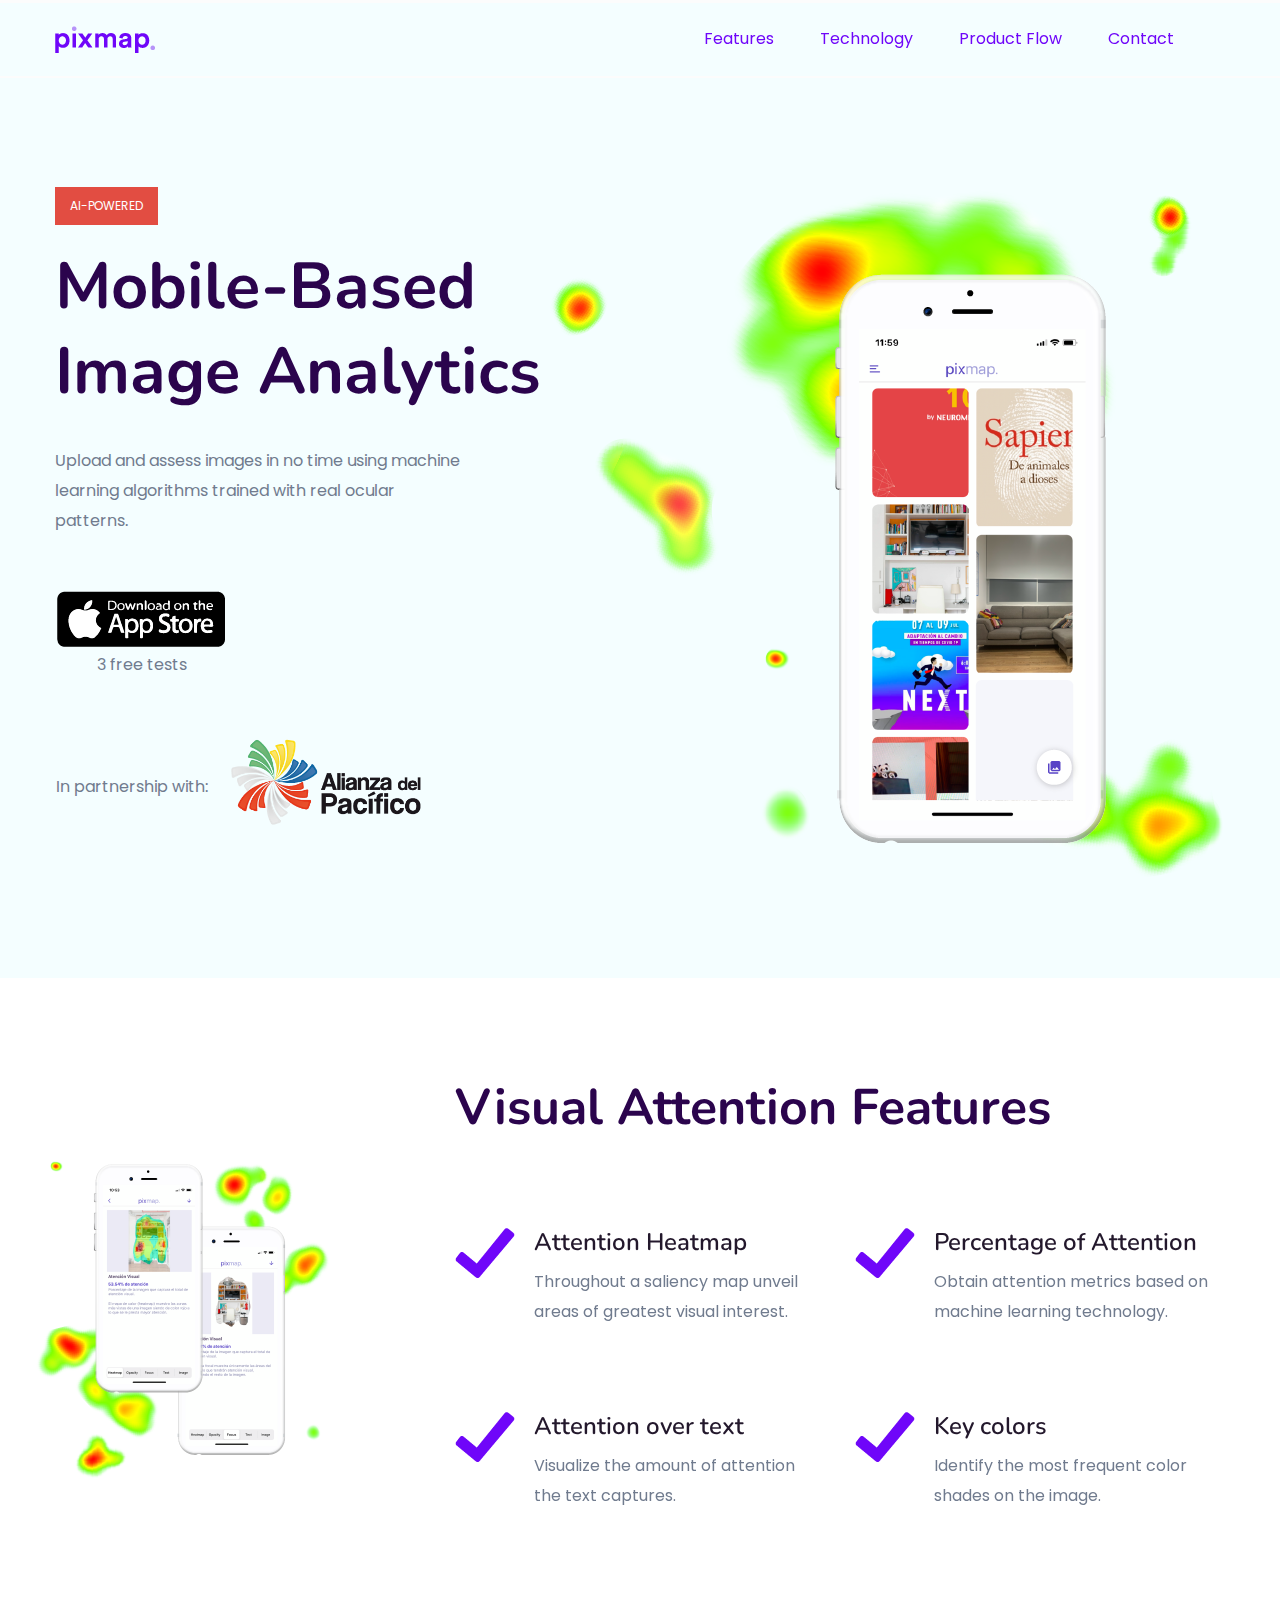
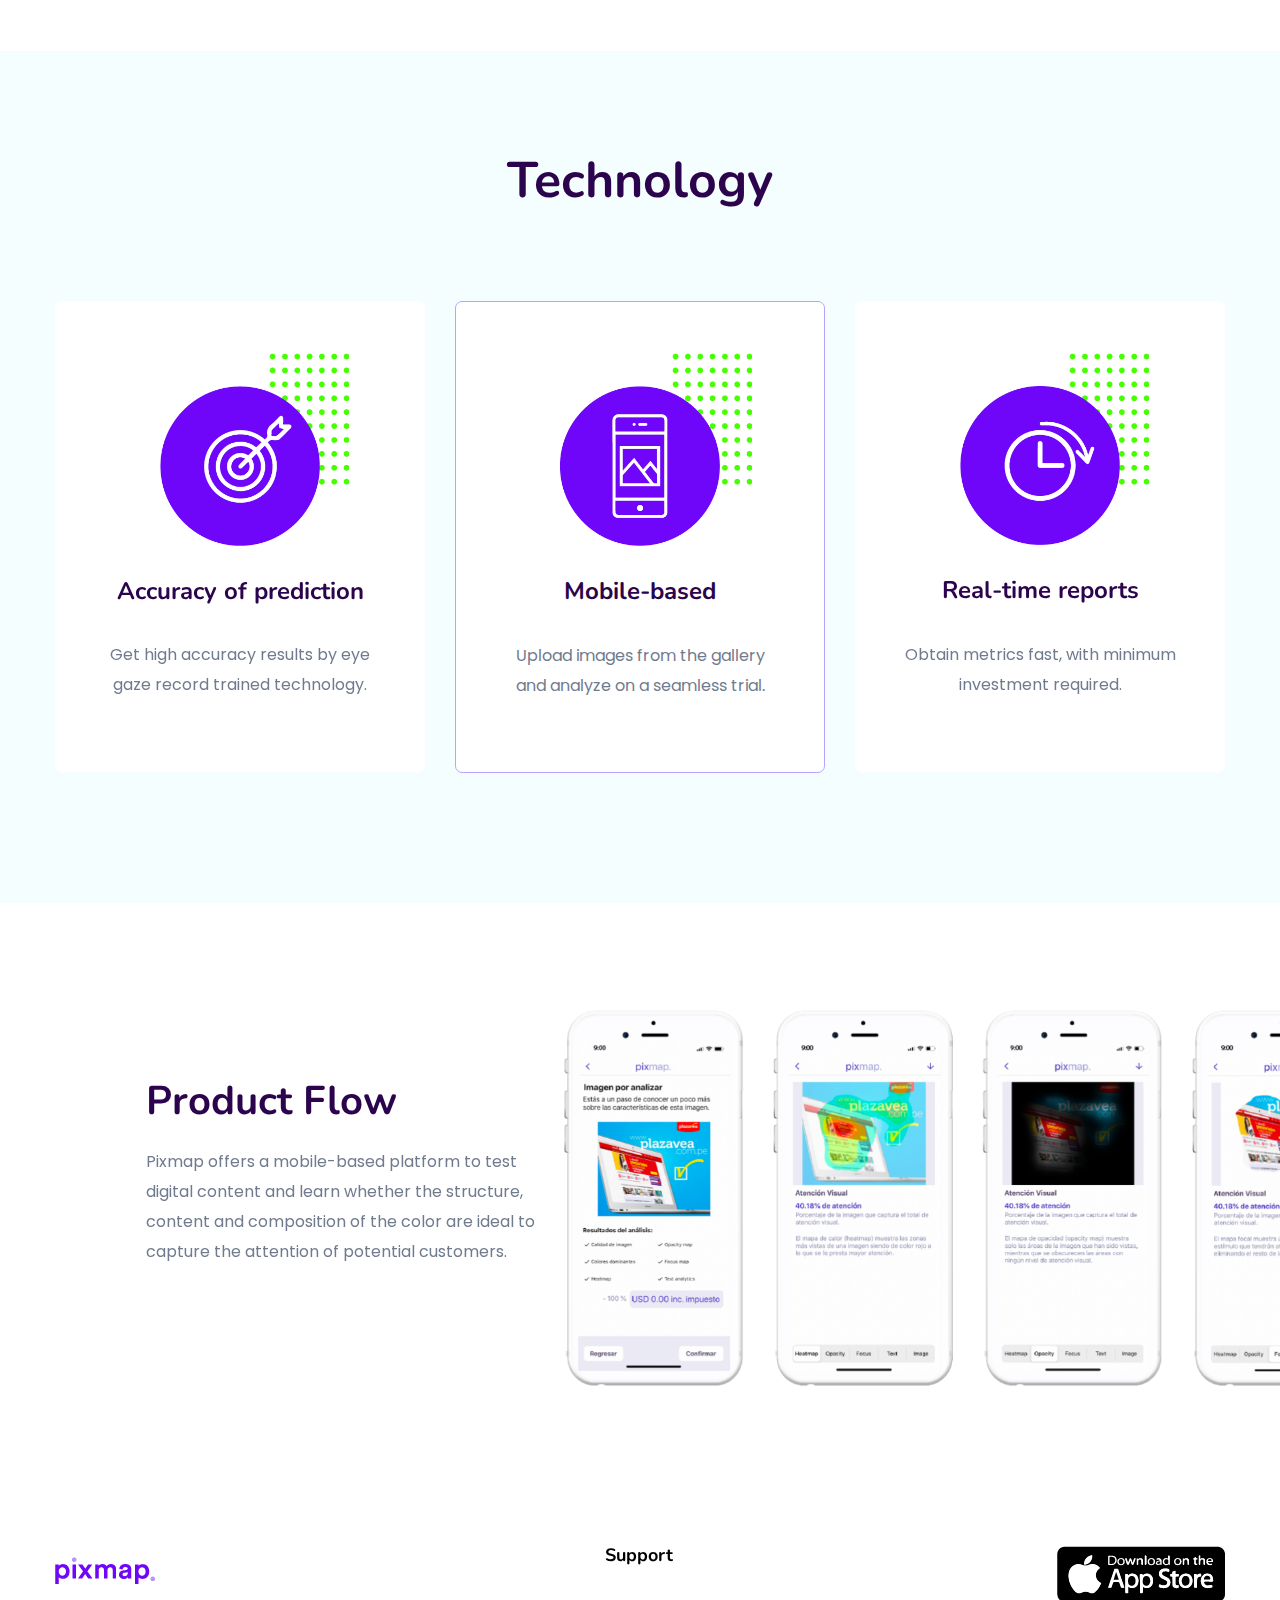
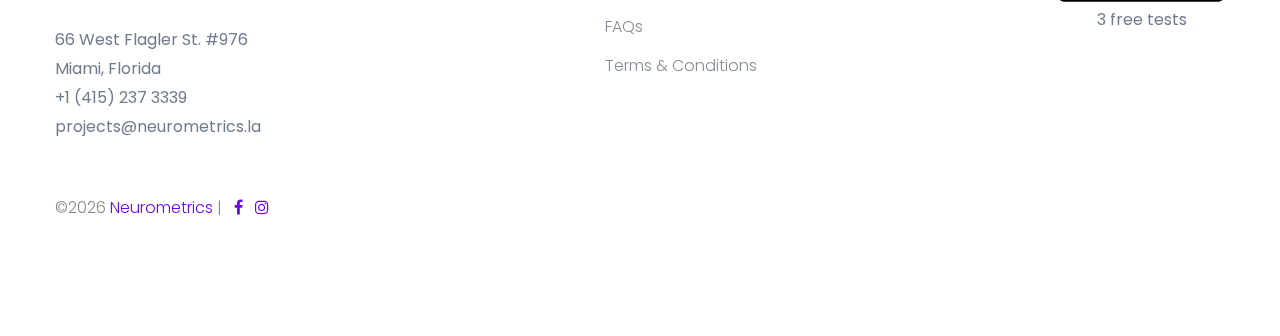
==== commit f013552c: "new changes" ====
--- a/index.html
+++ b/index.html
@@ -34,9 +34,31 @@
             <link rel="stylesheet" href="assets/css/slick.css">
             <link rel="stylesheet" href="assets/css/nice-select.css">
             <link rel="stylesheet" href="assets/css/style.css">
+
+	<!-- Global site tag (gtag.js) - Google Analytics -->
+	<script async src="https://www.googletagmanager.com/gtag/js?id=G-LYM7EHX9WX"></script>
+	<script>
+	  window.dataLayer = window.dataLayer || [];
+	  function gtag(){dataLayer.push(arguments);}
+	  gtag('js', new Date());
+	  gtag('config', 'G-LYM7EHX9WX');
+    </script>
+    
+    <!-- Google Tag Manager -->
+    <script>(function(w,d,s,l,i){w[l]=w[l]||[];w[l].push({'gtm.start':
+        new Date().getTime(),event:'gtm.js'});var f=d.getElementsByTagName(s)[0],
+        j=d.createElement(s),dl=l!='dataLayer'?'&l='+l:'';j.async=true;j.src=
+        'https://www.googletagmanager.com/gtm.js?id='+i+dl;f.parentNode.insertBefore(j,f);
+        })(window,document,'script','dataLayer','GTM-P7GCD4B');</script>
+    <!-- End Google Tag Manager -->
+
    </head>
 
    <body>
+       <!-- Google Tag Manager (noscript) -->
+    <noscript><iframe src="https://www.googletagmanager.com/ns.html?id=GTM-P7GCD4B"
+    height="0" width="0" style="display:none;visibility:hidden"></iframe></noscript>
+    <!-- End Google Tag Manager (noscript) -->
        
     <!-- Preloader Start -->
     <div id="preloader-active">
@@ -124,7 +146,7 @@
                                     <table>
                                         <tr>
                                             <td style="text-align:right">
-                                                <a href="https://apps.apple.com/us/app/pixmap/id1522354585" target="_blank" class="app-btn1"><img src="assets/img/shape/app_store_donwload.png" alt=""></a>
+                                                <a id="button_ios_1" href="https://apps.apple.com/us/app/pixmap/id1522354585" target="_blank" class="app-btn1"><img src="assets/img/shape/app_store_donwload.png" alt=""></a>
                                             </td>
                                         </tr>
                                         <tr>
@@ -587,7 +609,7 @@
                                 <h4>Support</h4>
                                 <ul>                                                                    
                                     <li><a href="faqs.html">FAQs</a></li>                                   
-                                    <li><a href="#">Privacy Policy</a></li>
+                                    <!-- <li><a href="#">Privacy Policy</a></li> -->
                                     <li><a href="terms_conditions.html">Terms & Conditions</a></li>
                                 </ul>
                             </div>
@@ -600,7 +622,7 @@
                                 <table>
                                     <tr>
                                         <td style="text-align:right">
-                                            <a href="https://apps.apple.com/us/app/pixmap/id1522354585" target="_blank" class="app-btn1"><img src="assets/img/shape/app_store_donwload.png" alt=""></a>
+                                            <a id="button_ios_2" href="https://apps.apple.com/us/app/pixmap/id1522354585" target="_blank" class="app-btn1"><img src="assets/img/shape/app_store_donwload.png" alt=""></a>
                                         </td>
                                     </tr>
                                     <tr>
@@ -722,4 +744,4 @@
         <script src="./assets/js/main.js"></script>
         
     </body>
-</html>+</html>
--- a/assets/css/style.css
+++ b/assets/css/style.css
@@ -1 +1 @@
-@import url("https://fonts.googleapis.com/css?family=Nunito:300,400,600,700,800,900|Poppins:300,400,500,600,700,800,900&display=swap");.white-bg{background:#ffffff}.gray-bg{background:#f5f5f5}.gray-bg{background:#f7f7fd}.white-bg{background:#fff}.black-bg{background:#16161a}.theme-bg{background:#8f1bdc}.brand-bg{background:#f1f4fa}.testimonial-bg{background:#f9fafc}.white-color{color:#fff}.black-color{color:#16161a}.theme-color{color:#8f1bdc}.boxed-btn{background:#fff;color:#8f1bdc !important;display:inline-block;padding:18px 44px;font-family:"Nunito",sans-serif;font-size:14px;font-weight:400;border:0;border:1px solid #8f1bdc;letter-spacing:3px;text-align:center;color:#8f1bdc;text-transform:uppercase;cursor:pointer}.boxed-btn:hover{background:#8f1bdc;color:#fff !important;border:1px solid #8f1bdc}.boxed-btn:focus{outline:none}.boxed-btn.large-width{width:220px}[data-overlay]{position:relative;background-size:cover;background-repeat:no-repeat;background-position:center center}[data-overlay]::before{position:absolute;left:0;top:0;right:0;bottom:0;content:""}[data-opacity="1"]::before{opacity:0.1}[data-opacity="2"]::before{opacity:0.2}[data-opacity="3"]::before{opacity:0.3}[data-opacity="4"]::before{opacity:0.4}[data-opacity="5"]::before{opacity:0.5}[data-opacity="6"]::before{opacity:0.6}[data-opacity="7"]::before{opacity:0.7}[data-opacity="8"]::before{opacity:0.8}[data-opacity="9"]::before{opacity:0.9}body{font-family:"Poppins",sans-serif;font-weight:normal;font-style:normal}h1,h2,h3,h4,h5,h6{font-family:"Nunito",sans-serif;color:#2b044d;margin-top:0px;font-style:normal;font-weight:500;text-transform:normal}p{font-family:"Poppins",sans-serif;color:#707b8e;font-size:16px;line-height:30px;margin-bottom:15px;font-weight:normal}.bg-img-1{background-image:url(../img/slider/slider-img-1.jpg)}.bg-img-2{background-image:url(../img/background-img/bg-img-2.jpg)}.cta-bg-1{background-image:url(../img/background-img/bg-img-3.jpg)}.img{max-width:100%;-webkit-transition:all .3s ease-out 0s;-moz-transition:all .3s ease-out 0s;-ms-transition:all .3s ease-out 0s;-o-transition:all .3s ease-out 0s;transition:all .3s ease-out 0s}.f-left{float:left}.f-right{float:right}.fix{overflow:hidden}.clear{clear:both}a,.button{-webkit-transition:all .3s ease-out 0s;-moz-transition:all .3s ease-out 0s;-ms-transition:all .3s ease-out 0s;-o-transition:all .3s ease-out 0s;transition:all .3s ease-out 0s}a:focus,.button:focus{text-decoration:none;outline:none}a{color:#635c5c}a:hover{color:#fff}a:focus,a:hover,.portfolio-cat a:hover,.footer -menu li a:hover{text-decoration:none}a,button{color:#fff;outline:medium none}button:focus,input:focus,input:focus,textarea,textarea:focus{outline:0}.uppercase{text-transform:uppercase}input:focus::-moz-placeholder{opacity:0;-webkit-transition:.4s;-o-transition:.4s;transition:.4s}.capitalize{text-transform:capitalize}h1 a,h2 a,h3 a,h4 a,h5 a,h6 a{color:inherit}ul{margin:0px;padding:0px}li{list-style:none}hr{border-bottom:1px solid #eceff8;border-top:0 none;margin:30px 0;padding:0}.theme-overlay{position:relative}.theme-overlay::before{background:#1696e7 none repeat scroll 0 0;content:"";height:100%;left:0;opacity:0.6;position:absolute;top:0;width:100%}.overlay{position:relative;z-index:0}.overlay::before{position:absolute;content:"";top:0;left:0;width:100%;height:100%;z-index:-1}.overlay2{position:relative;z-index:0}.overlay2::before{position:absolute;content:"";background-color:#2E2200;top:0;left:0;width:100%;height:100%;z-index:-1;opacity:0.5}.section-padding{padding-top:120px;padding-bottom:120px}.separator{border-top:1px solid #f2f2f2}.mb-90{margin-bottom:90px}@media (max-width: 767px){.mb-90{margin-bottom:30px}}@media (min-width: 768px) and (max-width: 991px){.mb-90{margin-bottom:45px}}.owl-carousel .owl-nav div{background:rgba(255,255,255,0.8) none repeat scroll 0 0;height:40px;left:20px;line-height:40px;font-size:22px;color:#646464;opacity:1;visibility:visible;position:absolute;text-align:center;top:50%;transform:translateY(-50%);transition:all 0.3s ease 0s;width:40px}.owl-carousel .owl-nav div.owl-next{left:auto;right:-30px}.owl-carousel .owl-nav div.owl-next i{position:relative;right:0;top:1px}.owl-carousel .owl-nav div.owl-prev i{position:relative;right:1px;top:0px}.owl-carousel:hover .owl-nav div{opacity:1;visibility:visible}.owl-carousel:hover .owl-nav div:hover{color:#fff;background:#ff3500}.btn{background:#f9218d;-moz-user-select:none;text-transform:capitalize;color:#fff;cursor:pointer;display:inline-block;font-size:16px;font-weight:400;letter-spacing:1px;line-height:0;margin-bottom:0;padding:30px 44px;border-radius:5px;cursor:pointer;transition:color 0.4s linear;position:relative;z-index:1;border:0;overflow:hidden;margin:0}.btn::before{content:"";position:absolute;left:0;top:0;width:100%;height:100%;background:#da1276;z-index:1;border-radius:5px;transition:transform 0.5s;transition-timing-function:ease;transform-origin:0 0;transition-timing-function:cubic-bezier(0.5, 1.6, 0.4, 0.7);transform:scaleX(0)}.btn:hover::before{transform:scaleX(1);color:#fff !important;z-index:-1}.header-btn{background:#4043bc;padding:20px 11px;min-width:120px;position:relative}.header-btn::before{background:#ec4683}.card-btn1{background:#712fda;border-radius:6px;padding:30px 40px;text-transform:uppercase}.card-btn1::before{background:#ff374b}.btn.focus,.btn:focus{outline:0;box-shadow:none}.radius-btn{padding:30px 43px;border-radius:30px}.border-btn{background:none;-moz-user-select:none;border:2px solid #8f1bdc;padding:18px 38px;margin:10px;text-transform:capitalize;color:#6F06F9;cursor:pointer;display:inline-block;font-size:14px;font-weight:500;letter-spacing:1px;margin-bottom:0;border-radius:5px;position:relative;transition:color 0.4s linear;position:relative;overflow:hidden;margin:0}.border-btn::before{border:2px solid transparent;content:"";position:absolute;left:0;top:0;width:100%;height:100%;background:#6F06F9;z-index:-1;transition:transform 0.5s;transition-timing-function:ease;transform-origin:0 0;transition-timing-function:cubic-bezier(0.5, 1.6, 0.4, 0.7);transform:scaleY(0)}.border-btn:hover::before{transform:scaleY(1);order:2px solid transparent}.border-btn.border-btn2{padding:17px 52px}.send-btn{background:#6F06F9;color:#fff;font-size:14px;width:100%;height:55px;border:none;border-radius:5px;cursor:pointer;transition:color 0.4s linear;position:relative;overflow:hidden;z-index:1}.send-btn::before{border:2px solid transparent;content:"";position:absolute;left:0;top:0;width:100%;height:100%;background:#e6373d;color:#6F06F9;z-index:-1;transition:transform 0.5s;transition-timing-function:ease;transform-origin:0 0;transition-timing-function:cubic-bezier(0.5, 1.6, 0.4, 0.7);transform:scaleX(0)}.send-btn:hover::before{transform:scaleY(1);order:2px solid transparent;color:red}.breadcrumb>.active{color:#888}#scrollUp{background:#6F06F9;height:50px;width:50px;right:50%;bottom:35px;color:#fff;font-size:20px;text-align:center;border-radius:50%;line-height:48px;border:2px solid transparent}@media (max-width: 767px){#scrollUp{right:16px}}#scrollUp:hover{color:#fff}.sticky-bar{left:0;margin:auto;position:fixed;top:0;width:100%;-webkit-box-shadow:0 10px 15px rgba(25,25,25,0.1);box-shadow:0 10px 15px rgba(25,25,25,0.1);z-index:9999;-webkit-animation:300ms ease-in-out 0s normal none 1 running fadeInDown;animation:300ms ease-in-out 0s normal none 1 running fadeInDown;-webkit-box-shadow:0 10px 15px rgba(25,25,25,0.1);background:#fff}.mt-5{margin-top:5px}.mt-10{margin-top:10px}.mt-15{margin-top:15px}.mt-20{margin-top:20px}.mt-25{margin-top:25px}.mt-30{margin-top:30px}.mt-35{margin-top:35px}.mt-40{margin-top:40px}.mt-45{margin-top:45px}.mt-50{margin-top:50px}.mt-55{margin-top:55px}.mt-60{margin-top:60px}.mt-65{margin-top:65px}.mt-70{margin-top:70px}.mt-75{margin-top:75px}.mt-80{margin-top:80px}.mt-85{margin-top:85px}.mt-90{margin-top:90px}.mt-95{margin-top:95px}.mt-100{margin-top:100px}.mt-105{margin-top:105px}.mt-110{margin-top:110px}.mt-115{margin-top:115px}.mt-120{margin-top:120px}.mt-125{margin-top:125px}.mt-130{margin-top:130px}.mt-135{margin-top:135px}.mt-140{margin-top:140px}.mt-145{margin-top:145px}.mt-150{margin-top:150px}.mt-155{margin-top:155px}.mt-160{margin-top:160px}.mt-165{margin-top:165px}.mt-170{margin-top:170px}.mt-175{margin-top:175px}.mt-180{margin-top:180px}.mt-185{margin-top:185px}.mt-190{margin-top:190px}.mt-195{margin-top:195px}.mt-200{margin-top:200px}.mb-5{margin-bottom:5px}.mb-10{margin-bottom:10px}.mb-15{margin-bottom:15px}.mb-20{margin-bottom:20px}.mb-25{margin-bottom:25px}.mb-30{margin-bottom:30px}.mb-35{margin-bottom:35px}.mb-40{margin-bottom:40px}.mb-45{margin-bottom:45px}.mb-50{margin-bottom:50px}.mb-55{margin-bottom:55px}.mb-60{margin-bottom:60px}.mb-65{margin-bottom:65px}.mb-70{margin-bottom:70px}.mb-75{margin-bottom:75px}.mb-80{margin-bottom:80px}.mb-85{margin-bottom:85px}.mb-90{margin-bottom:90px}.mb-95{margin-bottom:95px}.mb-100{margin-bottom:100px}.mb-105{margin-bottom:105px}.mb-110{margin-bottom:110px}.mb-115{margin-bottom:115px}.mb-120{margin-bottom:120px}.mb-125{margin-bottom:125px}.mb-130{margin-bottom:130px}.mb-135{margin-bottom:135px}.mb-140{margin-bottom:140px}.mb-145{margin-bottom:145px}.mb-150{margin-bottom:150px}.mb-155{margin-bottom:155px}.mb-160{margin-bottom:160px}.mb-165{margin-bottom:165px}.mb-170{margin-bottom:170px}.mb-175{margin-bottom:175px}.mb-180{margin-bottom:180px}.mb-185{margin-bottom:185px}.mb-190{margin-bottom:190px}.mb-195{margin-bottom:195px}.mb-200{margin-bottom:200px}.ml-5{margin-left:5px}.ml-10{margin-left:10px}.ml-15{margin-left:15px}.ml-20{margin-left:20px}.ml-25{margin-left:25px}.ml-30{margin-left:30px}.ml-35{margin-left:35px}.ml-40{margin-left:40px}.ml-45{margin-left:45px}.ml-50{margin-left:50px}.ml-55{margin-left:55px}.ml-60{margin-left:60px}.ml-65{margin-left:65px}.ml-70{margin-left:70px}.ml-75{margin-left:75px}.ml-80{margin-left:80px}.ml-85{margin-left:85px}.ml-90{margin-left:90px}.ml-95{margin-left:95px}.ml-100{margin-left:100px}.ml-105{margin-left:105px}.ml-110{margin-left:110px}.ml-115{margin-left:115px}.ml-120{margin-left:120px}.ml-125{margin-left:125px}.ml-130{margin-left:130px}.ml-135{margin-left:135px}.ml-140{margin-left:140px}.ml-145{margin-left:145px}.ml-150{margin-left:150px}.ml-155{margin-left:155px}.ml-160{margin-left:160px}.ml-165{margin-left:165px}.ml-170{margin-left:170px}.ml-175{margin-left:175px}.ml-180{margin-left:180px}.ml-185{margin-left:185px}.ml-190{margin-left:190px}.ml-195{margin-left:195px}.ml-200{margin-left:200px}.mr-5{margin-right:5px}.mr-10{margin-right:10px}.mr-15{margin-right:15px}.mr-20{margin-right:20px}.mr-25{margin-right:25px}.mr-30{margin-right:30px}.mr-35{margin-right:35px}.mr-40{margin-right:40px}.mr-45{margin-right:45px}.mr-50{margin-right:50px}.mr-55{margin-right:55px}.mr-60{margin-right:60px}.mr-65{margin-right:65px}.mr-70{margin-right:70px}.mr-75{margin-right:75px}.mr-80{margin-right:80px}.mr-85{margin-right:85px}.mr-90{margin-right:90px}.mr-95{margin-right:95px}.mr-100{margin-right:100px}.mr-105{margin-right:105px}.mr-110{margin-right:110px}.mr-115{margin-right:115px}.mr-120{margin-right:120px}.mr-125{margin-right:125px}.mr-130{margin-right:130px}.mr-135{margin-right:135px}.mr-140{margin-right:140px}.mr-145{margin-right:145px}.mr-150{margin-right:150px}.mr-155{margin-right:155px}.mr-160{margin-right:160px}.mr-165{margin-right:165px}.mr-170{margin-right:170px}.mr-175{margin-right:175px}.mr-180{margin-right:180px}.mr-185{margin-right:185px}.mr-190{margin-right:190px}.mr-195{margin-right:195px}.mr-200{margin-right:200px}.pt-5{padding-top:5px}.pt-10{padding-top:10px}.pt-15{padding-top:15px}.pt-20{padding-top:20px}.pt-25{padding-top:25px}.pt-30{padding-top:30px}.pt-35{padding-top:35px}.pt-40{padding-top:40px}.pt-45{padding-top:45px}.pt-50{padding-top:50px}.pt-55{padding-top:55px}.pt-60{padding-top:60px}.pt-65{padding-top:65px}.pt-70{padding-top:70px}.pt-75{padding-top:75px}.pt-80{padding-top:80px}.pt-85{padding-top:85px}.pt-90{padding-top:90px}.pt-95{padding-top:95px}.pt-100{padding-top:100px}.pt-105{padding-top:105px}.pt-110{padding-top:110px}.pt-115{padding-top:115px}.pt-120{padding-top:120px}.pt-125{padding-top:125px}.pt-130{padding-top:130px}.pt-135{padding-top:135px}.pt-140{padding-top:140px}.pt-145{padding-top:145px}.pt-150{padding-top:150px}.pt-155{padding-top:155px}.pt-160{padding-top:160px}.pt-165{padding-top:165px}.pt-170{padding-top:170px}.pt-175{padding-top:175px}.pt-180{padding-top:180px}.pt-185{padding-top:185px}.pt-190{padding-top:190px}.pt-195{padding-top:195px}.pt-200{padding-top:200px}.pt-260{padding-top:260px}.pb-5{padding-bottom:5px}.pb-10{padding-bottom:10px}.pb-15{padding-bottom:15px}.pb-20{padding-bottom:20px}.pb-25{padding-bottom:25px}.pb-30{padding-bottom:30px}.pb-35{padding-bottom:35px}.pb-40{padding-bottom:40px}.pb-45{padding-bottom:45px}.pb-50{padding-bottom:50px}.pb-55{padding-bottom:55px}.pb-60{padding-bottom:60px}.pb-65{padding-bottom:65px}.pb-70{padding-bottom:70px}.pb-75{padding-bottom:75px}.pb-80{padding-bottom:80px}.pb-85{padding-bottom:85px}.pb-90{padding-bottom:90px}.pb-95{padding-bottom:95px}.pb-100{padding-bottom:100px}.pb-105{padding-bottom:105px}.pb-110{padding-bottom:110px}.pb-115{padding-bottom:115px}.pb-120{padding-bottom:120px}.pb-125{padding-bottom:125px}.pb-130{padding-bottom:130px}.pb-135{padding-bottom:135px}.pb-140{padding-bottom:140px}.pb-145{padding-bottom:145px}.pb-150{padding-bottom:150px}.pb-155{padding-bottom:155px}.pb-160{padding-bottom:160px}.pb-165{padding-bottom:165px}.pb-170{padding-bottom:170px}.pb-175{padding-bottom:175px}.pb-180{padding-bottom:180px}.pb-185{padding-bottom:185px}.pb-190{padding-bottom:190px}.pb-195{padding-bottom:195px}.pb-200{padding-bottom:200px}.pl-5{padding-left:5px}.pl-10{padding-left:10px}.pl-15{padding-left:15px}.pl-20{padding-left:20px}.pl-25{padding-left:25px}.pl-30{padding-left:30px}.pl-35{padding-left:35px}.pl-40{padding-left:40px}.pl-45{padding-left:45px}.pl-50{padding-left:50px}.pl-55{padding-left:55px}.pl-60{padding-left:60px}.pl-65{padding-left:65px}.pl-70{padding-left:70px}.pl-75{padding-left:75px}.pl-80{padding-left:80px}.pl-85{padding-left:85px}.pl-90{padding-left:90px}.pl-95{padding-left:95px}.pl-100{padding-left:100px}.pl-105{padding-left:105px}.pl-110{padding-left:110px}.pl-115{padding-left:115px}.pl-120{padding-left:120px}.pl-125{padding-left:125px}.pl-130{padding-left:130px}.pl-135{padding-left:135px}.pl-140{padding-left:140px}.pl-145{padding-left:145px}.pl-150{padding-left:150px}.pl-155{padding-left:155px}.pl-160{padding-left:160px}.pl-165{padding-left:165px}.pl-170{padding-left:170px}.pl-175{padding-left:175px}.pl-180{padding-left:180px}.pl-185{padding-left:185px}.pl-190{padding-left:190px}.pl-195{padding-left:195px}.pl-200{padding-left:200px}.pr-5{padding-right:5px}.pr-10{padding-right:10px}.pr-15{padding-right:15px}.pr-20{padding-right:20px}.pr-25{padding-right:25px}.pr-30{padding-right:30px}.pr-35{padding-right:35px}.pr-40{padding-right:40px}.pr-45{padding-right:45px}.pr-50{padding-right:50px}.pr-55{padding-right:55px}.pr-60{padding-right:60px}.pr-65{padding-right:65px}.pr-70{padding-right:70px}.pr-75{padding-right:75px}.pr-80{padding-right:80px}.pr-85{padding-right:85px}.pr-90{padding-right:90px}.pr-95{padding-right:95px}.pr-100{padding-right:100px}.pr-105{padding-right:105px}.pr-110{padding-right:110px}.pr-115{padding-right:115px}.pr-120{padding-right:120px}.pr-125{padding-right:125px}.pr-130{padding-right:130px}.pr-135{padding-right:135px}.pr-140{padding-right:140px}.pr-145{padding-right:145px}.pr-150{padding-right:150px}.pr-155{padding-right:155px}.pr-160{padding-right:160px}.pr-165{padding-right:165px}.pr-170{padding-right:170px}.pr-175{padding-right:175px}.pr-180{padding-right:180px}.pr-185{padding-right:185px}.pr-190{padding-right:190px}.pr-195{padding-right:195px}.pr-200{padding-right:200px}.bounce-animate{animation-name:float-bob;animation-duration:2s;animation-iteration-count:infinite;-moz-animation-name:float-bob;-moz-animation-duration:2s;-moz-animation-iteration-count:infinite;-moz-animation-timing-function:linear;-ms-animation-name:float-bob;-ms-animation-duration:2s;-ms-animation-iteration-count:infinite;-ms-animation-timing-function:linear;-o-animation-name:float-bob;-o-animation-duration:2s;-o-animation-iteration-count:infinite;-o-animation-timing-function:linear}@-webkit-keyframes float-bob{0%{-webkit-transform:translateY(-20px);transform:translateY(-20px)}50%{-webkit-transform:translateY(-10px);transform:translateY(-10px)}100%{-webkit-transform:translateY(-20px);transform:translateY(-20px)}}.heartbeat{animation:heartbeat 1s infinite alternate}@-webkit-keyframes heartbeat{to{-webkit-transform:scale(1.7);transform:scale(1.7)}}.rotateme{-webkit-animation-name:rotateme;animation-name:rotateme;-webkit-animation-duration:50s;animation-duration:50s;-webkit-animation-iteration-count:infinite;animation-iteration-count:infinite;-webkit-animation-timing-function:linear;animation-timing-function:linear}@keyframes rotateme{from{-webkit-transform:rotate(0deg);transform:rotate(0deg)}to{-webkit-transform:rotate(360deg);transform:rotate(360deg)}}@-webkit-keyframes rotateme{from{-webkit-transform:rotate(0deg)}to{-webkit-transform:rotate(360deg)}}.preloader{background-color:#f7f7f7;width:100%;height:100%;position:fixed;top:0;left:0;right:0;bottom:0;z-index:999999;-webkit-transition:.6s;-o-transition:.6s;transition:.6s;margin:0 auto}.preloader .preloader-circle{width:100px;height:100px;position:relative;border-style:solid;border-width:3px;border-top-color:#8f1bdc;border-bottom-color:transparent;border-left-color:transparent;border-right-color:transparent;z-index:10;border-radius:50%;-webkit-box-shadow:0 1px 5px 0 rgba(35,181,185,0.15);box-shadow:0 1px 5px 0 rgba(35,181,185,0.15);background-color:#ffffff;-webkit-animation:zoom 2000ms infinite ease;animation:zoom 2000ms infinite ease;-webkit-transition:.6s;-o-transition:.6s;transition:.6s}.preloader .preloader-circle2{border-top-color:#0078ff}.preloader .preloader-img{position:absolute;top:50%;z-index:200;left:0;right:0;margin:0 auto;text-align:center;display:inline-block;-webkit-transform:translateY(-50%);-ms-transform:translateY(-50%);transform:translateY(-50%);padding-top:6px;-webkit-transition:.6s;-o-transition:.6s;transition:.6s}.preloader .preloader-img img{max-width:55px}.preloader .pere-text strong{font-weight:800;color:#dca73a;text-transform:uppercase}@-webkit-keyframes zoom{0%{-webkit-transform:rotate(0deg);transform:rotate(0deg);-webkit-transition:.6s;-o-transition:.6s;transition:.6s}100%{-webkit-transform:rotate(360deg);transform:rotate(360deg);-webkit-transition:.6s;-o-transition:.6s;transition:.6s}}@keyframes zoom{0%{-webkit-transform:rotate(0deg);transform:rotate(0deg);-webkit-transition:.6s;-o-transition:.6s;transition:.6s}100%{-webkit-transform:rotate(360deg);transform:rotate(360deg);-webkit-transition:.6s;-o-transition:.6s;transition:.6s}}.section-padding2{padding-top:100px;padding-bottom:100px}@media only screen and (min-width: 1200px) and (max-width: 1600px){.section-padding2{padding-top:100px;padding-bottom:100px}}@media only screen and (min-width: 992px) and (max-width: 1199px){.section-padding2{padding-top:100px;padding-bottom:100px}}@media only screen and (min-width: 768px) and (max-width: 991px){.section-padding2{padding-top:50px;padding-bottom:50px}}@media only screen and (min-width: 576px) and (max-width: 767px){.section-padding2{padding-top:25px;padding-bottom:25px}}@media (max-width: 767px){.section-padding2{padding-top:25px;padding-bottom:25px}}.inner-padding{padding-top:450px}@media only screen and (min-width: 1200px) and (max-width: 1600px){.inner-padding{padding-top:400px}}@media only screen and (min-width: 992px) and (max-width: 1199px){.inner-padding{padding-top:300px}}@media only screen and (min-width: 768px) and (max-width: 991px){.inner-padding{padding-top:300px}}@media only screen and (min-width: 576px) and (max-width: 767px){.inner-padding{padding-top:200px}}@media (max-width: 767px){.inner-padding{padding-top:200px}}.section-paddingr{padding-top:0;padding-bottom:120px}@media only screen and (min-width: 1200px) and (max-width: 1600px){.section-paddingr{padding-top:0;padding-bottom:120px}}@media only screen and (min-width: 992px) and (max-width: 1199px){.section-paddingr{padding-top:0;padding-bottom:70px}}@media only screen and (min-width: 768px) and (max-width: 991px){.section-paddingr{padding-top:0;padding-bottom:70px}}@media only screen and (min-width: 576px) and (max-width: 767px){.section-paddingr{padding-top:0;padding-bottom:70px}}@media (max-width: 767px){.section-paddingr{padding-top:0;padding-bottom:70px}}.tips-padding{padding-top:185px;padding-bottom:150px}@media only screen and (min-width: 1200px) and (max-width: 1600px){.tips-padding{padding-top:185px;padding-bottom:150px}}@media only screen and (min-width: 992px) and (max-width: 1199px){.tips-padding{padding-top:92px;padding-bottom:45px}}@media only screen and (min-width: 768px) and (max-width: 991px){.tips-padding{padding-top:92px;padding-bottom:45px}}@media only screen and (min-width: 576px) and (max-width: 767px){.tips-padding{padding-top:40px;padding-bottom:22px}}@media (max-width: 767px){.tips-padding{padding-top:40px;padding-bottom:22px}}.section-padd-top30{padding-top:100px;padding-bottom:100px}@media only screen and (min-width: 1200px) and (max-width: 1600px){.section-padd-top30{padding-top:100px;padding-bottom:100px}}@media only screen and (min-width: 992px) and (max-width: 1199px){.section-padd-top30{padding-top:100px;padding-bottom:100px}}@media only screen and (min-width: 768px) and (max-width: 991px){.section-padd-top30{padding-top:50px;padding-bottom:80px}}@media only screen and (min-width: 576px) and (max-width: 767px){.section-padd-top30{padding-top:25px;padding-bottom:45px}}@media (max-width: 767px){.section-padd-top30{padding-top:20px;padding-bottom:45px}}.section-padd4{padding-top:100px;padding-bottom:55px}@media only screen and (min-width: 1200px) and (max-width: 1600px){.section-padd4{padding-top:100px;padding-bottom:55px}}@media only screen and (min-width: 992px) and (max-width: 1199px){.section-padd4{padding-top:50px;padding-bottom:15px}}@media only screen and (min-width: 768px) and (max-width: 991px){.section-padd4{padding-top:35px;padding-bottom:8px}}@media only screen and (min-width: 576px) and (max-width: 767px){.section-padd4{padding-top:35px;padding-bottom:8px}}@media (max-width: 767px){.section-padd4{padding-top:35px;padding-bottom:8px}}.testimonial-padding{padding-top:157px;padding-bottom:157px}@media only screen and (min-width: 1200px) and (max-width: 1600px){.testimonial-padding{padding-top:157px;padding-bottom:157px}}@media only screen and (min-width: 992px) and (max-width: 1199px){.testimonial-padding{padding-top:120px;padding-bottom:120px}}@media only screen and (min-width: 768px) and (max-width: 991px){.testimonial-padding{padding-top:100px;padding-bottom:100px}}@media only screen and (min-width: 576px) and (max-width: 767px){.testimonial-padding{padding-top:80px;padding-bottom:60px}}@media (max-width: 767px){.testimonial-padding{padding-top:80px;padding-bottom:60px}}.services-padding{padding-top:300px;padding-bottom:150px}@media only screen and (min-width: 1200px) and (max-width: 1600px){.services-padding{padding-top:300px;padding-bottom:150px}}@media only screen and (min-width: 992px) and (max-width: 1199px){.services-padding{padding-top:200px;padding-bottom:150px}}@media only screen and (min-width: 768px) and (max-width: 991px){.services-padding{padding-top:150px;padding-bottom:70px}}@media only screen and (min-width: 576px) and (max-width: 767px){.services-padding{padding-top:150px;padding-bottom:70px}}@media (max-width: 767px){.services-padding{padding-top:150px;padding-bottom:70px}}.footer-padding{padding-top:50px;padding-bottom:100px}@media only screen and (min-width: 1200px) and (max-width: 1600px){.footer-padding{padding-top:50px;padding-bottom:100px}}@media only screen and (min-width: 992px) and (max-width: 1199px){.footer-padding{padding-top:50px;padding-bottom:50px}}@media only screen and (min-width: 768px) and (max-width: 991px){.footer-padding{padding-top:50px;padding-bottom:50px}}@media only screen and (min-width: 576px) and (max-width: 767px){.footer-padding{padding-top:0px;padding-bottom:50px}}@media (max-width: 767px){.footer-padding{padding-top:0px;padding-bottom:50px}}.footer-padding2{padding-top:50px;padding-bottom:100px}@media only screen and (min-width: 1200px) and (max-width: 1600px){.footer-padding2{padding-top:50px;padding-bottom:100px}}@media only screen and (min-width: 992px) and (max-width: 1199px){.footer-padding2{padding-top:50px;padding-bottom:50px}}@media only screen and (min-width: 768px) and (max-width: 991px){.footer-padding2{padding-top:50px;padding-bottom:50px}}@media only screen and (min-width: 576px) and (max-width: 767px){.footer-padding2{padding-top:50px;padding-bottom:50px}}@media (max-width: 767px){.footer-padding2{padding-top:50px;padding-bottom:50px}}.footer-padding3{padding-bottom:100px}@media only screen and (min-width: 1200px) and (max-width: 1600px){.footer-padding3{padding-bottom:100px}}@media only screen and (min-width: 992px) and (max-width: 1199px){.footer-padding3{padding-bottom:50px}}@media only screen and (min-width: 768px) and (max-width: 991px){.footer-padding3{padding-bottom:50px}}@media only screen and (min-width: 576px) and (max-width: 767px){.footer-padding3{padding-bottom:50px}}@media (max-width: 767px){.footer-padding3{padding-bottom:50px}}.white-bg{background:#ffffff}.gray-bg{background:#f5f5f5}.gray-bg{background:#f7f7fd}.white-bg{background:#fff}.black-bg{background:#16161a}.theme-bg{background:#8f1bdc}.brand-bg{background:#f1f4fa}.testimonial-bg{background:#f9fafc}.white-color{color:#fff}.black-color{color:#16161a}.theme-color{color:#8f1bdc}.latest-blog-area .area-heading{margin-bottom:70px}.blog_area a{color:"Nunito",sans-serif !important;text-decoration:none;transition:.4s}.blog_area a:hover,.blog_area a :hover{background:-webkit-linear-gradient(131deg, #8f1bdc 0%, #8f1bdc 99%);-webkit-background-clip:text;-webkit-text-fill-color:transparent;text-decoration:none;transition:.4s}.single-blog{overflow:hidden;margin-bottom:30px}.single-blog:hover{box-shadow:0px 10px 20px 0px rgba(42,34,123,0.1)}.single-blog .thumb{overflow:hidden;position:relative}.single-blog .thumb:after{content:'';position:absolute;left:0;top:0;width:100%;height:100%;background:#000;opacity:0;-webkit-transition:all .3s ease-out 0s;-moz-transition:all .3s ease-out 0s;-ms-transition:all .3s ease-out 0s;-o-transition:all .3s ease-out 0s;transition:all .3s ease-out 0s}.single-blog h4{border-bottom:1px solid #dfdfdf;padding-bottom:34px;margin-bottom:25px}.single-blog a{font-size:20px;font-weight:600}.single-blog .date{color:#666666;text-align:left;display:inline-block;font-size:13px;font-weight:300}.single-blog .tag{text-align:left;display:inline-block;float:left;font-size:13px;font-weight:300;margin-right:22px;position:relative}.single-blog .tag:after{content:'';position:absolute;width:1px;height:10px;background:#acacac;right:-12px;top:7px}@media (max-width: 1199px){.single-blog .tag{margin-right:8px}.single-blog .tag:after{display:none}}.single-blog .likes{margin-right:16px}@media (max-width: 800px){.single-blog{margin-bottom:30px}}.single-blog .single-blog-content{padding:30px}.single-blog .single-blog-content .meta-bottom p{font-size:13px;font-weight:300}.single-blog .single-blog-content .meta-bottom i{color:#fdcb9e;font-size:13px;margin-right:7px}@media (max-width: 1199px){.single-blog .single-blog-content{padding:15px}}.single-blog:hover .thumb:after{opacity:.7;-webkit-transition:all .3s ease-out 0s;-moz-transition:all .3s ease-out 0s;-ms-transition:all .3s ease-out 0s;-o-transition:all .3s ease-out 0s;transition:all .3s ease-out 0s}@media (max-width: 1199px){.single-blog h4{transition:all 300ms linear 0s;border-bottom:1px solid #dfdfdf;padding-bottom:14px;margin-bottom:12px}.single-blog h4 a{font-size:18px}}.full_image.single-blog{position:relative}.full_image.single-blog .single-blog-content{position:absolute;left:35px;bottom:0;opacity:0;visibility:hidden;-webkit-transition:all .3s ease-out 0s;-moz-transition:all .3s ease-out 0s;-ms-transition:all .3s ease-out 0s;-o-transition:all .3s ease-out 0s;transition:all .3s ease-out 0s}@media (min-width: 992px){.full_image.single-blog .single-blog-content{bottom:100px}}.full_image.single-blog h4{-webkit-transition:all .3s ease-out 0s;-moz-transition:all .3s ease-out 0s;-ms-transition:all .3s ease-out 0s;-o-transition:all .3s ease-out 0s;transition:all .3s ease-out 0s;border-bottom:none;padding-bottom:5px}.full_image.single-blog a{font-size:20px;font-weight:600}.full_image.single-blog .date{color:#fff}.full_image.single-blog:hover .single-blog-content{opacity:1;visibility:visible;-webkit-transition:all .3s ease-out 0s;-moz-transition:all .3s ease-out 0s;-ms-transition:all .3s ease-out 0s;-o-transition:all .3s ease-out 0s;transition:all .3s ease-out 0s}.l_blog_item .l_blog_text .date{margin-top:24px;margin-bottom:15px}.l_blog_item .l_blog_text .date a{font-size:12px}.l_blog_item .l_blog_text h4{font-size:18px;border-bottom:1px solid #eeeeee;margin-bottom:0px;padding-bottom:20px;-webkit-transition:all .3s ease-out 0s;-moz-transition:all .3s ease-out 0s;-ms-transition:all .3s ease-out 0s;-o-transition:all .3s ease-out 0s;transition:all .3s ease-out 0s}.l_blog_item .l_blog_text p{margin-bottom:0px;padding-top:20px}.causes_slider .owl-dots{text-align:center;margin-top:80px}.causes_slider .owl-dots .owl-dot{height:14px;width:14px;background:#eeeeee;display:inline-block;margin-right:7px}.causes_slider .owl-dots .owl-dot:last-child{margin-right:0px}.causes_item{background:#fff}.causes_item .causes_img{position:relative}.causes_item .causes_img .c_parcent{position:absolute;bottom:0px;width:100%;left:0px;height:3px;background:rgba(255,255,255,0.5)}.causes_item .causes_img .c_parcent span{width:70%;height:3px;position:absolute;left:0px;bottom:0px}.causes_item .causes_img .c_parcent span:before{content:"75%";position:absolute;right:-10px;bottom:0px;color:#fff;padding:0px 5px}.causes_item .causes_text{padding:30px 35px 40px 30px}.causes_item .causes_text h4{font-size:18px;font-weight:600;margin-bottom:15px;cursor:pointer}.causes_item .causes_text p{font-size:14px;line-height:24px;font-weight:300;margin-bottom:0px}.causes_item .causes_bottom a{width:50%;border:1px solid;text-align:center;float:left;line-height:50px;color:#fff;font-size:14px;font-weight:500}.causes_item .causes_bottom a+a{border-color:#eeeeee;background:#fff;font-size:14px}.latest_blog_area{background:#f9f9ff}.single-recent-blog-post{margin-bottom:30px}.single-recent-blog-post .thumb{overflow:hidden}.single-recent-blog-post .thumb img{transition:all 0.7s linear}.single-recent-blog-post .details{padding-top:30px}.single-recent-blog-post .details .sec_h4{line-height:24px;padding:10px 0px 13px;transition:all 0.3s linear}.single-recent-blog-post .date{font-size:14px;line-height:24px;font-weight:400}.single-recent-blog-post:hover img{transform:scale(1.23) rotate(10deg)}.tags .tag_btn{font-size:12px;font-weight:500;line-height:20px;border:1px solid #eeeeee;display:inline-block;padding:1px 18px;text-align:center}.tags .tag_btn+.tag_btn{margin-left:2px}.blog_categorie_area{padding-top:30px;padding-bottom:30px}@media (min-width: 900px){.blog_categorie_area{padding-top:80px;padding-bottom:80px}}@media (min-width: 1100px){.blog_categorie_area{padding-top:120px;padding-bottom:120px}}.categories_post{position:relative;text-align:center;cursor:pointer}.categories_post img{max-width:100%}.categories_post .categories_details{position:absolute;top:20px;left:20px;right:20px;bottom:20px;background:rgba(34,34,34,0.75);color:#fff;transition:all 0.3s linear;display:flex;align-items:center;justify-content:center}.categories_post .categories_details h5{margin-bottom:0px;font-size:18px;line-height:26px;text-transform:uppercase;color:#fff;position:relative}.categories_post .categories_details p{font-weight:300;font-size:14px;line-height:26px;margin-bottom:0px}.categories_post .categories_details .border_line{margin:10px 0px;background:#fff;width:100%;height:1px}.categories_post:hover .categories_details{background:rgba(222,99,32,0.85)}.blog_item{margin-bottom:50px}.blog_details{padding:30px 0 20px 10px;box-shadow:0px 10px 20px 0px rgba(221,221,221,0.3)}@media (min-width: 768px){.blog_details{padding:60px 30px 35px 35px}}.blog_details p{margin-bottom:30px}.blog_details a{color:#ff8b23}.blog_details a:hover{color:#ff5c97}.blog_details h2{font-size:18px;font-weight:600;margin-bottom:8px}@media (min-width: 768px){.blog_details h2{font-size:24px;margin-bottom:15px}}.blog-info-link li{float:left;font-size:14px}.blog-info-link li a{color:#999999}.blog-info-link li i,.blog-info-link li span{font-size:13px;margin-right:5px}.blog-info-link li::after{content:"|";padding-left:10px;padding-right:10px}.blog-info-link li:last-child::after{display:none}.blog-info-link::after{content:"";display:block;clear:both;display:table}.blog_item_img{position:relative}.blog_item_img .blog_item_date{position:absolute;bottom:-10px;left:10px;display:block;color:#fff;background-color:#8f1bdc;padding:8px 15px;border-radius:5px}@media (min-width: 768px){.blog_item_img .blog_item_date{bottom:-20px;left:40px;padding:13px 30px}}.blog_item_img .blog_item_date h3{font-size:22px;font-weight:600;color:#fff;margin-bottom:0;line-height:1.2}@media (min-width: 768px){.blog_item_img .blog_item_date h3{font-size:30px}}.blog_item_img .blog_item_date p{font-size:18px;margin-bottom:0;color:#fff}@media (min-width: 768px){.blog_item_img .blog_item_date p{font-size:18px}}.blog_right_sidebar .widget_title{font-size:20px;margin-bottom:40px}.blog_right_sidebar .widget_title::after{content:"";display:block;padding-top:15px;border-bottom:1px solid #f0e9ff}.blog_right_sidebar .single_sidebar_widget{background:#fbf9ff;padding:30px;margin-bottom:30px}.blog_right_sidebar .single_sidebar_widget .btn_1{margin-top:0px}.blog_right_sidebar .search_widget .form-control{height:50px;border-color:#f0e9ff;font-size:13px;color:#999999;padding-left:20px;border-radius:0;border-right:0}.blog_right_sidebar .search_widget .form-control::placeholder{color:#999999}.blog_right_sidebar .search_widget .form-control:focus{border-color:#f0e9ff;outline:0;box-shadow:none}.blog_right_sidebar .search_widget .input-group button{background:#8f1bdc;border-left:0;border:1px solid #f0e9ff;padding:4px 15px;border-left:0;cursor:pointer}.blog_right_sidebar .search_widget .input-group button i{color:#fff}.blog_right_sidebar .search_widget .input-group button span{font-size:14px;color:#999999}.blog_right_sidebar .newsletter_widget .form-control{height:50px;border-color:#f0e9ff;font-size:13px;color:#999999;padding-left:20px;border-radius:0}.blog_right_sidebar .newsletter_widget .form-control::placeholder{color:#999999}.blog_right_sidebar .newsletter_widget .form-control:focus{border-color:#f0e9ff;outline:0;box-shadow:none}.blog_right_sidebar .newsletter_widget .input-group button{background:#fff;border-left:0;border:1px solid #f0e9ff;padding:4px 15px;border-left:0}.blog_right_sidebar .newsletter_widget .input-group button i,.blog_right_sidebar .newsletter_widget .input-group button span{font-size:14px;color:#fff}.blog_right_sidebar .post_category_widget .cat-list li{border-bottom:1px solid #f0e9ff;transition:all 0.3s ease 0s;padding-bottom:12px}.blog_right_sidebar .post_category_widget .cat-list li:last-child{border-bottom:0}.blog_right_sidebar .post_category_widget .cat-list li a{font-size:14px;line-height:20px;color:#888888}.blog_right_sidebar .post_category_widget .cat-list li a p{margin-bottom:0px}.blog_right_sidebar .post_category_widget .cat-list li+li{padding-top:15px}.blog_right_sidebar .popular_post_widget .post_item .media-body{justify-content:center;align-self:center;padding-left:20px}.blog_right_sidebar .popular_post_widget .post_item .media-body h3{font-size:16px;line-height:20px;margin-bottom:6px;transition:all 0.3s linear}.blog_right_sidebar .popular_post_widget .post_item .media-body a:hover{color:#fff}.blog_right_sidebar .popular_post_widget .post_item .media-body p{font-size:14px;line-height:21px;margin-bottom:0px}.blog_right_sidebar .popular_post_widget .post_item+.post_item{margin-top:20px}.blog_right_sidebar .tag_cloud_widget ul li{display:inline-block}.blog_right_sidebar .tag_cloud_widget ul li a{display:inline-block;border:1px solid #eeeeee;background:#fff;padding:4px 20px;margin-bottom:8px;margin-right:3px;transition:all 0.3s ease 0s;color:#888888;font-size:13px}.blog_right_sidebar .tag_cloud_widget ul li a:hover{background:#8f1bdc;color:#fff !important;-webkit-text-fill-color:#fff;text-decoration:none;-webkit-transition:0.5s;transition:0.5s}.blog_right_sidebar .instagram_feeds .instagram_row{display:flex;margin-right:-6px;margin-left:-6px}.blog_right_sidebar .instagram_feeds .instagram_row li{width:33.33%;float:left;padding-right:6px;padding-left:6px;margin-bottom:15px}.blog_right_sidebar .br{width:100%;height:1px;background:#eee;margin:30px 0px}.blog-pagination{margin-top:80px}.blog-pagination .page-link{font-size:14px;position:relative;display:block;padding:0;text-align:center;margin-left:-1px;line-height:45px;width:45px;height:45px;border-radius:0 !important;color:#8a8a8a;border:1px solid #f0e9ff;margin-right:10px}.blog-pagination .page-link i,.blog-pagination .page-link span{font-size:13px}.blog-pagination .page-item.active .page-link{background-color:#fbf9ff;border-color:#f0e9ff;color:#888888}.blog-pagination .page-item:last-child .page-link{margin-right:0}.single-post-area .blog_details{box-shadow:none;padding:0}.single-post-area .social-links{padding-top:10px}.single-post-area .social-links li{display:inline-block;margin-bottom:10px}.single-post-area .social-links li a{color:#cccccc;padding:7px;font-size:14px;transition:all 0.2s linear}.single-post-area .blog_details{padding-top:26px}.single-post-area .blog_details p{margin-bottom:20px;font-size:15px}.single-post-area .quote-wrapper{background:rgba(130,139,178,0.1);padding:15px;line-height:1.733;color:#888888;font-style:italic;margin-top:25px;margin-bottom:25px}@media (min-width: 768px){.single-post-area .quote-wrapper{padding:30px}}.single-post-area .quotes{background:#fff;padding:15px 15px 15px 20px;border-left:2px solid}@media (min-width: 768px){.single-post-area .quotes{padding:25px 25px 25px 30px}}.single-post-area .arrow{position:absolute}.single-post-area .arrow .lnr{font-size:20px;font-weight:600}.single-post-area .thumb .overlay-bg{background:rgba(0,0,0,0.8)}.single-post-area .navigation-top{padding-top:15px;border-top:1px solid #f0e9ff}.single-post-area .navigation-top p{margin-bottom:0}.single-post-area .navigation-top .like-info{font-size:14px}.single-post-area .navigation-top .like-info i,.single-post-area .navigation-top .like-info span{font-size:16px;margin-right:5px}.single-post-area .navigation-top .comment-count{font-size:14px}.single-post-area .navigation-top .comment-count i,.single-post-area .navigation-top .comment-count span{font-size:16px;margin-right:5px}.single-post-area .navigation-top .social-icons li{display:inline-block;margin-right:15px}.single-post-area .navigation-top .social-icons li:last-child{margin:0}.single-post-area .navigation-top .social-icons li i,.single-post-area .navigation-top .social-icons li span{font-size:14px;color:#999999}.single-post-area .blog-author{padding:40px 30px;background:#fbf9ff;margin-top:50px}@media (max-width: 600px){.single-post-area .blog-author{padding:20px 8px}}.single-post-area .blog-author img{width:90px;height:90px;border-radius:50%;margin-right:30px}@media (max-width: 600px){.single-post-area .blog-author img{margin-right:15px;width:45px;height:45px}}.single-post-area .blog-author a{display:inline-block}.single-post-area .blog-author a:hover{color:#ff5c97}.single-post-area .blog-author p{margin-bottom:0;font-size:15px}.single-post-area .blog-author h4{font-size:16px}.single-post-area .navigation-area{border-bottom:1px solid #eee;padding-bottom:30px;margin-top:55px}.single-post-area .navigation-area p{margin-bottom:0px}.single-post-area .navigation-area h4{font-size:18px;line-height:25px}.single-post-area .navigation-area .nav-left{text-align:left}.single-post-area .navigation-area .nav-left .thumb{margin-right:20px;background:#000}.single-post-area .navigation-area .nav-left .thumb img{-webkit-transition:all .3s ease-out 0s;-moz-transition:all .3s ease-out 0s;-ms-transition:all .3s ease-out 0s;-o-transition:all .3s ease-out 0s;transition:all .3s ease-out 0s}.single-post-area .navigation-area .nav-left .lnr{margin-left:20px;opacity:0;-webkit-transition:all .3s ease-out 0s;-moz-transition:all .3s ease-out 0s;-ms-transition:all .3s ease-out 0s;-o-transition:all .3s ease-out 0s;transition:all .3s ease-out 0s}.single-post-area .navigation-area .nav-left:hover .lnr{opacity:1}.single-post-area .navigation-area .nav-left:hover .thumb img{opacity:.5}@media (max-width: 767px){.single-post-area .navigation-area .nav-left{margin-bottom:30px}}.single-post-area .navigation-area .nav-right{text-align:right}.single-post-area .navigation-area .nav-right .thumb{margin-left:20px;background:#000}.single-post-area .navigation-area .nav-right .thumb img{-webkit-transition:all .3s ease-out 0s;-moz-transition:all .3s ease-out 0s;-ms-transition:all .3s ease-out 0s;-o-transition:all .3s ease-out 0s;transition:all .3s ease-out 0s}.single-post-area .navigation-area .nav-right .lnr{margin-right:20px;opacity:0;-webkit-transition:all .3s ease-out 0s;-moz-transition:all .3s ease-out 0s;-ms-transition:all .3s ease-out 0s;-o-transition:all .3s ease-out 0s;transition:all .3s ease-out 0s}.single-post-area .navigation-area .nav-right:hover .lnr{opacity:1}.single-post-area .navigation-area .nav-right:hover .thumb img{opacity:.5}@media (max-width: 991px){.single-post-area .sidebar-widgets{padding-bottom:0px}}.comments-area{background:transparent;border-top:1px solid #eee;padding:45px 0;margin-top:50px}@media (max-width: 414px){.comments-area{padding:50px 8px}}.comments-area h4{margin-bottom:35px;font-size:18px}.comments-area h5{font-size:16px;margin-bottom:0px}.comments-area .comment-list{padding-bottom:48px}.comments-area .comment-list:last-child{padding-bottom:0px}.comments-area .comment-list.left-padding{padding-left:25px}@media (max-width: 413px){.comments-area .comment-list .single-comment h5{font-size:12px}.comments-area .comment-list .single-comment .date{font-size:11px}.comments-area .comment-list .single-comment .comment{font-size:10px}}.comments-area .thumb{margin-right:20px}.comments-area .thumb img{width:70px;border-radius:50%}.comments-area .date{font-size:14px;color:#999999;margin-bottom:0;margin-left:20px}.comments-area .comment{margin-bottom:10px;color:#777777;font-size:15px}.comments-area .btn-reply{background-color:transparent;color:#888888;padding:5px 18px;font-size:14px;display:block;font-weight:400}.comment-form{border-top:1px solid #eee;padding-top:45px;margin-top:50px;margin-bottom:20px}.comment-form .form-group{margin-bottom:30px}.comment-form h4{margin-bottom:40px;font-size:18px;line-height:22px}.comment-form .name{padding-left:0px}@media (max-width: 767px){.comment-form .name{padding-right:0px;margin-bottom:1rem}}.comment-form .email{padding-right:0px}@media (max-width: 991px){.comment-form .email{padding-left:0px}}.comment-form .form-control{border:1px solid #f0e9ff;border-radius:5px;height:48px;padding-left:18px;font-size:13px;background:transparent}.comment-form .form-control:focus{outline:0;box-shadow:none}.comment-form .form-control::placeholder{font-weight:300;color:#999999}.comment-form .form-control::placeholder{color:#777777}.comment-form textarea{padding-top:18px;border-radius:12px;height:100% !important}.comment-form ::-webkit-input-placeholder{font-size:13px;color:#777}.comment-form ::-moz-placeholder{font-size:13px;color:#777}.comment-form :-ms-input-placeholder{font-size:13px;color:#777}.comment-form :-moz-placeholder{font-size:13px;color:#777}.dropdown .dropdown-menu{-webkit-transition:all 0.3s;-moz-transition:all 0.3s;-ms-transition:all 0.3s;-o-transition:all 0.3s;transition:all 0.3s}.contact-info{margin-bottom:25px}.contact-info__icon{margin-right:20px}.contact-info__icon i,.contact-info__icon span{color:#8f9195;font-size:27px}.contact-info .media-body h3{font-size:16px;margin-bottom:0;font-size:16px;color:#2a2a2a}.contact-info .media-body h3 a:hover{color:#222}.contact-info .media-body p{color:#8a8a8a}.contact-title{font-size:27px;font-weight:600;margin-bottom:20px}.form-contact label{font-size:14px}.form-contact .form-group{margin-bottom:30px}.form-contact .form-control{border:1px solid #e5e6e9;border-radius:0px;height:48px;padding-left:18px;font-size:13px;background:transparent}.form-contact .form-control:focus{outline:0;box-shadow:none}.form-contact .form-control::placeholder{font-weight:300;color:#999999}.form-contact textarea{border-radius:0px;height:100% !important}.modal-message .modal-dialog{position:absolute;top:36%;left:50%;transform:translateX(-50%) translateY(-50%) !important;margin:0px;max-width:500px;width:100%}.modal-message .modal-dialog .modal-content .modal-header{text-align:center;display:block;border-bottom:none;padding-top:50px;padding-bottom:50px}.modal-message .modal-dialog .modal-content .modal-header .close{position:absolute;right:-15px;top:-15px;padding:0px;color:#fff;opacity:1;cursor:pointer}.modal-message .modal-dialog .modal-content .modal-header h2{display:block;text-align:center;padding-bottom:10px}.modal-message .modal-dialog .modal-content .modal-header p{display:block}.contact-section .btn_2{background-color:#191d34;padding:18px 60px;border-radius:50px;margin-top:0}.contact-section .btn_2:hover{background-color:#222}.breadcam_bg{background-image:url(../img/banner/bradcam.png)}.breadcam_bg_1{background-image:url(../img/banner/bradcam2.png)}.breadcam_bg_2{background-image:url(../img/banner/bradcam3.png)}.bradcam_area{background-size:cover;background-position:center center;padding:160px 0;background-position:bottom;background-repeat:no-repeat}@media (max-width: 767px){.bradcam_area{padding:150px 0}}@media (min-width: 768px) and (max-width: 991px){.bradcam_area{padding:150px 0}}.bradcam_area h3{font-size:50px;color:#fff;font-weight:900;margin-bottom:0;font-family:"Nunito",sans-serif;text-transform:capitalize}@media (max-width: 767px){.bradcam_area h3{font-size:30px}}@media (min-width: 768px) and (max-width: 991px){.bradcam_area h3{font-size:40px}}.popup_box{background:#fff;display:inline-block;z-index:9;width:681px;padding:60px 40px}@media (max-width: 767px){.popup_box{width:320px;padding:45px 30px}}@media only screen and (min-width: 480px) and (max-width: 767px){.popup_box{width:420px !important;padding:45px 30px}}.popup_box h3{text-align:center;font-size:22px;color:#1F1F1F;margin-bottom:46px}.popup_box .boxed-btn3{width:100%;text-transform:capitalize}.popup_box .nice-select{-webkit-tap-highlight-color:transparent;background-color:#fff;border:solid 1px #E2E2E2;box-sizing:border-box;clear:both;cursor:pointer;display:block;float:left;font-family:"Poppins",sans-serif;font-weight:normal;width:100% !important;line-height:50px;outline:none;padding-left:18px;padding-right:30px;position:relative;text-align:left !important;-webkit-transition:all 0.2s ease-in-out;transition:all 0.2s ease-in-out;-webkit-user-select:none;-moz-user-select:none;-ms-user-select:none;user-select:none;white-space:nowrap;width:auto;border-radius:0;margin-bottom:30px;height:50px !important;font-size:16px;font-weight:400;color:#919191}.popup_box .nice-select::after{content:"\f0d7";display:block;height:5px;margin-top:-5px;pointer-events:none;position:absolute;right:17px;top:3px;transition:all 0.15s ease-in-out;width:5px;font-family:fontawesome;color:#919191;font-size:15px}.popup_box .nice-select.open .list{opacity:1;pointer-events:auto;-webkit-transform:scale(1) translateY(0);-ms-transform:scale(1) translateY(0);transform:scale(1) translateY(0);height:200px;overflow-y:scroll}.popup_box .nice-select.list{height:200px;overflow-y:scroll}#test-form{display:inline-block;margin:auto;text-align:center;position:absolute;left:50%;top:50%;-webkit-transform:translate(-50%, -50%);-ms-transform:translate(-50%, -50%);transform:translate(-50%, -50%)}@media (max-width: 767px){#test-form{top:0;left:0;width:100%;height:100%;-webkit-transform:none;-ms-transform:none;transform:none}}#test-form .mfp-close-btn-in .mfp-close{color:#333;display:none !important}#test-form button.mfp-close{display:none !important}@media (max-width: 767px){#test-form button.mfp-close{display:block !important;position:absolute;left:0;right:0;margin:auto}}#test-form button.mfp-close{overflow:visible;cursor:pointer;background:transparent;border:0;-webkit-appearance:none;display:block;outline:none;padding:0;z-index:1046;box-shadow:none;touch-action:manipulation;width:40px;height:40px;background:#4A3600;text-align:center;line-height:20px;position:absolute;right:0;border-bottom-right-radius:20px;border-bottom-left-radius:20px;position:absolute;right:-6px;color:#fff !important}.mfp-bg{top:0;left:0;width:100%;height:100%;z-index:1042;overflow:hidden;position:fixed;background:#4A3600;opacity:0.6}@media (max-width: 767px){.gj-picker.gj-picker-md.timepicker{width:310px;left:6px !important}}@media (max-width: 767px){.gj-picker.gj-picker-md.datepicker.gj-unselectable{width:320px;left:0 !important}}.flex-center-start{display:-webkit-box;display:-ms-flexbox;display:flex;-webkit-box-align:center;-ms-flex-align:center;align-items:center;-webkit-box-pack:start;-ms-flex-pack:start;justify-content:start}.overlay::before{background-image:-moz-linear-gradient(170deg, rgba(34,34,34,0) 0%, #000 100%);background-image:-webkit-linear-gradient(170deg, rgba(34,34,34,0) 0%, #000 100%);background-image:-ms-linear-gradient(170deg, rgba(34,34,34,0) 0%, #000 100%)}.best-pricing::before{background-image:-moz-linear-gradient(0deg, #f9218d 0%, #6c19f6 100%);background-image:-webkit-linear-gradient(0deg, #f9218d 0%, #6c19f6 100%);background-image:-ms-linear-gradient(0deg, #f9218d 0%, #6c19f6 100%)}.available-app-area{background-image:-moz-linear-gradient(0deg, #6c19f6 0%, #f9218d 100%);background-image:-webkit-linear-gradient(0deg, #6c19f6 0%, #f9218d 100%);background-image:-ms-linear-gradient(0deg, #6c19f6 0%, #f9218d 100%)}.sample-text-area{background:#fff;padding-right:70px;padding-bottom:70px}.text-heading{margin-bottom:30px;font-size:24px}b,sup,sub,u,del{color:#222}.typography h1,.typography h2,.typography h3,.typography h4,.typography h5,.typography h6{color:#828bb2}.button-area{background:#fff}.button-area .border-top-generic{padding:70px 15px;border-top:1px dotted #eee}.button-group-area .genric-btn{margin-right:10px;margin-top:10px}.button-group-area .genric-btn:last-child{margin-right:0}.genric-btn{display:inline-block;outline:none;line-height:40px;padding:0 30px;font-size:.8em;text-align:center;text-decoration:none;font-weight:500;cursor:pointer;-webkit-transition:all 0.3s ease 0s;-moz-transition:all 0.3s ease 0s;-o-transition:all 0.3s ease 0s;transition:all 0.3s ease 0s}.genric-btn:focus{outline:none}.genric-btn.e-large{padding:0 40px;line-height:50px}.genric-btn.large{line-height:45px}.genric-btn.medium{line-height:30px}.genric-btn.small{line-height:25px}.genric-btn.radius{border-radius:3px}.genric-btn.circle{border-radius:20px}.genric-btn.arrow{display:-webkit-inline-box;display:-ms-inline-flexbox;display:inline-flex;-webkit-box-align:center;-ms-flex-align:center;align-items:center}.genric-btn.arrow span{margin-left:10px}.genric-btn.default{color:#415094;background:#f9f9ff;border:1px solid transparent}.genric-btn.default:hover{border:1px solid #f9f9ff;background:#fff}.genric-btn.default-border{border:1px solid #f9f9ff;background:#fff}.genric-btn.default-border:hover{color:#415094;background:#f9f9ff;border:1px solid transparent}.genric-btn.primary{color:#fff;background:#222;border:1px solid transparent}.genric-btn.primary:hover{color:#222;border:1px solid #222;background:#fff}.genric-btn.primary-border{color:#222;border:1px solid #222;background:#fff}.genric-btn.primary-border:hover{color:#fff;background:#222;border:1px solid transparent}.genric-btn.success{color:#fff;background:#4cd3e3;border:1px solid transparent}.genric-btn.success:hover{color:#4cd3e3;border:1px solid #4cd3e3;background:#fff}.genric-btn.success-border{color:#4cd3e3;border:1px solid #4cd3e3;background:#fff}.genric-btn.success-border:hover{color:#fff;background:#4cd3e3;border:1px solid transparent}.genric-btn.info{color:#fff;background:#38a4ff;border:1px solid transparent}.genric-btn.info:hover{color:#38a4ff;border:1px solid #38a4ff;background:#fff}.genric-btn.info-border{color:#38a4ff;border:1px solid #38a4ff;background:#fff}.genric-btn.info-border:hover{color:#fff;background:#38a4ff;border:1px solid transparent}.genric-btn.warning{color:#fff;background:#f4e700;border:1px solid transparent}.genric-btn.warning:hover{color:#f4e700;border:1px solid #f4e700;background:#fff}.genric-btn.warning-border{color:#f4e700;border:1px solid #f4e700;background:#fff}.genric-btn.warning-border:hover{color:#fff;background:#f4e700;border:1px solid transparent}.genric-btn.danger{color:#fff;background:#f44a40;border:1px solid transparent}.genric-btn.danger:hover{color:#f44a40;border:1px solid #f44a40;background:#fff}.genric-btn.danger-border{color:#f44a40;border:1px solid #f44a40;background:#fff}.genric-btn.danger-border:hover{color:#fff;background:#f44a40;border:1px solid transparent}.genric-btn.link{color:#415094;background:#f9f9ff;text-decoration:underline;border:1px solid transparent}.genric-btn.link:hover{color:#415094;border:1px solid #f9f9ff;background:#fff}.genric-btn.link-border{color:#415094;border:1px solid #f9f9ff;background:#fff;text-decoration:underline}.genric-btn.link-border:hover{color:#415094;background:#f9f9ff;border:1px solid transparent}.genric-btn.disable{color:#222,0.3;background:#f9f9ff;border:1px solid transparent;cursor:not-allowed}.generic-blockquote{padding:30px 50px 30px 30px;background:#f9f9ff;border-left:2px solid #222}.progress-table-wrap{overflow-x:scroll}.progress-table{background:#f9f9ff;padding:15px 0px 30px 0px;min-width:800px}.progress-table .serial{width:11.83%;padding-left:30px}.progress-table .country{width:28.07%}.progress-table .visit{width:19.74%}.progress-table .percentage{width:40.36%;padding-right:50px}.progress-table .table-head{display:flex}.progress-table .table-head .serial,.progress-table .table-head .country,.progress-table .table-head .visit,.progress-table .table-head .percentage{color:#415094;line-height:40px;text-transform:uppercase;font-weight:500}.progress-table .table-row{padding:15px 0;border-top:1px solid #edf3fd;display:flex}.progress-table .table-row .serial,.progress-table .table-row .country,.progress-table .table-row .visit,.progress-table .table-row .percentage{display:flex;align-items:center}.progress-table .table-row .country img{margin-right:15px}.progress-table .table-row .percentage .progress{width:80%;border-radius:0px;background:transparent}.progress-table .table-row .percentage .progress .progress-bar{height:5px;line-height:5px}.progress-table .table-row .percentage .progress .progress-bar.color-1{background-color:#6382e6}.progress-table .table-row .percentage .progress .progress-bar.color-2{background-color:#e66686}.progress-table .table-row .percentage .progress .progress-bar.color-3{background-color:#f09359}.progress-table .table-row .percentage .progress .progress-bar.color-4{background-color:#73fbaf}.progress-table .table-row .percentage .progress .progress-bar.color-5{background-color:#73fbaf}.progress-table .table-row .percentage .progress .progress-bar.color-6{background-color:#6382e6}.progress-table .table-row .percentage .progress .progress-bar.color-7{background-color:#a367e7}.progress-table .table-row .percentage .progress .progress-bar.color-8{background-color:#e66686}.single-gallery-image{margin-top:30px;background-repeat:no-repeat !important;background-position:center center !important;background-size:cover !important;height:200px}.list-style{width:14px;height:14px}.unordered-list li{position:relative;padding-left:30px;line-height:1.82em !important}.unordered-list li:before{content:"";position:absolute;width:14px;height:14px;border:3px solid #222;background:#fff;top:4px;left:0;border-radius:50%}.ordered-list{margin-left:30px}.ordered-list li{list-style-type:decimal-leading-zero;color:#222;font-weight:500;line-height:1.82em !important}.ordered-list li span{font-weight:300;color:#828bb2}.ordered-list-alpha li{margin-left:30px;list-style-type:lower-alpha;color:#222;font-weight:500;line-height:1.82em !important}.ordered-list-alpha li span{font-weight:300;color:#828bb2}.ordered-list-roman li{margin-left:30px;list-style-type:lower-roman;color:#222;font-weight:500;line-height:1.82em !important}.ordered-list-roman li span{font-weight:300;color:#828bb2}.single-input{display:block;width:100%;line-height:40px;border:none;outline:none;background:#f9f9ff;padding:0 20px}.single-input:focus{outline:none}.input-group-icon{position:relative}.input-group-icon .icon{position:absolute;left:20px;top:0;line-height:40px;z-index:3}.input-group-icon .icon i{color:#797979}.input-group-icon .single-input{padding-left:45px}.single-textarea{display:block;width:100%;line-height:40px;border:none;outline:none;background:#f9f9ff;padding:0 20px;height:100px;resize:none}.single-textarea:focus{outline:none}.single-input-primary{display:block;width:100%;line-height:40px;border:1px solid transparent;outline:none;background:#f9f9ff;padding:0 20px}.single-input-primary:focus{outline:none;border:1px solid #222}.single-input-accent{display:block;width:100%;line-height:40px;border:1px solid transparent;outline:none;background:#f9f9ff;padding:0 20px}.single-input-accent:focus{outline:none;border:1px solid #eb6b55}.single-input-secondary{display:block;width:100%;line-height:40px;border:1px solid transparent;outline:none;background:#f9f9ff;padding:0 20px}.single-input-secondary:focus{outline:none;border:1px solid #f09359}.default-switch{width:35px;height:17px;border-radius:8.5px;background:#f9f9ff;position:relative;cursor:pointer}.default-switch input{position:absolute;left:0;top:0;right:0;bottom:0;width:100%;height:100%;opacity:0;cursor:pointer}.default-switch input+label{position:absolute;top:1px;left:1px;width:15px;height:15px;border-radius:50%;background:#222;-webkit-transition:all 0.2s;-moz-transition:all 0.2s;-o-transition:all 0.2s;transition:all 0.2s;box-shadow:0px 4px 5px 0px rgba(0,0,0,0.2);cursor:pointer}.default-switch input:checked+label{left:19px}.primary-switch{width:35px;height:17px;border-radius:8.5px;background:#f9f9ff;position:relative;cursor:pointer}.primary-switch input{position:absolute;left:0;top:0;right:0;bottom:0;width:100%;height:100%;opacity:0}.primary-switch input+label{position:absolute;left:0;top:0;right:0;bottom:0;width:100%;height:100%}.primary-switch input+label:before{content:"";position:absolute;left:0;top:0;right:0;bottom:0;width:100%;height:100%;background:transparent;border-radius:8.5px;cursor:pointer;-webkit-transition:all 0.2s;-moz-transition:all 0.2s;-o-transition:all 0.2s;transition:all 0.2s}.primary-switch input+label:after{content:"";position:absolute;top:1px;left:1px;width:15px;height:15px;border-radius:50%;background:#fff;-webkit-transition:all 0.2s;-moz-transition:all 0.2s;-o-transition:all 0.2s;transition:all 0.2s;box-shadow:0px 4px 5px 0px rgba(0,0,0,0.2);cursor:pointer}.primary-switch input:checked+label:after{left:19px}.primary-switch input:checked+label:before{background:#222}.confirm-switch{width:35px;height:17px;border-radius:8.5px;background:#f9f9ff;position:relative;cursor:pointer}.confirm-switch input{position:absolute;left:0;top:0;right:0;bottom:0;width:100%;height:100%;opacity:0}.confirm-switch input+label{position:absolute;left:0;top:0;right:0;bottom:0;width:100%;height:100%}.confirm-switch input+label:before{content:"";position:absolute;left:0;top:0;right:0;bottom:0;width:100%;height:100%;background:transparent;border-radius:8.5px;-webkit-transition:all 0.2s;-moz-transition:all 0.2s;-o-transition:all 0.2s;transition:all 0.2s;cursor:pointer}.confirm-switch input+label:after{content:"";position:absolute;top:1px;left:1px;width:15px;height:15px;border-radius:50%;background:#fff;-webkit-transition:all 0.2s;-moz-transition:all 0.2s;-o-transition:all 0.2s;transition:all 0.2s;box-shadow:0px 4px 5px 0px rgba(0,0,0,0.2);cursor:pointer}.confirm-switch input:checked+label:after{left:19px}.confirm-switch input:checked+label:before{background:#4cd3e3}.primary-checkbox{width:16px;height:16px;border-radius:3px;background:#f9f9ff;position:relative;cursor:pointer}.primary-checkbox input{position:absolute;left:0;top:0;right:0;bottom:0;width:100%;height:100%;opacity:0}.primary-checkbox input+label{position:absolute;left:0;top:0;right:0;bottom:0;width:100%;height:100%;border-radius:3px;cursor:pointer;border:1px solid #f1f1f1}.primary-checkbox input:checked+label{background:url(../img/elements/primary-check.png) no-repeat center center/cover;border:none}.confirm-checkbox{width:16px;height:16px;border-radius:3px;background:#f9f9ff;position:relative;cursor:pointer}.confirm-checkbox input{position:absolute;left:0;top:0;right:0;bottom:0;width:100%;height:100%;opacity:0}.confirm-checkbox input+label{position:absolute;left:0;top:0;right:0;bottom:0;width:100%;height:100%;border-radius:3px;cursor:pointer;border:1px solid #f1f1f1}.confirm-checkbox input:checked+label{background:url(../img/elements/success-check.png) no-repeat center center/cover;border:none}.disabled-checkbox{width:16px;height:16px;border-radius:3px;background:#f9f9ff;position:relative;cursor:pointer}.disabled-checkbox input{position:absolute;left:0;top:0;right:0;bottom:0;width:100%;height:100%;opacity:0}.disabled-checkbox input+label{position:absolute;left:0;top:0;right:0;bottom:0;width:100%;height:100%;border-radius:3px;cursor:pointer;border:1px solid #f1f1f1}.disabled-checkbox input:disabled{cursor:not-allowed;z-index:3}.disabled-checkbox input:checked+label{background:url(../img/elements/disabled-check.png) no-repeat center center/cover;border:none}.primary-radio{width:16px;height:16px;border-radius:8px;background:#f9f9ff;position:relative;cursor:pointer}.primary-radio input{position:absolute;left:0;top:0;right:0;bottom:0;width:100%;height:100%;opacity:0}.primary-radio input+label{position:absolute;left:0;top:0;right:0;bottom:0;width:100%;height:100%;border-radius:8px;cursor:pointer;border:1px solid #f1f1f1}.primary-radio input:checked+label{background:url(../img/elements/primary-radio.png) no-repeat center center/cover;border:none}.confirm-radio{width:16px;height:16px;border-radius:8px;background:#f9f9ff;position:relative;cursor:pointer}.confirm-radio input{position:absolute;left:0;top:0;right:0;bottom:0;width:100%;height:100%;opacity:0}.confirm-radio input+label{position:absolute;left:0;top:0;right:0;bottom:0;width:100%;height:100%;border-radius:8px;cursor:pointer;border:1px solid #f1f1f1}.confirm-radio input:checked+label{background:url(../img/elements/success-radio.png) no-repeat center center/cover;border:none}.disabled-radio{width:16px;height:16px;border-radius:8px;background:#f9f9ff;position:relative;cursor:pointer}.disabled-radio input{position:absolute;left:0;top:0;right:0;bottom:0;width:100%;height:100%;opacity:0}.disabled-radio input+label{position:absolute;left:0;top:0;right:0;bottom:0;width:100%;height:100%;border-radius:8px;cursor:pointer;border:1px solid #f1f1f1}.disabled-radio input:disabled{cursor:not-allowed;z-index:3}.disabled-radio input:checked+label{background:url(../img/elements/disabled-radio.png) no-repeat center center/cover;border:none}.default-select{height:40px}.default-select .nice-select{border:none;border-radius:0px;height:40px;background:#f9f9ff;padding-left:20px;padding-right:40px}.default-select .nice-select .list{margin-top:0;border:none;border-radius:0px;box-shadow:none;width:100%;padding:10px 0 10px 0px}.default-select .nice-select .list .option{font-weight:300;-webkit-transition:all 0.3s ease 0s;-moz-transition:all 0.3s ease 0s;-o-transition:all 0.3s ease 0s;transition:all 0.3s ease 0s;line-height:28px;min-height:28px;font-size:12px;padding-left:20px}.default-select .nice-select .list .option.selected{color:#222;background:transparent}.default-select .nice-select .list .option:hover{color:#222;background:transparent}.default-select .current{margin-right:50px;font-weight:300}.default-select .nice-select::after{right:20px}.form-select{height:40px;width:100%}.form-select .nice-select{border:none;border-radius:0px;height:40px;background:#f9f9ff;padding-left:45px;padding-right:40px;width:100%}.form-select .nice-select .list{margin-top:0;border:none;border-radius:0px;box-shadow:none;width:100%;padding:10px 0 10px 0px}.form-select .nice-select .list .option{font-weight:300;-webkit-transition:all 0.3s ease 0s;-moz-transition:all 0.3s ease 0s;-o-transition:all 0.3s ease 0s;transition:all 0.3s ease 0s;line-height:28px;min-height:28px;font-size:12px;padding-left:45px}.form-select .nice-select .list .option.selected{color:#222;background:transparent}.form-select .nice-select .list .option:hover{color:#222;background:transparent}.form-select .current{margin-right:50px;font-weight:300}.form-select .nice-select::after{right:20px}.mt-10{margin-top:10px}.section-top-border{padding:50px 0;border-top:1px dotted #eee}.mb-30{margin-bottom:30px}.mt-30{margin-top:30px}.switch-wrap{margin-bottom:10px}.header-transparrent{position:absolute;top:0;right:0;left:0;z-index:9}.main-header{z-index:3}@media only screen and (min-width: 768px) and (max-width: 991px){.main-header{padding:16px 0}}@media only screen and (min-width: 576px) and (max-width: 767px){.main-header{padding:16px 0}}@media (max-width: 767px){.main-header{padding:16px 0}}@media only screen and (min-width: 1200px) and (max-width: 1600px){.main-header .main-menu{margin-right:30px}}.main-header .main-menu ul li{display:inline-block;position:relative;z-index:1;margin:0 5px}.main-header .main-menu ul li>a{color:#6f06f9;font-weight:400;padding:16px 16px;font-weight:400;display:block;font-size:16px;-webkit-transition:.3s;-moz-transition:.3s;-o-transition:.3s;transition:.3s;text-transform:capitalize}@media only screen and (min-width: 992px) and (max-width: 1199px){.main-header .main-menu ul li>a{padding:16px 15px}}.main-header .main-menu ul li>a::before{position:absolute;content:"";left:0;bottom:5px;background:#a60dcf;height:2px;width:0;transition:.3s}.main-header .main-menu ul li:hover>a::before{width:100%}.main-header .main-menu ul li.active>a::before{width:100%}.main-header .main-menu ul ul.submenu{position:absolute;width:170px;background:#fff;left:0;top:80%;visibility:hidden;opacity:0;box-shadow:0 0 10px 3px rgba(0,0,0,0.05);padding:17px 0;-webkit-transition:.3s;-moz-transition:.3s;-o-transition:.3s;transition:.3s}.main-header .main-menu ul ul.submenu>li{margin-left:7px;display:block}.main-header .main-menu ul ul.submenu>li>a{padding:6px 10px !important;font-size:14px;text-transform:capitalize}.main-header .main-menu ul ul.submenu>li>a::before{position:absolute;content:"";left:-5px;background:#a60dcf;height:2px;width:0;transition:.3s;top:50%}.main-header .main-menu ul ul.submenu>li>a:hover{padding-left:15px !important}.main-header .main-menu ul ul.submenu>li>a:hover::before{width:10px}.header-area .header-top .header-info-right .header-social a i{-webkit-transition:.4s;-moz-transition:.4s;-o-transition:.4s;transition:.4s;transform:rotateY(0deg);-webkit-transform:rotateY(0deg);-moz-transform:rotateY(0deg);-ms-transform:rotateY(0deg);-o-transform:rotateY(0deg)}.header-area .header-top .header-info-right .header-social a:hover i{transform:rotateY(180deg);-webkit-transform:rotateY(180deg);-moz-transform:rotateY(180deg);-ms-transform:rotateY(180deg);-o-transform:rotateY(180deg)}.main-header ul>li:hover>ul.submenu{visibility:visible;opacity:1;top:100%}.top-bg{background:#002d5b}.header-sticky ul li a{padding:10px 19px}.header-sticky.sticky-bar.sticky .main-menu ul>li>a{padding:25px 16px}.header-sticky.sticky-bar.sticky .main-menu ul>li>a::before{bottom:11px}.slicknav_menu .slicknav_icon-bar{background-color:#8f1bdc !important}.slicknav_nav{margin-top:0px}.header-sticky.sticky-bar.sticky .header-btn .get-btn{padding:20px 20px}.header-area .slicknav_btn{top:-43px}.slicknav_menu .slicknav_nav a:hover{background:transparent;color:#8f1bdc}.slicknav_menu{background:transparent;margin-top:5px !important}.mobile_menu{position:absolute;right:0px;width:100%;z-index:99}.slider-height{min-height:1000px;background-repeat:no-repeat;background-position:center center}@media only screen and (min-width: 1200px) and (max-width: 1600px){.slider-height{min-height:900px}}@media only screen and (min-width: 768px) and (max-width: 991px){.slider-height{min-height:600px}}@media (max-width: 767px){.slider-height{min-height:600px}}.sky-blue{background:#f4feff}.slider-padding{padding-top:0x}@media (max-width: 767px){.slider-padding{padding-top:0px}}@media only screen and (min-width: 576px) and (max-width: 767px){.slider-padding{padding-top:0px}}@media only screen and (min-width: 768px) and (max-width: 991px){.slider-padding{padding-top:0px}}@media only screen and (min-width: 992px) and (max-width: 1199px){.slider-padding{padding-top:0px}}.slider-area{margin-top:-1px}.slider-area .hero__caption{position:relative}@media (max-width: 767px){.slider-area .hero__caption{padding-top:17px}}.slider-area .hero__caption span{display:inline-block;color:#2b044d;font-size:16px;text-transform:uppercase;margin-bottom:20px}.slider-area .hero__caption h1{font-size:65px;font-weight:700;color:#2b044d;font-family:"Nunito",sans-serif;line-height:1.3;margin-bottom:32px}@media only screen and (min-width: 992px) and (max-width: 1199px){.slider-area .hero__caption h1{font-size:55px;line-height:1.2}}@media only screen and (min-width: 768px) and (max-width: 991px){.slider-area .hero__caption h1{font-size:50px;line-height:1.2}}@media (max-width: 767px){.slider-area .hero__caption h1{font-size:29px;line-height:1.4}}.slider-area .hero__caption p{margin-bottom:54px;padding-right:155px}@media only screen and (min-width: 768px) and (max-width: 991px){.slider-area .hero__caption p{margin-bottom:54px;padding-right:0px}}@media (max-width: 767px){.slider-area .hero__caption p{margin-bottom:54px;padding-right:0px}}.slider-area .hero__caption .slider-btns a.video-btn{background:#d852e8;width:60px;height:60px;display:inline-block;text-align:center;line-height:60px;border-radius:50%;position:relative;margin-left:16px}.slider-area .hero__caption .slider-btns a.video-btn:hover.ani-btn{animation:1.3s cubic-bezier(0.8, 0, 0, 1) 0s normal none infinite running pulse;box-shadow:0 0 0 0 rgba(61,1,68,0.302);-webkit-animation:1.3s cubic-bezier(217, 70, 233, 1) 0s normal none infinite running pulse}@-webkit-keyframes pulse{to{box-shadow:0 0 0 45px rgba(83,16,90,0)}}@keyframes pulse{to{box-shadow:0 0 0 45px rgba(187,22,206,0)}}.slider-area .hero__img img{position:relative;right:-63px}@media only screen and (min-width: 992px) and (max-width: 1199px){.slider-area .hero__img img{right:0px}}@media only screen and (min-width: 1200px) and (max-width: 1300px){.slider-area .hero__img img{right:0px}}z .slider-area .hero-cap h2{color:#fff;font-size:50px;font-weight:700;text-transform:capitalize}.slider-height2{min-height:300px;background-repeat:no-repeat;background-position:center center}@media (max-width: 767px){.slider-height2{min-height:260px}}.services-area{padding-top:270px}@media only screen and (min-width: 992px) and (max-width: 1199px){.services-area{padding-top:200px}}@media only screen and (min-width: 768px) and (max-width: 991px){.services-area{padding-top:150px}}@media only screen and (min-width: 576px) and (max-width: 767px){.services-area{padding-top:150px}}@media (max-width: 767px){.services-area{padding-top:130px}}.best-features-area{position:relative}.best-features-area .single-features{display:flex}@media (max-width: 767px){.best-features-area .single-features{margin-bottom:30px}}.best-features-area .single-features .features-icon span{position:relative;color:#fff;font-size:30px;height:67px;width:67px;display:block;line-height:67px;border-radius:50%;text-align:center;background-image:-moz-linear-gradient(90deg, #e78ae9 0%, #926ef8 100%);background-image:-webkit-linear-gradient(90deg, #e78ae9 0%, #926ef8 100%);background-image:-ms-linear-gradient(90deg, #e78ae9 0%, #926ef8 100%)}.best-features-area .single-features .features-caption{padding-left:19px}.best-features-area .single-features .features-caption h3{font-size:24px;font-weight:600;line-height:1.2;margin-bottom:10px;color:#23182c}@media only screen and (min-width: 768px) and (max-width: 991px){.best-features-area .single-features .features-caption p{font-size:15px}}@media only screen and (min-width: 768px) and (max-width: 991px){.best-features-area .single-features .features-caption p{font-size:15px}}@media (max-width: 767px){.best-features-area .single-features .features-caption p{font-size:13px}}.best-features-area .features-shpae{position:absolute;left:30px;top:100px}.best-features-area .features-shpae.features-shpae2{top:300px}@media (min-width: 1200px) and (max-width: 1500px){.best-features-area .features-shpae.features-shpae2{top:246px !important;transform:translateY(0)}}@media only screen and (min-width: 992px) and (max-width: 1199px){.best-features-area .features-shpae.features-shpae2{top:300px}}@media only screen and (min-width: 768px) and (max-width: 991px){.best-features-area .features-shpae.features-shpae2{top:300px}}@media only screen and (min-width: 1200px) and (max-width: 1300px){.best-features-area .features-shpae{top:50%;transform:translateY(-50%)}}.best-features-area .features-shpae img{max-width:80%}@media (min-width: 1200px) and (max-width: 1500px){.best-features-area .features-shpae img{max-width:70%}}@media only screen and (min-width: 1200px) and (max-width: 1300px){.best-features-area .features-shpae img{max-width:50%;top:50%}}@media only screen and (min-width: 992px) and (max-width: 1199px){.best-features-area .features-shpae img{display:none !important}}.section-tittle h2{font-size:50px;font-weight:700;line-height:1.2;margin-bottom:90px}@media (max-width: 767px){.section-tittle h2{font-size:30px;line-height:1.3}}@media only screen and (min-width: 992px) and (max-width: 1199px){.section-tittle h2{font-size:40px}}.service-area .services-caption{background:#fff;padding:84px 45px 56px;border:1px solid transparent;border-radius:7px;-webkit-transition:.5s;-moz-transition:.5s;-o-transition:.5s;transition:.5s}@media only screen and (min-width: 992px) and (max-width: 1199px){.service-area .services-caption{padding:84px 25px 56px}}.service-area .services-caption .service-icon{display:inline-block;position:relative}.service-area .services-caption .service-icon::before{background-image:url(../img/shape/dot_bg_green.png);content:"";width:80px;height:135px;position: absolute;right:-29px;top:-35px;z-index:0;-webkit-transition:.5s;-moz-transition:.5s;-o-transition:.5s;transition:.5s}.service-area .services-caption .service-icon span{position:relative;color:#fff;font-size:40px;height:105px;width:105px;display:block;line-height:105px;border-radius:50%;text-align:center;background:#e88cea;margin-bottom:42px;-webkit-transition:.5s;-moz-transition:.5s;-o-transition:.5s;transition:.5s}.service-area .services-caption .service-cap h4 a{font-size:24px;font-weight:700;line-height:1.2;margin-bottom:27px;display:inline-block}.service-area .services-caption .service-cap h4 a:hover{color:#835ef8}.services-caption:hover{border:1px solid #b8a2ff}.services-caption:hover .service-icon::before{right:-32px}.services-caption:hover .service-icon span{background:#835ef8}.services-caption.active{border:1px solid #b8a2ff}.services-caption.active .service-icon::before{right:-32px}.services-caption.active .service-icon span{background:#835ef8}.applic-apps{overflow:hidden;position:relative;z-index:0}.applic-apps .single-cases-info{position:relative;left:58%;margin-top:72px}@media only screen and (min-width: 1200px) and (max-width: 1600px){.applic-apps .single-cases-info{margin-top:72px;left:33%}}@media only screen and (min-width: 992px) and (max-width: 1199px){.applic-apps .single-cases-info{left:38%;margin-top:0px}}@media only screen and (min-width: 768px) and (max-width: 991px){.applic-apps .single-cases-info{left:17%;margin-top:40px}}@media only screen and (min-width: 576px) and (max-width: 767px){.applic-apps .single-cases-info{left:1%;margin-top:20px}}@media (max-width: 767px){.applic-apps .single-cases-info{left:1%;margin-top:10px}}.applic-apps .single-cases-info h3{color:#2b044d;font-size:40px;font-weight:700;line-height:1.3;margin-bottom:20px;padding-right:30px}@media (max-width: 767px){.applic-apps .single-cases-info h3{font-size:30px}}.applic-apps .single-cases-info p{margin-bottom:50px;padding-right:224px}@media only screen and (min-width: 1200px) and (max-width: 1600px){.applic-apps .single-cases-info p{padding-right:0px}}@media only screen and (min-width: 992px) and (max-width: 1199px){.applic-apps .single-cases-info p{margin-bottom:20px;padding-right:26px}}@media only screen and (min-width: 768px) and (max-width: 991px){.applic-apps .single-cases-info p{margin-bottom:20px;padding-right:26px}}@media (max-width: 767px){.applic-apps .single-cases-info p{margin-bottom:20px;padding-right:0px}}.applic-apps .owl-carousel .owl-stage-outer{overflow:visible}.applic-apps .no-js .owl-carousel,.applic-apps .owl-carousel.owl-loaded{overflow:hidden;position:relative;right:-14%}@media only screen and (min-width: 768px) and (max-width: 991px){.applic-apps .no-js .owl-carousel,.applic-apps .owl-carousel.owl-loaded{right:0%}}@media (max-width: 767px){.applic-apps .no-js .owl-carousel,.applic-apps .owl-carousel.owl-loaded{right:0%}}@media only screen and (min-width: 576px) and (max-width: 767px){.applic-apps .no-js .owl-carousel,.applic-apps .owl-carousel.owl-loaded{right:0%}}.applic-apps .owl-carousel .owl-item img{display:block;width:100%}.best-pricing{position:relative}.best-pricing.pricing-padding{padding-top:110px;padding-bottom:280px;background-size:cover;background-repeat:no-repeat}.best-pricing.pricing-padding2{padding-top:300px;padding-bottom:280px}@media only screen and (min-width: 992px) and (max-width: 1199px){.best-pricing.pricing-padding2{padding-top:300px;padding-bottom:280px}}@media only screen and (min-width: 768px) and (max-width: 991px){.best-pricing.pricing-padding2{padding-top:160px}}@media only screen and (min-width: 576px) and (max-width: 767px){.best-pricing.pricing-padding2{padding-top:160px}}@media (max-width: 767px){.best-pricing.pricing-padding2{padding-top:160px}}.best-pricing::before{position:absolute;width:100%;height:100%;left:0;right:0;top:0;bottom:0;content:"";opacity:0.95}.best-pricing.best-pricing2::before{display:none}.pricing-card-area{margin-top:-295px}.pricing-card-area .single-card{position:relative;background:#fff;padding:40px 25px;border-radius:6px;box-shadow:0px 0px 9px 0px rgba(131,93,248,0.07);-webkit-transition:.4s;-moz-transition:.4s;-o-transition:.4s;transition:.4s}.pricing-card-area .single-card::before{background-image:url(../img/gallery/card_dot.png);content:"";width:171px;height:134px;position:absolute;right:2px;bottom:2px;z-index:-1;-webkit-transition:.4s;-moz-transition:.4s;-o-transition:.4s;transition:.4s}@media (max-width: 767px){.pricing-card-area .single-card::before{display:none}}.pricing-card-area .single-card .card-top{border-bottom:2px solid #f4f4f4;margin-bottom:46px}.pricing-card-area .single-card .card-top span{color:#57667e;font-size:24px;margin-bottom:19px;display:inline-block}.pricing-card-area .single-card .card-top h4{color:#6a56a6;font-size:50px;font-weight:500;margin-bottom:26px;padding-right:3px;font-family:"Poppins",sans-serif}.pricing-card-area .single-card .card-top h4 span{color:#6a56a6;font-size:16px}.pricing-card-area .single-card .card-bottom ul li{color:#717081;font-weight:300;margin-bottom:16px;font-size:16px}.pricing-card-area .single-card .card-bottom ul li:last-child{margin-bottom:45px}.pricing-card-area .single-card.active{box-shadow:0px 10px 30px 0px rgba(133,66,189,0.1)}.pricing-card-area .single-card.active::before{right:-20px;bottom:-21px}.pricing-card-area .single-card.active .btn::before{transform:scaleX(1);color:#fff !important;z-index:-1}.pricing-card-area .single-card:hover{box-shadow:0px 10px 30px 0px rgba(133,66,189,0.1)}.pricing-card-area .single-card:hover::before{right:-20px;bottom:-21px}.pricing-card-area .single-card:hover .btn::before{transform:scaleX(1);color:#fff !important;z-index:-1}.section-tittle2 h2{color:#fff}.our-customer .our-customer-wrapper{padding:0 134px}@media only screen and (min-width: 992px) and (max-width: 1199px){.our-customer .our-customer-wrapper{padding:0 0px}}@media only screen and (min-width: 768px) and (max-width: 991px){.our-customer .our-customer-wrapper{padding:0 0px}}@media (max-width: 767px){.our-customer .our-customer-wrapper{padding:0 0px}}.our-customer .single-customer{position:relative;margin-left:15px;margin-right:15px;box-shadow:0px 0px 9px 0px rgba(131,93,248,0.07);background:#ffff;padding:55px 34px 55px 44px}@media (max-width: 767px){.our-customer .single-customer{padding:55px 29px 55px 34px}}.our-customer .single-customer .what-img{margin-bottom:20px}.our-customer .single-customer .what-cap h4 a{font-size:20px;color:#712fda;margin-bottom:20px}@media (max-width: 767px){.our-customer .single-customer .what-cap h4 a{font-size:17px}}.our-customer .single-customer .what-cap h4 a:hover{color:#8f1bdc}@media (max-width: 767px){.our-customer .single-customer .what-cap p{font-size:15px}}.our-customer .slick-arrow{background:none;border:none;position:absolute;bottom:-87px;text-align:center;left:0;right:-85px;margin:auto;font-size:46px;cursor:pointer;color:#ff0b0b;-webkit-transition:.4s;-moz-transition:.4s;-o-transition:.4s;transition:.4s}.our-customer .slick-prev.slick-arrow{transform:rotate(180deg);left:-172px;color:#ddd}.our-customer .slick-prev.slick-arrow:hover{color:red}.our-customer .dot-style .slick-dots{text-align:center;position:absolute;bottom:0;left:0;right:0}.our-customer .dot-style .slick-dots li{display:inline-block}.our-customer .dot-style .slick-dots button{text-indent:-100000px;height:10px;width:10px;border:0;padding:0;margin-right:8px;cursor:pointer;border-radius:50%;background:#a561fd}.our-customer .dot-style .slick-list{margin-left:-15px;margin-right:-15px}.our-customer .dot-style .slick-active button{background:#6F06F9;height:16px;width:16px;padding-top:2px}.single-customer.slick-slide{opacity:.3}.single-customer.slick-slide.slick-current{opacity:1}.available-app-area{position:relative;padding-top:220px;padding-bottom:220px}@media only screen and (min-width: 992px) and (max-width: 1199px){.available-app-area{padding-top:150px;padding-bottom:150px}}@media only screen and (min-width: 768px) and (max-width: 991px){.available-app-area{padding-top:100px;padding-bottom:100px}}@media only screen and (min-width: 576px) and (max-width: 767px){.available-app-area{padding-top:100px;padding-bottom:100px}}@media (max-width: 767px){.available-app-area{padding-top:100px;padding-bottom:100px}}.available-app-area .app-caption .section-tittle3 h2{color:#fff;margin-bottom:35px;font-weight:600}.available-app-area .app-caption p{color:#fff;padding-right:52px;padding-bottom:26px}.available-app-area .app-caption .app-btn .app-btn1{padding-right:15px}@media (max-width: 767px){.available-app-area .app-caption .app-btn .app-btn2{display:block;padding-top:10px}}.available-app-area .app-img{position:relative;right:-88px}@media only screen and (min-width: 1200px) and (max-width: 1440px){.available-app-area .app-img{right:0px}}@media only screen and (min-width: 992px) and (max-width: 1199px){.available-app-area .app-img{top:45px;right:0}}@media only screen and (min-width: 768px) and (max-width: 991px){.available-app-area .app-img{top:45px;right:0}}@media only screen and (min-width: 576px) and (max-width: 767px){.available-app-area .app-img{top:45px;right:0}}@media (max-width: 767px){.available-app-area .app-img{top:45px;right:0}}.available-app-area .app-img img{width:100%}.available-app-area .app-shape .app-shape-top{position:absolute;top:100px;left:125px}.available-app-area .app-shape .app-shape-left{position:absolute;left:0;bottom:0}.available-app-area .app-shape .app-shape-right{position:absolute;right:252px;top:208px}@media only screen and (min-width: 1200px) and (max-width: 1440px){.available-app-area .app-shape .app-shape-right{display:none !important}}@media only screen and (min-width: 992px) and (max-width: 1199px){.available-app-area .app-shape .app-shape-right{display:none !important}}@media only screen and (min-width: 768px) and (max-width: 991px){.available-app-area .app-shape .app-shape-right{display:none !important}}@media only screen and (min-width: 576px) and (max-width: 767px){.available-app-area .app-shape .app-shape-right{display:none !important}}@media (max-width: 767px){.available-app-area .app-shape .app-shape-right{display:none !important}}.say-something-aera{position:relative;border-bottom:1px solid #ffc9fd}.say-something-aera .say-something-cap h2{font-size:50px;font-weight:700;line-height:1.2;color:#282828}@media only screen and (min-width: 992px) and (max-width: 1199px){.say-something-aera .say-something-cap h2{font-size:41px}}@media only screen and (min-width: 768px) and (max-width: 991px){.say-something-aera .say-something-cap h2{margin-bottom:25px}}@media only screen and (min-width: 576px) and (max-width: 767px){.say-something-aera .say-something-cap h2{margin-bottom:25px;font-size:41px}}@media (max-width: 767px){.say-something-aera .say-something-cap h2{margin-bottom:25px;font-size:30px}}.say-something-aera .say-shape .say-shape1{position:absolute;left:-99px;bottom:-140px}@media only screen and (min-width: 1200px) and (max-width: 1440px){.say-something-aera .say-shape .say-shape1{left:-134px;bottom:-215px}}.say-something-aera .say-shape .say-shape2{position:absolute;right:0;bottom:0}.testimonial-area .testimonial-main{position:relative}.testimonial-area .testimonial-main::before{position:absolute;content:'\f107';font-family:Flaticon;font-style:normal;font-size:86px;z-index:1;left:0;top:96px;color:#e3def0;transform:rotate(180deg);-webkit-transition:.4s;-moz-transition:.4s;-o-transition:.4s;transition:.4s}@media only screen and (min-width: 768px) and (max-width: 991px){.testimonial-area .testimonial-main::before{display:none}}@media only screen and (min-width: 576px) and (max-width: 767px){.testimonial-area .testimonial-main::before{display:none}}@media (max-width: 767px){.testimonial-area .testimonial-main::before{display:none}}.testimonial-area .testimonial-main::after{position:absolute;content:'\f107';font-family:Flaticon;font-style:normal;font-size:86px;z-index:1;right:0;bottom:0;color:#e3def0;-webkit-transition:.4s;-moz-transition:.4s;-o-transition:.4s;transition:.4s}@media only screen and (min-width: 768px) and (max-width: 991px){.testimonial-area .testimonial-main::after{display:none}}@media only screen and (min-width: 576px) and (max-width: 767px){.testimonial-area .testimonial-main::after{display:none}}@media (max-width: 767px){.testimonial-area .testimonial-main::after{display:none}}.testimonial-area .testimonial-main .testimonial-caption .testimonial-top-cap p{font-weight:300;font-style:italic;line-height:1.5;font-size:20px;padding:0 23px;margin-bottom:50px}@media only screen and (min-width: 992px) and (max-width: 1199px){.testimonial-area .testimonial-main .testimonial-caption .testimonial-top-cap p{font-size:20px}}@media only screen and (min-width: 768px) and (max-width: 991px){.testimonial-area .testimonial-main .testimonial-caption .testimonial-top-cap p{font-size:20px}}@media only screen and (min-width: 768px) and (max-width: 991px){.testimonial-area .testimonial-main .testimonial-caption .testimonial-top-cap p{font-size:18px}}@media (max-width: 767px){.testimonial-area .testimonial-main .testimonial-caption .testimonial-top-cap p{font-size:18px}}@media only screen and (min-width: 768px) and (max-width: 991px){.testimonial-area .testimonial-main .testimonial-caption .testimonial-top-cap p{margin-bottom:30px}}@media (max-width: 767px){.testimonial-area .testimonial-main .testimonial-caption .testimonial-top-cap p{margin-bottom:30px;padding:0px;font-size:16px}}.testimonial-area .testimonial-main .testimonial-caption .testimonial-founder{text-align:left}.testimonial-area .testimonial-main .testimonial-caption .testimonial-founder .founder-text{margin-left:20px}.testimonial-area .testimonial-main .testimonial-caption .testimonial-founder .founder-text span{color:#2e1088;font-size:25px;font-weight:600}.testimonial-area .testimonial-main .testimonial-caption .testimonial-founder .founder-text p{font-weight:500;line-height:1.5;color:#707b8e}.testimonial-area .testimonial-main:hover::before,.testimonial-area .testimonial-main:hover::after{color:#c2aff2}.testimonial-area .h1-testimonial-active button.slick-arrow{position:absolute;top:50%;left:-133px;-webkit-transform:translateY(-50%);-ms-transform:translateY(-50%);transform:translateY(-50%);border:0;padding:0;z-index:2;height:45px;width:45px;line-height:15px;border-radius:50%;cursor:pointer;font-size:20px;-webkit-transition:.3s;-moz-transition:.3s;-o-transition:.3s;transition:.3s;color:#fff;opacity:0;visibility:hidden;background:#8f1bdc}@media only screen and (min-width: 576px) and (max-width: 767px){.testimonial-area .h1-testimonial-active button.slick-arrow{left:-45px}}@media only screen and (min-width: 576px) and (max-width: 767px){.testimonial-area .h1-testimonial-active button.slick-arrow{left:-45px}}.testimonial-area .h1-testimonial-active button.slick-next{left:auto;right:-133px}@media only screen and (min-width: 576px) and (max-width: 767px){.testimonial-area .h1-testimonial-active button.slick-next{right:-45px}}.testimonial-area .h1-testimonial-active:hover button.slick-prev{left:-120px}@media only screen and (min-width: 576px) and (max-width: 767px){.testimonial-area .h1-testimonial-active:hover button.slick-prev{left:-35px}}.testimonial-area .h1-testimonial-active:hover button.slick-next{right:-120px}@media only screen and (min-width: 576px) and (max-width: 767px){.testimonial-area .h1-testimonial-active:hover button.slick-next{right:-37px}}.testimonial-area .h1-testimonial-active:hover button{opacity:1;visibility:visible}.testimonial-area .slick-initialized .slick-slide{outline:0}.footer-area .footer-logo{margin-bottom:30px}.footer-area .footer-pera .info1{margin-bottom:10px;line-height:1.8}.footer-area .footer-pera .info2{margin-bottom:50px;line-height:1.8}.footer-area .footer-pera.footer-pera2 p{padding:0}.footer-area .footer-tittle h4{color:#000;font-size:18px;margin-bottom:48px;font-weight:700}.footer-area .footer-tittle ul li{color:#012f5f;margin-bottom:15px}.footer-area .footer-tittle ul li a{color:#868c98;font-weight:300}.footer-area .footer-tittle ul li a:hover{color:#8f1bdc;padding-left:5px}.footer-area .footer-form{margin-top:40px}.footer-area .footer-form form{position:relative}.footer-area .footer-form form input{width:100%;height:43px;padding:10px 20px;border:1px solid #fff;background:#f9f9fe}.footer-area .footer-form form .form-icon button{position:absolute;top:1px;right:0;background:none;border:0;cursor:pointer;padding:11px 22px;background:#8f1bdc;line-height:1}.footer-area .info.error{color:#8f1bdc}.footer-area .footer-social a{width:40px;height:40px;font-size:14px;border:1px solid #fafafa;background:#fafafa;display:inline-block;line-height:40px;text-align:center;color:#949eb2;margin-right:5px;-webkit-transition:.4s;-moz-transition:.4s;-o-transition:.4s;transition:.4s}.footer-area .footer-copy-right{padding-top:20px}@media (max-width: 767px){.footer-area .footer-copy-right{padding-top:0px}}.footer-area .footer-copy-right p{color:#888888;font-weight:300;font-size:16px;line-height:2;margin-bottom:12px}.footer-area .footer-copy-right p i{color:#6f06f9}.footer-area .footer-copy-right p a{color:#6f06f9}.footer-area .footer-copy-right p a:hover{color:#8f1bdc}.footer-social a:hover{background:#8f1bdc}.footer-social a:hover i{color:#fff;-webkit-transition:.4s;-moz-transition:.4s;-o-transition:.4s;transition:.4s}.hero-caption span{color:#fff;font-size:16px;display:block;margin-bottom:24px;font-weight:600;padding-left:95px;position:relative}.hero-caption span::before{position:absolute;content:"";width:75px;height:3px;background:#8f1bdc;left:0;top:52%;transform:translateY(-50%)}.hero-caption h2{color:#fff;font-size:50px;font-weight:700}
+@import url("https://fonts.googleapis.com/css?family=Nunito:300,400,600,700,800,900|Poppins:300,400,500,600,700,800,900&display=swap");.white-bg{background:#ffffff}.gray-bg{background:#f5f5f5}.gray-bg{background:#f7f7fd}.white-bg{background:#fff}.black-bg{background:#16161a}.theme-bg{background:#8f1bdc}.brand-bg{background:#f1f4fa}.testimonial-bg{background:#f9fafc}.white-color{color:#fff}.black-color{color:#16161a}.theme-color{color:#8f1bdc}.boxed-btn{background:#fff;color:#8f1bdc !important;display:inline-block;padding:18px 44px;font-family:"Nunito",sans-serif;font-size:14px;font-weight:400;border:0;border:1px solid #8f1bdc;letter-spacing:3px;text-align:center;color:#8f1bdc;text-transform:uppercase;cursor:pointer}.boxed-btn:hover{background:#8f1bdc;color:#fff !important;border:1px solid #8f1bdc}.boxed-btn:focus{outline:none}.boxed-btn.large-width{width:220px}[data-overlay]{position:relative;background-size:cover;background-repeat:no-repeat;background-position:center center}[data-overlay]::before{position:absolute;left:0;top:0;right:0;bottom:0;content:""}[data-opacity="1"]::before{opacity:0.1}[data-opacity="2"]::before{opacity:0.2}[data-opacity="3"]::before{opacity:0.3}[data-opacity="4"]::before{opacity:0.4}[data-opacity="5"]::before{opacity:0.5}[data-opacity="6"]::before{opacity:0.6}[data-opacity="7"]::before{opacity:0.7}[data-opacity="8"]::before{opacity:0.8}[data-opacity="9"]::before{opacity:0.9}body{font-family:"Poppins",sans-serif;font-weight:normal;font-style:normal}h1,h2,h3,h4,h5,h6{font-family:"Nunito",sans-serif;color:#2b044d;margin-top:0px;font-style:normal;font-weight:500;text-transform:normal}p{font-family:"Poppins",sans-serif;color:#707b8e;font-size:16px;line-height:30px;margin-bottom:15px;font-weight:normal}.bg-img-1{background-image:url(../img/slider/slider-img-1.jpg)}.bg-img-2{background-image:url(../img/background-img/bg-img-2.jpg)}.cta-bg-1{background-image:url(../img/background-img/bg-img-3.jpg)}.img{max-width:100%;-webkit-transition:all .3s ease-out 0s;-moz-transition:all .3s ease-out 0s;-ms-transition:all .3s ease-out 0s;-o-transition:all .3s ease-out 0s;transition:all .3s ease-out 0s}.f-left{float:left}.f-right{float:right}.fix{overflow:hidden}.clear{clear:both}a,.button{-webkit-transition:all .3s ease-out 0s;-moz-transition:all .3s ease-out 0s;-ms-transition:all .3s ease-out 0s;-o-transition:all .3s ease-out 0s;transition:all .3s ease-out 0s}a:focus,.button:focus{text-decoration:none;outline:none}a{color:#635c5c}a:hover{color:#fff}a:focus,a:hover,.portfolio-cat a:hover,.footer -menu li a:hover{text-decoration:none}a,button{color:#fff;outline:medium none}button:focus,input:focus,input:focus,textarea,textarea:focus{outline:0}.uppercase{text-transform:uppercase}input:focus::-moz-placeholder{opacity:0;-webkit-transition:.4s;-o-transition:.4s;transition:.4s}.capitalize{text-transform:capitalize}h1 a,h2 a,h3 a,h4 a,h5 a,h6 a{color:inherit}ul{margin:0px;padding:0px}li{list-style:none}hr{border-bottom:1px solid #eceff8;border-top:0 none;margin:30px 0;padding:0}.theme-overlay{position:relative}.theme-overlay::before{background:#1696e7 none repeat scroll 0 0;content:"";height:100%;left:0;opacity:0.6;position:absolute;top:0;width:100%}.overlay{position:relative;z-index:0}.overlay::before{position:absolute;content:"";top:0;left:0;width:100%;height:100%;z-index:-1}.overlay2{position:relative;z-index:0}.overlay2::before{position:absolute;content:"";background-color:#2E2200;top:0;left:0;width:100%;height:100%;z-index:-1;opacity:0.5}.section-padding{padding-top:120px;padding-bottom:120px}.separator{border-top:1px solid #f2f2f2}.mb-90{margin-bottom:90px}@media (max-width: 767px){.mb-90{margin-bottom:30px}}@media (min-width: 768px) and (max-width: 991px){.mb-90{margin-bottom:45px}}.owl-carousel .owl-nav div{background:rgba(255,255,255,0.8) none repeat scroll 0 0;height:40px;left:20px;line-height:40px;font-size:22px;color:#646464;opacity:1;visibility:visible;position:absolute;text-align:center;top:50%;transform:translateY(-50%);transition:all 0.3s ease 0s;width:40px}.owl-carousel .owl-nav div.owl-next{left:auto;right:-30px}.owl-carousel .owl-nav div.owl-next i{position:relative;right:0;top:1px}.owl-carousel .owl-nav div.owl-prev i{position:relative;right:1px;top:0px}.owl-carousel:hover .owl-nav div{opacity:1;visibility:visible}.owl-carousel:hover .owl-nav div:hover{color:#fff;background:#ff3500}.btn{background:#f9218d;-moz-user-select:none;text-transform:capitalize;color:#fff;cursor:pointer;display:inline-block;font-size:16px;font-weight:400;letter-spacing:1px;line-height:0;margin-bottom:0;padding:30px 44px;border-radius:5px;cursor:pointer;transition:color 0.4s linear;position:relative;z-index:1;border:0;overflow:hidden;margin:0}.btn::before{content:"";position:absolute;left:0;top:0;width:100%;height:100%;background:#da1276;z-index:1;border-radius:5px;transition:transform 0.5s;transition-timing-function:ease;transform-origin:0 0;transition-timing-function:cubic-bezier(0.5, 1.6, 0.4, 0.7);transform:scaleX(0)}.btn:hover::before{transform:scaleX(1);color:#fff !important;z-index:-1}.header-btn{background:#4043bc;padding:20px 11px;min-width:120px;position:relative}.header-btn::before{background:#ec4683}.card-btn1{background:#712fda;border-radius:6px;padding:30px 40px;text-transform:uppercase}.card-btn1::before{background:#ff374b}.btn.focus,.btn:focus{outline:0;box-shadow:none}.radius-btn{padding:30px 43px;border-radius:30px}.border-btn{background:none;-moz-user-select:none;border:2px solid #8f1bdc;padding:18px 38px;margin:10px;text-transform:capitalize;color:#6F06F9;cursor:pointer;display:inline-block;font-size:14px;font-weight:500;letter-spacing:1px;margin-bottom:0;border-radius:5px;position:relative;transition:color 0.4s linear;position:relative;overflow:hidden;margin:0}.border-btn::before{border:2px solid transparent;content:"";position:absolute;left:0;top:0;width:100%;height:100%;background:#6F06F9;z-index:-1;transition:transform 0.5s;transition-timing-function:ease;transform-origin:0 0;transition-timing-function:cubic-bezier(0.5, 1.6, 0.4, 0.7);transform:scaleY(0)}.border-btn:hover::before{transform:scaleY(1);order:2px solid transparent}.border-btn.border-btn2{padding:17px 52px}.send-btn{background:#6F06F9;color:#fff;font-size:14px;width:100%;height:55px;border:none;border-radius:5px;cursor:pointer;transition:color 0.4s linear;position:relative;overflow:hidden;z-index:1}.send-btn::before{border:2px solid transparent;content:"";position:absolute;left:0;top:0;width:100%;height:100%;background:#e6373d;color:#6F06F9;z-index:-1;transition:transform 0.5s;transition-timing-function:ease;transform-origin:0 0;transition-timing-function:cubic-bezier(0.5, 1.6, 0.4, 0.7);transform:scaleX(0)}.send-btn:hover::before{transform:scaleY(1);order:2px solid transparent;color:red}.breadcrumb>.active{color:#888}#scrollUp{background:#6F06F9;height:50px;width:50px;right:160px;bottom:35px;color:#fff;font-size:20px;text-align:center;border-radius:50%;line-height:48px;border:2px solid transparent}@media (max-width: 767px){#scrollUp{right:16px}}#scrollUp:hover{color:#fff}.sticky-bar{left:0;margin:auto;position:fixed;top:0;width:100%;-webkit-box-shadow:0 10px 15px rgba(25,25,25,0.1);box-shadow:0 10px 15px rgba(25,25,25,0.1);z-index:9999;-webkit-animation:300ms ease-in-out 0s normal none 1 running fadeInDown;animation:300ms ease-in-out 0s normal none 1 running fadeInDown;-webkit-box-shadow:0 10px 15px rgba(25,25,25,0.1);background:#fff}.mt-5{margin-top:5px}.mt-10{margin-top:10px}.mt-15{margin-top:15px}.mt-20{margin-top:20px}.mt-25{margin-top:25px}.mt-30{margin-top:30px}.mt-35{margin-top:35px}.mt-40{margin-top:40px}.mt-45{margin-top:45px}.mt-50{margin-top:50px}.mt-55{margin-top:55px}.mt-60{margin-top:60px}.mt-65{margin-top:65px}.mt-70{margin-top:70px}.mt-75{margin-top:75px}.mt-80{margin-top:80px}.mt-85{margin-top:85px}.mt-90{margin-top:90px}.mt-95{margin-top:95px}.mt-100{margin-top:100px}.mt-105{margin-top:105px}.mt-110{margin-top:110px}.mt-115{margin-top:115px}.mt-120{margin-top:120px}.mt-125{margin-top:125px}.mt-130{margin-top:130px}.mt-135{margin-top:135px}.mt-140{margin-top:140px}.mt-145{margin-top:145px}.mt-150{margin-top:150px}.mt-155{margin-top:155px}.mt-160{margin-top:160px}.mt-165{margin-top:165px}.mt-170{margin-top:170px}.mt-175{margin-top:175px}.mt-180{margin-top:180px}.mt-185{margin-top:185px}.mt-190{margin-top:190px}.mt-195{margin-top:195px}.mt-200{margin-top:200px}.mb-5{margin-bottom:5px}.mb-10{margin-bottom:10px}.mb-15{margin-bottom:15px}.mb-20{margin-bottom:20px}.mb-25{margin-bottom:25px}.mb-30{margin-bottom:30px}.mb-35{margin-bottom:35px}.mb-40{margin-bottom:40px}.mb-45{margin-bottom:45px}.mb-50{margin-bottom:50px}.mb-55{margin-bottom:55px}.mb-60{margin-bottom:60px}.mb-65{margin-bottom:65px}.mb-70{margin-bottom:70px}.mb-75{margin-bottom:75px}.mb-80{margin-bottom:80px}.mb-85{margin-bottom:85px}.mb-90{margin-bottom:90px}.mb-95{margin-bottom:95px}.mb-100{margin-bottom:100px}.mb-105{margin-bottom:105px}.mb-110{margin-bottom:110px}.mb-115{margin-bottom:115px}.mb-120{margin-bottom:120px}.mb-125{margin-bottom:125px}.mb-130{margin-bottom:130px}.mb-135{margin-bottom:135px}.mb-140{margin-bottom:140px}.mb-145{margin-bottom:145px}.mb-150{margin-bottom:150px}.mb-155{margin-bottom:155px}.mb-160{margin-bottom:160px}.mb-165{margin-bottom:165px}.mb-170{margin-bottom:170px}.mb-175{margin-bottom:175px}.mb-180{margin-bottom:180px}.mb-185{margin-bottom:185px}.mb-190{margin-bottom:190px}.mb-195{margin-bottom:195px}.mb-200{margin-bottom:200px}.ml-5{margin-left:5px}.ml-10{margin-left:10px}.ml-15{margin-left:15px}.ml-20{margin-left:20px}.ml-25{margin-left:25px}.ml-30{margin-left:30px}.ml-35{margin-left:35px}.ml-40{margin-left:40px}.ml-45{margin-left:45px}.ml-50{margin-left:50px}.ml-55{margin-left:55px}.ml-60{margin-left:60px}.ml-65{margin-left:65px}.ml-70{margin-left:70px}.ml-75{margin-left:75px}.ml-80{margin-left:80px}.ml-85{margin-left:85px}.ml-90{margin-left:90px}.ml-95{margin-left:95px}.ml-100{margin-left:100px}.ml-105{margin-left:105px}.ml-110{margin-left:110px}.ml-115{margin-left:115px}.ml-120{margin-left:120px}.ml-125{margin-left:125px}.ml-130{margin-left:130px}.ml-135{margin-left:135px}.ml-140{margin-left:140px}.ml-145{margin-left:145px}.ml-150{margin-left:150px}.ml-155{margin-left:155px}.ml-160{margin-left:160px}.ml-165{margin-left:165px}.ml-170{margin-left:170px}.ml-175{margin-left:175px}.ml-180{margin-left:180px}.ml-185{margin-left:185px}.ml-190{margin-left:190px}.ml-195{margin-left:195px}.ml-200{margin-left:200px}.mr-5{margin-right:5px}.mr-10{margin-right:10px}.mr-15{margin-right:15px}.mr-20{margin-right:20px}.mr-25{margin-right:25px}.mr-30{margin-right:30px}.mr-35{margin-right:35px}.mr-40{margin-right:40px}.mr-45{margin-right:45px}.mr-50{margin-right:50px}.mr-55{margin-right:55px}.mr-60{margin-right:60px}.mr-65{margin-right:65px}.mr-70{margin-right:70px}.mr-75{margin-right:75px}.mr-80{margin-right:80px}.mr-85{margin-right:85px}.mr-90{margin-right:90px}.mr-95{margin-right:95px}.mr-100{margin-right:100px}.mr-105{margin-right:105px}.mr-110{margin-right:110px}.mr-115{margin-right:115px}.mr-120{margin-right:120px}.mr-125{margin-right:125px}.mr-130{margin-right:130px}.mr-135{margin-right:135px}.mr-140{margin-right:140px}.mr-145{margin-right:145px}.mr-150{margin-right:150px}.mr-155{margin-right:155px}.mr-160{margin-right:160px}.mr-165{margin-right:165px}.mr-170{margin-right:170px}.mr-175{margin-right:175px}.mr-180{margin-right:180px}.mr-185{margin-right:185px}.mr-190{margin-right:190px}.mr-195{margin-right:195px}.mr-200{margin-right:200px}.pt-5{padding-top:5px}.pt-10{padding-top:10px}.pt-15{padding-top:15px}.pt-20{padding-top:20px}.pt-25{padding-top:25px}.pt-30{padding-top:30px}.pt-35{padding-top:35px}.pt-40{padding-top:40px}.pt-45{padding-top:45px}.pt-50{padding-top:50px}.pt-55{padding-top:55px}.pt-60{padding-top:60px}.pt-65{padding-top:65px}.pt-70{padding-top:70px}.pt-75{padding-top:75px}.pt-80{padding-top:80px}.pt-85{padding-top:85px}.pt-90{padding-top:90px}.pt-95{padding-top:95px}.pt-100{padding-top:100px}.pt-105{padding-top:105px}.pt-110{padding-top:110px}.pt-115{padding-top:115px}.pt-120{padding-top:120px}.pt-125{padding-top:125px}.pt-130{padding-top:130px}.pt-135{padding-top:135px}.pt-140{padding-top:140px}.pt-145{padding-top:145px}.pt-150{padding-top:150px}.pt-155{padding-top:155px}.pt-160{padding-top:160px}.pt-165{padding-top:165px}.pt-170{padding-top:170px}.pt-175{padding-top:175px}.pt-180{padding-top:180px}.pt-185{padding-top:185px}.pt-190{padding-top:190px}.pt-195{padding-top:195px}.pt-200{padding-top:200px}.pt-260{padding-top:260px}.pb-5{padding-bottom:5px}.pb-10{padding-bottom:10px}.pb-15{padding-bottom:15px}.pb-20{padding-bottom:20px}.pb-25{padding-bottom:25px}.pb-30{padding-bottom:30px}.pb-35{padding-bottom:35px}.pb-40{padding-bottom:40px}.pb-45{padding-bottom:45px}.pb-50{padding-bottom:50px}.pb-55{padding-bottom:55px}.pb-60{padding-bottom:60px}.pb-65{padding-bottom:65px}.pb-70{padding-bottom:70px}.pb-75{padding-bottom:75px}.pb-80{padding-bottom:80px}.pb-85{padding-bottom:85px}.pb-90{padding-bottom:90px}.pb-95{padding-bottom:95px}.pb-100{padding-bottom:100px}.pb-105{padding-bottom:105px}.pb-110{padding-bottom:110px}.pb-115{padding-bottom:115px}.pb-120{padding-bottom:120px}.pb-125{padding-bottom:125px}.pb-130{padding-bottom:130px}.pb-135{padding-bottom:135px}.pb-140{padding-bottom:140px}.pb-145{padding-bottom:145px}.pb-150{padding-bottom:150px}.pb-155{padding-bottom:155px}.pb-160{padding-bottom:160px}.pb-165{padding-bottom:165px}.pb-170{padding-bottom:170px}.pb-175{padding-bottom:175px}.pb-180{padding-bottom:180px}.pb-185{padding-bottom:185px}.pb-190{padding-bottom:190px}.pb-195{padding-bottom:195px}.pb-200{padding-bottom:200px}.pl-5{padding-left:5px}.pl-10{padding-left:10px}.pl-15{padding-left:15px}.pl-20{padding-left:20px}.pl-25{padding-left:25px}.pl-30{padding-left:30px}.pl-35{padding-left:35px}.pl-40{padding-left:40px}.pl-45{padding-left:45px}.pl-50{padding-left:50px}.pl-55{padding-left:55px}.pl-60{padding-left:60px}.pl-65{padding-left:65px}.pl-70{padding-left:70px}.pl-75{padding-left:75px}.pl-80{padding-left:80px}.pl-85{padding-left:85px}.pl-90{padding-left:90px}.pl-95{padding-left:95px}.pl-100{padding-left:100px}.pl-105{padding-left:105px}.pl-110{padding-left:110px}.pl-115{padding-left:115px}.pl-120{padding-left:120px}.pl-125{padding-left:125px}.pl-130{padding-left:130px}.pl-135{padding-left:135px}.pl-140{padding-left:140px}.pl-145{padding-left:145px}.pl-150{padding-left:150px}.pl-155{padding-left:155px}.pl-160{padding-left:160px}.pl-165{padding-left:165px}.pl-170{padding-left:170px}.pl-175{padding-left:175px}.pl-180{padding-left:180px}.pl-185{padding-left:185px}.pl-190{padding-left:190px}.pl-195{padding-left:195px}.pl-200{padding-left:200px}.pr-5{padding-right:5px}.pr-10{padding-right:10px}.pr-15{padding-right:15px}.pr-20{padding-right:20px}.pr-25{padding-right:25px}.pr-30{padding-right:30px}.pr-35{padding-right:35px}.pr-40{padding-right:40px}.pr-45{padding-right:45px}.pr-50{padding-right:50px}.pr-55{padding-right:55px}.pr-60{padding-right:60px}.pr-65{padding-right:65px}.pr-70{padding-right:70px}.pr-75{padding-right:75px}.pr-80{padding-right:80px}.pr-85{padding-right:85px}.pr-90{padding-right:90px}.pr-95{padding-right:95px}.pr-100{padding-right:100px}.pr-105{padding-right:105px}.pr-110{padding-right:110px}.pr-115{padding-right:115px}.pr-120{padding-right:120px}.pr-125{padding-right:125px}.pr-130{padding-right:130px}.pr-135{padding-right:135px}.pr-140{padding-right:140px}.pr-145{padding-right:145px}.pr-150{padding-right:150px}.pr-155{padding-right:155px}.pr-160{padding-right:160px}.pr-165{padding-right:165px}.pr-170{padding-right:170px}.pr-175{padding-right:175px}.pr-180{padding-right:180px}.pr-185{padding-right:185px}.pr-190{padding-right:190px}.pr-195{padding-right:195px}.pr-200{padding-right:200px}.bounce-animate{animation-name:float-bob;animation-duration:2s;animation-iteration-count:infinite;-moz-animation-name:float-bob;-moz-animation-duration:2s;-moz-animation-iteration-count:infinite;-moz-animation-timing-function:linear;-ms-animation-name:float-bob;-ms-animation-duration:2s;-ms-animation-iteration-count:infinite;-ms-animation-timing-function:linear;-o-animation-name:float-bob;-o-animation-duration:2s;-o-animation-iteration-count:infinite;-o-animation-timing-function:linear}@-webkit-keyframes float-bob{0%{-webkit-transform:translateY(-20px);transform:translateY(-20px)}50%{-webkit-transform:translateY(-10px);transform:translateY(-10px)}100%{-webkit-transform:translateY(-20px);transform:translateY(-20px)}}.heartbeat{animation:heartbeat 1s infinite alternate}@-webkit-keyframes heartbeat{to{-webkit-transform:scale(1.7);transform:scale(1.7)}}.rotateme{-webkit-animation-name:rotateme;animation-name:rotateme;-webkit-animation-duration:50s;animation-duration:50s;-webkit-animation-iteration-count:infinite;animation-iteration-count:infinite;-webkit-animation-timing-function:linear;animation-timing-function:linear}@keyframes rotateme{from{-webkit-transform:rotate(0deg);transform:rotate(0deg)}to{-webkit-transform:rotate(360deg);transform:rotate(360deg)}}@-webkit-keyframes rotateme{from{-webkit-transform:rotate(0deg)}to{-webkit-transform:rotate(360deg)}}.preloader{background-color:#f7f7f7;width:100%;height:100%;position:fixed;top:0;left:0;right:0;bottom:0;z-index:999999;-webkit-transition:.6s;-o-transition:.6s;transition:.6s;margin:0 auto}.preloader .preloader-circle{width:100px;height:100px;position:relative;border-style:solid;border-width:3px;border-top-color:#8f1bdc;border-bottom-color:transparent;border-left-color:transparent;border-right-color:transparent;z-index:10;border-radius:50%;-webkit-box-shadow:0 1px 5px 0 rgba(35,181,185,0.15);box-shadow:0 1px 5px 0 rgba(35,181,185,0.15);background-color:#ffffff;-webkit-animation:zoom 2000ms infinite ease;animation:zoom 2000ms infinite ease;-webkit-transition:.6s;-o-transition:.6s;transition:.6s}.preloader .preloader-circle2{border-top-color:#0078ff}.preloader .preloader-img{position:absolute;top:50%;z-index:200;left:0;right:0;margin:0 auto;text-align:center;display:inline-block;-webkit-transform:translateY(-50%);-ms-transform:translateY(-50%);transform:translateY(-50%);padding-top:6px;-webkit-transition:.6s;-o-transition:.6s;transition:.6s}.preloader .preloader-img img{max-width:55px}.preloader .pere-text strong{font-weight:800;color:#dca73a;text-transform:uppercase}@-webkit-keyframes zoom{0%{-webkit-transform:rotate(0deg);transform:rotate(0deg);-webkit-transition:.6s;-o-transition:.6s;transition:.6s}100%{-webkit-transform:rotate(360deg);transform:rotate(360deg);-webkit-transition:.6s;-o-transition:.6s;transition:.6s}}@keyframes zoom{0%{-webkit-transform:rotate(0deg);transform:rotate(0deg);-webkit-transition:.6s;-o-transition:.6s;transition:.6s}100%{-webkit-transform:rotate(360deg);transform:rotate(360deg);-webkit-transition:.6s;-o-transition:.6s;transition:.6s}}.section-padding2{padding-top:100px;padding-bottom:100px}@media only screen and (min-width: 1200px) and (max-width: 1600px){.section-padding2{padding-top:100px;padding-bottom:100px}}@media only screen and (min-width: 992px) and (max-width: 1199px){.section-padding2{padding-top:100px;padding-bottom:100px}}@media only screen and (min-width: 768px) and (max-width: 991px){.section-padding2{padding-top:50px;padding-bottom:50px}}@media only screen and (min-width: 576px) and (max-width: 767px){.section-padding2{padding-top:25px;padding-bottom:25px}}@media (max-width: 767px){.section-padding2{padding-top:25px;padding-bottom:25px}}.inner-padding{padding-top:450px}@media only screen and (min-width: 1200px) and (max-width: 1600px){.inner-padding{padding-top:400px}}@media only screen and (min-width: 992px) and (max-width: 1199px){.inner-padding{padding-top:300px}}@media only screen and (min-width: 768px) and (max-width: 991px){.inner-padding{padding-top:300px}}@media only screen and (min-width: 576px) and (max-width: 767px){.inner-padding{padding-top:200px}}@media (max-width: 767px){.inner-padding{padding-top:200px}}.section-paddingr{padding-top:0;padding-bottom:120px}@media only screen and (min-width: 1200px) and (max-width: 1600px){.section-paddingr{padding-top:0;padding-bottom:120px}}@media only screen and (min-width: 992px) and (max-width: 1199px){.section-paddingr{padding-top:0;padding-bottom:70px}}@media only screen and (min-width: 768px) and (max-width: 991px){.section-paddingr{padding-top:0;padding-bottom:70px}}@media only screen and (min-width: 576px) and (max-width: 767px){.section-paddingr{padding-top:0;padding-bottom:70px}}@media (max-width: 767px){.section-paddingr{padding-top:0;padding-bottom:70px}}.tips-padding{padding-top:185px;padding-bottom:150px}@media only screen and (min-width: 1200px) and (max-width: 1600px){.tips-padding{padding-top:185px;padding-bottom:150px}}@media only screen and (min-width: 992px) and (max-width: 1199px){.tips-padding{padding-top:92px;padding-bottom:45px}}@media only screen and (min-width: 768px) and (max-width: 991px){.tips-padding{padding-top:92px;padding-bottom:45px}}@media only screen and (min-width: 576px) and (max-width: 767px){.tips-padding{padding-top:40px;padding-bottom:22px}}@media (max-width: 767px){.tips-padding{padding-top:40px;padding-bottom:22px}}.section-padd-top30{padding-top:100px;padding-bottom:100px}@media only screen and (min-width: 1200px) and (max-width: 1600px){.section-padd-top30{padding-top:100px;padding-bottom:100px}}@media only screen and (min-width: 992px) and (max-width: 1199px){.section-padd-top30{padding-top:100px;padding-bottom:100px}}@media only screen and (min-width: 768px) and (max-width: 991px){.section-padd-top30{padding-top:50px;padding-bottom:80px}}@media only screen and (min-width: 576px) and (max-width: 767px){.section-padd-top30{padding-top:25px;padding-bottom:45px}}@media (max-width: 767px){.section-padd-top30{padding-top:20px;padding-bottom:45px}}.section-padd4{padding-top:100px;padding-bottom:55px}@media only screen and (min-width: 1200px) and (max-width: 1600px){.section-padd4{padding-top:100px;padding-bottom:55px}}@media only screen and (min-width: 992px) and (max-width: 1199px){.section-padd4{padding-top:50px;padding-bottom:15px}}@media only screen and (min-width: 768px) and (max-width: 991px){.section-padd4{padding-top:35px;padding-bottom:8px}}@media only screen and (min-width: 576px) and (max-width: 767px){.section-padd4{padding-top:35px;padding-bottom:8px}}@media (max-width: 767px){.section-padd4{padding-top:35px;padding-bottom:8px}}.testimonial-padding{padding-top:157px;padding-bottom:157px}@media only screen and (min-width: 1200px) and (max-width: 1600px){.testimonial-padding{padding-top:157px;padding-bottom:157px}}@media only screen and (min-width: 992px) and (max-width: 1199px){.testimonial-padding{padding-top:120px;padding-bottom:120px}}@media only screen and (min-width: 768px) and (max-width: 991px){.testimonial-padding{padding-top:100px;padding-bottom:100px}}@media only screen and (min-width: 576px) and (max-width: 767px){.testimonial-padding{padding-top:80px;padding-bottom:60px}}@media (max-width: 767px){.testimonial-padding{padding-top:80px;padding-bottom:60px}}.services-padding{padding-top:300px;padding-bottom:150px}@media only screen and (min-width: 1200px) and (max-width: 1600px){.services-padding{padding-top:300px;padding-bottom:150px}}@media only screen and (min-width: 992px) and (max-width: 1199px){.services-padding{padding-top:200px;padding-bottom:150px}}@media only screen and (min-width: 768px) and (max-width: 991px){.services-padding{padding-top:150px;padding-bottom:70px}}@media only screen and (min-width: 576px) and (max-width: 767px){.services-padding{padding-top:150px;padding-bottom:70px}}@media (max-width: 767px){.services-padding{padding-top:150px;padding-bottom:70px}}.footer-padding{padding-top:50px;padding-bottom:100px}@media only screen and (min-width: 1200px) and (max-width: 1600px){.footer-padding{padding-top:50px;padding-bottom:100px}}@media only screen and (min-width: 992px) and (max-width: 1199px){.footer-padding{padding-top:50px;padding-bottom:50px}}@media only screen and (min-width: 768px) and (max-width: 991px){.footer-padding{padding-top:50px;padding-bottom:50px}}@media only screen and (min-width: 576px) and (max-width: 767px){.footer-padding{padding-top:0px;padding-bottom:50px}}@media (max-width: 767px){.footer-padding{padding-top:0px;padding-bottom:50px}}.footer-padding2{padding-top:50px;padding-bottom:100px}@media only screen and (min-width: 1200px) and (max-width: 1600px){.footer-padding2{padding-top:50px;padding-bottom:100px}}@media only screen and (min-width: 992px) and (max-width: 1199px){.footer-padding2{padding-top:50px;padding-bottom:50px}}@media only screen and (min-width: 768px) and (max-width: 991px){.footer-padding2{padding-top:50px;padding-bottom:50px}}@media only screen and (min-width: 576px) and (max-width: 767px){.footer-padding2{padding-top:50px;padding-bottom:50px}}@media (max-width: 767px){.footer-padding2{padding-top:50px;padding-bottom:50px}}.footer-padding3{padding-bottom:100px}@media only screen and (min-width: 1200px) and (max-width: 1600px){.footer-padding3{padding-bottom:100px}}@media only screen and (min-width: 992px) and (max-width: 1199px){.footer-padding3{padding-bottom:50px}}@media only screen and (min-width: 768px) and (max-width: 991px){.footer-padding3{padding-bottom:50px}}@media only screen and (min-width: 576px) and (max-width: 767px){.footer-padding3{padding-bottom:50px}}@media (max-width: 767px){.footer-padding3{padding-bottom:50px}}.white-bg{background:#ffffff}.gray-bg{background:#f5f5f5}.gray-bg{background:#f7f7fd}.white-bg{background:#fff}.black-bg{background:#16161a}.theme-bg{background:#8f1bdc}.brand-bg{background:#f1f4fa}.testimonial-bg{background:#f9fafc}.white-color{color:#fff}.black-color{color:#16161a}.theme-color{color:#8f1bdc}.latest-blog-area .area-heading{margin-bottom:70px}.blog_area a{color:"Nunito",sans-serif !important;text-decoration:none;transition:.4s}.blog_area a:hover,.blog_area a :hover{background:-webkit-linear-gradient(131deg, #8f1bdc 0%, #8f1bdc 99%);-webkit-background-clip:text;-webkit-text-fill-color:transparent;text-decoration:none;transition:.4s}.single-blog{overflow:hidden;margin-bottom:30px}.single-blog:hover{box-shadow:0px 10px 20px 0px rgba(42,34,123,0.1)}.single-blog .thumb{overflow:hidden;position:relative}.single-blog .thumb:after{content:'';position:absolute;left:0;top:0;width:100%;height:100%;background:#000;opacity:0;-webkit-transition:all .3s ease-out 0s;-moz-transition:all .3s ease-out 0s;-ms-transition:all .3s ease-out 0s;-o-transition:all .3s ease-out 0s;transition:all .3s ease-out 0s}.single-blog h4{border-bottom:1px solid #dfdfdf;padding-bottom:34px;margin-bottom:25px}.single-blog a{font-size:20px;font-weight:600}.single-blog .date{color:#666666;text-align:left;display:inline-block;font-size:13px;font-weight:300}.single-blog .tag{text-align:left;display:inline-block;float:left;font-size:13px;font-weight:300;margin-right:22px;position:relative}.single-blog .tag:after{content:'';position:absolute;width:1px;height:10px;background:#acacac;right:-12px;top:7px}@media (max-width: 1199px){.single-blog .tag{margin-right:8px}.single-blog .tag:after{display:none}}.single-blog .likes{margin-right:16px}@media (max-width: 800px){.single-blog{margin-bottom:30px}}.single-blog .single-blog-content{padding:30px}.single-blog .single-blog-content .meta-bottom p{font-size:13px;font-weight:300}.single-blog .single-blog-content .meta-bottom i{color:#fdcb9e;font-size:13px;margin-right:7px}@media (max-width: 1199px){.single-blog .single-blog-content{padding:15px}}.single-blog:hover .thumb:after{opacity:.7;-webkit-transition:all .3s ease-out 0s;-moz-transition:all .3s ease-out 0s;-ms-transition:all .3s ease-out 0s;-o-transition:all .3s ease-out 0s;transition:all .3s ease-out 0s}@media (max-width: 1199px){.single-blog h4{transition:all 300ms linear 0s;border-bottom:1px solid #dfdfdf;padding-bottom:14px;margin-bottom:12px}.single-blog h4 a{font-size:18px}}.full_image.single-blog{position:relative}.full_image.single-blog .single-blog-content{position:absolute;left:35px;bottom:0;opacity:0;visibility:hidden;-webkit-transition:all .3s ease-out 0s;-moz-transition:all .3s ease-out 0s;-ms-transition:all .3s ease-out 0s;-o-transition:all .3s ease-out 0s;transition:all .3s ease-out 0s}@media (min-width: 992px){.full_image.single-blog .single-blog-content{bottom:100px}}.full_image.single-blog h4{-webkit-transition:all .3s ease-out 0s;-moz-transition:all .3s ease-out 0s;-ms-transition:all .3s ease-out 0s;-o-transition:all .3s ease-out 0s;transition:all .3s ease-out 0s;border-bottom:none;padding-bottom:5px}.full_image.single-blog a{font-size:20px;font-weight:600}.full_image.single-blog .date{color:#fff}.full_image.single-blog:hover .single-blog-content{opacity:1;visibility:visible;-webkit-transition:all .3s ease-out 0s;-moz-transition:all .3s ease-out 0s;-ms-transition:all .3s ease-out 0s;-o-transition:all .3s ease-out 0s;transition:all .3s ease-out 0s}.l_blog_item .l_blog_text .date{margin-top:24px;margin-bottom:15px}.l_blog_item .l_blog_text .date a{font-size:12px}.l_blog_item .l_blog_text h4{font-size:18px;border-bottom:1px solid #eeeeee;margin-bottom:0px;padding-bottom:20px;-webkit-transition:all .3s ease-out 0s;-moz-transition:all .3s ease-out 0s;-ms-transition:all .3s ease-out 0s;-o-transition:all .3s ease-out 0s;transition:all .3s ease-out 0s}.l_blog_item .l_blog_text p{margin-bottom:0px;padding-top:20px}.causes_slider .owl-dots{text-align:center;margin-top:80px}.causes_slider .owl-dots .owl-dot{height:14px;width:14px;background:#eeeeee;display:inline-block;margin-right:7px}.causes_slider .owl-dots .owl-dot:last-child{margin-right:0px}.causes_item{background:#fff}.causes_item .causes_img{position:relative}.causes_item .causes_img .c_parcent{position:absolute;bottom:0px;width:100%;left:0px;height:3px;background:rgba(255,255,255,0.5)}.causes_item .causes_img .c_parcent span{width:70%;height:3px;position:absolute;left:0px;bottom:0px}.causes_item .causes_img .c_parcent span:before{content:"75%";position:absolute;right:-10px;bottom:0px;color:#fff;padding:0px 5px}.causes_item .causes_text{padding:30px 35px 40px 30px}.causes_item .causes_text h4{font-size:18px;font-weight:600;margin-bottom:15px;cursor:pointer}.causes_item .causes_text p{font-size:14px;line-height:24px;font-weight:300;margin-bottom:0px}.causes_item .causes_bottom a{width:50%;border:1px solid;text-align:center;float:left;line-height:50px;color:#fff;font-size:14px;font-weight:500}.causes_item .causes_bottom a+a{border-color:#eeeeee;background:#fff;font-size:14px}.latest_blog_area{background:#f9f9ff}.single-recent-blog-post{margin-bottom:30px}.single-recent-blog-post .thumb{overflow:hidden}.single-recent-blog-post .thumb img{transition:all 0.7s linear}.single-recent-blog-post .details{padding-top:30px}.single-recent-blog-post .details .sec_h4{line-height:24px;padding:10px 0px 13px;transition:all 0.3s linear}.single-recent-blog-post .date{font-size:14px;line-height:24px;font-weight:400}.single-recent-blog-post:hover img{transform:scale(1.23) rotate(10deg)}.tags .tag_btn{font-size:12px;font-weight:500;line-height:20px;border:1px solid #eeeeee;display:inline-block;padding:1px 18px;text-align:center}.tags .tag_btn+.tag_btn{margin-left:2px}.blog_categorie_area{padding-top:30px;padding-bottom:30px}@media (min-width: 900px){.blog_categorie_area{padding-top:80px;padding-bottom:80px}}@media (min-width: 1100px){.blog_categorie_area{padding-top:120px;padding-bottom:120px}}.categories_post{position:relative;text-align:center;cursor:pointer}.categories_post img{max-width:100%}.categories_post .categories_details{position:absolute;top:20px;left:20px;right:20px;bottom:20px;background:rgba(34,34,34,0.75);color:#fff;transition:all 0.3s linear;display:flex;align-items:center;justify-content:center}.categories_post .categories_details h5{margin-bottom:0px;font-size:18px;line-height:26px;text-transform:uppercase;color:#fff;position:relative}.categories_post .categories_details p{font-weight:300;font-size:14px;line-height:26px;margin-bottom:0px}.categories_post .categories_details .border_line{margin:10px 0px;background:#fff;width:100%;height:1px}.categories_post:hover .categories_details{background:rgba(222,99,32,0.85)}.blog_item{margin-bottom:50px}.blog_details{padding:30px 0 20px 10px;box-shadow:0px 10px 20px 0px rgba(221,221,221,0.3)}@media (min-width: 768px){.blog_details{padding:60px 30px 35px 35px}}.blog_details p{margin-bottom:30px}.blog_details a{color:#ff8b23}.blog_details a:hover{color:#ff5c97}.blog_details h2{font-size:18px;font-weight:600;margin-bottom:8px}@media (min-width: 768px){.blog_details h2{font-size:24px;margin-bottom:15px}}.blog-info-link li{float:left;font-size:14px}.blog-info-link li a{color:#999999}.blog-info-link li i,.blog-info-link li span{font-size:13px;margin-right:5px}.blog-info-link li::after{content:"|";padding-left:10px;padding-right:10px}.blog-info-link li:last-child::after{display:none}.blog-info-link::after{content:"";display:block;clear:both;display:table}.blog_item_img{position:relative}.blog_item_img .blog_item_date{position:absolute;bottom:-10px;left:10px;display:block;color:#fff;background-color:#8f1bdc;padding:8px 15px;border-radius:5px}@media (min-width: 768px){.blog_item_img .blog_item_date{bottom:-20px;left:40px;padding:13px 30px}}.blog_item_img .blog_item_date h3{font-size:22px;font-weight:600;color:#fff;margin-bottom:0;line-height:1.2}@media (min-width: 768px){.blog_item_img .blog_item_date h3{font-size:30px}}.blog_item_img .blog_item_date p{font-size:18px;margin-bottom:0;color:#fff}@media (min-width: 768px){.blog_item_img .blog_item_date p{font-size:18px}}.blog_right_sidebar .widget_title{font-size:20px;margin-bottom:40px}.blog_right_sidebar .widget_title::after{content:"";display:block;padding-top:15px;border-bottom:1px solid #f0e9ff}.blog_right_sidebar .single_sidebar_widget{background:#fbf9ff;padding:30px;margin-bottom:30px}.blog_right_sidebar .single_sidebar_widget .btn_1{margin-top:0px}.blog_right_sidebar .search_widget .form-control{height:50px;border-color:#f0e9ff;font-size:13px;color:#999999;padding-left:20px;border-radius:0;border-right:0}.blog_right_sidebar .search_widget .form-control::placeholder{color:#999999}.blog_right_sidebar .search_widget .form-control:focus{border-color:#f0e9ff;outline:0;box-shadow:none}.blog_right_sidebar .search_widget .input-group button{background:#8f1bdc;border-left:0;border:1px solid #f0e9ff;padding:4px 15px;border-left:0;cursor:pointer}.blog_right_sidebar .search_widget .input-group button i{color:#fff}.blog_right_sidebar .search_widget .input-group button span{font-size:14px;color:#999999}.blog_right_sidebar .newsletter_widget .form-control{height:50px;border-color:#f0e9ff;font-size:13px;color:#999999;padding-left:20px;border-radius:0}.blog_right_sidebar .newsletter_widget .form-control::placeholder{color:#999999}.blog_right_sidebar .newsletter_widget .form-control:focus{border-color:#f0e9ff;outline:0;box-shadow:none}.blog_right_sidebar .newsletter_widget .input-group button{background:#fff;border-left:0;border:1px solid #f0e9ff;padding:4px 15px;border-left:0}.blog_right_sidebar .newsletter_widget .input-group button i,.blog_right_sidebar .newsletter_widget .input-group button span{font-size:14px;color:#fff}.blog_right_sidebar .post_category_widget .cat-list li{border-bottom:1px solid #f0e9ff;transition:all 0.3s ease 0s;padding-bottom:12px}.blog_right_sidebar .post_category_widget .cat-list li:last-child{border-bottom:0}.blog_right_sidebar .post_category_widget .cat-list li a{font-size:14px;line-height:20px;color:#888888}.blog_right_sidebar .post_category_widget .cat-list li a p{margin-bottom:0px}.blog_right_sidebar .post_category_widget .cat-list li+li{padding-top:15px}.blog_right_sidebar .popular_post_widget .post_item .media-body{justify-content:center;align-self:center;padding-left:20px}.blog_right_sidebar .popular_post_widget .post_item .media-body h3{font-size:16px;line-height:20px;margin-bottom:6px;transition:all 0.3s linear}.blog_right_sidebar .popular_post_widget .post_item .media-body a:hover{color:#fff}.blog_right_sidebar .popular_post_widget .post_item .media-body p{font-size:14px;line-height:21px;margin-bottom:0px}.blog_right_sidebar .popular_post_widget .post_item+.post_item{margin-top:20px}.blog_right_sidebar .tag_cloud_widget ul li{display:inline-block}.blog_right_sidebar .tag_cloud_widget ul li a{display:inline-block;border:1px solid #eeeeee;background:#fff;padding:4px 20px;margin-bottom:8px;margin-right:3px;transition:all 0.3s ease 0s;color:#888888;font-size:13px}.blog_right_sidebar .tag_cloud_widget ul li a:hover{background:#8f1bdc;color:#fff !important;-webkit-text-fill-color:#fff;text-decoration:none;-webkit-transition:0.5s;transition:0.5s}.blog_right_sidebar .instagram_feeds .instagram_row{display:flex;margin-right:-6px;margin-left:-6px}.blog_right_sidebar .instagram_feeds .instagram_row li{width:33.33%;float:left;padding-right:6px;padding-left:6px;margin-bottom:15px}.blog_right_sidebar .br{width:100%;height:1px;background:#eee;margin:30px 0px}.blog-pagination{margin-top:80px}.blog-pagination .page-link{font-size:14px;position:relative;display:block;padding:0;text-align:center;margin-left:-1px;line-height:45px;width:45px;height:45px;border-radius:0 !important;color:#8a8a8a;border:1px solid #f0e9ff;margin-right:10px}.blog-pagination .page-link i,.blog-pagination .page-link span{font-size:13px}.blog-pagination .page-item.active .page-link{background-color:#fbf9ff;border-color:#f0e9ff;color:#888888}.blog-pagination .page-item:last-child .page-link{margin-right:0}.single-post-area .blog_details{box-shadow:none;padding:0}.single-post-area .social-links{padding-top:10px}.single-post-area .social-links li{display:inline-block;margin-bottom:10px}.single-post-area .social-links li a{color:#cccccc;padding:7px;font-size:14px;transition:all 0.2s linear}.single-post-area .blog_details{padding-top:26px}.single-post-area .blog_details p{margin-bottom:20px;font-size:15px}.single-post-area .quote-wrapper{background:rgba(130,139,178,0.1);padding:15px;line-height:1.733;color:#888888;font-style:italic;margin-top:25px;margin-bottom:25px}@media (min-width: 768px){.single-post-area .quote-wrapper{padding:30px}}.single-post-area .quotes{background:#fff;padding:15px 15px 15px 20px;border-left:2px solid}@media (min-width: 768px){.single-post-area .quotes{padding:25px 25px 25px 30px}}.single-post-area .arrow{position:absolute}.single-post-area .arrow .lnr{font-size:20px;font-weight:600}.single-post-area .thumb .overlay-bg{background:rgba(0,0,0,0.8)}.single-post-area .navigation-top{padding-top:15px;border-top:1px solid #f0e9ff}.single-post-area .navigation-top p{margin-bottom:0}.single-post-area .navigation-top .like-info{font-size:14px}.single-post-area .navigation-top .like-info i,.single-post-area .navigation-top .like-info span{font-size:16px;margin-right:5px}.single-post-area .navigation-top .comment-count{font-size:14px}.single-post-area .navigation-top .comment-count i,.single-post-area .navigation-top .comment-count span{font-size:16px;margin-right:5px}.single-post-area .navigation-top .social-icons li{display:inline-block;margin-right:15px}.single-post-area .navigation-top .social-icons li:last-child{margin:0}.single-post-area .navigation-top .social-icons li i,.single-post-area .navigation-top .social-icons li span{font-size:14px;color:#999999}.single-post-area .blog-author{padding:40px 30px;background:#fbf9ff;margin-top:50px}@media (max-width: 600px){.single-post-area .blog-author{padding:20px 8px}}.single-post-area .blog-author img{width:90px;height:90px;border-radius:50%;margin-right:30px}@media (max-width: 600px){.single-post-area .blog-author img{margin-right:15px;width:45px;height:45px}}.single-post-area .blog-author a{display:inline-block}.single-post-area .blog-author a:hover{color:#ff5c97}.single-post-area .blog-author p{margin-bottom:0;font-size:15px}.single-post-area .blog-author h4{font-size:16px}.single-post-area .navigation-area{border-bottom:1px solid #eee;padding-bottom:30px;margin-top:55px}.single-post-area .navigation-area p{margin-bottom:0px}.single-post-area .navigation-area h4{font-size:18px;line-height:25px}.single-post-area .navigation-area .nav-left{text-align:left}.single-post-area .navigation-area .nav-left .thumb{margin-right:20px;background:#000}.single-post-area .navigation-area .nav-left .thumb img{-webkit-transition:all .3s ease-out 0s;-moz-transition:all .3s ease-out 0s;-ms-transition:all .3s ease-out 0s;-o-transition:all .3s ease-out 0s;transition:all .3s ease-out 0s}.single-post-area .navigation-area .nav-left .lnr{margin-left:20px;opacity:0;-webkit-transition:all .3s ease-out 0s;-moz-transition:all .3s ease-out 0s;-ms-transition:all .3s ease-out 0s;-o-transition:all .3s ease-out 0s;transition:all .3s ease-out 0s}.single-post-area .navigation-area .nav-left:hover .lnr{opacity:1}.single-post-area .navigation-area .nav-left:hover .thumb img{opacity:.5}@media (max-width: 767px){.single-post-area .navigation-area .nav-left{margin-bottom:30px}}.single-post-area .navigation-area .nav-right{text-align:right}.single-post-area .navigation-area .nav-right .thumb{margin-left:20px;background:#000}.single-post-area .navigation-area .nav-right .thumb img{-webkit-transition:all .3s ease-out 0s;-moz-transition:all .3s ease-out 0s;-ms-transition:all .3s ease-out 0s;-o-transition:all .3s ease-out 0s;transition:all .3s ease-out 0s}.single-post-area .navigation-area .nav-right .lnr{margin-right:20px;opacity:0;-webkit-transition:all .3s ease-out 0s;-moz-transition:all .3s ease-out 0s;-ms-transition:all .3s ease-out 0s;-o-transition:all .3s ease-out 0s;transition:all .3s ease-out 0s}.single-post-area .navigation-area .nav-right:hover .lnr{opacity:1}.single-post-area .navigation-area .nav-right:hover .thumb img{opacity:.5}@media (max-width: 991px){.single-post-area .sidebar-widgets{padding-bottom:0px}}.comments-area{background:transparent;border-top:1px solid #eee;padding:45px 0;margin-top:50px}@media (max-width: 414px){.comments-area{padding:50px 8px}}.comments-area h4{margin-bottom:35px;font-size:18px}.comments-area h5{font-size:16px;margin-bottom:0px}.comments-area .comment-list{padding-bottom:48px}.comments-area .comment-list:last-child{padding-bottom:0px}.comments-area .comment-list.left-padding{padding-left:25px}@media (max-width: 413px){.comments-area .comment-list .single-comment h5{font-size:12px}.comments-area .comment-list .single-comment .date{font-size:11px}.comments-area .comment-list .single-comment .comment{font-size:10px}}.comments-area .thumb{margin-right:20px}.comments-area .thumb img{width:70px;border-radius:50%}.comments-area .date{font-size:14px;color:#999999;margin-bottom:0;margin-left:20px}.comments-area .comment{margin-bottom:10px;color:#777777;font-size:15px}.comments-area .btn-reply{background-color:transparent;color:#888888;padding:5px 18px;font-size:14px;display:block;font-weight:400}.comment-form{border-top:1px solid #eee;padding-top:45px;margin-top:50px;margin-bottom:20px}.comment-form .form-group{margin-bottom:30px}.comment-form h4{margin-bottom:40px;font-size:18px;line-height:22px}.comment-form .name{padding-left:0px}@media (max-width: 767px){.comment-form .name{padding-right:0px;margin-bottom:1rem}}.comment-form .email{padding-right:0px}@media (max-width: 991px){.comment-form .email{padding-left:0px}}.comment-form .form-control{border:1px solid #f0e9ff;border-radius:5px;height:48px;padding-left:18px;font-size:13px;background:transparent}.comment-form .form-control:focus{outline:0;box-shadow:none}.comment-form .form-control::placeholder{font-weight:300;color:#999999}.comment-form .form-control::placeholder{color:#777777}.comment-form textarea{padding-top:18px;border-radius:12px;height:100% !important}.comment-form ::-webkit-input-placeholder{font-size:13px;color:#777}.comment-form ::-moz-placeholder{font-size:13px;color:#777}.comment-form :-ms-input-placeholder{font-size:13px;color:#777}.comment-form :-moz-placeholder{font-size:13px;color:#777}.dropdown .dropdown-menu{-webkit-transition:all 0.3s;-moz-transition:all 0.3s;-ms-transition:all 0.3s;-o-transition:all 0.3s;transition:all 0.3s}.contact-info{margin-bottom:25px}.contact-info__icon{margin-right:20px}.contact-info__icon i,.contact-info__icon span{color:#8f9195;font-size:27px}.contact-info .media-body h3{font-size:16px;margin-bottom:0;font-size:16px;color:#2a2a2a}.contact-info .media-body h3 a:hover{color:#222}.contact-info .media-body p{color:#8a8a8a}.contact-title{font-size:27px;font-weight:600;margin-bottom:20px}.form-contact label{font-size:14px}.form-contact .form-group{margin-bottom:30px}.form-contact .form-control{border:1px solid #e5e6e9;border-radius:0px;height:48px;padding-left:18px;font-size:13px;background:transparent}.form-contact .form-control:focus{outline:0;box-shadow:none}.form-contact .form-control::placeholder{font-weight:300;color:#999999}.form-contact textarea{border-radius:0px;height:100% !important}.modal-message .modal-dialog{position:absolute;top:36%;left:50%;transform:translateX(-50%) translateY(-50%) !important;margin:0px;max-width:500px;width:100%}.modal-message .modal-dialog .modal-content .modal-header{text-align:center;display:block;border-bottom:none;padding-top:50px;padding-bottom:50px}.modal-message .modal-dialog .modal-content .modal-header .close{position:absolute;right:-15px;top:-15px;padding:0px;color:#fff;opacity:1;cursor:pointer}.modal-message .modal-dialog .modal-content .modal-header h2{display:block;text-align:center;padding-bottom:10px}.modal-message .modal-dialog .modal-content .modal-header p{display:block}.contact-section .btn_2{background-color:#191d34;padding:18px 60px;border-radius:50px;margin-top:0}.contact-section .btn_2:hover{background-color:#222}.breadcam_bg{background-image:url(../img/banner/bradcam.png)}.breadcam_bg_1{background-image:url(../img/banner/bradcam2.png)}.breadcam_bg_2{background-image:url(../img/banner/bradcam3.png)}.bradcam_area{background-size:cover;background-position:center center;padding:160px 0;background-position:bottom;background-repeat:no-repeat}@media (max-width: 767px){.bradcam_area{padding:150px 0}}@media (min-width: 768px) and (max-width: 991px){.bradcam_area{padding:150px 0}}.bradcam_area h3{font-size:50px;color:#fff;font-weight:900;margin-bottom:0;font-family:"Nunito",sans-serif;text-transform:capitalize}@media (max-width: 767px){.bradcam_area h3{font-size:30px}}@media (min-width: 768px) and (max-width: 991px){.bradcam_area h3{font-size:40px}}.popup_box{background:#fff;display:inline-block;z-index:9;width:681px;padding:60px 40px}@media (max-width: 767px){.popup_box{width:320px;padding:45px 30px}}@media only screen and (min-width: 480px) and (max-width: 767px){.popup_box{width:420px !important;padding:45px 30px}}.popup_box h3{text-align:center;font-size:22px;color:#1F1F1F;margin-bottom:46px}.popup_box .boxed-btn3{width:100%;text-transform:capitalize}.popup_box .nice-select{-webkit-tap-highlight-color:transparent;background-color:#fff;border:solid 1px #E2E2E2;box-sizing:border-box;clear:both;cursor:pointer;display:block;float:left;font-family:"Poppins",sans-serif;font-weight:normal;width:100% !important;line-height:50px;outline:none;padding-left:18px;padding-right:30px;position:relative;text-align:left !important;-webkit-transition:all 0.2s ease-in-out;transition:all 0.2s ease-in-out;-webkit-user-select:none;-moz-user-select:none;-ms-user-select:none;user-select:none;white-space:nowrap;width:auto;border-radius:0;margin-bottom:30px;height:50px !important;font-size:16px;font-weight:400;color:#919191}.popup_box .nice-select::after{content:"\f0d7";display:block;height:5px;margin-top:-5px;pointer-events:none;position:absolute;right:17px;top:3px;transition:all 0.15s ease-in-out;width:5px;font-family:fontawesome;color:#919191;font-size:15px}.popup_box .nice-select.open .list{opacity:1;pointer-events:auto;-webkit-transform:scale(1) translateY(0);-ms-transform:scale(1) translateY(0);transform:scale(1) translateY(0);height:200px;overflow-y:scroll}.popup_box .nice-select.list{height:200px;overflow-y:scroll}#test-form{display:inline-block;margin:auto;text-align:center;position:absolute;left:50%;top:50%;-webkit-transform:translate(-50%, -50%);-ms-transform:translate(-50%, -50%);transform:translate(-50%, -50%)}@media (max-width: 767px){#test-form{top:0;left:0;width:100%;height:100%;-webkit-transform:none;-ms-transform:none;transform:none}}#test-form .mfp-close-btn-in .mfp-close{color:#333;display:none !important}#test-form button.mfp-close{display:none !important}@media (max-width: 767px){#test-form button.mfp-close{display:block !important;position:absolute;left:0;right:0;margin:auto}}#test-form button.mfp-close{overflow:visible;cursor:pointer;background:transparent;border:0;-webkit-appearance:none;display:block;outline:none;padding:0;z-index:1046;box-shadow:none;touch-action:manipulation;width:40px;height:40px;background:#4A3600;text-align:center;line-height:20px;position:absolute;right:0;border-bottom-right-radius:20px;border-bottom-left-radius:20px;position:absolute;right:-6px;color:#fff !important}.mfp-bg{top:0;left:0;width:100%;height:100%;z-index:1042;overflow:hidden;position:fixed;background:#4A3600;opacity:0.6}@media (max-width: 767px){.gj-picker.gj-picker-md.timepicker{width:310px;left:6px !important}}@media (max-width: 767px){.gj-picker.gj-picker-md.datepicker.gj-unselectable{width:320px;left:0 !important}}.flex-center-start{display:-webkit-box;display:-ms-flexbox;display:flex;-webkit-box-align:center;-ms-flex-align:center;align-items:center;-webkit-box-pack:start;-ms-flex-pack:start;justify-content:start}.overlay::before{background-image:-moz-linear-gradient(170deg, rgba(34,34,34,0) 0%, #000 100%);background-image:-webkit-linear-gradient(170deg, rgba(34,34,34,0) 0%, #000 100%);background-image:-ms-linear-gradient(170deg, rgba(34,34,34,0) 0%, #000 100%)}.best-pricing::before{background-image:-moz-linear-gradient(0deg, #f9218d 0%, #6c19f6 100%);background-image:-webkit-linear-gradient(0deg, #f9218d 0%, #6c19f6 100%);background-image:-ms-linear-gradient(0deg, #f9218d 0%, #6c19f6 100%)}.available-app-area{background-image:-moz-linear-gradient(0deg, #6c19f6 0%, #f9218d 100%);background-image:-webkit-linear-gradient(0deg, #6c19f6 0%, #f9218d 100%);background-image:-ms-linear-gradient(0deg, #6c19f6 0%, #f9218d 100%)}.sample-text-area{background:#fff;padding-right:70px;padding-bottom:70px}.text-heading{margin-bottom:30px;font-size:24px}b,sup,sub,u,del{color:#222}.typography h1,.typography h2,.typography h3,.typography h4,.typography h5,.typography h6{color:#828bb2}.button-area{background:#fff}.button-area .border-top-generic{padding:70px 15px;border-top:1px dotted #eee}.button-group-area .genric-btn{margin-right:10px;margin-top:10px}.button-group-area .genric-btn:last-child{margin-right:0}.genric-btn{display:inline-block;outline:none;line-height:40px;padding:0 30px;font-size:.8em;text-align:center;text-decoration:none;font-weight:500;cursor:pointer;-webkit-transition:all 0.3s ease 0s;-moz-transition:all 0.3s ease 0s;-o-transition:all 0.3s ease 0s;transition:all 0.3s ease 0s}.genric-btn:focus{outline:none}.genric-btn.e-large{padding:0 40px;line-height:50px}.genric-btn.large{line-height:45px}.genric-btn.medium{line-height:30px}.genric-btn.small{line-height:25px}.genric-btn.radius{border-radius:3px}.genric-btn.circle{border-radius:20px}.genric-btn.arrow{display:-webkit-inline-box;display:-ms-inline-flexbox;display:inline-flex;-webkit-box-align:center;-ms-flex-align:center;align-items:center}.genric-btn.arrow span{margin-left:10px}.genric-btn.default{color:#415094;background:#f9f9ff;border:1px solid transparent}.genric-btn.default:hover{border:1px solid #f9f9ff;background:#fff}.genric-btn.default-border{border:1px solid #f9f9ff;background:#fff}.genric-btn.default-border:hover{color:#415094;background:#f9f9ff;border:1px solid transparent}.genric-btn.primary{color:#fff;background:#222;border:1px solid transparent}.genric-btn.primary:hover{color:#222;border:1px solid #222;background:#fff}.genric-btn.primary-border{color:#222;border:1px solid #222;background:#fff}.genric-btn.primary-border:hover{color:#fff;background:#222;border:1px solid transparent}.genric-btn.success{color:#fff;background:#4cd3e3;border:1px solid transparent}.genric-btn.success:hover{color:#4cd3e3;border:1px solid #4cd3e3;background:#fff}.genric-btn.success-border{color:#4cd3e3;border:1px solid #4cd3e3;background:#fff}.genric-btn.success-border:hover{color:#fff;background:#4cd3e3;border:1px solid transparent}.genric-btn.info{color:#fff;background:#38a4ff;border:1px solid transparent}.genric-btn.info:hover{color:#38a4ff;border:1px solid #38a4ff;background:#fff}.genric-btn.info-border{color:#38a4ff;border:1px solid #38a4ff;background:#fff}.genric-btn.info-border:hover{color:#fff;background:#38a4ff;border:1px solid transparent}.genric-btn.warning{color:#fff;background:#f4e700;border:1px solid transparent}.genric-btn.warning:hover{color:#f4e700;border:1px solid #f4e700;background:#fff}.genric-btn.warning-border{color:#f4e700;border:1px solid #f4e700;background:#fff}.genric-btn.warning-border:hover{color:#fff;background:#f4e700;border:1px solid transparent}.genric-btn.danger{color:#fff;background:#f44a40;border:1px solid transparent}.genric-btn.danger:hover{color:#f44a40;border:1px solid #f44a40;background:#fff}.genric-btn.danger-border{color:#f44a40;border:1px solid #f44a40;background:#fff}.genric-btn.danger-border:hover{color:#fff;background:#f44a40;border:1px solid transparent}.genric-btn.link{color:#415094;background:#f9f9ff;text-decoration:underline;border:1px solid transparent}.genric-btn.link:hover{color:#415094;border:1px solid #f9f9ff;background:#fff}.genric-btn.link-border{color:#415094;border:1px solid #f9f9ff;background:#fff;text-decoration:underline}.genric-btn.link-border:hover{color:#415094;background:#f9f9ff;border:1px solid transparent}.genric-btn.disable{color:#222,0.3;background:#f9f9ff;border:1px solid transparent;cursor:not-allowed}.generic-blockquote{padding:30px 50px 30px 30px;background:#f9f9ff;border-left:2px solid #222}.progress-table-wrap{overflow-x:scroll}.progress-table{background:#f9f9ff;padding:15px 0px 30px 0px;min-width:800px}.progress-table .serial{width:11.83%;padding-left:30px}.progress-table .country{width:28.07%}.progress-table .visit{width:19.74%}.progress-table .percentage{width:40.36%;padding-right:50px}.progress-table .table-head{display:flex}.progress-table .table-head .serial,.progress-table .table-head .country,.progress-table .table-head .visit,.progress-table .table-head .percentage{color:#415094;line-height:40px;text-transform:uppercase;font-weight:500}.progress-table .table-row{padding:15px 0;border-top:1px solid #edf3fd;display:flex}.progress-table .table-row .serial,.progress-table .table-row .country,.progress-table .table-row .visit,.progress-table .table-row .percentage{display:flex;align-items:center}.progress-table .table-row .country img{margin-right:15px}.progress-table .table-row .percentage .progress{width:80%;border-radius:0px;background:transparent}.progress-table .table-row .percentage .progress .progress-bar{height:5px;line-height:5px}.progress-table .table-row .percentage .progress .progress-bar.color-1{background-color:#6382e6}.progress-table .table-row .percentage .progress .progress-bar.color-2{background-color:#e66686}.progress-table .table-row .percentage .progress .progress-bar.color-3{background-color:#f09359}.progress-table .table-row .percentage .progress .progress-bar.color-4{background-color:#73fbaf}.progress-table .table-row .percentage .progress .progress-bar.color-5{background-color:#73fbaf}.progress-table .table-row .percentage .progress .progress-bar.color-6{background-color:#6382e6}.progress-table .table-row .percentage .progress .progress-bar.color-7{background-color:#a367e7}.progress-table .table-row .percentage .progress .progress-bar.color-8{background-color:#e66686}.single-gallery-image{margin-top:30px;background-repeat:no-repeat !important;background-position:center center !important;background-size:cover !important;height:200px}.list-style{width:14px;height:14px}.unordered-list li{position:relative;padding-left:30px;line-height:1.82em !important}.unordered-list li:before{content:"";position:absolute;width:14px;height:14px;border:3px solid #222;background:#fff;top:4px;left:0;border-radius:50%}.ordered-list{margin-left:30px}.ordered-list li{list-style-type:decimal-leading-zero;color:#222;font-weight:500;line-height:1.82em !important}.ordered-list li span{font-weight:300;color:#828bb2}.ordered-list-alpha li{margin-left:30px;list-style-type:lower-alpha;color:#222;font-weight:500;line-height:1.82em !important}.ordered-list-alpha li span{font-weight:300;color:#828bb2}.ordered-list-roman li{margin-left:30px;list-style-type:lower-roman;color:#222;font-weight:500;line-height:1.82em !important}.ordered-list-roman li span{font-weight:300;color:#828bb2}.single-input{display:block;width:100%;line-height:40px;border:none;outline:none;background:#f9f9ff;padding:0 20px}.single-input:focus{outline:none}.input-group-icon{position:relative}.input-group-icon .icon{position:absolute;left:20px;top:0;line-height:40px;z-index:3}.input-group-icon .icon i{color:#797979}.input-group-icon .single-input{padding-left:45px}.single-textarea{display:block;width:100%;line-height:40px;border:none;outline:none;background:#f9f9ff;padding:0 20px;height:100px;resize:none}.single-textarea:focus{outline:none}.single-input-primary{display:block;width:100%;line-height:40px;border:1px solid transparent;outline:none;background:#f9f9ff;padding:0 20px}.single-input-primary:focus{outline:none;border:1px solid #222}.single-input-accent{display:block;width:100%;line-height:40px;border:1px solid transparent;outline:none;background:#f9f9ff;padding:0 20px}.single-input-accent:focus{outline:none;border:1px solid #eb6b55}.single-input-secondary{display:block;width:100%;line-height:40px;border:1px solid transparent;outline:none;background:#f9f9ff;padding:0 20px}.single-input-secondary:focus{outline:none;border:1px solid #f09359}.default-switch{width:35px;height:17px;border-radius:8.5px;background:#f9f9ff;position:relative;cursor:pointer}.default-switch input{position:absolute;left:0;top:0;right:0;bottom:0;width:100%;height:100%;opacity:0;cursor:pointer}.default-switch input+label{position:absolute;top:1px;left:1px;width:15px;height:15px;border-radius:50%;background:#222;-webkit-transition:all 0.2s;-moz-transition:all 0.2s;-o-transition:all 0.2s;transition:all 0.2s;box-shadow:0px 4px 5px 0px rgba(0,0,0,0.2);cursor:pointer}.default-switch input:checked+label{left:19px}.primary-switch{width:35px;height:17px;border-radius:8.5px;background:#f9f9ff;position:relative;cursor:pointer}.primary-switch input{position:absolute;left:0;top:0;right:0;bottom:0;width:100%;height:100%;opacity:0}.primary-switch input+label{position:absolute;left:0;top:0;right:0;bottom:0;width:100%;height:100%}.primary-switch input+label:before{content:"";position:absolute;left:0;top:0;right:0;bottom:0;width:100%;height:100%;background:transparent;border-radius:8.5px;cursor:pointer;-webkit-transition:all 0.2s;-moz-transition:all 0.2s;-o-transition:all 0.2s;transition:all 0.2s}.primary-switch input+label:after{content:"";position:absolute;top:1px;left:1px;width:15px;height:15px;border-radius:50%;background:#fff;-webkit-transition:all 0.2s;-moz-transition:all 0.2s;-o-transition:all 0.2s;transition:all 0.2s;box-shadow:0px 4px 5px 0px rgba(0,0,0,0.2);cursor:pointer}.primary-switch input:checked+label:after{left:19px}.primary-switch input:checked+label:before{background:#222}.confirm-switch{width:35px;height:17px;border-radius:8.5px;background:#f9f9ff;position:relative;cursor:pointer}.confirm-switch input{position:absolute;left:0;top:0;right:0;bottom:0;width:100%;height:100%;opacity:0}.confirm-switch input+label{position:absolute;left:0;top:0;right:0;bottom:0;width:100%;height:100%}.confirm-switch input+label:before{content:"";position:absolute;left:0;top:0;right:0;bottom:0;width:100%;height:100%;background:transparent;border-radius:8.5px;-webkit-transition:all 0.2s;-moz-transition:all 0.2s;-o-transition:all 0.2s;transition:all 0.2s;cursor:pointer}.confirm-switch input+label:after{content:"";position:absolute;top:1px;left:1px;width:15px;height:15px;border-radius:50%;background:#fff;-webkit-transition:all 0.2s;-moz-transition:all 0.2s;-o-transition:all 0.2s;transition:all 0.2s;box-shadow:0px 4px 5px 0px rgba(0,0,0,0.2);cursor:pointer}.confirm-switch input:checked+label:after{left:19px}.confirm-switch input:checked+label:before{background:#4cd3e3}.primary-checkbox{width:16px;height:16px;border-radius:3px;background:#f9f9ff;position:relative;cursor:pointer}.primary-checkbox input{position:absolute;left:0;top:0;right:0;bottom:0;width:100%;height:100%;opacity:0}.primary-checkbox input+label{position:absolute;left:0;top:0;right:0;bottom:0;width:100%;height:100%;border-radius:3px;cursor:pointer;border:1px solid #f1f1f1}.primary-checkbox input:checked+label{background:url(../img/elements/primary-check.png) no-repeat center center/cover;border:none}.confirm-checkbox{width:16px;height:16px;border-radius:3px;background:#f9f9ff;position:relative;cursor:pointer}.confirm-checkbox input{position:absolute;left:0;top:0;right:0;bottom:0;width:100%;height:100%;opacity:0}.confirm-checkbox input+label{position:absolute;left:0;top:0;right:0;bottom:0;width:100%;height:100%;border-radius:3px;cursor:pointer;border:1px solid #f1f1f1}.confirm-checkbox input:checked+label{background:url(../img/elements/success-check.png) no-repeat center center/cover;border:none}.disabled-checkbox{width:16px;height:16px;border-radius:3px;background:#f9f9ff;position:relative;cursor:pointer}.disabled-checkbox input{position:absolute;left:0;top:0;right:0;bottom:0;width:100%;height:100%;opacity:0}.disabled-checkbox input+label{position:absolute;left:0;top:0;right:0;bottom:0;width:100%;height:100%;border-radius:3px;cursor:pointer;border:1px solid #f1f1f1}.disabled-checkbox input:disabled{cursor:not-allowed;z-index:3}.disabled-checkbox input:checked+label{background:url(../img/elements/disabled-check.png) no-repeat center center/cover;border:none}.primary-radio{width:16px;height:16px;border-radius:8px;background:#f9f9ff;position:relative;cursor:pointer}.primary-radio input{position:absolute;left:0;top:0;right:0;bottom:0;width:100%;height:100%;opacity:0}.primary-radio input+label{position:absolute;left:0;top:0;right:0;bottom:0;width:100%;height:100%;border-radius:8px;cursor:pointer;border:1px solid #f1f1f1}.primary-radio input:checked+label{background:url(../img/elements/primary-radio.png) no-repeat center center/cover;border:none}.confirm-radio{width:16px;height:16px;border-radius:8px;background:#f9f9ff;position:relative;cursor:pointer}.confirm-radio input{position:absolute;left:0;top:0;right:0;bottom:0;width:100%;height:100%;opacity:0}.confirm-radio input+label{position:absolute;left:0;top:0;right:0;bottom:0;width:100%;height:100%;border-radius:8px;cursor:pointer;border:1px solid #f1f1f1}.confirm-radio input:checked+label{background:url(../img/elements/success-radio.png) no-repeat center center/cover;border:none}.disabled-radio{width:16px;height:16px;border-radius:8px;background:#f9f9ff;position:relative;cursor:pointer}.disabled-radio input{position:absolute;left:0;top:0;right:0;bottom:0;width:100%;height:100%;opacity:0}.disabled-radio input+label{position:absolute;left:0;top:0;right:0;bottom:0;width:100%;height:100%;border-radius:8px;cursor:pointer;border:1px solid #f1f1f1}.disabled-radio input:disabled{cursor:not-allowed;z-index:3}.disabled-radio input:checked+label{background:url(../img/elements/disabled-radio.png) no-repeat center center/cover;border:none}.default-select{height:40px}.default-select .nice-select{border:none;border-radius:0px;height:40px;background:#f9f9ff;padding-left:20px;padding-right:40px}.default-select .nice-select .list{margin-top:0;border:none;border-radius:0px;box-shadow:none;width:100%;padding:10px 0 10px 0px}.default-select .nice-select .list .option{font-weight:300;-webkit-transition:all 0.3s ease 0s;-moz-transition:all 0.3s ease 0s;-o-transition:all 0.3s ease 0s;transition:all 0.3s ease 0s;line-height:28px;min-height:28px;font-size:12px;padding-left:20px}.default-select .nice-select .list .option.selected{color:#222;background:transparent}.default-select .nice-select .list .option:hover{color:#222;background:transparent}.default-select .current{margin-right:50px;font-weight:300}.default-select .nice-select::after{right:20px}.form-select{height:40px;width:100%}.form-select .nice-select{border:none;border-radius:0px;height:40px;background:#f9f9ff;padding-left:45px;padding-right:40px;width:100%}.form-select .nice-select .list{margin-top:0;border:none;border-radius:0px;box-shadow:none;width:100%;padding:10px 0 10px 0px}.form-select .nice-select .list .option{font-weight:300;-webkit-transition:all 0.3s ease 0s;-moz-transition:all 0.3s ease 0s;-o-transition:all 0.3s ease 0s;transition:all 0.3s ease 0s;line-height:28px;min-height:28px;font-size:12px;padding-left:45px}.form-select .nice-select .list .option.selected{color:#222;background:transparent}.form-select .nice-select .list .option:hover{color:#222;background:transparent}.form-select .current{margin-right:50px;font-weight:300}.form-select .nice-select::after{right:20px}.mt-10{margin-top:10px}.section-top-border{padding:50px 0;border-top:1px dotted #eee}.mb-30{margin-bottom:30px}.mt-30{margin-top:30px}.switch-wrap{margin-bottom:10px}.header-transparrent{position:absolute;top:0;right:0;left:0;z-index:9}.main-header{z-index:3}@media only screen and (min-width: 768px) and (max-width: 991px){.main-header{padding:16px 0}}@media only screen and (min-width: 576px) and (max-width: 767px){.main-header{padding:16px 0}}@media (max-width: 767px){.main-header{padding:16px 0}}@media only screen and (min-width: 1200px) and (max-width: 1600px){.main-header .main-menu{margin-right:30px}}.main-header .main-menu ul li{display:inline-block;position:relative;z-index:1;margin:0 5px}.main-header .main-menu ul li>a{color:#6f06f9;font-weight:400;padding:16px 16px;font-weight:400;display:block;font-size:16px;-webkit-transition:.3s;-moz-transition:.3s;-o-transition:.3s;transition:.3s;text-transform:capitalize}@media only screen and (min-width: 992px) and (max-width: 1199px){.main-header .main-menu ul li>a{padding:16px 15px}}.main-header .main-menu ul li>a::before{position:absolute;content:"";left:0;bottom:5px;background:#a60dcf;height:2px;width:0;transition:.3s}.main-header .main-menu ul li:hover>a::before{width:100%}.main-header .main-menu ul li.active>a::before{width:100%}.main-header .main-menu ul ul.submenu{position:absolute;width:170px;background:#fff;left:0;top:80%;visibility:hidden;opacity:0;box-shadow:0 0 10px 3px rgba(0,0,0,0.05);padding:17px 0;-webkit-transition:.3s;-moz-transition:.3s;-o-transition:.3s;transition:.3s}.main-header .main-menu ul ul.submenu>li{margin-left:7px;display:block}.main-header .main-menu ul ul.submenu>li>a{padding:6px 10px !important;font-size:14px;text-transform:capitalize}.main-header .main-menu ul ul.submenu>li>a::before{position:absolute;content:"";left:-5px;background:#a60dcf;height:2px;width:0;transition:.3s;top:50%}.main-header .main-menu ul ul.submenu>li>a:hover{padding-left:15px !important}.main-header .main-menu ul ul.submenu>li>a:hover::before{width:10px}.header-area .header-top .header-info-right .header-social a i{-webkit-transition:.4s;-moz-transition:.4s;-o-transition:.4s;transition:.4s;transform:rotateY(0deg);-webkit-transform:rotateY(0deg);-moz-transform:rotateY(0deg);-ms-transform:rotateY(0deg);-o-transform:rotateY(0deg)}.header-area .header-top .header-info-right .header-social a:hover i{transform:rotateY(180deg);-webkit-transform:rotateY(180deg);-moz-transform:rotateY(180deg);-ms-transform:rotateY(180deg);-o-transform:rotateY(180deg)}.main-header ul>li:hover>ul.submenu{visibility:visible;opacity:1;top:100%}.top-bg{background:#002d5b}.header-sticky ul li a{padding:10px 19px}.header-sticky.sticky-bar.sticky .main-menu ul>li>a{padding:25px 16px}.header-sticky.sticky-bar.sticky .main-menu ul>li>a::before{bottom:11px}.slicknav_menu .slicknav_icon-bar{background-color:#8f1bdc !important}.slicknav_nav{margin-top:0px}.header-sticky.sticky-bar.sticky .header-btn .get-btn{padding:20px 20px}.header-area .slicknav_btn{top:-43px}.slicknav_menu .slicknav_nav a:hover{background:transparent;color:#8f1bdc}.slicknav_menu{background:transparent;margin-top:5px !important}.mobile_menu{position:absolute;right:0px;width:100%;z-index:99}.slider-height{min-height:1000px;background-repeat:no-repeat;background-position:center center}@media only screen and (min-width: 1200px) and (max-width: 1600px){.slider-height{min-height:900px}}@media only screen and (min-width: 768px) and (max-width: 991px){.slider-height{min-height:600px}}@media (max-width: 767px){.slider-height{min-height:600px}}.sky-blue{background:#f4feff}.slider-padding{padding-top:0x}@media (max-width: 767px){.slider-padding{padding-top:0px}}@media only screen and (min-width: 576px) and (max-width: 767px){.slider-padding{padding-top:0px}}@media only screen and (min-width: 768px) and (max-width: 991px){.slider-padding{padding-top:0px}}@media only screen and (min-width: 992px) and (max-width: 1199px){.slider-padding{padding-top:0px}}.slider-area{margin-top:-1px}.slider-area .hero__caption{position:relative}@media (max-width: 767px){.slider-area .hero__caption{padding-top:17px}}.slider-area .hero__caption span{display:inline-block;color:#2b044d;font-size:16px;text-transform:uppercase;margin-bottom:20px}.slider-area .hero__caption h1{font-size:65px;font-weight:700;color:#2b044d;font-family:"Nunito",sans-serif;line-height:1.3;margin-bottom:32px}@media only screen and (min-width: 992px) and (max-width: 1199px){.slider-area .hero__caption h1{font-size:55px;line-height:1.2}}@media only screen and (min-width: 768px) and (max-width: 991px){.slider-area .hero__caption h1{font-size:50px;line-height:1.2}}@media (max-width: 767px){.slider-area .hero__caption h1{font-size:29px;line-height:1.4}}.slider-area .hero__caption p{margin-bottom:54px;padding-right:155px}@media only screen and (min-width: 768px) and (max-width: 991px){.slider-area .hero__caption p{margin-bottom:54px;padding-right:0px}}@media (max-width: 767px){.slider-area .hero__caption p{margin-bottom:54px;padding-right:0px}}.slider-area .hero__caption .slider-btns a.video-btn{background:#d852e8;width:60px;height:60px;display:inline-block;text-align:center;line-height:60px;border-radius:50%;position:relative;margin-left:16px}.slider-area .hero__caption .slider-btns a.video-btn:hover.ani-btn{animation:1.3s cubic-bezier(0.8, 0, 0, 1) 0s normal none infinite running pulse;box-shadow:0 0 0 0 rgba(61,1,68,0.302);-webkit-animation:1.3s cubic-bezier(217, 70, 233, 1) 0s normal none infinite running pulse}@-webkit-keyframes pulse{to{box-shadow:0 0 0 45px rgba(83,16,90,0)}}@keyframes pulse{to{box-shadow:0 0 0 45px rgba(187,22,206,0)}}.slider-area .hero__img img{position:relative;right:-63px}@media only screen and (min-width: 992px) and (max-width: 1199px){.slider-area .hero__img img{right:0px}}@media only screen and (min-width: 1200px) and (max-width: 1300px){.slider-area .hero__img img{right:0px}}z .slider-area .hero-cap h2{color:#fff;font-size:50px;font-weight:700;text-transform:capitalize}.slider-height2{min-height:300px;background-repeat:no-repeat;background-position:center center}@media (max-width: 767px){.slider-height2{min-height:260px}}.services-area{padding-top:270px}@media only screen and (min-width: 992px) and (max-width: 1199px){.services-area{padding-top:200px}}@media only screen and (min-width: 768px) and (max-width: 991px){.services-area{padding-top:150px}}@media only screen and (min-width: 576px) and (max-width: 767px){.services-area{padding-top:150px}}@media (max-width: 767px){.services-area{padding-top:130px}}.best-features-area{position:relative}.best-features-area .single-features{display:flex}@media (max-width: 767px){.best-features-area .single-features{margin-bottom:30px}}.best-features-area .single-features .features-icon span{position:relative;color:#fff;font-size:30px;height:67px;width:67px;display:block;line-height:67px;border-radius:50%;text-align:center;background-image:-moz-linear-gradient(90deg, #e78ae9 0%, #926ef8 100%);background-image:-webkit-linear-gradient(90deg, #e78ae9 0%, #926ef8 100%);background-image:-ms-linear-gradient(90deg, #e78ae9 0%, #926ef8 100%)}.best-features-area .single-features .features-caption{padding-left:19px}.best-features-area .single-features .features-caption h3{font-size:24px;font-weight:600;line-height:1.2;margin-bottom:10px;color:#23182c}@media only screen and (min-width: 768px) and (max-width: 991px){.best-features-area .single-features .features-caption p{font-size:15px}}@media only screen and (min-width: 768px) and (max-width: 991px){.best-features-area .single-features .features-caption p{font-size:15px}}@media (max-width: 767px){.best-features-area .single-features .features-caption p{font-size:13px}}.best-features-area .features-shpae{position:absolute;left:30px;top:100px}.best-features-area .features-shpae.features-shpae2{top:300px}@media (min-width: 1200px) and (max-width: 1500px){.best-features-area .features-shpae.features-shpae2{top:246px !important;transform:translateY(0)}}@media only screen and (min-width: 992px) and (max-width: 1199px){.best-features-area .features-shpae.features-shpae2{top:300px}}@media only screen and (min-width: 768px) and (max-width: 991px){.best-features-area .features-shpae.features-shpae2{top:300px}}@media only screen and (min-width: 1200px) and (max-width: 1300px){.best-features-area .features-shpae{top:50%;transform:translateY(-50%)}}.best-features-area .features-shpae img{max-width:80%}@media (min-width: 1200px) and (max-width: 1500px){.best-features-area .features-shpae img{max-width:70%}}@media only screen and (min-width: 1200px) and (max-width: 1300px){.best-features-area .features-shpae img{max-width:50%;top:50%}}@media only screen and (min-width: 992px) and (max-width: 1199px){.best-features-area .features-shpae img{display:none !important}}.section-tittle h2{font-size:50px;font-weight:700;line-height:1.2;margin-bottom:90px}@media (max-width: 767px){.section-tittle h2{font-size:30px;line-height:1.3}}@media only screen and (min-width: 992px) and (max-width: 1199px){.section-tittle h2{font-size:40px}}.service-area .services-caption{background:#fff;padding:84px 45px 56px;border:1px solid transparent;border-radius:7px;-webkit-transition:.5s;-moz-transition:.5s;-o-transition:.5s;transition:.5s}@media only screen and (min-width: 992px) and (max-width: 1199px){.service-area .services-caption{padding:84px 25px 56px}}.service-area .services-caption .service-icon{display:inline-block;position:relative}.service-area .services-caption .service-icon::before{background-image:url(../img/shape/dot_bg_green.png);content:"";width:80px;height:135px;position: absolute;right:-29px;top:-35px;z-index:0;-webkit-transition:.5s;-moz-transition:.5s;-o-transition:.5s;transition:.5s}.service-area .services-caption .service-icon span{position:relative;color:#fff;font-size:40px;height:105px;width:105px;display:block;line-height:105px;border-radius:50%;text-align:center;background:#e88cea;margin-bottom:42px;-webkit-transition:.5s;-moz-transition:.5s;-o-transition:.5s;transition:.5s}.service-area .services-caption .service-cap h4 a{font-size:24px;font-weight:700;line-height:1.2;margin-bottom:27px;display:inline-block}.service-area .services-caption .service-cap h4 a:hover{color:#835ef8}.services-caption:hover{border:1px solid #b8a2ff}.services-caption:hover .service-icon::before{right:-32px}.services-caption:hover .service-icon span{background:#835ef8}.services-caption.active{border:1px solid #b8a2ff}.services-caption.active .service-icon::before{right:-32px}.services-caption.active .service-icon span{background:#835ef8}.applic-apps{overflow:hidden;position:relative;z-index:0}.applic-apps .single-cases-info{position:relative;left:58%;margin-top:72px}@media only screen and (min-width: 1200px) and (max-width: 1600px){.applic-apps .single-cases-info{margin-top:72px;left:33%}}@media only screen and (min-width: 992px) and (max-width: 1199px){.applic-apps .single-cases-info{left:38%;margin-top:0px}}@media only screen and (min-width: 768px) and (max-width: 991px){.applic-apps .single-cases-info{left:17%;margin-top:40px}}@media only screen and (min-width: 576px) and (max-width: 767px){.applic-apps .single-cases-info{left:1%;margin-top:20px}}@media (max-width: 767px){.applic-apps .single-cases-info{left:1%;margin-top:10px}}.applic-apps .single-cases-info h3{color:#2b044d;font-size:40px;font-weight:700;line-height:1.3;margin-bottom:20px;padding-right:30px}@media (max-width: 767px){.applic-apps .single-cases-info h3{font-size:30px}}.applic-apps .single-cases-info p{margin-bottom:50px;padding-right:224px}@media only screen and (min-width: 1200px) and (max-width: 1600px){.applic-apps .single-cases-info p{padding-right:0px}}@media only screen and (min-width: 992px) and (max-width: 1199px){.applic-apps .single-cases-info p{margin-bottom:20px;padding-right:26px}}@media only screen and (min-width: 768px) and (max-width: 991px){.applic-apps .single-cases-info p{margin-bottom:20px;padding-right:26px}}@media (max-width: 767px){.applic-apps .single-cases-info p{margin-bottom:20px;padding-right:0px}}.applic-apps .owl-carousel .owl-stage-outer{overflow:visible}.applic-apps .no-js .owl-carousel,.applic-apps .owl-carousel.owl-loaded{overflow:hidden;position:relative;right:-14%}@media only screen and (min-width: 768px) and (max-width: 991px){.applic-apps .no-js .owl-carousel,.applic-apps .owl-carousel.owl-loaded{right:0%}}@media (max-width: 767px){.applic-apps .no-js .owl-carousel,.applic-apps .owl-carousel.owl-loaded{right:0%}}@media only screen and (min-width: 576px) and (max-width: 767px){.applic-apps .no-js .owl-carousel,.applic-apps .owl-carousel.owl-loaded{right:0%}}.applic-apps .owl-carousel .owl-item img{display:block;width:100%}.best-pricing{position:relative}.best-pricing.pricing-padding{padding-top:110px;padding-bottom:280px;background-size:cover;background-repeat:no-repeat}.best-pricing.pricing-padding2{padding-top:300px;padding-bottom:280px}@media only screen and (min-width: 992px) and (max-width: 1199px){.best-pricing.pricing-padding2{padding-top:300px;padding-bottom:280px}}@media only screen and (min-width: 768px) and (max-width: 991px){.best-pricing.pricing-padding2{padding-top:160px}}@media only screen and (min-width: 576px) and (max-width: 767px){.best-pricing.pricing-padding2{padding-top:160px}}@media (max-width: 767px){.best-pricing.pricing-padding2{padding-top:160px}}.best-pricing::before{position:absolute;width:100%;height:100%;left:0;right:0;top:0;bottom:0;content:"";opacity:0.95}.best-pricing.best-pricing2::before{display:none}.pricing-card-area{margin-top:-295px}.pricing-card-area .single-card{position:relative;background:#fff;padding:40px 25px;border-radius:6px;box-shadow:0px 0px 9px 0px rgba(131,93,248,0.07);-webkit-transition:.4s;-moz-transition:.4s;-o-transition:.4s;transition:.4s}.pricing-card-area .single-card::before{background-image:url(../img/gallery/card_dot.png);content:"";width:171px;height:134px;position:absolute;right:2px;bottom:2px;z-index:-1;-webkit-transition:.4s;-moz-transition:.4s;-o-transition:.4s;transition:.4s}@media (max-width: 767px){.pricing-card-area .single-card::before{display:none}}.pricing-card-area .single-card .card-top{border-bottom:2px solid #f4f4f4;margin-bottom:46px}.pricing-card-area .single-card .card-top span{color:#57667e;font-size:24px;margin-bottom:19px;display:inline-block}.pricing-card-area .single-card .card-top h4{color:#6a56a6;font-size:50px;font-weight:500;margin-bottom:26px;padding-right:3px;font-family:"Poppins",sans-serif}.pricing-card-area .single-card .card-top h4 span{color:#6a56a6;font-size:16px}.pricing-card-area .single-card .card-bottom ul li{color:#717081;font-weight:300;margin-bottom:16px;font-size:16px}.pricing-card-area .single-card .card-bottom ul li:last-child{margin-bottom:45px}.pricing-card-area .single-card.active{box-shadow:0px 10px 30px 0px rgba(133,66,189,0.1)}.pricing-card-area .single-card.active::before{right:-20px;bottom:-21px}.pricing-card-area .single-card.active .btn::before{transform:scaleX(1);color:#fff !important;z-index:-1}.pricing-card-area .single-card:hover{box-shadow:0px 10px 30px 0px rgba(133,66,189,0.1)}.pricing-card-area .single-card:hover::before{right:-20px;bottom:-21px}.pricing-card-area .single-card:hover .btn::before{transform:scaleX(1);color:#fff !important;z-index:-1}.section-tittle2 h2{color:#fff}.our-customer .our-customer-wrapper{padding:0 134px}@media only screen and (min-width: 992px) and (max-width: 1199px){.our-customer .our-customer-wrapper{padding:0 0px}}@media only screen and (min-width: 768px) and (max-width: 991px){.our-customer .our-customer-wrapper{padding:0 0px}}@media (max-width: 767px){.our-customer .our-customer-wrapper{padding:0 0px}}.our-customer .single-customer{position:relative;margin-left:15px;margin-right:15px;box-shadow:0px 0px 9px 0px rgba(131,93,248,0.07);background:#ffff;padding:55px 34px 55px 44px}@media (max-width: 767px){.our-customer .single-customer{padding:55px 29px 55px 34px}}.our-customer .single-customer .what-img{margin-bottom:20px}.our-customer .single-customer .what-cap h4 a{font-size:20px;color:#712fda;margin-bottom:20px}@media (max-width: 767px){.our-customer .single-customer .what-cap h4 a{font-size:17px}}.our-customer .single-customer .what-cap h4 a:hover{color:#8f1bdc}@media (max-width: 767px){.our-customer .single-customer .what-cap p{font-size:15px}}.our-customer .slick-arrow{background:none;border:none;position:absolute;bottom:-87px;text-align:center;left:0;right:-85px;margin:auto;font-size:46px;cursor:pointer;color:#ff0b0b;-webkit-transition:.4s;-moz-transition:.4s;-o-transition:.4s;transition:.4s}.our-customer .slick-prev.slick-arrow{transform:rotate(180deg);left:-172px;color:#ddd}.our-customer .slick-prev.slick-arrow:hover{color:red}.our-customer .dot-style .slick-dots{text-align:center;position:absolute;bottom:0;left:0;right:0}.our-customer .dot-style .slick-dots li{display:inline-block}.our-customer .dot-style .slick-dots button{text-indent:-100000px;height:10px;width:10px;border:0;padding:0;margin-right:8px;cursor:pointer;border-radius:50%;background:#a561fd}.our-customer .dot-style .slick-list{margin-left:-15px;margin-right:-15px}.our-customer .dot-style .slick-active button{background:#6F06F9;height:16px;width:16px;padding-top:2px}.single-customer.slick-slide{opacity:.3}.single-customer.slick-slide.slick-current{opacity:1}.available-app-area{position:relative;padding-top:220px;padding-bottom:220px}@media only screen and (min-width: 992px) and (max-width: 1199px){.available-app-area{padding-top:150px;padding-bottom:150px}}@media only screen and (min-width: 768px) and (max-width: 991px){.available-app-area{padding-top:100px;padding-bottom:100px}}@media only screen and (min-width: 576px) and (max-width: 767px){.available-app-area{padding-top:100px;padding-bottom:100px}}@media (max-width: 767px){.available-app-area{padding-top:100px;padding-bottom:100px}}.available-app-area .app-caption .section-tittle3 h2{color:#fff;margin-bottom:35px;font-weight:600}.available-app-area .app-caption p{color:#fff;padding-right:52px;padding-bottom:26px}.available-app-area .app-caption .app-btn .app-btn1{padding-right:15px}@media (max-width: 767px){.available-app-area .app-caption .app-btn .app-btn2{display:block;padding-top:10px}}.available-app-area .app-img{position:relative;right:-88px}@media only screen and (min-width: 1200px) and (max-width: 1440px){.available-app-area .app-img{right:0px}}@media only screen and (min-width: 992px) and (max-width: 1199px){.available-app-area .app-img{top:45px;right:0}}@media only screen and (min-width: 768px) and (max-width: 991px){.available-app-area .app-img{top:45px;right:0}}@media only screen and (min-width: 576px) and (max-width: 767px){.available-app-area .app-img{top:45px;right:0}}@media (max-width: 767px){.available-app-area .app-img{top:45px;right:0}}.available-app-area .app-img img{width:100%}.available-app-area .app-shape .app-shape-top{position:absolute;top:100px;left:125px}.available-app-area .app-shape .app-shape-left{position:absolute;left:0;bottom:0}.available-app-area .app-shape .app-shape-right{position:absolute;right:252px;top:208px}@media only screen and (min-width: 1200px) and (max-width: 1440px){.available-app-area .app-shape .app-shape-right{display:none !important}}@media only screen and (min-width: 992px) and (max-width: 1199px){.available-app-area .app-shape .app-shape-right{display:none !important}}@media only screen and (min-width: 768px) and (max-width: 991px){.available-app-area .app-shape .app-shape-right{display:none !important}}@media only screen and (min-width: 576px) and (max-width: 767px){.available-app-area .app-shape .app-shape-right{display:none !important}}@media (max-width: 767px){.available-app-area .app-shape .app-shape-right{display:none !important}}.say-something-aera{position:relative;border-bottom:1px solid #ffc9fd}.say-something-aera .say-something-cap h2{font-size:50px;font-weight:700;line-height:1.2;color:#282828}@media only screen and (min-width: 992px) and (max-width: 1199px){.say-something-aera .say-something-cap h2{font-size:41px}}@media only screen and (min-width: 768px) and (max-width: 991px){.say-something-aera .say-something-cap h2{margin-bottom:25px}}@media only screen and (min-width: 576px) and (max-width: 767px){.say-something-aera .say-something-cap h2{margin-bottom:25px;font-size:41px}}@media (max-width: 767px){.say-something-aera .say-something-cap h2{margin-bottom:25px;font-size:30px}}.say-something-aera .say-shape .say-shape1{position:absolute;left:-99px;bottom:-140px}@media only screen and (min-width: 1200px) and (max-width: 1440px){.say-something-aera .say-shape .say-shape1{left:-134px;bottom:-215px}}.say-something-aera .say-shape .say-shape2{position:absolute;right:0;bottom:0}.testimonial-area .testimonial-main{position:relative}.testimonial-area .testimonial-main::before{position:absolute;content:'\f107';font-family:Flaticon;font-style:normal;font-size:86px;z-index:1;left:0;top:96px;color:#e3def0;transform:rotate(180deg);-webkit-transition:.4s;-moz-transition:.4s;-o-transition:.4s;transition:.4s}@media only screen and (min-width: 768px) and (max-width: 991px){.testimonial-area .testimonial-main::before{display:none}}@media only screen and (min-width: 576px) and (max-width: 767px){.testimonial-area .testimonial-main::before{display:none}}@media (max-width: 767px){.testimonial-area .testimonial-main::before{display:none}}.testimonial-area .testimonial-main::after{position:absolute;content:'\f107';font-family:Flaticon;font-style:normal;font-size:86px;z-index:1;right:0;bottom:0;color:#e3def0;-webkit-transition:.4s;-moz-transition:.4s;-o-transition:.4s;transition:.4s}@media only screen and (min-width: 768px) and (max-width: 991px){.testimonial-area .testimonial-main::after{display:none}}@media only screen and (min-width: 576px) and (max-width: 767px){.testimonial-area .testimonial-main::after{display:none}}@media (max-width: 767px){.testimonial-area .testimonial-main::after{display:none}}.testimonial-area .testimonial-main .testimonial-caption .testimonial-top-cap p{font-weight:300;font-style:italic;line-height:1.5;font-size:20px;padding:0 23px;margin-bottom:50px}@media only screen and (min-width: 992px) and (max-width: 1199px){.testimonial-area .testimonial-main .testimonial-caption .testimonial-top-cap p{font-size:20px}}@media only screen and (min-width: 768px) and (max-width: 991px){.testimonial-area .testimonial-main .testimonial-caption .testimonial-top-cap p{font-size:20px}}@media only screen and (min-width: 768px) and (max-width: 991px){.testimonial-area .testimonial-main .testimonial-caption .testimonial-top-cap p{font-size:18px}}@media (max-width: 767px){.testimonial-area .testimonial-main .testimonial-caption .testimonial-top-cap p{font-size:18px}}@media only screen and (min-width: 768px) and (max-width: 991px){.testimonial-area .testimonial-main .testimonial-caption .testimonial-top-cap p{margin-bottom:30px}}@media (max-width: 767px){.testimonial-area .testimonial-main .testimonial-caption .testimonial-top-cap p{margin-bottom:30px;padding:0px;font-size:16px}}.testimonial-area .testimonial-main .testimonial-caption .testimonial-founder{text-align:left}.testimonial-area .testimonial-main .testimonial-caption .testimonial-founder .founder-text{margin-left:20px}.testimonial-area .testimonial-main .testimonial-caption .testimonial-founder .founder-text span{color:#2e1088;font-size:25px;font-weight:600}.testimonial-area .testimonial-main .testimonial-caption .testimonial-founder .founder-text p{font-weight:500;line-height:1.5;color:#707b8e}.testimonial-area .testimonial-main:hover::before,.testimonial-area .testimonial-main:hover::after{color:#c2aff2}.testimonial-area .h1-testimonial-active button.slick-arrow{position:absolute;top:50%;left:-133px;-webkit-transform:translateY(-50%);-ms-transform:translateY(-50%);transform:translateY(-50%);border:0;padding:0;z-index:2;height:45px;width:45px;line-height:15px;border-radius:50%;cursor:pointer;font-size:20px;-webkit-transition:.3s;-moz-transition:.3s;-o-transition:.3s;transition:.3s;color:#fff;opacity:0;visibility:hidden;background:#8f1bdc}@media only screen and (min-width: 576px) and (max-width: 767px){.testimonial-area .h1-testimonial-active button.slick-arrow{left:-45px}}@media only screen and (min-width: 576px) and (max-width: 767px){.testimonial-area .h1-testimonial-active button.slick-arrow{left:-45px}}.testimonial-area .h1-testimonial-active button.slick-next{left:auto;right:-133px}@media only screen and (min-width: 576px) and (max-width: 767px){.testimonial-area .h1-testimonial-active button.slick-next{right:-45px}}.testimonial-area .h1-testimonial-active:hover button.slick-prev{left:-120px}@media only screen and (min-width: 576px) and (max-width: 767px){.testimonial-area .h1-testimonial-active:hover button.slick-prev{left:-35px}}.testimonial-area .h1-testimonial-active:hover button.slick-next{right:-120px}@media only screen and (min-width: 576px) and (max-width: 767px){.testimonial-area .h1-testimonial-active:hover button.slick-next{right:-37px}}.testimonial-area .h1-testimonial-active:hover button{opacity:1;visibility:visible}.testimonial-area .slick-initialized .slick-slide{outline:0}.footer-area .footer-logo{margin-bottom:30px}.footer-area .footer-pera .info1{margin-bottom:10px;line-height:1.8}.footer-area .footer-pera .info2{margin-bottom:50px;line-height:1.8}.footer-area .footer-pera.footer-pera2 p{padding:0}.footer-area .footer-tittle h4{color:#000;font-size:18px;margin-bottom:48px;font-weight:700}.footer-area .footer-tittle ul li{color:#012f5f;margin-bottom:15px}.footer-area .footer-tittle ul li a{color:#868c98;font-weight:300}.footer-area .footer-tittle ul li a:hover{color:#8f1bdc;padding-left:5px}.footer-area .footer-form{margin-top:40px}.footer-area .footer-form form{position:relative}.footer-area .footer-form form input{width:100%;height:43px;padding:10px 20px;border:1px solid #fff;background:#f9f9fe}.footer-area .footer-form form .form-icon button{position:absolute;top:1px;right:0;background:none;border:0;cursor:pointer;padding:11px 22px;background:#8f1bdc;line-height:1}.footer-area .info.error{color:#8f1bdc}.footer-area .footer-social a{width:40px;height:40px;font-size:14px;border:1px solid #fafafa;background:#fafafa;display:inline-block;line-height:40px;text-align:center;color:#949eb2;margin-right:5px;-webkit-transition:.4s;-moz-transition:.4s;-o-transition:.4s;transition:.4s}.footer-area .footer-copy-right{padding-top:20px}@media (max-width: 767px){.footer-area .footer-copy-right{padding-top:0px}}.footer-area .footer-copy-right p{color:#888888;font-weight:300;font-size:16px;line-height:2;margin-bottom:12px}.footer-area .footer-copy-right p i{color:#6f06f9}.footer-area .footer-copy-right p a{color:#6f06f9}.footer-area .footer-copy-right p a:hover{color:#8f1bdc}.footer-social a:hover{background:#8f1bdc}.footer-social a:hover i{color:#fff;-webkit-transition:.4s;-moz-transition:.4s;-o-transition:.4s;transition:.4s}.hero-caption span{color:#fff;font-size:16px;display:block;margin-bottom:24px;font-weight:600;padding-left:95px;position:relative}.hero-caption span::before{position:absolute;content:"";width:75px;height:3px;background:#8f1bdc;left:0;top:52%;transform:translateY(-50%)}.hero-caption h2{color:#fff;font-size:50px;font-weight:700}
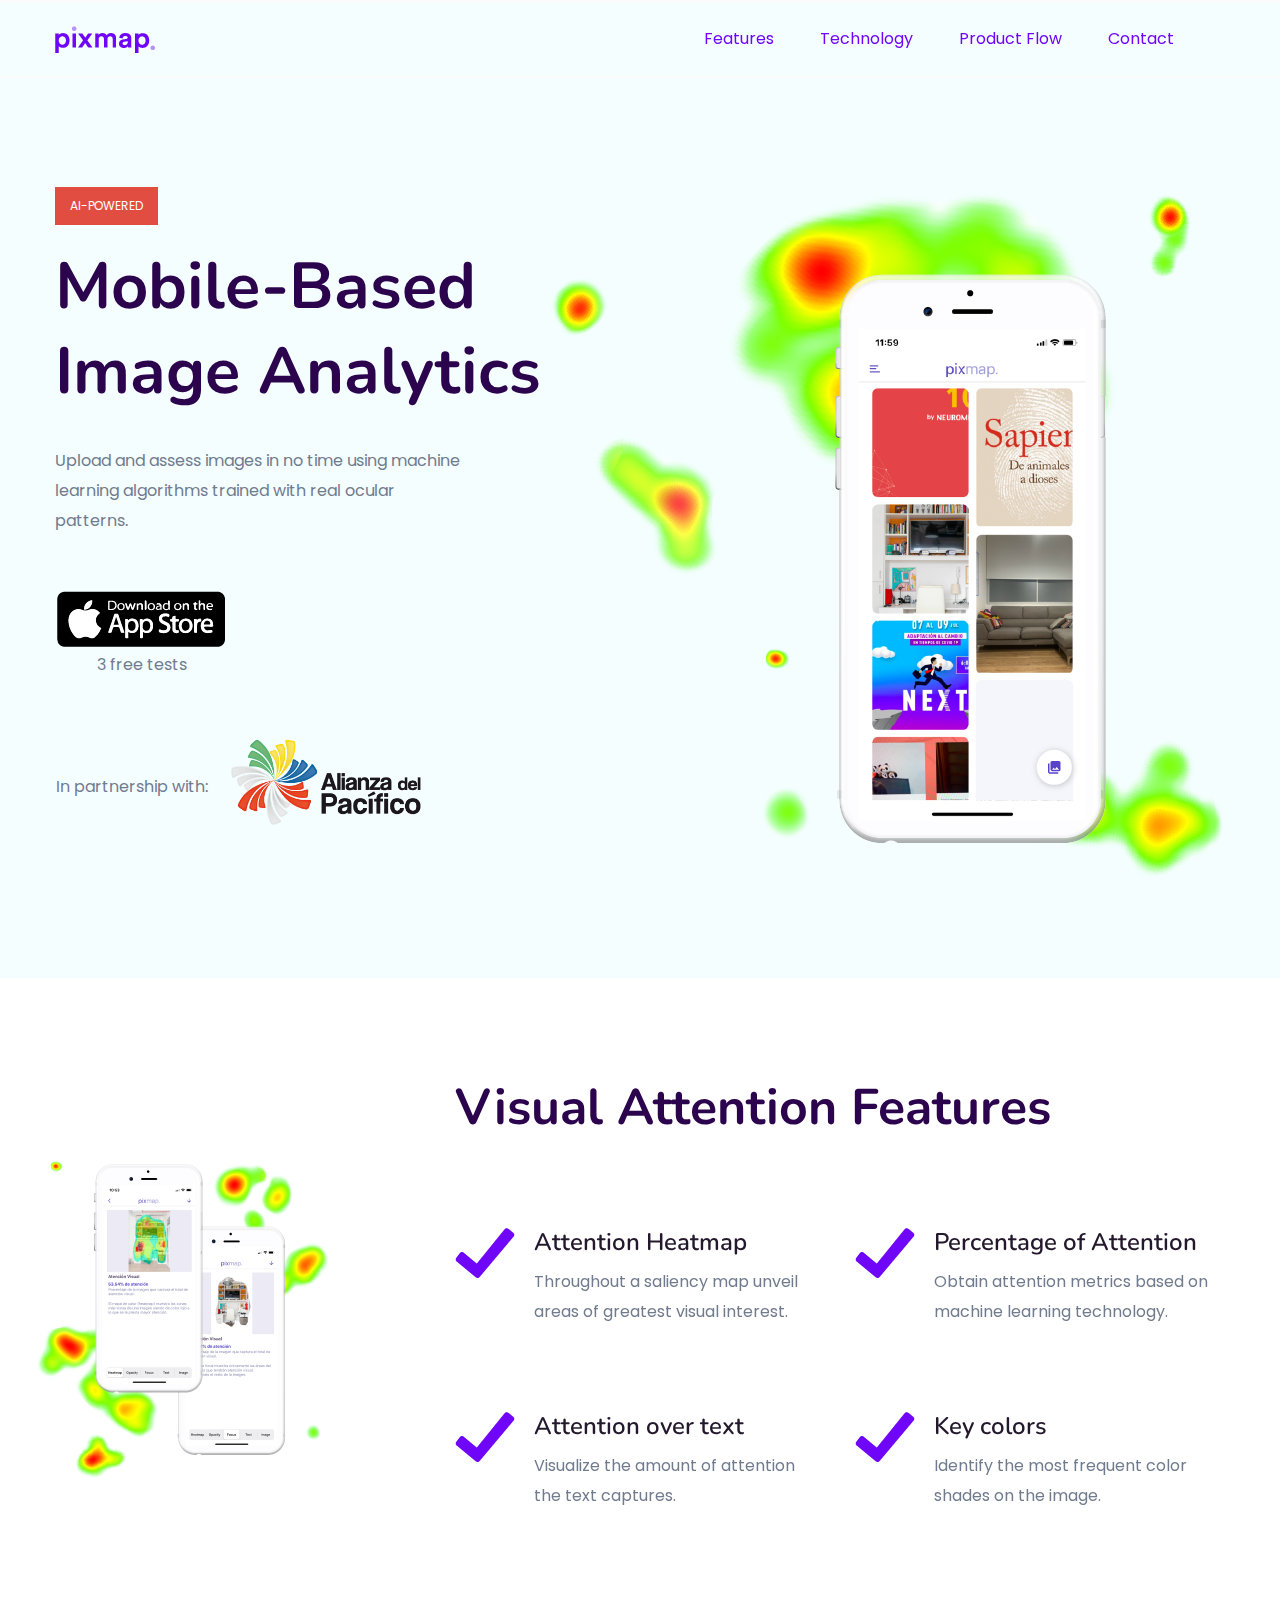
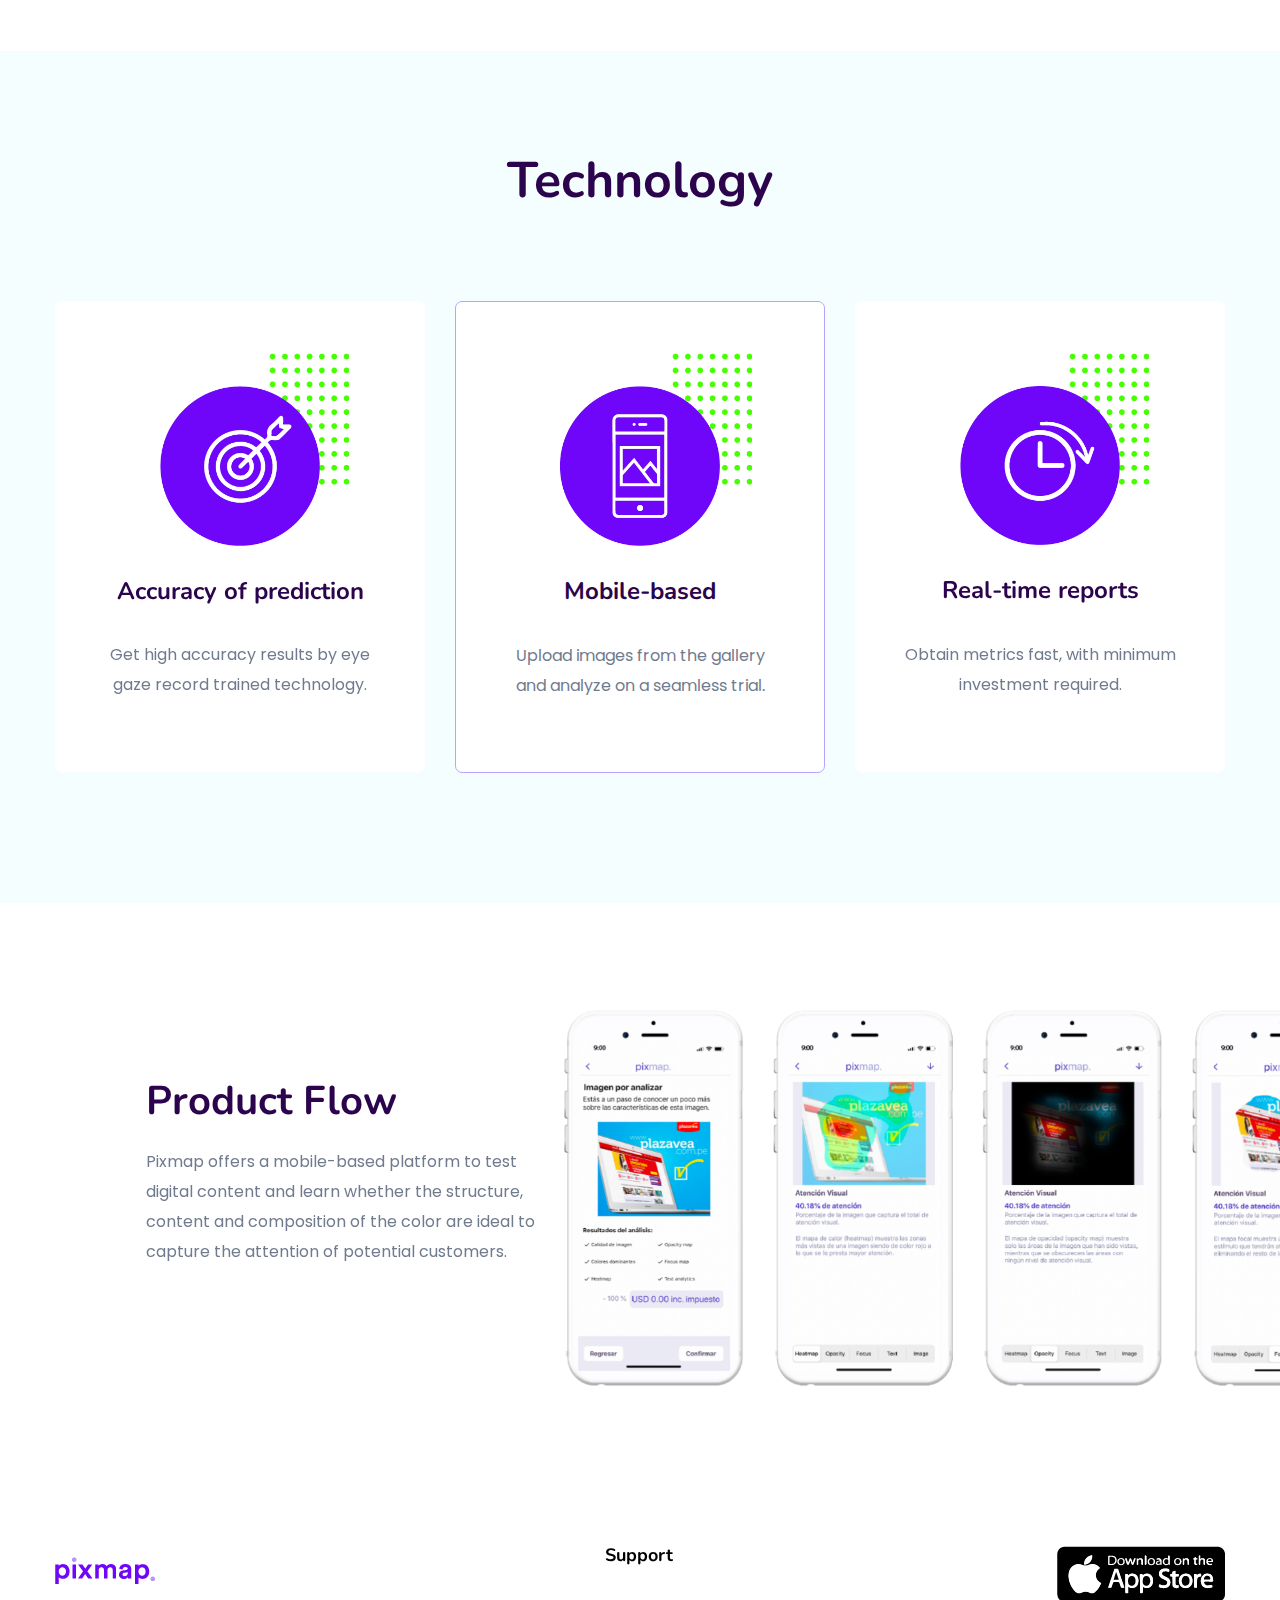
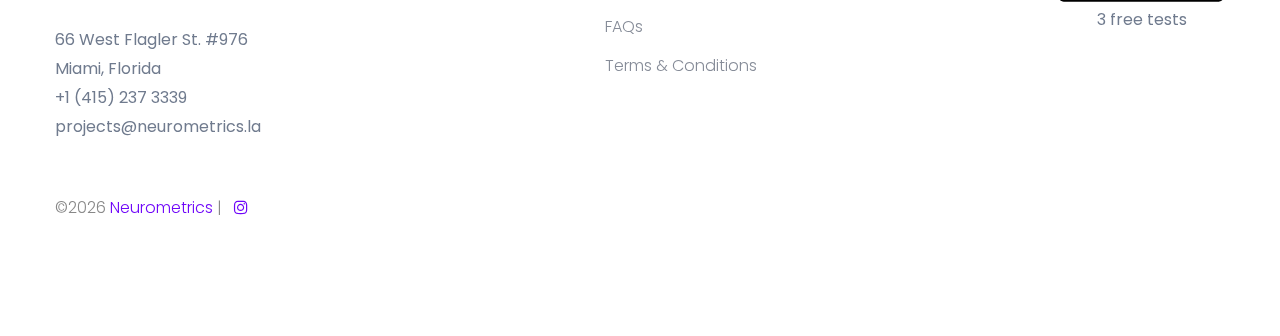
==== commit cc72b786: "last changes" ====
--- a/index.html
+++ b/index.html
@@ -668,8 +668,10 @@
                             
 
                         <p><!-- Link back to Colorlib can't be removed. Template is licensed under CC BY 3.0. -->
-                            &copy;<script>document.write(new Date().getFullYear());</script> <a href="https://neurometrics.la/" target="_blank">Neurometrics</a> | &nbsp; <a href="https://www.facebook.com/pixmap.io/" target="_blank" class="fa fa-facebook"></a> &nbsp; <a href="https://www.instagram.com/pixmap.io/" target="_blank" class="fa fa-instagram"></a>
-                            <!-- Link back to Colorlib can't be removed. Template is licensed under CC BY 3.0. --></p>
+                            &copy;<script>document.write(new Date().getFullYear());</script> <a href="https://neurometrics.la/" target="_blank">Neurometrics</a> | &nbsp; <a href="https://www.instagram.com/pixmap.io/" target="_blank" class="fa fa-instagram"></a>
+                            <!-- 
+                                &nbsp; <a href="https://www.facebook.com/pixmap.io/" target="_blank" class="fa fa-facebook"></a>
+                                Link back to Colorlib can't be removed. Template is licensed under CC BY 3.0. --></p>
                         </div>                       
         
                     </div>
